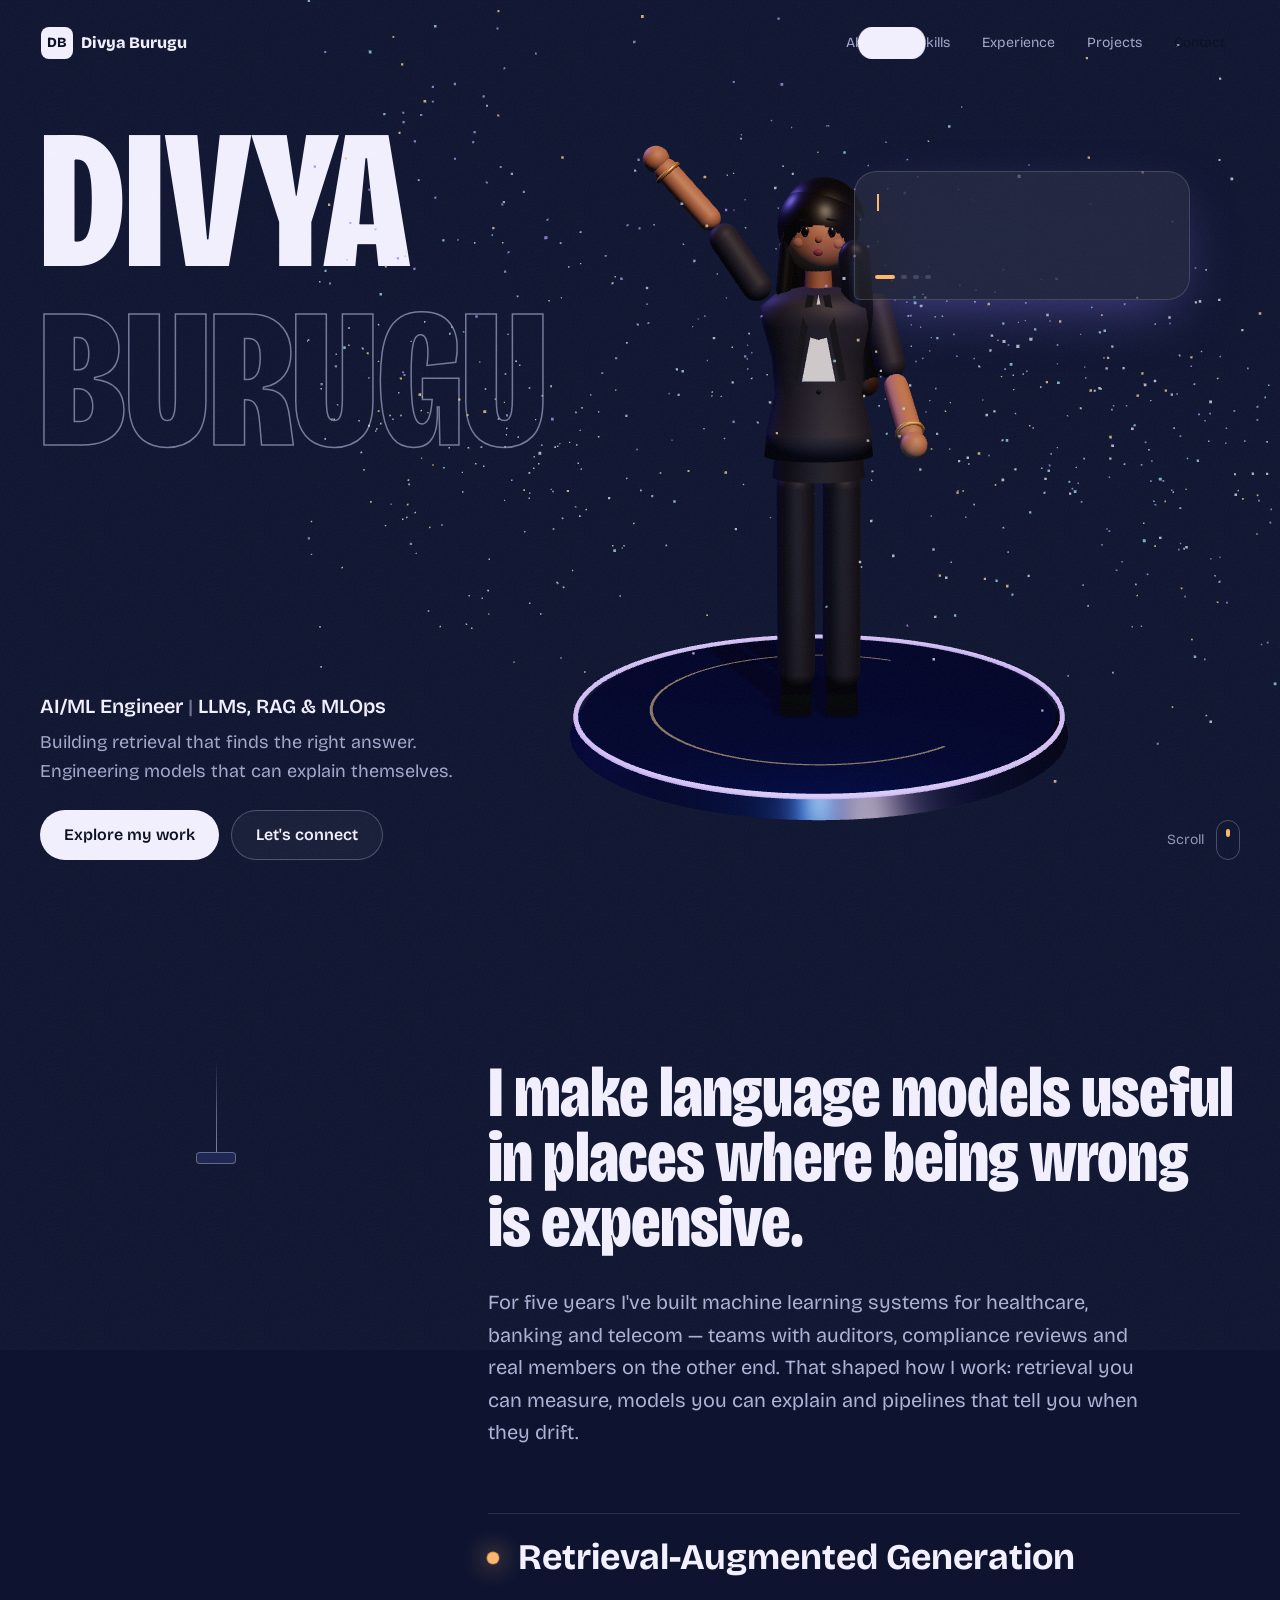
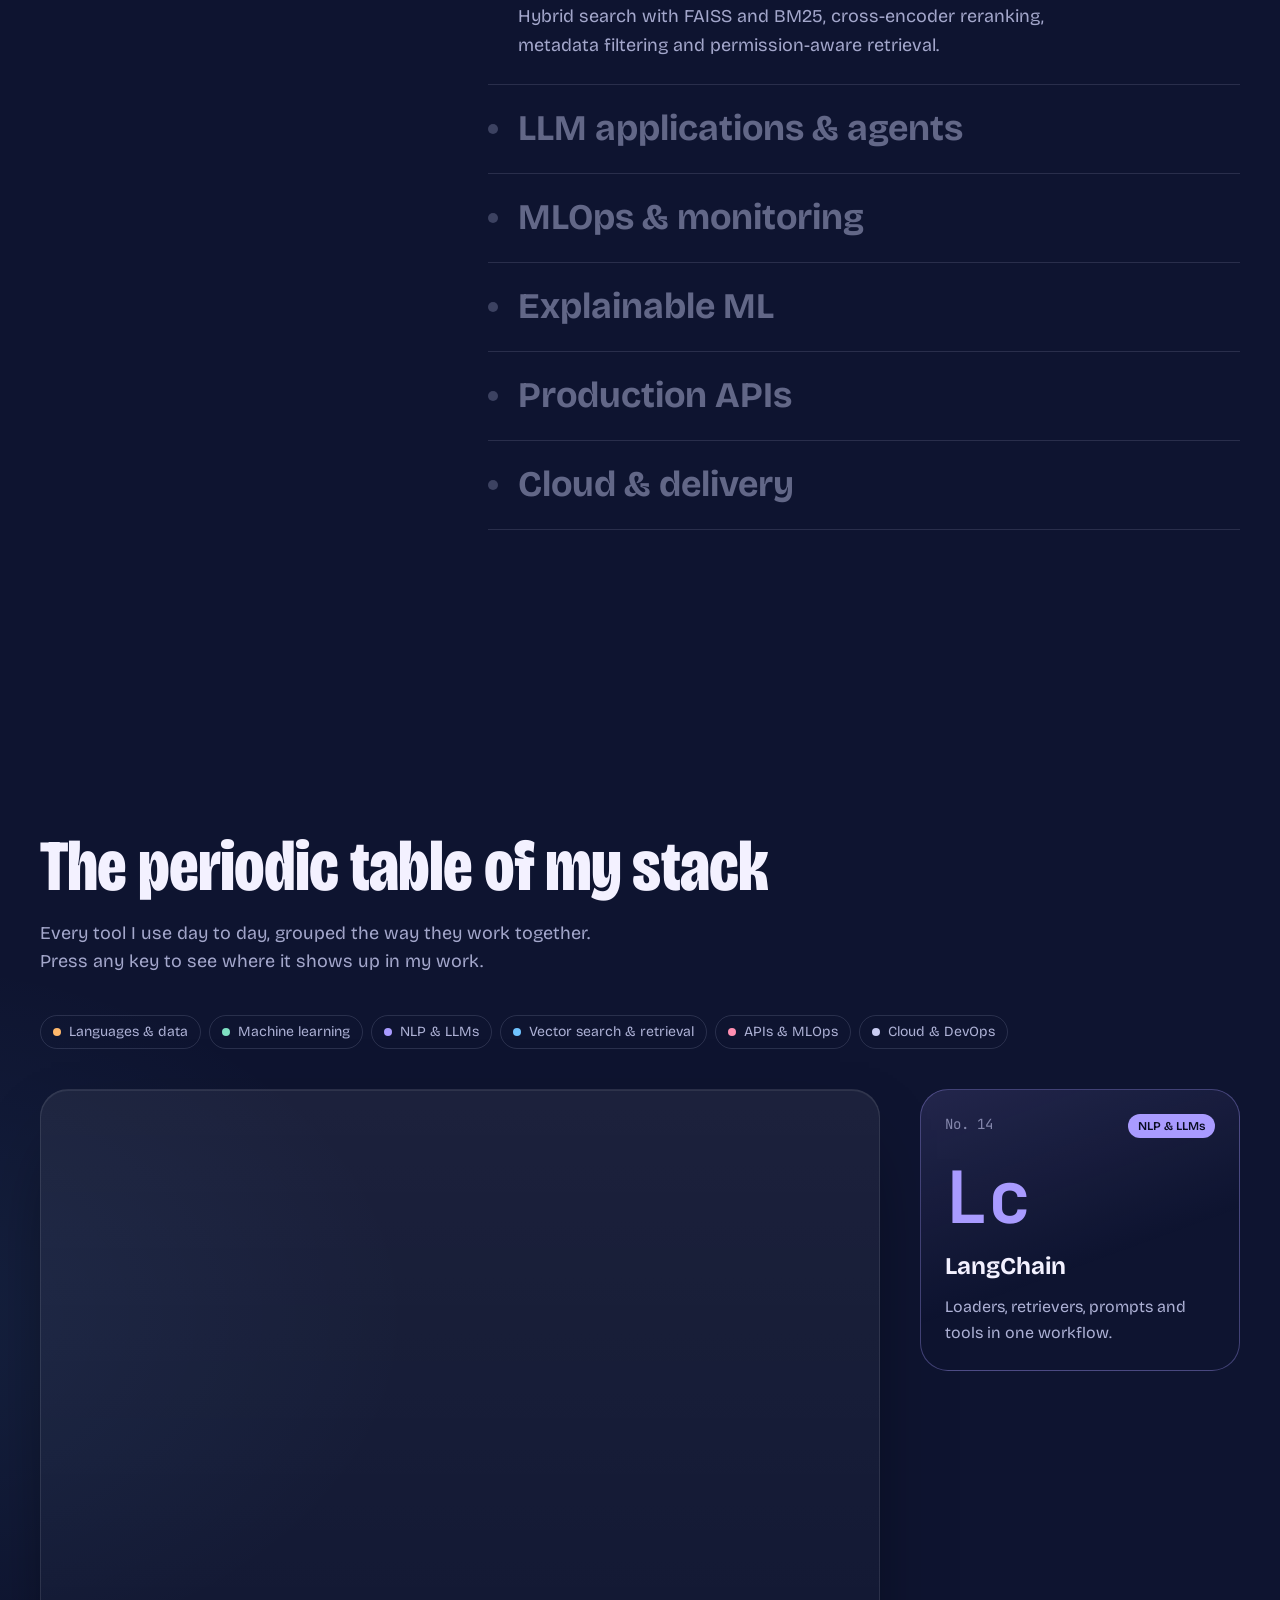
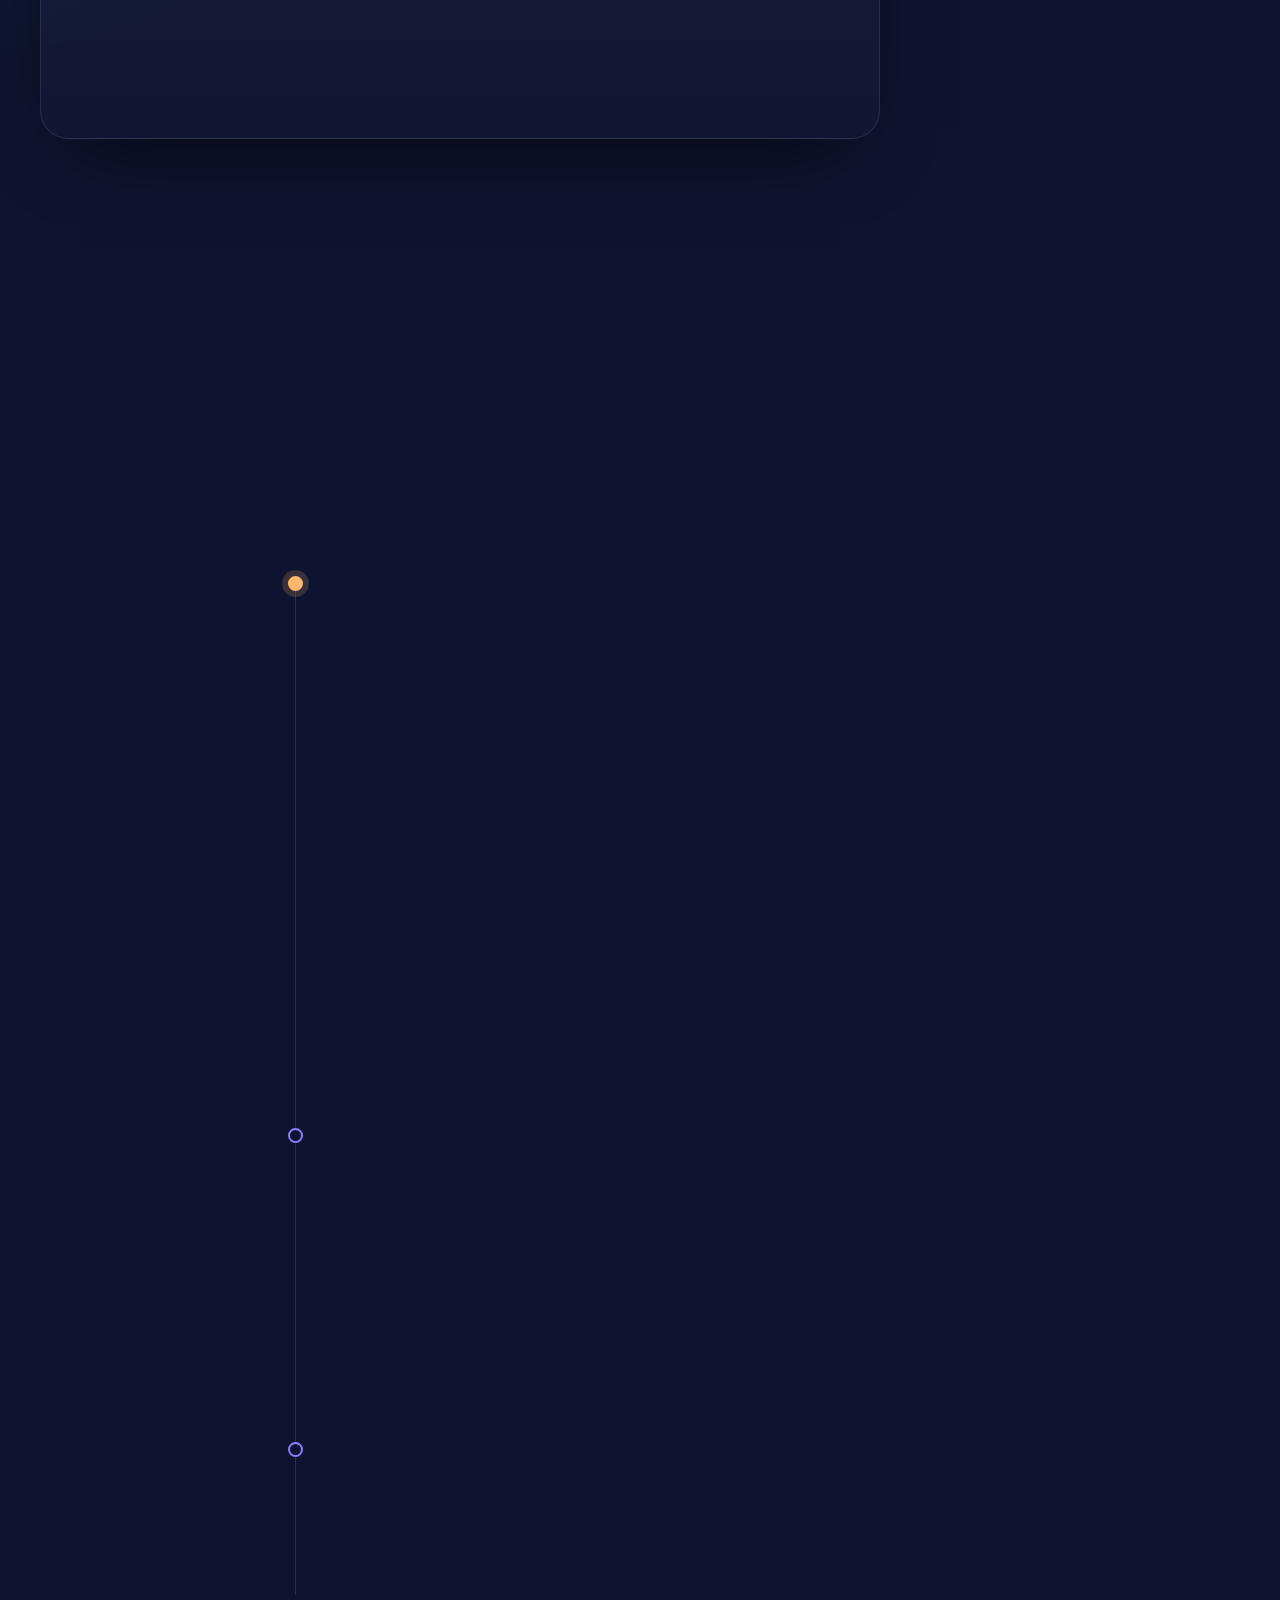
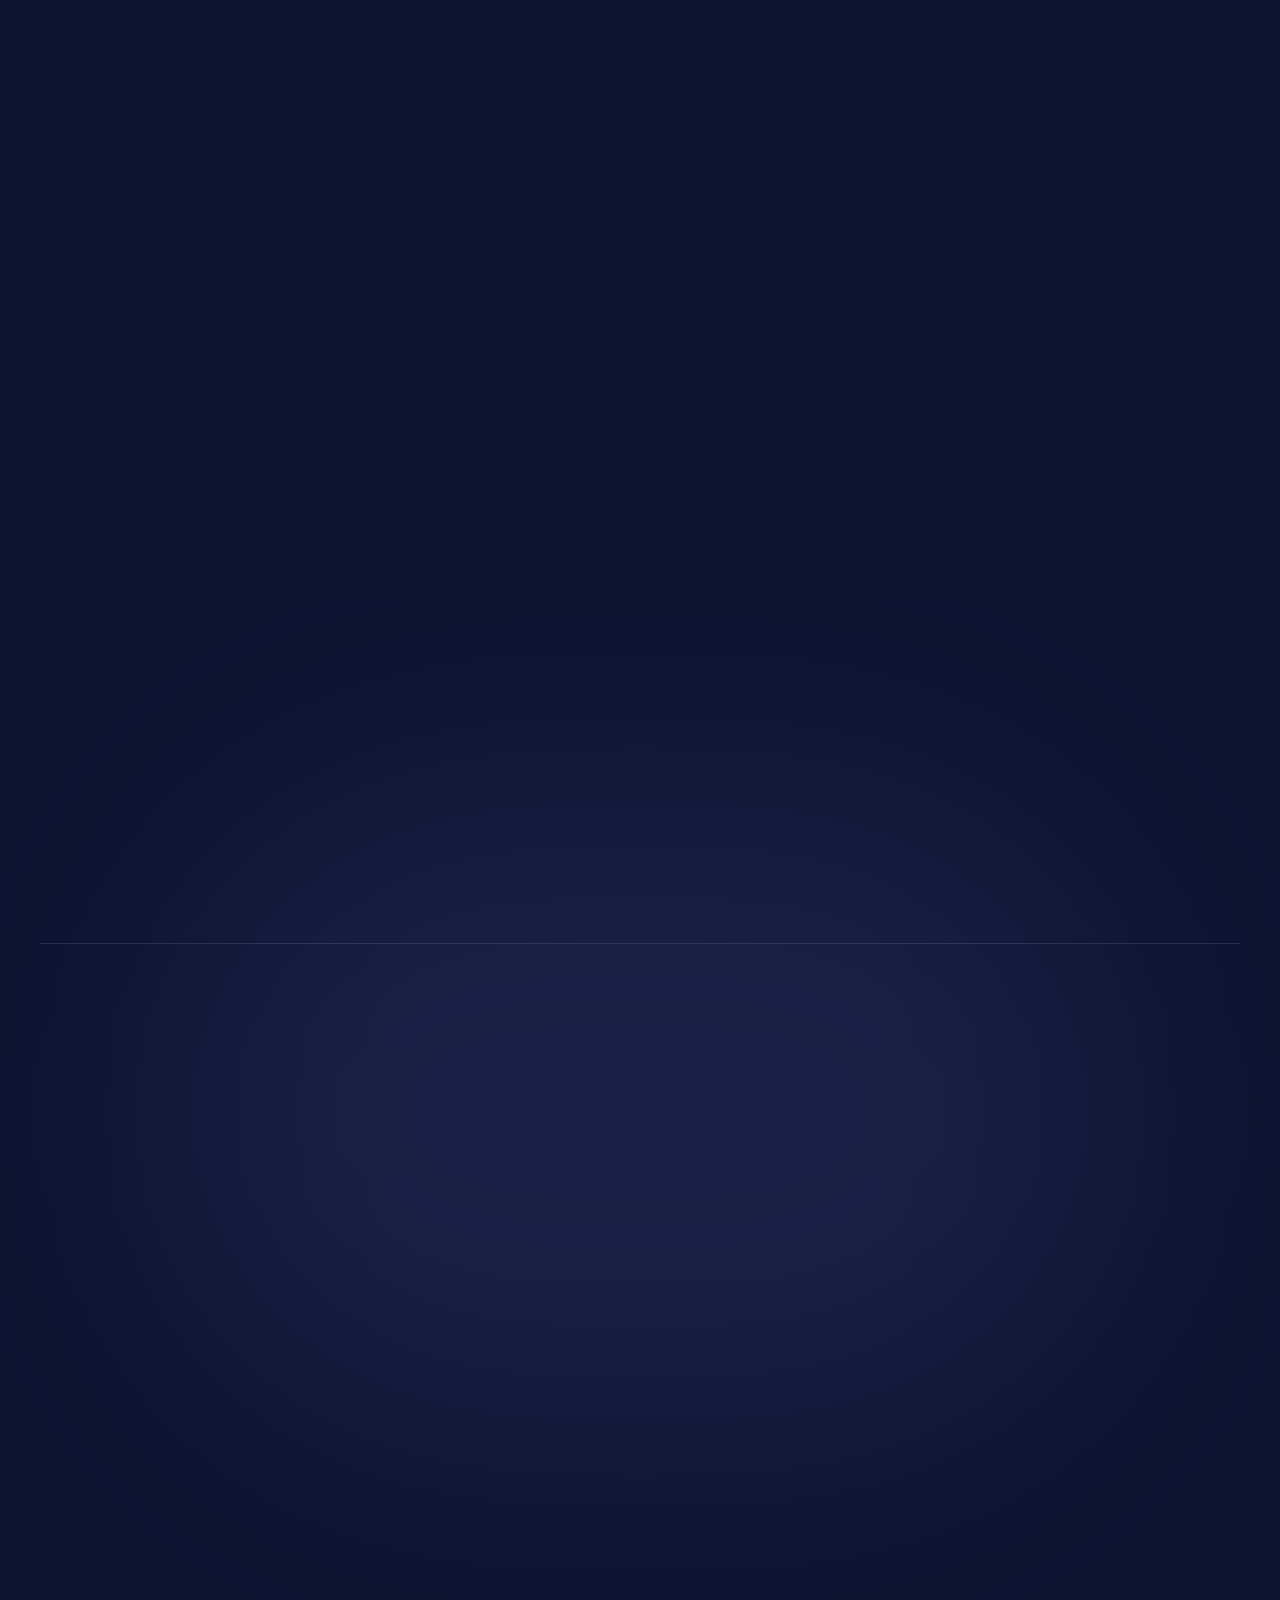
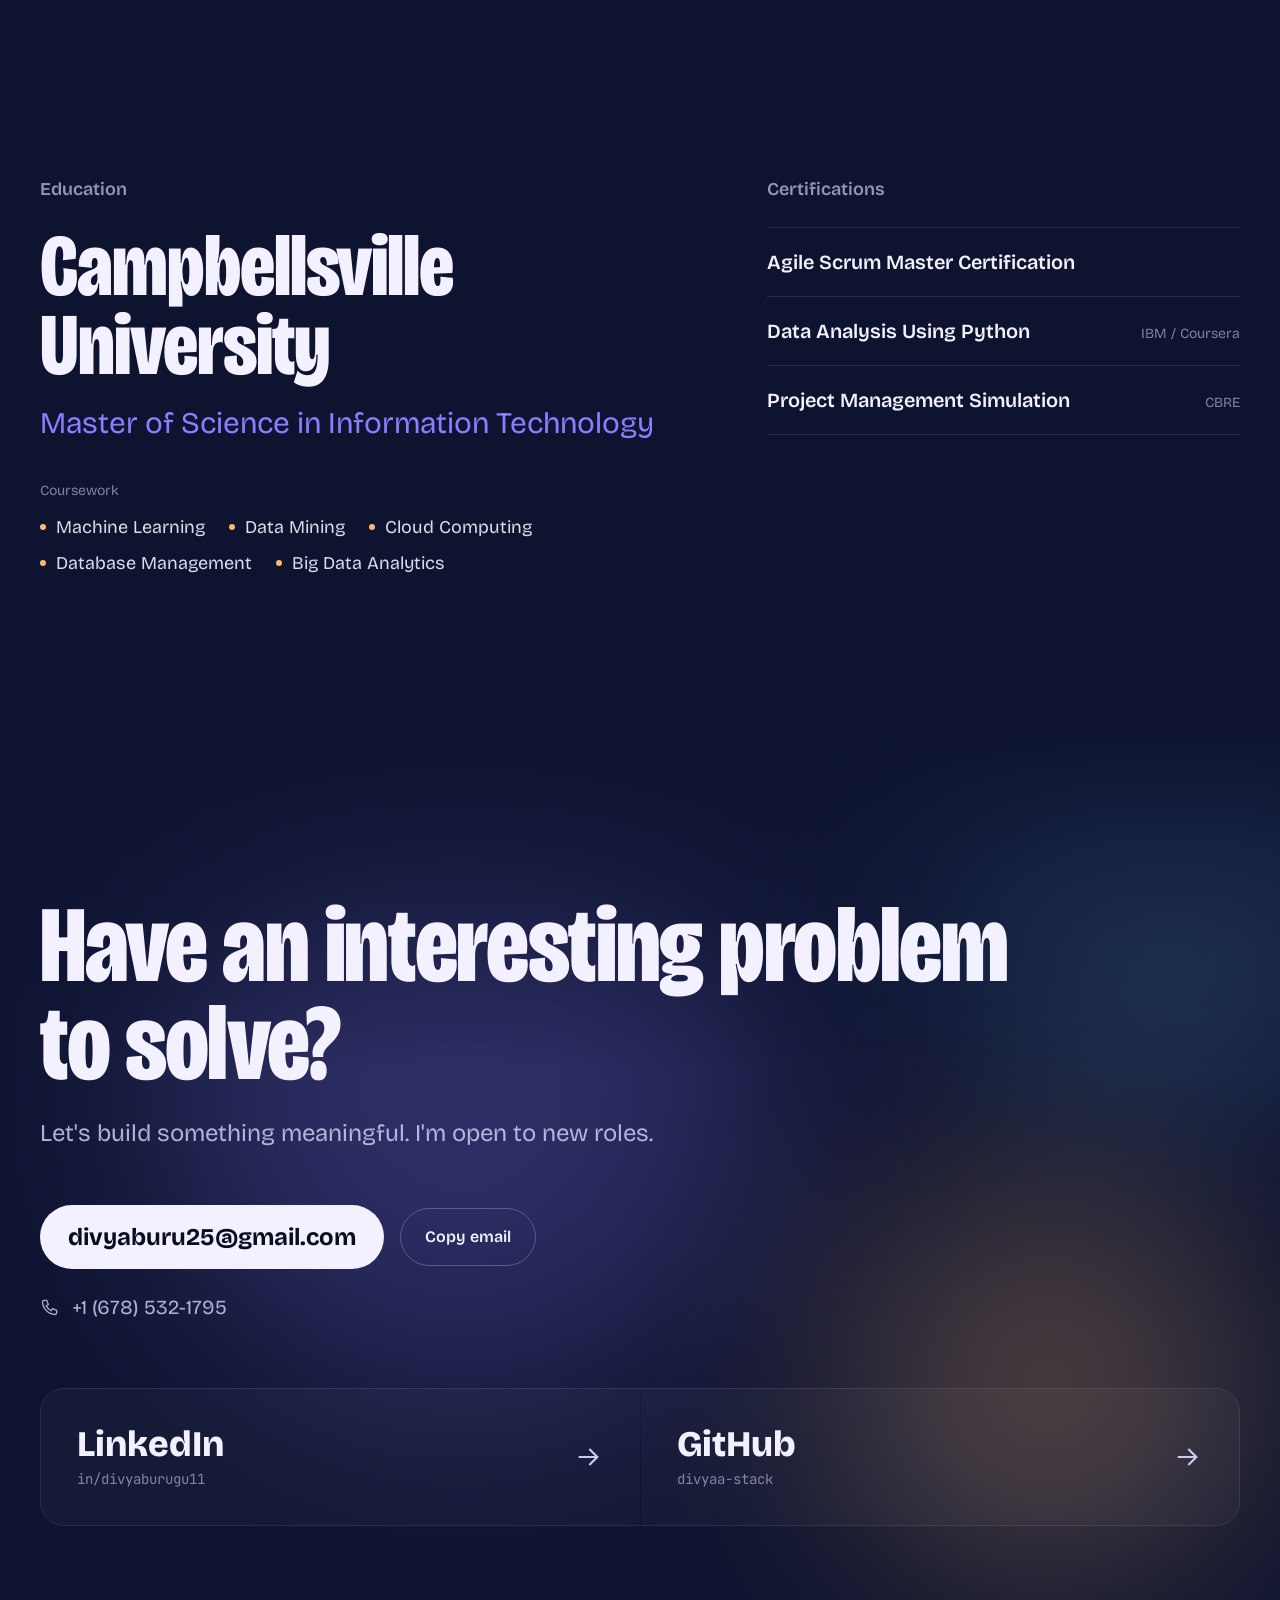
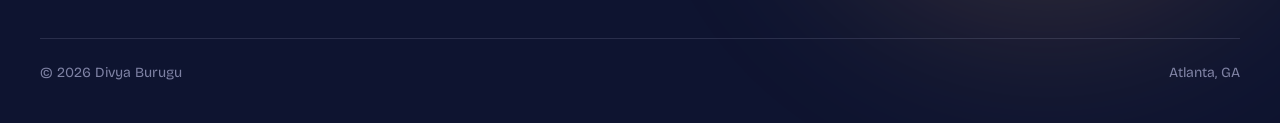
==== index.html @ d6f46c5b "Publish portfolio site Co-Authored-By: Claude Opus 5.5 <noreply@anthropic.com> Claude-Session: https" ====
<!DOCTYPE html><html lang="en"><head><meta charSet="utf-8"/><link rel="preconnect" href="/" crossorigin=""/><meta name="viewport" content="width=device-width, initial-scale=1"/><link rel="preload" as="image" href="./divya.jpg"/><link rel="stylesheet" href="/_next/static/chunks/3oq-0q0yu392y.css" data-precedence="next"/><link rel="preload" as="script" fetchPriority="low" href="/_next/static/chunks/0wfurka9errm3.js"/><script src="/_next/static/chunks/0yz0oxanetv6p.js" async=""></script><script src="/_next/static/chunks/2olo2e9e-_esu.js" async=""></script><script src="/_next/static/chunks/turbopack-2u1d16houkiyo.js" async=""></script><script src="/_next/static/chunks/1ua2kfq9s-me6.js" async=""></script><script src="/_next/static/chunks/0y5u5xzttt_m6.js" async=""></script><script src="/_next/static/chunks/0ezuucui7--x0.js" async=""></script><meta name="theme-color" content="#0e1430"/><title>Divya Burugu | AI/ML Engineer</title><meta name="description" content="Divya Burugu is an AI/ML Engineer in Atlanta building retrieval-augmented generation, LLM agents and production ML pipelines across healthcare, banking and telecom."/><meta name="author" content="Divya Burugu"/><meta name="keywords" content="Divya Burugu,AI/ML Engineer,RAG,LLM,LangChain,LangGraph,MLOps,Atlanta"/><meta property="og:title" content="Divya Burugu | AI/ML Engineer"/><meta property="og:description" content="Divya Burugu is an AI/ML Engineer in Atlanta building retrieval-augmented generation, LLM agents and production ML pipelines across healthcare, banking and telecom."/><meta property="og:url" content="https://divyaa-stack.github.io"/><meta property="og:site_name" content="Divya Burugu"/><meta property="og:image" content="https://divyaa-stack.github.io/og.png"/><meta property="og:image:width" content="1200"/><meta property="og:image:height" content="630"/><meta property="og:image:alt" content="Divya Burugu, AI/ML Engineer"/><meta property="og:type" content="website"/><meta name="twitter:card" content="summary_large_image"/><meta name="twitter:title" content="Divya Burugu | AI/ML Engineer"/><meta name="twitter:description" content="Divya Burugu is an AI/ML Engineer in Atlanta building retrieval-augmented generation, LLM agents and production ML pipelines across healthcare, banking and telecom."/><meta name="twitter:image" content="https://divyaa-stack.github.io/og.png"/><link rel="icon" href="/icon.svg"/><meta name="next-size-adjust" content=""/><script src="/_next/static/chunks/0cz1d0mv5g_q7.js" noModule=""></script></head><body class="grain min-h-screen"><div hidden=""><!--$--><!--/$--></div><div class="fixed inset-0 z-[70] flex flex-col justify-between bg-deep px-6 py-6 md:px-12 md:py-10" role="status" aria-label="Loading portfolio" style="clip-path:inset(0 0 0% 0)"><div class="flex justify-between text-sm text-mist/70"><span>Divya Burugu</span><span>AI/ML Engineer</span></div><div class="overflow-hidden"><p class="display text-[22vw] font-extrabold leading-none text-paper md:text-[16vw]" style="transform:translateY(100%)">000</p></div><div class="h-px w-full bg-mist/15"><div class="h-px bg-amber" style="width:0%"></div></div></div><header class="fixed inset-x-0 top-0 z-50 flex justify-center px-4 pt-4" style="opacity:0;transform:translateY(-30px)"><nav aria-label="Main" class="flex w-full max-w-7xl items-center justify-between rounded-full px-4 py-2.5 transition-all duration-500 md:px-6 border border-transparent"><button class="flex items-center gap-2 font-extrabold" aria-label="Back to top"><span class="grid h-8 w-8 place-items-center rounded-lg bg-paper text-sm text-deep">DB</span><span class="hidden sm:inline">Divya Burugu</span></button><ul class="hidden items-center gap-1 md:flex"><li><button class="relative rounded-full px-3.5 py-1.5 text-sm transition text-mist/80 hover:text-paper"><span class="relative">About</span></button></li><li><button class="relative rounded-full px-3.5 py-1.5 text-sm transition text-mist/80 hover:text-paper"><span class="relative">Skills</span></button></li><li><button class="relative rounded-full px-3.5 py-1.5 text-sm transition text-mist/80 hover:text-paper"><span class="relative">Experience</span></button></li><li><button class="relative rounded-full px-3.5 py-1.5 text-sm transition text-mist/80 hover:text-paper"><span class="relative">Projects</span></button></li><li><button class="relative rounded-full px-3.5 py-1.5 text-sm transition text-mist/80 hover:text-paper"><span class="relative">Contact</span></button></li></ul><button class="rounded-full bg-amber px-4 py-1.5 text-sm font-bold text-deep transition hover:bg-paper md:hidden">Contact</button></nav></header><main class="relative z-10"><section id="top" class="relative flex min-h-[100svh] flex-col overflow-hidden px-5 pb-8 pt-24 md:px-10 md:pb-10 md:pt-28" aria-label="Introduction"><h1 class="display pointer-events-none relative z-0 select-none font-extrabold uppercase text-paper"><span class="sr-only">Divya Burugu, AI/ML Engineer</span><span aria-hidden="true" class="block text-[21vw] md:text-[15.5vw]"><span class="block overflow-hidden "><span class="block" style="transform:translateY(105%)">Divya</span></span><span class="block overflow-hidden text-transparent [-webkit-text-stroke:1.5px_rgba(201,204,242,0.55)]"><span class="block" style="transform:translateY(105%)">Burugu</span></span></span></h1><div class="relative z-20 mt-5 md:absolute md:right-[7%] md:top-[19%] md:mt-0"><div class="relative w-[min(19rem,80vw)] origin-bottom-left rounded-[1.4rem] rounded-bl-md border border-white/15 bg-white/[0.07] p-4 pr-5 shadow-[0_20px_60px_-20px_rgba(140,124,255,0.5)] backdrop-blur-xl md:w-[21rem] md:p-5" style="opacity:0;transform:translateY(10px) scale(0.85)"><p class="sr-only">Hi, I&#x27;m Divya Burugu. I&#x27;m an AI/ML Engineer who builds retrieval systems, LLM applications and the pipelines that keep models honest in production. Five years across healthcare, banking and telecom. Welcome to my corner of latent space.</p><p aria-hidden="true" class="min-h-[4.2em] text-[0.98rem] leading-snug text-paper md:text-[1.06rem]"><span class="ml-0.5 inline-block h-[1em] w-[2px] translate-y-[2px] bg-amber [animation:caret_0.9s_steps(1)_infinite]"></span></p><div class="mt-3 flex items-center justify-between"><div class="flex gap-1.5" aria-hidden="true"><span class="h-1 rounded-full transition-all duration-500 w-5 bg-amber"></span><span class="h-1 rounded-full transition-all duration-500 w-1.5 bg-mist/20"></span><span class="h-1 rounded-full transition-all duration-500 w-1.5 bg-mist/20"></span><span class="h-1 rounded-full transition-all duration-500 w-1.5 bg-mist/20"></span></div></div></div></div><div class="relative z-10 -mx-5 -mt-10 h-[26rem] md:absolute md:inset-y-0 md:left-[24%] md:right-[-4%] md:mx-0 md:mt-0 md:h-auto" style="opacity:0"><!--$!--><template data-dgst=""></template><!--/$--></div><div class="relative z-20 -mt-6 grid gap-6 md:mt-auto md:grid-cols-[1fr_auto] md:items-end"><div class="max-w-xl" style="opacity:0;transform:translateY(24px)"><p class="text-lg font-semibold text-paper md:text-xl">AI/ML Engineer<!-- --> <span class="text-mist/50">|</span> <!-- -->LLMs, RAG &amp; MLOps</p><p class="mt-2 text-base leading-relaxed text-mist/80 md:text-lg">Building retrieval that finds the right answer.<br/>Engineering models that can explain themselves.</p><div class="mt-6 flex flex-wrap gap-3"><button class="group relative overflow-hidden rounded-full bg-paper px-6 py-3 font-semibold text-deep transition-transform duration-300 hover:-translate-y-0.5"><span class="relative z-10">Explore my work</span><span class="absolute inset-0 -translate-x-full bg-amber transition-transform duration-500 ease-out group-hover:translate-x-0"></span></button><button class="rounded-full border border-mist/30 bg-white/[0.04] px-6 py-3 font-semibold text-paper backdrop-blur transition duration-300 hover:-translate-y-0.5 hover:border-iris hover:bg-iris/15">Let&#x27;s connect</button></div></div><button class="hidden items-center gap-3 text-sm text-mist/70 transition hover:text-paper md:flex" aria-label="Scroll to the next section" style="opacity:0">Scroll<span class="relative flex h-10 w-6 justify-center rounded-full border border-mist/30"><span class="mt-2 h-2 w-1 rounded-full bg-amber [animation:drift_1.8s_ease-in-out_infinite]"></span></span></button></div></section><section id="identity" class="relative px-5 py-28 md:px-10 md:py-40" aria-labelledby="identity-title"><div class="mx-auto grid max-w-7xl items-start gap-16 md:grid-cols-[minmax(0,22rem)_1fr] md:gap-24"><div class="md:sticky md:top-10"><div class="flex flex-col items-center" style="perspective:1200px"><div class="h-16 w-px bg-gradient-to-b from-transparent via-mist/40 to-mist/60 md:h-24" aria-hidden="true"></div><div class="-mt-1 h-3 w-10 rounded-sm border border-mist/40 bg-dusk" aria-hidden="true"></div><div class="-mt-1 w-[min(20rem,82vw)]" style="transform-style:preserve-3d;transform:none"><button type="button" aria-label="Flip the card to read the summary" aria-pressed="false" class="relative block aspect-[5/7.6] w-full cursor-pointer text-left" style="transform-style:preserve-3d"><div class="absolute inset-0 flex flex-col overflow-hidden rounded-[1.6rem] bg-paper p-6 text-deep shadow-[0_40px_80px_-30px_rgba(0,0,0,0.8)]" style="backface-visibility:hidden"><div class="pointer-events-none absolute inset-0 mix-blend-soft-light" style="background:radial-gradient(circle at 50% 50%, rgba(255,255,255,0.55), rgba(255,255,255,0) 45%), linear-gradient(115deg, rgba(140,124,255,0.25), rgba(111,195,255,0.18) 40%, rgba(255,184,107,0.25) 70%, rgba(140,124,255,0.2))"></div><div class="flex items-center justify-between text-xs font-semibold text-deep/60"><span>Engineer ID</span><span class="flex items-center gap-1.5"><span class="h-2 w-2 rounded-full bg-emerald-500"></span> Open to work</span></div><div class="relative mt-5 h-[9.5rem] w-[7.5rem] overflow-hidden rounded-2xl bg-deep ring-1 ring-deep/10"><img src="./divya.jpg" alt="Portrait of Divya Burugu" class="h-full w-full origin-top scale-[1.35] object-cover object-[52%_8%]" draggable="false"/><div class="pointer-events-none absolute inset-0 bg-gradient-to-t from-iris/25 to-transparent mix-blend-soft-light"></div></div><p class="display mt-5 text-[2.4rem] font-extrabold uppercase">Divya<br/>Burugu</p><p class="mt-2 font-semibold text-iris">AI/ML Engineer</p><dl class="mt-auto grid grid-cols-2 gap-x-4 gap-y-2 text-xs"><div><dt class="text-deep/50">Based in</dt><dd class="font-semibold">Atlanta, GA</dd></div><div><dt class="text-deep/50">Experience</dt><dd class="font-semibold">5<!-- --> years</dd></div><div class="col-span-2"><dt class="text-deep/50">Domains</dt><dd class="font-semibold">Healthcare, banking, telecom</dd></div></dl><div class="mt-4 flex items-end justify-between gap-3"><div class="flex h-8 min-w-0 flex-1 items-stretch gap-[2px] overflow-hidden" aria-hidden="true"><span class="w-[2px] bg-deep/80"></span><span class="w-[2px] bg-deep/80"></span><span class="w-[1px] bg-deep/25"></span><span class="w-[2px] bg-deep/80"></span><span class="w-[1px] bg-deep/25"></span><span class="w-[1px] bg-deep/25"></span><span class="w-[2px] bg-deep/80"></span><span class="w-[2px] bg-deep/80"></span><span class="w-[1px] bg-deep/25"></span><span class="w-[2px] bg-deep/80"></span><span class="w-[2px] bg-deep/80"></span><span class="w-[2px] bg-deep/80"></span><span class="w-[1px] bg-deep/25"></span><span class="w-[2px] bg-deep/80"></span><span class="w-[1px] bg-deep/25"></span><span class="w-[1px] bg-deep/25"></span><span class="w-[2px] bg-deep/80"></span><span class="w-[1px] bg-deep/25"></span><span class="w-[2px] bg-deep/80"></span><span class="w-[2px] bg-deep/80"></span><span class="w-[1px] bg-deep/25"></span><span class="w-[2px] bg-deep/80"></span><span class="w-[2px] bg-deep/80"></span><span class="w-[1px] bg-deep/25"></span><span class="w-[1px] bg-deep/25"></span><span class="w-[2px] bg-deep/80"></span><span class="w-[1px] bg-deep/25"></span><span class="w-[2px] bg-deep/80"></span><span class="w-[1px] bg-deep/25"></span><span class="w-[2px] bg-deep/80"></span><span class="w-[2px] bg-deep/80"></span><span class="w-[1px] bg-deep/25"></span><span class="w-[2px] bg-deep/80"></span><span class="w-[2px] bg-deep/80"></span><span class="w-[2px] bg-deep/80"></span><span class="w-[1px] bg-deep/25"></span><span class="w-[2px] bg-deep/80"></span><span class="w-[1px] bg-deep/25"></span><span class="w-[1px] bg-deep/25"></span><span class="w-[2px] bg-deep/80"></span><span class="w-[1px] bg-deep/25"></span><span class="w-[2px] bg-deep/80"></span><span class="w-[2px] bg-deep/80"></span><span class="w-[1px] bg-deep/25"></span><span class="w-[2px] bg-deep/80"></span><span class="w-[2px] bg-deep/80"></span><span class="w-[1px] bg-deep/25"></span><span class="w-[1px] bg-deep/25"></span><span class="w-[2px] bg-deep/80"></span><span class="w-[1px] bg-deep/25"></span><span class="w-[2px] bg-deep/80"></span><span class="w-[2px] bg-deep/80"></span><span class="w-[1px] bg-deep/25"></span><span class="w-[2px] bg-deep/80"></span><span class="w-[1px] bg-deep/25"></span><span class="w-[1px] bg-deep/25"></span><span class="w-[2px] bg-deep/80"></span><span class="w-[2px] bg-deep/80"></span><span class="w-[2px] bg-deep/80"></span><span class="w-[1px] bg-deep/25"></span><span class="w-[2px] bg-deep/80"></span><span class="w-[2px] bg-deep/80"></span><span class="w-[1px] bg-deep/25"></span><span class="w-[2px] bg-deep/80"></span></div><span class="shrink-0 whitespace-nowrap text-[0.65rem] text-deep/50">Tap to flip</span></div></div><div class="absolute inset-0 flex flex-col overflow-hidden rounded-[1.6rem] border border-white/15 bg-gradient-to-br from-dusk to-deep p-6 text-paper shadow-[0_40px_80px_-30px_rgba(0,0,0,0.8)]" style="backface-visibility:hidden;transform:rotateY(180deg)"><p class="text-xs font-semibold text-mist/60">Summary</p><p class="mt-3 text-[0.95rem] leading-relaxed text-paper/90">AI/ML Engineer with 5 years of experience building machine learning systems, LLM-powered applications and data pipelines across healthcare, financial services and telecommunications.</p><p class="mt-5 text-xs font-semibold text-mist/60">Works with</p><div class="mt-2 flex flex-wrap gap-1.5"><span class="rounded-full border border-mist/20 px-2.5 py-1 font-mono text-[0.7rem] text-mist">Python</span><span class="rounded-full border border-mist/20 px-2.5 py-1 font-mono text-[0.7rem] text-mist">LangChain</span><span class="rounded-full border border-mist/20 px-2.5 py-1 font-mono text-[0.7rem] text-mist">LangGraph</span><span class="rounded-full border border-mist/20 px-2.5 py-1 font-mono text-[0.7rem] text-mist">FAISS</span><span class="rounded-full border border-mist/20 px-2.5 py-1 font-mono text-[0.7rem] text-mist">FastAPI</span><span class="rounded-full border border-mist/20 px-2.5 py-1 font-mono text-[0.7rem] text-mist">MLflow</span><span class="rounded-full border border-mist/20 px-2.5 py-1 font-mono text-[0.7rem] text-mist">XGBoost</span><span class="rounded-full border border-mist/20 px-2.5 py-1 font-mono text-[0.7rem] text-mist">AWS</span><span class="rounded-full border border-mist/20 px-2.5 py-1 font-mono text-[0.7rem] text-mist">Azure</span></div><p class="mt-auto text-sm text-amber">divyaburu25@gmail.com</p><p class="mt-1 text-sm text-mist/80">+1 (678) 532-1795</p><span class="mt-2 text-[0.65rem] text-mist/50">Tap to flip back</span></div></button></div></div></div><div><div style="opacity:0;filter:blur(8px);transform:translateY(40px)"><h2 id="identity-title" class="display max-w-3xl text-5xl font-extrabold md:text-7xl">I make language models useful in places where being wrong is expensive.</h2></div><div style="opacity:0;filter:blur(8px);transform:translateY(40px)"><p class="mt-8 max-w-2xl text-lg leading-relaxed text-mist/85 md:text-xl">For five years I&#x27;ve built machine learning systems for healthcare, banking and telecom — teams with auditors, compliance reviews and real members on the other end. That shaped how I work: retrieval you can measure, models you can explain and pipelines that tell you when they drift.</p></div><div class="mt-16 border-t hairline" role="list"><div role="listitem" class="group border-b hairline"><button class="flex w-full items-center gap-5 py-5 text-left md:py-6" aria-expanded="true"><span class="h-2.5 w-2.5 shrink-0 rounded-full transition-all duration-500 scale-125 bg-amber shadow-[0_0_20px_#ffb86b]"></span><span class="text-2xl font-bold transition-colors duration-300 md:text-4xl text-paper">Retrieval-Augmented Generation</span></button><div class="overflow-hidden" style="height:auto;opacity:1"><p class="max-w-xl pb-6 pl-[1.9rem] text-base leading-relaxed text-mist/80 md:text-lg">Hybrid search with FAISS and BM25, cross-encoder reranking, metadata filtering and permission-aware retrieval.</p></div></div><div role="listitem" class="group border-b hairline"><button class="flex w-full items-center gap-5 py-5 text-left md:py-6" aria-expanded="false"><span class="h-2.5 w-2.5 shrink-0 rounded-full transition-all duration-500 bg-mist/25"></span><span class="text-2xl font-bold transition-colors duration-300 md:text-4xl text-mist/45">LLM applications &amp; agents</span></button><div class="overflow-hidden" style="height:0px;opacity:0"><p class="max-w-xl pb-6 pl-[1.9rem] text-base leading-relaxed text-mist/80 md:text-lg">LangChain and LangGraph workflows with tool calling, memory, structured outputs and human-in-the-loop controls.</p></div></div><div role="listitem" class="group border-b hairline"><button class="flex w-full items-center gap-5 py-5 text-left md:py-6" aria-expanded="false"><span class="h-2.5 w-2.5 shrink-0 rounded-full transition-all duration-500 bg-mist/25"></span><span class="text-2xl font-bold transition-colors duration-300 md:text-4xl text-mist/45">MLOps &amp; monitoring</span></button><div class="overflow-hidden" style="height:0px;opacity:0"><p class="max-w-xl pb-6 pl-[1.9rem] text-base leading-relaxed text-mist/80 md:text-lg">MLflow registries, scheduled batch scoring, feature-drift detection and delayed-label evaluation.</p></div></div><div role="listitem" class="group border-b hairline"><button class="flex w-full items-center gap-5 py-5 text-left md:py-6" aria-expanded="false"><span class="h-2.5 w-2.5 shrink-0 rounded-full transition-all duration-500 bg-mist/25"></span><span class="text-2xl font-bold transition-colors duration-300 md:text-4xl text-mist/45">Explainable ML</span></button><div class="overflow-hidden" style="height:0px;opacity:0"><p class="max-w-xl pb-6 pl-[1.9rem] text-base leading-relaxed text-mist/80 md:text-lg">SHAP and LIME reports that make credit and healthcare models auditable for compliance teams.</p></div></div><div role="listitem" class="group border-b hairline"><button class="flex w-full items-center gap-5 py-5 text-left md:py-6" aria-expanded="false"><span class="h-2.5 w-2.5 shrink-0 rounded-full transition-all duration-500 bg-mist/25"></span><span class="text-2xl font-bold transition-colors duration-300 md:text-4xl text-mist/45">Production APIs</span></button><div class="overflow-hidden" style="height:0px;opacity:0"><p class="max-w-xl pb-6 pl-[1.9rem] text-base leading-relaxed text-mist/80 md:text-lg">FastAPI and Flask services with Pydantic validation, OAuth 2.0, retries and fallback handling.</p></div></div><div role="listitem" class="group border-b hairline"><button class="flex w-full items-center gap-5 py-5 text-left md:py-6" aria-expanded="false"><span class="h-2.5 w-2.5 shrink-0 rounded-full transition-all duration-500 bg-mist/25"></span><span class="text-2xl font-bold transition-colors duration-300 md:text-4xl text-mist/45">Cloud &amp; delivery</span></button><div class="overflow-hidden" style="height:0px;opacity:0"><p class="max-w-xl pb-6 pl-[1.9rem] text-base leading-relaxed text-mist/80 md:text-lg">AWS (S3, Lambda, EC2, SageMaker), Azure ML and DevOps, Docker and CI/CD with GitHub Actions.</p></div></div></div></div></div></section><section id="skills" class="relative px-5 py-28 md:px-10 md:py-36" aria-labelledby="skills-title"><div class="mx-auto max-w-7xl"><div style="opacity:0;filter:blur(8px);transform:translateY(40px)"><h2 id="skills-title" class="display text-5xl font-extrabold md:text-7xl">The periodic table of my stack</h2><p class="mt-5 max-w-xl text-lg text-mist/80">Every tool I use day to day, grouped the way they work together. Press any key to see where it shows up in my work.</p></div><div class="mt-10 flex flex-wrap gap-2" role="list" aria-label="Skill groups"><span role="listitem" class="flex cursor-default items-center gap-2 rounded-full border border-mist/15 px-3 py-1.5 text-sm text-mist/85 transition hover:border-mist/40"><span class="h-2 w-2 rounded-full" style="background:#FFB86B"></span>Languages &amp; data</span><span role="listitem" class="flex cursor-default items-center gap-2 rounded-full border border-mist/15 px-3 py-1.5 text-sm text-mist/85 transition hover:border-mist/40"><span class="h-2 w-2 rounded-full" style="background:#7FE0C2"></span>Machine learning</span><span role="listitem" class="flex cursor-default items-center gap-2 rounded-full border border-mist/15 px-3 py-1.5 text-sm text-mist/85 transition hover:border-mist/40"><span class="h-2 w-2 rounded-full" style="background:#A99BFF"></span>NLP &amp; LLMs</span><span role="listitem" class="flex cursor-default items-center gap-2 rounded-full border border-mist/15 px-3 py-1.5 text-sm text-mist/85 transition hover:border-mist/40"><span class="h-2 w-2 rounded-full" style="background:#6FC3FF"></span>Vector search &amp; retrieval</span><span role="listitem" class="flex cursor-default items-center gap-2 rounded-full border border-mist/15 px-3 py-1.5 text-sm text-mist/85 transition hover:border-mist/40"><span class="h-2 w-2 rounded-full" style="background:#FF8FB1"></span>APIs &amp; MLOps</span><span role="listitem" class="flex cursor-default items-center gap-2 rounded-full border border-mist/15 px-3 py-1.5 text-sm text-mist/85 transition hover:border-mist/40"><span class="h-2 w-2 rounded-full" style="background:#C9CCF2"></span>Cloud &amp; DevOps</span></div><div class="mt-10 grid gap-10 lg:grid-cols-[1fr_20rem]"><div class="rounded-[1.75rem] border border-white/10 bg-gradient-to-b from-white/[0.06] to-white/[0.015] p-3 shadow-[inset_0_1px_0_rgba(255,255,255,0.08),0_30px_80px_-40px_rgba(0,0,0,0.9)] md:p-5"><div class="flex flex-col gap-2 md:gap-2.5"><div class="grid grid-cols-4 gap-2 sm:grid-cols-7 md:gap-2.5" style="padding-left:calc(0 * 0.9rem)"><button type="button" aria-pressed="false" aria-label="Python, Languages &amp; data" class="group relative flex aspect-[1/0.9] flex-col justify-between overflow-hidden rounded-xl border p-2 text-left transition-[border-color,box-shadow,opacity] duration-300 md:p-2.5 border-white/10 bg-deep/60 shadow-[inset_0_-3px_0_rgba(0,0,0,0.45),inset_0_1px_0_rgba(255,255,255,0.06)] hover:border-[color:var(--hue)] hover:shadow-[0_0_22px_-6px_var(--hue)]" tabindex="0" style="--hue:#FFB86B;opacity:0;transform:translateY(18px) rotateX(-40deg)"><span class="absolute inset-x-0 top-0 h-[3px]" style="background:#FFB86B"></span><span class="flex justify-between font-mono text-[0.6rem] text-mist/50 md:text-[0.65rem]"><span>1</span></span><span class="font-mono text-xl font-bold leading-none text-paper md:text-[1.7rem]">Py</span><span class="truncate text-[0.6rem] text-mist/75 md:text-[0.7rem]">Python</span></button><button type="button" aria-pressed="false" aria-label="R, Languages &amp; data" class="group relative flex aspect-[1/0.9] flex-col justify-between overflow-hidden rounded-xl border p-2 text-left transition-[border-color,box-shadow,opacity] duration-300 md:p-2.5 border-white/10 bg-deep/60 shadow-[inset_0_-3px_0_rgba(0,0,0,0.45),inset_0_1px_0_rgba(255,255,255,0.06)] hover:border-[color:var(--hue)] hover:shadow-[0_0_22px_-6px_var(--hue)]" tabindex="0" style="--hue:#FFB86B;opacity:0;transform:translateY(18px) rotateX(-40deg)"><span class="absolute inset-x-0 top-0 h-[3px]" style="background:#FFB86B"></span><span class="flex justify-between font-mono text-[0.6rem] text-mist/50 md:text-[0.65rem]"><span>2</span></span><span class="font-mono text-xl font-bold leading-none text-paper md:text-[1.7rem]">R</span><span class="truncate text-[0.6rem] text-mist/75 md:text-[0.7rem]">R</span></button><button type="button" aria-pressed="false" aria-label="SQL, Languages &amp; data" class="group relative flex aspect-[1/0.9] flex-col justify-between overflow-hidden rounded-xl border p-2 text-left transition-[border-color,box-shadow,opacity] duration-300 md:p-2.5 border-white/10 bg-deep/60 shadow-[inset_0_-3px_0_rgba(0,0,0,0.45),inset_0_1px_0_rgba(255,255,255,0.06)] hover:border-[color:var(--hue)] hover:shadow-[0_0_22px_-6px_var(--hue)]" tabindex="0" style="--hue:#FFB86B;opacity:0;transform:translateY(18px) rotateX(-40deg)"><span class="absolute inset-x-0 top-0 h-[3px]" style="background:#FFB86B"></span><span class="flex justify-between font-mono text-[0.6rem] text-mist/50 md:text-[0.65rem]"><span>3</span></span><span class="font-mono text-xl font-bold leading-none text-paper md:text-[1.7rem]">Sq</span><span class="truncate text-[0.6rem] text-mist/75 md:text-[0.7rem]">SQL</span></button><button type="button" aria-pressed="false" aria-label="Bash, Languages &amp; data" class="group relative flex aspect-[1/0.9] flex-col justify-between overflow-hidden rounded-xl border p-2 text-left transition-[border-color,box-shadow,opacity] duration-300 md:p-2.5 border-white/10 bg-deep/60 shadow-[inset_0_-3px_0_rgba(0,0,0,0.45),inset_0_1px_0_rgba(255,255,255,0.06)] hover:border-[color:var(--hue)] hover:shadow-[0_0_22px_-6px_var(--hue)]" tabindex="0" style="--hue:#FFB86B;opacity:0;transform:translateY(18px) rotateX(-40deg)"><span class="absolute inset-x-0 top-0 h-[3px]" style="background:#FFB86B"></span><span class="flex justify-between font-mono text-[0.6rem] text-mist/50 md:text-[0.65rem]"><span>4</span></span><span class="font-mono text-xl font-bold leading-none text-paper md:text-[1.7rem]">Bs</span><span class="truncate text-[0.6rem] text-mist/75 md:text-[0.7rem]">Bash</span></button><button type="button" aria-pressed="false" aria-label="pandas, Languages &amp; data" class="group relative flex aspect-[1/0.9] flex-col justify-between overflow-hidden rounded-xl border p-2 text-left transition-[border-color,box-shadow,opacity] duration-300 md:p-2.5 border-white/10 bg-deep/60 shadow-[inset_0_-3px_0_rgba(0,0,0,0.45),inset_0_1px_0_rgba(255,255,255,0.06)] hover:border-[color:var(--hue)] hover:shadow-[0_0_22px_-6px_var(--hue)]" tabindex="0" style="--hue:#FFB86B;opacity:0;transform:translateY(18px) rotateX(-40deg)"><span class="absolute inset-x-0 top-0 h-[3px]" style="background:#FFB86B"></span><span class="flex justify-between font-mono text-[0.6rem] text-mist/50 md:text-[0.65rem]"><span>5</span></span><span class="font-mono text-xl font-bold leading-none text-paper md:text-[1.7rem]">Pd</span><span class="truncate text-[0.6rem] text-mist/75 md:text-[0.7rem]">pandas</span></button><button type="button" aria-pressed="false" aria-label="NumPy, Languages &amp; data" class="group relative flex aspect-[1/0.9] flex-col justify-between overflow-hidden rounded-xl border p-2 text-left transition-[border-color,box-shadow,opacity] duration-300 md:p-2.5 border-white/10 bg-deep/60 shadow-[inset_0_-3px_0_rgba(0,0,0,0.45),inset_0_1px_0_rgba(255,255,255,0.06)] hover:border-[color:var(--hue)] hover:shadow-[0_0_22px_-6px_var(--hue)]" tabindex="0" style="--hue:#FFB86B;opacity:0;transform:translateY(18px) rotateX(-40deg)"><span class="absolute inset-x-0 top-0 h-[3px]" style="background:#FFB86B"></span><span class="flex justify-between font-mono text-[0.6rem] text-mist/50 md:text-[0.65rem]"><span>6</span></span><span class="font-mono text-xl font-bold leading-none text-paper md:text-[1.7rem]">Np</span><span class="truncate text-[0.6rem] text-mist/75 md:text-[0.7rem]">NumPy</span></button></div><div class="grid grid-cols-4 gap-2 sm:grid-cols-7 md:gap-2.5" style="padding-left:calc(1 * 0.9rem)"><button type="button" aria-pressed="false" aria-label="scikit-learn, Machine learning" class="group relative flex aspect-[1/0.9] flex-col justify-between overflow-hidden rounded-xl border p-2 text-left transition-[border-color,box-shadow,opacity] duration-300 md:p-2.5 border-white/10 bg-deep/60 shadow-[inset_0_-3px_0_rgba(0,0,0,0.45),inset_0_1px_0_rgba(255,255,255,0.06)] hover:border-[color:var(--hue)] hover:shadow-[0_0_22px_-6px_var(--hue)]" tabindex="0" style="--hue:#7FE0C2;opacity:0;transform:translateY(18px) rotateX(-40deg)"><span class="absolute inset-x-0 top-0 h-[3px]" style="background:#7FE0C2"></span><span class="flex justify-between font-mono text-[0.6rem] text-mist/50 md:text-[0.65rem]"><span>7</span></span><span class="font-mono text-xl font-bold leading-none text-paper md:text-[1.7rem]">Sk</span><span class="truncate text-[0.6rem] text-mist/75 md:text-[0.7rem]">scikit-learn</span></button><button type="button" aria-pressed="false" aria-label="XGBoost, Machine learning" class="group relative flex aspect-[1/0.9] flex-col justify-between overflow-hidden rounded-xl border p-2 text-left transition-[border-color,box-shadow,opacity] duration-300 md:p-2.5 border-white/10 bg-deep/60 shadow-[inset_0_-3px_0_rgba(0,0,0,0.45),inset_0_1px_0_rgba(255,255,255,0.06)] hover:border-[color:var(--hue)] hover:shadow-[0_0_22px_-6px_var(--hue)]" tabindex="0" style="--hue:#7FE0C2;opacity:0;transform:translateY(18px) rotateX(-40deg)"><span class="absolute inset-x-0 top-0 h-[3px]" style="background:#7FE0C2"></span><span class="flex justify-between font-mono text-[0.6rem] text-mist/50 md:text-[0.65rem]"><span>8</span></span><span class="font-mono text-xl font-bold leading-none text-paper md:text-[1.7rem]">Xg</span><span class="truncate text-[0.6rem] text-mist/75 md:text-[0.7rem]">XGBoost</span></button><button type="button" aria-pressed="false" aria-label="PyTorch, Machine learning" class="group relative flex aspect-[1/0.9] flex-col justify-between overflow-hidden rounded-xl border p-2 text-left transition-[border-color,box-shadow,opacity] duration-300 md:p-2.5 border-white/10 bg-deep/60 shadow-[inset_0_-3px_0_rgba(0,0,0,0.45),inset_0_1px_0_rgba(255,255,255,0.06)] hover:border-[color:var(--hue)] hover:shadow-[0_0_22px_-6px_var(--hue)]" tabindex="0" style="--hue:#7FE0C2;opacity:0;transform:translateY(18px) rotateX(-40deg)"><span class="absolute inset-x-0 top-0 h-[3px]" style="background:#7FE0C2"></span><span class="flex justify-between font-mono text-[0.6rem] text-mist/50 md:text-[0.65rem]"><span>9</span></span><span class="font-mono text-xl font-bold leading-none text-paper md:text-[1.7rem]">Pt</span><span class="truncate text-[0.6rem] text-mist/75 md:text-[0.7rem]">PyTorch</span></button><button type="button" aria-pressed="false" aria-label="TensorFlow, Machine learning" class="group relative flex aspect-[1/0.9] flex-col justify-between overflow-hidden rounded-xl border p-2 text-left transition-[border-color,box-shadow,opacity] duration-300 md:p-2.5 border-white/10 bg-deep/60 shadow-[inset_0_-3px_0_rgba(0,0,0,0.45),inset_0_1px_0_rgba(255,255,255,0.06)] hover:border-[color:var(--hue)] hover:shadow-[0_0_22px_-6px_var(--hue)]" tabindex="0" style="--hue:#7FE0C2;opacity:0;transform:translateY(18px) rotateX(-40deg)"><span class="absolute inset-x-0 top-0 h-[3px]" style="background:#7FE0C2"></span><span class="flex justify-between font-mono text-[0.6rem] text-mist/50 md:text-[0.65rem]"><span>10</span></span><span class="font-mono text-xl font-bold leading-none text-paper md:text-[1.7rem]">Tf</span><span class="truncate text-[0.6rem] text-mist/75 md:text-[0.7rem]">TensorFlow</span></button><button type="button" aria-pressed="false" aria-label="SMOTE, Machine learning" class="group relative flex aspect-[1/0.9] flex-col justify-between overflow-hidden rounded-xl border p-2 text-left transition-[border-color,box-shadow,opacity] duration-300 md:p-2.5 border-white/10 bg-deep/60 shadow-[inset_0_-3px_0_rgba(0,0,0,0.45),inset_0_1px_0_rgba(255,255,255,0.06)] hover:border-[color:var(--hue)] hover:shadow-[0_0_22px_-6px_var(--hue)]" tabindex="0" style="--hue:#7FE0C2;opacity:0;transform:translateY(18px) rotateX(-40deg)"><span class="absolute inset-x-0 top-0 h-[3px]" style="background:#7FE0C2"></span><span class="flex justify-between font-mono text-[0.6rem] text-mist/50 md:text-[0.65rem]"><span>11</span></span><span class="font-mono text-xl font-bold leading-none text-paper md:text-[1.7rem]">Sm</span><span class="truncate text-[0.6rem] text-mist/75 md:text-[0.7rem]">SMOTE</span></button><button type="button" aria-pressed="false" aria-label="SHAP, Machine learning" class="group relative flex aspect-[1/0.9] flex-col justify-between overflow-hidden rounded-xl border p-2 text-left transition-[border-color,box-shadow,opacity] duration-300 md:p-2.5 border-white/10 bg-deep/60 shadow-[inset_0_-3px_0_rgba(0,0,0,0.45),inset_0_1px_0_rgba(255,255,255,0.06)] hover:border-[color:var(--hue)] hover:shadow-[0_0_22px_-6px_var(--hue)]" tabindex="0" style="--hue:#7FE0C2;opacity:0;transform:translateY(18px) rotateX(-40deg)"><span class="absolute inset-x-0 top-0 h-[3px]" style="background:#7FE0C2"></span><span class="flex justify-between font-mono text-[0.6rem] text-mist/50 md:text-[0.65rem]"><span>12</span></span><span class="font-mono text-xl font-bold leading-none text-paper md:text-[1.7rem]">Sh</span><span class="truncate text-[0.6rem] text-mist/75 md:text-[0.7rem]">SHAP</span></button><button type="button" aria-pressed="false" aria-label="LIME, Machine learning" class="group relative flex aspect-[1/0.9] flex-col justify-between overflow-hidden rounded-xl border p-2 text-left transition-[border-color,box-shadow,opacity] duration-300 md:p-2.5 border-white/10 bg-deep/60 shadow-[inset_0_-3px_0_rgba(0,0,0,0.45),inset_0_1px_0_rgba(255,255,255,0.06)] hover:border-[color:var(--hue)] hover:shadow-[0_0_22px_-6px_var(--hue)]" tabindex="0" style="--hue:#7FE0C2;opacity:0;transform:translateY(18px) rotateX(-40deg)"><span class="absolute inset-x-0 top-0 h-[3px]" style="background:#7FE0C2"></span><span class="flex justify-between font-mono text-[0.6rem] text-mist/50 md:text-[0.65rem]"><span>13</span></span><span class="font-mono text-xl font-bold leading-none text-paper md:text-[1.7rem]">Li</span><span class="truncate text-[0.6rem] text-mist/75 md:text-[0.7rem]">LIME</span></button></div><div class="grid grid-cols-4 gap-2 sm:grid-cols-7 md:gap-2.5" style="padding-left:calc(2 * 0.9rem)"><button type="button" aria-pressed="true" aria-label="LangChain, NLP &amp; LLMs" class="group relative flex aspect-[1/0.9] flex-col justify-between overflow-hidden rounded-xl border p-2 text-left transition-[border-color,box-shadow,opacity] duration-300 md:p-2.5 border-[color:var(--hue)] bg-[color:var(--hue)]/15 shadow-[0_0_0_1px_var(--hue),0_0_28px_-4px_var(--hue)]" tabindex="0" style="--hue:#A99BFF;opacity:0;transform:translateY(18px) rotateX(-40deg)"><span class="absolute inset-x-0 top-0 h-[3px]" style="background:#A99BFF"></span><span class="flex justify-between font-mono text-[0.6rem] text-mist/50 md:text-[0.65rem]"><span>14</span></span><span class="font-mono text-xl font-bold leading-none text-paper md:text-[1.7rem]" style="color:#A99BFF">Lc</span><span class="truncate text-[0.6rem] text-mist/75 md:text-[0.7rem]">LangChain</span></button><button type="button" aria-pressed="false" aria-label="LangGraph, NLP &amp; LLMs" class="group relative flex aspect-[1/0.9] flex-col justify-between overflow-hidden rounded-xl border p-2 text-left transition-[border-color,box-shadow,opacity] duration-300 md:p-2.5 border-white/10 bg-deep/60 shadow-[inset_0_-3px_0_rgba(0,0,0,0.45),inset_0_1px_0_rgba(255,255,255,0.06)] hover:border-[color:var(--hue)] hover:shadow-[0_0_22px_-6px_var(--hue)]" tabindex="0" style="--hue:#A99BFF;opacity:0;transform:translateY(18px) rotateX(-40deg)"><span class="absolute inset-x-0 top-0 h-[3px]" style="background:#A99BFF"></span><span class="flex justify-between font-mono text-[0.6rem] text-mist/50 md:text-[0.65rem]"><span>15</span></span><span class="font-mono text-xl font-bold leading-none text-paper md:text-[1.7rem]">Lg</span><span class="truncate text-[0.6rem] text-mist/75 md:text-[0.7rem]">LangGraph</span></button><button type="button" aria-pressed="false" aria-label="HuggingFace, NLP &amp; LLMs" class="group relative flex aspect-[1/0.9] flex-col justify-between overflow-hidden rounded-xl border p-2 text-left transition-[border-color,box-shadow,opacity] duration-300 md:p-2.5 border-white/10 bg-deep/60 shadow-[inset_0_-3px_0_rgba(0,0,0,0.45),inset_0_1px_0_rgba(255,255,255,0.06)] hover:border-[color:var(--hue)] hover:shadow-[0_0_22px_-6px_var(--hue)]" tabindex="0" style="--hue:#A99BFF;opacity:0;transform:translateY(18px) rotateX(-40deg)"><span class="absolute inset-x-0 top-0 h-[3px]" style="background:#A99BFF"></span><span class="flex justify-between font-mono text-[0.6rem] text-mist/50 md:text-[0.65rem]"><span>16</span></span><span class="font-mono text-xl font-bold leading-none text-paper md:text-[1.7rem]">Hf</span><span class="truncate text-[0.6rem] text-mist/75 md:text-[0.7rem]">HuggingFace</span></button><button type="button" aria-pressed="false" aria-label="OpenAI GPT-4, NLP &amp; LLMs" class="group relative flex aspect-[1/0.9] flex-col justify-between overflow-hidden rounded-xl border p-2 text-left transition-[border-color,box-shadow,opacity] duration-300 md:p-2.5 border-white/10 bg-deep/60 shadow-[inset_0_-3px_0_rgba(0,0,0,0.45),inset_0_1px_0_rgba(255,255,255,0.06)] hover:border-[color:var(--hue)] hover:shadow-[0_0_22px_-6px_var(--hue)]" tabindex="0" style="--hue:#A99BFF;opacity:0;transform:translateY(18px) rotateX(-40deg)"><span class="absolute inset-x-0 top-0 h-[3px]" style="background:#A99BFF"></span><span class="flex justify-between font-mono text-[0.6rem] text-mist/50 md:text-[0.65rem]"><span>17</span></span><span class="font-mono text-xl font-bold leading-none text-paper md:text-[1.7rem]">Oa</span><span class="truncate text-[0.6rem] text-mist/75 md:text-[0.7rem]">OpenAI GPT-4</span></button><button type="button" aria-pressed="false" aria-label="Prompt engineering, NLP &amp; LLMs" class="group relative flex aspect-[1/0.9] flex-col justify-between overflow-hidden rounded-xl border p-2 text-left transition-[border-color,box-shadow,opacity] duration-300 md:p-2.5 border-white/10 bg-deep/60 shadow-[inset_0_-3px_0_rgba(0,0,0,0.45),inset_0_1px_0_rgba(255,255,255,0.06)] hover:border-[color:var(--hue)] hover:shadow-[0_0_22px_-6px_var(--hue)]" tabindex="0" style="--hue:#A99BFF;opacity:0;transform:translateY(18px) rotateX(-40deg)"><span class="absolute inset-x-0 top-0 h-[3px]" style="background:#A99BFF"></span><span class="flex justify-between font-mono text-[0.6rem] text-mist/50 md:text-[0.65rem]"><span>18</span></span><span class="font-mono text-xl font-bold leading-none text-paper md:text-[1.7rem]">Pe</span><span class="truncate text-[0.6rem] text-mist/75 md:text-[0.7rem]">Prompt engineering</span></button><button type="button" aria-pressed="false" aria-label="Tool calling, NLP &amp; LLMs" class="group relative flex aspect-[1/0.9] flex-col justify-between overflow-hidden rounded-xl border p-2 text-left transition-[border-color,box-shadow,opacity] duration-300 md:p-2.5 border-white/10 bg-deep/60 shadow-[inset_0_-3px_0_rgba(0,0,0,0.45),inset_0_1px_0_rgba(255,255,255,0.06)] hover:border-[color:var(--hue)] hover:shadow-[0_0_22px_-6px_var(--hue)]" tabindex="0" style="--hue:#A99BFF;opacity:0;transform:translateY(18px) rotateX(-40deg)"><span class="absolute inset-x-0 top-0 h-[3px]" style="background:#A99BFF"></span><span class="flex justify-between font-mono text-[0.6rem] text-mist/50 md:text-[0.65rem]"><span>19</span></span><span class="font-mono text-xl font-bold leading-none text-paper md:text-[1.7rem]">Tc</span><span class="truncate text-[0.6rem] text-mist/75 md:text-[0.7rem]">Tool calling</span></button></div><div class="grid grid-cols-4 gap-2 sm:grid-cols-7 md:gap-2.5" style="padding-left:calc(0 * 0.9rem)"><button type="button" aria-pressed="false" aria-label="FAISS, Vector search &amp; retrieval" class="group relative flex aspect-[1/0.9] flex-col justify-between overflow-hidden rounded-xl border p-2 text-left transition-[border-color,box-shadow,opacity] duration-300 md:p-2.5 border-white/10 bg-deep/60 shadow-[inset_0_-3px_0_rgba(0,0,0,0.45),inset_0_1px_0_rgba(255,255,255,0.06)] hover:border-[color:var(--hue)] hover:shadow-[0_0_22px_-6px_var(--hue)]" tabindex="0" style="--hue:#6FC3FF;opacity:0;transform:translateY(18px) rotateX(-40deg)"><span class="absolute inset-x-0 top-0 h-[3px]" style="background:#6FC3FF"></span><span class="flex justify-between font-mono text-[0.6rem] text-mist/50 md:text-[0.65rem]"><span>20</span></span><span class="font-mono text-xl font-bold leading-none text-paper md:text-[1.7rem]">Fa</span><span class="truncate text-[0.6rem] text-mist/75 md:text-[0.7rem]">FAISS</span></button><button type="button" aria-pressed="false" aria-label="BM25, Vector search &amp; retrieval" class="group relative flex aspect-[1/0.9] flex-col justify-between overflow-hidden rounded-xl border p-2 text-left transition-[border-color,box-shadow,opacity] duration-300 md:p-2.5 border-white/10 bg-deep/60 shadow-[inset_0_-3px_0_rgba(0,0,0,0.45),inset_0_1px_0_rgba(255,255,255,0.06)] hover:border-[color:var(--hue)] hover:shadow-[0_0_22px_-6px_var(--hue)]" tabindex="0" style="--hue:#6FC3FF;opacity:0;transform:translateY(18px) rotateX(-40deg)"><span class="absolute inset-x-0 top-0 h-[3px]" style="background:#6FC3FF"></span><span class="flex justify-between font-mono text-[0.6rem] text-mist/50 md:text-[0.65rem]"><span>21</span></span><span class="font-mono text-xl font-bold leading-none text-paper md:text-[1.7rem]">Bm</span><span class="truncate text-[0.6rem] text-mist/75 md:text-[0.7rem]">BM25</span></button><button type="button" aria-pressed="false" aria-label="Reranking, Vector search &amp; retrieval" class="group relative flex aspect-[1/0.9] flex-col justify-between overflow-hidden rounded-xl border p-2 text-left transition-[border-color,box-shadow,opacity] duration-300 md:p-2.5 border-white/10 bg-deep/60 shadow-[inset_0_-3px_0_rgba(0,0,0,0.45),inset_0_1px_0_rgba(255,255,255,0.06)] hover:border-[color:var(--hue)] hover:shadow-[0_0_22px_-6px_var(--hue)]" tabindex="0" style="--hue:#6FC3FF;opacity:0;transform:translateY(18px) rotateX(-40deg)"><span class="absolute inset-x-0 top-0 h-[3px]" style="background:#6FC3FF"></span><span class="flex justify-between font-mono text-[0.6rem] text-mist/50 md:text-[0.65rem]"><span>22</span></span><span class="font-mono text-xl font-bold leading-none text-paper md:text-[1.7rem]">Rr</span><span class="truncate text-[0.6rem] text-mist/75 md:text-[0.7rem]">Reranking</span></button><button type="button" aria-pressed="false" aria-label="Recall@k, Vector search &amp; retrieval" class="group relative flex aspect-[1/0.9] flex-col justify-between overflow-hidden rounded-xl border p-2 text-left transition-[border-color,box-shadow,opacity] duration-300 md:p-2.5 border-white/10 bg-deep/60 shadow-[inset_0_-3px_0_rgba(0,0,0,0.45),inset_0_1px_0_rgba(255,255,255,0.06)] hover:border-[color:var(--hue)] hover:shadow-[0_0_22px_-6px_var(--hue)]" tabindex="0" style="--hue:#6FC3FF;opacity:0;transform:translateY(18px) rotateX(-40deg)"><span class="absolute inset-x-0 top-0 h-[3px]" style="background:#6FC3FF"></span><span class="flex justify-between font-mono text-[0.6rem] text-mist/50 md:text-[0.65rem]"><span>23</span></span><span class="font-mono text-xl font-bold leading-none text-paper md:text-[1.7rem]">Rk</span><span class="truncate text-[0.6rem] text-mist/75 md:text-[0.7rem]">Recall@k</span></button><button type="button" aria-pressed="false" aria-label="Groundedness, Vector search &amp; retrieval" class="group relative flex aspect-[1/0.9] flex-col justify-between overflow-hidden rounded-xl border p-2 text-left transition-[border-color,box-shadow,opacity] duration-300 md:p-2.5 border-white/10 bg-deep/60 shadow-[inset_0_-3px_0_rgba(0,0,0,0.45),inset_0_1px_0_rgba(255,255,255,0.06)] hover:border-[color:var(--hue)] hover:shadow-[0_0_22px_-6px_var(--hue)]" tabindex="0" style="--hue:#6FC3FF;opacity:0;transform:translateY(18px) rotateX(-40deg)"><span class="absolute inset-x-0 top-0 h-[3px]" style="background:#6FC3FF"></span><span class="flex justify-between font-mono text-[0.6rem] text-mist/50 md:text-[0.65rem]"><span>24</span></span><span class="font-mono text-xl font-bold leading-none text-paper md:text-[1.7rem]">Gs</span><span class="truncate text-[0.6rem] text-mist/75 md:text-[0.7rem]">Groundedness</span></button></div><div class="grid grid-cols-4 gap-2 sm:grid-cols-7 md:gap-2.5" style="padding-left:calc(1 * 0.9rem)"><button type="button" aria-pressed="false" aria-label="FastAPI, APIs &amp; MLOps" class="group relative flex aspect-[1/0.9] flex-col justify-between overflow-hidden rounded-xl border p-2 text-left transition-[border-color,box-shadow,opacity] duration-300 md:p-2.5 border-white/10 bg-deep/60 shadow-[inset_0_-3px_0_rgba(0,0,0,0.45),inset_0_1px_0_rgba(255,255,255,0.06)] hover:border-[color:var(--hue)] hover:shadow-[0_0_22px_-6px_var(--hue)]" tabindex="0" style="--hue:#FF8FB1;opacity:0;transform:translateY(18px) rotateX(-40deg)"><span class="absolute inset-x-0 top-0 h-[3px]" style="background:#FF8FB1"></span><span class="flex justify-between font-mono text-[0.6rem] text-mist/50 md:text-[0.65rem]"><span>25</span></span><span class="font-mono text-xl font-bold leading-none text-paper md:text-[1.7rem]">Fp</span><span class="truncate text-[0.6rem] text-mist/75 md:text-[0.7rem]">FastAPI</span></button><button type="button" aria-pressed="false" aria-label="Flask, APIs &amp; MLOps" class="group relative flex aspect-[1/0.9] flex-col justify-between overflow-hidden rounded-xl border p-2 text-left transition-[border-color,box-shadow,opacity] duration-300 md:p-2.5 border-white/10 bg-deep/60 shadow-[inset_0_-3px_0_rgba(0,0,0,0.45),inset_0_1px_0_rgba(255,255,255,0.06)] hover:border-[color:var(--hue)] hover:shadow-[0_0_22px_-6px_var(--hue)]" tabindex="0" style="--hue:#FF8FB1;opacity:0;transform:translateY(18px) rotateX(-40deg)"><span class="absolute inset-x-0 top-0 h-[3px]" style="background:#FF8FB1"></span><span class="flex justify-between font-mono text-[0.6rem] text-mist/50 md:text-[0.65rem]"><span>26</span></span><span class="font-mono text-xl font-bold leading-none text-paper md:text-[1.7rem]">Fl</span><span class="truncate text-[0.6rem] text-mist/75 md:text-[0.7rem]">Flask</span></button><button type="button" aria-pressed="false" aria-label="Pydantic, APIs &amp; MLOps" class="group relative flex aspect-[1/0.9] flex-col justify-between overflow-hidden rounded-xl border p-2 text-left transition-[border-color,box-shadow,opacity] duration-300 md:p-2.5 border-white/10 bg-deep/60 shadow-[inset_0_-3px_0_rgba(0,0,0,0.45),inset_0_1px_0_rgba(255,255,255,0.06)] hover:border-[color:var(--hue)] hover:shadow-[0_0_22px_-6px_var(--hue)]" tabindex="0" style="--hue:#FF8FB1;opacity:0;transform:translateY(18px) rotateX(-40deg)"><span class="absolute inset-x-0 top-0 h-[3px]" style="background:#FF8FB1"></span><span class="flex justify-between font-mono text-[0.6rem] text-mist/50 md:text-[0.65rem]"><span>27</span></span><span class="font-mono text-xl font-bold leading-none text-paper md:text-[1.7rem]">Pv</span><span class="truncate text-[0.6rem] text-mist/75 md:text-[0.7rem]">Pydantic</span></button><button type="button" aria-pressed="false" aria-label="OAuth 2.0, APIs &amp; MLOps" class="group relative flex aspect-[1/0.9] flex-col justify-between overflow-hidden rounded-xl border p-2 text-left transition-[border-color,box-shadow,opacity] duration-300 md:p-2.5 border-white/10 bg-deep/60 shadow-[inset_0_-3px_0_rgba(0,0,0,0.45),inset_0_1px_0_rgba(255,255,255,0.06)] hover:border-[color:var(--hue)] hover:shadow-[0_0_22px_-6px_var(--hue)]" tabindex="0" style="--hue:#FF8FB1;opacity:0;transform:translateY(18px) rotateX(-40deg)"><span class="absolute inset-x-0 top-0 h-[3px]" style="background:#FF8FB1"></span><span class="flex justify-between font-mono text-[0.6rem] text-mist/50 md:text-[0.65rem]"><span>28</span></span><span class="font-mono text-xl font-bold leading-none text-paper md:text-[1.7rem]">Oz</span><span class="truncate text-[0.6rem] text-mist/75 md:text-[0.7rem]">OAuth 2.0</span></button><button type="button" aria-pressed="false" aria-label="MLflow, APIs &amp; MLOps" class="group relative flex aspect-[1/0.9] flex-col justify-between overflow-hidden rounded-xl border p-2 text-left transition-[border-color,box-shadow,opacity] duration-300 md:p-2.5 border-white/10 bg-deep/60 shadow-[inset_0_-3px_0_rgba(0,0,0,0.45),inset_0_1px_0_rgba(255,255,255,0.06)] hover:border-[color:var(--hue)] hover:shadow-[0_0_22px_-6px_var(--hue)]" tabindex="0" style="--hue:#FF8FB1;opacity:0;transform:translateY(18px) rotateX(-40deg)"><span class="absolute inset-x-0 top-0 h-[3px]" style="background:#FF8FB1"></span><span class="flex justify-between font-mono text-[0.6rem] text-mist/50 md:text-[0.65rem]"><span>29</span></span><span class="font-mono text-xl font-bold leading-none text-paper md:text-[1.7rem]">Mf</span><span class="truncate text-[0.6rem] text-mist/75 md:text-[0.7rem]">MLflow</span></button><button type="button" aria-pressed="false" aria-label="pytest, APIs &amp; MLOps" class="group relative flex aspect-[1/0.9] flex-col justify-between overflow-hidden rounded-xl border p-2 text-left transition-[border-color,box-shadow,opacity] duration-300 md:p-2.5 border-white/10 bg-deep/60 shadow-[inset_0_-3px_0_rgba(0,0,0,0.45),inset_0_1px_0_rgba(255,255,255,0.06)] hover:border-[color:var(--hue)] hover:shadow-[0_0_22px_-6px_var(--hue)]" tabindex="0" style="--hue:#FF8FB1;opacity:0;transform:translateY(18px) rotateX(-40deg)"><span class="absolute inset-x-0 top-0 h-[3px]" style="background:#FF8FB1"></span><span class="flex justify-between font-mono text-[0.6rem] text-mist/50 md:text-[0.65rem]"><span>30</span></span><span class="font-mono text-xl font-bold leading-none text-paper md:text-[1.7rem]">Pq</span><span class="truncate text-[0.6rem] text-mist/75 md:text-[0.7rem]">pytest</span></button></div><div class="grid grid-cols-4 gap-2 sm:grid-cols-7 md:gap-2.5" style="padding-left:calc(2 * 0.9rem)"><button type="button" aria-pressed="false" aria-label="AWS, Cloud &amp; DevOps" class="group relative flex aspect-[1/0.9] flex-col justify-between overflow-hidden rounded-xl border p-2 text-left transition-[border-color,box-shadow,opacity] duration-300 md:p-2.5 border-white/10 bg-deep/60 shadow-[inset_0_-3px_0_rgba(0,0,0,0.45),inset_0_1px_0_rgba(255,255,255,0.06)] hover:border-[color:var(--hue)] hover:shadow-[0_0_22px_-6px_var(--hue)]" tabindex="0" style="--hue:#C9CCF2;opacity:0;transform:translateY(18px) rotateX(-40deg)"><span class="absolute inset-x-0 top-0 h-[3px]" style="background:#C9CCF2"></span><span class="flex justify-between font-mono text-[0.6rem] text-mist/50 md:text-[0.65rem]"><span>31</span></span><span class="font-mono text-xl font-bold leading-none text-paper md:text-[1.7rem]">Aw</span><span class="truncate text-[0.6rem] text-mist/75 md:text-[0.7rem]">AWS</span></button><button type="button" aria-pressed="false" aria-label="Azure, Cloud &amp; DevOps" class="group relative flex aspect-[1/0.9] flex-col justify-between overflow-hidden rounded-xl border p-2 text-left transition-[border-color,box-shadow,opacity] duration-300 md:p-2.5 border-white/10 bg-deep/60 shadow-[inset_0_-3px_0_rgba(0,0,0,0.45),inset_0_1px_0_rgba(255,255,255,0.06)] hover:border-[color:var(--hue)] hover:shadow-[0_0_22px_-6px_var(--hue)]" tabindex="0" style="--hue:#C9CCF2;opacity:0;transform:translateY(18px) rotateX(-40deg)"><span class="absolute inset-x-0 top-0 h-[3px]" style="background:#C9CCF2"></span><span class="flex justify-between font-mono text-[0.6rem] text-mist/50 md:text-[0.65rem]"><span>32</span></span><span class="font-mono text-xl font-bold leading-none text-paper md:text-[1.7rem]">Az</span><span class="truncate text-[0.6rem] text-mist/75 md:text-[0.7rem]">Azure</span></button><button type="button" aria-pressed="false" aria-label="Docker, Cloud &amp; DevOps" class="group relative flex aspect-[1/0.9] flex-col justify-between overflow-hidden rounded-xl border p-2 text-left transition-[border-color,box-shadow,opacity] duration-300 md:p-2.5 border-white/10 bg-deep/60 shadow-[inset_0_-3px_0_rgba(0,0,0,0.45),inset_0_1px_0_rgba(255,255,255,0.06)] hover:border-[color:var(--hue)] hover:shadow-[0_0_22px_-6px_var(--hue)]" tabindex="0" style="--hue:#C9CCF2;opacity:0;transform:translateY(18px) rotateX(-40deg)"><span class="absolute inset-x-0 top-0 h-[3px]" style="background:#C9CCF2"></span><span class="flex justify-between font-mono text-[0.6rem] text-mist/50 md:text-[0.65rem]"><span>33</span></span><span class="font-mono text-xl font-bold leading-none text-paper md:text-[1.7rem]">Dk</span><span class="truncate text-[0.6rem] text-mist/75 md:text-[0.7rem]">Docker</span></button><button type="button" aria-pressed="false" aria-label="Kubernetes, Cloud &amp; DevOps" class="group relative flex aspect-[1/0.9] flex-col justify-between overflow-hidden rounded-xl border p-2 text-left transition-[border-color,box-shadow,opacity] duration-300 md:p-2.5 border-white/10 bg-deep/60 shadow-[inset_0_-3px_0_rgba(0,0,0,0.45),inset_0_1px_0_rgba(255,255,255,0.06)] hover:border-[color:var(--hue)] hover:shadow-[0_0_22px_-6px_var(--hue)]" tabindex="0" style="--hue:#C9CCF2;opacity:0;transform:translateY(18px) rotateX(-40deg)"><span class="absolute inset-x-0 top-0 h-[3px]" style="background:#C9CCF2"></span><span class="flex justify-between font-mono text-[0.6rem] text-mist/50 md:text-[0.65rem]"><span>34</span></span><span class="font-mono text-xl font-bold leading-none text-paper md:text-[1.7rem]">K8</span><span class="truncate text-[0.6rem] text-mist/75 md:text-[0.7rem]">Kubernetes</span></button><button type="button" aria-pressed="false" aria-label="GitHub Actions, Cloud &amp; DevOps" class="group relative flex aspect-[1/0.9] flex-col justify-between overflow-hidden rounded-xl border p-2 text-left transition-[border-color,box-shadow,opacity] duration-300 md:p-2.5 border-white/10 bg-deep/60 shadow-[inset_0_-3px_0_rgba(0,0,0,0.45),inset_0_1px_0_rgba(255,255,255,0.06)] hover:border-[color:var(--hue)] hover:shadow-[0_0_22px_-6px_var(--hue)]" tabindex="0" style="--hue:#C9CCF2;opacity:0;transform:translateY(18px) rotateX(-40deg)"><span class="absolute inset-x-0 top-0 h-[3px]" style="background:#C9CCF2"></span><span class="flex justify-between font-mono text-[0.6rem] text-mist/50 md:text-[0.65rem]"><span>35</span></span><span class="font-mono text-xl font-bold leading-none text-paper md:text-[1.7rem]">Ga</span><span class="truncate text-[0.6rem] text-mist/75 md:text-[0.7rem]">GitHub Actions</span></button><button type="button" aria-pressed="false" aria-label="Jenkins, Cloud &amp; DevOps" class="group relative flex aspect-[1/0.9] flex-col justify-between overflow-hidden rounded-xl border p-2 text-left transition-[border-color,box-shadow,opacity] duration-300 md:p-2.5 border-white/10 bg-deep/60 shadow-[inset_0_-3px_0_rgba(0,0,0,0.45),inset_0_1px_0_rgba(255,255,255,0.06)] hover:border-[color:var(--hue)] hover:shadow-[0_0_22px_-6px_var(--hue)]" tabindex="0" style="--hue:#C9CCF2;opacity:0;transform:translateY(18px) rotateX(-40deg)"><span class="absolute inset-x-0 top-0 h-[3px]" style="background:#C9CCF2"></span><span class="flex justify-between font-mono text-[0.6rem] text-mist/50 md:text-[0.65rem]"><span>36</span></span><span class="font-mono text-xl font-bold leading-none text-paper md:text-[1.7rem]">Jk</span><span class="truncate text-[0.6rem] text-mist/75 md:text-[0.7rem]">Jenkins</span></button><button type="button" aria-pressed="false" aria-label="PostgreSQL, Cloud &amp; DevOps" class="group relative flex aspect-[1/0.9] flex-col justify-between overflow-hidden rounded-xl border p-2 text-left transition-[border-color,box-shadow,opacity] duration-300 md:p-2.5 border-white/10 bg-deep/60 shadow-[inset_0_-3px_0_rgba(0,0,0,0.45),inset_0_1px_0_rgba(255,255,255,0.06)] hover:border-[color:var(--hue)] hover:shadow-[0_0_22px_-6px_var(--hue)]" tabindex="0" style="--hue:#C9CCF2;opacity:0;transform:translateY(18px) rotateX(-40deg)"><span class="absolute inset-x-0 top-0 h-[3px]" style="background:#C9CCF2"></span><span class="flex justify-between font-mono text-[0.6rem] text-mist/50 md:text-[0.65rem]"><span>37</span></span><span class="font-mono text-xl font-bold leading-none text-paper md:text-[1.7rem]">Pg</span><span class="truncate text-[0.6rem] text-mist/75 md:text-[0.7rem]">PostgreSQL</span></button></div></div></div><div class="lg:sticky lg:top-10 lg:self-start" aria-live="polite"><div class="relative overflow-hidden rounded-[1.75rem] border p-6" style="border-color:#A99BFF55;background:linear-gradient(160deg, #A99BFF22, transparent 60%);opacity:0;filter:blur(6px);transform:translateY(14px)"><div class="flex items-start justify-between"><span class="font-mono text-sm text-mist/60">No. <!-- -->14</span><span class="rounded-full px-2.5 py-1 text-xs font-semibold text-deep" style="background:#A99BFF">NLP &amp; LLMs</span></div><p class="mt-6 font-mono text-7xl font-bold leading-none" style="color:#A99BFF">Lc</p><p class="mt-4 text-2xl font-bold text-paper">LangChain</p><p class="mt-3 leading-relaxed text-mist/85">Loaders, retrievers, prompts and tools in one workflow.</p></div></div></div></div></section><section id="experience" class="relative px-5 py-28 md:px-10 md:py-36" aria-labelledby="exp-title"><div class="mx-auto max-w-6xl"><div style="opacity:0;filter:blur(8px);transform:translateY(40px)"><h2 id="exp-title" class="display text-5xl font-extrabold md:text-7xl">Where I&#x27;ve shipped</h2></div><div class="relative mt-16 md:mt-20"><div class="absolute bottom-0 left-[7px] top-2 w-px bg-mist/15 md:left-[calc(14rem+7px)]" aria-hidden="true"></div><div class="absolute bottom-0 left-[7px] top-2 w-px origin-top bg-gradient-to-b from-amber via-iris to-[#6fc3ff] md:left-[calc(14rem+7px)]" aria-hidden="true" style="transform:scaleY(0)"></div><ol class="flex flex-col gap-16 md:gap-24"><li class="relative grid gap-4 pl-9 md:grid-cols-[14rem_1fr] md:gap-0 md:pl-0"><div class="md:pr-10 md:text-right" style="opacity:0;filter:blur(8px);transform:translateY(40px)"><p class="font-mono text-sm text-mist/70">Nov 2024 — Present</p><p class="mt-1 text-sm text-mist/50">United States</p></div><span class="absolute left-0 top-1 h-[15px] w-[15px] rounded-full border-2 md:left-[14rem] border-amber bg-amber shadow-[0_0_0_6px_rgba(255,184,107,0.18)]" aria-hidden="true"><span class="absolute inset-0 animate-ping rounded-full bg-amber/60"></span></span><div class="md:pl-12"><div style="opacity:0;filter:blur(8px);transform:translateY(40px)"><h3 class="text-3xl font-extrabold text-paper md:text-4xl">AI/ML Engineer</h3><p class="mt-1 text-xl text-iris">Molina Healthcare</p></div><div class="mt-6" style="opacity:0;filter:blur(8px);transform:translateY(40px)"><div class="border-t hairline"><button aria-expanded="true" class="group flex w-full items-center justify-between gap-4 py-4 text-left"><span class="text-lg font-semibold text-paper transition group-hover:text-amber">Healthcare policy RAG &amp; retrieval</span><span class="relative h-7 w-7 shrink-0 rounded-full border border-mist/25 transition-transform duration-500 rotate-45 border-amber" aria-hidden="true"><span class="absolute left-1/2 top-1/2 h-px w-3 -translate-x-1/2 bg-paper"></span><span class="absolute left-1/2 top-1/2 h-3 w-px -translate-y-1/2 bg-paper"></span></span></button><ul class="overflow-hidden" style="height:auto;opacity:1"><li class="relative mb-3 pl-5 leading-relaxed text-mist/85 last:mb-5" style="opacity:1;transform:none"><span class="absolute left-0 top-[0.7em] h-1 w-2 rounded-full bg-iris"></span>Build a retrieval-augmented generation pipeline for member services that searches 10,000+ healthcare policy documents with FAISS and BM25, reaching 91% Recall@5 on internal benchmarks.</li><li class="relative mb-3 pl-5 leading-relaxed text-mist/85 last:mb-5" style="opacity:1;transform:none"><span class="absolute left-0 top-[0.7em] h-1 w-2 rounded-full bg-iris"></span>Enforce document-level OAuth 2.0 access and metadata filtering so retrieved content respects member-tier permissions.</li><li class="relative mb-3 pl-5 leading-relaxed text-mist/85 last:mb-5" style="opacity:1;transform:none"><span class="absolute left-0 top-[0.7em] h-1 w-2 rounded-full bg-iris"></span>Combine dense retrieval, BM25 keyword matching and cross-encoder reranking before response generation.</li><li class="relative mb-3 pl-5 leading-relaxed text-mist/85 last:mb-5" style="opacity:1;transform:none"><span class="absolute left-0 top-[0.7em] h-1 w-2 rounded-full bg-iris"></span>Prepare clinical guidelines and prior-authorization documents with HuggingFace sentence transformers and OpenAI embeddings.</li></ul></div><div class="border-t hairline"><button aria-expanded="false" class="group flex w-full items-center justify-between gap-4 py-4 text-left"><span class="text-lg font-semibold text-paper transition group-hover:text-amber">LLM inference, evaluation &amp; reliability</span><span class="relative h-7 w-7 shrink-0 rounded-full border border-mist/25 transition-transform duration-500 " aria-hidden="true"><span class="absolute left-1/2 top-1/2 h-px w-3 -translate-x-1/2 bg-paper"></span><span class="absolute left-1/2 top-1/2 h-3 w-px -translate-y-1/2 bg-paper"></span></span></button></div></div></div></li><li class="relative grid gap-4 pl-9 md:grid-cols-[14rem_1fr] md:gap-0 md:pl-0"><div class="md:pr-10 md:text-right" style="opacity:0;filter:blur(8px);transform:translateY(40px)"><p class="font-mono text-sm text-mist/70">Dec 2021 — Dec 2023</p><p class="mt-1 text-sm text-mist/50">India</p></div><span class="absolute left-0 top-1 h-[15px] w-[15px] rounded-full border-2 md:left-[14rem] border-iris bg-ink" aria-hidden="true"></span><div class="md:pl-12"><div style="opacity:0;filter:blur(8px);transform:translateY(40px)"><h3 class="text-3xl font-extrabold text-paper md:text-4xl">ML Engineer</h3><p class="mt-1 text-xl text-iris">IDFC First Bank</p></div><div class="mt-6" style="opacity:0;filter:blur(8px);transform:translateY(40px)"><div class="border-t hairline"><button aria-expanded="false" class="group flex w-full items-center justify-between gap-4 py-4 text-left"><span class="text-lg font-semibold text-paper transition group-hover:text-amber">Credit risk classification</span><span class="relative h-7 w-7 shrink-0 rounded-full border border-mist/25 transition-transform duration-500 " aria-hidden="true"><span class="absolute left-1/2 top-1/2 h-px w-3 -translate-x-1/2 bg-paper"></span><span class="absolute left-1/2 top-1/2 h-3 w-px -translate-y-1/2 bg-paper"></span></span></button></div><div class="border-t hairline"><button aria-expanded="false" class="group flex w-full items-center justify-between gap-4 py-4 text-left"><span class="text-lg font-semibold text-paper transition group-hover:text-amber">Batch scoring &amp; model monitoring</span><span class="relative h-7 w-7 shrink-0 rounded-full border border-mist/25 transition-transform duration-500 " aria-hidden="true"><span class="absolute left-1/2 top-1/2 h-px w-3 -translate-x-1/2 bg-paper"></span><span class="absolute left-1/2 top-1/2 h-3 w-px -translate-y-1/2 bg-paper"></span></span></button></div></div></div></li><li class="relative grid gap-4 pl-9 md:grid-cols-[14rem_1fr] md:gap-0 md:pl-0"><div class="md:pr-10 md:text-right" style="opacity:0;filter:blur(8px);transform:translateY(40px)"><p class="font-mono text-sm text-mist/70">Nov 2020 — Dec 2021</p><p class="mt-1 text-sm text-mist/50">India</p></div><span class="absolute left-0 top-1 h-[15px] w-[15px] rounded-full border-2 md:left-[14rem] border-iris bg-ink" aria-hidden="true"></span><div class="md:pl-12"><div style="opacity:0;filter:blur(8px);transform:translateY(40px)"><h3 class="text-3xl font-extrabold text-paper md:text-4xl">Python Developer</h3><p class="mt-1 text-xl text-iris">Netcracker Technology</p></div><div class="mt-6" style="opacity:0;filter:blur(8px);transform:translateY(40px)"><div class="border-t hairline"><button aria-expanded="false" class="group flex w-full items-center justify-between gap-4 py-4 text-left"><span class="text-lg font-semibold text-paper transition group-hover:text-amber">Telecom OSS/BSS services</span><span class="relative h-7 w-7 shrink-0 rounded-full border border-mist/25 transition-transform duration-500 " aria-hidden="true"><span class="absolute left-1/2 top-1/2 h-px w-3 -translate-x-1/2 bg-paper"></span><span class="absolute left-1/2 top-1/2 h-3 w-px -translate-y-1/2 bg-paper"></span></span></button></div></div></div></li></ol></div></div></section><section id="work" class="relative px-5 py-28 md:px-10 md:py-36" aria-labelledby="work-title"><div class="mx-auto max-w-7xl"><div style="opacity:0;filter:blur(8px);transform:translateY(40px)"><h2 id="work-title" class="display text-5xl font-extrabold md:text-7xl">Things I&#x27;ve built</h2><p class="mt-5 max-w-xl text-lg text-mist/80">Three independent projects that go deeper on the patterns I use at work: agents, retrieval and natural-language data access.</p></div><div class="mt-16 flex flex-col gap-24 md:mt-24 md:gap-36"><article class="grid items-center gap-8 md:gap-14 lg:grid-cols-[1.25fr_1fr] "><div style="opacity:0;filter:blur(8px);transform:translateY(40px)"><div class="group relative aspect-[16/10] overflow-hidden rounded-[2rem] border border-white/10 bg-gradient-to-br from-dusk/80 to-deep"><div aria-hidden="true" class="pointer-events-none absolute h-72 w-72 -translate-x-1/2 -translate-y-1/2 rounded-full opacity-20 blur-3xl transition-opacity duration-500 group-hover:opacity-50" style="background:#8c7cff;left:50%;top:50%"></div><div class="absolute inset-0 opacity-[0.15]" style="background-image:linear-gradient(rgba(201,204,242,.25) 1px, transparent 1px), linear-gradient(90deg, rgba(201,204,242,.25) 1px, transparent 1px);background-size:32px 32px;mask-image:radial-gradient(ellipse at center, black 30%, transparent 75%)" aria-hidden="true"></div><div class="relative h-full w-full transition-transform duration-700 ease-out group-hover:scale-[1.03]"><svg viewBox="0 0 580 320" class="h-full w-full" role="img" aria-label="Diagram of an agent graph: task, plan, tools, memory, human review, answer"><g><path d="M60 160 L170 160" stroke="#c9ccf2" stroke-opacity="0.22" stroke-width="1.5" fill="none"></path><circle r="4" fill="#ffb86b"><animateMotion dur="2.4s" repeatCount="indefinite" begin="0s" path="M60 160 L170 160"></animateMotion></circle></g><g><path d="M170 160 C230 160 230 80 290 80" stroke="#c9ccf2" stroke-opacity="0.22" stroke-width="1.5" fill="none"></path><circle r="4" fill="#8c7cff"><animateMotion dur="2.9s" repeatCount="indefinite" begin="0.3s" path="M170 160 C230 160 230 80 290 80"></animateMotion></circle></g><g><path d="M170 160 L290 160" stroke="#c9ccf2" stroke-opacity="0.22" stroke-width="1.5" fill="none"></path><circle r="4" fill="#8c7cff"><animateMotion dur="3.4s" repeatCount="indefinite" begin="0.6s" path="M170 160 L290 160"></animateMotion></circle></g><g><path d="M170 160 C230 160 230 240 290 240" stroke="#c9ccf2" stroke-opacity="0.22" stroke-width="1.5" fill="none"></path><circle r="4" fill="#ffb86b"><animateMotion dur="2.4s" repeatCount="indefinite" begin="0.8999999999999999s" path="M170 160 C230 160 230 240 290 240"></animateMotion></circle></g><g><path d="M290 80 C350 80 350 160 410 160" stroke="#c9ccf2" stroke-opacity="0.22" stroke-width="1.5" fill="none"></path><circle r="4" fill="#8c7cff"><animateMotion dur="2.9s" repeatCount="indefinite" begin="1.2s" path="M290 80 C350 80 350 160 410 160"></animateMotion></circle></g><g><path d="M290 160 L410 160" stroke="#c9ccf2" stroke-opacity="0.22" stroke-width="1.5" fill="none"></path><circle r="4" fill="#8c7cff"><animateMotion dur="3.4s" repeatCount="indefinite" begin="1.5s" path="M290 160 L410 160"></animateMotion></circle></g><g><path d="M290 240 C350 240 350 160 410 160" stroke="#c9ccf2" stroke-opacity="0.22" stroke-width="1.5" fill="none"></path><circle r="4" fill="#ffb86b"><animateMotion dur="2.4s" repeatCount="indefinite" begin="1.7999999999999998s" path="M290 240 C350 240 350 160 410 160"></animateMotion></circle></g><g><path d="M410 160 L520 160" stroke="#c9ccf2" stroke-opacity="0.22" stroke-width="1.5" fill="none"></path><circle r="4" fill="#8c7cff"><animateMotion dur="2.9s" repeatCount="indefinite" begin="2.1s" path="M410 160 L520 160"></animateMotion></circle></g><path d="M410 160 C410 300 170 300 170 160" stroke="#ffb86b" stroke-opacity="0.35" stroke-dasharray="4 6" fill="none"></path><g style="transform-origin:50% 50%;transform:scale(0.6);opacity:0;transform-box:fill-box"><circle cx="60" cy="160" r="22" fill="#0e1430" stroke="#8c7cff" stroke-width="1.5"></circle><text x="60" y="204" text-anchor="middle" fill="#c9ccf2" font-size="13" font-family="var(--font-sans)">Task</text><circle cx="60" cy="160" r="5" fill="#8c7cff"></circle></g><g style="transform-origin:50% 50%;transform:scale(0.6);opacity:0;transform-box:fill-box"><circle cx="170" cy="160" r="22" fill="#0e1430" stroke="#8c7cff" stroke-width="1.5"></circle><text x="170" y="204" text-anchor="middle" fill="#c9ccf2" font-size="13" font-family="var(--font-sans)">Plan</text><circle cx="170" cy="160" r="5" fill="#8c7cff"></circle></g><g style="transform-origin:50% 50%;transform:scale(0.6);opacity:0;transform-box:fill-box"><circle cx="290" cy="80" r="22" fill="#0e1430" stroke="#8c7cff" stroke-width="1.5"></circle><text x="290" y="124" text-anchor="middle" fill="#c9ccf2" font-size="13" font-family="var(--font-sans)">Search</text><circle cx="290" cy="80" r="5" fill="#8c7cff"></circle></g><g style="transform-origin:50% 50%;transform:scale(0.6);opacity:0;transform-box:fill-box"><circle cx="290" cy="160" r="22" fill="#0e1430" stroke="#8c7cff" stroke-width="1.5"></circle><text x="290" y="204" text-anchor="middle" fill="#c9ccf2" font-size="13" font-family="var(--font-sans)">SQL tool</text><circle cx="290" cy="160" r="5" fill="#8c7cff"></circle></g><g style="transform-origin:50% 50%;transform:scale(0.6);opacity:0;transform-box:fill-box"><circle cx="290" cy="240" r="22" fill="#0e1430" stroke="#8c7cff" stroke-width="1.5"></circle><text x="290" y="284" text-anchor="middle" fill="#c9ccf2" font-size="13" font-family="var(--font-sans)">Memory</text><circle cx="290" cy="240" r="5" fill="#8c7cff"></circle></g><g style="transform-origin:50% 50%;transform:scale(0.6);opacity:0;transform-box:fill-box"><circle cx="410" cy="160" r="26" fill="#0e1430" stroke="#ffb86b" stroke-width="1.5"></circle><text x="410" y="204" text-anchor="middle" fill="#c9ccf2" font-size="13" font-family="var(--font-sans)">Review</text><circle cx="410" cy="160" r="5" fill="#ffb86b"></circle></g><g style="transform-origin:50% 50%;transform:scale(0.6);opacity:0;transform-box:fill-box"><circle cx="520" cy="160" r="22" fill="#0e1430" stroke="#8c7cff" stroke-width="1.5"></circle><text x="520" y="204" text-anchor="middle" fill="#c9ccf2" font-size="13" font-family="var(--font-sans)">Answer</text><circle cx="520" cy="160" r="5" fill="#8c7cff"></circle></g></svg></div></div></div><div style="opacity:0;filter:blur(8px);transform:translateY(40px)"><h3 class="text-3xl font-extrabold leading-tight md:text-[2.6rem]">Agentic AI system with LangGraph</h3><p class="mt-4 text-lg leading-relaxed text-mist/85">A stateful agent that plans multi-step work, picks its own tools and lets a human step in mid-run.</p><ul class="mt-6 flex flex-wrap gap-2" aria-label="Built with"><li class="rounded-full border border-mist/20 bg-white/[0.03] px-3 py-1 font-mono text-xs text-mist">LangGraph</li><li class="rounded-full border border-mist/20 bg-white/[0.03] px-3 py-1 font-mono text-xs text-mist">LangChain</li><li class="rounded-full border border-mist/20 bg-white/[0.03] px-3 py-1 font-mono text-xs text-mist">LangSmith</li><li class="rounded-full border border-mist/20 bg-white/[0.03] px-3 py-1 font-mono text-xs text-mist">Python</li><li class="rounded-full border border-mist/20 bg-white/[0.03] px-3 py-1 font-mono text-xs text-mist">LLM APIs</li></ul><button aria-expanded="false" class="mt-7 inline-flex items-center gap-2 font-semibold text-paper underline decoration-amber decoration-2 underline-offset-[6px] transition hover:text-amber">How it works</button></div></article><article class="grid items-center gap-8 md:gap-14 lg:grid-cols-[1.25fr_1fr] lg:[&amp;&gt;*:first-child]:order-2"><div style="opacity:0;filter:blur(8px);transform:translateY(40px)"><div class="group relative aspect-[16/10] overflow-hidden rounded-[2rem] border border-white/10 bg-gradient-to-br from-dusk/80 to-deep"><div aria-hidden="true" class="pointer-events-none absolute h-72 w-72 -translate-x-1/2 -translate-y-1/2 rounded-full opacity-20 blur-3xl transition-opacity duration-500 group-hover:opacity-50" style="background:#ffb86b;left:50%;top:50%"></div><div class="absolute inset-0 opacity-[0.15]" style="background-image:linear-gradient(rgba(201,204,242,.25) 1px, transparent 1px), linear-gradient(90deg, rgba(201,204,242,.25) 1px, transparent 1px);background-size:32px 32px;mask-image:radial-gradient(ellipse at center, black 30%, transparent 75%)" aria-hidden="true"></div><div class="relative h-full w-full transition-transform duration-700 ease-out group-hover:scale-[1.03]"><svg viewBox="0 0 580 320" class="h-full w-full" role="img" aria-label="Diagram of retrieval: documents become embedded chunks, the closest chunks feed a grounded answer"><g style="transform:translateX(-20px);opacity:0;transform-origin:50% 50%;transform-box:fill-box"><rect x="40" y="90" width="90" height="116" rx="8" fill="#1b2350" stroke="#c9ccf2" stroke-opacity="0.3"></rect><rect x="52" y="108" width="66" height="5" rx="2.5" fill="#c9ccf2" opacity="0.35"></rect><rect x="52" y="124" width="66" height="5" rx="2.5" fill="#c9ccf2" opacity="0.35"></rect><rect x="52" y="140" width="66" height="5" rx="2.5" fill="#c9ccf2" opacity="0.35"></rect><rect x="52" y="156" width="66" height="5" rx="2.5" fill="#c9ccf2" opacity="0.35"></rect><rect x="52" y="172" width="40" height="5" rx="2.5" fill="#c9ccf2" opacity="0.35"></rect></g><g style="transform:translateX(-20px);opacity:0;transform-origin:50% 50%;transform-box:fill-box"><rect x="54" y="104" width="90" height="116" rx="8" fill="#1b2350" stroke="#c9ccf2" stroke-opacity="0.3"></rect><rect x="66" y="122" width="66" height="5" rx="2.5" fill="#c9ccf2" opacity="0.35"></rect><rect x="66" y="138" width="66" height="5" rx="2.5" fill="#c9ccf2" opacity="0.35"></rect><rect x="66" y="154" width="66" height="5" rx="2.5" fill="#c9ccf2" opacity="0.35"></rect><rect x="66" y="170" width="66" height="5" rx="2.5" fill="#c9ccf2" opacity="0.35"></rect><rect x="66" y="186" width="40" height="5" rx="2.5" fill="#c9ccf2" opacity="0.35"></rect></g><g style="transform:translateX(-20px);opacity:0;transform-origin:50% 50%;transform-box:fill-box"><rect x="68" y="118" width="90" height="116" rx="8" fill="#1b2350" stroke="#c9ccf2" stroke-opacity="0.3"></rect><rect x="80" y="136" width="66" height="5" rx="2.5" fill="#c9ccf2" opacity="0.35"></rect><rect x="80" y="152" width="66" height="5" rx="2.5" fill="#c9ccf2" opacity="0.35"></rect><rect x="80" y="168" width="66" height="5" rx="2.5" fill="#c9ccf2" opacity="0.35"></rect><rect x="80" y="184" width="66" height="5" rx="2.5" fill="#c9ccf2" opacity="0.35"></rect><rect x="80" y="200" width="40" height="5" rx="2.5" fill="#c9ccf2" opacity="0.35"></rect></g><path d="M170 160 L240 160" stroke="#c9ccf2" stroke-opacity="0.3" stroke-dasharray="3 5"></path><circle cx="338" cy="160" r="5" fill="#ffb86b" style="opacity:0"></circle><circle cx="315.99173060060764" cy="171.55259255022779" r="5" fill="#ffb86b" style="opacity:0"></circle><circle cx="332.0530711097381" cy="138.8799608509648" r="5" fill="#ffb86b" style="opacity:0"></circle><circle cx="346.46855440411446" cy="179.316014158112" r="5" fill="#ffb86b" style="opacity:0"></circle><circle cx="300.4557674096338" cy="155.3114992029929" r="5" fill="#ffb86b" style="opacity:0"></circle><circle cx="357.4918182157769" cy="144.23720217928243" r="3.2" fill="#8c7cff" style="opacity:0"></circle><circle cx="320.95572708080863" cy="190.37831744674722" r="3.2" fill="#6fc3ff" style="opacity:0"></circle><circle cx="312.8676191067824" cy="130.38010226050002" r="3.2" fill="#8c7cff" style="opacity:0"></circle><circle cx="366.753914039389" cy="172.0395976328046" r="3.2" fill="#8c7cff" style="opacity:0"></circle><circle cx="292.12093916703725" cy="174.1210186542718" r="3.2" fill="#6fc3ff" style="opacity:0"></circle><circle cx="348.08174526062527" cy="125.10121493832791" r="3.2" fill="#8c7cff" style="opacity:0"></circle><circle cx="343.3762577976688" cy="198.18166273554115" r="3.2" fill="#8c7cff" style="opacity:0"></circle><circle cx="290.07179676972453" cy="139.25269700506806" r="3.2" fill="#6fc3ff" style="opacity:0"></circle><circle cx="376.53130650767787" cy="150.7158319313006" r="3.2" fill="#8c7cff" style="opacity:0"></circle><circle cx="301.80399689971557" cy="196.24125906318903" r="3.2" fill="#8c7cff" style="opacity:0"></circle><circle cx="323.39500700640616" cy="114.84708757395003" r="3.2" fill="#6fc3ff" style="opacity:0"></circle><circle cx="369.8343110421869" cy="190.08246013332996" r="3.2" fill="#8c7cff" style="opacity:0"></circle><circle cx="276.6966194580029" cy="162.09454826920754" r="3.2" fill="#8c7cff" style="opacity:0"></circle><circle cx="368.6568542494924" cy="125.20883117545691" r="3.2" fill="#6fc3ff" style="opacity:0"></circle><circle cx="327.55958738452614" cy="210.30517454762293" r="3.2" fill="#8c7cff" style="opacity:0"></circle><circle cx="293.23672973472577" cy="120.56851652726357" r="3.2" fill="#8c7cff" style="opacity:0"></circle><circle cx="387.9086412618159" cy="166.86143552860926" r="3.2" fill="#6fc3ff" style="opacity:0"></circle><circle cx="281.1829834052167" cy="190.76383871131816" r="3.2" fill="#8c7cff" style="opacity:0"></circle><circle cx="343.1496040691026" cy="106.61737219513833" r="3.2" fill="#8c7cff" style="opacity:0"></circle><circle cx="360.94438717061473" cy="208.23752570972897" r="3.2" fill="#6fc3ff" style="opacity:0"></circle><circle cx="269.9158321028616" cy="142.949981168108" r="3.2" fill="#8c7cff" style="opacity:0"></circle><circle cx="388.0845543019239" cy="135.6232547576437" r="3.2" fill="#8c7cff" style="opacity:0"></circle><circle cx="305.06523665473077" cy="214.17805945844265" r="3.2" fill="#6fc3ff" style="opacity:0"></circle><circle cx="307.3560335158783" cy="104.00759205818903" r="3.2" fill="#8c7cff" style="opacity:0"></circle><circle cx="389.6397814115883" cy="187.94185459448332" r="3.2" fill="#8c7cff" style="opacity:0"></circle><circle cx="264.07606335680015" cy="175.89783902688336" r="3.2" fill="#6fc3ff" style="opacity:0"></circle><circle cx="367.20553059345013" cy="107.43911371461168" r="3.2" fill="#8c7cff" style="opacity:0"></circle><circle cx="342.1945121706054" cy="222.24266365503337" r="3.2" fill="#8c7cff" style="opacity:0"></circle><circle cx="273.5210256720946" cy="120.99594287034512" r="3.2" fill="#6fc3ff" style="opacity:0"></circle><circle cx="401.86595457193584" cy="154.34128931333737" r="3.2" fill="#8c7cff" style="opacity:0"></circle><circle cx="280.6299770807894" cy="208.49013313874838" r="3.2" fill="#8c7cff" style="opacity:0"></circle><circle cx="330.00000000000017" cy="93.39999999999999" r="3.2" fill="#6fc3ff" style="opacity:0"></circle><circle cx="380.60872446885634" cy="209.7067581170204" r="3.2" fill="#8c7cff" style="opacity:0"></circle><circle cx="254.47992040266377" cy="154.053564249992" r="3.2" fill="#8c7cff" style="opacity:0"></circle><circle cx="390.8462169658856" cy="117.97995004508707" r="3.2" fill="#6fc3ff" style="opacity:0"></circle><circle cx="316.5300920134342" cy="228.75247984852842" r="3.2" fill="#8c7cff" style="opacity:0"></circle><circle cx="287.8572455385689" cy="100.46421352770011" r="3.2" fill="#8c7cff" style="opacity:0"></circle><circle cx="330" cy="160" r="22" fill="none" stroke="#ffb86b" stroke-opacity="0.6"></circle><path d="M410 160 L455 160" stroke="#c9ccf2" stroke-opacity="0.3" stroke-dasharray="3 5"></path><rect x="460" y="110" width="96" height="100" rx="14" fill="#f3f1ff"></rect><rect x="472" y="128" height="6" rx="3" fill="#1b2350" width="0px"></rect><rect x="472" y="144" height="6" rx="3" fill="#1b2350" width="0px"></rect><rect x="472" y="160" height="6" rx="3" fill="#1b2350" width="0px"></rect><rect x="472" y="176" height="6" rx="3" fill="#ffb86b" width="0px"></rect><text x="508" y="232" text-anchor="middle" fill="#c9ccf2" font-size="12">grounded answer</text><text x="330" y="290" text-anchor="middle" fill="#c9ccf2" font-size="12">nearest chunks by similarity</text><text x="98" y="250" text-anchor="middle" fill="#c9ccf2" font-size="12">your documents</text></svg></div></div></div><div style="opacity:0;filter:blur(8px);transform:translateY(40px)"><h3 class="text-3xl font-extrabold leading-tight md:text-[2.6rem]">Generative AI RAG chatbot</h3><p class="mt-4 text-lg leading-relaxed text-mist/85">Upload documents, ask questions and get answers grounded in what the documents actually say.</p><ul class="mt-6 flex flex-wrap gap-2" aria-label="Built with"><li class="rounded-full border border-mist/20 bg-white/[0.03] px-3 py-1 font-mono text-xs text-mist">LangChain</li><li class="rounded-full border border-mist/20 bg-white/[0.03] px-3 py-1 font-mono text-xs text-mist">Embeddings</li><li class="rounded-full border border-mist/20 bg-white/[0.03] px-3 py-1 font-mono text-xs text-mist">Vector DB</li><li class="rounded-full border border-mist/20 bg-white/[0.03] px-3 py-1 font-mono text-xs text-mist">Streamlit</li><li class="rounded-full border border-mist/20 bg-white/[0.03] px-3 py-1 font-mono text-xs text-mist">Python</li></ul><button aria-expanded="false" class="mt-7 inline-flex items-center gap-2 font-semibold text-paper underline decoration-amber decoration-2 underline-offset-[6px] transition hover:text-amber">How it works</button></div></article><article class="grid items-center gap-8 md:gap-14 lg:grid-cols-[1.25fr_1fr] "><div style="opacity:0;filter:blur(8px);transform:translateY(40px)"><div class="group relative aspect-[16/10] overflow-hidden rounded-[2rem] border border-white/10 bg-gradient-to-br from-dusk/80 to-deep"><div aria-hidden="true" class="pointer-events-none absolute h-72 w-72 -translate-x-1/2 -translate-y-1/2 rounded-full opacity-20 blur-3xl transition-opacity duration-500 group-hover:opacity-50" style="background:#6fc3ff;left:50%;top:50%"></div><div class="absolute inset-0 opacity-[0.15]" style="background-image:linear-gradient(rgba(201,204,242,.25) 1px, transparent 1px), linear-gradient(90deg, rgba(201,204,242,.25) 1px, transparent 1px);background-size:32px 32px;mask-image:radial-gradient(ellipse at center, black 30%, transparent 75%)" aria-hidden="true"></div><div class="relative h-full w-full transition-transform duration-700 ease-out group-hover:scale-[1.03]"><div class="flex h-full w-full flex-col justify-center gap-3 p-5 md:p-8" role="img" aria-label="Example: a plain English question turned into SQL and a result table"><div class="self-start rounded-2xl rounded-bl-sm bg-paper px-4 py-2.5 text-sm font-medium text-deep" style="opacity:0;transform:translateY(10px)">Which regions brought in the most revenue?</div><div class="rounded-xl border border-white/10 bg-deep/70 p-4 font-mono text-[0.72rem] leading-relaxed md:text-xs"><div class="whitespace-pre" style="opacity:0;transform:translateX(-8px)"><span class="text-mist"></span><span class="text-iris">SELECT</span><span class="text-mist"> region,</span></div><div class="whitespace-pre" style="opacity:0;transform:translateX(-8px)"><span class="text-mist">  </span><span class="text-iris">SUM</span><span class="text-mist">(amount) </span><span class="text-iris">AS</span><span class="text-mist"> total</span></div><div class="whitespace-pre" style="opacity:0;transform:translateX(-8px)"><span class="text-mist"></span><span class="text-iris">FROM</span><span class="text-mist"> orders</span></div><div class="whitespace-pre" style="opacity:0;transform:translateX(-8px)"><span class="text-mist"></span><span class="text-iris">GROUP BY</span><span class="text-mist"> region</span></div><div class="whitespace-pre" style="opacity:0;transform:translateX(-8px)"><span class="text-mist"></span><span class="text-iris">ORDER BY</span><span class="text-mist"> total </span><span class="text-iris">DESC</span><span class="text-mist">;</span></div></div><div class="flex flex-col gap-1.5"><div class="flex items-center gap-3 text-[0.7rem] text-mist/70"><span class="w-12">West</span><span class="h-2 rounded-full" style="background:#ffb86b;width:0px"></span></div><div class="flex items-center gap-3 text-[0.7rem] text-mist/70"><span class="w-12">South</span><span class="h-2 rounded-full" style="background:#8c7cff;width:0px"></span></div><div class="flex items-center gap-3 text-[0.7rem] text-mist/70"><span class="w-12">East</span><span class="h-2 rounded-full" style="background:#8c7cff;width:0px"></span></div><div class="flex items-center gap-3 text-[0.7rem] text-mist/70"><span class="w-12">North</span><span class="h-2 rounded-full" style="background:#8c7cff;width:0px"></span></div></div></div></div></div></div><div style="opacity:0;filter:blur(8px);transform:translateY(40px)"><h3 class="text-3xl font-extrabold leading-tight md:text-[2.6rem]">Text-to-SQL AI agent</h3><p class="mt-4 text-lg leading-relaxed text-mist/85">Ask a business question in plain English and see the generated SQL alongside the results.</p><ul class="mt-6 flex flex-wrap gap-2" aria-label="Built with"><li class="rounded-full border border-mist/20 bg-white/[0.03] px-3 py-1 font-mono text-xs text-mist">LangChain</li><li class="rounded-full border border-mist/20 bg-white/[0.03] px-3 py-1 font-mono text-xs text-mist">SQL</li><li class="rounded-full border border-mist/20 bg-white/[0.03] px-3 py-1 font-mono text-xs text-mist">RAG</li><li class="rounded-full border border-mist/20 bg-white/[0.03] px-3 py-1 font-mono text-xs text-mist">LLM APIs</li><li class="rounded-full border border-mist/20 bg-white/[0.03] px-3 py-1 font-mono text-xs text-mist">Python</li></ul><button aria-expanded="false" class="mt-7 inline-flex items-center gap-2 font-semibold text-paper underline decoration-amber decoration-2 underline-offset-[6px] transition hover:text-amber">How it works</button></div></article></div><div class="mt-20 text-center" style="opacity:0;filter:blur(8px);transform:translateY(40px)"><a href="https://github.com/divyaa-stack" target="_blank" rel="noopener noreferrer" class="inline-flex items-center gap-2 rounded-full border border-mist/25 px-6 py-3 font-semibold text-paper transition hover:border-amber hover:text-amber">See more on GitHub</a></div></div></section><section id="impact" class="relative overflow-hidden px-5 py-28 md:px-10 md:py-36" aria-labelledby="impact-title"><div class="pointer-events-none absolute left-1/2 top-1/2 h-[40rem] w-[60rem] -translate-x-1/2 -translate-y-1/2 rounded-full bg-iris/10 blur-[120px]" aria-hidden="true"></div><div class="relative mx-auto max-w-7xl"><div style="opacity:0;filter:blur(8px);transform:translateY(40px)"><h2 id="impact-title" class="display max-w-4xl text-5xl font-extrabold md:text-7xl">Measured, not promised</h2><p class="mt-5 max-w-xl text-lg text-mist/80">Results from production systems, as reported on internal benchmarks and dashboards.</p></div><dl class="mt-16 grid grid-cols-1 border-t hairline sm:grid-cols-2 lg:grid-cols-3"><div class="flex flex-col-reverse justify-end gap-3 border-b hairline py-8 sm:px-6 sm:max-lg:[&amp;:nth-child(odd)]:border-r lg:[&amp;:not(:nth-child(3n))]:border-r" style="opacity:0;filter:blur(8px);transform:translateY(40px)"><dt class="max-w-[16rem] text-base text-mist/80">Recall@5 on healthcare policy retrieval</dt><dd class="display text-7xl font-extrabold text-paper md:text-8xl"><span class="tabular-nums">0<!-- -->%</span></dd></div><div class="flex flex-col-reverse justify-end gap-3 border-b hairline py-8 sm:px-6 sm:max-lg:[&amp;:nth-child(odd)]:border-r lg:[&amp;:not(:nth-child(3n))]:border-r" style="opacity:0;filter:blur(8px);transform:translateY(40px)"><dt class="max-w-[16rem] text-base text-mist/80">PR-AUC on held-out credit risk data</dt><dd class="display text-7xl font-extrabold text-paper md:text-8xl"><span class="tabular-nums">0.00</span></dd></div><div class="flex flex-col-reverse justify-end gap-3 border-b hairline py-8 sm:px-6 sm:max-lg:[&amp;:nth-child(odd)]:border-r lg:[&amp;:not(:nth-child(3n))]:border-r" style="opacity:0;filter:blur(8px);transform:translateY(40px)"><dt class="max-w-[16rem] text-base text-mist/80">Fewer tokens per LLM request, no accuracy loss</dt><dd class="display text-7xl font-extrabold text-paper md:text-8xl"><span class="tabular-nums">0<!-- -->%</span></dd></div><div class="flex flex-col-reverse justify-end gap-3 border-b hairline py-8 sm:px-6 sm:max-lg:[&amp;:nth-child(odd)]:border-r lg:[&amp;:not(:nth-child(3n))]:border-r" style="opacity:0;filter:blur(8px);transform:translateY(40px)"><dt class="max-w-[16rem] text-base text-mist/80">Less time spent on manual model explanations</dt><dd class="display text-7xl font-extrabold text-paper md:text-8xl"><span class="tabular-nums">0<!-- -->%</span></dd></div><div class="flex flex-col-reverse justify-end gap-3 border-b hairline py-8 sm:px-6 sm:max-lg:[&amp;:nth-child(odd)]:border-r lg:[&amp;:not(:nth-child(3n))]:border-r" style="opacity:0;filter:blur(8px);transform:translateY(40px)"><dt class="max-w-[16rem] text-base text-mist/80">More loan approvals within risk limits</dt><dd class="display text-7xl font-extrabold text-paper md:text-8xl"><span class="tabular-nums">0<!-- -->%</span></dd></div><div class="flex flex-col-reverse justify-end gap-3 border-b hairline py-8 sm:px-6 sm:max-lg:[&amp;:nth-child(odd)]:border-r lg:[&amp;:not(:nth-child(3n))]:border-r" style="opacity:0;filter:blur(8px);transform:translateY(40px)"><dt class="max-w-[16rem] text-base text-mist/80">Test coverage, up from 52%</dt><dd class="display text-7xl font-extrabold text-paper md:text-8xl"><span class="tabular-nums">52<!-- -->%</span></dd></div></dl><div class="mt-14" style="opacity:0;filter:blur(8px);transform:translateY(40px)"><ul class="flex flex-wrap gap-x-12 gap-y-6"><li><p class="text-3xl font-bold text-amber md:text-4xl">10,000+</p><p class="mt-1 text-sm text-mist/70">policy documents searchable</p></li><li><p class="text-3xl font-bold text-amber md:text-4xl">500K+</p><p class="mt-1 text-sm text-mist/70">loan applications modeled</p></li><li><p class="text-3xl font-bold text-amber md:text-4xl">50,000+</p><p class="mt-1 text-sm text-mist/70">API requests served daily</p></li><li><p class="text-3xl font-bold text-amber md:text-4xl">2 wks → 3 days</p><p class="mt-1 text-sm text-mist/70">release cycle</p></li></ul></div></div></section><section id="education" class="relative px-5 py-28 md:px-10 md:py-36" aria-labelledby="edu-title"><div class="mx-auto grid max-w-7xl gap-16 lg:grid-cols-[1.4fr_1fr]"><div><div style="opacity:0;filter:blur(8px);transform:translateY(40px)"><h2 id="edu-title" class="text-lg font-semibold text-mist/70">Education</h2><p class="display mt-6 text-5xl font-extrabold md:text-[5.5rem]">Campbellsville University</p><p class="mt-5 text-2xl text-iris md:text-3xl">Master of Science in Information Technology</p></div><div class="mt-10" style="opacity:0;filter:blur(8px);transform:translateY(40px)"><p class="text-sm text-mist/60">Coursework</p><ul class="mt-3 flex flex-wrap gap-x-6 gap-y-2 text-lg text-paper/90"><li class="relative pl-4"><span class="absolute left-0 top-1/2 h-1.5 w-1.5 -translate-y-1/2 rounded-full bg-amber"></span>Machine Learning</li><li class="relative pl-4"><span class="absolute left-0 top-1/2 h-1.5 w-1.5 -translate-y-1/2 rounded-full bg-amber"></span>Data Mining</li><li class="relative pl-4"><span class="absolute left-0 top-1/2 h-1.5 w-1.5 -translate-y-1/2 rounded-full bg-amber"></span>Cloud Computing</li><li class="relative pl-4"><span class="absolute left-0 top-1/2 h-1.5 w-1.5 -translate-y-1/2 rounded-full bg-amber"></span>Database Management</li><li class="relative pl-4"><span class="absolute left-0 top-1/2 h-1.5 w-1.5 -translate-y-1/2 rounded-full bg-amber"></span>Big Data Analytics</li></ul></div></div><div><div style="opacity:0;filter:blur(8px);transform:translateY(40px)"><h3 class="text-lg font-semibold text-mist/70">Certifications</h3></div><ul class="mt-6 border-t hairline"><div style="opacity:0;filter:blur(8px);transform:translateY(40px)"><li class="group flex items-baseline justify-between gap-4 border-b hairline py-5 transition-colors hover:border-iris/40"><span class="text-xl font-semibold text-paper transition group-hover:translate-x-1 group-hover:text-amber">Agile Scrum Master Certification</span></li></div><div style="opacity:0;filter:blur(8px);transform:translateY(40px)"><li class="group flex items-baseline justify-between gap-4 border-b hairline py-5 transition-colors hover:border-iris/40"><span class="text-xl font-semibold text-paper transition group-hover:translate-x-1 group-hover:text-amber">Data Analysis Using Python</span><span class="shrink-0 text-sm text-mist/60">IBM / Coursera</span></li></div><div style="opacity:0;filter:blur(8px);transform:translateY(40px)"><li class="group flex items-baseline justify-between gap-4 border-b hairline py-5 transition-colors hover:border-iris/40"><span class="text-xl font-semibold text-paper transition group-hover:translate-x-1 group-hover:text-amber">Project Management Simulation</span><span class="shrink-0 text-sm text-mist/60">CBRE</span></li></div></ul></div></div></section><section id="contact" class="relative overflow-hidden px-5 pb-10 pt-32 md:px-10 md:pt-44" aria-labelledby="contact-title"><div class="pointer-events-none absolute inset-0 overflow-hidden [mask-image:linear-gradient(to_bottom,transparent,black_35%)]" aria-hidden="true"><div class="absolute rounded-full opacity-25 blur-[110px]" style="width:38rem;height:38rem;left:8%;top:10%;background:#8c7cff"></div><div class="absolute rounded-full opacity-25 blur-[110px]" style="width:26rem;height:26rem;left:62%;top:48%;background:#ffb86b"></div><div class="absolute rounded-full opacity-25 blur-[110px]" style="width:30rem;height:30rem;left:70%;top:-10%;background:#6fc3ff"></div></div><div class="relative mx-auto max-w-7xl"><div style="opacity:0;filter:blur(8px);transform:translateY(40px)"><h2 id="contact-title" class="display max-w-5xl text-[13vw] font-extrabold md:text-[8.5vw]">Have an interesting problem to solve?</h2><p class="mt-6 text-xl text-mist/85 md:text-2xl">Let&#x27;s build something meaningful. I&#x27;m open to new roles.</p></div><div class="mt-14" style="opacity:0;filter:blur(8px);transform:translateY(40px)"><div class="flex flex-col gap-4 md:flex-row md:items-center"><a href="mailto:divyaburu25@gmail.com" class="group relative inline-flex items-center overflow-hidden rounded-full bg-paper px-7 py-4 text-lg font-bold text-deep md:text-2xl"><span class="relative z-10">divyaburu25@gmail.com</span><span class="absolute inset-0 translate-y-full bg-amber transition-transform duration-500 ease-out group-hover:translate-y-0"></span></a><button class="relative inline-flex items-center justify-center rounded-full border border-mist/30 px-6 py-4 font-semibold text-paper transition hover:border-amber hover:text-amber" aria-live="polite"><span style="opacity:1;transform:none">Copy email</span></button></div></div><div class="mt-6" style="opacity:0;filter:blur(8px);transform:translateY(40px)"><a href="tel:+16785321795" class="inline-flex items-center gap-3 text-lg text-mist/85 transition hover:text-amber md:text-xl"><svg viewBox="0 0 24 24" class="h-5 w-5" fill="none" stroke="currentColor" stroke-width="1.6" aria-hidden="true"><path d="M5 4h3l2 5-2.5 1.5a11 11 0 0 0 6 6L15 14l5 2v3a2 2 0 0 1-2 2A16 16 0 0 1 3 6a2 2 0 0 1 2-2Z"></path></svg>+1 (678) 532-1795</a></div><div class="mt-16 grid gap-px overflow-hidden rounded-3xl border hairline sm:grid-cols-2" style="opacity:0;filter:blur(8px);transform:translateY(40px)"><a href="https://www.linkedin.com/in/divyaburugu11/" target="_blank" rel="noopener noreferrer" class="group flex items-center justify-between bg-white/[0.03] p-7 transition-colors hover:bg-iris/15 md:p-9"><span><span class="block text-3xl font-extrabold text-paper md:text-4xl">LinkedIn</span><span class="mt-1 block font-mono text-sm text-mist/60">in/divyaburugu11</span></span><svg viewBox="0 0 24 24" class="h-8 w-8 text-mist transition-transform duration-500 group-hover:-rotate-45 group-hover:text-amber" fill="none" stroke="currentColor" stroke-width="1.6" aria-hidden="true"><path d="M5 12h14M13 6l6 6-6 6"></path></svg></a><a href="https://github.com/divyaa-stack" target="_blank" rel="noopener noreferrer" class="group flex items-center justify-between bg-white/[0.03] p-7 transition-colors hover:bg-iris/15 md:p-9"><span><span class="block text-3xl font-extrabold text-paper md:text-4xl">GitHub</span><span class="mt-1 block font-mono text-sm text-mist/60">divyaa-stack</span></span><svg viewBox="0 0 24 24" class="h-8 w-8 text-mist transition-transform duration-500 group-hover:-rotate-45 group-hover:text-amber" fill="none" stroke="currentColor" stroke-width="1.6" aria-hidden="true"><path d="M5 12h14M13 6l6 6-6 6"></path></svg></a></div><footer class="mt-28 flex flex-col justify-between gap-3 border-t hairline pt-6 text-sm text-mist/60 md:flex-row"><span>© <!-- -->2026<!-- --> Divya Burugu</span><span>Atlanta, GA</span></footer></div></section></main><!--$--><!--/$--><script id="_R_">(globalThis["TURBOPACK"] || (globalThis["TURBOPACK"] = [])).push({"otherChunks":["static/chunks/0wfurka9errm3.js","static/chunks/0yz0oxanetv6p.js","static/chunks/2olo2e9e-_esu.js"],"runtimeModuleIds":[94553]});</script><script src="/_next/static/chunks/0wfurka9errm3.js" async=""></script><script>(self.__next_f=self.__next_f||[]).push([0])</script><script>self.__next_f.push([1,"1:\"$Sreact.fragment\"\n2:\"/_next/static/chunks/1ua2kfq9s-me6.js\"\n3:I[39756,[\"$2\"],\"default\"]\n4:I[37457,[\"$2\"],\"default\"]\n6:\"/_next/static/chunks/0y5u5xzttt_m6.js\"\n7:\"/_next/static/chunks/0ezuucui7--x0.js\"\n8:I[89594,[\"$2\",\"$6\",\"$7\"],\"default\"]\n9:I[97367,[\"$2\"],\"OutletBoundary\"]\na:\"$Sreact.suspense\"\nc:\"ViewportBoundary\"\nd:I[97367,[\"$2\"],\"$c\"]\nf:\"MetadataBoundary\"\n10:I[97367,[\"$2\"],\"$f\"]\n12:I[68027,[\"$2\"],\"default\",1]\n:HL[\"/_next/static/chunks/3oq-0q0yu392y.css\",\"style\"]\n:HC[\"/\",\"\"]\n5:[[\"children\",{\"s\":\"__PAGE__\",\"h\":512,\"d\":{\"r\":[\"$\",\"$1\",\"c\",{\"children\":[[\"$\",\"$L8\",null,{}],[[\"$\",\"script\",\"script-0\",{\"src\":\"/_next/static/chunks/0y5u5xzttt_m6.js\",\"async\":true,\"nonce\":\"$undefined\"}],[\"$\",\"script\",\"script-1\",{\"src\":\"/_next/static/chunks/0ezuucui7--x0.js\",\"async\":true,\"nonce\":\"$undefined\"}]],[\"$\",\"$L9\",null,{\"children\":[\"$\",\"$a\",null,{\"name\":\"Next.MetadataOutlet\",\"children\":\"$@b\"}]}]]}],\"p\":false,\"v\":null}}]]\n0:{\"P\":null,\"c\":[\"\",\"\"],\"q\":\"\",\"i\":false,\"t\":{\"t\":{\"s\":\"\",\"h\":528,\"d\":{\"r\":[\"$\",\"$1\",\"c\",{\"children\":[[[\"$\",\"link\",\"0\",{\"rel\":\"stylesheet\",\"href\":\"/_next/static/chunks/3oq-0q0yu392y.css\",\"precedence\":\"next\",\"crossOrigin\":\"$undefined\",\"nonce\":\"$undefined\"}],[\"$\",\"script\",\"script-0\",{\"src\":\"/_next/static/chunks/1ua2kfq9s-me6.js\",\"async\":true,\"nonce\":\"$undefined\"}]],[\"$\",\"html\",null,{\"lang\":\"en\",\"children\":[\"$\",\"body\",null,{\"className\":\"grain min-h-screen\",\"children\":[\"$\",\"$L3\",null,{\"parallelRouterKey\":\"children\",\"error\":\"$undefined\",\"errorStyles\":\"$undefined\",\"errorScripts\":\"$undefined\",\"template\":[\"$\",\"$L4\",null,{}],\"templateStyles\":\"$undefined\",\"templateScripts\":\"$undefined\",\"notFound\":[[[\"$\",\"title\",null,{\"children\":\"404: This page could not be found.\"}],[\"$\",\"div\",null,{\"style\":{\"fontFamily\":\"system-ui,\\\"Segoe UI\\\",Roboto,Helvetica,Arial,sans-serif,\\\"Apple Color Emoji\\\",\\\"Segoe UI Emoji\\\"\",\"height\":\"100vh\",\"textAlign\":\"center\",\"display\":\"flex\",\"flexDirection\":\"column\",\"alignItems\":\"center\",\"justifyContent\":\"center\"},\"children\":[\"$\",\"div\",null,{\"children\":[[\"$\",\"style\",null,{\"dangerouslySetInnerHTML\":{\"__html\":\"body{color:#000;background:#fff;margin:0}.next-error-h1{border-right:1px solid rgba(0,0,0,.3)}@media (prefers-color-scheme:dark){body{color:#fff;background:#000}.next-error-h1{border-right:1px solid rgba(255,255,255,.3)}}\"}}],[\"$\",\"h1\",null,{\"className\":\"next-error-h1\",\"style\":{\"display\":\"inline-block\",\"margin\":\"0 20px 0 0\",\"padding\":\"0 23px 0 0\",\"fontSize\":24,\"fontWeight\":500,\"verticalAlign\":\"top\",\"lineHeight\":\"49px\"},\"children\":404}],[\"$\",\"div\",null,{\"style\":{\"display\":\"inline-block\"},\"children\":[\"$\",\"h2\",null,{\"style\":{\"fontSize\":14,\"fontWeight\":400,\"lineHeight\":\"49px\",\"margin\":0},\"children\":\"This page could not be found.\"}]}]]}]}]],[]],\"forbidden\":\"$undefined\",\"unauthorized\":\"$undefined\"}]}]}]]}],\"p\":false,\"v\":null},\"c\":\"$Q5\"},\"h\":{\"r\":[\"$\",\"$1\",\"h\",{\"children\":[null,[\"$\",\"$Ld\",null,{\"children\":\"$Le\"}],[\"$\",\"$L10\",null,{\"children\":[[\"$\",\"div\",null,{\"hidden\":true,\"children\":[\"$\",\"$a\",null,{\"name\":\"Next.Metadata\",\"children\":\"$L11\"}]}],null]}],[\"$\",\"meta\",null,{\"name\":\"next-size-adjust\",\"content\":\"\"}]]}],\"p\":false,\"v\":null}},\"m\":\"$undefined\",\"G\":[\"$12\",[[\"$\",\"link\",\"0\",{\"rel\":\"stylesheet\",\"href\":\"/_next/static/chunks/3oq-0q0yu392y.css\",\"precedence\":\"next\",\"crossOrigin\":\"$undefined\",\"nonce\":\"$undefined\"}]]],\"S\":true,\"r\":\"$undefined\",\"s\":\"$undefined\",\"a\":\"$undefined\",\"l\":\"$undefined\",\"p\":\"$undefined\",\"d\":\"$undefined\",\"b\":\"PyKni_3taAEtL-Kgb2iGN\"}\ne:[[\"$\",\"meta\",\"0\",{\"charSet\":\"utf-8\"}],[\"$\",\"meta\",\"1\",{\"name\":\"viewport\",\"content\":\"width=device-width, initial-scale=1\"}],[\"$\",\"meta\",\"2\",{\"name\":\"theme-color\",\"content\":\"#0e1430\"}]]\n13:I[27201,[\"$2\"],\"IconMark\"]\nb:null\n11:[[\"$\",\"title\",\"0\",{\"children\":\"Divya Burugu | AI/ML Engineer\"}],[\"$\",\"meta\",\"1\",{\"name\":\"description\",\"content\":\"Divya Burugu is an AI/ML Engineer in Atlanta building retrieval-augmented generation, LLM agents and production ML pipelines across healthcare, banking and telecom.\"}],[\"$\",\"meta\",\"2\",{\"name\":\"author\",\"content\":\"Divya Burugu\"}],[\"$\",\"meta\",\"3\",{\"name\":\"keywords\",\"content\":\"Divya Burugu,AI/ML Engineer,RAG,LLM,LangChain,LangGraph,MLOps,Atlanta\"}],[\"$\",\"meta\",\"4\",{\"property\":\"og:title\",\"content\":\"Divya Burugu | AI/ML Engineer\"}],[\"$\",\"meta\",\"5\",{\"property\":\"og:description\",\"content\":\"Divya Burugu is an AI/ML Engineer in Atlanta building retrieval-augmented generation, LLM agents and production ML pipelines across healthcare, banking and telecom.\"}],[\"$\",\"meta\",\"6\",{\"property\":\"og:url\",\"content\":\"https://divyaa-stack.github.io\"}],[\"$\",\"meta\",\"7\",{\"property\":\"og:site_name\",\"content\":\"Divya Burugu\"}],[\"$\",\"meta\",\"8\",{\"property\":\"og:image\",\"content\":\"https://divyaa-stack.github.io/og.png\"}],[\"$\",\"meta\",\"9\",{\"property\":\"og:image:width\",\"content\":\"1200\"}],[\"$\",\"meta\",\"10\",{\"property\":\"og:image:height\",\"content\":\"630\"}],[\"$\",\"meta\",\"11\",{\"property\":\"og:image:alt\",\"content\":\"Divya Burugu, AI/ML Engineer\"}],[\"$\",\"meta\",\"12\",{\"property\":\"og:type\",\"content\":\"website\"}],[\"$\",\"meta\",\"13\",{\"name\":\"twitter:card\",\"content\":\"summary_large_image\"}],[\"$\",\"meta\",\"14\",{\"name\":\"twitter:title\",\"content\":\"Divya Burugu | AI/ML Engineer\"}],[\"$\",\"meta\",\"15\",{\"name\":\"twitter:description\",\"content\":\"Divya Burugu is an AI/ML Engineer in Atlanta building retrieval-augmented generation, LLM agents and production ML pipelines across healthcare, banking and telecom.\"}],[\"$\",\"meta\",\"16\",{\"name\":\"twitter:image\",\"content\":\"https://divyaa-stack.github.io/og.png\"}],[\"$\",\"link\",\"17\",{\"rel\":\"icon\",\"href\":\"/icon.svg\"}],[\"$\",\"$L13\",\"18\",{}]]\n"])</script></body></html>
---- _next/static/chunks/3oq-0q0yu392y.css ----
@layer properties{@supports (((-webkit-hyphens:none)) and (not (margin-trim:inline))) or ((-moz-orient:inline) and (not (color:rgb(from red r g b)))){*,:before,:after,::backdrop{--tw-translate-x:0;--tw-translate-y:0;--tw-translate-z:0;--tw-scale-x:1;--tw-scale-y:1;--tw-scale-z:1;--tw-rotate-x:initial;--tw-rotate-y:initial;--tw-rotate-z:initial;--tw-skew-x:initial;--tw-skew-y:initial;--tw-border-style:solid;--tw-gradient-position:initial;--tw-gradient-from:#0000;--tw-gradient-via:#0000;--tw-gradient-to:#0000;--tw-gradient-stops:initial;--tw-gradient-via-stops:initial;--tw-gradient-from-position:0%;--tw-gradient-via-position:50%;--tw-gradient-to-position:100%;--tw-leading:initial;--tw-font-weight:initial;--tw-ordinal:initial;--tw-slashed-zero:initial;--tw-numeric-figure:initial;--tw-numeric-spacing:initial;--tw-numeric-fraction:initial;--tw-shadow:0 0 #0000;--tw-shadow-color:initial;--tw-shadow-alpha:100%;--tw-inset-shadow:0 0 #0000;--tw-inset-shadow-color:initial;--tw-inset-shadow-alpha:100%;--tw-ring-color:initial;--tw-ring-shadow:0 0 #0000;--tw-inset-ring-color:initial;--tw-inset-ring-shadow:0 0 #0000;--tw-ring-inset:initial;--tw-ring-offset-width:0px;--tw-ring-offset-color:#fff;--tw-ring-offset-shadow:0 0 #0000;--tw-blur:initial;--tw-brightness:initial;--tw-contrast:initial;--tw-grayscale:initial;--tw-hue-rotate:initial;--tw-invert:initial;--tw-opacity:initial;--tw-saturate:initial;--tw-sepia:initial;--tw-drop-shadow:initial;--tw-drop-shadow-color:initial;--tw-drop-shadow-alpha:100%;--tw-drop-shadow-size:initial;--tw-backdrop-blur:initial;--tw-backdrop-brightness:initial;--tw-backdrop-contrast:initial;--tw-backdrop-grayscale:initial;--tw-backdrop-hue-rotate:initial;--tw-backdrop-invert:initial;--tw-backdrop-opacity:initial;--tw-backdrop-saturate:initial;--tw-backdrop-sepia:initial;--tw-duration:initial;--tw-ease:initial}}}@layer theme{:root,:host{--font-sans:"Bricolage Grotesque Variable", ui-sans-serif, system-ui, sans-serif;--color-emerald-500:#00bb7f;--color-white:#fff;--spacing:.25rem;--container-xl:36rem;--container-2xl:42rem;--container-3xl:48rem;--container-4xl:56rem;--container-5xl:64rem;--container-6xl:72rem;--container-7xl:80rem;--text-xs:.75rem;--text-xs--line-height:calc(1 / .75);--text-sm:.875rem;--text-sm--line-height:calc(1.25 / .875);--text-base:1rem;--text-base--line-height:calc(1.5 / 1);--text-lg:1.125rem;--text-lg--line-height:calc(1.75 / 1.125);--text-xl:1.25rem;--text-xl--line-height:calc(1.75 / 1.25);--text-2xl:1.5rem;--text-2xl--line-height:calc(2 / 1.5);--text-3xl:1.875rem;--text-3xl--line-height:calc(2.25 / 1.875);--text-4xl:2.25rem;--text-4xl--line-height:calc(2.5 / 2.25);--text-5xl:3rem;--text-5xl--line-height:1;--text-7xl:4.5rem;--text-7xl--line-height:1;--text-8xl:6rem;--text-8xl--line-height:1;--font-weight-medium:500;--font-weight-semibold:600;--font-weight-bold:700;--font-weight-extrabold:800;--leading-tight:1.25;--leading-snug:1.375;--leading-relaxed:1.625;--radius-sm:.25rem;--radius-md:.375rem;--radius-lg:.5rem;--radius-xl:.75rem;--radius-2xl:1rem;--radius-3xl:1.5rem;--ease-out:cubic-bezier(0, 0, .2, 1);--animate-ping:ping 1s cubic-bezier(0, 0, .2, 1) infinite;--blur-xl:24px;--blur-3xl:64px;--default-transition-duration:.15s;--default-transition-timing-function:cubic-bezier(.4, 0, .2, 1);--default-font-family:"Bricolage Grotesque Variable", ui-sans-serif, system-ui, sans-serif;--default-mono-font-family:"JetBrains Mono Variable", ui-monospace, monospace}@supports (color:lab(0% 0 0)){:root,:host{--color-emerald-500:lab(66.9756% -58.27 19.5419)}}}@layer base{*,:after,:before,::backdrop{box-sizing:border-box;border:0 solid;margin:0;padding:0}::file-selector-button{box-sizing:border-box;border:0 solid;margin:0;padding:0}html,:host{-webkit-text-size-adjust:100%;tab-size:4;line-height:1.5;font-family:var(--default-font-family,-apple-system, BlinkMacSystemFont, "Segoe UI", Roboto, "Helvetica Neue", "Noto Sans", Arial, sans-serif, "Apple Color Emoji", "Segoe UI Emoji", "Segoe UI Symbol", "Noto Color Emoji");font-feature-settings:var(--default-font-feature-settings,normal);font-variation-settings:var(--default-font-variation-settings,normal);-webkit-tap-highlight-color:transparent}hr{height:0;color:inherit;border-top-width:1px}abbr:where([title]){-webkit-text-decoration:underline dotted;text-decoration:underline dotted}h1,h2,h3,h4,h5,h6{font-size:inherit;font-weight:inherit}a{color:inherit;-webkit-text-decoration:inherit;-webkit-text-decoration:inherit;-webkit-text-decoration:inherit;-webkit-text-decoration:inherit;text-decoration:inherit}b,strong{font-weight:bolder}code,kbd,samp,pre{font-family:var(--default-mono-font-family,ui-monospace, SFMono-Regular, Menlo, Monaco, Consolas, "Liberation Mono", "Courier New", monospace);font-feature-settings:var(--default-mono-font-feature-settings,normal);font-variation-settings:var(--default-mono-font-variation-settings,normal);font-size:1em}small{font-size:80%}sub,sup{vertical-align:baseline;font-size:75%;line-height:0;position:relative}sub{bottom:-.25em}sup{top:-.5em}table{text-indent:0;border-color:inherit;border-collapse:collapse}:-moz-focusring:where(:not(iframe)){outline:auto}progress{vertical-align:baseline}summary{display:list-item}ol,ul,menu{list-style:none}img,svg,video,canvas,audio,iframe,embed,object{vertical-align:middle;display:block}img,video{max-width:100%;height:auto}button,input,select,optgroup,textarea{font:inherit;font-feature-settings:inherit;font-variation-settings:inherit;letter-spacing:inherit;color:inherit;opacity:1;background-color:#0000;border-radius:0}::file-selector-button{font:inherit;font-feature-settings:inherit;font-variation-settings:inherit;letter-spacing:inherit;color:inherit;opacity:1;background-color:#0000;border-radius:0}:where(select:is([multiple],[size])) optgroup{font-weight:bolder}:where(select:is([multiple],[size])) optgroup option{padding-inline-start:20px}::file-selector-button{margin-inline-end:4px}::placeholder{opacity:1}@supports (not ((-webkit-appearance:-apple-pay-button))) or (contain-intrinsic-size:1px){::placeholder{color:currentColor}@supports (color:color-mix(in lab, red, red)){::placeholder{color:color-mix(in oklab, currentcolor 50%, transparent)}}}textarea{resize:vertical}::-webkit-search-decoration{-webkit-appearance:none}::-webkit-date-and-time-value{min-height:1lh;text-align:inherit}::-webkit-datetime-edit{display:inline-flex}::-webkit-datetime-edit-fields-wrapper{padding:0}::-webkit-datetime-edit{padding-block:0}::-webkit-datetime-edit-year-field{padding-block:0}::-webkit-datetime-edit-month-field{padding-block:0}::-webkit-datetime-edit-day-field{padding-block:0}::-webkit-datetime-edit-hour-field{padding-block:0}::-webkit-datetime-edit-minute-field{padding-block:0}::-webkit-datetime-edit-second-field{padding-block:0}::-webkit-datetime-edit-millisecond-field{padding-block:0}::-webkit-datetime-edit-meridiem-field{padding-block:0}::-webkit-calendar-picker-indicator{line-height:1}:-moz-ui-invalid{box-shadow:none}button,input:where([type=button],[type=reset],[type=submit]){appearance:button}::file-selector-button{appearance:button}::-webkit-inner-spin-button{height:auto}::-webkit-outer-spin-button{height:auto}[hidden]:where(:not([hidden=until-found])){display:none!important}}@layer components;@layer utilities{.pointer-events-none{pointer-events:none}.visible{visibility:visible}.sr-only{clip-path:inset(50%);white-space:nowrap;border-width:0;width:1px;height:1px;margin:-1px;padding:0;position:absolute;overflow:hidden}.absolute{position:absolute}.fixed{position:fixed}.relative{position:relative}.static{position:static}.inset-0{inset:0}.inset-x-0{inset-inline:0}.top-0{top:0}.top-1{top:var(--spacing)}.top-1\/2{top:50%}.top-2{top:calc(var(--spacing) * 2)}.top-\[0\.7em\]{top:.7em}.bottom-0{bottom:0}.left-0{left:0}.left-1\/2{left:50%}.left-\[7px\]{left:7px}.z-0{z-index:0}.z-10{z-index:10}.z-20{z-index:20}.z-50{z-index:50}.z-\[5\]{z-index:5}.z-\[70\]{z-index:70}.col-span-2{grid-column:span 2/span 2}.-mx-5{margin-inline:calc(var(--spacing) * -5)}.mx-auto{margin-inline:auto}.-mt-1{margin-top:calc(var(--spacing) * -1)}.-mt-6{margin-top:calc(var(--spacing) * -6)}.-mt-10{margin-top:calc(var(--spacing) * -10)}.mt-1{margin-top:var(--spacing)}.mt-2{margin-top:calc(var(--spacing) * 2)}.mt-3{margin-top:calc(var(--spacing) * 3)}.mt-4{margin-top:calc(var(--spacing) * 4)}.mt-5{margin-top:calc(var(--spacing) * 5)}.mt-6{margin-top:calc(var(--spacing) * 6)}.mt-7{margin-top:calc(var(--spacing) * 7)}.mt-8{margin-top:calc(var(--spacing) * 8)}.mt-10{margin-top:calc(var(--spacing) * 10)}.mt-14{margin-top:calc(var(--spacing) * 14)}.mt-16{margin-top:calc(var(--spacing) * 16)}.mt-20{margin-top:calc(var(--spacing) * 20)}.mt-28{margin-top:calc(var(--spacing) * 28)}.mt-auto{margin-top:auto}.mb-2\.5{margin-bottom:calc(var(--spacing) * 2.5)}.mb-3{margin-bottom:calc(var(--spacing) * 3)}.ml-0\.5{margin-left:calc(var(--spacing) * .5)}.block{display:block}.flex{display:flex}.grid{display:grid}.hidden{display:none}.inline-block{display:inline-block}.inline-flex{display:inline-flex}.table{display:table}.aspect-\[1\/0\.9\]{aspect-ratio:1/.9}.aspect-\[5\/7\.6\]{aspect-ratio:5/7.6}.aspect-\[16\/10\]{aspect-ratio:16/10}.h-1{height:var(--spacing)}.h-1\.5{height:calc(var(--spacing) * 1.5)}.h-2{height:calc(var(--spacing) * 2)}.h-2\.5{height:calc(var(--spacing) * 2.5)}.h-3{height:calc(var(--spacing) * 3)}.h-5{height:calc(var(--spacing) * 5)}.h-7{height:calc(var(--spacing) * 7)}.h-8{height:calc(var(--spacing) * 8)}.h-10{height:calc(var(--spacing) * 10)}.h-16{height:calc(var(--spacing) * 16)}.h-72{height:calc(var(--spacing) * 72)}.h-\[1em\]{height:1em}.h-\[3px\]{height:3px}.h-\[9\.5rem\]{height:9.5rem}.h-\[15px\]{height:15px}.h-\[26rem\]{height:26rem}.h-\[28rem\]{height:28rem}.h-\[40rem\]{height:40rem}.h-full{height:100%}.h-px{height:1px}.min-h-\[4\.2em\]{min-height:4.2em}.min-h-\[100svh\]{min-height:100svh}.min-h-screen{min-height:100vh}.w-1{width:var(--spacing)}.w-1\.5{width:calc(var(--spacing) * 1.5)}.w-2{width:calc(var(--spacing) * 2)}.w-2\.5{width:calc(var(--spacing) * 2.5)}.w-3{width:calc(var(--spacing) * 3)}.w-5{width:calc(var(--spacing) * 5)}.w-6{width:calc(var(--spacing) * 6)}.w-7{width:calc(var(--spacing) * 7)}.w-8{width:calc(var(--spacing) * 8)}.w-10{width:calc(var(--spacing) * 10)}.w-12{width:calc(var(--spacing) * 12)}.w-72{width:calc(var(--spacing) * 72)}.w-\[1px\]{width:1px}.w-\[2px\]{width:2px}.w-\[7\.5rem\]{width:7.5rem}.w-\[15px\]{width:15px}.w-\[28rem\]{width:28rem}.w-\[60rem\]{width:60rem}.w-\[min\(19rem\,80vw\)\]{width:min(19rem,80vw)}.w-\[min\(20rem\,82vw\)\]{width:min(20rem,82vw)}.w-full{width:100%}.w-px{width:1px}.max-w-2xl{max-width:var(--container-2xl)}.max-w-3xl{max-width:var(--container-3xl)}.max-w-4xl{max-width:var(--container-4xl)}.max-w-5xl{max-width:var(--container-5xl)}.max-w-6xl{max-width:var(--container-6xl)}.max-w-7xl{max-width:var(--container-7xl)}.max-w-\[16rem\]{max-width:16rem}.max-w-xl{max-width:var(--container-xl)}.min-w-0{min-width:0}.flex-1{flex:1}.shrink-0{flex-shrink:0}.origin-bottom-left{transform-origin:0 100%}.origin-top{transform-origin:top}.-translate-x-1\/2{--tw-translate-x:calc(calc(1 / 2 * 100%) * -1);translate:var(--tw-translate-x) var(--tw-translate-y)}.-translate-x-full{--tw-translate-x:-100%;translate:var(--tw-translate-x) var(--tw-translate-y)}.-translate-y-1\/2{--tw-translate-y:calc(calc(1 / 2 * 100%) * -1);translate:var(--tw-translate-x) var(--tw-translate-y)}.translate-y-\[2px\]{--tw-translate-y:2px;translate:var(--tw-translate-x) var(--tw-translate-y)}.translate-y-full{--tw-translate-y:100%;translate:var(--tw-translate-x) var(--tw-translate-y)}.scale-125{--tw-scale-x:125%;--tw-scale-y:125%;--tw-scale-z:125%;scale:var(--tw-scale-x) var(--tw-scale-y)}.scale-\[1\.35\]{scale:1.35}.rotate-45{rotate:45deg}.transform{transform:var(--tw-rotate-x,) var(--tw-rotate-y,) var(--tw-rotate-z,) var(--tw-skew-x,) var(--tw-skew-y,)}.\[animation\:caret_0\.9s_steps\(1\)_infinite\]{animation:.9s step-end infinite caret}.\[animation\:drift_1\.8s_ease-in-out_infinite\]{animation:1.8s ease-in-out infinite drift}.animate-ping{animation:var(--animate-ping)}.cursor-default{cursor:default}.cursor-pointer{cursor:pointer}.grid-cols-1{grid-template-columns:repeat(1,minmax(0,1fr))}.grid-cols-2{grid-template-columns:repeat(2,minmax(0,1fr))}.grid-cols-4{grid-template-columns:repeat(4,minmax(0,1fr))}.flex-col{flex-direction:column}.flex-col-reverse{flex-direction:column-reverse}.flex-wrap{flex-wrap:wrap}.place-items-center{place-items:center}.items-baseline{align-items:baseline}.items-center{align-items:center}.items-end{align-items:flex-end}.items-start{align-items:flex-start}.items-stretch{align-items:stretch}.justify-between{justify-content:space-between}.justify-center{justify-content:center}.justify-end{justify-content:flex-end}.gap-1{gap:var(--spacing)}.gap-1\.5{gap:calc(var(--spacing) * 1.5)}.gap-2{gap:calc(var(--spacing) * 2)}.gap-3{gap:calc(var(--spacing) * 3)}.gap-4{gap:calc(var(--spacing) * 4)}.gap-5{gap:calc(var(--spacing) * 5)}.gap-6{gap:calc(var(--spacing) * 6)}.gap-8{gap:calc(var(--spacing) * 8)}.gap-10{gap:calc(var(--spacing) * 10)}.gap-16{gap:calc(var(--spacing) * 16)}.gap-24{gap:calc(var(--spacing) * 24)}.gap-\[2px\]{gap:2px}.gap-px{gap:1px}.gap-x-4{column-gap:calc(var(--spacing) * 4)}.gap-x-6{column-gap:calc(var(--spacing) * 6)}.gap-x-12{column-gap:calc(var(--spacing) * 12)}.gap-y-2{row-gap:calc(var(--spacing) * 2)}.gap-y-6{row-gap:calc(var(--spacing) * 6)}.self-start{align-self:flex-start}.truncate{text-overflow:ellipsis;white-space:nowrap;overflow:hidden}.overflow-hidden{overflow:hidden}.rounded-2xl{border-radius:var(--radius-2xl)}.rounded-3xl{border-radius:var(--radius-3xl)}.rounded-\[1\.4rem\]{border-radius:1.4rem}.rounded-\[1\.6rem\]{border-radius:1.6rem}.rounded-\[1\.75rem\]{border-radius:1.75rem}.rounded-\[2rem\]{border-radius:2rem}.rounded-full{border-radius:2147483647px}.rounded-lg{border-radius:var(--radius-lg)}.rounded-sm{border-radius:var(--radius-sm)}.rounded-xl{border-radius:var(--radius-xl)}.rounded-bl-md{border-bottom-left-radius:var(--radius-md)}.rounded-bl-sm{border-bottom-left-radius:var(--radius-sm)}.border{border-style:var(--tw-border-style);border-width:1px}.border-2{border-style:var(--tw-border-style);border-width:2px}.border-t{border-top-style:var(--tw-border-style);border-top-width:1px}.border-b{border-bottom-style:var(--tw-border-style);border-bottom-width:1px}.border-\[color\:var\(--hue\)\]{border-color:var(--hue)}.border-amber{border-color:var(--amber)}.border-iris{border-color:var(--iris)}.border-mist\/15{border-color:var(--mist)}@supports (color:color-mix(in lab, red, red)){.border-mist\/15{border-color:color-mix(in oklab, var(--mist) 15%, transparent)}}.border-mist\/20{border-color:var(--mist)}@supports (color:color-mix(in lab, red, red)){.border-mist\/20{border-color:color-mix(in oklab, var(--mist) 20%, transparent)}}.border-mist\/25{border-color:var(--mist)}@supports (color:color-mix(in lab, red, red)){.border-mist\/25{border-color:color-mix(in oklab, var(--mist) 25%, transparent)}}.border-mist\/30{border-color:var(--mist)}@supports (color:color-mix(in lab, red, red)){.border-mist\/30{border-color:color-mix(in oklab, var(--mist) 30%, transparent)}}.border-mist\/40{border-color:var(--mist)}@supports (color:color-mix(in lab, red, red)){.border-mist\/40{border-color:color-mix(in oklab, var(--mist) 40%, transparent)}}.border-transparent{border-color:#0000}.border-white\/10{border-color:#ffffff1a}@supports (color:color-mix(in lab, red, red)){.border-white\/10{border-color:color-mix(in oklab, var(--color-white) 10%, transparent)}}.border-white\/15{border-color:#ffffff26}@supports (color:color-mix(in lab, red, red)){.border-white\/15{border-color:color-mix(in oklab, var(--color-white) 15%, transparent)}}.bg-\[color\:var\(--hue\)\]\/15{background-color:var(--hue)}@supports (color:color-mix(in lab, red, red)){.bg-\[color\:var\(--hue\)\]\/15{background-color:color-mix(in oklab, var(--hue) 15%, transparent)}}.bg-amber,.bg-amber\/60{background-color:var(--amber)}@supports (color:color-mix(in lab, red, red)){.bg-amber\/60{background-color:color-mix(in oklab, var(--amber) 60%, transparent)}}.bg-deep,.bg-deep\/25{background-color:var(--deep)}@supports (color:color-mix(in lab, red, red)){.bg-deep\/25{background-color:color-mix(in oklab, var(--deep) 25%, transparent)}}.bg-deep\/60{background-color:var(--deep)}@supports (color:color-mix(in lab, red, red)){.bg-deep\/60{background-color:color-mix(in oklab, var(--deep) 60%, transparent)}}.bg-deep\/70{background-color:var(--deep)}@supports (color:color-mix(in lab, red, red)){.bg-deep\/70{background-color:color-mix(in oklab, var(--deep) 70%, transparent)}}.bg-deep\/80{background-color:var(--deep)}@supports (color:color-mix(in lab, red, red)){.bg-deep\/80{background-color:color-mix(in oklab, var(--deep) 80%, transparent)}}.bg-dusk{background-color:var(--dusk)}.bg-emerald-500{background-color:var(--color-emerald-500)}.bg-ink,.bg-ink\/60{background-color:var(--ink)}@supports (color:color-mix(in lab, red, red)){.bg-ink\/60{background-color:color-mix(in oklab, var(--ink) 60%, transparent)}}.bg-iris,.bg-iris\/10{background-color:var(--iris)}@supports (color:color-mix(in lab, red, red)){.bg-iris\/10{background-color:color-mix(in oklab, var(--iris) 10%, transparent)}}.bg-iris\/\[0\.09\]{background-color:var(--iris)}@supports (color:color-mix(in lab, red, red)){.bg-iris\/\[0\.09\]{background-color:color-mix(in oklab, var(--iris) 9%, transparent)}}.bg-mist\/15{background-color:var(--mist)}@supports (color:color-mix(in lab, red, red)){.bg-mist\/15{background-color:color-mix(in oklab, var(--mist) 15%, transparent)}}.bg-mist\/20{background-color:var(--mist)}@supports (color:color-mix(in lab, red, red)){.bg-mist\/20{background-color:color-mix(in oklab, var(--mist) 20%, transparent)}}.bg-mist\/25{background-color:var(--mist)}@supports (color:color-mix(in lab, red, red)){.bg-mist\/25{background-color:color-mix(in oklab, var(--mist) 25%, transparent)}}.bg-mist\/60{background-color:var(--mist)}@supports (color:color-mix(in lab, red, red)){.bg-mist\/60{background-color:color-mix(in oklab, var(--mist) 60%, transparent)}}.bg-paper{background-color:var(--paper)}.bg-white\/\[0\.03\]{background-color:#ffffff08}@supports (color:color-mix(in lab, red, red)){.bg-white\/\[0\.03\]{background-color:color-mix(in oklab, var(--color-white) 3%, transparent)}}.bg-white\/\[0\.04\]{background-color:#ffffff0a}@supports (color:color-mix(in lab, red, red)){.bg-white\/\[0\.04\]{background-color:color-mix(in oklab, var(--color-white) 4%, transparent)}}.bg-white\/\[0\.07\]{background-color:#ffffff12}@supports (color:color-mix(in lab, red, red)){.bg-white\/\[0\.07\]{background-color:color-mix(in oklab, var(--color-white) 7.0%, transparent)}}.bg-gradient-to-b{--tw-gradient-position:to bottom in oklab;background-image:linear-gradient(var(--tw-gradient-stops))}.bg-gradient-to-br{--tw-gradient-position:to bottom right in oklab;background-image:linear-gradient(var(--tw-gradient-stops))}.bg-gradient-to-t{--tw-gradient-position:to top in oklab;background-image:linear-gradient(var(--tw-gradient-stops))}.from-amber{--tw-gradient-from:var(--amber);--tw-gradient-stops:var(--tw-gradient-via-stops,var(--tw-gradient-position), var(--tw-gradient-from) var(--tw-gradient-from-position), var(--tw-gradient-to) var(--tw-gradient-to-position))}.from-dusk{--tw-gradient-from:var(--dusk);--tw-gradient-stops:var(--tw-gradient-via-stops,var(--tw-gradient-position), var(--tw-gradient-from) var(--tw-gradient-from-position), var(--tw-gradient-to) var(--tw-gradient-to-position))}.from-dusk\/80{--tw-gradient-from:var(--dusk)}@supports (color:color-mix(in lab, red, red)){.from-dusk\/80{--tw-gradient-from:color-mix(in oklab, var(--dusk) 80%, transparent)}}.from-dusk\/80{--tw-gradient-stops:var(--tw-gradient-via-stops,var(--tw-gradient-position), var(--tw-gradient-from) var(--tw-gradient-from-position), var(--tw-gradient-to) var(--tw-gradient-to-position))}.from-iris\/25{--tw-gradient-from:var(--iris)}@supports (color:color-mix(in lab, red, red)){.from-iris\/25{--tw-gradient-from:color-mix(in oklab, var(--iris) 25%, transparent)}}.from-iris\/25{--tw-gradient-stops:var(--tw-gradient-via-stops,var(--tw-gradient-position), var(--tw-gradient-from) var(--tw-gradient-from-position), var(--tw-gradient-to) var(--tw-gradient-to-position))}.from-transparent{--tw-gradient-from:transparent;--tw-gradient-stops:var(--tw-gradient-via-stops,var(--tw-gradient-position), var(--tw-gradient-from) var(--tw-gradient-from-position), var(--tw-gradient-to) var(--tw-gradient-to-position))}.from-white\/\[0\.06\]{--tw-gradient-from:#ffffff0f}@supports (color:color-mix(in lab, red, red)){.from-white\/\[0\.06\]{--tw-gradient-from:color-mix(in oklab, var(--color-white) 6%, transparent)}}.from-white\/\[0\.06\]{--tw-gradient-stops:var(--tw-gradient-via-stops,var(--tw-gradient-position), var(--tw-gradient-from) var(--tw-gradient-from-position), var(--tw-gradient-to) var(--tw-gradient-to-position))}.via-iris{--tw-gradient-via:var(--iris);--tw-gradient-via-stops:var(--tw-gradient-position), var(--tw-gradient-from) var(--tw-gradient-from-position), var(--tw-gradient-via) var(--tw-gradient-via-position), var(--tw-gradient-to) var(--tw-gradient-to-position);--tw-gradient-stops:var(--tw-gradient-via-stops)}.via-mist\/40{--tw-gradient-via:var(--mist)}@supports (color:color-mix(in lab, red, red)){.via-mist\/40{--tw-gradient-via:color-mix(in oklab, var(--mist) 40%, transparent)}}.via-mist\/40{--tw-gradient-via-stops:var(--tw-gradient-position), var(--tw-gradient-from) var(--tw-gradient-from-position), var(--tw-gradient-via) var(--tw-gradient-via-position), var(--tw-gradient-to) var(--tw-gradient-to-position);--tw-gradient-stops:var(--tw-gradient-via-stops)}.to-\[\#6fc3ff\]{--tw-gradient-to:#6fc3ff;--tw-gradient-stops:var(--tw-gradient-via-stops,var(--tw-gradient-position), var(--tw-gradient-from) var(--tw-gradient-from-position), var(--tw-gradient-to) var(--tw-gradient-to-position))}.to-deep{--tw-gradient-to:var(--deep);--tw-gradient-stops:var(--tw-gradient-via-stops,var(--tw-gradient-position), var(--tw-gradient-from) var(--tw-gradient-from-position), var(--tw-gradient-to) var(--tw-gradient-to-position))}.to-mist\/60{--tw-gradient-to:var(--mist)}@supports (color:color-mix(in lab, red, red)){.to-mist\/60{--tw-gradient-to:color-mix(in oklab, var(--mist) 60%, transparent)}}.to-mist\/60{--tw-gradient-stops:var(--tw-gradient-via-stops,var(--tw-gradient-position), var(--tw-gradient-from) var(--tw-gradient-from-position), var(--tw-gradient-to) var(--tw-gradient-to-position))}.to-transparent{--tw-gradient-to:transparent;--tw-gradient-stops:var(--tw-gradient-via-stops,var(--tw-gradient-position), var(--tw-gradient-from) var(--tw-gradient-from-position), var(--tw-gradient-to) var(--tw-gradient-to-position))}.to-white\/\[0\.015\]{--tw-gradient-to:#ffffff04}@supports (color:color-mix(in lab, red, red)){.to-white\/\[0\.015\]{--tw-gradient-to:color-mix(in oklab, var(--color-white) 1.5%, transparent)}}.to-white\/\[0\.015\]{--tw-gradient-stops:var(--tw-gradient-via-stops,var(--tw-gradient-position), var(--tw-gradient-from) var(--tw-gradient-from-position), var(--tw-gradient-to) var(--tw-gradient-to-position))}.\[mask-image\:linear-gradient\(to_bottom\,transparent\,black_35\%\)\]{-webkit-mask-image:linear-gradient(#0000,#000 35%);mask-image:linear-gradient(#0000,#000 35%)}.object-cover{object-fit:cover}.object-\[52\%_8\%\]{object-position:52% 8%}.p-2{padding:calc(var(--spacing) * 2)}.p-3{padding:calc(var(--spacing) * 3)}.p-4{padding:calc(var(--spacing) * 4)}.p-5{padding:calc(var(--spacing) * 5)}.p-6{padding:calc(var(--spacing) * 6)}.p-7{padding:calc(var(--spacing) * 7)}.px-2\.5{padding-inline:calc(var(--spacing) * 2.5)}.px-3{padding-inline:calc(var(--spacing) * 3)}.px-3\.5{padding-inline:calc(var(--spacing) * 3.5)}.px-4{padding-inline:calc(var(--spacing) * 4)}.px-5{padding-inline:calc(var(--spacing) * 5)}.px-6{padding-inline:calc(var(--spacing) * 6)}.px-7{padding-inline:calc(var(--spacing) * 7)}.py-1{padding-block:var(--spacing)}.py-1\.5{padding-block:calc(var(--spacing) * 1.5)}.py-2\.5{padding-block:calc(var(--spacing) * 2.5)}.py-3{padding-block:calc(var(--spacing) * 3)}.py-4{padding-block:calc(var(--spacing) * 4)}.py-5{padding-block:calc(var(--spacing) * 5)}.py-6{padding-block:calc(var(--spacing) * 6)}.py-8{padding-block:calc(var(--spacing) * 8)}.py-28{padding-block:calc(var(--spacing) * 28)}.pt-4{padding-top:calc(var(--spacing) * 4)}.pt-5{padding-top:calc(var(--spacing) * 5)}.pt-6{padding-top:calc(var(--spacing) * 6)}.pt-24{padding-top:calc(var(--spacing) * 24)}.pt-32{padding-top:calc(var(--spacing) * 32)}.pr-5{padding-right:calc(var(--spacing) * 5)}.pb-6{padding-bottom:calc(var(--spacing) * 6)}.pb-8{padding-bottom:calc(var(--spacing) * 8)}.pb-10{padding-bottom:calc(var(--spacing) * 10)}.pl-4{padding-left:calc(var(--spacing) * 4)}.pl-5{padding-left:calc(var(--spacing) * 5)}.pl-9{padding-left:calc(var(--spacing) * 9)}.pl-\[1\.9rem\]{padding-left:1.9rem}.text-center{text-align:center}.text-left{text-align:left}.font-mono{font-family:JetBrains Mono Variable,ui-monospace,monospace}.text-2xl{font-size:var(--text-2xl);line-height:var(--tw-leading,var(--text-2xl--line-height))}.text-3xl{font-size:var(--text-3xl);line-height:var(--tw-leading,var(--text-3xl--line-height))}.text-5xl{font-size:var(--text-5xl);line-height:var(--tw-leading,var(--text-5xl--line-height))}.text-7xl{font-size:var(--text-7xl);line-height:var(--tw-leading,var(--text-7xl--line-height))}.text-base{font-size:var(--text-base);line-height:var(--tw-leading,var(--text-base--line-height))}.text-lg{font-size:var(--text-lg);line-height:var(--tw-leading,var(--text-lg--line-height))}.text-sm{font-size:var(--text-sm);line-height:var(--tw-leading,var(--text-sm--line-height))}.text-xl{font-size:var(--text-xl);line-height:var(--tw-leading,var(--text-xl--line-height))}.text-xs{font-size:var(--text-xs);line-height:var(--tw-leading,var(--text-xs--line-height))}.text-\[0\.6rem\]{font-size:.6rem}.text-\[0\.7rem\]{font-size:.7rem}.text-\[0\.65rem\]{font-size:.65rem}.text-\[0\.72rem\]{font-size:.72rem}.text-\[0\.95rem\]{font-size:.95rem}.text-\[0\.98rem\]{font-size:.98rem}.text-\[2\.4rem\]{font-size:2.4rem}.text-\[13vw\]{font-size:13vw}.text-\[21vw\]{font-size:21vw}.text-\[22vw\]{font-size:22vw}.leading-none{--tw-leading:1;line-height:1}.leading-relaxed{--tw-leading:var(--leading-relaxed);line-height:var(--leading-relaxed)}.leading-snug{--tw-leading:var(--leading-snug);line-height:var(--leading-snug)}.leading-tight{--tw-leading:var(--leading-tight);line-height:var(--leading-tight)}.font-bold{--tw-font-weight:var(--font-weight-bold);font-weight:var(--font-weight-bold)}.font-extrabold{--tw-font-weight:var(--font-weight-extrabold);font-weight:var(--font-weight-extrabold)}.font-medium{--tw-font-weight:var(--font-weight-medium);font-weight:var(--font-weight-medium)}.font-semibold{--tw-font-weight:var(--font-weight-semibold);font-weight:var(--font-weight-semibold)}.whitespace-nowrap{white-space:nowrap}.whitespace-pre{white-space:pre}.text-amber{color:var(--amber)}.text-deep,.text-deep\/50{color:var(--deep)}@supports (color:color-mix(in lab, red, red)){.text-deep\/50{color:color-mix(in oklab, var(--deep) 50%, transparent)}}.text-deep\/60{color:var(--deep)}@supports (color:color-mix(in lab, red, red)){.text-deep\/60{color:color-mix(in oklab, var(--deep) 60%, transparent)}}.text-iris{color:var(--iris)}.text-mist,.text-mist\/45{color:var(--mist)}@supports (color:color-mix(in lab, red, red)){.text-mist\/45{color:color-mix(in oklab, var(--mist) 45%, transparent)}}.text-mist\/50{color:var(--mist)}@supports (color:color-mix(in lab, red, red)){.text-mist\/50{color:color-mix(in oklab, var(--mist) 50%, transparent)}}.text-mist\/60{color:var(--mist)}@supports (color:color-mix(in lab, red, red)){.text-mist\/60{color:color-mix(in oklab, var(--mist) 60%, transparent)}}.text-mist\/70{color:var(--mist)}@supports (color:color-mix(in lab, red, red)){.text-mist\/70{color:color-mix(in oklab, var(--mist) 70%, transparent)}}.text-mist\/75{color:var(--mist)}@supports (color:color-mix(in lab, red, red)){.text-mist\/75{color:color-mix(in oklab, var(--mist) 75%, transparent)}}.text-mist\/80{color:var(--mist)}@supports (color:color-mix(in lab, red, red)){.text-mist\/80{color:color-mix(in oklab, var(--mist) 80%, transparent)}}.text-mist\/85{color:var(--mist)}@supports (color:color-mix(in lab, red, red)){.text-mist\/85{color:color-mix(in oklab, var(--mist) 85%, transparent)}}.text-paper,.text-paper\/90{color:var(--paper)}@supports (color:color-mix(in lab, red, red)){.text-paper\/90{color:color-mix(in oklab, var(--paper) 90%, transparent)}}.text-transparent{color:#0000}.uppercase{text-transform:uppercase}.tabular-nums{--tw-numeric-spacing:tabular-nums;font-variant-numeric:var(--tw-ordinal,) var(--tw-slashed-zero,) var(--tw-numeric-figure,) var(--tw-numeric-spacing,) var(--tw-numeric-fraction,)}.underline{text-decoration-line:underline}.decoration-amber{-webkit-text-decoration-color:var(--amber);-webkit-text-decoration-color:var(--amber);-webkit-text-decoration-color:var(--amber);text-decoration-color:var(--amber)}.decoration-2{text-decoration-thickness:2px}.underline-offset-4{text-underline-offset:4px}.underline-offset-\[6px\]{text-underline-offset:6px}.opacity-20{opacity:.2}.opacity-25{opacity:.25}.opacity-\[0\.15\]{opacity:.15}.mix-blend-soft-light{mix-blend-mode:soft-light}.shadow-\[0_0_0_1px_var\(--hue\)\,0_0_28px_-4px_var\(--hue\)\]{--tw-shadow:0 0 0 1px var(--tw-shadow-color,var(--hue)), 0 0 28px -4px var(--tw-shadow-color,var(--hue));box-shadow:var(--tw-inset-shadow), var(--tw-inset-ring-shadow), var(--tw-ring-offset-shadow), var(--tw-ring-shadow), var(--tw-shadow)}.shadow-\[0_0_0_6px_rgba\(255\,184\,107\,0\.18\)\]{--tw-shadow:0 0 0 6px var(--tw-shadow-color,#ffb86b2e);box-shadow:var(--tw-inset-shadow), var(--tw-inset-ring-shadow), var(--tw-ring-offset-shadow), var(--tw-ring-shadow), var(--tw-shadow)}.shadow-\[0_0_20px_\#ffb86b\]{--tw-shadow:0 0 20px var(--tw-shadow-color,#ffb86b);box-shadow:var(--tw-inset-shadow), var(--tw-inset-ring-shadow), var(--tw-ring-offset-shadow), var(--tw-ring-shadow), var(--tw-shadow)}.shadow-\[0_20px_60px_-20px_rgba\(140\,124\,255\,0\.5\)\]{--tw-shadow:0 20px 60px -20px var(--tw-shadow-color,#8c7cff80);box-shadow:var(--tw-inset-shadow), var(--tw-inset-ring-shadow), var(--tw-ring-offset-shadow), var(--tw-ring-shadow), var(--tw-shadow)}.shadow-\[0_40px_80px_-30px_rgba\(0\,0\,0\,0\.8\)\]{--tw-shadow:0 40px 80px -30px var(--tw-shadow-color,#000c);box-shadow:var(--tw-inset-shadow), var(--tw-inset-ring-shadow), var(--tw-ring-offset-shadow), var(--tw-ring-shadow), var(--tw-shadow)}.shadow-\[inset_0_-3px_0_rgba\(0\,0\,0\,0\.45\)\,inset_0_1px_0_rgba\(255\,255\,255\,0\.06\)\]{--tw-shadow:inset 0 -3px 0 var(--tw-shadow-color,#00000073), inset 0 1px 0 var(--tw-shadow-color,#ffffff0f);box-shadow:var(--tw-inset-shadow), var(--tw-inset-ring-shadow), var(--tw-ring-offset-shadow), var(--tw-ring-shadow), var(--tw-shadow)}.shadow-\[inset_0_1px_0_rgba\(255\,255\,255\,0\.08\)\,0_30px_80px_-40px_rgba\(0\,0\,0\,0\.9\)\]{--tw-shadow:inset 0 1px 0 var(--tw-shadow-color,#ffffff14), 0 30px 80px -40px var(--tw-shadow-color,#000000e6);box-shadow:var(--tw-inset-shadow), var(--tw-inset-ring-shadow), var(--tw-ring-offset-shadow), var(--tw-ring-shadow), var(--tw-shadow)}.ring,.ring-1{--tw-ring-shadow:var(--tw-ring-inset,) 0 0 0 calc(1px + var(--tw-ring-offset-width)) var(--tw-ring-color,currentcolor);box-shadow:var(--tw-inset-shadow), var(--tw-inset-ring-shadow), var(--tw-ring-offset-shadow), var(--tw-ring-shadow), var(--tw-shadow)}.ring-deep\/10{--tw-ring-color:var(--deep)}@supports (color:color-mix(in lab, red, red)){.ring-deep\/10{--tw-ring-color:color-mix(in oklab, var(--deep) 10%, transparent)}}.blur{--tw-blur:blur(8px);filter:var(--tw-blur,) var(--tw-brightness,) var(--tw-contrast,) var(--tw-grayscale,) var(--tw-hue-rotate,) var(--tw-invert,) var(--tw-saturate,) var(--tw-sepia,) var(--tw-drop-shadow,)}.blur-3xl{--tw-blur:blur(var(--blur-3xl));filter:var(--tw-blur,) var(--tw-brightness,) var(--tw-contrast,) var(--tw-grayscale,) var(--tw-hue-rotate,) var(--tw-invert,) var(--tw-saturate,) var(--tw-sepia,) var(--tw-drop-shadow,)}.blur-\[110px\]{--tw-blur:blur(110px);filter:var(--tw-blur,) var(--tw-brightness,) var(--tw-contrast,) var(--tw-grayscale,) var(--tw-hue-rotate,) var(--tw-invert,) var(--tw-saturate,) var(--tw-sepia,) var(--tw-drop-shadow,)}.blur-\[120px\]{--tw-blur:blur(120px);filter:var(--tw-blur,) var(--tw-brightness,) var(--tw-contrast,) var(--tw-grayscale,) var(--tw-hue-rotate,) var(--tw-invert,) var(--tw-saturate,) var(--tw-sepia,) var(--tw-drop-shadow,)}.filter{filter:var(--tw-blur,) var(--tw-brightness,) var(--tw-contrast,) var(--tw-grayscale,) var(--tw-hue-rotate,) var(--tw-invert,) var(--tw-saturate,) var(--tw-sepia,) var(--tw-drop-shadow,)}.backdrop-blur{--tw-backdrop-blur:blur(8px);-webkit-backdrop-filter:var(--tw-backdrop-blur,) var(--tw-backdrop-brightness,) var(--tw-backdrop-contrast,) var(--tw-backdrop-grayscale,) var(--tw-backdrop-hue-rotate,) var(--tw-backdrop-invert,) var(--tw-backdrop-opacity,) var(--tw-backdrop-saturate,) var(--tw-backdrop-sepia,);backdrop-filter:var(--tw-backdrop-blur,) var(--tw-backdrop-brightness,) var(--tw-backdrop-contrast,) var(--tw-backdrop-grayscale,) var(--tw-backdrop-hue-rotate,) var(--tw-backdrop-invert,) var(--tw-backdrop-opacity,) var(--tw-backdrop-saturate,) var(--tw-backdrop-sepia,)}.backdrop-blur-xl{--tw-backdrop-blur:blur(var(--blur-xl));-webkit-backdrop-filter:var(--tw-backdrop-blur,) var(--tw-backdrop-brightness,) var(--tw-backdrop-contrast,) var(--tw-backdrop-grayscale,) var(--tw-backdrop-hue-rotate,) var(--tw-backdrop-invert,) var(--tw-backdrop-opacity,) var(--tw-backdrop-saturate,) var(--tw-backdrop-sepia,);backdrop-filter:var(--tw-backdrop-blur,) var(--tw-backdrop-brightness,) var(--tw-backdrop-contrast,) var(--tw-backdrop-grayscale,) var(--tw-backdrop-hue-rotate,) var(--tw-backdrop-invert,) var(--tw-backdrop-opacity,) var(--tw-backdrop-saturate,) var(--tw-backdrop-sepia,)}.transition{transition-property:color,background-color,border-color,outline-color,text-decoration-color,fill,stroke,--tw-gradient-from,--tw-gradient-via,--tw-gradient-to,opacity,box-shadow,transform,translate,scale,rotate,filter,-webkit-backdrop-filter,backdrop-filter,display,content-visibility,overlay,pointer-events;transition-timing-function:var(--tw-ease,var(--default-transition-timing-function));transition-duration:var(--tw-duration,var(--default-transition-duration))}.transition-\[border-color\,box-shadow\,opacity\]{transition-property:border-color,box-shadow,opacity;transition-timing-function:var(--tw-ease,var(--default-transition-timing-function));transition-duration:var(--tw-duration,var(--default-transition-duration))}.transition-all{transition-property:all;transition-timing-function:var(--tw-ease,var(--default-transition-timing-function));transition-duration:var(--tw-duration,var(--default-transition-duration))}.transition-colors{transition-property:color,background-color,border-color,outline-color,text-decoration-color,fill,stroke,--tw-gradient-from,--tw-gradient-via,--tw-gradient-to;transition-timing-function:var(--tw-ease,var(--default-transition-timing-function));transition-duration:var(--tw-duration,var(--default-transition-duration))}.transition-opacity{transition-property:opacity;transition-timing-function:var(--tw-ease,var(--default-transition-timing-function));transition-duration:var(--tw-duration,var(--default-transition-duration))}.transition-transform{transition-property:transform,translate,scale,rotate;transition-timing-function:var(--tw-ease,var(--default-transition-timing-function));transition-duration:var(--tw-duration,var(--default-transition-duration))}.duration-300{--tw-duration:.3s;transition-duration:.3s}.duration-500{--tw-duration:.5s;transition-duration:.5s}.duration-700{--tw-duration:.7s;transition-duration:.7s}.ease-out{--tw-ease:var(--ease-out);transition-timing-function:var(--ease-out)}.select-none{-webkit-user-select:none;user-select:none}.\[-webkit-text-stroke\:1\.5px_rgba\(201\,204\,242\,0\.55\)\]{-webkit-text-stroke:1.5px #c9ccf28c}@media (hover:hover){.group-hover\:translate-x-0:is(:where(.group):hover *){--tw-translate-x:0px;translate:var(--tw-translate-x) var(--tw-translate-y)}.group-hover\:translate-x-1:is(:where(.group):hover *){--tw-translate-x:var(--spacing);translate:var(--tw-translate-x) var(--tw-translate-y)}.group-hover\:translate-y-0:is(:where(.group):hover *){--tw-translate-y:0px;translate:var(--tw-translate-x) var(--tw-translate-y)}.group-hover\:scale-\[1\.03\]:is(:where(.group):hover *){scale:1.03}.group-hover\:-rotate-45:is(:where(.group):hover *){rotate:-45deg}.group-hover\:text-amber:is(:where(.group):hover *){color:var(--amber)}.group-hover\:opacity-50:is(:where(.group):hover *){opacity:.5}}.last\:mb-5:last-child{margin-bottom:calc(var(--spacing) * 5)}@media (hover:hover){.hover\:-translate-y-0\.5:hover{--tw-translate-y:calc(var(--spacing) * -.5);translate:var(--tw-translate-x) var(--tw-translate-y)}.hover\:border-\[color\:var\(--hue\)\]:hover{border-color:var(--hue)}.hover\:border-amber:hover{border-color:var(--amber)}.hover\:border-iris:hover,.hover\:border-iris\/40:hover{border-color:var(--iris)}@supports (color:color-mix(in lab, red, red)){.hover\:border-iris\/40:hover{border-color:color-mix(in oklab, var(--iris) 40%, transparent)}}.hover\:border-mist\/40:hover{border-color:var(--mist)}@supports (color:color-mix(in lab, red, red)){.hover\:border-mist\/40:hover{border-color:color-mix(in oklab, var(--mist) 40%, transparent)}}.hover\:bg-iris\/15:hover{background-color:var(--iris)}@supports (color:color-mix(in lab, red, red)){.hover\:bg-iris\/15:hover{background-color:color-mix(in oklab, var(--iris) 15%, transparent)}}.hover\:bg-paper:hover{background-color:var(--paper)}.hover\:text-amber:hover{color:var(--amber)}.hover\:text-paper:hover{color:var(--paper)}.hover\:underline:hover{text-decoration-line:underline}.hover\:shadow-\[0_0_22px_-6px_var\(--hue\)\]:hover{--tw-shadow:0 0 22px -6px var(--tw-shadow-color,var(--hue));box-shadow:var(--tw-inset-shadow), var(--tw-inset-ring-shadow), var(--tw-ring-offset-shadow), var(--tw-ring-shadow), var(--tw-shadow)}}@media (min-width:40rem){.sm\:inline{display:inline}.sm\:grid-cols-2{grid-template-columns:repeat(2,minmax(0,1fr))}.sm\:grid-cols-7{grid-template-columns:repeat(7,minmax(0,1fr))}.sm\:px-6{padding-inline:calc(var(--spacing) * 6)}}@media (min-width:48rem){.md\:absolute{position:absolute}.md\:sticky{position:sticky}.md\:inset-y-0{inset-block:0}.md\:top-10{top:calc(var(--spacing) * 10)}.md\:top-\[19\%\]{top:19%}.md\:right-\[-4\%\]{right:-4%}.md\:right-\[7\%\]{right:7%}.md\:left-\[14rem\]{left:14rem}.md\:left-\[24\%\]{left:24%}.md\:left-\[calc\(14rem\+7px\)\]{left:calc(14rem + 7px)}.md\:mx-0{margin-inline:0}.md\:mt-0{margin-top:0}.md\:mt-20{margin-top:calc(var(--spacing) * 20)}.md\:mt-24{margin-top:calc(var(--spacing) * 24)}.md\:mt-auto{margin-top:auto}.md\:flex{display:flex}.md\:hidden{display:none}.md\:h-24{height:calc(var(--spacing) * 24)}.md\:h-auto{height:auto}.md\:w-\[21rem\]{width:21rem}.md\:grid-cols-\[1fr_auto\]{grid-template-columns:1fr auto}.md\:grid-cols-\[14rem_1fr\]{grid-template-columns:14rem 1fr}.md\:grid-cols-\[minmax\(0\,22rem\)_1fr\]{grid-template-columns:minmax(0,22rem) 1fr}.md\:flex-row{flex-direction:row}.md\:items-center{align-items:center}.md\:items-end{align-items:flex-end}.md\:gap-0{gap:0}.md\:gap-2\.5{gap:calc(var(--spacing) * 2.5)}.md\:gap-14{gap:calc(var(--spacing) * 14)}.md\:gap-24{gap:calc(var(--spacing) * 24)}.md\:gap-36{gap:calc(var(--spacing) * 36)}.md\:p-2\.5{padding:calc(var(--spacing) * 2.5)}.md\:p-5{padding:calc(var(--spacing) * 5)}.md\:p-8{padding:calc(var(--spacing) * 8)}.md\:p-9{padding:calc(var(--spacing) * 9)}.md\:px-6{padding-inline:calc(var(--spacing) * 6)}.md\:px-10{padding-inline:calc(var(--spacing) * 10)}.md\:px-12{padding-inline:calc(var(--spacing) * 12)}.md\:py-6{padding-block:calc(var(--spacing) * 6)}.md\:py-10{padding-block:calc(var(--spacing) * 10)}.md\:py-36{padding-block:calc(var(--spacing) * 36)}.md\:py-40{padding-block:calc(var(--spacing) * 40)}.md\:pt-28{padding-top:calc(var(--spacing) * 28)}.md\:pt-44{padding-top:calc(var(--spacing) * 44)}.md\:pr-10{padding-right:calc(var(--spacing) * 10)}.md\:pb-10{padding-bottom:calc(var(--spacing) * 10)}.md\:pl-0{padding-left:0}.md\:pl-12{padding-left:calc(var(--spacing) * 12)}.md\:text-right{text-align:right}.md\:text-2xl{font-size:var(--text-2xl);line-height:var(--tw-leading,var(--text-2xl--line-height))}.md\:text-3xl{font-size:var(--text-3xl);line-height:var(--tw-leading,var(--text-3xl--line-height))}.md\:text-4xl{font-size:var(--text-4xl);line-height:var(--tw-leading,var(--text-4xl--line-height))}.md\:text-7xl{font-size:var(--text-7xl);line-height:var(--tw-leading,var(--text-7xl--line-height))}.md\:text-8xl{font-size:var(--text-8xl);line-height:var(--tw-leading,var(--text-8xl--line-height))}.md\:text-lg{font-size:var(--text-lg);line-height:var(--tw-leading,var(--text-lg--line-height))}.md\:text-xl{font-size:var(--text-xl);line-height:var(--tw-leading,var(--text-xl--line-height))}.md\:text-xs{font-size:var(--text-xs);line-height:var(--tw-leading,var(--text-xs--line-height))}.md\:text-\[0\.7rem\]{font-size:.7rem}.md\:text-\[0\.65rem\]{font-size:.65rem}.md\:text-\[1\.06rem\]{font-size:1.06rem}.md\:text-\[1\.7rem\]{font-size:1.7rem}.md\:text-\[2\.6rem\]{font-size:2.6rem}.md\:text-\[5\.5rem\]{font-size:5.5rem}.md\:text-\[8\.5vw\]{font-size:8.5vw}.md\:text-\[15\.5vw\]{font-size:15.5vw}.md\:text-\[16vw\]{font-size:16vw}}@media (min-width:64rem){.lg\:sticky{position:sticky}.lg\:top-10{top:calc(var(--spacing) * 10)}.lg\:grid-cols-3{grid-template-columns:repeat(3,minmax(0,1fr))}.lg\:grid-cols-\[1\.4fr_1fr\]{grid-template-columns:1.4fr 1fr}.lg\:grid-cols-\[1\.25fr_1fr\]{grid-template-columns:1.25fr 1fr}.lg\:grid-cols-\[1fr_20rem\]{grid-template-columns:1fr 20rem}.lg\:self-start{align-self:flex-start}.lg\:\[\&\:not\(\:nth-child\(3n\)\)\]\:border-r:not(:nth-child(3n)){border-right-style:var(--tw-border-style);border-right-width:1px}}@media (min-width:40rem){@media not all and (min-width:64rem){.sm\:max-lg\:\[\&\:nth-child\(odd\)\]\:border-r:nth-child(odd){border-right-style:var(--tw-border-style);border-right-width:1px}}}@media (min-width:64rem){.lg\:\[\&\>\*\:first-child\]\:order-2>:first-child{order:2}}}@font-face{font-family:Bricolage Grotesque Variable;font-style:normal;font-display:swap;font-weight:200 800;font-stretch:75% 100%;src:url(../media/bricolage-grotesque-vietnamese-standard-normal.133kd1f9tboda.woff2)format("woff2-variations");unicode-range:U+102-103,U+110-111,U+128-129,U+168-169,U+1A0-1A1,U+1AF-1B0,U+300-301,U+303-304,U+308-309,U+323,U+329,U+1EA0-1EF9,U+20AB}@font-face{font-family:Bricolage Grotesque Variable;font-style:normal;font-display:swap;font-weight:200 800;font-stretch:75% 100%;src:url(../media/bricolage-grotesque-latin-ext-standard-normal.3dp_t610gef-l.woff2)format("woff2-variations");unicode-range:U+100-2BA,U+2BD-2C5,U+2C7-2CC,U+2CE-2D7,U+2DD-2FF,U+304,U+308,U+329,U+1D00-1DBF,U+1E00-1E9F,U+1EF2-1EFF,U+2020,U+20A0-20AB,U+20AD-20C0,U+2113,U+2C60-2C7F,U+A720-A7FF}@font-face{font-family:Bricolage Grotesque Variable;font-style:normal;font-display:swap;font-weight:200 800;font-stretch:75% 100%;src:url(../media/bricolage-grotesque-latin-standard-normal.1rpa4hul3gyzd.woff2)format("woff2-variations");unicode-range:U+??,U+131,U+152-153,U+2BB-2BC,U+2C6,U+2DA,U+2DC,U+304,U+308,U+329,U+2000-206F,U+20AC,U+2122,U+2191,U+2193,U+2212,U+2215,U+FEFF,U+FFFD}@font-face{font-family:JetBrains Mono Variable;font-style:normal;font-display:swap;font-weight:100 800;src:url(../media/jetbrains-mono-cyrillic-ext-wght-normal.1ladf10s224e1.woff2)format("woff2-variations");unicode-range:U+460-52F,U+1C80-1C8A,U+20B4,U+2DE0-2DFF,U+A640-A69F,U+FE2E-FE2F}@font-face{font-family:JetBrains Mono Variable;font-style:normal;font-display:swap;font-weight:100 800;src:url(../media/jetbrains-mono-cyrillic-wght-normal.0x7cg5h5x34js.woff2)format("woff2-variations");unicode-range:U+301,U+400-45F,U+490-491,U+4B0-4B1,U+2116}@font-face{font-family:JetBrains Mono Variable;font-style:normal;font-display:swap;font-weight:100 800;src:url(../media/jetbrains-mono-greek-wght-normal.1k07jbkicvzf3.woff2)format("woff2-variations");unicode-range:U+370-377,U+37A-37F,U+384-38A,U+38C,U+38E-3A1,U+3A3-3FF}@font-face{font-family:JetBrains Mono Variable;font-style:normal;font-display:swap;font-weight:100 800;src:url(../media/jetbrains-mono-vietnamese-wght-normal.0a13tgqsi9z78.woff2)format("woff2-variations");unicode-range:U+102-103,U+110-111,U+128-129,U+168-169,U+1A0-1A1,U+1AF-1B0,U+300-301,U+303-304,U+308-309,U+323,U+329,U+1EA0-1EF9,U+20AB}@font-face{font-family:JetBrains Mono Variable;font-style:normal;font-display:swap;font-weight:100 800;src:url(../media/jetbrains-mono-latin-ext-wght-normal.3rxtet6g9i1k3.woff2)format("woff2-variations");unicode-range:U+100-2BA,U+2BD-2C5,U+2C7-2CC,U+2CE-2D7,U+2DD-2FF,U+304,U+308,U+329,U+1D00-1DBF,U+1E00-1E9F,U+1EF2-1EFF,U+2020,U+20A0-20AB,U+20AD-20C0,U+2113,U+2C60-2C7F,U+A720-A7FF}@font-face{font-family:JetBrains Mono Variable;font-style:normal;font-display:swap;font-weight:100 800;src:url(../media/jetbrains-mono-latin-wght-normal.2rmhnsrc80fag.woff2)format("woff2-variations");unicode-range:U+??,U+131,U+152-153,U+2BB-2BC,U+2C6,U+2DA,U+2DC,U+304,U+308,U+329,U+2000-206F,U+20AC,U+2122,U+2191,U+2193,U+2212,U+2215,U+FEFF,U+FFFD}:root{--ink:#0e1430;--dusk:#1b2350;--deep:#090d22;--mist:#c9ccf2;--paper:#f3f1ff;--iris:#8c7cff;--amber:#ffb86b}html{background:var(--deep);--lightningcss-light: ;--lightningcss-dark:initial;color-scheme:dark}html.lenis,html.lenis body{height:auto}.lenis.lenis-smooth{scroll-behavior:auto!important}body{background:radial-gradient(1200px 700px at 80% -10%, #8c7cff2e, transparent 60%), radial-gradient(900px 600px at -10% 30%, #6fc3ff14, transparent 60%), var(--ink);color:var(--paper);font-family:var(--font-sans);font-optical-sizing:auto;-webkit-font-smoothing:antialiased;overflow-x:hidden}::selection{background:var(--iris);color:var(--deep)}:focus-visible{outline:2px solid var(--amber);outline-offset:3px;border-radius:6px}.grain:after{content:"";z-index:60;pointer-events:none;opacity:.06;background-image:url("data:image/svg+xml,%3Csvg xmlns='http://www.w3.org/2000/svg' width='160' height='160'%3E%3Cfilter id='n'%3E%3CfeTurbulence type='fractalNoise' baseFrequency='.9' numOctaves='3' stitchTiles='stitch'/%3E%3C/filter%3E%3Crect width='100%25' height='100%25' filter='url(%23n)'/%3E%3C/svg%3E");animation:1.2s steps(6,end) infinite grain;position:fixed;inset:-50%}@keyframes grain{0%{transform:translate(0)}20%{transform:translate(-3%,2%)}40%{transform:translate(2%,-3%)}60%{transform:translate(-2%,-1%)}80%{transform:translate(3%,3%)}to{transform:translate(0)}}.display{letter-spacing:-.012em;font-stretch:75%;line-height:.9}.hairline{border-color:#c9ccf224}@keyframes drift{0%,to{transform:translateY(0)}50%{transform:translateY(8px)}}@keyframes caret{50%{opacity:0}}@media (prefers-reduced-motion:reduce){*,:before,:after{transition-duration:.001ms!important;animation-duration:.001ms!important;animation-iteration-count:1!important}.grain:after{animation:none}}@property --tw-translate-x{syntax:"*";inherits:false;initial-value:0}@property --tw-translate-y{syntax:"*";inherits:false;initial-value:0}@property --tw-translate-z{syntax:"*";inherits:false;initial-value:0}@property --tw-scale-x{syntax:"*";inherits:false;initial-value:1}@property --tw-scale-y{syntax:"*";inherits:false;initial-value:1}@property --tw-scale-z{syntax:"*";inherits:false;initial-value:1}@property --tw-rotate-x{syntax:"*";inherits:false}@property --tw-rotate-y{syntax:"*";inherits:false}@property --tw-rotate-z{syntax:"*";inherits:false}@property --tw-skew-x{syntax:"*";inherits:false}@property --tw-skew-y{syntax:"*";inherits:false}@property --tw-border-style{syntax:"*";inherits:false;initial-value:solid}@property --tw-gradient-position{syntax:"*";inherits:false}@property --tw-gradient-from{syntax:"<color>";inherits:false;initial-value:#0000}@property --tw-gradient-via{syntax:"<color>";inherits:false;initial-value:#0000}@property --tw-gradient-to{syntax:"<color>";inherits:false;initial-value:#0000}@property --tw-gradient-stops{syntax:"*";inherits:false}@property --tw-gradient-via-stops{syntax:"*";inherits:false}@property --tw-gradient-from-position{syntax:"<length-percentage>";inherits:false;initial-value:0%}@property --tw-gradient-via-position{syntax:"<length-percentage>";inherits:false;initial-value:50%}@property --tw-gradient-to-position{syntax:"<length-percentage>";inherits:false;initial-value:100%}@property --tw-leading{syntax:"*";inherits:false}@property --tw-font-weight{syntax:"*";inherits:false}@property --tw-ordinal{syntax:"*";inherits:false}@property --tw-slashed-zero{syntax:"*";inherits:false}@property --tw-numeric-figure{syntax:"*";inherits:false}@property --tw-numeric-spacing{syntax:"*";inherits:false}@property --tw-numeric-fraction{syntax:"*";inherits:false}@property --tw-shadow{syntax:"*";inherits:false;initial-value:0 0 #0000}@property --tw-shadow-color{syntax:"*";inherits:false}@property --tw-shadow-alpha{syntax:"<percentage>";inherits:false;initial-value:100%}@property --tw-inset-shadow{syntax:"*";inherits:false;initial-value:0 0 #0000}@property --tw-inset-shadow-color{syntax:"*";inherits:false}@property --tw-inset-shadow-alpha{syntax:"<percentage>";inherits:false;initial-value:100%}@property --tw-ring-color{syntax:"*";inherits:false}@property --tw-ring-shadow{syntax:"*";inherits:false;initial-value:0 0 #0000}@property --tw-inset-ring-color{syntax:"*";inherits:false}@property --tw-inset-ring-shadow{syntax:"*";inherits:false;initial-value:0 0 #0000}@property --tw-ring-inset{syntax:"*";inherits:false}@property --tw-ring-offset-width{syntax:"<length>";inherits:false;initial-value:0}@property --tw-ring-offset-color{syntax:"*";inherits:false;initial-value:#fff}@property --tw-ring-offset-shadow{syntax:"*";inherits:false;initial-value:0 0 #0000}@property --tw-blur{syntax:"*";inherits:false}@property --tw-brightness{syntax:"*";inherits:false}@property --tw-contrast{syntax:"*";inherits:false}@property --tw-grayscale{syntax:"*";inherits:false}@property --tw-hue-rotate{syntax:"*";inherits:false}@property --tw-invert{syntax:"*";inherits:false}@property --tw-opacity{syntax:"*";inherits:false}@property --tw-saturate{syntax:"*";inherits:false}@property --tw-sepia{syntax:"*";inherits:false}@property --tw-drop-shadow{syntax:"*";inherits:false}@property --tw-drop-shadow-color{syntax:"*";inherits:false}@property --tw-drop-shadow-alpha{syntax:"<percentage>";inherits:false;initial-value:100%}@property --tw-drop-shadow-size{syntax:"*";inherits:false}@property --tw-backdrop-blur{syntax:"*";inherits:false}@property --tw-backdrop-brightness{syntax:"*";inherits:false}@property --tw-backdrop-contrast{syntax:"*";inherits:false}@property --tw-backdrop-grayscale{syntax:"*";inherits:false}@property --tw-backdrop-hue-rotate{syntax:"*";inherits:false}@property --tw-backdrop-invert{syntax:"*";inherits:false}@property --tw-backdrop-opacity{syntax:"*";inherits:false}@property --tw-backdrop-saturate{syntax:"*";inherits:false}@property --tw-backdrop-sepia{syntax:"*";inherits:false}@property --tw-duration{syntax:"*";inherits:false}@property --tw-ease{syntax:"*";inherits:false}@keyframes ping{75%,to{opacity:0;transform:scale(2)}}
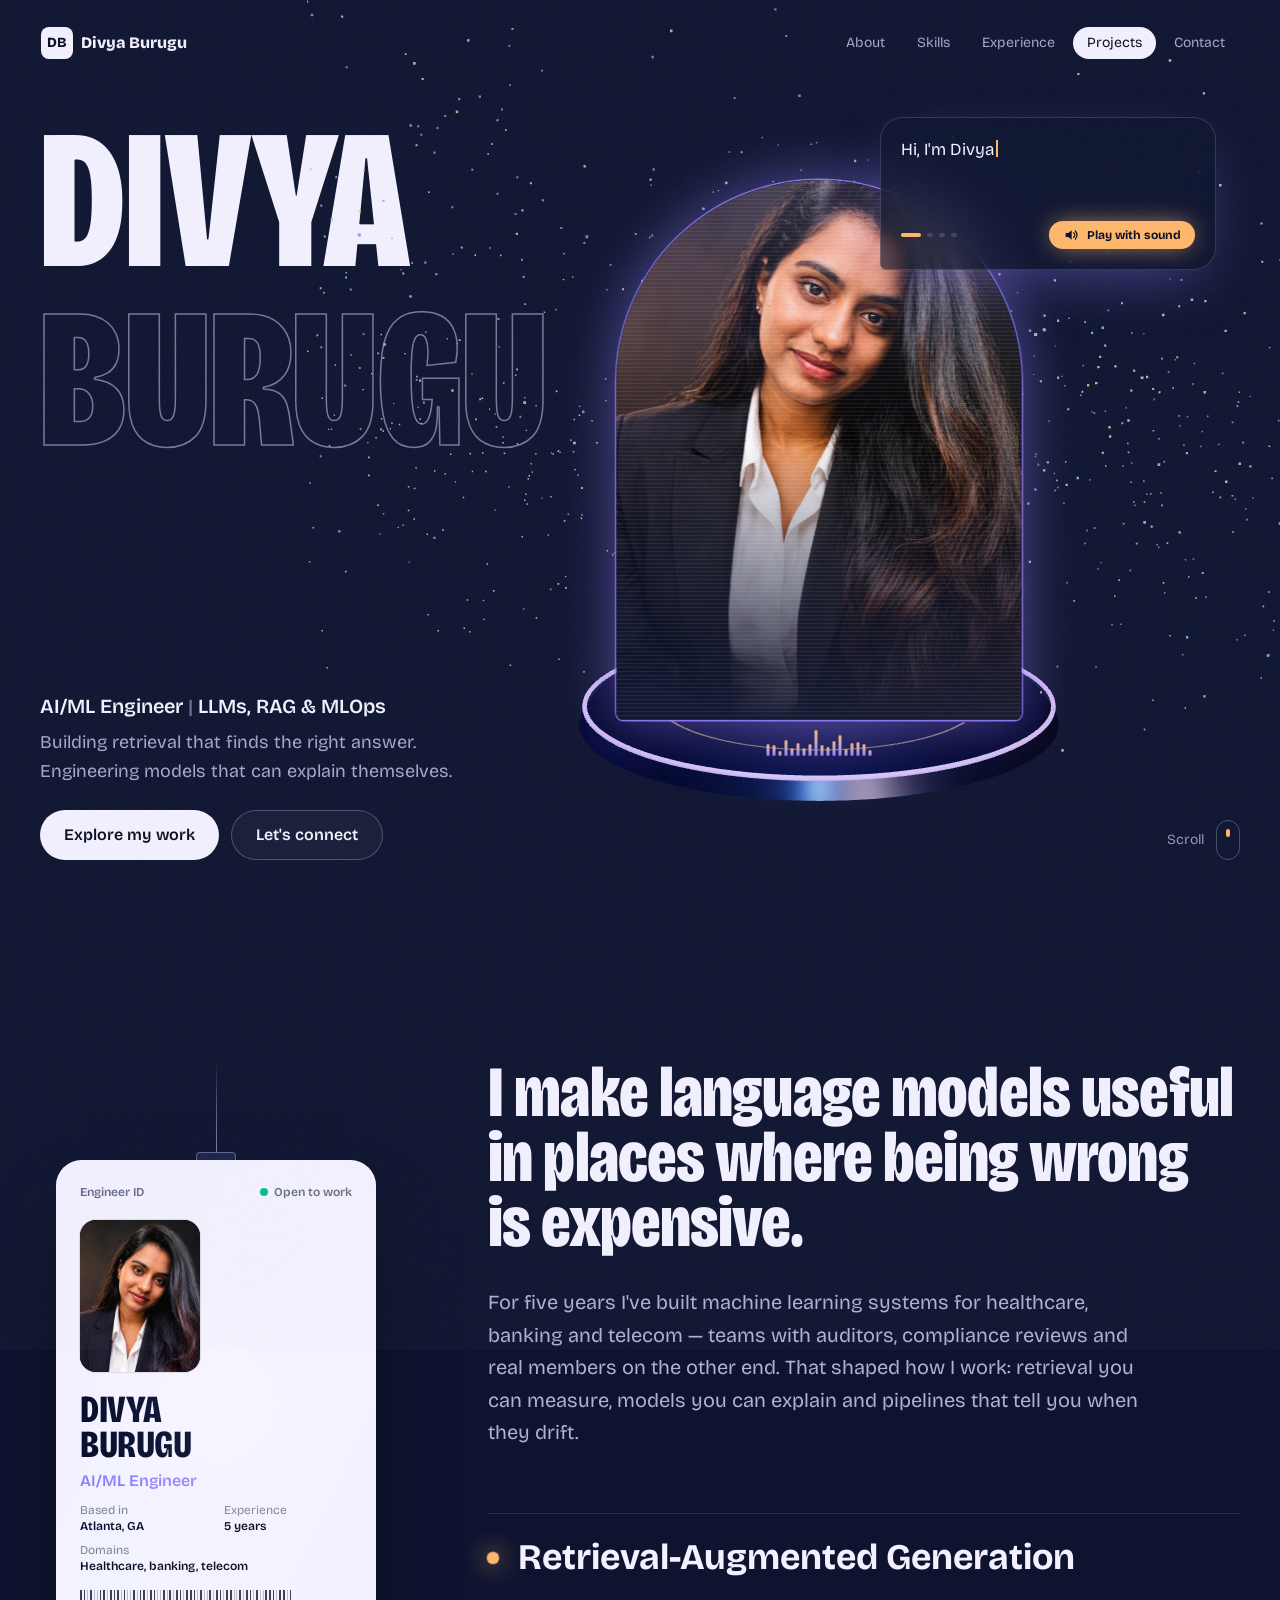
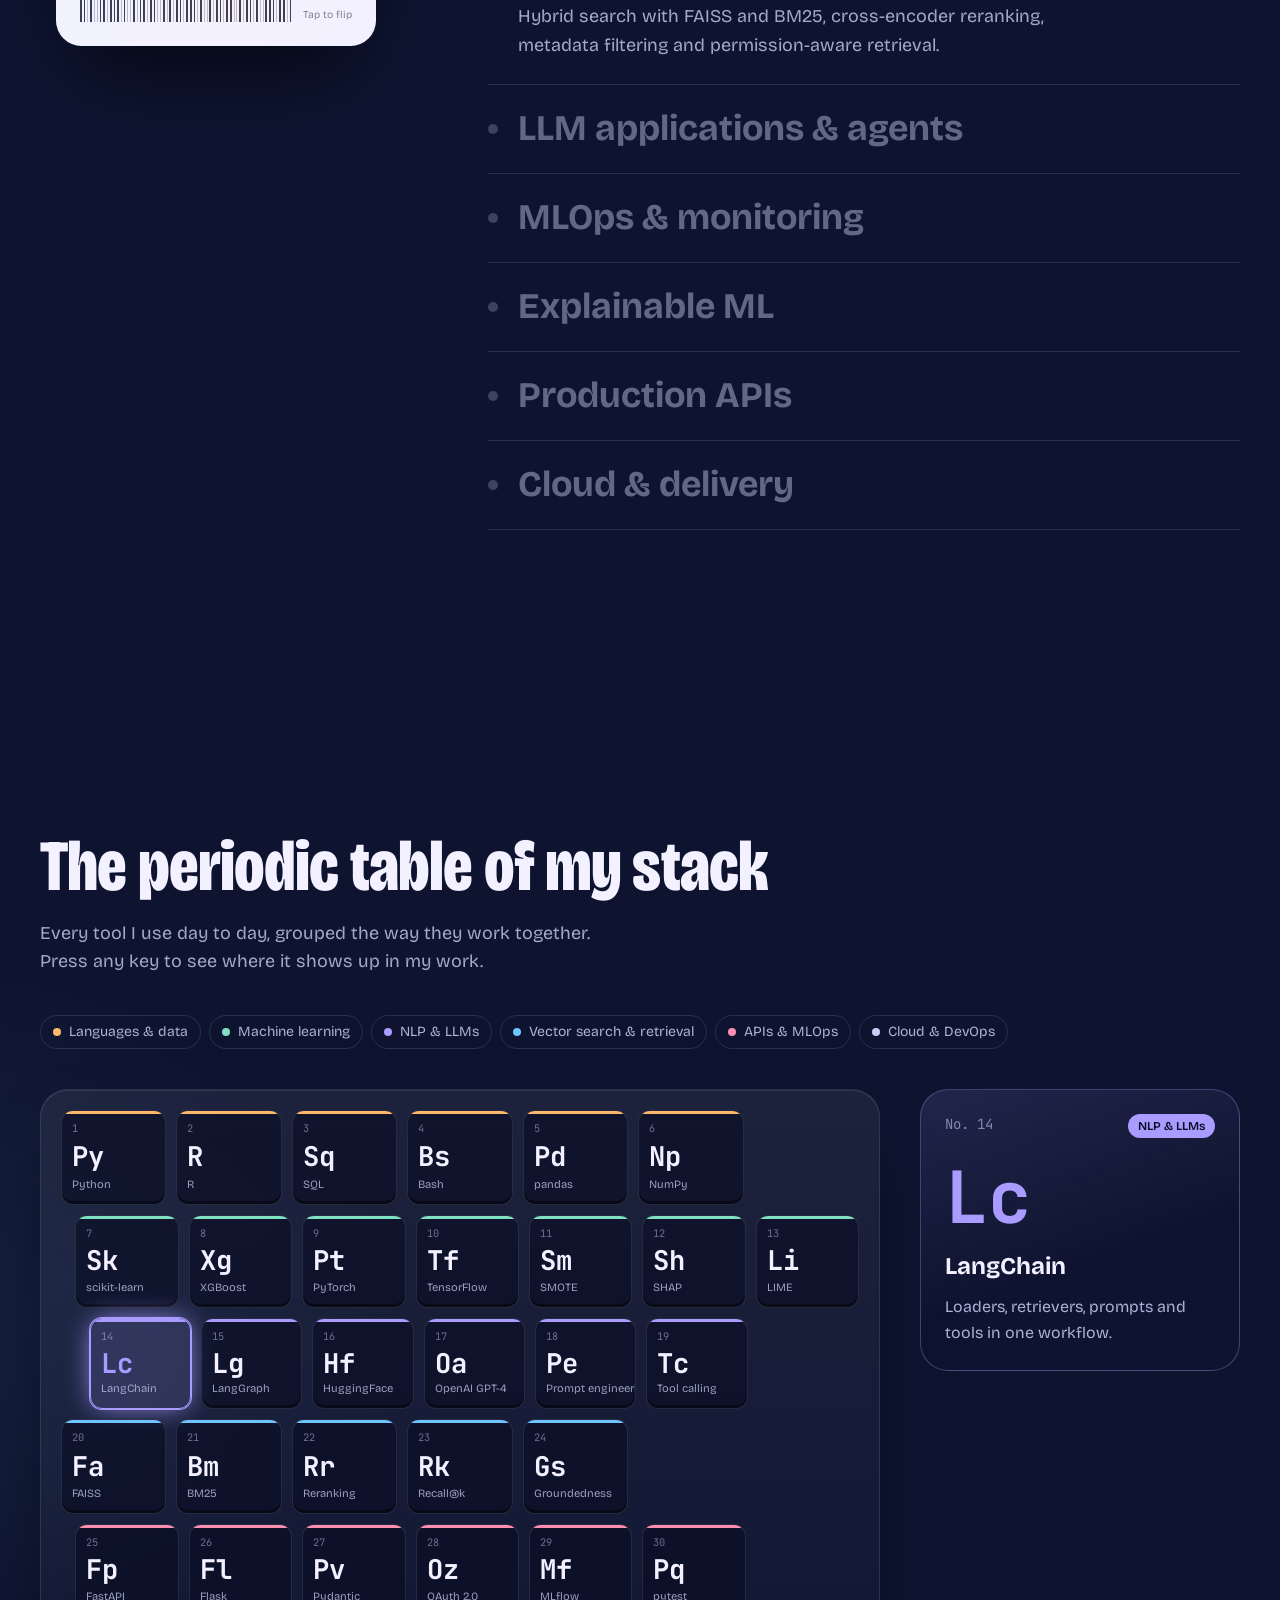
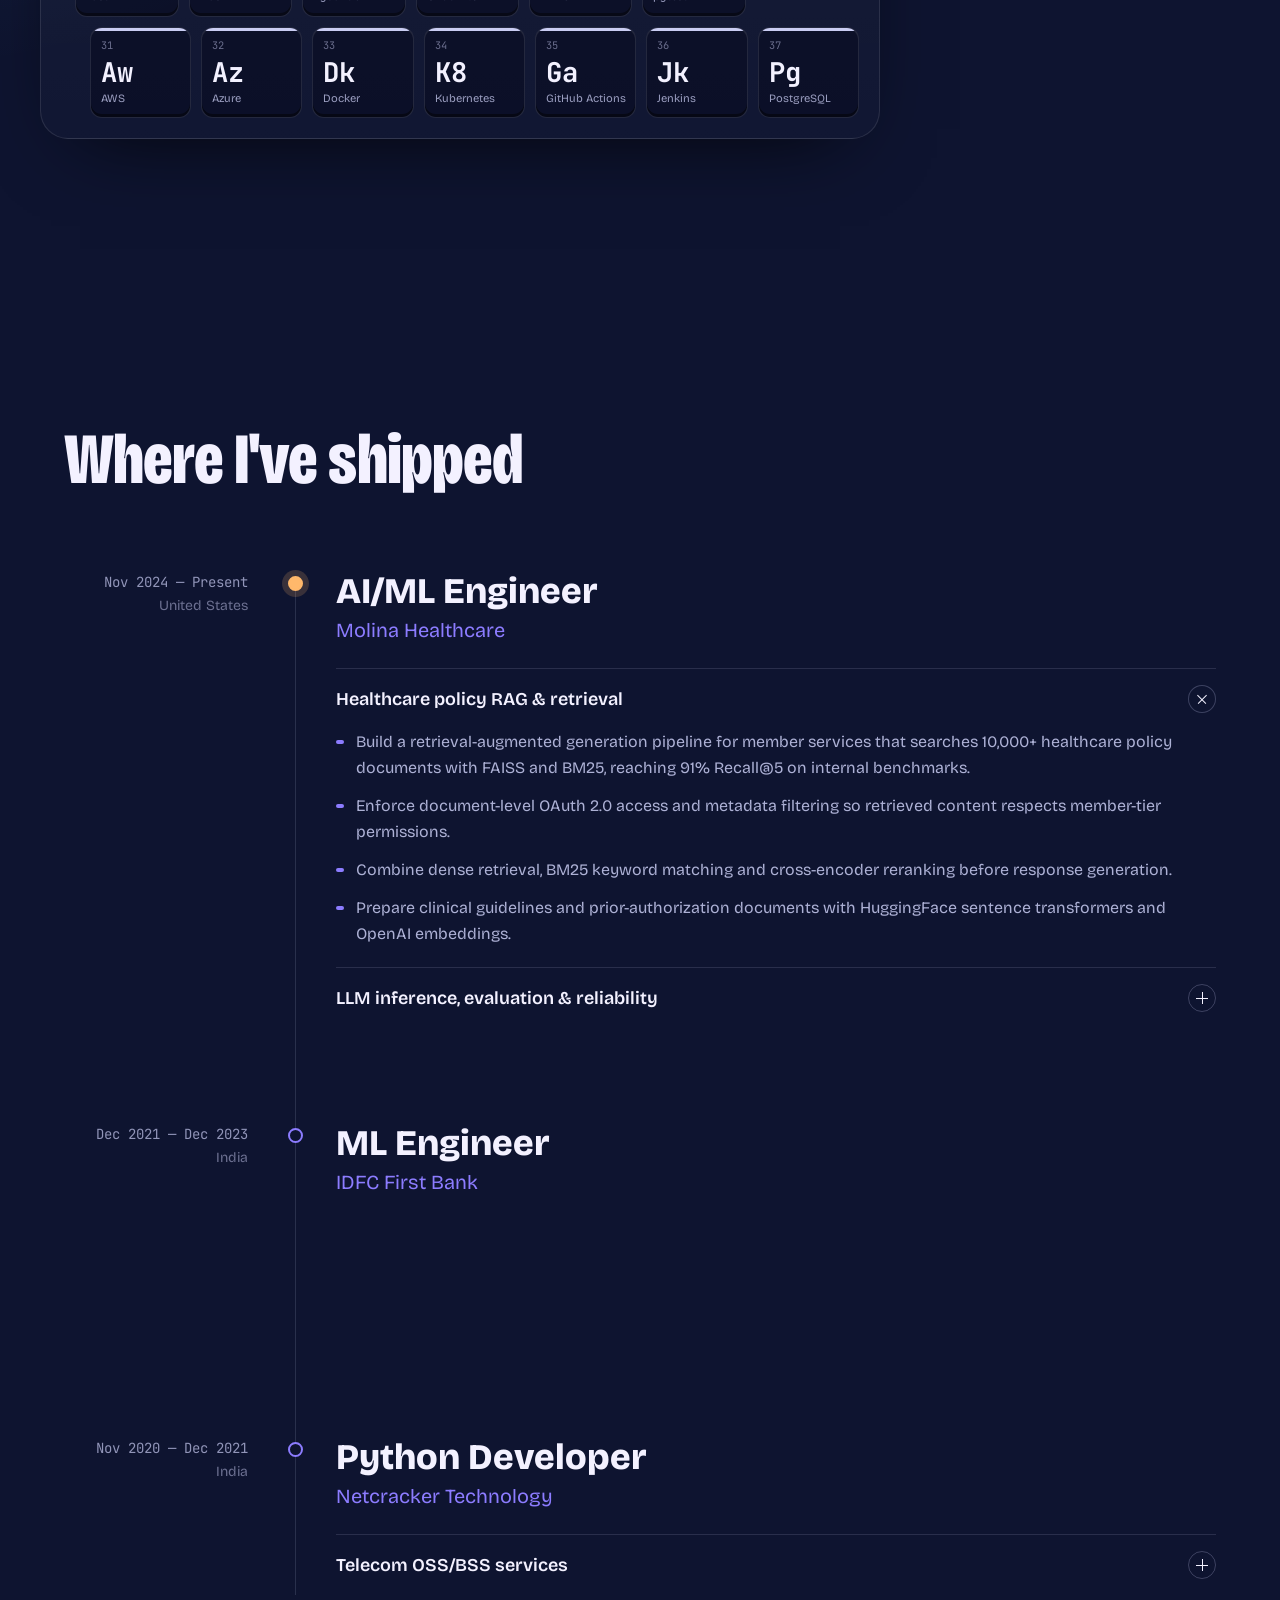
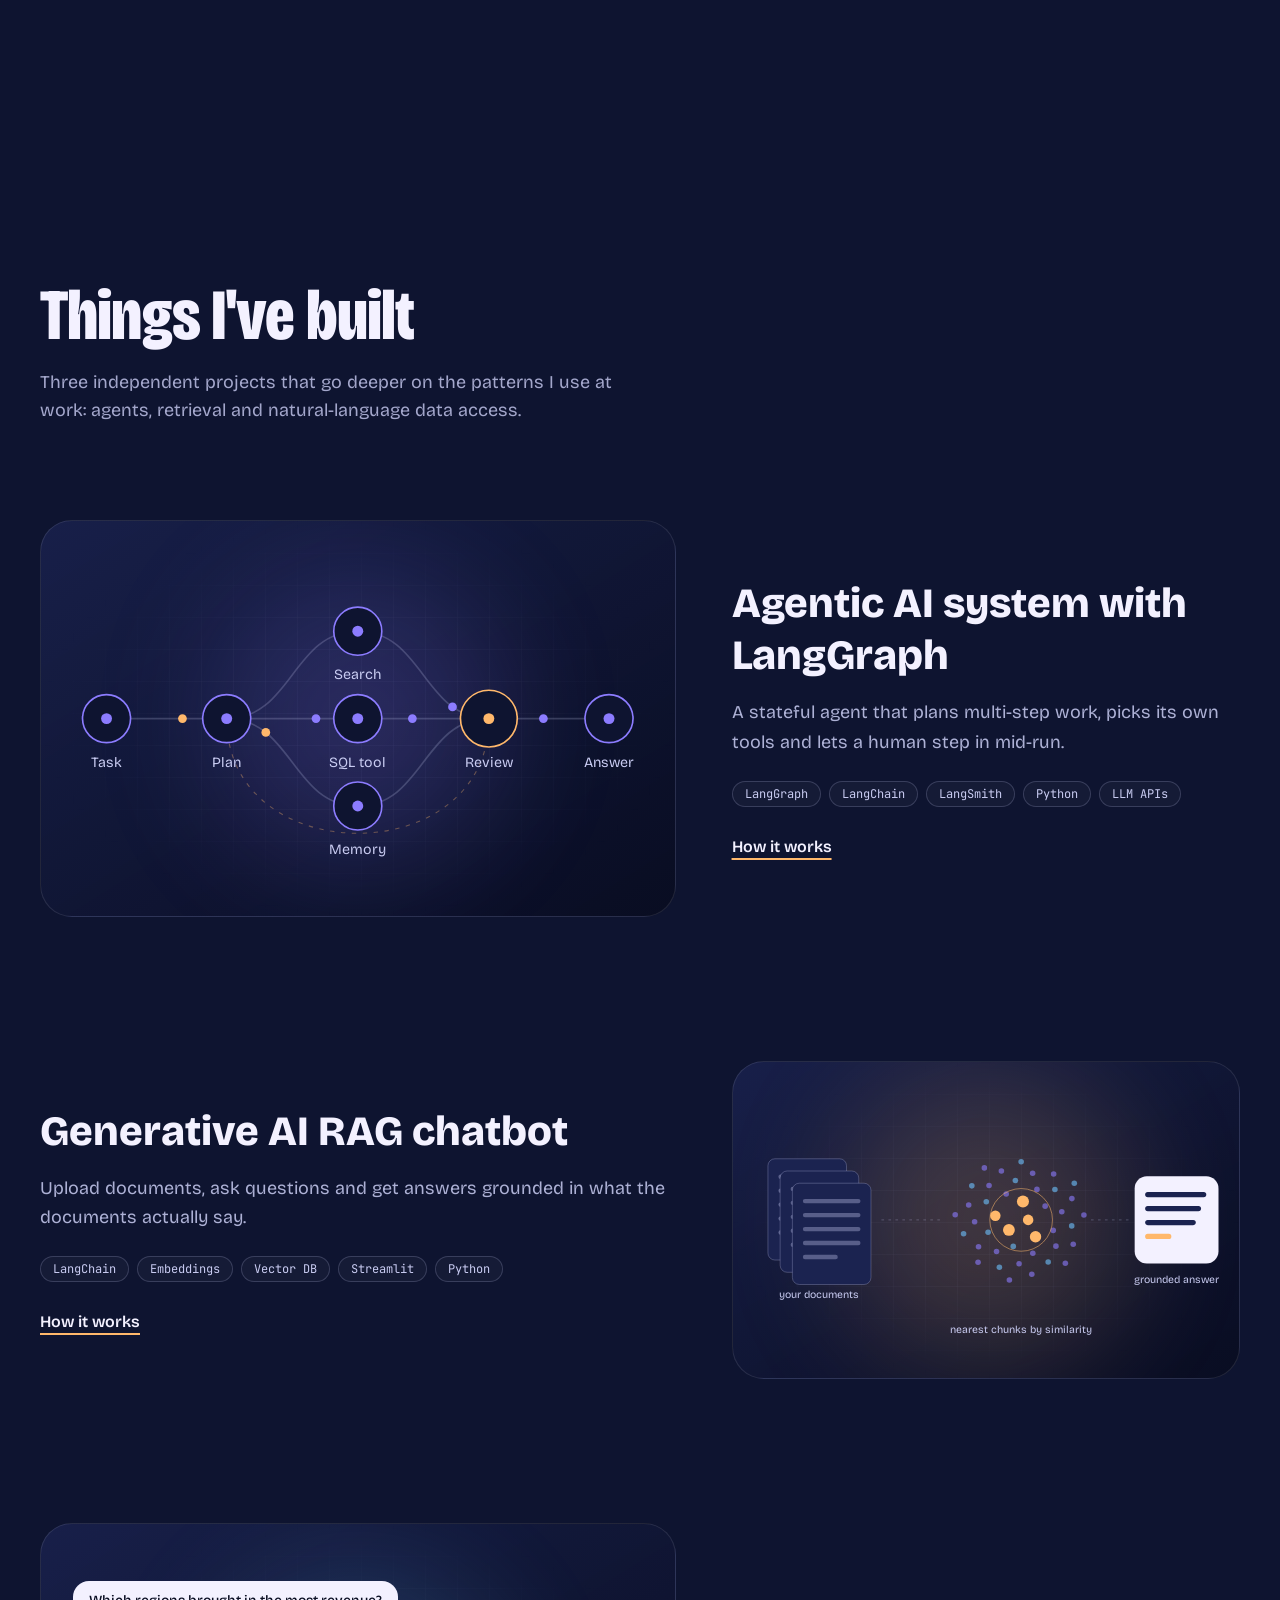
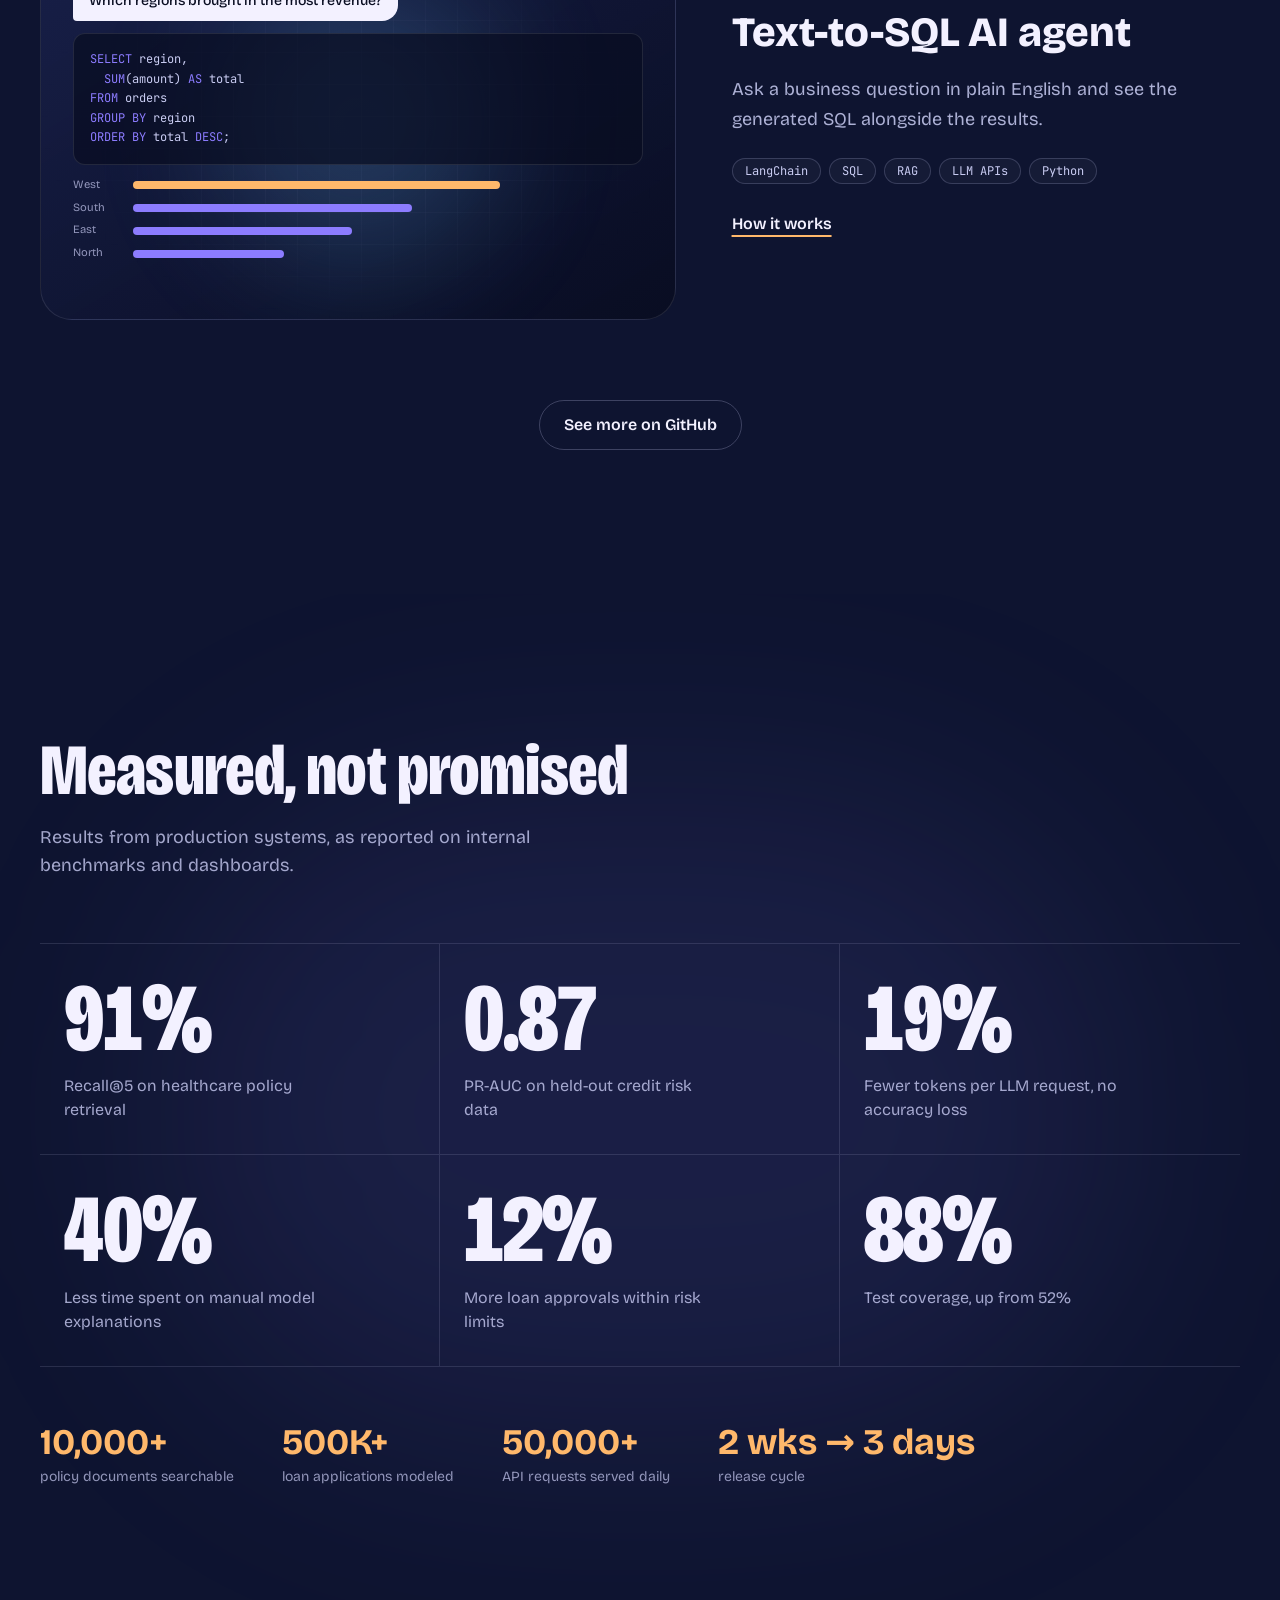
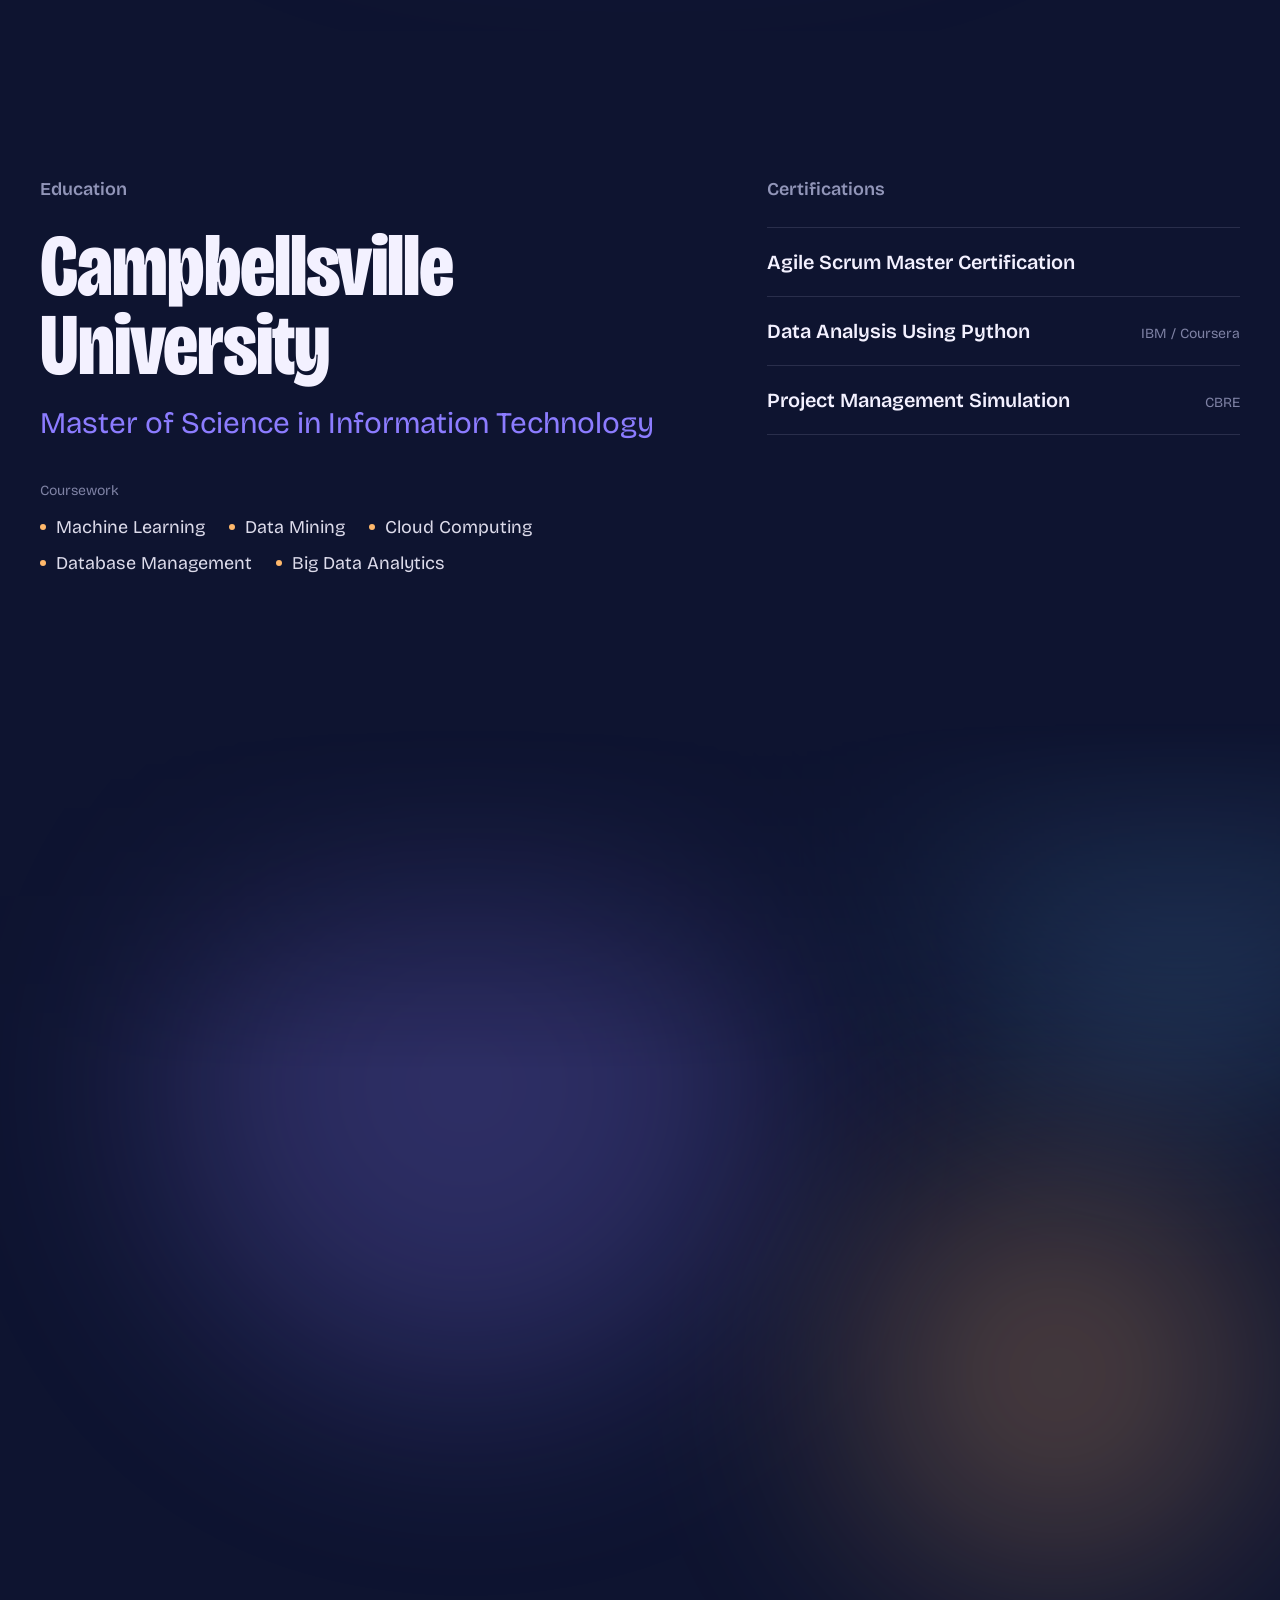
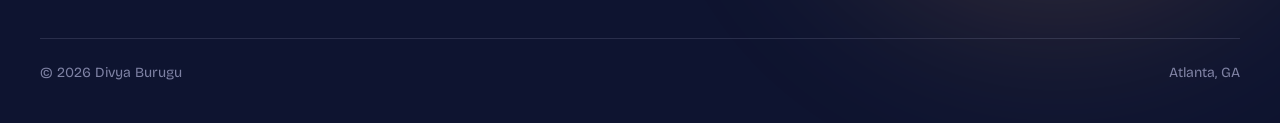
==== commit cc1d9379: "Use real photo in hero and add voice intro Co-Authored-By: Claude Opus 5.5 <noreply@anthropic.com> C" ====
--- a/index.html
+++ b/index.html
@@ -1 +1 @@
-<!DOCTYPE html><html lang="en"><head><meta charSet="utf-8"/><link rel="preconnect" href="/" crossorigin=""/><meta name="viewport" content="width=device-width, initial-scale=1"/><link rel="preload" as="image" href="./divya.jpg"/><link rel="stylesheet" href="/_next/static/chunks/3oq-0q0yu392y.css" data-precedence="next"/><link rel="preload" as="script" fetchPriority="low" href="/_next/static/chunks/0wfurka9errm3.js"/><script src="/_next/static/chunks/0yz0oxanetv6p.js" async=""></script><script src="/_next/static/chunks/2olo2e9e-_esu.js" async=""></script><script src="/_next/static/chunks/turbopack-2u1d16houkiyo.js" async=""></script><script src="/_next/static/chunks/1ua2kfq9s-me6.js" async=""></script><script src="/_next/static/chunks/0y5u5xzttt_m6.js" async=""></script><script src="/_next/static/chunks/0ezuucui7--x0.js" async=""></script><meta name="theme-color" content="#0e1430"/><title>Divya Burugu | AI/ML Engineer</title><meta name="description" content="Divya Burugu is an AI/ML Engineer in Atlanta building retrieval-augmented generation, LLM agents and production ML pipelines across healthcare, banking and telecom."/><meta name="author" content="Divya Burugu"/><meta name="keywords" content="Divya Burugu,AI/ML Engineer,RAG,LLM,LangChain,LangGraph,MLOps,Atlanta"/><meta property="og:title" content="Divya Burugu | AI/ML Engineer"/><meta property="og:description" content="Divya Burugu is an AI/ML Engineer in Atlanta building retrieval-augmented generation, LLM agents and production ML pipelines across healthcare, banking and telecom."/><meta property="og:url" content="https://divyaa-stack.github.io"/><meta property="og:site_name" content="Divya Burugu"/><meta property="og:image" content="https://divyaa-stack.github.io/og.png"/><meta property="og:image:width" content="1200"/><meta property="og:image:height" content="630"/><meta property="og:image:alt" content="Divya Burugu, AI/ML Engineer"/><meta property="og:type" content="website"/><meta name="twitter:card" content="summary_large_image"/><meta name="twitter:title" content="Divya Burugu | AI/ML Engineer"/><meta name="twitter:description" content="Divya Burugu is an AI/ML Engineer in Atlanta building retrieval-augmented generation, LLM agents and production ML pipelines across healthcare, banking and telecom."/><meta name="twitter:image" content="https://divyaa-stack.github.io/og.png"/><link rel="icon" href="/icon.svg"/><meta name="next-size-adjust" content=""/><script src="/_next/static/chunks/0cz1d0mv5g_q7.js" noModule=""></script></head><body class="grain min-h-screen"><div hidden=""><!--$--><!--/$--></div><div class="fixed inset-0 z-[70] flex flex-col justify-between bg-deep px-6 py-6 md:px-12 md:py-10" role="status" aria-label="Loading portfolio" style="clip-path:inset(0 0 0% 0)"><div class="flex justify-between text-sm text-mist/70"><span>Divya Burugu</span><span>AI/ML Engineer</span></div><div class="overflow-hidden"><p class="display text-[22vw] font-extrabold leading-none text-paper md:text-[16vw]" style="transform:translateY(100%)">000</p></div><div class="h-px w-full bg-mist/15"><div class="h-px bg-amber" style="width:0%"></div></div></div><header class="fixed inset-x-0 top-0 z-50 flex justify-center px-4 pt-4" style="opacity:0;transform:translateY(-30px)"><nav aria-label="Main" class="flex w-full max-w-7xl items-center justify-between rounded-full px-4 py-2.5 transition-all duration-500 md:px-6 border border-transparent"><button class="flex items-center gap-2 font-extrabold" aria-label="Back to top"><span class="grid h-8 w-8 place-items-center rounded-lg bg-paper text-sm text-deep">DB</span><span class="hidden sm:inline">Divya Burugu</span></button><ul class="hidden items-center gap-1 md:flex"><li><button class="relative rounded-full px-3.5 py-1.5 text-sm transition text-mist/80 hover:text-paper"><span class="relative">About</span></button></li><li><button class="relative rounded-full px-3.5 py-1.5 text-sm transition text-mist/80 hover:text-paper"><span class="relative">Skills</span></button></li><li><button class="relative rounded-full px-3.5 py-1.5 text-sm transition text-mist/80 hover:text-paper"><span class="relative">Experience</span></button></li><li><button class="relative rounded-full px-3.5 py-1.5 text-sm transition text-mist/80 hover:text-paper"><span class="relative">Projects</span></button></li><li><button class="relative rounded-full px-3.5 py-1.5 text-sm transition text-mist/80 hover:text-paper"><span class="relative">Contact</span></button></li></ul><button class="rounded-full bg-amber px-4 py-1.5 text-sm font-bold text-deep transition hover:bg-paper md:hidden">Contact</button></nav></header><main class="relative z-10"><section id="top" class="relative flex min-h-[100svh] flex-col overflow-hidden px-5 pb-8 pt-24 md:px-10 md:pb-10 md:pt-28" aria-label="Introduction"><h1 class="display pointer-events-none relative z-0 select-none font-extrabold uppercase text-paper"><span class="sr-only">Divya Burugu, AI/ML Engineer</span><span aria-hidden="true" class="block text-[21vw] md:text-[15.5vw]"><span class="block overflow-hidden "><span class="block" style="transform:translateY(105%)">Divya</span></span><span class="block overflow-hidden text-transparent [-webkit-text-stroke:1.5px_rgba(201,204,242,0.55)]"><span class="block" style="transform:translateY(105%)">Burugu</span></span></span></h1><div class="relative z-20 mt-5 md:absolute md:right-[7%] md:top-[19%] md:mt-0"><div class="relative w-[min(19rem,80vw)] origin-bottom-left rounded-[1.4rem] rounded-bl-md border border-white/15 bg-white/[0.07] p-4 pr-5 shadow-[0_20px_60px_-20px_rgba(140,124,255,0.5)] backdrop-blur-xl md:w-[21rem] md:p-5" style="opacity:0;transform:translateY(10px) scale(0.85)"><p class="sr-only">Hi, I&#x27;m Divya Burugu. I&#x27;m an AI/ML Engineer who builds retrieval systems, LLM applications and the pipelines that keep models honest in production. Five years across healthcare, banking and telecom. Welcome to my corner of latent space.</p><p aria-hidden="true" class="min-h-[4.2em] text-[0.98rem] leading-snug text-paper md:text-[1.06rem]"><span class="ml-0.5 inline-block h-[1em] w-[2px] translate-y-[2px] bg-amber [animation:caret_0.9s_steps(1)_infinite]"></span></p><div class="mt-3 flex items-center justify-between"><div class="flex gap-1.5" aria-hidden="true"><span class="h-1 rounded-full transition-all duration-500 w-5 bg-amber"></span><span class="h-1 rounded-full transition-all duration-500 w-1.5 bg-mist/20"></span><span class="h-1 rounded-full transition-all duration-500 w-1.5 bg-mist/20"></span><span class="h-1 rounded-full transition-all duration-500 w-1.5 bg-mist/20"></span></div></div></div></div><div class="relative z-10 -mx-5 -mt-10 h-[26rem] md:absolute md:inset-y-0 md:left-[24%] md:right-[-4%] md:mx-0 md:mt-0 md:h-auto" style="opacity:0"><!--$!--><template data-dgst=""></template><!--/$--></div><div class="relative z-20 -mt-6 grid gap-6 md:mt-auto md:grid-cols-[1fr_auto] md:items-end"><div class="max-w-xl" style="opacity:0;transform:translateY(24px)"><p class="text-lg font-semibold text-paper md:text-xl">AI/ML Engineer<!-- --> <span class="text-mist/50">|</span> <!-- -->LLMs, RAG &amp; MLOps</p><p class="mt-2 text-base leading-relaxed text-mist/80 md:text-lg">Building retrieval that finds the right answer.<br/>Engineering models that can explain themselves.</p><div class="mt-6 flex flex-wrap gap-3"><button class="group relative overflow-hidden rounded-full bg-paper px-6 py-3 font-semibold text-deep transition-transform duration-300 hover:-translate-y-0.5"><span class="relative z-10">Explore my work</span><span class="absolute inset-0 -translate-x-full bg-amber transition-transform duration-500 ease-out group-hover:translate-x-0"></span></button><button class="rounded-full border border-mist/30 bg-white/[0.04] px-6 py-3 font-semibold text-paper backdrop-blur transition duration-300 hover:-translate-y-0.5 hover:border-iris hover:bg-iris/15">Let&#x27;s connect</button></div></div><button class="hidden items-center gap-3 text-sm text-mist/70 transition hover:text-paper md:flex" aria-label="Scroll to the next section" style="opacity:0">Scroll<span class="relative flex h-10 w-6 justify-center rounded-full border border-mist/30"><span class="mt-2 h-2 w-1 rounded-full bg-amber [animation:drift_1.8s_ease-in-out_infinite]"></span></span></button></div></section><section id="identity" class="relative px-5 py-28 md:px-10 md:py-40" aria-labelledby="identity-title"><div class="mx-auto grid max-w-7xl items-start gap-16 md:grid-cols-[minmax(0,22rem)_1fr] md:gap-24"><div class="md:sticky md:top-10"><div class="flex flex-col items-center" style="perspective:1200px"><div class="h-16 w-px bg-gradient-to-b from-transparent via-mist/40 to-mist/60 md:h-24" aria-hidden="true"></div><div class="-mt-1 h-3 w-10 rounded-sm border border-mist/40 bg-dusk" aria-hidden="true"></div><div class="-mt-1 w-[min(20rem,82vw)]" style="transform-style:preserve-3d;transform:none"><button type="button" aria-label="Flip the card to read the summary" aria-pressed="false" class="relative block aspect-[5/7.6] w-full cursor-pointer text-left" style="transform-style:preserve-3d"><div class="absolute inset-0 flex flex-col overflow-hidden rounded-[1.6rem] bg-paper p-6 text-deep shadow-[0_40px_80px_-30px_rgba(0,0,0,0.8)]" style="backface-visibility:hidden"><div class="pointer-events-none absolute inset-0 mix-blend-soft-light" style="background:radial-gradient(circle at 50% 50%, rgba(255,255,255,0.55), rgba(255,255,255,0) 45%), linear-gradient(115deg, rgba(140,124,255,0.25), rgba(111,195,255,0.18) 40%, rgba(255,184,107,0.25) 70%, rgba(140,124,255,0.2))"></div><div class="flex items-center justify-between text-xs font-semibold text-deep/60"><span>Engineer ID</span><span class="flex items-center gap-1.5"><span class="h-2 w-2 rounded-full bg-emerald-500"></span> Open to work</span></div><div class="relative mt-5 h-[9.5rem] w-[7.5rem] overflow-hidden rounded-2xl bg-deep ring-1 ring-deep/10"><img src="./divya.jpg" alt="Portrait of Divya Burugu" class="h-full w-full origin-top scale-[1.35] object-cover object-[52%_8%]" draggable="false"/><div class="pointer-events-none absolute inset-0 bg-gradient-to-t from-iris/25 to-transparent mix-blend-soft-light"></div></div><p class="display mt-5 text-[2.4rem] font-extrabold uppercase">Divya<br/>Burugu</p><p class="mt-2 font-semibold text-iris">AI/ML Engineer</p><dl class="mt-auto grid grid-cols-2 gap-x-4 gap-y-2 text-xs"><div><dt class="text-deep/50">Based in</dt><dd class="font-semibold">Atlanta, GA</dd></div><div><dt class="text-deep/50">Experience</dt><dd class="font-semibold">5<!-- --> years</dd></div><div class="col-span-2"><dt class="text-deep/50">Domains</dt><dd class="font-semibold">Healthcare, banking, telecom</dd></div></dl><div class="mt-4 flex items-end justify-between gap-3"><div class="flex h-8 min-w-0 flex-1 items-stretch gap-[2px] overflow-hidden" aria-hidden="true"><span class="w-[2px] bg-deep/80"></span><span class="w-[2px] bg-deep/80"></span><span class="w-[1px] bg-deep/25"></span><span class="w-[2px] bg-deep/80"></span><span class="w-[1px] bg-deep/25"></span><span class="w-[1px] bg-deep/25"></span><span class="w-[2px] bg-deep/80"></span><span class="w-[2px] bg-deep/80"></span><span class="w-[1px] bg-deep/25"></span><span class="w-[2px] bg-deep/80"></span><span class="w-[2px] bg-deep/80"></span><span class="w-[2px] bg-deep/80"></span><span class="w-[1px] bg-deep/25"></span><span class="w-[2px] bg-deep/80"></span><span class="w-[1px] bg-deep/25"></span><span class="w-[1px] bg-deep/25"></span><span class="w-[2px] bg-deep/80"></span><span class="w-[1px] bg-deep/25"></span><span class="w-[2px] bg-deep/80"></span><span class="w-[2px] bg-deep/80"></span><span class="w-[1px] bg-deep/25"></span><span class="w-[2px] bg-deep/80"></span><span class="w-[2px] bg-deep/80"></span><span class="w-[1px] bg-deep/25"></span><span class="w-[1px] bg-deep/25"></span><span class="w-[2px] bg-deep/80"></span><span class="w-[1px] bg-deep/25"></span><span class="w-[2px] bg-deep/80"></span><span class="w-[1px] bg-deep/25"></span><span class="w-[2px] bg-deep/80"></span><span class="w-[2px] bg-deep/80"></span><span class="w-[1px] bg-deep/25"></span><span class="w-[2px] bg-deep/80"></span><span class="w-[2px] bg-deep/80"></span><span class="w-[2px] bg-deep/80"></span><span class="w-[1px] bg-deep/25"></span><span class="w-[2px] bg-deep/80"></span><span class="w-[1px] bg-deep/25"></span><span class="w-[1px] bg-deep/25"></span><span class="w-[2px] bg-deep/80"></span><span class="w-[1px] bg-deep/25"></span><span class="w-[2px] bg-deep/80"></span><span class="w-[2px] bg-deep/80"></span><span class="w-[1px] bg-deep/25"></span><span class="w-[2px] bg-deep/80"></span><span class="w-[2px] bg-deep/80"></span><span class="w-[1px] bg-deep/25"></span><span class="w-[1px] bg-deep/25"></span><span class="w-[2px] bg-deep/80"></span><span class="w-[1px] bg-deep/25"></span><span class="w-[2px] bg-deep/80"></span><span class="w-[2px] bg-deep/80"></span><span class="w-[1px] bg-deep/25"></span><span class="w-[2px] bg-deep/80"></span><span class="w-[1px] bg-deep/25"></span><span class="w-[1px] bg-deep/25"></span><span class="w-[2px] bg-deep/80"></span><span class="w-[2px] bg-deep/80"></span><span class="w-[2px] bg-deep/80"></span><span class="w-[1px] bg-deep/25"></span><span class="w-[2px] bg-deep/80"></span><span class="w-[2px] bg-deep/80"></span><span class="w-[1px] bg-deep/25"></span><span class="w-[2px] bg-deep/80"></span></div><span class="shrink-0 whitespace-nowrap text-[0.65rem] text-deep/50">Tap to flip</span></div></div><div class="absolute inset-0 flex flex-col overflow-hidden rounded-[1.6rem] border border-white/15 bg-gradient-to-br from-dusk to-deep p-6 text-paper shadow-[0_40px_80px_-30px_rgba(0,0,0,0.8)]" style="backface-visibility:hidden;transform:rotateY(180deg)"><p class="text-xs font-semibold text-mist/60">Summary</p><p class="mt-3 text-[0.95rem] leading-relaxed text-paper/90">AI/ML Engineer with 5 years of experience building machine learning systems, LLM-powered applications and data pipelines across healthcare, financial services and telecommunications.</p><p class="mt-5 text-xs font-semibold text-mist/60">Works with</p><div class="mt-2 flex flex-wrap gap-1.5"><span class="rounded-full border border-mist/20 px-2.5 py-1 font-mono text-[0.7rem] text-mist">Python</span><span class="rounded-full border border-mist/20 px-2.5 py-1 font-mono text-[0.7rem] text-mist">LangChain</span><span class="rounded-full border border-mist/20 px-2.5 py-1 font-mono text-[0.7rem] text-mist">LangGraph</span><span class="rounded-full border border-mist/20 px-2.5 py-1 font-mono text-[0.7rem] text-mist">FAISS</span><span class="rounded-full border border-mist/20 px-2.5 py-1 font-mono text-[0.7rem] text-mist">FastAPI</span><span class="rounded-full border border-mist/20 px-2.5 py-1 font-mono text-[0.7rem] text-mist">MLflow</span><span class="rounded-full border border-mist/20 px-2.5 py-1 font-mono text-[0.7rem] text-mist">XGBoost</span><span class="rounded-full border border-mist/20 px-2.5 py-1 font-mono text-[0.7rem] text-mist">AWS</span><span class="rounded-full border border-mist/20 px-2.5 py-1 font-mono text-[0.7rem] text-mist">Azure</span></div><p class="mt-auto text-sm text-amber">divyaburu25@gmail.com</p><p class="mt-1 text-sm text-mist/80">+1 (678) 532-1795</p><span class="mt-2 text-[0.65rem] text-mist/50">Tap to flip back</span></div></button></div></div></div><div><div style="opacity:0;filter:blur(8px);transform:translateY(40px)"><h2 id="identity-title" class="display max-w-3xl text-5xl font-extrabold md:text-7xl">I make language models useful in places where being wrong is expensive.</h2></div><div style="opacity:0;filter:blur(8px);transform:translateY(40px)"><p class="mt-8 max-w-2xl text-lg leading-relaxed text-mist/85 md:text-xl">For five years I&#x27;ve built machine learning systems for healthcare, banking and telecom — teams with auditors, compliance reviews and real members on the other end. That shaped how I work: retrieval you can measure, models you can explain and pipelines that tell you when they drift.</p></div><div class="mt-16 border-t hairline" role="list"><div role="listitem" class="group border-b hairline"><button class="flex w-full items-center gap-5 py-5 text-left md:py-6" aria-expanded="true"><span class="h-2.5 w-2.5 shrink-0 rounded-full transition-all duration-500 scale-125 bg-amber shadow-[0_0_20px_#ffb86b]"></span><span class="text-2xl font-bold transition-colors duration-300 md:text-4xl text-paper">Retrieval-Augmented Generation</span></button><div class="overflow-hidden" style="height:auto;opacity:1"><p class="max-w-xl pb-6 pl-[1.9rem] text-base leading-relaxed text-mist/80 md:text-lg">Hybrid search with FAISS and BM25, cross-encoder reranking, metadata filtering and permission-aware retrieval.</p></div></div><div role="listitem" class="group border-b hairline"><button class="flex w-full items-center gap-5 py-5 text-left md:py-6" aria-expanded="false"><span class="h-2.5 w-2.5 shrink-0 rounded-full transition-all duration-500 bg-mist/25"></span><span class="text-2xl font-bold transition-colors duration-300 md:text-4xl text-mist/45">LLM applications &amp; agents</span></button><div class="overflow-hidden" style="height:0px;opacity:0"><p class="max-w-xl pb-6 pl-[1.9rem] text-base leading-relaxed text-mist/80 md:text-lg">LangChain and LangGraph workflows with tool calling, memory, structured outputs and human-in-the-loop controls.</p></div></div><div role="listitem" class="group border-b hairline"><button class="flex w-full items-center gap-5 py-5 text-left md:py-6" aria-expanded="false"><span class="h-2.5 w-2.5 shrink-0 rounded-full transition-all duration-500 bg-mist/25"></span><span class="text-2xl font-bold transition-colors duration-300 md:text-4xl text-mist/45">MLOps &amp; monitoring</span></button><div class="overflow-hidden" style="height:0px;opacity:0"><p class="max-w-xl pb-6 pl-[1.9rem] text-base leading-relaxed text-mist/80 md:text-lg">MLflow registries, scheduled batch scoring, feature-drift detection and delayed-label evaluation.</p></div></div><div role="listitem" class="group border-b hairline"><button class="flex w-full items-center gap-5 py-5 text-left md:py-6" aria-expanded="false"><span class="h-2.5 w-2.5 shrink-0 rounded-full transition-all duration-500 bg-mist/25"></span><span class="text-2xl font-bold transition-colors duration-300 md:text-4xl text-mist/45">Explainable ML</span></button><div class="overflow-hidden" style="height:0px;opacity:0"><p class="max-w-xl pb-6 pl-[1.9rem] text-base leading-relaxed text-mist/80 md:text-lg">SHAP and LIME reports that make credit and healthcare models auditable for compliance teams.</p></div></div><div role="listitem" class="group border-b hairline"><button class="flex w-full items-center gap-5 py-5 text-left md:py-6" aria-expanded="false"><span class="h-2.5 w-2.5 shrink-0 rounded-full transition-all duration-500 bg-mist/25"></span><span class="text-2xl font-bold transition-colors duration-300 md:text-4xl text-mist/45">Production APIs</span></button><div class="overflow-hidden" style="height:0px;opacity:0"><p class="max-w-xl pb-6 pl-[1.9rem] text-base leading-relaxed text-mist/80 md:text-lg">FastAPI and Flask services with Pydantic validation, OAuth 2.0, retries and fallback handling.</p></div></div><div role="listitem" class="group border-b hairline"><button class="flex w-full items-center gap-5 py-5 text-left md:py-6" aria-expanded="false"><span class="h-2.5 w-2.5 shrink-0 rounded-full transition-all duration-500 bg-mist/25"></span><span class="text-2xl font-bold transition-colors duration-300 md:text-4xl text-mist/45">Cloud &amp; delivery</span></button><div class="overflow-hidden" style="height:0px;opacity:0"><p class="max-w-xl pb-6 pl-[1.9rem] text-base leading-relaxed text-mist/80 md:text-lg">AWS (S3, Lambda, EC2, SageMaker), Azure ML and DevOps, Docker and CI/CD with GitHub Actions.</p></div></div></div></div></div></section><section id="skills" class="relative px-5 py-28 md:px-10 md:py-36" aria-labelledby="skills-title"><div class="mx-auto max-w-7xl"><div style="opacity:0;filter:blur(8px);transform:translateY(40px)"><h2 id="skills-title" class="display text-5xl font-extrabold md:text-7xl">The periodic table of my stack</h2><p class="mt-5 max-w-xl text-lg text-mist/80">Every tool I use day to day, grouped the way they work together. Press any key to see where it shows up in my work.</p></div><div class="mt-10 flex flex-wrap gap-2" role="list" aria-label="Skill groups"><span role="listitem" class="flex cursor-default items-center gap-2 rounded-full border border-mist/15 px-3 py-1.5 text-sm text-mist/85 transition hover:border-mist/40"><span class="h-2 w-2 rounded-full" style="background:#FFB86B"></span>Languages &amp; data</span><span role="listitem" class="flex cursor-default items-center gap-2 rounded-full border border-mist/15 px-3 py-1.5 text-sm text-mist/85 transition hover:border-mist/40"><span class="h-2 w-2 rounded-full" style="background:#7FE0C2"></span>Machine learning</span><span role="listitem" class="flex cursor-default items-center gap-2 rounded-full border border-mist/15 px-3 py-1.5 text-sm text-mist/85 transition hover:border-mist/40"><span class="h-2 w-2 rounded-full" style="background:#A99BFF"></span>NLP &amp; LLMs</span><span role="listitem" class="flex cursor-default items-center gap-2 rounded-full border border-mist/15 px-3 py-1.5 text-sm text-mist/85 transition hover:border-mist/40"><span class="h-2 w-2 rounded-full" style="background:#6FC3FF"></span>Vector search &amp; retrieval</span><span role="listitem" class="flex cursor-default items-center gap-2 rounded-full border border-mist/15 px-3 py-1.5 text-sm text-mist/85 transition hover:border-mist/40"><span class="h-2 w-2 rounded-full" style="background:#FF8FB1"></span>APIs &amp; MLOps</span><span role="listitem" class="flex cursor-default items-center gap-2 rounded-full border border-mist/15 px-3 py-1.5 text-sm text-mist/85 transition hover:border-mist/40"><span class="h-2 w-2 rounded-full" style="background:#C9CCF2"></span>Cloud &amp; DevOps</span></div><div class="mt-10 grid gap-10 lg:grid-cols-[1fr_20rem]"><div class="rounded-[1.75rem] border border-white/10 bg-gradient-to-b from-white/[0.06] to-white/[0.015] p-3 shadow-[inset_0_1px_0_rgba(255,255,255,0.08),0_30px_80px_-40px_rgba(0,0,0,0.9)] md:p-5"><div class="flex flex-col gap-2 md:gap-2.5"><div class="grid grid-cols-4 gap-2 sm:grid-cols-7 md:gap-2.5" style="padding-left:calc(0 * 0.9rem)"><button type="button" aria-pressed="false" aria-label="Python, Languages &amp; data" class="group relative flex aspect-[1/0.9] flex-col justify-between overflow-hidden rounded-xl border p-2 text-left transition-[border-color,box-shadow,opacity] duration-300 md:p-2.5 border-white/10 bg-deep/60 shadow-[inset_0_-3px_0_rgba(0,0,0,0.45),inset_0_1px_0_rgba(255,255,255,0.06)] hover:border-[color:var(--hue)] hover:shadow-[0_0_22px_-6px_var(--hue)]" tabindex="0" style="--hue:#FFB86B;opacity:0;transform:translateY(18px) rotateX(-40deg)"><span class="absolute inset-x-0 top-0 h-[3px]" style="background:#FFB86B"></span><span class="flex justify-between font-mono text-[0.6rem] text-mist/50 md:text-[0.65rem]"><span>1</span></span><span class="font-mono text-xl font-bold leading-none text-paper md:text-[1.7rem]">Py</span><span class="truncate text-[0.6rem] text-mist/75 md:text-[0.7rem]">Python</span></button><button type="button" aria-pressed="false" aria-label="R, Languages &amp; data" class="group relative flex aspect-[1/0.9] flex-col justify-between overflow-hidden rounded-xl border p-2 text-left transition-[border-color,box-shadow,opacity] duration-300 md:p-2.5 border-white/10 bg-deep/60 shadow-[inset_0_-3px_0_rgba(0,0,0,0.45),inset_0_1px_0_rgba(255,255,255,0.06)] hover:border-[color:var(--hue)] hover:shadow-[0_0_22px_-6px_var(--hue)]" tabindex="0" style="--hue:#FFB86B;opacity:0;transform:translateY(18px) rotateX(-40deg)"><span class="absolute inset-x-0 top-0 h-[3px]" style="background:#FFB86B"></span><span class="flex justify-between font-mono text-[0.6rem] text-mist/50 md:text-[0.65rem]"><span>2</span></span><span class="font-mono text-xl font-bold leading-none text-paper md:text-[1.7rem]">R</span><span class="truncate text-[0.6rem] text-mist/75 md:text-[0.7rem]">R</span></button><button type="button" aria-pressed="false" aria-label="SQL, Languages &amp; data" class="group relative flex aspect-[1/0.9] flex-col justify-between overflow-hidden rounded-xl border p-2 text-left transition-[border-color,box-shadow,opacity] duration-300 md:p-2.5 border-white/10 bg-deep/60 shadow-[inset_0_-3px_0_rgba(0,0,0,0.45),inset_0_1px_0_rgba(255,255,255,0.06)] hover:border-[color:var(--hue)] hover:shadow-[0_0_22px_-6px_var(--hue)]" tabindex="0" style="--hue:#FFB86B;opacity:0;transform:translateY(18px) rotateX(-40deg)"><span class="absolute inset-x-0 top-0 h-[3px]" style="background:#FFB86B"></span><span class="flex justify-between font-mono text-[0.6rem] text-mist/50 md:text-[0.65rem]"><span>3</span></span><span class="font-mono text-xl font-bold leading-none text-paper md:text-[1.7rem]">Sq</span><span class="truncate text-[0.6rem] text-mist/75 md:text-[0.7rem]">SQL</span></button><button type="button" aria-pressed="false" aria-label="Bash, Languages &amp; data" class="group relative flex aspect-[1/0.9] flex-col justify-between overflow-hidden rounded-xl border p-2 text-left transition-[border-color,box-shadow,opacity] duration-300 md:p-2.5 border-white/10 bg-deep/60 shadow-[inset_0_-3px_0_rgba(0,0,0,0.45),inset_0_1px_0_rgba(255,255,255,0.06)] hover:border-[color:var(--hue)] hover:shadow-[0_0_22px_-6px_var(--hue)]" tabindex="0" style="--hue:#FFB86B;opacity:0;transform:translateY(18px) rotateX(-40deg)"><span class="absolute inset-x-0 top-0 h-[3px]" style="background:#FFB86B"></span><span class="flex justify-between font-mono text-[0.6rem] text-mist/50 md:text-[0.65rem]"><span>4</span></span><span class="font-mono text-xl font-bold leading-none text-paper md:text-[1.7rem]">Bs</span><span class="truncate text-[0.6rem] text-mist/75 md:text-[0.7rem]">Bash</span></button><button type="button" aria-pressed="false" aria-label="pandas, Languages &amp; data" class="group relative flex aspect-[1/0.9] flex-col justify-between overflow-hidden rounded-xl border p-2 text-left transition-[border-color,box-shadow,opacity] duration-300 md:p-2.5 border-white/10 bg-deep/60 shadow-[inset_0_-3px_0_rgba(0,0,0,0.45),inset_0_1px_0_rgba(255,255,255,0.06)] hover:border-[color:var(--hue)] hover:shadow-[0_0_22px_-6px_var(--hue)]" tabindex="0" style="--hue:#FFB86B;opacity:0;transform:translateY(18px) rotateX(-40deg)"><span class="absolute inset-x-0 top-0 h-[3px]" style="background:#FFB86B"></span><span class="flex justify-between font-mono text-[0.6rem] text-mist/50 md:text-[0.65rem]"><span>5</span></span><span class="font-mono text-xl font-bold leading-none text-paper md:text-[1.7rem]">Pd</span><span class="truncate text-[0.6rem] text-mist/75 md:text-[0.7rem]">pandas</span></button><button type="button" aria-pressed="false" aria-label="NumPy, Languages &amp; data" class="group relative flex aspect-[1/0.9] flex-col justify-between overflow-hidden rounded-xl border p-2 text-left transition-[border-color,box-shadow,opacity] duration-300 md:p-2.5 border-white/10 bg-deep/60 shadow-[inset_0_-3px_0_rgba(0,0,0,0.45),inset_0_1px_0_rgba(255,255,255,0.06)] hover:border-[color:var(--hue)] hover:shadow-[0_0_22px_-6px_var(--hue)]" tabindex="0" style="--hue:#FFB86B;opacity:0;transform:translateY(18px) rotateX(-40deg)"><span class="absolute inset-x-0 top-0 h-[3px]" style="background:#FFB86B"></span><span class="flex justify-between font-mono text-[0.6rem] text-mist/50 md:text-[0.65rem]"><span>6</span></span><span class="font-mono text-xl font-bold leading-none text-paper md:text-[1.7rem]">Np</span><span class="truncate text-[0.6rem] text-mist/75 md:text-[0.7rem]">NumPy</span></button></div><div class="grid grid-cols-4 gap-2 sm:grid-cols-7 md:gap-2.5" style="padding-left:calc(1 * 0.9rem)"><button type="button" aria-pressed="false" aria-label="scikit-learn, Machine learning" class="group relative flex aspect-[1/0.9] flex-col justify-between overflow-hidden rounded-xl border p-2 text-left transition-[border-color,box-shadow,opacity] duration-300 md:p-2.5 border-white/10 bg-deep/60 shadow-[inset_0_-3px_0_rgba(0,0,0,0.45),inset_0_1px_0_rgba(255,255,255,0.06)] hover:border-[color:var(--hue)] hover:shadow-[0_0_22px_-6px_var(--hue)]" tabindex="0" style="--hue:#7FE0C2;opacity:0;transform:translateY(18px) rotateX(-40deg)"><span class="absolute inset-x-0 top-0 h-[3px]" style="background:#7FE0C2"></span><span class="flex justify-between font-mono text-[0.6rem] text-mist/50 md:text-[0.65rem]"><span>7</span></span><span class="font-mono text-xl font-bold leading-none text-paper md:text-[1.7rem]">Sk</span><span class="truncate text-[0.6rem] text-mist/75 md:text-[0.7rem]">scikit-learn</span></button><button type="button" aria-pressed="false" aria-label="XGBoost, Machine learning" class="group relative flex aspect-[1/0.9] flex-col justify-between overflow-hidden rounded-xl border p-2 text-left transition-[border-color,box-shadow,opacity] duration-300 md:p-2.5 border-white/10 bg-deep/60 shadow-[inset_0_-3px_0_rgba(0,0,0,0.45),inset_0_1px_0_rgba(255,255,255,0.06)] hover:border-[color:var(--hue)] hover:shadow-[0_0_22px_-6px_var(--hue)]" tabindex="0" style="--hue:#7FE0C2;opacity:0;transform:translateY(18px) rotateX(-40deg)"><span class="absolute inset-x-0 top-0 h-[3px]" style="background:#7FE0C2"></span><span class="flex justify-between font-mono text-[0.6rem] text-mist/50 md:text-[0.65rem]"><span>8</span></span><span class="font-mono text-xl font-bold leading-none text-paper md:text-[1.7rem]">Xg</span><span class="truncate text-[0.6rem] text-mist/75 md:text-[0.7rem]">XGBoost</span></button><button type="button" aria-pressed="false" aria-label="PyTorch, Machine learning" class="group relative flex aspect-[1/0.9] flex-col justify-between overflow-hidden rounded-xl border p-2 text-left transition-[border-color,box-shadow,opacity] duration-300 md:p-2.5 border-white/10 bg-deep/60 shadow-[inset_0_-3px_0_rgba(0,0,0,0.45),inset_0_1px_0_rgba(255,255,255,0.06)] hover:border-[color:var(--hue)] hover:shadow-[0_0_22px_-6px_var(--hue)]" tabindex="0" style="--hue:#7FE0C2;opacity:0;transform:translateY(18px) rotateX(-40deg)"><span class="absolute inset-x-0 top-0 h-[3px]" style="background:#7FE0C2"></span><span class="flex justify-between font-mono text-[0.6rem] text-mist/50 md:text-[0.65rem]"><span>9</span></span><span class="font-mono text-xl font-bold leading-none text-paper md:text-[1.7rem]">Pt</span><span class="truncate text-[0.6rem] text-mist/75 md:text-[0.7rem]">PyTorch</span></button><button type="button" aria-pressed="false" aria-label="TensorFlow, Machine learning" class="group relative flex aspect-[1/0.9] flex-col justify-between overflow-hidden rounded-xl border p-2 text-left transition-[border-color,box-shadow,opacity] duration-300 md:p-2.5 border-white/10 bg-deep/60 shadow-[inset_0_-3px_0_rgba(0,0,0,0.45),inset_0_1px_0_rgba(255,255,255,0.06)] hover:border-[color:var(--hue)] hover:shadow-[0_0_22px_-6px_var(--hue)]" tabindex="0" style="--hue:#7FE0C2;opacity:0;transform:translateY(18px) rotateX(-40deg)"><span class="absolute inset-x-0 top-0 h-[3px]" style="background:#7FE0C2"></span><span class="flex justify-between font-mono text-[0.6rem] text-mist/50 md:text-[0.65rem]"><span>10</span></span><span class="font-mono text-xl font-bold leading-none text-paper md:text-[1.7rem]">Tf</span><span class="truncate text-[0.6rem] text-mist/75 md:text-[0.7rem]">TensorFlow</span></button><button type="button" aria-pressed="false" aria-label="SMOTE, Machine learning" class="group relative flex aspect-[1/0.9] flex-col justify-between overflow-hidden rounded-xl border p-2 text-left transition-[border-color,box-shadow,opacity] duration-300 md:p-2.5 border-white/10 bg-deep/60 shadow-[inset_0_-3px_0_rgba(0,0,0,0.45),inset_0_1px_0_rgba(255,255,255,0.06)] hover:border-[color:var(--hue)] hover:shadow-[0_0_22px_-6px_var(--hue)]" tabindex="0" style="--hue:#7FE0C2;opacity:0;transform:translateY(18px) rotateX(-40deg)"><span class="absolute inset-x-0 top-0 h-[3px]" style="background:#7FE0C2"></span><span class="flex justify-between font-mono text-[0.6rem] text-mist/50 md:text-[0.65rem]"><span>11</span></span><span class="font-mono text-xl font-bold leading-none text-paper md:text-[1.7rem]">Sm</span><span class="truncate text-[0.6rem] text-mist/75 md:text-[0.7rem]">SMOTE</span></button><button type="button" aria-pressed="false" aria-label="SHAP, Machine learning" class="group relative flex aspect-[1/0.9] flex-col justify-between overflow-hidden rounded-xl border p-2 text-left transition-[border-color,box-shadow,opacity] duration-300 md:p-2.5 border-white/10 bg-deep/60 shadow-[inset_0_-3px_0_rgba(0,0,0,0.45),inset_0_1px_0_rgba(255,255,255,0.06)] hover:border-[color:var(--hue)] hover:shadow-[0_0_22px_-6px_var(--hue)]" tabindex="0" style="--hue:#7FE0C2;opacity:0;transform:translateY(18px) rotateX(-40deg)"><span class="absolute inset-x-0 top-0 h-[3px]" style="background:#7FE0C2"></span><span class="flex justify-between font-mono text-[0.6rem] text-mist/50 md:text-[0.65rem]"><span>12</span></span><span class="font-mono text-xl font-bold leading-none text-paper md:text-[1.7rem]">Sh</span><span class="truncate text-[0.6rem] text-mist/75 md:text-[0.7rem]">SHAP</span></button><button type="button" aria-pressed="false" aria-label="LIME, Machine learning" class="group relative flex aspect-[1/0.9] flex-col justify-between overflow-hidden rounded-xl border p-2 text-left transition-[border-color,box-shadow,opacity] duration-300 md:p-2.5 border-white/10 bg-deep/60 shadow-[inset_0_-3px_0_rgba(0,0,0,0.45),inset_0_1px_0_rgba(255,255,255,0.06)] hover:border-[color:var(--hue)] hover:shadow-[0_0_22px_-6px_var(--hue)]" tabindex="0" style="--hue:#7FE0C2;opacity:0;transform:translateY(18px) rotateX(-40deg)"><span class="absolute inset-x-0 top-0 h-[3px]" style="background:#7FE0C2"></span><span class="flex justify-between font-mono text-[0.6rem] text-mist/50 md:text-[0.65rem]"><span>13</span></span><span class="font-mono text-xl font-bold leading-none text-paper md:text-[1.7rem]">Li</span><span class="truncate text-[0.6rem] text-mist/75 md:text-[0.7rem]">LIME</span></button></div><div class="grid grid-cols-4 gap-2 sm:grid-cols-7 md:gap-2.5" style="padding-left:calc(2 * 0.9rem)"><button type="button" aria-pressed="true" aria-label="LangChain, NLP &amp; LLMs" class="group relative flex aspect-[1/0.9] flex-col justify-between overflow-hidden rounded-xl border p-2 text-left transition-[border-color,box-shadow,opacity] duration-300 md:p-2.5 border-[color:var(--hue)] bg-[color:var(--hue)]/15 shadow-[0_0_0_1px_var(--hue),0_0_28px_-4px_var(--hue)]" tabindex="0" style="--hue:#A99BFF;opacity:0;transform:translateY(18px) rotateX(-40deg)"><span class="absolute inset-x-0 top-0 h-[3px]" style="background:#A99BFF"></span><span class="flex justify-between font-mono text-[0.6rem] text-mist/50 md:text-[0.65rem]"><span>14</span></span><span class="font-mono text-xl font-bold leading-none text-paper md:text-[1.7rem]" style="color:#A99BFF">Lc</span><span class="truncate text-[0.6rem] text-mist/75 md:text-[0.7rem]">LangChain</span></button><button type="button" aria-pressed="false" aria-label="LangGraph, NLP &amp; LLMs" class="group relative flex aspect-[1/0.9] flex-col justify-between overflow-hidden rounded-xl border p-2 text-left transition-[border-color,box-shadow,opacity] duration-300 md:p-2.5 border-white/10 bg-deep/60 shadow-[inset_0_-3px_0_rgba(0,0,0,0.45),inset_0_1px_0_rgba(255,255,255,0.06)] hover:border-[color:var(--hue)] hover:shadow-[0_0_22px_-6px_var(--hue)]" tabindex="0" style="--hue:#A99BFF;opacity:0;transform:translateY(18px) rotateX(-40deg)"><span class="absolute inset-x-0 top-0 h-[3px]" style="background:#A99BFF"></span><span class="flex justify-between font-mono text-[0.6rem] text-mist/50 md:text-[0.65rem]"><span>15</span></span><span class="font-mono text-xl font-bold leading-none text-paper md:text-[1.7rem]">Lg</span><span class="truncate text-[0.6rem] text-mist/75 md:text-[0.7rem]">LangGraph</span></button><button type="button" aria-pressed="false" aria-label="HuggingFace, NLP &amp; LLMs" class="group relative flex aspect-[1/0.9] flex-col justify-between overflow-hidden rounded-xl border p-2 text-left transition-[border-color,box-shadow,opacity] duration-300 md:p-2.5 border-white/10 bg-deep/60 shadow-[inset_0_-3px_0_rgba(0,0,0,0.45),inset_0_1px_0_rgba(255,255,255,0.06)] hover:border-[color:var(--hue)] hover:shadow-[0_0_22px_-6px_var(--hue)]" tabindex="0" style="--hue:#A99BFF;opacity:0;transform:translateY(18px) rotateX(-40deg)"><span class="absolute inset-x-0 top-0 h-[3px]" style="background:#A99BFF"></span><span class="flex justify-between font-mono text-[0.6rem] text-mist/50 md:text-[0.65rem]"><span>16</span></span><span class="font-mono text-xl font-bold leading-none text-paper md:text-[1.7rem]">Hf</span><span class="truncate text-[0.6rem] text-mist/75 md:text-[0.7rem]">HuggingFace</span></button><button type="button" aria-pressed="false" aria-label="OpenAI GPT-4, NLP &amp; LLMs" class="group relative flex aspect-[1/0.9] flex-col justify-between overflow-hidden rounded-xl border p-2 text-left transition-[border-color,box-shadow,opacity] duration-300 md:p-2.5 border-white/10 bg-deep/60 shadow-[inset_0_-3px_0_rgba(0,0,0,0.45),inset_0_1px_0_rgba(255,255,255,0.06)] hover:border-[color:var(--hue)] hover:shadow-[0_0_22px_-6px_var(--hue)]" tabindex="0" style="--hue:#A99BFF;opacity:0;transform:translateY(18px) rotateX(-40deg)"><span class="absolute inset-x-0 top-0 h-[3px]" style="background:#A99BFF"></span><span class="flex justify-between font-mono text-[0.6rem] text-mist/50 md:text-[0.65rem]"><span>17</span></span><span class="font-mono text-xl font-bold leading-none text-paper md:text-[1.7rem]">Oa</span><span class="truncate text-[0.6rem] text-mist/75 md:text-[0.7rem]">OpenAI GPT-4</span></button><button type="button" aria-pressed="false" aria-label="Prompt engineering, NLP &amp; LLMs" class="group relative flex aspect-[1/0.9] flex-col justify-between overflow-hidden rounded-xl border p-2 text-left transition-[border-color,box-shadow,opacity] duration-300 md:p-2.5 border-white/10 bg-deep/60 shadow-[inset_0_-3px_0_rgba(0,0,0,0.45),inset_0_1px_0_rgba(255,255,255,0.06)] hover:border-[color:var(--hue)] hover:shadow-[0_0_22px_-6px_var(--hue)]" tabindex="0" style="--hue:#A99BFF;opacity:0;transform:translateY(18px) rotateX(-40deg)"><span class="absolute inset-x-0 top-0 h-[3px]" style="background:#A99BFF"></span><span class="flex justify-between font-mono text-[0.6rem] text-mist/50 md:text-[0.65rem]"><span>18</span></span><span class="font-mono text-xl font-bold leading-none text-paper md:text-[1.7rem]">Pe</span><span class="truncate text-[0.6rem] text-mist/75 md:text-[0.7rem]">Prompt engineering</span></button><button type="button" aria-pressed="false" aria-label="Tool calling, NLP &amp; LLMs" class="group relative flex aspect-[1/0.9] flex-col justify-between overflow-hidden rounded-xl border p-2 text-left transition-[border-color,box-shadow,opacity] duration-300 md:p-2.5 border-white/10 bg-deep/60 shadow-[inset_0_-3px_0_rgba(0,0,0,0.45),inset_0_1px_0_rgba(255,255,255,0.06)] hover:border-[color:var(--hue)] hover:shadow-[0_0_22px_-6px_var(--hue)]" tabindex="0" style="--hue:#A99BFF;opacity:0;transform:translateY(18px) rotateX(-40deg)"><span class="absolute inset-x-0 top-0 h-[3px]" style="background:#A99BFF"></span><span class="flex justify-between font-mono text-[0.6rem] text-mist/50 md:text-[0.65rem]"><span>19</span></span><span class="font-mono text-xl font-bold leading-none text-paper md:text-[1.7rem]">Tc</span><span class="truncate text-[0.6rem] text-mist/75 md:text-[0.7rem]">Tool calling</span></button></div><div class="grid grid-cols-4 gap-2 sm:grid-cols-7 md:gap-2.5" style="padding-left:calc(0 * 0.9rem)"><button type="button" aria-pressed="false" aria-label="FAISS, Vector search &amp; retrieval" class="group relative flex aspect-[1/0.9] flex-col justify-between overflow-hidden rounded-xl border p-2 text-left transition-[border-color,box-shadow,opacity] duration-300 md:p-2.5 border-white/10 bg-deep/60 shadow-[inset_0_-3px_0_rgba(0,0,0,0.45),inset_0_1px_0_rgba(255,255,255,0.06)] hover:border-[color:var(--hue)] hover:shadow-[0_0_22px_-6px_var(--hue)]" tabindex="0" style="--hue:#6FC3FF;opacity:0;transform:translateY(18px) rotateX(-40deg)"><span class="absolute inset-x-0 top-0 h-[3px]" style="background:#6FC3FF"></span><span class="flex justify-between font-mono text-[0.6rem] text-mist/50 md:text-[0.65rem]"><span>20</span></span><span class="font-mono text-xl font-bold leading-none text-paper md:text-[1.7rem]">Fa</span><span class="truncate text-[0.6rem] text-mist/75 md:text-[0.7rem]">FAISS</span></button><button type="button" aria-pressed="false" aria-label="BM25, Vector search &amp; retrieval" class="group relative flex aspect-[1/0.9] flex-col justify-between overflow-hidden rounded-xl border p-2 text-left transition-[border-color,box-shadow,opacity] duration-300 md:p-2.5 border-white/10 bg-deep/60 shadow-[inset_0_-3px_0_rgba(0,0,0,0.45),inset_0_1px_0_rgba(255,255,255,0.06)] hover:border-[color:var(--hue)] hover:shadow-[0_0_22px_-6px_var(--hue)]" tabindex="0" style="--hue:#6FC3FF;opacity:0;transform:translateY(18px) rotateX(-40deg)"><span class="absolute inset-x-0 top-0 h-[3px]" style="background:#6FC3FF"></span><span class="flex justify-between font-mono text-[0.6rem] text-mist/50 md:text-[0.65rem]"><span>21</span></span><span class="font-mono text-xl font-bold leading-none text-paper md:text-[1.7rem]">Bm</span><span class="truncate text-[0.6rem] text-mist/75 md:text-[0.7rem]">BM25</span></button><button type="button" aria-pressed="false" aria-label="Reranking, Vector search &amp; retrieval" class="group relative flex aspect-[1/0.9] flex-col justify-between overflow-hidden rounded-xl border p-2 text-left transition-[border-color,box-shadow,opacity] duration-300 md:p-2.5 border-white/10 bg-deep/60 shadow-[inset_0_-3px_0_rgba(0,0,0,0.45),inset_0_1px_0_rgba(255,255,255,0.06)] hover:border-[color:var(--hue)] hover:shadow-[0_0_22px_-6px_var(--hue)]" tabindex="0" style="--hue:#6FC3FF;opacity:0;transform:translateY(18px) rotateX(-40deg)"><span class="absolute inset-x-0 top-0 h-[3px]" style="background:#6FC3FF"></span><span class="flex justify-between font-mono text-[0.6rem] text-mist/50 md:text-[0.65rem]"><span>22</span></span><span class="font-mono text-xl font-bold leading-none text-paper md:text-[1.7rem]">Rr</span><span class="truncate text-[0.6rem] text-mist/75 md:text-[0.7rem]">Reranking</span></button><button type="button" aria-pressed="false" aria-label="Recall@k, Vector search &amp; retrieval" class="group relative flex aspect-[1/0.9] flex-col justify-between overflow-hidden rounded-xl border p-2 text-left transition-[border-color,box-shadow,opacity] duration-300 md:p-2.5 border-white/10 bg-deep/60 shadow-[inset_0_-3px_0_rgba(0,0,0,0.45),inset_0_1px_0_rgba(255,255,255,0.06)] hover:border-[color:var(--hue)] hover:shadow-[0_0_22px_-6px_var(--hue)]" tabindex="0" style="--hue:#6FC3FF;opacity:0;transform:translateY(18px) rotateX(-40deg)"><span class="absolute inset-x-0 top-0 h-[3px]" style="background:#6FC3FF"></span><span class="flex justify-between font-mono text-[0.6rem] text-mist/50 md:text-[0.65rem]"><span>23</span></span><span class="font-mono text-xl font-bold leading-none text-paper md:text-[1.7rem]">Rk</span><span class="truncate text-[0.6rem] text-mist/75 md:text-[0.7rem]">Recall@k</span></button><button type="button" aria-pressed="false" aria-label="Groundedness, Vector search &amp; retrieval" class="group relative flex aspect-[1/0.9] flex-col justify-between overflow-hidden rounded-xl border p-2 text-left transition-[border-color,box-shadow,opacity] duration-300 md:p-2.5 border-white/10 bg-deep/60 shadow-[inset_0_-3px_0_rgba(0,0,0,0.45),inset_0_1px_0_rgba(255,255,255,0.06)] hover:border-[color:var(--hue)] hover:shadow-[0_0_22px_-6px_var(--hue)]" tabindex="0" style="--hue:#6FC3FF;opacity:0;transform:translateY(18px) rotateX(-40deg)"><span class="absolute inset-x-0 top-0 h-[3px]" style="background:#6FC3FF"></span><span class="flex justify-between font-mono text-[0.6rem] text-mist/50 md:text-[0.65rem]"><span>24</span></span><span class="font-mono text-xl font-bold leading-none text-paper md:text-[1.7rem]">Gs</span><span class="truncate text-[0.6rem] text-mist/75 md:text-[0.7rem]">Groundedness</span></button></div><div class="grid grid-cols-4 gap-2 sm:grid-cols-7 md:gap-2.5" style="padding-left:calc(1 * 0.9rem)"><button type="button" aria-pressed="false" aria-label="FastAPI, APIs &amp; MLOps" class="group relative flex aspect-[1/0.9] flex-col justify-between overflow-hidden rounded-xl border p-2 text-left transition-[border-color,box-shadow,opacity] duration-300 md:p-2.5 border-white/10 bg-deep/60 shadow-[inset_0_-3px_0_rgba(0,0,0,0.45),inset_0_1px_0_rgba(255,255,255,0.06)] hover:border-[color:var(--hue)] hover:shadow-[0_0_22px_-6px_var(--hue)]" tabindex="0" style="--hue:#FF8FB1;opacity:0;transform:translateY(18px) rotateX(-40deg)"><span class="absolute inset-x-0 top-0 h-[3px]" style="background:#FF8FB1"></span><span class="flex justify-between font-mono text-[0.6rem] text-mist/50 md:text-[0.65rem]"><span>25</span></span><span class="font-mono text-xl font-bold leading-none text-paper md:text-[1.7rem]">Fp</span><span class="truncate text-[0.6rem] text-mist/75 md:text-[0.7rem]">FastAPI</span></button><button type="button" aria-pressed="false" aria-label="Flask, APIs &amp; MLOps" class="group relative flex aspect-[1/0.9] flex-col justify-between overflow-hidden rounded-xl border p-2 text-left transition-[border-color,box-shadow,opacity] duration-300 md:p-2.5 border-white/10 bg-deep/60 shadow-[inset_0_-3px_0_rgba(0,0,0,0.45),inset_0_1px_0_rgba(255,255,255,0.06)] hover:border-[color:var(--hue)] hover:shadow-[0_0_22px_-6px_var(--hue)]" tabindex="0" style="--hue:#FF8FB1;opacity:0;transform:translateY(18px) rotateX(-40deg)"><span class="absolute inset-x-0 top-0 h-[3px]" style="background:#FF8FB1"></span><span class="flex justify-between font-mono text-[0.6rem] text-mist/50 md:text-[0.65rem]"><span>26</span></span><span class="font-mono text-xl font-bold leading-none text-paper md:text-[1.7rem]">Fl</span><span class="truncate text-[0.6rem] text-mist/75 md:text-[0.7rem]">Flask</span></button><button type="button" aria-pressed="false" aria-label="Pydantic, APIs &amp; MLOps" class="group relative flex aspect-[1/0.9] flex-col justify-between overflow-hidden rounded-xl border p-2 text-left transition-[border-color,box-shadow,opacity] duration-300 md:p-2.5 border-white/10 bg-deep/60 shadow-[inset_0_-3px_0_rgba(0,0,0,0.45),inset_0_1px_0_rgba(255,255,255,0.06)] hover:border-[color:var(--hue)] hover:shadow-[0_0_22px_-6px_var(--hue)]" tabindex="0" style="--hue:#FF8FB1;opacity:0;transform:translateY(18px) rotateX(-40deg)"><span class="absolute inset-x-0 top-0 h-[3px]" style="background:#FF8FB1"></span><span class="flex justify-between font-mono text-[0.6rem] text-mist/50 md:text-[0.65rem]"><span>27</span></span><span class="font-mono text-xl font-bold leading-none text-paper md:text-[1.7rem]">Pv</span><span class="truncate text-[0.6rem] text-mist/75 md:text-[0.7rem]">Pydantic</span></button><button type="button" aria-pressed="false" aria-label="OAuth 2.0, APIs &amp; MLOps" class="group relative flex aspect-[1/0.9] flex-col justify-between overflow-hidden rounded-xl border p-2 text-left transition-[border-color,box-shadow,opacity] duration-300 md:p-2.5 border-white/10 bg-deep/60 shadow-[inset_0_-3px_0_rgba(0,0,0,0.45),inset_0_1px_0_rgba(255,255,255,0.06)] hover:border-[color:var(--hue)] hover:shadow-[0_0_22px_-6px_var(--hue)]" tabindex="0" style="--hue:#FF8FB1;opacity:0;transform:translateY(18px) rotateX(-40deg)"><span class="absolute inset-x-0 top-0 h-[3px]" style="background:#FF8FB1"></span><span class="flex justify-between font-mono text-[0.6rem] text-mist/50 md:text-[0.65rem]"><span>28</span></span><span class="font-mono text-xl font-bold leading-none text-paper md:text-[1.7rem]">Oz</span><span class="truncate text-[0.6rem] text-mist/75 md:text-[0.7rem]">OAuth 2.0</span></button><button type="button" aria-pressed="false" aria-label="MLflow, APIs &amp; MLOps" class="group relative flex aspect-[1/0.9] flex-col justify-between overflow-hidden rounded-xl border p-2 text-left transition-[border-color,box-shadow,opacity] duration-300 md:p-2.5 border-white/10 bg-deep/60 shadow-[inset_0_-3px_0_rgba(0,0,0,0.45),inset_0_1px_0_rgba(255,255,255,0.06)] hover:border-[color:var(--hue)] hover:shadow-[0_0_22px_-6px_var(--hue)]" tabindex="0" style="--hue:#FF8FB1;opacity:0;transform:translateY(18px) rotateX(-40deg)"><span class="absolute inset-x-0 top-0 h-[3px]" style="background:#FF8FB1"></span><span class="flex justify-between font-mono text-[0.6rem] text-mist/50 md:text-[0.65rem]"><span>29</span></span><span class="font-mono text-xl font-bold leading-none text-paper md:text-[1.7rem]">Mf</span><span class="truncate text-[0.6rem] text-mist/75 md:text-[0.7rem]">MLflow</span></button><button type="button" aria-pressed="false" aria-label="pytest, APIs &amp; MLOps" class="group relative flex aspect-[1/0.9] flex-col justify-between overflow-hidden rounded-xl border p-2 text-left transition-[border-color,box-shadow,opacity] duration-300 md:p-2.5 border-white/10 bg-deep/60 shadow-[inset_0_-3px_0_rgba(0,0,0,0.45),inset_0_1px_0_rgba(255,255,255,0.06)] hover:border-[color:var(--hue)] hover:shadow-[0_0_22px_-6px_var(--hue)]" tabindex="0" style="--hue:#FF8FB1;opacity:0;transform:translateY(18px) rotateX(-40deg)"><span class="absolute inset-x-0 top-0 h-[3px]" style="background:#FF8FB1"></span><span class="flex justify-between font-mono text-[0.6rem] text-mist/50 md:text-[0.65rem]"><span>30</span></span><span class="font-mono text-xl font-bold leading-none text-paper md:text-[1.7rem]">Pq</span><span class="truncate text-[0.6rem] text-mist/75 md:text-[0.7rem]">pytest</span></button></div><div class="grid grid-cols-4 gap-2 sm:grid-cols-7 md:gap-2.5" style="padding-left:calc(2 * 0.9rem)"><button type="button" aria-pressed="false" aria-label="AWS, Cloud &amp; DevOps" class="group relative flex aspect-[1/0.9] flex-col justify-between overflow-hidden rounded-xl border p-2 text-left transition-[border-color,box-shadow,opacity] duration-300 md:p-2.5 border-white/10 bg-deep/60 shadow-[inset_0_-3px_0_rgba(0,0,0,0.45),inset_0_1px_0_rgba(255,255,255,0.06)] hover:border-[color:var(--hue)] hover:shadow-[0_0_22px_-6px_var(--hue)]" tabindex="0" style="--hue:#C9CCF2;opacity:0;transform:translateY(18px) rotateX(-40deg)"><span class="absolute inset-x-0 top-0 h-[3px]" style="background:#C9CCF2"></span><span class="flex justify-between font-mono text-[0.6rem] text-mist/50 md:text-[0.65rem]"><span>31</span></span><span class="font-mono text-xl font-bold leading-none text-paper md:text-[1.7rem]">Aw</span><span class="truncate text-[0.6rem] text-mist/75 md:text-[0.7rem]">AWS</span></button><button type="button" aria-pressed="false" aria-label="Azure, Cloud &amp; DevOps" class="group relative flex aspect-[1/0.9] flex-col justify-between overflow-hidden rounded-xl border p-2 text-left transition-[border-color,box-shadow,opacity] duration-300 md:p-2.5 border-white/10 bg-deep/60 shadow-[inset_0_-3px_0_rgba(0,0,0,0.45),inset_0_1px_0_rgba(255,255,255,0.06)] hover:border-[color:var(--hue)] hover:shadow-[0_0_22px_-6px_var(--hue)]" tabindex="0" style="--hue:#C9CCF2;opacity:0;transform:translateY(18px) rotateX(-40deg)"><span class="absolute inset-x-0 top-0 h-[3px]" style="background:#C9CCF2"></span><span class="flex justify-between font-mono text-[0.6rem] text-mist/50 md:text-[0.65rem]"><span>32</span></span><span class="font-mono text-xl font-bold leading-none text-paper md:text-[1.7rem]">Az</span><span class="truncate text-[0.6rem] text-mist/75 md:text-[0.7rem]">Azure</span></button><button type="button" aria-pressed="false" aria-label="Docker, Cloud &amp; DevOps" class="group relative flex aspect-[1/0.9] flex-col justify-between overflow-hidden rounded-xl border p-2 text-left transition-[border-color,box-shadow,opacity] duration-300 md:p-2.5 border-white/10 bg-deep/60 shadow-[inset_0_-3px_0_rgba(0,0,0,0.45),inset_0_1px_0_rgba(255,255,255,0.06)] hover:border-[color:var(--hue)] hover:shadow-[0_0_22px_-6px_var(--hue)]" tabindex="0" style="--hue:#C9CCF2;opacity:0;transform:translateY(18px) rotateX(-40deg)"><span class="absolute inset-x-0 top-0 h-[3px]" style="background:#C9CCF2"></span><span class="flex justify-between font-mono text-[0.6rem] text-mist/50 md:text-[0.65rem]"><span>33</span></span><span class="font-mono text-xl font-bold leading-none text-paper md:text-[1.7rem]">Dk</span><span class="truncate text-[0.6rem] text-mist/75 md:text-[0.7rem]">Docker</span></button><button type="button" aria-pressed="false" aria-label="Kubernetes, Cloud &amp; DevOps" class="group relative flex aspect-[1/0.9] flex-col justify-between overflow-hidden rounded-xl border p-2 text-left transition-[border-color,box-shadow,opacity] duration-300 md:p-2.5 border-white/10 bg-deep/60 shadow-[inset_0_-3px_0_rgba(0,0,0,0.45),inset_0_1px_0_rgba(255,255,255,0.06)] hover:border-[color:var(--hue)] hover:shadow-[0_0_22px_-6px_var(--hue)]" tabindex="0" style="--hue:#C9CCF2;opacity:0;transform:translateY(18px) rotateX(-40deg)"><span class="absolute inset-x-0 top-0 h-[3px]" style="background:#C9CCF2"></span><span class="flex justify-between font-mono text-[0.6rem] text-mist/50 md:text-[0.65rem]"><span>34</span></span><span class="font-mono text-xl font-bold leading-none text-paper md:text-[1.7rem]">K8</span><span class="truncate text-[0.6rem] text-mist/75 md:text-[0.7rem]">Kubernetes</span></button><button type="button" aria-pressed="false" aria-label="GitHub Actions, Cloud &amp; DevOps" class="group relative flex aspect-[1/0.9] flex-col justify-between overflow-hidden rounded-xl border p-2 text-left transition-[border-color,box-shadow,opacity] duration-300 md:p-2.5 border-white/10 bg-deep/60 shadow-[inset_0_-3px_0_rgba(0,0,0,0.45),inset_0_1px_0_rgba(255,255,255,0.06)] hover:border-[color:var(--hue)] hover:shadow-[0_0_22px_-6px_var(--hue)]" tabindex="0" style="--hue:#C9CCF2;opacity:0;transform:translateY(18px) rotateX(-40deg)"><span class="absolute inset-x-0 top-0 h-[3px]" style="background:#C9CCF2"></span><span class="flex justify-between font-mono text-[0.6rem] text-mist/50 md:text-[0.65rem]"><span>35</span></span><span class="font-mono text-xl font-bold leading-none text-paper md:text-[1.7rem]">Ga</span><span class="truncate text-[0.6rem] text-mist/75 md:text-[0.7rem]">GitHub Actions</span></button><button type="button" aria-pressed="false" aria-label="Jenkins, Cloud &amp; DevOps" class="group relative flex aspect-[1/0.9] flex-col justify-between overflow-hidden rounded-xl border p-2 text-left transition-[border-color,box-shadow,opacity] duration-300 md:p-2.5 border-white/10 bg-deep/60 shadow-[inset_0_-3px_0_rgba(0,0,0,0.45),inset_0_1px_0_rgba(255,255,255,0.06)] hover:border-[color:var(--hue)] hover:shadow-[0_0_22px_-6px_var(--hue)]" tabindex="0" style="--hue:#C9CCF2;opacity:0;transform:translateY(18px) rotateX(-40deg)"><span class="absolute inset-x-0 top-0 h-[3px]" style="background:#C9CCF2"></span><span class="flex justify-between font-mono text-[0.6rem] text-mist/50 md:text-[0.65rem]"><span>36</span></span><span class="font-mono text-xl font-bold leading-none text-paper md:text-[1.7rem]">Jk</span><span class="truncate text-[0.6rem] text-mist/75 md:text-[0.7rem]">Jenkins</span></button><button type="button" aria-pressed="false" aria-label="PostgreSQL, Cloud &amp; DevOps" class="group relative flex aspect-[1/0.9] flex-col justify-between overflow-hidden rounded-xl border p-2 text-left transition-[border-color,box-shadow,opacity] duration-300 md:p-2.5 border-white/10 bg-deep/60 shadow-[inset_0_-3px_0_rgba(0,0,0,0.45),inset_0_1px_0_rgba(255,255,255,0.06)] hover:border-[color:var(--hue)] hover:shadow-[0_0_22px_-6px_var(--hue)]" tabindex="0" style="--hue:#C9CCF2;opacity:0;transform:translateY(18px) rotateX(-40deg)"><span class="absolute inset-x-0 top-0 h-[3px]" style="background:#C9CCF2"></span><span class="flex justify-between font-mono text-[0.6rem] text-mist/50 md:text-[0.65rem]"><span>37</span></span><span class="font-mono text-xl font-bold leading-none text-paper md:text-[1.7rem]">Pg</span><span class="truncate text-[0.6rem] text-mist/75 md:text-[0.7rem]">PostgreSQL</span></button></div></div></div><div class="lg:sticky lg:top-10 lg:self-start" aria-live="polite"><div class="relative overflow-hidden rounded-[1.75rem] border p-6" style="border-color:#A99BFF55;background:linear-gradient(160deg, #A99BFF22, transparent 60%);opacity:0;filter:blur(6px);transform:translateY(14px)"><div class="flex items-start justify-between"><span class="font-mono text-sm text-mist/60">No. <!-- -->14</span><span class="rounded-full px-2.5 py-1 text-xs font-semibold text-deep" style="background:#A99BFF">NLP &amp; LLMs</span></div><p class="mt-6 font-mono text-7xl font-bold leading-none" style="color:#A99BFF">Lc</p><p class="mt-4 text-2xl font-bold text-paper">LangChain</p><p class="mt-3 leading-relaxed text-mist/85">Loaders, retrievers, prompts and tools in one workflow.</p></div></div></div></div></section><section id="experience" class="relative px-5 py-28 md:px-10 md:py-36" aria-labelledby="exp-title"><div class="mx-auto max-w-6xl"><div style="opacity:0;filter:blur(8px);transform:translateY(40px)"><h2 id="exp-title" class="display text-5xl font-extrabold md:text-7xl">Where I&#x27;ve shipped</h2></div><div class="relative mt-16 md:mt-20"><div class="absolute bottom-0 left-[7px] top-2 w-px bg-mist/15 md:left-[calc(14rem+7px)]" aria-hidden="true"></div><div class="absolute bottom-0 left-[7px] top-2 w-px origin-top bg-gradient-to-b from-amber via-iris to-[#6fc3ff] md:left-[calc(14rem+7px)]" aria-hidden="true" style="transform:scaleY(0)"></div><ol class="flex flex-col gap-16 md:gap-24"><li class="relative grid gap-4 pl-9 md:grid-cols-[14rem_1fr] md:gap-0 md:pl-0"><div class="md:pr-10 md:text-right" style="opacity:0;filter:blur(8px);transform:translateY(40px)"><p class="font-mono text-sm text-mist/70">Nov 2024 — Present</p><p class="mt-1 text-sm text-mist/50">United States</p></div><span class="absolute left-0 top-1 h-[15px] w-[15px] rounded-full border-2 md:left-[14rem] border-amber bg-amber shadow-[0_0_0_6px_rgba(255,184,107,0.18)]" aria-hidden="true"><span class="absolute inset-0 animate-ping rounded-full bg-amber/60"></span></span><div class="md:pl-12"><div style="opacity:0;filter:blur(8px);transform:translateY(40px)"><h3 class="text-3xl font-extrabold text-paper md:text-4xl">AI/ML Engineer</h3><p class="mt-1 text-xl text-iris">Molina Healthcare</p></div><div class="mt-6" style="opacity:0;filter:blur(8px);transform:translateY(40px)"><div class="border-t hairline"><button aria-expanded="true" class="group flex w-full items-center justify-between gap-4 py-4 text-left"><span class="text-lg font-semibold text-paper transition group-hover:text-amber">Healthcare policy RAG &amp; retrieval</span><span class="relative h-7 w-7 shrink-0 rounded-full border border-mist/25 transition-transform duration-500 rotate-45 border-amber" aria-hidden="true"><span class="absolute left-1/2 top-1/2 h-px w-3 -translate-x-1/2 bg-paper"></span><span class="absolute left-1/2 top-1/2 h-3 w-px -translate-y-1/2 bg-paper"></span></span></button><ul class="overflow-hidden" style="height:auto;opacity:1"><li class="relative mb-3 pl-5 leading-relaxed text-mist/85 last:mb-5" style="opacity:1;transform:none"><span class="absolute left-0 top-[0.7em] h-1 w-2 rounded-full bg-iris"></span>Build a retrieval-augmented generation pipeline for member services that searches 10,000+ healthcare policy documents with FAISS and BM25, reaching 91% Recall@5 on internal benchmarks.</li><li class="relative mb-3 pl-5 leading-relaxed text-mist/85 last:mb-5" style="opacity:1;transform:none"><span class="absolute left-0 top-[0.7em] h-1 w-2 rounded-full bg-iris"></span>Enforce document-level OAuth 2.0 access and metadata filtering so retrieved content respects member-tier permissions.</li><li class="relative mb-3 pl-5 leading-relaxed text-mist/85 last:mb-5" style="opacity:1;transform:none"><span class="absolute left-0 top-[0.7em] h-1 w-2 rounded-full bg-iris"></span>Combine dense retrieval, BM25 keyword matching and cross-encoder reranking before response generation.</li><li class="relative mb-3 pl-5 leading-relaxed text-mist/85 last:mb-5" style="opacity:1;transform:none"><span class="absolute left-0 top-[0.7em] h-1 w-2 rounded-full bg-iris"></span>Prepare clinical guidelines and prior-authorization documents with HuggingFace sentence transformers and OpenAI embeddings.</li></ul></div><div class="border-t hairline"><button aria-expanded="false" class="group flex w-full items-center justify-between gap-4 py-4 text-left"><span class="text-lg font-semibold text-paper transition group-hover:text-amber">LLM inference, evaluation &amp; reliability</span><span class="relative h-7 w-7 shrink-0 rounded-full border border-mist/25 transition-transform duration-500 " aria-hidden="true"><span class="absolute left-1/2 top-1/2 h-px w-3 -translate-x-1/2 bg-paper"></span><span class="absolute left-1/2 top-1/2 h-3 w-px -translate-y-1/2 bg-paper"></span></span></button></div></div></div></li><li class="relative grid gap-4 pl-9 md:grid-cols-[14rem_1fr] md:gap-0 md:pl-0"><div class="md:pr-10 md:text-right" style="opacity:0;filter:blur(8px);transform:translateY(40px)"><p class="font-mono text-sm text-mist/70">Dec 2021 — Dec 2023</p><p class="mt-1 text-sm text-mist/50">India</p></div><span class="absolute left-0 top-1 h-[15px] w-[15px] rounded-full border-2 md:left-[14rem] border-iris bg-ink" aria-hidden="true"></span><div class="md:pl-12"><div style="opacity:0;filter:blur(8px);transform:translateY(40px)"><h3 class="text-3xl font-extrabold text-paper md:text-4xl">ML Engineer</h3><p class="mt-1 text-xl text-iris">IDFC First Bank</p></div><div class="mt-6" style="opacity:0;filter:blur(8px);transform:translateY(40px)"><div class="border-t hairline"><button aria-expanded="false" class="group flex w-full items-center justify-between gap-4 py-4 text-left"><span class="text-lg font-semibold text-paper transition group-hover:text-amber">Credit risk classification</span><span class="relative h-7 w-7 shrink-0 rounded-full border border-mist/25 transition-transform duration-500 " aria-hidden="true"><span class="absolute left-1/2 top-1/2 h-px w-3 -translate-x-1/2 bg-paper"></span><span class="absolute left-1/2 top-1/2 h-3 w-px -translate-y-1/2 bg-paper"></span></span></button></div><div class="border-t hairline"><button aria-expanded="false" class="group flex w-full items-center justify-between gap-4 py-4 text-left"><span class="text-lg font-semibold text-paper transition group-hover:text-amber">Batch scoring &amp; model monitoring</span><span class="relative h-7 w-7 shrink-0 rounded-full border border-mist/25 transition-transform duration-500 " aria-hidden="true"><span class="absolute left-1/2 top-1/2 h-px w-3 -translate-x-1/2 bg-paper"></span><span class="absolute left-1/2 top-1/2 h-3 w-px -translate-y-1/2 bg-paper"></span></span></button></div></div></div></li><li class="relative grid gap-4 pl-9 md:grid-cols-[14rem_1fr] md:gap-0 md:pl-0"><div class="md:pr-10 md:text-right" style="opacity:0;filter:blur(8px);transform:translateY(40px)"><p class="font-mono text-sm text-mist/70">Nov 2020 — Dec 2021</p><p class="mt-1 text-sm text-mist/50">India</p></div><span class="absolute left-0 top-1 h-[15px] w-[15px] rounded-full border-2 md:left-[14rem] border-iris bg-ink" aria-hidden="true"></span><div class="md:pl-12"><div style="opacity:0;filter:blur(8px);transform:translateY(40px)"><h3 class="text-3xl font-extrabold text-paper md:text-4xl">Python Developer</h3><p class="mt-1 text-xl text-iris">Netcracker Technology</p></div><div class="mt-6" style="opacity:0;filter:blur(8px);transform:translateY(40px)"><div class="border-t hairline"><button aria-expanded="false" class="group flex w-full items-center justify-between gap-4 py-4 text-left"><span class="text-lg font-semibold text-paper transition group-hover:text-amber">Telecom OSS/BSS services</span><span class="relative h-7 w-7 shrink-0 rounded-full border border-mist/25 transition-transform duration-500 " aria-hidden="true"><span class="absolute left-1/2 top-1/2 h-px w-3 -translate-x-1/2 bg-paper"></span><span class="absolute left-1/2 top-1/2 h-3 w-px -translate-y-1/2 bg-paper"></span></span></button></div></div></div></li></ol></div></div></section><section id="work" class="relative px-5 py-28 md:px-10 md:py-36" aria-labelledby="work-title"><div class="mx-auto max-w-7xl"><div style="opacity:0;filter:blur(8px);transform:translateY(40px)"><h2 id="work-title" class="display text-5xl font-extrabold md:text-7xl">Things I&#x27;ve built</h2><p class="mt-5 max-w-xl text-lg text-mist/80">Three independent projects that go deeper on the patterns I use at work: agents, retrieval and natural-language data access.</p></div><div class="mt-16 flex flex-col gap-24 md:mt-24 md:gap-36"><article class="grid items-center gap-8 md:gap-14 lg:grid-cols-[1.25fr_1fr] "><div style="opacity:0;filter:blur(8px);transform:translateY(40px)"><div class="group relative aspect-[16/10] overflow-hidden rounded-[2rem] border border-white/10 bg-gradient-to-br from-dusk/80 to-deep"><div aria-hidden="true" class="pointer-events-none absolute h-72 w-72 -translate-x-1/2 -translate-y-1/2 rounded-full opacity-20 blur-3xl transition-opacity duration-500 group-hover:opacity-50" style="background:#8c7cff;left:50%;top:50%"></div><div class="absolute inset-0 opacity-[0.15]" style="background-image:linear-gradient(rgba(201,204,242,.25) 1px, transparent 1px), linear-gradient(90deg, rgba(201,204,242,.25) 1px, transparent 1px);background-size:32px 32px;mask-image:radial-gradient(ellipse at center, black 30%, transparent 75%)" aria-hidden="true"></div><div class="relative h-full w-full transition-transform duration-700 ease-out group-hover:scale-[1.03]"><svg viewBox="0 0 580 320" class="h-full w-full" role="img" aria-label="Diagram of an agent graph: task, plan, tools, memory, human review, answer"><g><path d="M60 160 L170 160" stroke="#c9ccf2" stroke-opacity="0.22" stroke-width="1.5" fill="none"></path><circle r="4" fill="#ffb86b"><animateMotion dur="2.4s" repeatCount="indefinite" begin="0s" path="M60 160 L170 160"></animateMotion></circle></g><g><path d="M170 160 C230 160 230 80 290 80" stroke="#c9ccf2" stroke-opacity="0.22" stroke-width="1.5" fill="none"></path><circle r="4" fill="#8c7cff"><animateMotion dur="2.9s" repeatCount="indefinite" begin="0.3s" path="M170 160 C230 160 230 80 290 80"></animateMotion></circle></g><g><path d="M170 160 L290 160" stroke="#c9ccf2" stroke-opacity="0.22" stroke-width="1.5" fill="none"></path><circle r="4" fill="#8c7cff"><animateMotion dur="3.4s" repeatCount="indefinite" begin="0.6s" path="M170 160 L290 160"></animateMotion></circle></g><g><path d="M170 160 C230 160 230 240 290 240" stroke="#c9ccf2" stroke-opacity="0.22" stroke-width="1.5" fill="none"></path><circle r="4" fill="#ffb86b"><animateMotion dur="2.4s" repeatCount="indefinite" begin="0.8999999999999999s" path="M170 160 C230 160 230 240 290 240"></animateMotion></circle></g><g><path d="M290 80 C350 80 350 160 410 160" stroke="#c9ccf2" stroke-opacity="0.22" stroke-width="1.5" fill="none"></path><circle r="4" fill="#8c7cff"><animateMotion dur="2.9s" repeatCount="indefinite" begin="1.2s" path="M290 80 C350 80 350 160 410 160"></animateMotion></circle></g><g><path d="M290 160 L410 160" stroke="#c9ccf2" stroke-opacity="0.22" stroke-width="1.5" fill="none"></path><circle r="4" fill="#8c7cff"><animateMotion dur="3.4s" repeatCount="indefinite" begin="1.5s" path="M290 160 L410 160"></animateMotion></circle></g><g><path d="M290 240 C350 240 350 160 410 160" stroke="#c9ccf2" stroke-opacity="0.22" stroke-width="1.5" fill="none"></path><circle r="4" fill="#ffb86b"><animateMotion dur="2.4s" repeatCount="indefinite" begin="1.7999999999999998s" path="M290 240 C350 240 350 160 410 160"></animateMotion></circle></g><g><path d="M410 160 L520 160" stroke="#c9ccf2" stroke-opacity="0.22" stroke-width="1.5" fill="none"></path><circle r="4" fill="#8c7cff"><animateMotion dur="2.9s" repeatCount="indefinite" begin="2.1s" path="M410 160 L520 160"></animateMotion></circle></g><path d="M410 160 C410 300 170 300 170 160" stroke="#ffb86b" stroke-opacity="0.35" stroke-dasharray="4 6" fill="none"></path><g style="transform-origin:50% 50%;transform:scale(0.6);opacity:0;transform-box:fill-box"><circle cx="60" cy="160" r="22" fill="#0e1430" stroke="#8c7cff" stroke-width="1.5"></circle><text x="60" y="204" text-anchor="middle" fill="#c9ccf2" font-size="13" font-family="var(--font-sans)">Task</text><circle cx="60" cy="160" r="5" fill="#8c7cff"></circle></g><g style="transform-origin:50% 50%;transform:scale(0.6);opacity:0;transform-box:fill-box"><circle cx="170" cy="160" r="22" fill="#0e1430" stroke="#8c7cff" stroke-width="1.5"></circle><text x="170" y="204" text-anchor="middle" fill="#c9ccf2" font-size="13" font-family="var(--font-sans)">Plan</text><circle cx="170" cy="160" r="5" fill="#8c7cff"></circle></g><g style="transform-origin:50% 50%;transform:scale(0.6);opacity:0;transform-box:fill-box"><circle cx="290" cy="80" r="22" fill="#0e1430" stroke="#8c7cff" stroke-width="1.5"></circle><text x="290" y="124" text-anchor="middle" fill="#c9ccf2" font-size="13" font-family="var(--font-sans)">Search</text><circle cx="290" cy="80" r="5" fill="#8c7cff"></circle></g><g style="transform-origin:50% 50%;transform:scale(0.6);opacity:0;transform-box:fill-box"><circle cx="290" cy="160" r="22" fill="#0e1430" stroke="#8c7cff" stroke-width="1.5"></circle><text x="290" y="204" text-anchor="middle" fill="#c9ccf2" font-size="13" font-family="var(--font-sans)">SQL tool</text><circle cx="290" cy="160" r="5" fill="#8c7cff"></circle></g><g style="transform-origin:50% 50%;transform:scale(0.6);opacity:0;transform-box:fill-box"><circle cx="290" cy="240" r="22" fill="#0e1430" stroke="#8c7cff" stroke-width="1.5"></circle><text x="290" y="284" text-anchor="middle" fill="#c9ccf2" font-size="13" font-family="var(--font-sans)">Memory</text><circle cx="290" cy="240" r="5" fill="#8c7cff"></circle></g><g style="transform-origin:50% 50%;transform:scale(0.6);opacity:0;transform-box:fill-box"><circle cx="410" cy="160" r="26" fill="#0e1430" stroke="#ffb86b" stroke-width="1.5"></circle><text x="410" y="204" text-anchor="middle" fill="#c9ccf2" font-size="13" font-family="var(--font-sans)">Review</text><circle cx="410" cy="160" r="5" fill="#ffb86b"></circle></g><g style="transform-origin:50% 50%;transform:scale(0.6);opacity:0;transform-box:fill-box"><circle cx="520" cy="160" r="22" fill="#0e1430" stroke="#8c7cff" stroke-width="1.5"></circle><text x="520" y="204" text-anchor="middle" fill="#c9ccf2" font-size="13" font-family="var(--font-sans)">Answer</text><circle cx="520" cy="160" r="5" fill="#8c7cff"></circle></g></svg></div></div></div><div style="opacity:0;filter:blur(8px);transform:translateY(40px)"><h3 class="text-3xl font-extrabold leading-tight md:text-[2.6rem]">Agentic AI system with LangGraph</h3><p class="mt-4 text-lg leading-relaxed text-mist/85">A stateful agent that plans multi-step work, picks its own tools and lets a human step in mid-run.</p><ul class="mt-6 flex flex-wrap gap-2" aria-label="Built with"><li class="rounded-full border border-mist/20 bg-white/[0.03] px-3 py-1 font-mono text-xs text-mist">LangGraph</li><li class="rounded-full border border-mist/20 bg-white/[0.03] px-3 py-1 font-mono text-xs text-mist">LangChain</li><li class="rounded-full border border-mist/20 bg-white/[0.03] px-3 py-1 font-mono text-xs text-mist">LangSmith</li><li class="rounded-full border border-mist/20 bg-white/[0.03] px-3 py-1 font-mono text-xs text-mist">Python</li><li class="rounded-full border border-mist/20 bg-white/[0.03] px-3 py-1 font-mono text-xs text-mist">LLM APIs</li></ul><button aria-expanded="false" class="mt-7 inline-flex items-center gap-2 font-semibold text-paper underline decoration-amber decoration-2 underline-offset-[6px] transition hover:text-amber">How it works</button></div></article><article class="grid items-center gap-8 md:gap-14 lg:grid-cols-[1.25fr_1fr] lg:[&amp;&gt;*:first-child]:order-2"><div style="opacity:0;filter:blur(8px);transform:translateY(40px)"><div class="group relative aspect-[16/10] overflow-hidden rounded-[2rem] border border-white/10 bg-gradient-to-br from-dusk/80 to-deep"><div aria-hidden="true" class="pointer-events-none absolute h-72 w-72 -translate-x-1/2 -translate-y-1/2 rounded-full opacity-20 blur-3xl transition-opacity duration-500 group-hover:opacity-50" style="background:#ffb86b;left:50%;top:50%"></div><div class="absolute inset-0 opacity-[0.15]" style="background-image:linear-gradient(rgba(201,204,242,.25) 1px, transparent 1px), linear-gradient(90deg, rgba(201,204,242,.25) 1px, transparent 1px);background-size:32px 32px;mask-image:radial-gradient(ellipse at center, black 30%, transparent 75%)" aria-hidden="true"></div><div class="relative h-full w-full transition-transform duration-700 ease-out group-hover:scale-[1.03]"><svg viewBox="0 0 580 320" class="h-full w-full" role="img" aria-label="Diagram of retrieval: documents become embedded chunks, the closest chunks feed a grounded answer"><g style="transform:translateX(-20px);opacity:0;transform-origin:50% 50%;transform-box:fill-box"><rect x="40" y="90" width="90" height="116" rx="8" fill="#1b2350" stroke="#c9ccf2" stroke-opacity="0.3"></rect><rect x="52" y="108" width="66" height="5" rx="2.5" fill="#c9ccf2" opacity="0.35"></rect><rect x="52" y="124" width="66" height="5" rx="2.5" fill="#c9ccf2" opacity="0.35"></rect><rect x="52" y="140" width="66" height="5" rx="2.5" fill="#c9ccf2" opacity="0.35"></rect><rect x="52" y="156" width="66" height="5" rx="2.5" fill="#c9ccf2" opacity="0.35"></rect><rect x="52" y="172" width="40" height="5" rx="2.5" fill="#c9ccf2" opacity="0.35"></rect></g><g style="transform:translateX(-20px);opacity:0;transform-origin:50% 50%;transform-box:fill-box"><rect x="54" y="104" width="90" height="116" rx="8" fill="#1b2350" stroke="#c9ccf2" stroke-opacity="0.3"></rect><rect x="66" y="122" width="66" height="5" rx="2.5" fill="#c9ccf2" opacity="0.35"></rect><rect x="66" y="138" width="66" height="5" rx="2.5" fill="#c9ccf2" opacity="0.35"></rect><rect x="66" y="154" width="66" height="5" rx="2.5" fill="#c9ccf2" opacity="0.35"></rect><rect x="66" y="170" width="66" height="5" rx="2.5" fill="#c9ccf2" opacity="0.35"></rect><rect x="66" y="186" width="40" height="5" rx="2.5" fill="#c9ccf2" opacity="0.35"></rect></g><g style="transform:translateX(-20px);opacity:0;transform-origin:50% 50%;transform-box:fill-box"><rect x="68" y="118" width="90" height="116" rx="8" fill="#1b2350" stroke="#c9ccf2" stroke-opacity="0.3"></rect><rect x="80" y="136" width="66" height="5" rx="2.5" fill="#c9ccf2" opacity="0.35"></rect><rect x="80" y="152" width="66" height="5" rx="2.5" fill="#c9ccf2" opacity="0.35"></rect><rect x="80" y="168" width="66" height="5" rx="2.5" fill="#c9ccf2" opacity="0.35"></rect><rect x="80" y="184" width="66" height="5" rx="2.5" fill="#c9ccf2" opacity="0.35"></rect><rect x="80" y="200" width="40" height="5" rx="2.5" fill="#c9ccf2" opacity="0.35"></rect></g><path d="M170 160 L240 160" stroke="#c9ccf2" stroke-opacity="0.3" stroke-dasharray="3 5"></path><circle cx="338" cy="160" r="5" fill="#ffb86b" style="opacity:0"></circle><circle cx="315.99173060060764" cy="171.55259255022779" r="5" fill="#ffb86b" style="opacity:0"></circle><circle cx="332.0530711097381" cy="138.8799608509648" r="5" fill="#ffb86b" style="opacity:0"></circle><circle cx="346.46855440411446" cy="179.316014158112" r="5" fill="#ffb86b" style="opacity:0"></circle><circle cx="300.4557674096338" cy="155.3114992029929" r="5" fill="#ffb86b" style="opacity:0"></circle><circle cx="357.4918182157769" cy="144.23720217928243" r="3.2" fill="#8c7cff" style="opacity:0"></circle><circle cx="320.95572708080863" cy="190.37831744674722" r="3.2" fill="#6fc3ff" style="opacity:0"></circle><circle cx="312.8676191067824" cy="130.38010226050002" r="3.2" fill="#8c7cff" style="opacity:0"></circle><circle cx="366.753914039389" cy="172.0395976328046" r="3.2" fill="#8c7cff" style="opacity:0"></circle><circle cx="292.12093916703725" cy="174.1210186542718" r="3.2" fill="#6fc3ff" style="opacity:0"></circle><circle cx="348.08174526062527" cy="125.10121493832791" r="3.2" fill="#8c7cff" style="opacity:0"></circle><circle cx="343.3762577976688" cy="198.18166273554115" r="3.2" fill="#8c7cff" style="opacity:0"></circle><circle cx="290.07179676972453" cy="139.25269700506806" r="3.2" fill="#6fc3ff" style="opacity:0"></circle><circle cx="376.53130650767787" cy="150.7158319313006" r="3.2" fill="#8c7cff" style="opacity:0"></circle><circle cx="301.80399689971557" cy="196.24125906318903" r="3.2" fill="#8c7cff" style="opacity:0"></circle><circle cx="323.39500700640616" cy="114.84708757395003" r="3.2" fill="#6fc3ff" style="opacity:0"></circle><circle cx="369.8343110421869" cy="190.08246013332996" r="3.2" fill="#8c7cff" style="opacity:0"></circle><circle cx="276.6966194580029" cy="162.09454826920754" r="3.2" fill="#8c7cff" style="opacity:0"></circle><circle cx="368.6568542494924" cy="125.20883117545691" r="3.2" fill="#6fc3ff" style="opacity:0"></circle><circle cx="327.55958738452614" cy="210.30517454762293" r="3.2" fill="#8c7cff" style="opacity:0"></circle><circle cx="293.23672973472577" cy="120.56851652726357" r="3.2" fill="#8c7cff" style="opacity:0"></circle><circle cx="387.9086412618159" cy="166.86143552860926" r="3.2" fill="#6fc3ff" style="opacity:0"></circle><circle cx="281.1829834052167" cy="190.76383871131816" r="3.2" fill="#8c7cff" style="opacity:0"></circle><circle cx="343.1496040691026" cy="106.61737219513833" r="3.2" fill="#8c7cff" style="opacity:0"></circle><circle cx="360.94438717061473" cy="208.23752570972897" r="3.2" fill="#6fc3ff" style="opacity:0"></circle><circle cx="269.9158321028616" cy="142.949981168108" r="3.2" fill="#8c7cff" style="opacity:0"></circle><circle cx="388.0845543019239" cy="135.6232547576437" r="3.2" fill="#8c7cff" style="opacity:0"></circle><circle cx="305.06523665473077" cy="214.17805945844265" r="3.2" fill="#6fc3ff" style="opacity:0"></circle><circle cx="307.3560335158783" cy="104.00759205818903" r="3.2" fill="#8c7cff" style="opacity:0"></circle><circle cx="389.6397814115883" cy="187.94185459448332" r="3.2" fill="#8c7cff" style="opacity:0"></circle><circle cx="264.07606335680015" cy="175.89783902688336" r="3.2" fill="#6fc3ff" style="opacity:0"></circle><circle cx="367.20553059345013" cy="107.43911371461168" r="3.2" fill="#8c7cff" style="opacity:0"></circle><circle cx="342.1945121706054" cy="222.24266365503337" r="3.2" fill="#8c7cff" style="opacity:0"></circle><circle cx="273.5210256720946" cy="120.99594287034512" r="3.2" fill="#6fc3ff" style="opacity:0"></circle><circle cx="401.86595457193584" cy="154.34128931333737" r="3.2" fill="#8c7cff" style="opacity:0"></circle><circle cx="280.6299770807894" cy="208.49013313874838" r="3.2" fill="#8c7cff" style="opacity:0"></circle><circle cx="330.00000000000017" cy="93.39999999999999" r="3.2" fill="#6fc3ff" style="opacity:0"></circle><circle cx="380.60872446885634" cy="209.7067581170204" r="3.2" fill="#8c7cff" style="opacity:0"></circle><circle cx="254.47992040266377" cy="154.053564249992" r="3.2" fill="#8c7cff" style="opacity:0"></circle><circle cx="390.8462169658856" cy="117.97995004508707" r="3.2" fill="#6fc3ff" style="opacity:0"></circle><circle cx="316.5300920134342" cy="228.75247984852842" r="3.2" fill="#8c7cff" style="opacity:0"></circle><circle cx="287.8572455385689" cy="100.46421352770011" r="3.2" fill="#8c7cff" style="opacity:0"></circle><circle cx="330" cy="160" r="22" fill="none" stroke="#ffb86b" stroke-opacity="0.6"></circle><path d="M410 160 L455 160" stroke="#c9ccf2" stroke-opacity="0.3" stroke-dasharray="3 5"></path><rect x="460" y="110" width="96" height="100" rx="14" fill="#f3f1ff"></rect><rect x="472" y="128" height="6" rx="3" fill="#1b2350" width="0px"></rect><rect x="472" y="144" height="6" rx="3" fill="#1b2350" width="0px"></rect><rect x="472" y="160" height="6" rx="3" fill="#1b2350" width="0px"></rect><rect x="472" y="176" height="6" rx="3" fill="#ffb86b" width="0px"></rect><text x="508" y="232" text-anchor="middle" fill="#c9ccf2" font-size="12">grounded answer</text><text x="330" y="290" text-anchor="middle" fill="#c9ccf2" font-size="12">nearest chunks by similarity</text><text x="98" y="250" text-anchor="middle" fill="#c9ccf2" font-size="12">your documents</text></svg></div></div></div><div style="opacity:0;filter:blur(8px);transform:translateY(40px)"><h3 class="text-3xl font-extrabold leading-tight md:text-[2.6rem]">Generative AI RAG chatbot</h3><p class="mt-4 text-lg leading-relaxed text-mist/85">Upload documents, ask questions and get answers grounded in what the documents actually say.</p><ul class="mt-6 flex flex-wrap gap-2" aria-label="Built with"><li class="rounded-full border border-mist/20 bg-white/[0.03] px-3 py-1 font-mono text-xs text-mist">LangChain</li><li class="rounded-full border border-mist/20 bg-white/[0.03] px-3 py-1 font-mono text-xs text-mist">Embeddings</li><li class="rounded-full border border-mist/20 bg-white/[0.03] px-3 py-1 font-mono text-xs text-mist">Vector DB</li><li class="rounded-full border border-mist/20 bg-white/[0.03] px-3 py-1 font-mono text-xs text-mist">Streamlit</li><li class="rounded-full border border-mist/20 bg-white/[0.03] px-3 py-1 font-mono text-xs text-mist">Python</li></ul><button aria-expanded="false" class="mt-7 inline-flex items-center gap-2 font-semibold text-paper underline decoration-amber decoration-2 underline-offset-[6px] transition hover:text-amber">How it works</button></div></article><article class="grid items-center gap-8 md:gap-14 lg:grid-cols-[1.25fr_1fr] "><div style="opacity:0;filter:blur(8px);transform:translateY(40px)"><div class="group relative aspect-[16/10] overflow-hidden rounded-[2rem] border border-white/10 bg-gradient-to-br from-dusk/80 to-deep"><div aria-hidden="true" class="pointer-events-none absolute h-72 w-72 -translate-x-1/2 -translate-y-1/2 rounded-full opacity-20 blur-3xl transition-opacity duration-500 group-hover:opacity-50" style="background:#6fc3ff;left:50%;top:50%"></div><div class="absolute inset-0 opacity-[0.15]" style="background-image:linear-gradient(rgba(201,204,242,.25) 1px, transparent 1px), linear-gradient(90deg, rgba(201,204,242,.25) 1px, transparent 1px);background-size:32px 32px;mask-image:radial-gradient(ellipse at center, black 30%, transparent 75%)" aria-hidden="true"></div><div class="relative h-full w-full transition-transform duration-700 ease-out group-hover:scale-[1.03]"><div class="flex h-full w-full flex-col justify-center gap-3 p-5 md:p-8" role="img" aria-label="Example: a plain English question turned into SQL and a result table"><div class="self-start rounded-2xl rounded-bl-sm bg-paper px-4 py-2.5 text-sm font-medium text-deep" style="opacity:0;transform:translateY(10px)">Which regions brought in the most revenue?</div><div class="rounded-xl border border-white/10 bg-deep/70 p-4 font-mono text-[0.72rem] leading-relaxed md:text-xs"><div class="whitespace-pre" style="opacity:0;transform:translateX(-8px)"><span class="text-mist"></span><span class="text-iris">SELECT</span><span class="text-mist"> region,</span></div><div class="whitespace-pre" style="opacity:0;transform:translateX(-8px)"><span class="text-mist">  </span><span class="text-iris">SUM</span><span class="text-mist">(amount) </span><span class="text-iris">AS</span><span class="text-mist"> total</span></div><div class="whitespace-pre" style="opacity:0;transform:translateX(-8px)"><span class="text-mist"></span><span class="text-iris">FROM</span><span class="text-mist"> orders</span></div><div class="whitespace-pre" style="opacity:0;transform:translateX(-8px)"><span class="text-mist"></span><span class="text-iris">GROUP BY</span><span class="text-mist"> region</span></div><div class="whitespace-pre" style="opacity:0;transform:translateX(-8px)"><span class="text-mist"></span><span class="text-iris">ORDER BY</span><span class="text-mist"> total </span><span class="text-iris">DESC</span><span class="text-mist">;</span></div></div><div class="flex flex-col gap-1.5"><div class="flex items-center gap-3 text-[0.7rem] text-mist/70"><span class="w-12">West</span><span class="h-2 rounded-full" style="background:#ffb86b;width:0px"></span></div><div class="flex items-center gap-3 text-[0.7rem] text-mist/70"><span class="w-12">South</span><span class="h-2 rounded-full" style="background:#8c7cff;width:0px"></span></div><div class="flex items-center gap-3 text-[0.7rem] text-mist/70"><span class="w-12">East</span><span class="h-2 rounded-full" style="background:#8c7cff;width:0px"></span></div><div class="flex items-center gap-3 text-[0.7rem] text-mist/70"><span class="w-12">North</span><span class="h-2 rounded-full" style="background:#8c7cff;width:0px"></span></div></div></div></div></div></div><div style="opacity:0;filter:blur(8px);transform:translateY(40px)"><h3 class="text-3xl font-extrabold leading-tight md:text-[2.6rem]">Text-to-SQL AI agent</h3><p class="mt-4 text-lg leading-relaxed text-mist/85">Ask a business question in plain English and see the generated SQL alongside the results.</p><ul class="mt-6 flex flex-wrap gap-2" aria-label="Built with"><li class="rounded-full border border-mist/20 bg-white/[0.03] px-3 py-1 font-mono text-xs text-mist">LangChain</li><li class="rounded-full border border-mist/20 bg-white/[0.03] px-3 py-1 font-mono text-xs text-mist">SQL</li><li class="rounded-full border border-mist/20 bg-white/[0.03] px-3 py-1 font-mono text-xs text-mist">RAG</li><li class="rounded-full border border-mist/20 bg-white/[0.03] px-3 py-1 font-mono text-xs text-mist">LLM APIs</li><li class="rounded-full border border-mist/20 bg-white/[0.03] px-3 py-1 font-mono text-xs text-mist">Python</li></ul><button aria-expanded="false" class="mt-7 inline-flex items-center gap-2 font-semibold text-paper underline decoration-amber decoration-2 underline-offset-[6px] transition hover:text-amber">How it works</button></div></article></div><div class="mt-20 text-center" style="opacity:0;filter:blur(8px);transform:translateY(40px)"><a href="https://github.com/divyaa-stack" target="_blank" rel="noopener noreferrer" class="inline-flex items-center gap-2 rounded-full border border-mist/25 px-6 py-3 font-semibold text-paper transition hover:border-amber hover:text-amber">See more on GitHub</a></div></div></section><section id="impact" class="relative overflow-hidden px-5 py-28 md:px-10 md:py-36" aria-labelledby="impact-title"><div class="pointer-events-none absolute left-1/2 top-1/2 h-[40rem] w-[60rem] -translate-x-1/2 -translate-y-1/2 rounded-full bg-iris/10 blur-[120px]" aria-hidden="true"></div><div class="relative mx-auto max-w-7xl"><div style="opacity:0;filter:blur(8px);transform:translateY(40px)"><h2 id="impact-title" class="display max-w-4xl text-5xl font-extrabold md:text-7xl">Measured, not promised</h2><p class="mt-5 max-w-xl text-lg text-mist/80">Results from production systems, as reported on internal benchmarks and dashboards.</p></div><dl class="mt-16 grid grid-cols-1 border-t hairline sm:grid-cols-2 lg:grid-cols-3"><div class="flex flex-col-reverse justify-end gap-3 border-b hairline py-8 sm:px-6 sm:max-lg:[&amp;:nth-child(odd)]:border-r lg:[&amp;:not(:nth-child(3n))]:border-r" style="opacity:0;filter:blur(8px);transform:translateY(40px)"><dt class="max-w-[16rem] text-base text-mist/80">Recall@5 on healthcare policy retrieval</dt><dd class="display text-7xl font-extrabold text-paper md:text-8xl"><span class="tabular-nums">0<!-- -->%</span></dd></div><div class="flex flex-col-reverse justify-end gap-3 border-b hairline py-8 sm:px-6 sm:max-lg:[&amp;:nth-child(odd)]:border-r lg:[&amp;:not(:nth-child(3n))]:border-r" style="opacity:0;filter:blur(8px);transform:translateY(40px)"><dt class="max-w-[16rem] text-base text-mist/80">PR-AUC on held-out credit risk data</dt><dd class="display text-7xl font-extrabold text-paper md:text-8xl"><span class="tabular-nums">0.00</span></dd></div><div class="flex flex-col-reverse justify-end gap-3 border-b hairline py-8 sm:px-6 sm:max-lg:[&amp;:nth-child(odd)]:border-r lg:[&amp;:not(:nth-child(3n))]:border-r" style="opacity:0;filter:blur(8px);transform:translateY(40px)"><dt class="max-w-[16rem] text-base text-mist/80">Fewer tokens per LLM request, no accuracy loss</dt><dd class="display text-7xl font-extrabold text-paper md:text-8xl"><span class="tabular-nums">0<!-- -->%</span></dd></div><div class="flex flex-col-reverse justify-end gap-3 border-b hairline py-8 sm:px-6 sm:max-lg:[&amp;:nth-child(odd)]:border-r lg:[&amp;:not(:nth-child(3n))]:border-r" style="opacity:0;filter:blur(8px);transform:translateY(40px)"><dt class="max-w-[16rem] text-base text-mist/80">Less time spent on manual model explanations</dt><dd class="display text-7xl font-extrabold text-paper md:text-8xl"><span class="tabular-nums">0<!-- -->%</span></dd></div><div class="flex flex-col-reverse justify-end gap-3 border-b hairline py-8 sm:px-6 sm:max-lg:[&amp;:nth-child(odd)]:border-r lg:[&amp;:not(:nth-child(3n))]:border-r" style="opacity:0;filter:blur(8px);transform:translateY(40px)"><dt class="max-w-[16rem] text-base text-mist/80">More loan approvals within risk limits</dt><dd class="display text-7xl font-extrabold text-paper md:text-8xl"><span class="tabular-nums">0<!-- -->%</span></dd></div><div class="flex flex-col-reverse justify-end gap-3 border-b hairline py-8 sm:px-6 sm:max-lg:[&amp;:nth-child(odd)]:border-r lg:[&amp;:not(:nth-child(3n))]:border-r" style="opacity:0;filter:blur(8px);transform:translateY(40px)"><dt class="max-w-[16rem] text-base text-mist/80">Test coverage, up from 52%</dt><dd class="display text-7xl font-extrabold text-paper md:text-8xl"><span class="tabular-nums">52<!-- -->%</span></dd></div></dl><div class="mt-14" style="opacity:0;filter:blur(8px);transform:translateY(40px)"><ul class="flex flex-wrap gap-x-12 gap-y-6"><li><p class="text-3xl font-bold text-amber md:text-4xl">10,000+</p><p class="mt-1 text-sm text-mist/70">policy documents searchable</p></li><li><p class="text-3xl font-bold text-amber md:text-4xl">500K+</p><p class="mt-1 text-sm text-mist/70">loan applications modeled</p></li><li><p class="text-3xl font-bold text-amber md:text-4xl">50,000+</p><p class="mt-1 text-sm text-mist/70">API requests served daily</p></li><li><p class="text-3xl font-bold text-amber md:text-4xl">2 wks → 3 days</p><p class="mt-1 text-sm text-mist/70">release cycle</p></li></ul></div></div></section><section id="education" class="relative px-5 py-28 md:px-10 md:py-36" aria-labelledby="edu-title"><div class="mx-auto grid max-w-7xl gap-16 lg:grid-cols-[1.4fr_1fr]"><div><div style="opacity:0;filter:blur(8px);transform:translateY(40px)"><h2 id="edu-title" class="text-lg font-semibold text-mist/70">Education</h2><p class="display mt-6 text-5xl font-extrabold md:text-[5.5rem]">Campbellsville University</p><p class="mt-5 text-2xl text-iris md:text-3xl">Master of Science in Information Technology</p></div><div class="mt-10" style="opacity:0;filter:blur(8px);transform:translateY(40px)"><p class="text-sm text-mist/60">Coursework</p><ul class="mt-3 flex flex-wrap gap-x-6 gap-y-2 text-lg text-paper/90"><li class="relative pl-4"><span class="absolute left-0 top-1/2 h-1.5 w-1.5 -translate-y-1/2 rounded-full bg-amber"></span>Machine Learning</li><li class="relative pl-4"><span class="absolute left-0 top-1/2 h-1.5 w-1.5 -translate-y-1/2 rounded-full bg-amber"></span>Data Mining</li><li class="relative pl-4"><span class="absolute left-0 top-1/2 h-1.5 w-1.5 -translate-y-1/2 rounded-full bg-amber"></span>Cloud Computing</li><li class="relative pl-4"><span class="absolute left-0 top-1/2 h-1.5 w-1.5 -translate-y-1/2 rounded-full bg-amber"></span>Database Management</li><li class="relative pl-4"><span class="absolute left-0 top-1/2 h-1.5 w-1.5 -translate-y-1/2 rounded-full bg-amber"></span>Big Data Analytics</li></ul></div></div><div><div style="opacity:0;filter:blur(8px);transform:translateY(40px)"><h3 class="text-lg font-semibold text-mist/70">Certifications</h3></div><ul class="mt-6 border-t hairline"><div style="opacity:0;filter:blur(8px);transform:translateY(40px)"><li class="group flex items-baseline justify-between gap-4 border-b hairline py-5 transition-colors hover:border-iris/40"><span class="text-xl font-semibold text-paper transition group-hover:translate-x-1 group-hover:text-amber">Agile Scrum Master Certification</span></li></div><div style="opacity:0;filter:blur(8px);transform:translateY(40px)"><li class="group flex items-baseline justify-between gap-4 border-b hairline py-5 transition-colors hover:border-iris/40"><span class="text-xl font-semibold text-paper transition group-hover:translate-x-1 group-hover:text-amber">Data Analysis Using Python</span><span class="shrink-0 text-sm text-mist/60">IBM / Coursera</span></li></div><div style="opacity:0;filter:blur(8px);transform:translateY(40px)"><li class="group flex items-baseline justify-between gap-4 border-b hairline py-5 transition-colors hover:border-iris/40"><span class="text-xl font-semibold text-paper transition group-hover:translate-x-1 group-hover:text-amber">Project Management Simulation</span><span class="shrink-0 text-sm text-mist/60">CBRE</span></li></div></ul></div></div></section><section id="contact" class="relative overflow-hidden px-5 pb-10 pt-32 md:px-10 md:pt-44" aria-labelledby="contact-title"><div class="pointer-events-none absolute inset-0 overflow-hidden [mask-image:linear-gradient(to_bottom,transparent,black_35%)]" aria-hidden="true"><div class="absolute rounded-full opacity-25 blur-[110px]" style="width:38rem;height:38rem;left:8%;top:10%;background:#8c7cff"></div><div class="absolute rounded-full opacity-25 blur-[110px]" style="width:26rem;height:26rem;left:62%;top:48%;background:#ffb86b"></div><div class="absolute rounded-full opacity-25 blur-[110px]" style="width:30rem;height:30rem;left:70%;top:-10%;background:#6fc3ff"></div></div><div class="relative mx-auto max-w-7xl"><div style="opacity:0;filter:blur(8px);transform:translateY(40px)"><h2 id="contact-title" class="display max-w-5xl text-[13vw] font-extrabold md:text-[8.5vw]">Have an interesting problem to solve?</h2><p class="mt-6 text-xl text-mist/85 md:text-2xl">Let&#x27;s build something meaningful. I&#x27;m open to new roles.</p></div><div class="mt-14" style="opacity:0;filter:blur(8px);transform:translateY(40px)"><div class="flex flex-col gap-4 md:flex-row md:items-center"><a href="mailto:divyaburu25@gmail.com" class="group relative inline-flex items-center overflow-hidden rounded-full bg-paper px-7 py-4 text-lg font-bold text-deep md:text-2xl"><span class="relative z-10">divyaburu25@gmail.com</span><span class="absolute inset-0 translate-y-full bg-amber transition-transform duration-500 ease-out group-hover:translate-y-0"></span></a><button class="relative inline-flex items-center justify-center rounded-full border border-mist/30 px-6 py-4 font-semibold text-paper transition hover:border-amber hover:text-amber" aria-live="polite"><span style="opacity:1;transform:none">Copy email</span></button></div></div><div class="mt-6" style="opacity:0;filter:blur(8px);transform:translateY(40px)"><a href="tel:+16785321795" class="inline-flex items-center gap-3 text-lg text-mist/85 transition hover:text-amber md:text-xl"><svg viewBox="0 0 24 24" class="h-5 w-5" fill="none" stroke="currentColor" stroke-width="1.6" aria-hidden="true"><path d="M5 4h3l2 5-2.5 1.5a11 11 0 0 0 6 6L15 14l5 2v3a2 2 0 0 1-2 2A16 16 0 0 1 3 6a2 2 0 0 1 2-2Z"></path></svg>+1 (678) 532-1795</a></div><div class="mt-16 grid gap-px overflow-hidden rounded-3xl border hairline sm:grid-cols-2" style="opacity:0;filter:blur(8px);transform:translateY(40px)"><a href="https://www.linkedin.com/in/divyaburugu11/" target="_blank" rel="noopener noreferrer" class="group flex items-center justify-between bg-white/[0.03] p-7 transition-colors hover:bg-iris/15 md:p-9"><span><span class="block text-3xl font-extrabold text-paper md:text-4xl">LinkedIn</span><span class="mt-1 block font-mono text-sm text-mist/60">in/divyaburugu11</span></span><svg viewBox="0 0 24 24" class="h-8 w-8 text-mist transition-transform duration-500 group-hover:-rotate-45 group-hover:text-amber" fill="none" stroke="currentColor" stroke-width="1.6" aria-hidden="true"><path d="M5 12h14M13 6l6 6-6 6"></path></svg></a><a href="https://github.com/divyaa-stack" target="_blank" rel="noopener noreferrer" class="group flex items-center justify-between bg-white/[0.03] p-7 transition-colors hover:bg-iris/15 md:p-9"><span><span class="block text-3xl font-extrabold text-paper md:text-4xl">GitHub</span><span class="mt-1 block font-mono text-sm text-mist/60">divyaa-stack</span></span><svg viewBox="0 0 24 24" class="h-8 w-8 text-mist transition-transform duration-500 group-hover:-rotate-45 group-hover:text-amber" fill="none" stroke="currentColor" stroke-width="1.6" aria-hidden="true"><path d="M5 12h14M13 6l6 6-6 6"></path></svg></a></div><footer class="mt-28 flex flex-col justify-between gap-3 border-t hairline pt-6 text-sm text-mist/60 md:flex-row"><span>© <!-- -->2026<!-- --> Divya Burugu</span><span>Atlanta, GA</span></footer></div></section></main><!--$--><!--/$--><script id="_R_">(globalThis["TURBOPACK"] || (globalThis["TURBOPACK"] = [])).push({"otherChunks":["static/chunks/0wfurka9errm3.js","static/chunks/0yz0oxanetv6p.js","static/chunks/2olo2e9e-_esu.js"],"runtimeModuleIds":[94553]});</script><script src="/_next/static/chunks/0wfurka9errm3.js" async=""></script><script>(self.__next_f=self.__next_f||[]).push([0])</script><script>self.__next_f.push([1,"1:\"$Sreact.fragment\"\n2:\"/_next/static/chunks/1ua2kfq9s-me6.js\"\n3:I[39756,[\"$2\"],\"default\"]\n4:I[37457,[\"$2\"],\"default\"]\n6:\"/_next/static/chunks/0y5u5xzttt_m6.js\"\n7:\"/_next/static/chunks/0ezuucui7--x0.js\"\n8:I[89594,[\"$2\",\"$6\",\"$7\"],\"default\"]\n9:I[97367,[\"$2\"],\"OutletBoundary\"]\na:\"$Sreact.suspense\"\nc:\"ViewportBoundary\"\nd:I[97367,[\"$2\"],\"$c\"]\nf:\"MetadataBoundary\"\n10:I[97367,[\"$2\"],\"$f\"]\n12:I[68027,[\"$2\"],\"default\",1]\n:HL[\"/_next/static/chunks/3oq-0q0yu392y.css\",\"style\"]\n:HC[\"/\",\"\"]\n5:[[\"children\",{\"s\":\"__PAGE__\",\"h\":512,\"d\":{\"r\":[\"$\",\"$1\",\"c\",{\"children\":[[\"$\",\"$L8\",null,{}],[[\"$\",\"script\",\"script-0\",{\"src\":\"/_next/static/chunks/0y5u5xzttt_m6.js\",\"async\":true,\"nonce\":\"$undefined\"}],[\"$\",\"script\",\"script-1\",{\"src\":\"/_next/static/chunks/0ezuucui7--x0.js\",\"async\":true,\"nonce\":\"$undefined\"}]],[\"$\",\"$L9\",null,{\"children\":[\"$\",\"$a\",null,{\"name\":\"Next.MetadataOutlet\",\"children\":\"$@b\"}]}]]}],\"p\":false,\"v\":null}}]]\n0:{\"P\":null,\"c\":[\"\",\"\"],\"q\":\"\",\"i\":false,\"t\":{\"t\":{\"s\":\"\",\"h\":528,\"d\":{\"r\":[\"$\",\"$1\",\"c\",{\"children\":[[[\"$\",\"link\",\"0\",{\"rel\":\"stylesheet\",\"href\":\"/_next/static/chunks/3oq-0q0yu392y.css\",\"precedence\":\"next\",\"crossOrigin\":\"$undefined\",\"nonce\":\"$undefined\"}],[\"$\",\"script\",\"script-0\",{\"src\":\"/_next/static/chunks/1ua2kfq9s-me6.js\",\"async\":true,\"nonce\":\"$undefined\"}]],[\"$\",\"html\",null,{\"lang\":\"en\",\"children\":[\"$\",\"body\",null,{\"className\":\"grain min-h-screen\",\"children\":[\"$\",\"$L3\",null,{\"parallelRouterKey\":\"children\",\"error\":\"$undefined\",\"errorStyles\":\"$undefined\",\"errorScripts\":\"$undefined\",\"template\":[\"$\",\"$L4\",null,{}],\"templateStyles\":\"$undefined\",\"templateScripts\":\"$undefined\",\"notFound\":[[[\"$\",\"title\",null,{\"children\":\"404: This page could not be found.\"}],[\"$\",\"div\",null,{\"style\":{\"fontFamily\":\"system-ui,\\\"Segoe UI\\\",Roboto,Helvetica,Arial,sans-serif,\\\"Apple Color Emoji\\\",\\\"Segoe UI Emoji\\\"\",\"height\":\"100vh\",\"textAlign\":\"center\",\"display\":\"flex\",\"flexDirection\":\"column\",\"alignItems\":\"center\",\"justifyContent\":\"center\"},\"children\":[\"$\",\"div\",null,{\"children\":[[\"$\",\"style\",null,{\"dangerouslySetInnerHTML\":{\"__html\":\"body{color:#000;background:#fff;margin:0}.next-error-h1{border-right:1px solid rgba(0,0,0,.3)}@media (prefers-color-scheme:dark){body{color:#fff;background:#000}.next-error-h1{border-right:1px solid rgba(255,255,255,.3)}}\"}}],[\"$\",\"h1\",null,{\"className\":\"next-error-h1\",\"style\":{\"display\":\"inline-block\",\"margin\":\"0 20px 0 0\",\"padding\":\"0 23px 0 0\",\"fontSize\":24,\"fontWeight\":500,\"verticalAlign\":\"top\",\"lineHeight\":\"49px\"},\"children\":404}],[\"$\",\"div\",null,{\"style\":{\"display\":\"inline-block\"},\"children\":[\"$\",\"h2\",null,{\"style\":{\"fontSize\":14,\"fontWeight\":400,\"lineHeight\":\"49px\",\"margin\":0},\"children\":\"This page could not be found.\"}]}]]}]}]],[]],\"forbidden\":\"$undefined\",\"unauthorized\":\"$undefined\"}]}]}]]}],\"p\":false,\"v\":null},\"c\":\"$Q5\"},\"h\":{\"r\":[\"$\",\"$1\",\"h\",{\"children\":[null,[\"$\",\"$Ld\",null,{\"children\":\"$Le\"}],[\"$\",\"$L10\",null,{\"children\":[[\"$\",\"div\",null,{\"hidden\":true,\"children\":[\"$\",\"$a\",null,{\"name\":\"Next.Metadata\",\"children\":\"$L11\"}]}],null]}],[\"$\",\"meta\",null,{\"name\":\"next-size-adjust\",\"content\":\"\"}]]}],\"p\":false,\"v\":null}},\"m\":\"$undefined\",\"G\":[\"$12\",[[\"$\",\"link\",\"0\",{\"rel\":\"stylesheet\",\"href\":\"/_next/static/chunks/3oq-0q0yu392y.css\",\"precedence\":\"next\",\"crossOrigin\":\"$undefined\",\"nonce\":\"$undefined\"}]]],\"S\":true,\"r\":\"$undefined\",\"s\":\"$undefined\",\"a\":\"$undefined\",\"l\":\"$undefined\",\"p\":\"$undefined\",\"d\":\"$undefined\",\"b\":\"PyKni_3taAEtL-Kgb2iGN\"}\ne:[[\"$\",\"meta\",\"0\",{\"charSet\":\"utf-8\"}],[\"$\",\"meta\",\"1\",{\"name\":\"viewport\",\"content\":\"width=device-width, initial-scale=1\"}],[\"$\",\"meta\",\"2\",{\"name\":\"theme-color\",\"content\":\"#0e1430\"}]]\n13:I[27201,[\"$2\"],\"IconMark\"]\nb:null\n11:[[\"$\",\"title\",\"0\",{\"children\":\"Divya Burugu | AI/ML Engineer\"}],[\"$\",\"meta\",\"1\",{\"name\":\"description\",\"content\":\"Divya Burugu is an AI/ML Engineer in Atlanta building retrieval-augmented generation, LLM agents and production ML pipelines across healthcare, banking and telecom.\"}],[\"$\",\"meta\",\"2\",{\"name\":\"author\",\"content\":\"Divya Burugu\"}],[\"$\",\"meta\",\"3\",{\"name\":\"keywords\",\"content\":\"Divya Burugu,AI/ML Engineer,RAG,LLM,LangChain,LangGraph,MLOps,Atlanta\"}],[\"$\",\"meta\",\"4\",{\"property\":\"og:title\",\"content\":\"Divya Burugu | AI/ML Engineer\"}],[\"$\",\"meta\",\"5\",{\"property\":\"og:description\",\"content\":\"Divya Burugu is an AI/ML Engineer in Atlanta building retrieval-augmented generation, LLM agents and production ML pipelines across healthcare, banking and telecom.\"}],[\"$\",\"meta\",\"6\",{\"property\":\"og:url\",\"content\":\"https://divyaa-stack.github.io\"}],[\"$\",\"meta\",\"7\",{\"property\":\"og:site_name\",\"content\":\"Divya Burugu\"}],[\"$\",\"meta\",\"8\",{\"property\":\"og:image\",\"content\":\"https://divyaa-stack.github.io/og.png\"}],[\"$\",\"meta\",\"9\",{\"property\":\"og:image:width\",\"content\":\"1200\"}],[\"$\",\"meta\",\"10\",{\"property\":\"og:image:height\",\"content\":\"630\"}],[\"$\",\"meta\",\"11\",{\"property\":\"og:image:alt\",\"content\":\"Divya Burugu, AI/ML Engineer\"}],[\"$\",\"meta\",\"12\",{\"property\":\"og:type\",\"content\":\"website\"}],[\"$\",\"meta\",\"13\",{\"name\":\"twitter:card\",\"content\":\"summary_large_image\"}],[\"$\",\"meta\",\"14\",{\"name\":\"twitter:title\",\"content\":\"Divya Burugu | AI/ML Engineer\"}],[\"$\",\"meta\",\"15\",{\"name\":\"twitter:description\",\"content\":\"Divya Burugu is an AI/ML Engineer in Atlanta building retrieval-augmented generation, LLM agents and production ML pipelines across healthcare, banking and telecom.\"}],[\"$\",\"meta\",\"16\",{\"name\":\"twitter:image\",\"content\":\"https://divyaa-stack.github.io/og.png\"}],[\"$\",\"link\",\"17\",{\"rel\":\"icon\",\"href\":\"/icon.svg\"}],[\"$\",\"$L13\",\"18\",{}]]\n"])</script></body></html>+<!DOCTYPE html><html lang="en"><head><meta charSet="utf-8"/><link rel="preconnect" href="/" crossorigin=""/><meta name="viewport" content="width=device-width, initial-scale=1"/><link rel="preload" as="image" href="./divya.jpg"/><link rel="stylesheet" href="/_next/static/chunks/2-mf1p57-yptn.css" data-precedence="next"/><link rel="preload" as="script" fetchPriority="low" href="/_next/static/chunks/0wfurka9errm3.js"/><script src="/_next/static/chunks/0yz0oxanetv6p.js" async=""></script><script src="/_next/static/chunks/2olo2e9e-_esu.js" async=""></script><script src="/_next/static/chunks/turbopack-2u1d16houkiyo.js" async=""></script><script src="/_next/static/chunks/1ua2kfq9s-me6.js" async=""></script><script src="/_next/static/chunks/3ga2hsp7vs5t5.js" async=""></script><script src="/_next/static/chunks/1xnqhimbhq7sc.js" async=""></script><meta name="theme-color" content="#0e1430"/><title>Divya Burugu | AI/ML Engineer</title><meta name="description" content="Divya Burugu is an AI/ML Engineer in Atlanta building retrieval-augmented generation, LLM agents and production ML pipelines across healthcare, banking and telecom."/><meta name="author" content="Divya Burugu"/><meta name="keywords" content="Divya Burugu,AI/ML Engineer,RAG,LLM,LangChain,LangGraph,MLOps,Atlanta"/><meta property="og:title" content="Divya Burugu | AI/ML Engineer"/><meta property="og:description" content="Divya Burugu is an AI/ML Engineer in Atlanta building retrieval-augmented generation, LLM agents and production ML pipelines across healthcare, banking and telecom."/><meta property="og:url" content="https://divyaa-stack.github.io"/><meta property="og:site_name" content="Divya Burugu"/><meta property="og:image" content="https://divyaa-stack.github.io/og.png"/><meta property="og:image:width" content="1200"/><meta property="og:image:height" content="630"/><meta property="og:image:alt" content="Divya Burugu, AI/ML Engineer"/><meta property="og:type" content="website"/><meta name="twitter:card" content="summary_large_image"/><meta name="twitter:title" content="Divya Burugu | AI/ML Engineer"/><meta name="twitter:description" content="Divya Burugu is an AI/ML Engineer in Atlanta building retrieval-augmented generation, LLM agents and production ML pipelines across healthcare, banking and telecom."/><meta name="twitter:image" content="https://divyaa-stack.github.io/og.png"/><link rel="icon" href="/icon.svg"/><meta name="next-size-adjust" content=""/><script src="/_next/static/chunks/0cz1d0mv5g_q7.js" noModule=""></script></head><body class="grain min-h-screen"><div hidden=""><!--$--><!--/$--></div><div class="fixed inset-0 z-[70] flex flex-col justify-between bg-deep px-6 py-6 md:px-12 md:py-10" role="status" aria-label="Loading portfolio" style="clip-path:inset(0 0 0% 0)"><div class="flex justify-between text-sm text-mist/70"><span>Divya Burugu</span><span>AI/ML Engineer</span></div><div class="overflow-hidden"><p class="display text-[22vw] font-extrabold leading-none text-paper md:text-[16vw]" style="transform:translateY(100%)">000</p></div><div class="h-px w-full bg-mist/15"><div class="h-px bg-amber" style="width:0%"></div></div></div><header class="fixed inset-x-0 top-0 z-50 flex justify-center px-4 pt-4" style="opacity:0;transform:translateY(-30px)"><nav aria-label="Main" class="flex w-full max-w-7xl items-center justify-between rounded-full px-4 py-2.5 transition-all duration-500 md:px-6 border border-transparent"><button class="flex items-center gap-2 font-extrabold" aria-label="Back to top"><span class="grid h-8 w-8 place-items-center rounded-lg bg-paper text-sm text-deep">DB</span><span class="hidden sm:inline">Divya Burugu</span></button><ul class="hidden items-center gap-1 md:flex"><li><button class="relative rounded-full px-3.5 py-1.5 text-sm transition text-mist/80 hover:text-paper"><span class="relative">About</span></button></li><li><button class="relative rounded-full px-3.5 py-1.5 text-sm transition text-mist/80 hover:text-paper"><span class="relative">Skills</span></button></li><li><button class="relative rounded-full px-3.5 py-1.5 text-sm transition text-mist/80 hover:text-paper"><span class="relative">Experience</span></button></li><li><button class="relative rounded-full px-3.5 py-1.5 text-sm transition text-mist/80 hover:text-paper"><span class="relative">Projects</span></button></li><li><button class="relative rounded-full px-3.5 py-1.5 text-sm transition text-mist/80 hover:text-paper"><span class="relative">Contact</span></button></li></ul><button class="rounded-full bg-amber px-4 py-1.5 text-sm font-bold text-deep transition hover:bg-paper md:hidden">Contact</button></nav></header><main class="relative z-10"><section id="top" class="relative flex min-h-[100svh] flex-col overflow-hidden px-5 pb-8 pt-24 md:px-10 md:pb-10 md:pt-28" aria-label="Introduction"><h1 class="display pointer-events-none relative z-0 select-none font-extrabold uppercase text-paper"><span class="sr-only">Divya Burugu, AI/ML Engineer</span><span aria-hidden="true" class="block text-[21vw] md:text-[15.5vw]"><span class="block overflow-hidden "><span class="block" style="transform:translateY(105%)">Divya</span></span><span class="block overflow-hidden text-transparent [-webkit-text-stroke:1.5px_rgba(201,204,242,0.55)]"><span class="block" style="transform:translateY(105%)">Burugu</span></span></span></h1><div class="relative z-20 mt-5 md:absolute md:right-[5%] md:top-[13%] md:mt-0"><div class="relative w-[min(19rem,86vw)] origin-bottom-left rounded-[1.4rem] rounded-bl-md border border-white/15 bg-ink/55 p-4 pr-5 shadow-[0_20px_60px_-20px_rgba(140,124,255,0.5)] backdrop-blur-xl md:w-[21rem] md:p-5" style="opacity:0;transform:translateY(10px) scale(0.85)"><p class="sr-only">Hi, I&#x27;m Divya Burugu. I&#x27;m an AI/ML Engineer who builds retrieval systems, LLM applications and the pipelines that keep models honest in production. Five years across healthcare, banking and telecom. Welcome to my corner of latent space.</p><p aria-hidden="true" class="min-h-[4.2em] text-[0.98rem] leading-snug text-paper md:text-[1.06rem]"><span class="ml-0.5 inline-block h-[1em] w-[2px] translate-y-[2px] bg-amber [animation:caret_0.9s_steps(1)_infinite]"></span></p><div class="mt-3 flex items-center justify-between gap-3"><div class="flex gap-1.5" aria-hidden="true"><span class="h-1 rounded-full transition-all duration-500 w-5 bg-amber"></span><span class="h-1 rounded-full transition-all duration-500 w-1.5 bg-mist/20"></span><span class="h-1 rounded-full transition-all duration-500 w-1.5 bg-mist/20"></span><span class="h-1 rounded-full transition-all duration-500 w-1.5 bg-mist/20"></span></div></div></div></div><div class="relative z-10 -mx-5 -mt-10 h-[26rem] md:absolute md:inset-y-0 md:left-[24%] md:right-[-4%] md:mx-0 md:mt-0 md:h-auto" style="opacity:0"><!--$!--><template data-dgst=""></template><!--/$--><div class="pointer-events-none absolute bottom-[19%] left-1/2 h-[64%] -translate-x-1/2 md:bottom-[20%] md:h-[60%]" style="aspect-ratio:3 / 4;perspective:1100px;opacity:0;transform:translateY(60px) scale(0.92)"><div aria-hidden="true" class="absolute inset-x-[8%] -bottom-[6%] top-[30%] rounded-[50%] bg-gradient-to-t from-iris/35 via-iris/5 to-transparent blur-2xl"></div><div class="relative h-full w-full" style="transform-style:preserve-3d;transform:none"><div class="absolute inset-0 rounded-t-[999px] rounded-b-[2.2rem]"></div><div class="absolute inset-0 overflow-hidden rounded-t-[999px] rounded-b-[2.2rem] bg-deep"><div class="absolute inset-[-4%]" style="transform:none"><div class="h-full w-full"><img src="./divya.jpg" alt="Divya Burugu" class="h-full w-full object-cover object-[50%_18%]" draggable="false"/></div></div><div aria-hidden="true" class="absolute inset-0 bg-gradient-to-t from-ink via-transparent to-iris/10"></div><div aria-hidden="true" class="absolute inset-0 mix-blend-soft-light bg-gradient-to-br from-iris/30 via-transparent to-amber/25"></div><div aria-hidden="true" class="absolute inset-y-0 w-1/3 -skew-x-12 bg-gradient-to-r from-transparent via-white/15 to-transparent"></div><div aria-hidden="true" class="absolute inset-0 opacity-40" style="background:radial-gradient(circle at 50% 0%, rgba(255,255,255,.25), transparent 45%)"></div><div aria-hidden="true" class="absolute inset-0 opacity-[0.07]" style="background-image:repeating-linear-gradient(0deg, #fff 0 1px, transparent 1px 4px)"></div></div><div aria-hidden="true" class="absolute inset-x-0 -bottom-9 flex h-7 items-end justify-center gap-[3px]"><span class="w-[3px] rounded-full bg-gradient-to-t from-iris to-amber" style="opacity:0.35"></span><span class="w-[3px] rounded-full bg-gradient-to-t from-iris to-amber" style="opacity:0.35"></span><span class="w-[3px] rounded-full bg-gradient-to-t from-iris to-amber" style="opacity:0.35"></span><span class="w-[3px] rounded-full bg-gradient-to-t from-iris to-amber" style="opacity:0.35"></span><span class="w-[3px] rounded-full bg-gradient-to-t from-iris to-amber" style="opacity:0.35"></span><span class="w-[3px] rounded-full bg-gradient-to-t from-iris to-amber" style="opacity:0.35"></span><span class="w-[3px] rounded-full bg-gradient-to-t from-iris to-amber" style="opacity:0.35"></span><span class="w-[3px] rounded-full bg-gradient-to-t from-iris to-amber" style="opacity:0.35"></span><span class="w-[3px] rounded-full bg-gradient-to-t from-iris to-amber" style="opacity:0.35"></span><span class="w-[3px] rounded-full bg-gradient-to-t from-iris to-amber" style="opacity:0.35"></span><span class="w-[3px] rounded-full bg-gradient-to-t from-iris to-amber" style="opacity:0.35"></span><span class="w-[3px] rounded-full bg-gradient-to-t from-iris to-amber" style="opacity:0.35"></span><span class="w-[3px] rounded-full bg-gradient-to-t from-iris to-amber" style="opacity:0.35"></span><span class="w-[3px] rounded-full bg-gradient-to-t from-iris to-amber" style="opacity:0.35"></span><span class="w-[3px] rounded-full bg-gradient-to-t from-iris to-amber" style="opacity:0.35"></span><span class="w-[3px] rounded-full bg-gradient-to-t from-iris to-amber" style="opacity:0.35"></span><span class="w-[3px] rounded-full bg-gradient-to-t from-iris to-amber" style="opacity:0.35"></span><span class="w-[3px] rounded-full bg-gradient-to-t from-iris to-amber" style="opacity:0.35"></span></div></div></div></div><div class="relative z-20 -mt-6 grid gap-6 md:mt-auto md:grid-cols-[1fr_auto] md:items-end"><div class="max-w-xl" style="opacity:0;transform:translateY(24px)"><p class="text-lg font-semibold text-paper md:text-xl">AI/ML Engineer<!-- --> <span class="text-mist/50">|</span> <!-- -->LLMs, RAG &amp; MLOps</p><p class="mt-2 text-base leading-relaxed text-mist/80 md:text-lg">Building retrieval that finds the right answer.<br/>Engineering models that can explain themselves.</p><div class="mt-6 flex flex-wrap gap-3"><button class="group relative overflow-hidden rounded-full bg-paper px-6 py-3 font-semibold text-deep transition-transform duration-300 hover:-translate-y-0.5"><span class="relative z-10">Explore my work</span><span class="absolute inset-0 -translate-x-full bg-amber transition-transform duration-500 ease-out group-hover:translate-x-0"></span></button><button class="rounded-full border border-mist/30 bg-white/[0.04] px-6 py-3 font-semibold text-paper backdrop-blur transition duration-300 hover:-translate-y-0.5 hover:border-iris hover:bg-iris/15">Let&#x27;s connect</button></div></div><button class="hidden items-center gap-3 text-sm text-mist/70 transition hover:text-paper md:flex" aria-label="Scroll to the next section" style="opacity:0">Scroll<span class="relative flex h-10 w-6 justify-center rounded-full border border-mist/30"><span class="mt-2 h-2 w-1 rounded-full bg-amber [animation:drift_1.8s_ease-in-out_infinite]"></span></span></button></div></section><section id="identity" class="relative px-5 py-28 md:px-10 md:py-40" aria-labelledby="identity-title"><div class="mx-auto grid max-w-7xl items-start gap-16 md:grid-cols-[minmax(0,22rem)_1fr] md:gap-24"><div class="md:sticky md:top-10"><div class="flex flex-col items-center" style="perspective:1200px"><div class="h-16 w-px bg-gradient-to-b from-transparent via-mist/40 to-mist/60 md:h-24" aria-hidden="true"></div><div class="-mt-1 h-3 w-10 rounded-sm border border-mist/40 bg-dusk" aria-hidden="true"></div><div class="-mt-1 w-[min(20rem,82vw)]" style="transform-style:preserve-3d;transform:none"><button type="button" aria-label="Flip the card to read the summary" aria-pressed="false" class="relative block aspect-[5/7.6] w-full cursor-pointer text-left" style="transform-style:preserve-3d"><div class="absolute inset-0 flex flex-col overflow-hidden rounded-[1.6rem] bg-paper p-6 text-deep shadow-[0_40px_80px_-30px_rgba(0,0,0,0.8)]" style="backface-visibility:hidden"><div class="pointer-events-none absolute inset-0 mix-blend-soft-light" style="background:radial-gradient(circle at 50% 50%, rgba(255,255,255,0.55), rgba(255,255,255,0) 45%), linear-gradient(115deg, rgba(140,124,255,0.25), rgba(111,195,255,0.18) 40%, rgba(255,184,107,0.25) 70%, rgba(140,124,255,0.2))"></div><div class="flex items-center justify-between text-xs font-semibold text-deep/60"><span>Engineer ID</span><span class="flex items-center gap-1.5"><span class="h-2 w-2 rounded-full bg-emerald-500"></span> Open to work</span></div><div class="relative mt-5 h-[9.5rem] w-[7.5rem] overflow-hidden rounded-2xl bg-deep ring-1 ring-deep/10"><img src="./divya.jpg" alt="Portrait of Divya Burugu" class="h-full w-full origin-top scale-[1.35] object-cover object-[52%_8%]" draggable="false"/><div class="pointer-events-none absolute inset-0 bg-gradient-to-t from-iris/25 to-transparent mix-blend-soft-light"></div></div><p class="display mt-5 text-[2.4rem] font-extrabold uppercase">Divya<br/>Burugu</p><p class="mt-2 font-semibold text-iris">AI/ML Engineer</p><dl class="mt-auto grid grid-cols-2 gap-x-4 gap-y-2 text-xs"><div><dt class="text-deep/50">Based in</dt><dd class="font-semibold">Atlanta, GA</dd></div><div><dt class="text-deep/50">Experience</dt><dd class="font-semibold">5<!-- --> years</dd></div><div class="col-span-2"><dt class="text-deep/50">Domains</dt><dd class="font-semibold">Healthcare, banking, telecom</dd></div></dl><div class="mt-4 flex items-end justify-between gap-3"><div class="flex h-8 min-w-0 flex-1 items-stretch gap-[2px] overflow-hidden" aria-hidden="true"><span class="w-[2px] bg-deep/80"></span><span class="w-[2px] bg-deep/80"></span><span class="w-[1px] bg-deep/25"></span><span class="w-[2px] bg-deep/80"></span><span class="w-[1px] bg-deep/25"></span><span class="w-[1px] bg-deep/25"></span><span class="w-[2px] bg-deep/80"></span><span class="w-[2px] bg-deep/80"></span><span class="w-[1px] bg-deep/25"></span><span class="w-[2px] bg-deep/80"></span><span class="w-[2px] bg-deep/80"></span><span class="w-[2px] bg-deep/80"></span><span class="w-[1px] bg-deep/25"></span><span class="w-[2px] bg-deep/80"></span><span class="w-[1px] bg-deep/25"></span><span class="w-[1px] bg-deep/25"></span><span class="w-[2px] bg-deep/80"></span><span class="w-[1px] bg-deep/25"></span><span class="w-[2px] bg-deep/80"></span><span class="w-[2px] bg-deep/80"></span><span class="w-[1px] bg-deep/25"></span><span class="w-[2px] bg-deep/80"></span><span class="w-[2px] bg-deep/80"></span><span class="w-[1px] bg-deep/25"></span><span class="w-[1px] bg-deep/25"></span><span class="w-[2px] bg-deep/80"></span><span class="w-[1px] bg-deep/25"></span><span class="w-[2px] bg-deep/80"></span><span class="w-[1px] bg-deep/25"></span><span class="w-[2px] bg-deep/80"></span><span class="w-[2px] bg-deep/80"></span><span class="w-[1px] bg-deep/25"></span><span class="w-[2px] bg-deep/80"></span><span class="w-[2px] bg-deep/80"></span><span class="w-[2px] bg-deep/80"></span><span class="w-[1px] bg-deep/25"></span><span class="w-[2px] bg-deep/80"></span><span class="w-[1px] bg-deep/25"></span><span class="w-[1px] bg-deep/25"></span><span class="w-[2px] bg-deep/80"></span><span class="w-[1px] bg-deep/25"></span><span class="w-[2px] bg-deep/80"></span><span class="w-[2px] bg-deep/80"></span><span class="w-[1px] bg-deep/25"></span><span class="w-[2px] bg-deep/80"></span><span class="w-[2px] bg-deep/80"></span><span class="w-[1px] bg-deep/25"></span><span class="w-[1px] bg-deep/25"></span><span class="w-[2px] bg-deep/80"></span><span class="w-[1px] bg-deep/25"></span><span class="w-[2px] bg-deep/80"></span><span class="w-[2px] bg-deep/80"></span><span class="w-[1px] bg-deep/25"></span><span class="w-[2px] bg-deep/80"></span><span class="w-[1px] bg-deep/25"></span><span class="w-[1px] bg-deep/25"></span><span class="w-[2px] bg-deep/80"></span><span class="w-[2px] bg-deep/80"></span><span class="w-[2px] bg-deep/80"></span><span class="w-[1px] bg-deep/25"></span><span class="w-[2px] bg-deep/80"></span><span class="w-[2px] bg-deep/80"></span><span class="w-[1px] bg-deep/25"></span><span class="w-[2px] bg-deep/80"></span></div><span class="shrink-0 whitespace-nowrap text-[0.65rem] text-deep/50">Tap to flip</span></div></div><div class="absolute inset-0 flex flex-col overflow-hidden rounded-[1.6rem] border border-white/15 bg-gradient-to-br from-dusk to-deep p-6 text-paper shadow-[0_40px_80px_-30px_rgba(0,0,0,0.8)]" style="backface-visibility:hidden;transform:rotateY(180deg)"><p class="text-xs font-semibold text-mist/60">Summary</p><p class="mt-3 text-[0.95rem] leading-relaxed text-paper/90">AI/ML Engineer with 5 years of experience building machine learning systems, LLM-powered applications and data pipelines across healthcare, financial services and telecommunications.</p><p class="mt-5 text-xs font-semibold text-mist/60">Works with</p><div class="mt-2 flex flex-wrap gap-1.5"><span class="rounded-full border border-mist/20 px-2.5 py-1 font-mono text-[0.7rem] text-mist">Python</span><span class="rounded-full border border-mist/20 px-2.5 py-1 font-mono text-[0.7rem] text-mist">LangChain</span><span class="rounded-full border border-mist/20 px-2.5 py-1 font-mono text-[0.7rem] text-mist">LangGraph</span><span class="rounded-full border border-mist/20 px-2.5 py-1 font-mono text-[0.7rem] text-mist">FAISS</span><span class="rounded-full border border-mist/20 px-2.5 py-1 font-mono text-[0.7rem] text-mist">FastAPI</span><span class="rounded-full border border-mist/20 px-2.5 py-1 font-mono text-[0.7rem] text-mist">MLflow</span><span class="rounded-full border border-mist/20 px-2.5 py-1 font-mono text-[0.7rem] text-mist">XGBoost</span><span class="rounded-full border border-mist/20 px-2.5 py-1 font-mono text-[0.7rem] text-mist">AWS</span><span class="rounded-full border border-mist/20 px-2.5 py-1 font-mono text-[0.7rem] text-mist">Azure</span></div><p class="mt-auto text-sm text-amber">divyaburu25@gmail.com</p><p class="mt-1 text-sm text-mist/80">+1 (678) 532-1795</p><span class="mt-2 text-[0.65rem] text-mist/50">Tap to flip back</span></div></button></div></div></div><div><div style="opacity:0;filter:blur(8px);transform:translateY(40px)"><h2 id="identity-title" class="display max-w-3xl text-5xl font-extrabold md:text-7xl">I make language models useful in places where being wrong is expensive.</h2></div><div style="opacity:0;filter:blur(8px);transform:translateY(40px)"><p class="mt-8 max-w-2xl text-lg leading-relaxed text-mist/85 md:text-xl">For five years I&#x27;ve built machine learning systems for healthcare, banking and telecom — teams with auditors, compliance reviews and real members on the other end. That shaped how I work: retrieval you can measure, models you can explain and pipelines that tell you when they drift.</p></div><div class="mt-16 border-t hairline" role="list"><div role="listitem" class="group border-b hairline"><button class="flex w-full items-center gap-5 py-5 text-left md:py-6" aria-expanded="true"><span class="h-2.5 w-2.5 shrink-0 rounded-full transition-all duration-500 scale-125 bg-amber shadow-[0_0_20px_#ffb86b]"></span><span class="text-2xl font-bold transition-colors duration-300 md:text-4xl text-paper">Retrieval-Augmented Generation</span></button><div class="overflow-hidden" style="height:auto;opacity:1"><p class="max-w-xl pb-6 pl-[1.9rem] text-base leading-relaxed text-mist/80 md:text-lg">Hybrid search with FAISS and BM25, cross-encoder reranking, metadata filtering and permission-aware retrieval.</p></div></div><div role="listitem" class="group border-b hairline"><button class="flex w-full items-center gap-5 py-5 text-left md:py-6" aria-expanded="false"><span class="h-2.5 w-2.5 shrink-0 rounded-full transition-all duration-500 bg-mist/25"></span><span class="text-2xl font-bold transition-colors duration-300 md:text-4xl text-mist/45">LLM applications &amp; agents</span></button><div class="overflow-hidden" style="height:0px;opacity:0"><p class="max-w-xl pb-6 pl-[1.9rem] text-base leading-relaxed text-mist/80 md:text-lg">LangChain and LangGraph workflows with tool calling, memory, structured outputs and human-in-the-loop controls.</p></div></div><div role="listitem" class="group border-b hairline"><button class="flex w-full items-center gap-5 py-5 text-left md:py-6" aria-expanded="false"><span class="h-2.5 w-2.5 shrink-0 rounded-full transition-all duration-500 bg-mist/25"></span><span class="text-2xl font-bold transition-colors duration-300 md:text-4xl text-mist/45">MLOps &amp; monitoring</span></button><div class="overflow-hidden" style="height:0px;opacity:0"><p class="max-w-xl pb-6 pl-[1.9rem] text-base leading-relaxed text-mist/80 md:text-lg">MLflow registries, scheduled batch scoring, feature-drift detection and delayed-label evaluation.</p></div></div><div role="listitem" class="group border-b hairline"><button class="flex w-full items-center gap-5 py-5 text-left md:py-6" aria-expanded="false"><span class="h-2.5 w-2.5 shrink-0 rounded-full transition-all duration-500 bg-mist/25"></span><span class="text-2xl font-bold transition-colors duration-300 md:text-4xl text-mist/45">Explainable ML</span></button><div class="overflow-hidden" style="height:0px;opacity:0"><p class="max-w-xl pb-6 pl-[1.9rem] text-base leading-relaxed text-mist/80 md:text-lg">SHAP and LIME reports that make credit and healthcare models auditable for compliance teams.</p></div></div><div role="listitem" class="group border-b hairline"><button class="flex w-full items-center gap-5 py-5 text-left md:py-6" aria-expanded="false"><span class="h-2.5 w-2.5 shrink-0 rounded-full transition-all duration-500 bg-mist/25"></span><span class="text-2xl font-bold transition-colors duration-300 md:text-4xl text-mist/45">Production APIs</span></button><div class="overflow-hidden" style="height:0px;opacity:0"><p class="max-w-xl pb-6 pl-[1.9rem] text-base leading-relaxed text-mist/80 md:text-lg">FastAPI and Flask services with Pydantic validation, OAuth 2.0, retries and fallback handling.</p></div></div><div role="listitem" class="group border-b hairline"><button class="flex w-full items-center gap-5 py-5 text-left md:py-6" aria-expanded="false"><span class="h-2.5 w-2.5 shrink-0 rounded-full transition-all duration-500 bg-mist/25"></span><span class="text-2xl font-bold transition-colors duration-300 md:text-4xl text-mist/45">Cloud &amp; delivery</span></button><div class="overflow-hidden" style="height:0px;opacity:0"><p class="max-w-xl pb-6 pl-[1.9rem] text-base leading-relaxed text-mist/80 md:text-lg">AWS (S3, Lambda, EC2, SageMaker), Azure ML and DevOps, Docker and CI/CD with GitHub Actions.</p></div></div></div></div></div></section><section id="skills" class="relative px-5 py-28 md:px-10 md:py-36" aria-labelledby="skills-title"><div class="mx-auto max-w-7xl"><div style="opacity:0;filter:blur(8px);transform:translateY(40px)"><h2 id="skills-title" class="display text-5xl font-extrabold md:text-7xl">The periodic table of my stack</h2><p class="mt-5 max-w-xl text-lg text-mist/80">Every tool I use day to day, grouped the way they work together. Press any key to see where it shows up in my work.</p></div><div class="mt-10 flex flex-wrap gap-2" role="list" aria-label="Skill groups"><span role="listitem" class="flex cursor-default items-center gap-2 rounded-full border border-mist/15 px-3 py-1.5 text-sm text-mist/85 transition hover:border-mist/40"><span class="h-2 w-2 rounded-full" style="background:#FFB86B"></span>Languages &amp; data</span><span role="listitem" class="flex cursor-default items-center gap-2 rounded-full border border-mist/15 px-3 py-1.5 text-sm text-mist/85 transition hover:border-mist/40"><span class="h-2 w-2 rounded-full" style="background:#7FE0C2"></span>Machine learning</span><span role="listitem" class="flex cursor-default items-center gap-2 rounded-full border border-mist/15 px-3 py-1.5 text-sm text-mist/85 transition hover:border-mist/40"><span class="h-2 w-2 rounded-full" style="background:#A99BFF"></span>NLP &amp; LLMs</span><span role="listitem" class="flex cursor-default items-center gap-2 rounded-full border border-mist/15 px-3 py-1.5 text-sm text-mist/85 transition hover:border-mist/40"><span class="h-2 w-2 rounded-full" style="background:#6FC3FF"></span>Vector search &amp; retrieval</span><span role="listitem" class="flex cursor-default items-center gap-2 rounded-full border border-mist/15 px-3 py-1.5 text-sm text-mist/85 transition hover:border-mist/40"><span class="h-2 w-2 rounded-full" style="background:#FF8FB1"></span>APIs &amp; MLOps</span><span role="listitem" class="flex cursor-default items-center gap-2 rounded-full border border-mist/15 px-3 py-1.5 text-sm text-mist/85 transition hover:border-mist/40"><span class="h-2 w-2 rounded-full" style="background:#C9CCF2"></span>Cloud &amp; DevOps</span></div><div class="mt-10 grid gap-10 lg:grid-cols-[1fr_20rem]"><div class="rounded-[1.75rem] border border-white/10 bg-gradient-to-b from-white/[0.06] to-white/[0.015] p-3 shadow-[inset_0_1px_0_rgba(255,255,255,0.08),0_30px_80px_-40px_rgba(0,0,0,0.9)] md:p-5"><div class="flex flex-col gap-2 md:gap-2.5"><div class="grid grid-cols-4 gap-2 sm:grid-cols-7 md:gap-2.5" style="padding-left:calc(0 * 0.9rem)"><button type="button" aria-pressed="false" aria-label="Python, Languages &amp; data" class="group relative flex aspect-[1/0.9] flex-col justify-between overflow-hidden rounded-xl border p-2 text-left transition-[border-color,box-shadow,opacity] duration-300 md:p-2.5 border-white/10 bg-deep/60 shadow-[inset_0_-3px_0_rgba(0,0,0,0.45),inset_0_1px_0_rgba(255,255,255,0.06)] hover:border-[color:var(--hue)] hover:shadow-[0_0_22px_-6px_var(--hue)]" tabindex="0" style="--hue:#FFB86B;opacity:0;transform:translateY(18px) rotateX(-40deg)"><span class="absolute inset-x-0 top-0 h-[3px]" style="background:#FFB86B"></span><span class="flex justify-between font-mono text-[0.6rem] text-mist/50 md:text-[0.65rem]"><span>1</span></span><span class="font-mono text-xl font-bold leading-none text-paper md:text-[1.7rem]">Py</span><span class="truncate text-[0.6rem] text-mist/75 md:text-[0.7rem]">Python</span></button><button type="button" aria-pressed="false" aria-label="R, Languages &amp; data" class="group relative flex aspect-[1/0.9] flex-col justify-between overflow-hidden rounded-xl border p-2 text-left transition-[border-color,box-shadow,opacity] duration-300 md:p-2.5 border-white/10 bg-deep/60 shadow-[inset_0_-3px_0_rgba(0,0,0,0.45),inset_0_1px_0_rgba(255,255,255,0.06)] hover:border-[color:var(--hue)] hover:shadow-[0_0_22px_-6px_var(--hue)]" tabindex="0" style="--hue:#FFB86B;opacity:0;transform:translateY(18px) rotateX(-40deg)"><span class="absolute inset-x-0 top-0 h-[3px]" style="background:#FFB86B"></span><span class="flex justify-between font-mono text-[0.6rem] text-mist/50 md:text-[0.65rem]"><span>2</span></span><span class="font-mono text-xl font-bold leading-none text-paper md:text-[1.7rem]">R</span><span class="truncate text-[0.6rem] text-mist/75 md:text-[0.7rem]">R</span></button><button type="button" aria-pressed="false" aria-label="SQL, Languages &amp; data" class="group relative flex aspect-[1/0.9] flex-col justify-between overflow-hidden rounded-xl border p-2 text-left transition-[border-color,box-shadow,opacity] duration-300 md:p-2.5 border-white/10 bg-deep/60 shadow-[inset_0_-3px_0_rgba(0,0,0,0.45),inset_0_1px_0_rgba(255,255,255,0.06)] hover:border-[color:var(--hue)] hover:shadow-[0_0_22px_-6px_var(--hue)]" tabindex="0" style="--hue:#FFB86B;opacity:0;transform:translateY(18px) rotateX(-40deg)"><span class="absolute inset-x-0 top-0 h-[3px]" style="background:#FFB86B"></span><span class="flex justify-between font-mono text-[0.6rem] text-mist/50 md:text-[0.65rem]"><span>3</span></span><span class="font-mono text-xl font-bold leading-none text-paper md:text-[1.7rem]">Sq</span><span class="truncate text-[0.6rem] text-mist/75 md:text-[0.7rem]">SQL</span></button><button type="button" aria-pressed="false" aria-label="Bash, Languages &amp; data" class="group relative flex aspect-[1/0.9] flex-col justify-between overflow-hidden rounded-xl border p-2 text-left transition-[border-color,box-shadow,opacity] duration-300 md:p-2.5 border-white/10 bg-deep/60 shadow-[inset_0_-3px_0_rgba(0,0,0,0.45),inset_0_1px_0_rgba(255,255,255,0.06)] hover:border-[color:var(--hue)] hover:shadow-[0_0_22px_-6px_var(--hue)]" tabindex="0" style="--hue:#FFB86B;opacity:0;transform:translateY(18px) rotateX(-40deg)"><span class="absolute inset-x-0 top-0 h-[3px]" style="background:#FFB86B"></span><span class="flex justify-between font-mono text-[0.6rem] text-mist/50 md:text-[0.65rem]"><span>4</span></span><span class="font-mono text-xl font-bold leading-none text-paper md:text-[1.7rem]">Bs</span><span class="truncate text-[0.6rem] text-mist/75 md:text-[0.7rem]">Bash</span></button><button type="button" aria-pressed="false" aria-label="pandas, Languages &amp; data" class="group relative flex aspect-[1/0.9] flex-col justify-between overflow-hidden rounded-xl border p-2 text-left transition-[border-color,box-shadow,opacity] duration-300 md:p-2.5 border-white/10 bg-deep/60 shadow-[inset_0_-3px_0_rgba(0,0,0,0.45),inset_0_1px_0_rgba(255,255,255,0.06)] hover:border-[color:var(--hue)] hover:shadow-[0_0_22px_-6px_var(--hue)]" tabindex="0" style="--hue:#FFB86B;opacity:0;transform:translateY(18px) rotateX(-40deg)"><span class="absolute inset-x-0 top-0 h-[3px]" style="background:#FFB86B"></span><span class="flex justify-between font-mono text-[0.6rem] text-mist/50 md:text-[0.65rem]"><span>5</span></span><span class="font-mono text-xl font-bold leading-none text-paper md:text-[1.7rem]">Pd</span><span class="truncate text-[0.6rem] text-mist/75 md:text-[0.7rem]">pandas</span></button><button type="button" aria-pressed="false" aria-label="NumPy, Languages &amp; data" class="group relative flex aspect-[1/0.9] flex-col justify-between overflow-hidden rounded-xl border p-2 text-left transition-[border-color,box-shadow,opacity] duration-300 md:p-2.5 border-white/10 bg-deep/60 shadow-[inset_0_-3px_0_rgba(0,0,0,0.45),inset_0_1px_0_rgba(255,255,255,0.06)] hover:border-[color:var(--hue)] hover:shadow-[0_0_22px_-6px_var(--hue)]" tabindex="0" style="--hue:#FFB86B;opacity:0;transform:translateY(18px) rotateX(-40deg)"><span class="absolute inset-x-0 top-0 h-[3px]" style="background:#FFB86B"></span><span class="flex justify-between font-mono text-[0.6rem] text-mist/50 md:text-[0.65rem]"><span>6</span></span><span class="font-mono text-xl font-bold leading-none text-paper md:text-[1.7rem]">Np</span><span class="truncate text-[0.6rem] text-mist/75 md:text-[0.7rem]">NumPy</span></button></div><div class="grid grid-cols-4 gap-2 sm:grid-cols-7 md:gap-2.5" style="padding-left:calc(1 * 0.9rem)"><button type="button" aria-pressed="false" aria-label="scikit-learn, Machine learning" class="group relative flex aspect-[1/0.9] flex-col justify-between overflow-hidden rounded-xl border p-2 text-left transition-[border-color,box-shadow,opacity] duration-300 md:p-2.5 border-white/10 bg-deep/60 shadow-[inset_0_-3px_0_rgba(0,0,0,0.45),inset_0_1px_0_rgba(255,255,255,0.06)] hover:border-[color:var(--hue)] hover:shadow-[0_0_22px_-6px_var(--hue)]" tabindex="0" style="--hue:#7FE0C2;opacity:0;transform:translateY(18px) rotateX(-40deg)"><span class="absolute inset-x-0 top-0 h-[3px]" style="background:#7FE0C2"></span><span class="flex justify-between font-mono text-[0.6rem] text-mist/50 md:text-[0.65rem]"><span>7</span></span><span class="font-mono text-xl font-bold leading-none text-paper md:text-[1.7rem]">Sk</span><span class="truncate text-[0.6rem] text-mist/75 md:text-[0.7rem]">scikit-learn</span></button><button type="button" aria-pressed="false" aria-label="XGBoost, Machine learning" class="group relative flex aspect-[1/0.9] flex-col justify-between overflow-hidden rounded-xl border p-2 text-left transition-[border-color,box-shadow,opacity] duration-300 md:p-2.5 border-white/10 bg-deep/60 shadow-[inset_0_-3px_0_rgba(0,0,0,0.45),inset_0_1px_0_rgba(255,255,255,0.06)] hover:border-[color:var(--hue)] hover:shadow-[0_0_22px_-6px_var(--hue)]" tabindex="0" style="--hue:#7FE0C2;opacity:0;transform:translateY(18px) rotateX(-40deg)"><span class="absolute inset-x-0 top-0 h-[3px]" style="background:#7FE0C2"></span><span class="flex justify-between font-mono text-[0.6rem] text-mist/50 md:text-[0.65rem]"><span>8</span></span><span class="font-mono text-xl font-bold leading-none text-paper md:text-[1.7rem]">Xg</span><span class="truncate text-[0.6rem] text-mist/75 md:text-[0.7rem]">XGBoost</span></button><button type="button" aria-pressed="false" aria-label="PyTorch, Machine learning" class="group relative flex aspect-[1/0.9] flex-col justify-between overflow-hidden rounded-xl border p-2 text-left transition-[border-color,box-shadow,opacity] duration-300 md:p-2.5 border-white/10 bg-deep/60 shadow-[inset_0_-3px_0_rgba(0,0,0,0.45),inset_0_1px_0_rgba(255,255,255,0.06)] hover:border-[color:var(--hue)] hover:shadow-[0_0_22px_-6px_var(--hue)]" tabindex="0" style="--hue:#7FE0C2;opacity:0;transform:translateY(18px) rotateX(-40deg)"><span class="absolute inset-x-0 top-0 h-[3px]" style="background:#7FE0C2"></span><span class="flex justify-between font-mono text-[0.6rem] text-mist/50 md:text-[0.65rem]"><span>9</span></span><span class="font-mono text-xl font-bold leading-none text-paper md:text-[1.7rem]">Pt</span><span class="truncate text-[0.6rem] text-mist/75 md:text-[0.7rem]">PyTorch</span></button><button type="button" aria-pressed="false" aria-label="TensorFlow, Machine learning" class="group relative flex aspect-[1/0.9] flex-col justify-between overflow-hidden rounded-xl border p-2 text-left transition-[border-color,box-shadow,opacity] duration-300 md:p-2.5 border-white/10 bg-deep/60 shadow-[inset_0_-3px_0_rgba(0,0,0,0.45),inset_0_1px_0_rgba(255,255,255,0.06)] hover:border-[color:var(--hue)] hover:shadow-[0_0_22px_-6px_var(--hue)]" tabindex="0" style="--hue:#7FE0C2;opacity:0;transform:translateY(18px) rotateX(-40deg)"><span class="absolute inset-x-0 top-0 h-[3px]" style="background:#7FE0C2"></span><span class="flex justify-between font-mono text-[0.6rem] text-mist/50 md:text-[0.65rem]"><span>10</span></span><span class="font-mono text-xl font-bold leading-none text-paper md:text-[1.7rem]">Tf</span><span class="truncate text-[0.6rem] text-mist/75 md:text-[0.7rem]">TensorFlow</span></button><button type="button" aria-pressed="false" aria-label="SMOTE, Machine learning" class="group relative flex aspect-[1/0.9] flex-col justify-between overflow-hidden rounded-xl border p-2 text-left transition-[border-color,box-shadow,opacity] duration-300 md:p-2.5 border-white/10 bg-deep/60 shadow-[inset_0_-3px_0_rgba(0,0,0,0.45),inset_0_1px_0_rgba(255,255,255,0.06)] hover:border-[color:var(--hue)] hover:shadow-[0_0_22px_-6px_var(--hue)]" tabindex="0" style="--hue:#7FE0C2;opacity:0;transform:translateY(18px) rotateX(-40deg)"><span class="absolute inset-x-0 top-0 h-[3px]" style="background:#7FE0C2"></span><span class="flex justify-between font-mono text-[0.6rem] text-mist/50 md:text-[0.65rem]"><span>11</span></span><span class="font-mono text-xl font-bold leading-none text-paper md:text-[1.7rem]">Sm</span><span class="truncate text-[0.6rem] text-mist/75 md:text-[0.7rem]">SMOTE</span></button><button type="button" aria-pressed="false" aria-label="SHAP, Machine learning" class="group relative flex aspect-[1/0.9] flex-col justify-between overflow-hidden rounded-xl border p-2 text-left transition-[border-color,box-shadow,opacity] duration-300 md:p-2.5 border-white/10 bg-deep/60 shadow-[inset_0_-3px_0_rgba(0,0,0,0.45),inset_0_1px_0_rgba(255,255,255,0.06)] hover:border-[color:var(--hue)] hover:shadow-[0_0_22px_-6px_var(--hue)]" tabindex="0" style="--hue:#7FE0C2;opacity:0;transform:translateY(18px) rotateX(-40deg)"><span class="absolute inset-x-0 top-0 h-[3px]" style="background:#7FE0C2"></span><span class="flex justify-between font-mono text-[0.6rem] text-mist/50 md:text-[0.65rem]"><span>12</span></span><span class="font-mono text-xl font-bold leading-none text-paper md:text-[1.7rem]">Sh</span><span class="truncate text-[0.6rem] text-mist/75 md:text-[0.7rem]">SHAP</span></button><button type="button" aria-pressed="false" aria-label="LIME, Machine learning" class="group relative flex aspect-[1/0.9] flex-col justify-between overflow-hidden rounded-xl border p-2 text-left transition-[border-color,box-shadow,opacity] duration-300 md:p-2.5 border-white/10 bg-deep/60 shadow-[inset_0_-3px_0_rgba(0,0,0,0.45),inset_0_1px_0_rgba(255,255,255,0.06)] hover:border-[color:var(--hue)] hover:shadow-[0_0_22px_-6px_var(--hue)]" tabindex="0" style="--hue:#7FE0C2;opacity:0;transform:translateY(18px) rotateX(-40deg)"><span class="absolute inset-x-0 top-0 h-[3px]" style="background:#7FE0C2"></span><span class="flex justify-between font-mono text-[0.6rem] text-mist/50 md:text-[0.65rem]"><span>13</span></span><span class="font-mono text-xl font-bold leading-none text-paper md:text-[1.7rem]">Li</span><span class="truncate text-[0.6rem] text-mist/75 md:text-[0.7rem]">LIME</span></button></div><div class="grid grid-cols-4 gap-2 sm:grid-cols-7 md:gap-2.5" style="padding-left:calc(2 * 0.9rem)"><button type="button" aria-pressed="true" aria-label="LangChain, NLP &amp; LLMs" class="group relative flex aspect-[1/0.9] flex-col justify-between overflow-hidden rounded-xl border p-2 text-left transition-[border-color,box-shadow,opacity] duration-300 md:p-2.5 border-[color:var(--hue)] bg-[color:var(--hue)]/15 shadow-[0_0_0_1px_var(--hue),0_0_28px_-4px_var(--hue)]" tabindex="0" style="--hue:#A99BFF;opacity:0;transform:translateY(18px) rotateX(-40deg)"><span class="absolute inset-x-0 top-0 h-[3px]" style="background:#A99BFF"></span><span class="flex justify-between font-mono text-[0.6rem] text-mist/50 md:text-[0.65rem]"><span>14</span></span><span class="font-mono text-xl font-bold leading-none text-paper md:text-[1.7rem]" style="color:#A99BFF">Lc</span><span class="truncate text-[0.6rem] text-mist/75 md:text-[0.7rem]">LangChain</span></button><button type="button" aria-pressed="false" aria-label="LangGraph, NLP &amp; LLMs" class="group relative flex aspect-[1/0.9] flex-col justify-between overflow-hidden rounded-xl border p-2 text-left transition-[border-color,box-shadow,opacity] duration-300 md:p-2.5 border-white/10 bg-deep/60 shadow-[inset_0_-3px_0_rgba(0,0,0,0.45),inset_0_1px_0_rgba(255,255,255,0.06)] hover:border-[color:var(--hue)] hover:shadow-[0_0_22px_-6px_var(--hue)]" tabindex="0" style="--hue:#A99BFF;opacity:0;transform:translateY(18px) rotateX(-40deg)"><span class="absolute inset-x-0 top-0 h-[3px]" style="background:#A99BFF"></span><span class="flex justify-between font-mono text-[0.6rem] text-mist/50 md:text-[0.65rem]"><span>15</span></span><span class="font-mono text-xl font-bold leading-none text-paper md:text-[1.7rem]">Lg</span><span class="truncate text-[0.6rem] text-mist/75 md:text-[0.7rem]">LangGraph</span></button><button type="button" aria-pressed="false" aria-label="HuggingFace, NLP &amp; LLMs" class="group relative flex aspect-[1/0.9] flex-col justify-between overflow-hidden rounded-xl border p-2 text-left transition-[border-color,box-shadow,opacity] duration-300 md:p-2.5 border-white/10 bg-deep/60 shadow-[inset_0_-3px_0_rgba(0,0,0,0.45),inset_0_1px_0_rgba(255,255,255,0.06)] hover:border-[color:var(--hue)] hover:shadow-[0_0_22px_-6px_var(--hue)]" tabindex="0" style="--hue:#A99BFF;opacity:0;transform:translateY(18px) rotateX(-40deg)"><span class="absolute inset-x-0 top-0 h-[3px]" style="background:#A99BFF"></span><span class="flex justify-between font-mono text-[0.6rem] text-mist/50 md:text-[0.65rem]"><span>16</span></span><span class="font-mono text-xl font-bold leading-none text-paper md:text-[1.7rem]">Hf</span><span class="truncate text-[0.6rem] text-mist/75 md:text-[0.7rem]">HuggingFace</span></button><button type="button" aria-pressed="false" aria-label="OpenAI GPT-4, NLP &amp; LLMs" class="group relative flex aspect-[1/0.9] flex-col justify-between overflow-hidden rounded-xl border p-2 text-left transition-[border-color,box-shadow,opacity] duration-300 md:p-2.5 border-white/10 bg-deep/60 shadow-[inset_0_-3px_0_rgba(0,0,0,0.45),inset_0_1px_0_rgba(255,255,255,0.06)] hover:border-[color:var(--hue)] hover:shadow-[0_0_22px_-6px_var(--hue)]" tabindex="0" style="--hue:#A99BFF;opacity:0;transform:translateY(18px) rotateX(-40deg)"><span class="absolute inset-x-0 top-0 h-[3px]" style="background:#A99BFF"></span><span class="flex justify-between font-mono text-[0.6rem] text-mist/50 md:text-[0.65rem]"><span>17</span></span><span class="font-mono text-xl font-bold leading-none text-paper md:text-[1.7rem]">Oa</span><span class="truncate text-[0.6rem] text-mist/75 md:text-[0.7rem]">OpenAI GPT-4</span></button><button type="button" aria-pressed="false" aria-label="Prompt engineering, NLP &amp; LLMs" class="group relative flex aspect-[1/0.9] flex-col justify-between overflow-hidden rounded-xl border p-2 text-left transition-[border-color,box-shadow,opacity] duration-300 md:p-2.5 border-white/10 bg-deep/60 shadow-[inset_0_-3px_0_rgba(0,0,0,0.45),inset_0_1px_0_rgba(255,255,255,0.06)] hover:border-[color:var(--hue)] hover:shadow-[0_0_22px_-6px_var(--hue)]" tabindex="0" style="--hue:#A99BFF;opacity:0;transform:translateY(18px) rotateX(-40deg)"><span class="absolute inset-x-0 top-0 h-[3px]" style="background:#A99BFF"></span><span class="flex justify-between font-mono text-[0.6rem] text-mist/50 md:text-[0.65rem]"><span>18</span></span><span class="font-mono text-xl font-bold leading-none text-paper md:text-[1.7rem]">Pe</span><span class="truncate text-[0.6rem] text-mist/75 md:text-[0.7rem]">Prompt engineering</span></button><button type="button" aria-pressed="false" aria-label="Tool calling, NLP &amp; LLMs" class="group relative flex aspect-[1/0.9] flex-col justify-between overflow-hidden rounded-xl border p-2 text-left transition-[border-color,box-shadow,opacity] duration-300 md:p-2.5 border-white/10 bg-deep/60 shadow-[inset_0_-3px_0_rgba(0,0,0,0.45),inset_0_1px_0_rgba(255,255,255,0.06)] hover:border-[color:var(--hue)] hover:shadow-[0_0_22px_-6px_var(--hue)]" tabindex="0" style="--hue:#A99BFF;opacity:0;transform:translateY(18px) rotateX(-40deg)"><span class="absolute inset-x-0 top-0 h-[3px]" style="background:#A99BFF"></span><span class="flex justify-between font-mono text-[0.6rem] text-mist/50 md:text-[0.65rem]"><span>19</span></span><span class="font-mono text-xl font-bold leading-none text-paper md:text-[1.7rem]">Tc</span><span class="truncate text-[0.6rem] text-mist/75 md:text-[0.7rem]">Tool calling</span></button></div><div class="grid grid-cols-4 gap-2 sm:grid-cols-7 md:gap-2.5" style="padding-left:calc(0 * 0.9rem)"><button type="button" aria-pressed="false" aria-label="FAISS, Vector search &amp; retrieval" class="group relative flex aspect-[1/0.9] flex-col justify-between overflow-hidden rounded-xl border p-2 text-left transition-[border-color,box-shadow,opacity] duration-300 md:p-2.5 border-white/10 bg-deep/60 shadow-[inset_0_-3px_0_rgba(0,0,0,0.45),inset_0_1px_0_rgba(255,255,255,0.06)] hover:border-[color:var(--hue)] hover:shadow-[0_0_22px_-6px_var(--hue)]" tabindex="0" style="--hue:#6FC3FF;opacity:0;transform:translateY(18px) rotateX(-40deg)"><span class="absolute inset-x-0 top-0 h-[3px]" style="background:#6FC3FF"></span><span class="flex justify-between font-mono text-[0.6rem] text-mist/50 md:text-[0.65rem]"><span>20</span></span><span class="font-mono text-xl font-bold leading-none text-paper md:text-[1.7rem]">Fa</span><span class="truncate text-[0.6rem] text-mist/75 md:text-[0.7rem]">FAISS</span></button><button type="button" aria-pressed="false" aria-label="BM25, Vector search &amp; retrieval" class="group relative flex aspect-[1/0.9] flex-col justify-between overflow-hidden rounded-xl border p-2 text-left transition-[border-color,box-shadow,opacity] duration-300 md:p-2.5 border-white/10 bg-deep/60 shadow-[inset_0_-3px_0_rgba(0,0,0,0.45),inset_0_1px_0_rgba(255,255,255,0.06)] hover:border-[color:var(--hue)] hover:shadow-[0_0_22px_-6px_var(--hue)]" tabindex="0" style="--hue:#6FC3FF;opacity:0;transform:translateY(18px) rotateX(-40deg)"><span class="absolute inset-x-0 top-0 h-[3px]" style="background:#6FC3FF"></span><span class="flex justify-between font-mono text-[0.6rem] text-mist/50 md:text-[0.65rem]"><span>21</span></span><span class="font-mono text-xl font-bold leading-none text-paper md:text-[1.7rem]">Bm</span><span class="truncate text-[0.6rem] text-mist/75 md:text-[0.7rem]">BM25</span></button><button type="button" aria-pressed="false" aria-label="Reranking, Vector search &amp; retrieval" class="group relative flex aspect-[1/0.9] flex-col justify-between overflow-hidden rounded-xl border p-2 text-left transition-[border-color,box-shadow,opacity] duration-300 md:p-2.5 border-white/10 bg-deep/60 shadow-[inset_0_-3px_0_rgba(0,0,0,0.45),inset_0_1px_0_rgba(255,255,255,0.06)] hover:border-[color:var(--hue)] hover:shadow-[0_0_22px_-6px_var(--hue)]" tabindex="0" style="--hue:#6FC3FF;opacity:0;transform:translateY(18px) rotateX(-40deg)"><span class="absolute inset-x-0 top-0 h-[3px]" style="background:#6FC3FF"></span><span class="flex justify-between font-mono text-[0.6rem] text-mist/50 md:text-[0.65rem]"><span>22</span></span><span class="font-mono text-xl font-bold leading-none text-paper md:text-[1.7rem]">Rr</span><span class="truncate text-[0.6rem] text-mist/75 md:text-[0.7rem]">Reranking</span></button><button type="button" aria-pressed="false" aria-label="Recall@k, Vector search &amp; retrieval" class="group relative flex aspect-[1/0.9] flex-col justify-between overflow-hidden rounded-xl border p-2 text-left transition-[border-color,box-shadow,opacity] duration-300 md:p-2.5 border-white/10 bg-deep/60 shadow-[inset_0_-3px_0_rgba(0,0,0,0.45),inset_0_1px_0_rgba(255,255,255,0.06)] hover:border-[color:var(--hue)] hover:shadow-[0_0_22px_-6px_var(--hue)]" tabindex="0" style="--hue:#6FC3FF;opacity:0;transform:translateY(18px) rotateX(-40deg)"><span class="absolute inset-x-0 top-0 h-[3px]" style="background:#6FC3FF"></span><span class="flex justify-between font-mono text-[0.6rem] text-mist/50 md:text-[0.65rem]"><span>23</span></span><span class="font-mono text-xl font-bold leading-none text-paper md:text-[1.7rem]">Rk</span><span class="truncate text-[0.6rem] text-mist/75 md:text-[0.7rem]">Recall@k</span></button><button type="button" aria-pressed="false" aria-label="Groundedness, Vector search &amp; retrieval" class="group relative flex aspect-[1/0.9] flex-col justify-between overflow-hidden rounded-xl border p-2 text-left transition-[border-color,box-shadow,opacity] duration-300 md:p-2.5 border-white/10 bg-deep/60 shadow-[inset_0_-3px_0_rgba(0,0,0,0.45),inset_0_1px_0_rgba(255,255,255,0.06)] hover:border-[color:var(--hue)] hover:shadow-[0_0_22px_-6px_var(--hue)]" tabindex="0" style="--hue:#6FC3FF;opacity:0;transform:translateY(18px) rotateX(-40deg)"><span class="absolute inset-x-0 top-0 h-[3px]" style="background:#6FC3FF"></span><span class="flex justify-between font-mono text-[0.6rem] text-mist/50 md:text-[0.65rem]"><span>24</span></span><span class="font-mono text-xl font-bold leading-none text-paper md:text-[1.7rem]">Gs</span><span class="truncate text-[0.6rem] text-mist/75 md:text-[0.7rem]">Groundedness</span></button></div><div class="grid grid-cols-4 gap-2 sm:grid-cols-7 md:gap-2.5" style="padding-left:calc(1 * 0.9rem)"><button type="button" aria-pressed="false" aria-label="FastAPI, APIs &amp; MLOps" class="group relative flex aspect-[1/0.9] flex-col justify-between overflow-hidden rounded-xl border p-2 text-left transition-[border-color,box-shadow,opacity] duration-300 md:p-2.5 border-white/10 bg-deep/60 shadow-[inset_0_-3px_0_rgba(0,0,0,0.45),inset_0_1px_0_rgba(255,255,255,0.06)] hover:border-[color:var(--hue)] hover:shadow-[0_0_22px_-6px_var(--hue)]" tabindex="0" style="--hue:#FF8FB1;opacity:0;transform:translateY(18px) rotateX(-40deg)"><span class="absolute inset-x-0 top-0 h-[3px]" style="background:#FF8FB1"></span><span class="flex justify-between font-mono text-[0.6rem] text-mist/50 md:text-[0.65rem]"><span>25</span></span><span class="font-mono text-xl font-bold leading-none text-paper md:text-[1.7rem]">Fp</span><span class="truncate text-[0.6rem] text-mist/75 md:text-[0.7rem]">FastAPI</span></button><button type="button" aria-pressed="false" aria-label="Flask, APIs &amp; MLOps" class="group relative flex aspect-[1/0.9] flex-col justify-between overflow-hidden rounded-xl border p-2 text-left transition-[border-color,box-shadow,opacity] duration-300 md:p-2.5 border-white/10 bg-deep/60 shadow-[inset_0_-3px_0_rgba(0,0,0,0.45),inset_0_1px_0_rgba(255,255,255,0.06)] hover:border-[color:var(--hue)] hover:shadow-[0_0_22px_-6px_var(--hue)]" tabindex="0" style="--hue:#FF8FB1;opacity:0;transform:translateY(18px) rotateX(-40deg)"><span class="absolute inset-x-0 top-0 h-[3px]" style="background:#FF8FB1"></span><span class="flex justify-between font-mono text-[0.6rem] text-mist/50 md:text-[0.65rem]"><span>26</span></span><span class="font-mono text-xl font-bold leading-none text-paper md:text-[1.7rem]">Fl</span><span class="truncate text-[0.6rem] text-mist/75 md:text-[0.7rem]">Flask</span></button><button type="button" aria-pressed="false" aria-label="Pydantic, APIs &amp; MLOps" class="group relative flex aspect-[1/0.9] flex-col justify-between overflow-hidden rounded-xl border p-2 text-left transition-[border-color,box-shadow,opacity] duration-300 md:p-2.5 border-white/10 bg-deep/60 shadow-[inset_0_-3px_0_rgba(0,0,0,0.45),inset_0_1px_0_rgba(255,255,255,0.06)] hover:border-[color:var(--hue)] hover:shadow-[0_0_22px_-6px_var(--hue)]" tabindex="0" style="--hue:#FF8FB1;opacity:0;transform:translateY(18px) rotateX(-40deg)"><span class="absolute inset-x-0 top-0 h-[3px]" style="background:#FF8FB1"></span><span class="flex justify-between font-mono text-[0.6rem] text-mist/50 md:text-[0.65rem]"><span>27</span></span><span class="font-mono text-xl font-bold leading-none text-paper md:text-[1.7rem]">Pv</span><span class="truncate text-[0.6rem] text-mist/75 md:text-[0.7rem]">Pydantic</span></button><button type="button" aria-pressed="false" aria-label="OAuth 2.0, APIs &amp; MLOps" class="group relative flex aspect-[1/0.9] flex-col justify-between overflow-hidden rounded-xl border p-2 text-left transition-[border-color,box-shadow,opacity] duration-300 md:p-2.5 border-white/10 bg-deep/60 shadow-[inset_0_-3px_0_rgba(0,0,0,0.45),inset_0_1px_0_rgba(255,255,255,0.06)] hover:border-[color:var(--hue)] hover:shadow-[0_0_22px_-6px_var(--hue)]" tabindex="0" style="--hue:#FF8FB1;opacity:0;transform:translateY(18px) rotateX(-40deg)"><span class="absolute inset-x-0 top-0 h-[3px]" style="background:#FF8FB1"></span><span class="flex justify-between font-mono text-[0.6rem] text-mist/50 md:text-[0.65rem]"><span>28</span></span><span class="font-mono text-xl font-bold leading-none text-paper md:text-[1.7rem]">Oz</span><span class="truncate text-[0.6rem] text-mist/75 md:text-[0.7rem]">OAuth 2.0</span></button><button type="button" aria-pressed="false" aria-label="MLflow, APIs &amp; MLOps" class="group relative flex aspect-[1/0.9] flex-col justify-between overflow-hidden rounded-xl border p-2 text-left transition-[border-color,box-shadow,opacity] duration-300 md:p-2.5 border-white/10 bg-deep/60 shadow-[inset_0_-3px_0_rgba(0,0,0,0.45),inset_0_1px_0_rgba(255,255,255,0.06)] hover:border-[color:var(--hue)] hover:shadow-[0_0_22px_-6px_var(--hue)]" tabindex="0" style="--hue:#FF8FB1;opacity:0;transform:translateY(18px) rotateX(-40deg)"><span class="absolute inset-x-0 top-0 h-[3px]" style="background:#FF8FB1"></span><span class="flex justify-between font-mono text-[0.6rem] text-mist/50 md:text-[0.65rem]"><span>29</span></span><span class="font-mono text-xl font-bold leading-none text-paper md:text-[1.7rem]">Mf</span><span class="truncate text-[0.6rem] text-mist/75 md:text-[0.7rem]">MLflow</span></button><button type="button" aria-pressed="false" aria-label="pytest, APIs &amp; MLOps" class="group relative flex aspect-[1/0.9] flex-col justify-between overflow-hidden rounded-xl border p-2 text-left transition-[border-color,box-shadow,opacity] duration-300 md:p-2.5 border-white/10 bg-deep/60 shadow-[inset_0_-3px_0_rgba(0,0,0,0.45),inset_0_1px_0_rgba(255,255,255,0.06)] hover:border-[color:var(--hue)] hover:shadow-[0_0_22px_-6px_var(--hue)]" tabindex="0" style="--hue:#FF8FB1;opacity:0;transform:translateY(18px) rotateX(-40deg)"><span class="absolute inset-x-0 top-0 h-[3px]" style="background:#FF8FB1"></span><span class="flex justify-between font-mono text-[0.6rem] text-mist/50 md:text-[0.65rem]"><span>30</span></span><span class="font-mono text-xl font-bold leading-none text-paper md:text-[1.7rem]">Pq</span><span class="truncate text-[0.6rem] text-mist/75 md:text-[0.7rem]">pytest</span></button></div><div class="grid grid-cols-4 gap-2 sm:grid-cols-7 md:gap-2.5" style="padding-left:calc(2 * 0.9rem)"><button type="button" aria-pressed="false" aria-label="AWS, Cloud &amp; DevOps" class="group relative flex aspect-[1/0.9] flex-col justify-between overflow-hidden rounded-xl border p-2 text-left transition-[border-color,box-shadow,opacity] duration-300 md:p-2.5 border-white/10 bg-deep/60 shadow-[inset_0_-3px_0_rgba(0,0,0,0.45),inset_0_1px_0_rgba(255,255,255,0.06)] hover:border-[color:var(--hue)] hover:shadow-[0_0_22px_-6px_var(--hue)]" tabindex="0" style="--hue:#C9CCF2;opacity:0;transform:translateY(18px) rotateX(-40deg)"><span class="absolute inset-x-0 top-0 h-[3px]" style="background:#C9CCF2"></span><span class="flex justify-between font-mono text-[0.6rem] text-mist/50 md:text-[0.65rem]"><span>31</span></span><span class="font-mono text-xl font-bold leading-none text-paper md:text-[1.7rem]">Aw</span><span class="truncate text-[0.6rem] text-mist/75 md:text-[0.7rem]">AWS</span></button><button type="button" aria-pressed="false" aria-label="Azure, Cloud &amp; DevOps" class="group relative flex aspect-[1/0.9] flex-col justify-between overflow-hidden rounded-xl border p-2 text-left transition-[border-color,box-shadow,opacity] duration-300 md:p-2.5 border-white/10 bg-deep/60 shadow-[inset_0_-3px_0_rgba(0,0,0,0.45),inset_0_1px_0_rgba(255,255,255,0.06)] hover:border-[color:var(--hue)] hover:shadow-[0_0_22px_-6px_var(--hue)]" tabindex="0" style="--hue:#C9CCF2;opacity:0;transform:translateY(18px) rotateX(-40deg)"><span class="absolute inset-x-0 top-0 h-[3px]" style="background:#C9CCF2"></span><span class="flex justify-between font-mono text-[0.6rem] text-mist/50 md:text-[0.65rem]"><span>32</span></span><span class="font-mono text-xl font-bold leading-none text-paper md:text-[1.7rem]">Az</span><span class="truncate text-[0.6rem] text-mist/75 md:text-[0.7rem]">Azure</span></button><button type="button" aria-pressed="false" aria-label="Docker, Cloud &amp; DevOps" class="group relative flex aspect-[1/0.9] flex-col justify-between overflow-hidden rounded-xl border p-2 text-left transition-[border-color,box-shadow,opacity] duration-300 md:p-2.5 border-white/10 bg-deep/60 shadow-[inset_0_-3px_0_rgba(0,0,0,0.45),inset_0_1px_0_rgba(255,255,255,0.06)] hover:border-[color:var(--hue)] hover:shadow-[0_0_22px_-6px_var(--hue)]" tabindex="0" style="--hue:#C9CCF2;opacity:0;transform:translateY(18px) rotateX(-40deg)"><span class="absolute inset-x-0 top-0 h-[3px]" style="background:#C9CCF2"></span><span class="flex justify-between font-mono text-[0.6rem] text-mist/50 md:text-[0.65rem]"><span>33</span></span><span class="font-mono text-xl font-bold leading-none text-paper md:text-[1.7rem]">Dk</span><span class="truncate text-[0.6rem] text-mist/75 md:text-[0.7rem]">Docker</span></button><button type="button" aria-pressed="false" aria-label="Kubernetes, Cloud &amp; DevOps" class="group relative flex aspect-[1/0.9] flex-col justify-between overflow-hidden rounded-xl border p-2 text-left transition-[border-color,box-shadow,opacity] duration-300 md:p-2.5 border-white/10 bg-deep/60 shadow-[inset_0_-3px_0_rgba(0,0,0,0.45),inset_0_1px_0_rgba(255,255,255,0.06)] hover:border-[color:var(--hue)] hover:shadow-[0_0_22px_-6px_var(--hue)]" tabindex="0" style="--hue:#C9CCF2;opacity:0;transform:translateY(18px) rotateX(-40deg)"><span class="absolute inset-x-0 top-0 h-[3px]" style="background:#C9CCF2"></span><span class="flex justify-between font-mono text-[0.6rem] text-mist/50 md:text-[0.65rem]"><span>34</span></span><span class="font-mono text-xl font-bold leading-none text-paper md:text-[1.7rem]">K8</span><span class="truncate text-[0.6rem] text-mist/75 md:text-[0.7rem]">Kubernetes</span></button><button type="button" aria-pressed="false" aria-label="GitHub Actions, Cloud &amp; DevOps" class="group relative flex aspect-[1/0.9] flex-col justify-between overflow-hidden rounded-xl border p-2 text-left transition-[border-color,box-shadow,opacity] duration-300 md:p-2.5 border-white/10 bg-deep/60 shadow-[inset_0_-3px_0_rgba(0,0,0,0.45),inset_0_1px_0_rgba(255,255,255,0.06)] hover:border-[color:var(--hue)] hover:shadow-[0_0_22px_-6px_var(--hue)]" tabindex="0" style="--hue:#C9CCF2;opacity:0;transform:translateY(18px) rotateX(-40deg)"><span class="absolute inset-x-0 top-0 h-[3px]" style="background:#C9CCF2"></span><span class="flex justify-between font-mono text-[0.6rem] text-mist/50 md:text-[0.65rem]"><span>35</span></span><span class="font-mono text-xl font-bold leading-none text-paper md:text-[1.7rem]">Ga</span><span class="truncate text-[0.6rem] text-mist/75 md:text-[0.7rem]">GitHub Actions</span></button><button type="button" aria-pressed="false" aria-label="Jenkins, Cloud &amp; DevOps" class="group relative flex aspect-[1/0.9] flex-col justify-between overflow-hidden rounded-xl border p-2 text-left transition-[border-color,box-shadow,opacity] duration-300 md:p-2.5 border-white/10 bg-deep/60 shadow-[inset_0_-3px_0_rgba(0,0,0,0.45),inset_0_1px_0_rgba(255,255,255,0.06)] hover:border-[color:var(--hue)] hover:shadow-[0_0_22px_-6px_var(--hue)]" tabindex="0" style="--hue:#C9CCF2;opacity:0;transform:translateY(18px) rotateX(-40deg)"><span class="absolute inset-x-0 top-0 h-[3px]" style="background:#C9CCF2"></span><span class="flex justify-between font-mono text-[0.6rem] text-mist/50 md:text-[0.65rem]"><span>36</span></span><span class="font-mono text-xl font-bold leading-none text-paper md:text-[1.7rem]">Jk</span><span class="truncate text-[0.6rem] text-mist/75 md:text-[0.7rem]">Jenkins</span></button><button type="button" aria-pressed="false" aria-label="PostgreSQL, Cloud &amp; DevOps" class="group relative flex aspect-[1/0.9] flex-col justify-between overflow-hidden rounded-xl border p-2 text-left transition-[border-color,box-shadow,opacity] duration-300 md:p-2.5 border-white/10 bg-deep/60 shadow-[inset_0_-3px_0_rgba(0,0,0,0.45),inset_0_1px_0_rgba(255,255,255,0.06)] hover:border-[color:var(--hue)] hover:shadow-[0_0_22px_-6px_var(--hue)]" tabindex="0" style="--hue:#C9CCF2;opacity:0;transform:translateY(18px) rotateX(-40deg)"><span class="absolute inset-x-0 top-0 h-[3px]" style="background:#C9CCF2"></span><span class="flex justify-between font-mono text-[0.6rem] text-mist/50 md:text-[0.65rem]"><span>37</span></span><span class="font-mono text-xl font-bold leading-none text-paper md:text-[1.7rem]">Pg</span><span class="truncate text-[0.6rem] text-mist/75 md:text-[0.7rem]">PostgreSQL</span></button></div></div></div><div class="lg:sticky lg:top-10 lg:self-start" aria-live="polite"><div class="relative overflow-hidden rounded-[1.75rem] border p-6" style="border-color:#A99BFF55;background:linear-gradient(160deg, #A99BFF22, transparent 60%);opacity:0;filter:blur(6px);transform:translateY(14px)"><div class="flex items-start justify-between"><span class="font-mono text-sm text-mist/60">No. <!-- -->14</span><span class="rounded-full px-2.5 py-1 text-xs font-semibold text-deep" style="background:#A99BFF">NLP &amp; LLMs</span></div><p class="mt-6 font-mono text-7xl font-bold leading-none" style="color:#A99BFF">Lc</p><p class="mt-4 text-2xl font-bold text-paper">LangChain</p><p class="mt-3 leading-relaxed text-mist/85">Loaders, retrievers, prompts and tools in one workflow.</p></div></div></div></div></section><section id="experience" class="relative px-5 py-28 md:px-10 md:py-36" aria-labelledby="exp-title"><div class="mx-auto max-w-6xl"><div style="opacity:0;filter:blur(8px);transform:translateY(40px)"><h2 id="exp-title" class="display text-5xl font-extrabold md:text-7xl">Where I&#x27;ve shipped</h2></div><div class="relative mt-16 md:mt-20"><div class="absolute bottom-0 left-[7px] top-2 w-px bg-mist/15 md:left-[calc(14rem+7px)]" aria-hidden="true"></div><div class="absolute bottom-0 left-[7px] top-2 w-px origin-top bg-gradient-to-b from-amber via-iris to-[#6fc3ff] md:left-[calc(14rem+7px)]" aria-hidden="true" style="transform:scaleY(0)"></div><ol class="flex flex-col gap-16 md:gap-24"><li class="relative grid gap-4 pl-9 md:grid-cols-[14rem_1fr] md:gap-0 md:pl-0"><div class="md:pr-10 md:text-right" style="opacity:0;filter:blur(8px);transform:translateY(40px)"><p class="font-mono text-sm text-mist/70">Nov 2024 — Present</p><p class="mt-1 text-sm text-mist/50">United States</p></div><span class="absolute left-0 top-1 h-[15px] w-[15px] rounded-full border-2 md:left-[14rem] border-amber bg-amber shadow-[0_0_0_6px_rgba(255,184,107,0.18)]" aria-hidden="true"><span class="absolute inset-0 animate-ping rounded-full bg-amber/60"></span></span><div class="md:pl-12"><div style="opacity:0;filter:blur(8px);transform:translateY(40px)"><h3 class="text-3xl font-extrabold text-paper md:text-4xl">AI/ML Engineer</h3><p class="mt-1 text-xl text-iris">Molina Healthcare</p></div><div class="mt-6" style="opacity:0;filter:blur(8px);transform:translateY(40px)"><div class="border-t hairline"><button aria-expanded="true" class="group flex w-full items-center justify-between gap-4 py-4 text-left"><span class="text-lg font-semibold text-paper transition group-hover:text-amber">Healthcare policy RAG &amp; retrieval</span><span class="relative h-7 w-7 shrink-0 rounded-full border border-mist/25 transition-transform duration-500 rotate-45 border-amber" aria-hidden="true"><span class="absolute left-1/2 top-1/2 h-px w-3 -translate-x-1/2 bg-paper"></span><span class="absolute left-1/2 top-1/2 h-3 w-px -translate-y-1/2 bg-paper"></span></span></button><ul class="overflow-hidden" style="height:auto;opacity:1"><li class="relative mb-3 pl-5 leading-relaxed text-mist/85 last:mb-5" style="opacity:1;transform:none"><span class="absolute left-0 top-[0.7em] h-1 w-2 rounded-full bg-iris"></span>Build a retrieval-augmented generation pipeline for member services that searches 10,000+ healthcare policy documents with FAISS and BM25, reaching 91% Recall@5 on internal benchmarks.</li><li class="relative mb-3 pl-5 leading-relaxed text-mist/85 last:mb-5" style="opacity:1;transform:none"><span class="absolute left-0 top-[0.7em] h-1 w-2 rounded-full bg-iris"></span>Enforce document-level OAuth 2.0 access and metadata filtering so retrieved content respects member-tier permissions.</li><li class="relative mb-3 pl-5 leading-relaxed text-mist/85 last:mb-5" style="opacity:1;transform:none"><span class="absolute left-0 top-[0.7em] h-1 w-2 rounded-full bg-iris"></span>Combine dense retrieval, BM25 keyword matching and cross-encoder reranking before response generation.</li><li class="relative mb-3 pl-5 leading-relaxed text-mist/85 last:mb-5" style="opacity:1;transform:none"><span class="absolute left-0 top-[0.7em] h-1 w-2 rounded-full bg-iris"></span>Prepare clinical guidelines and prior-authorization documents with HuggingFace sentence transformers and OpenAI embeddings.</li></ul></div><div class="border-t hairline"><button aria-expanded="false" class="group flex w-full items-center justify-between gap-4 py-4 text-left"><span class="text-lg font-semibold text-paper transition group-hover:text-amber">LLM inference, evaluation &amp; reliability</span><span class="relative h-7 w-7 shrink-0 rounded-full border border-mist/25 transition-transform duration-500 " aria-hidden="true"><span class="absolute left-1/2 top-1/2 h-px w-3 -translate-x-1/2 bg-paper"></span><span class="absolute left-1/2 top-1/2 h-3 w-px -translate-y-1/2 bg-paper"></span></span></button></div></div></div></li><li class="relative grid gap-4 pl-9 md:grid-cols-[14rem_1fr] md:gap-0 md:pl-0"><div class="md:pr-10 md:text-right" style="opacity:0;filter:blur(8px);transform:translateY(40px)"><p class="font-mono text-sm text-mist/70">Dec 2021 — Dec 2023</p><p class="mt-1 text-sm text-mist/50">India</p></div><span class="absolute left-0 top-1 h-[15px] w-[15px] rounded-full border-2 md:left-[14rem] border-iris bg-ink" aria-hidden="true"></span><div class="md:pl-12"><div style="opacity:0;filter:blur(8px);transform:translateY(40px)"><h3 class="text-3xl font-extrabold text-paper md:text-4xl">ML Engineer</h3><p class="mt-1 text-xl text-iris">IDFC First Bank</p></div><div class="mt-6" style="opacity:0;filter:blur(8px);transform:translateY(40px)"><div class="border-t hairline"><button aria-expanded="false" class="group flex w-full items-center justify-between gap-4 py-4 text-left"><span class="text-lg font-semibold text-paper transition group-hover:text-amber">Credit risk classification</span><span class="relative h-7 w-7 shrink-0 rounded-full border border-mist/25 transition-transform duration-500 " aria-hidden="true"><span class="absolute left-1/2 top-1/2 h-px w-3 -translate-x-1/2 bg-paper"></span><span class="absolute left-1/2 top-1/2 h-3 w-px -translate-y-1/2 bg-paper"></span></span></button></div><div class="border-t hairline"><button aria-expanded="false" class="group flex w-full items-center justify-between gap-4 py-4 text-left"><span class="text-lg font-semibold text-paper transition group-hover:text-amber">Batch scoring &amp; model monitoring</span><span class="relative h-7 w-7 shrink-0 rounded-full border border-mist/25 transition-transform duration-500 " aria-hidden="true"><span class="absolute left-1/2 top-1/2 h-px w-3 -translate-x-1/2 bg-paper"></span><span class="absolute left-1/2 top-1/2 h-3 w-px -translate-y-1/2 bg-paper"></span></span></button></div></div></div></li><li class="relative grid gap-4 pl-9 md:grid-cols-[14rem_1fr] md:gap-0 md:pl-0"><div class="md:pr-10 md:text-right" style="opacity:0;filter:blur(8px);transform:translateY(40px)"><p class="font-mono text-sm text-mist/70">Nov 2020 — Dec 2021</p><p class="mt-1 text-sm text-mist/50">India</p></div><span class="absolute left-0 top-1 h-[15px] w-[15px] rounded-full border-2 md:left-[14rem] border-iris bg-ink" aria-hidden="true"></span><div class="md:pl-12"><div style="opacity:0;filter:blur(8px);transform:translateY(40px)"><h3 class="text-3xl font-extrabold text-paper md:text-4xl">Python Developer</h3><p class="mt-1 text-xl text-iris">Netcracker Technology</p></div><div class="mt-6" style="opacity:0;filter:blur(8px);transform:translateY(40px)"><div class="border-t hairline"><button aria-expanded="false" class="group flex w-full items-center justify-between gap-4 py-4 text-left"><span class="text-lg font-semibold text-paper transition group-hover:text-amber">Telecom OSS/BSS services</span><span class="relative h-7 w-7 shrink-0 rounded-full border border-mist/25 transition-transform duration-500 " aria-hidden="true"><span class="absolute left-1/2 top-1/2 h-px w-3 -translate-x-1/2 bg-paper"></span><span class="absolute left-1/2 top-1/2 h-3 w-px -translate-y-1/2 bg-paper"></span></span></button></div></div></div></li></ol></div></div></section><section id="work" class="relative px-5 py-28 md:px-10 md:py-36" aria-labelledby="work-title"><div class="mx-auto max-w-7xl"><div style="opacity:0;filter:blur(8px);transform:translateY(40px)"><h2 id="work-title" class="display text-5xl font-extrabold md:text-7xl">Things I&#x27;ve built</h2><p class="mt-5 max-w-xl text-lg text-mist/80">Three independent projects that go deeper on the patterns I use at work: agents, retrieval and natural-language data access.</p></div><div class="mt-16 flex flex-col gap-24 md:mt-24 md:gap-36"><article class="grid items-center gap-8 md:gap-14 lg:grid-cols-[1.25fr_1fr] "><div style="opacity:0;filter:blur(8px);transform:translateY(40px)"><div class="group relative aspect-[16/10] overflow-hidden rounded-[2rem] border border-white/10 bg-gradient-to-br from-dusk/80 to-deep"><div aria-hidden="true" class="pointer-events-none absolute h-72 w-72 -translate-x-1/2 -translate-y-1/2 rounded-full opacity-20 blur-3xl transition-opacity duration-500 group-hover:opacity-50" style="background:#8c7cff;left:50%;top:50%"></div><div class="absolute inset-0 opacity-[0.15]" style="background-image:linear-gradient(rgba(201,204,242,.25) 1px, transparent 1px), linear-gradient(90deg, rgba(201,204,242,.25) 1px, transparent 1px);background-size:32px 32px;mask-image:radial-gradient(ellipse at center, black 30%, transparent 75%)" aria-hidden="true"></div><div class="relative h-full w-full transition-transform duration-700 ease-out group-hover:scale-[1.03]"><svg viewBox="0 0 580 320" class="h-full w-full" role="img" aria-label="Diagram of an agent graph: task, plan, tools, memory, human review, answer"><g><path d="M60 160 L170 160" stroke="#c9ccf2" stroke-opacity="0.22" stroke-width="1.5" fill="none"></path><circle r="4" fill="#ffb86b"><animateMotion dur="2.4s" repeatCount="indefinite" begin="0s" path="M60 160 L170 160"></animateMotion></circle></g><g><path d="M170 160 C230 160 230 80 290 80" stroke="#c9ccf2" stroke-opacity="0.22" stroke-width="1.5" fill="none"></path><circle r="4" fill="#8c7cff"><animateMotion dur="2.9s" repeatCount="indefinite" begin="0.3s" path="M170 160 C230 160 230 80 290 80"></animateMotion></circle></g><g><path d="M170 160 L290 160" stroke="#c9ccf2" stroke-opacity="0.22" stroke-width="1.5" fill="none"></path><circle r="4" fill="#8c7cff"><animateMotion dur="3.4s" repeatCount="indefinite" begin="0.6s" path="M170 160 L290 160"></animateMotion></circle></g><g><path d="M170 160 C230 160 230 240 290 240" stroke="#c9ccf2" stroke-opacity="0.22" stroke-width="1.5" fill="none"></path><circle r="4" fill="#ffb86b"><animateMotion dur="2.4s" repeatCount="indefinite" begin="0.8999999999999999s" path="M170 160 C230 160 230 240 290 240"></animateMotion></circle></g><g><path d="M290 80 C350 80 350 160 410 160" stroke="#c9ccf2" stroke-opacity="0.22" stroke-width="1.5" fill="none"></path><circle r="4" fill="#8c7cff"><animateMotion dur="2.9s" repeatCount="indefinite" begin="1.2s" path="M290 80 C350 80 350 160 410 160"></animateMotion></circle></g><g><path d="M290 160 L410 160" stroke="#c9ccf2" stroke-opacity="0.22" stroke-width="1.5" fill="none"></path><circle r="4" fill="#8c7cff"><animateMotion dur="3.4s" repeatCount="indefinite" begin="1.5s" path="M290 160 L410 160"></animateMotion></circle></g><g><path d="M290 240 C350 240 350 160 410 160" stroke="#c9ccf2" stroke-opacity="0.22" stroke-width="1.5" fill="none"></path><circle r="4" fill="#ffb86b"><animateMotion dur="2.4s" repeatCount="indefinite" begin="1.7999999999999998s" path="M290 240 C350 240 350 160 410 160"></animateMotion></circle></g><g><path d="M410 160 L520 160" stroke="#c9ccf2" stroke-opacity="0.22" stroke-width="1.5" fill="none"></path><circle r="4" fill="#8c7cff"><animateMotion dur="2.9s" repeatCount="indefinite" begin="2.1s" path="M410 160 L520 160"></animateMotion></circle></g><path d="M410 160 C410 300 170 300 170 160" stroke="#ffb86b" stroke-opacity="0.35" stroke-dasharray="4 6" fill="none"></path><g style="transform-origin:50% 50%;transform:scale(0.6);opacity:0;transform-box:fill-box"><circle cx="60" cy="160" r="22" fill="#0e1430" stroke="#8c7cff" stroke-width="1.5"></circle><text x="60" y="204" text-anchor="middle" fill="#c9ccf2" font-size="13" font-family="var(--font-sans)">Task</text><circle cx="60" cy="160" r="5" fill="#8c7cff"></circle></g><g style="transform-origin:50% 50%;transform:scale(0.6);opacity:0;transform-box:fill-box"><circle cx="170" cy="160" r="22" fill="#0e1430" stroke="#8c7cff" stroke-width="1.5"></circle><text x="170" y="204" text-anchor="middle" fill="#c9ccf2" font-size="13" font-family="var(--font-sans)">Plan</text><circle cx="170" cy="160" r="5" fill="#8c7cff"></circle></g><g style="transform-origin:50% 50%;transform:scale(0.6);opacity:0;transform-box:fill-box"><circle cx="290" cy="80" r="22" fill="#0e1430" stroke="#8c7cff" stroke-width="1.5"></circle><text x="290" y="124" text-anchor="middle" fill="#c9ccf2" font-size="13" font-family="var(--font-sans)">Search</text><circle cx="290" cy="80" r="5" fill="#8c7cff"></circle></g><g style="transform-origin:50% 50%;transform:scale(0.6);opacity:0;transform-box:fill-box"><circle cx="290" cy="160" r="22" fill="#0e1430" stroke="#8c7cff" stroke-width="1.5"></circle><text x="290" y="204" text-anchor="middle" fill="#c9ccf2" font-size="13" font-family="var(--font-sans)">SQL tool</text><circle cx="290" cy="160" r="5" fill="#8c7cff"></circle></g><g style="transform-origin:50% 50%;transform:scale(0.6);opacity:0;transform-box:fill-box"><circle cx="290" cy="240" r="22" fill="#0e1430" stroke="#8c7cff" stroke-width="1.5"></circle><text x="290" y="284" text-anchor="middle" fill="#c9ccf2" font-size="13" font-family="var(--font-sans)">Memory</text><circle cx="290" cy="240" r="5" fill="#8c7cff"></circle></g><g style="transform-origin:50% 50%;transform:scale(0.6);opacity:0;transform-box:fill-box"><circle cx="410" cy="160" r="26" fill="#0e1430" stroke="#ffb86b" stroke-width="1.5"></circle><text x="410" y="204" text-anchor="middle" fill="#c9ccf2" font-size="13" font-family="var(--font-sans)">Review</text><circle cx="410" cy="160" r="5" fill="#ffb86b"></circle></g><g style="transform-origin:50% 50%;transform:scale(0.6);opacity:0;transform-box:fill-box"><circle cx="520" cy="160" r="22" fill="#0e1430" stroke="#8c7cff" stroke-width="1.5"></circle><text x="520" y="204" text-anchor="middle" fill="#c9ccf2" font-size="13" font-family="var(--font-sans)">Answer</text><circle cx="520" cy="160" r="5" fill="#8c7cff"></circle></g></svg></div></div></div><div style="opacity:0;filter:blur(8px);transform:translateY(40px)"><h3 class="text-3xl font-extrabold leading-tight md:text-[2.6rem]">Agentic AI system with LangGraph</h3><p class="mt-4 text-lg leading-relaxed text-mist/85">A stateful agent that plans multi-step work, picks its own tools and lets a human step in mid-run.</p><ul class="mt-6 flex flex-wrap gap-2" aria-label="Built with"><li class="rounded-full border border-mist/20 bg-white/[0.03] px-3 py-1 font-mono text-xs text-mist">LangGraph</li><li class="rounded-full border border-mist/20 bg-white/[0.03] px-3 py-1 font-mono text-xs text-mist">LangChain</li><li class="rounded-full border border-mist/20 bg-white/[0.03] px-3 py-1 font-mono text-xs text-mist">LangSmith</li><li class="rounded-full border border-mist/20 bg-white/[0.03] px-3 py-1 font-mono text-xs text-mist">Python</li><li class="rounded-full border border-mist/20 bg-white/[0.03] px-3 py-1 font-mono text-xs text-mist">LLM APIs</li></ul><button aria-expanded="false" class="mt-7 inline-flex items-center gap-2 font-semibold text-paper underline decoration-amber decoration-2 underline-offset-[6px] transition hover:text-amber">How it works</button></div></article><article class="grid items-center gap-8 md:gap-14 lg:grid-cols-[1.25fr_1fr] lg:[&amp;&gt;*:first-child]:order-2"><div style="opacity:0;filter:blur(8px);transform:translateY(40px)"><div class="group relative aspect-[16/10] overflow-hidden rounded-[2rem] border border-white/10 bg-gradient-to-br from-dusk/80 to-deep"><div aria-hidden="true" class="pointer-events-none absolute h-72 w-72 -translate-x-1/2 -translate-y-1/2 rounded-full opacity-20 blur-3xl transition-opacity duration-500 group-hover:opacity-50" style="background:#ffb86b;left:50%;top:50%"></div><div class="absolute inset-0 opacity-[0.15]" style="background-image:linear-gradient(rgba(201,204,242,.25) 1px, transparent 1px), linear-gradient(90deg, rgba(201,204,242,.25) 1px, transparent 1px);background-size:32px 32px;mask-image:radial-gradient(ellipse at center, black 30%, transparent 75%)" aria-hidden="true"></div><div class="relative h-full w-full transition-transform duration-700 ease-out group-hover:scale-[1.03]"><svg viewBox="0 0 580 320" class="h-full w-full" role="img" aria-label="Diagram of retrieval: documents become embedded chunks, the closest chunks feed a grounded answer"><g style="transform:translateX(-20px);opacity:0;transform-origin:50% 50%;transform-box:fill-box"><rect x="40" y="90" width="90" height="116" rx="8" fill="#1b2350" stroke="#c9ccf2" stroke-opacity="0.3"></rect><rect x="52" y="108" width="66" height="5" rx="2.5" fill="#c9ccf2" opacity="0.35"></rect><rect x="52" y="124" width="66" height="5" rx="2.5" fill="#c9ccf2" opacity="0.35"></rect><rect x="52" y="140" width="66" height="5" rx="2.5" fill="#c9ccf2" opacity="0.35"></rect><rect x="52" y="156" width="66" height="5" rx="2.5" fill="#c9ccf2" opacity="0.35"></rect><rect x="52" y="172" width="40" height="5" rx="2.5" fill="#c9ccf2" opacity="0.35"></rect></g><g style="transform:translateX(-20px);opacity:0;transform-origin:50% 50%;transform-box:fill-box"><rect x="54" y="104" width="90" height="116" rx="8" fill="#1b2350" stroke="#c9ccf2" stroke-opacity="0.3"></rect><rect x="66" y="122" width="66" height="5" rx="2.5" fill="#c9ccf2" opacity="0.35"></rect><rect x="66" y="138" width="66" height="5" rx="2.5" fill="#c9ccf2" opacity="0.35"></rect><rect x="66" y="154" width="66" height="5" rx="2.5" fill="#c9ccf2" opacity="0.35"></rect><rect x="66" y="170" width="66" height="5" rx="2.5" fill="#c9ccf2" opacity="0.35"></rect><rect x="66" y="186" width="40" height="5" rx="2.5" fill="#c9ccf2" opacity="0.35"></rect></g><g style="transform:translateX(-20px);opacity:0;transform-origin:50% 50%;transform-box:fill-box"><rect x="68" y="118" width="90" height="116" rx="8" fill="#1b2350" stroke="#c9ccf2" stroke-opacity="0.3"></rect><rect x="80" y="136" width="66" height="5" rx="2.5" fill="#c9ccf2" opacity="0.35"></rect><rect x="80" y="152" width="66" height="5" rx="2.5" fill="#c9ccf2" opacity="0.35"></rect><rect x="80" y="168" width="66" height="5" rx="2.5" fill="#c9ccf2" opacity="0.35"></rect><rect x="80" y="184" width="66" height="5" rx="2.5" fill="#c9ccf2" opacity="0.35"></rect><rect x="80" y="200" width="40" height="5" rx="2.5" fill="#c9ccf2" opacity="0.35"></rect></g><path d="M170 160 L240 160" stroke="#c9ccf2" stroke-opacity="0.3" stroke-dasharray="3 5"></path><circle cx="338" cy="160" r="5" fill="#ffb86b" style="opacity:0"></circle><circle cx="315.99173060060764" cy="171.55259255022779" r="5" fill="#ffb86b" style="opacity:0"></circle><circle cx="332.0530711097381" cy="138.8799608509648" r="5" fill="#ffb86b" style="opacity:0"></circle><circle cx="346.46855440411446" cy="179.316014158112" r="5" fill="#ffb86b" style="opacity:0"></circle><circle cx="300.4557674096338" cy="155.3114992029929" r="5" fill="#ffb86b" style="opacity:0"></circle><circle cx="357.4918182157769" cy="144.23720217928243" r="3.2" fill="#8c7cff" style="opacity:0"></circle><circle cx="320.95572708080863" cy="190.37831744674722" r="3.2" fill="#6fc3ff" style="opacity:0"></circle><circle cx="312.8676191067824" cy="130.38010226050002" r="3.2" fill="#8c7cff" style="opacity:0"></circle><circle cx="366.753914039389" cy="172.0395976328046" r="3.2" fill="#8c7cff" style="opacity:0"></circle><circle cx="292.12093916703725" cy="174.1210186542718" r="3.2" fill="#6fc3ff" style="opacity:0"></circle><circle cx="348.08174526062527" cy="125.10121493832791" r="3.2" fill="#8c7cff" style="opacity:0"></circle><circle cx="343.3762577976688" cy="198.18166273554115" r="3.2" fill="#8c7cff" style="opacity:0"></circle><circle cx="290.07179676972453" cy="139.25269700506806" r="3.2" fill="#6fc3ff" style="opacity:0"></circle><circle cx="376.53130650767787" cy="150.7158319313006" r="3.2" fill="#8c7cff" style="opacity:0"></circle><circle cx="301.80399689971557" cy="196.24125906318903" r="3.2" fill="#8c7cff" style="opacity:0"></circle><circle cx="323.39500700640616" cy="114.84708757395003" r="3.2" fill="#6fc3ff" style="opacity:0"></circle><circle cx="369.8343110421869" cy="190.08246013332996" r="3.2" fill="#8c7cff" style="opacity:0"></circle><circle cx="276.6966194580029" cy="162.09454826920754" r="3.2" fill="#8c7cff" style="opacity:0"></circle><circle cx="368.6568542494924" cy="125.20883117545691" r="3.2" fill="#6fc3ff" style="opacity:0"></circle><circle cx="327.55958738452614" cy="210.30517454762293" r="3.2" fill="#8c7cff" style="opacity:0"></circle><circle cx="293.23672973472577" cy="120.56851652726357" r="3.2" fill="#8c7cff" style="opacity:0"></circle><circle cx="387.9086412618159" cy="166.86143552860926" r="3.2" fill="#6fc3ff" style="opacity:0"></circle><circle cx="281.1829834052167" cy="190.76383871131816" r="3.2" fill="#8c7cff" style="opacity:0"></circle><circle cx="343.1496040691026" cy="106.61737219513833" r="3.2" fill="#8c7cff" style="opacity:0"></circle><circle cx="360.94438717061473" cy="208.23752570972897" r="3.2" fill="#6fc3ff" style="opacity:0"></circle><circle cx="269.9158321028616" cy="142.949981168108" r="3.2" fill="#8c7cff" style="opacity:0"></circle><circle cx="388.0845543019239" cy="135.6232547576437" r="3.2" fill="#8c7cff" style="opacity:0"></circle><circle cx="305.06523665473077" cy="214.17805945844265" r="3.2" fill="#6fc3ff" style="opacity:0"></circle><circle cx="307.3560335158783" cy="104.00759205818903" r="3.2" fill="#8c7cff" style="opacity:0"></circle><circle cx="389.6397814115883" cy="187.94185459448332" r="3.2" fill="#8c7cff" style="opacity:0"></circle><circle cx="264.07606335680015" cy="175.89783902688336" r="3.2" fill="#6fc3ff" style="opacity:0"></circle><circle cx="367.20553059345013" cy="107.43911371461168" r="3.2" fill="#8c7cff" style="opacity:0"></circle><circle cx="342.1945121706054" cy="222.24266365503337" r="3.2" fill="#8c7cff" style="opacity:0"></circle><circle cx="273.5210256720946" cy="120.99594287034512" r="3.2" fill="#6fc3ff" style="opacity:0"></circle><circle cx="401.86595457193584" cy="154.34128931333737" r="3.2" fill="#8c7cff" style="opacity:0"></circle><circle cx="280.6299770807894" cy="208.49013313874838" r="3.2" fill="#8c7cff" style="opacity:0"></circle><circle cx="330.00000000000017" cy="93.39999999999999" r="3.2" fill="#6fc3ff" style="opacity:0"></circle><circle cx="380.60872446885634" cy="209.7067581170204" r="3.2" fill="#8c7cff" style="opacity:0"></circle><circle cx="254.47992040266377" cy="154.053564249992" r="3.2" fill="#8c7cff" style="opacity:0"></circle><circle cx="390.8462169658856" cy="117.97995004508707" r="3.2" fill="#6fc3ff" style="opacity:0"></circle><circle cx="316.5300920134342" cy="228.75247984852842" r="3.2" fill="#8c7cff" style="opacity:0"></circle><circle cx="287.8572455385689" cy="100.46421352770011" r="3.2" fill="#8c7cff" style="opacity:0"></circle><circle cx="330" cy="160" r="22" fill="none" stroke="#ffb86b" stroke-opacity="0.6"></circle><path d="M410 160 L455 160" stroke="#c9ccf2" stroke-opacity="0.3" stroke-dasharray="3 5"></path><rect x="460" y="110" width="96" height="100" rx="14" fill="#f3f1ff"></rect><rect x="472" y="128" height="6" rx="3" fill="#1b2350" width="0px"></rect><rect x="472" y="144" height="6" rx="3" fill="#1b2350" width="0px"></rect><rect x="472" y="160" height="6" rx="3" fill="#1b2350" width="0px"></rect><rect x="472" y="176" height="6" rx="3" fill="#ffb86b" width="0px"></rect><text x="508" y="232" text-anchor="middle" fill="#c9ccf2" font-size="12">grounded answer</text><text x="330" y="290" text-anchor="middle" fill="#c9ccf2" font-size="12">nearest chunks by similarity</text><text x="98" y="250" text-anchor="middle" fill="#c9ccf2" font-size="12">your documents</text></svg></div></div></div><div style="opacity:0;filter:blur(8px);transform:translateY(40px)"><h3 class="text-3xl font-extrabold leading-tight md:text-[2.6rem]">Generative AI RAG chatbot</h3><p class="mt-4 text-lg leading-relaxed text-mist/85">Upload documents, ask questions and get answers grounded in what the documents actually say.</p><ul class="mt-6 flex flex-wrap gap-2" aria-label="Built with"><li class="rounded-full border border-mist/20 bg-white/[0.03] px-3 py-1 font-mono text-xs text-mist">LangChain</li><li class="rounded-full border border-mist/20 bg-white/[0.03] px-3 py-1 font-mono text-xs text-mist">Embeddings</li><li class="rounded-full border border-mist/20 bg-white/[0.03] px-3 py-1 font-mono text-xs text-mist">Vector DB</li><li class="rounded-full border border-mist/20 bg-white/[0.03] px-3 py-1 font-mono text-xs text-mist">Streamlit</li><li class="rounded-full border border-mist/20 bg-white/[0.03] px-3 py-1 font-mono text-xs text-mist">Python</li></ul><button aria-expanded="false" class="mt-7 inline-flex items-center gap-2 font-semibold text-paper underline decoration-amber decoration-2 underline-offset-[6px] transition hover:text-amber">How it works</button></div></article><article class="grid items-center gap-8 md:gap-14 lg:grid-cols-[1.25fr_1fr] "><div style="opacity:0;filter:blur(8px);transform:translateY(40px)"><div class="group relative aspect-[16/10] overflow-hidden rounded-[2rem] border border-white/10 bg-gradient-to-br from-dusk/80 to-deep"><div aria-hidden="true" class="pointer-events-none absolute h-72 w-72 -translate-x-1/2 -translate-y-1/2 rounded-full opacity-20 blur-3xl transition-opacity duration-500 group-hover:opacity-50" style="background:#6fc3ff;left:50%;top:50%"></div><div class="absolute inset-0 opacity-[0.15]" style="background-image:linear-gradient(rgba(201,204,242,.25) 1px, transparent 1px), linear-gradient(90deg, rgba(201,204,242,.25) 1px, transparent 1px);background-size:32px 32px;mask-image:radial-gradient(ellipse at center, black 30%, transparent 75%)" aria-hidden="true"></div><div class="relative h-full w-full transition-transform duration-700 ease-out group-hover:scale-[1.03]"><div class="flex h-full w-full flex-col justify-center gap-3 p-5 md:p-8" role="img" aria-label="Example: a plain English question turned into SQL and a result table"><div class="self-start rounded-2xl rounded-bl-sm bg-paper px-4 py-2.5 text-sm font-medium text-deep" style="opacity:0;transform:translateY(10px)">Which regions brought in the most revenue?</div><div class="rounded-xl border border-white/10 bg-deep/70 p-4 font-mono text-[0.72rem] leading-relaxed md:text-xs"><div class="whitespace-pre" style="opacity:0;transform:translateX(-8px)"><span class="text-mist"></span><span class="text-iris">SELECT</span><span class="text-mist"> region,</span></div><div class="whitespace-pre" style="opacity:0;transform:translateX(-8px)"><span class="text-mist">  </span><span class="text-iris">SUM</span><span class="text-mist">(amount) </span><span class="text-iris">AS</span><span class="text-mist"> total</span></div><div class="whitespace-pre" style="opacity:0;transform:translateX(-8px)"><span class="text-mist"></span><span class="text-iris">FROM</span><span class="text-mist"> orders</span></div><div class="whitespace-pre" style="opacity:0;transform:translateX(-8px)"><span class="text-mist"></span><span class="text-iris">GROUP BY</span><span class="text-mist"> region</span></div><div class="whitespace-pre" style="opacity:0;transform:translateX(-8px)"><span class="text-mist"></span><span class="text-iris">ORDER BY</span><span class="text-mist"> total </span><span class="text-iris">DESC</span><span class="text-mist">;</span></div></div><div class="flex flex-col gap-1.5"><div class="flex items-center gap-3 text-[0.7rem] text-mist/70"><span class="w-12">West</span><span class="h-2 rounded-full" style="background:#ffb86b;width:0px"></span></div><div class="flex items-center gap-3 text-[0.7rem] text-mist/70"><span class="w-12">South</span><span class="h-2 rounded-full" style="background:#8c7cff;width:0px"></span></div><div class="flex items-center gap-3 text-[0.7rem] text-mist/70"><span class="w-12">East</span><span class="h-2 rounded-full" style="background:#8c7cff;width:0px"></span></div><div class="flex items-center gap-3 text-[0.7rem] text-mist/70"><span class="w-12">North</span><span class="h-2 rounded-full" style="background:#8c7cff;width:0px"></span></div></div></div></div></div></div><div style="opacity:0;filter:blur(8px);transform:translateY(40px)"><h3 class="text-3xl font-extrabold leading-tight md:text-[2.6rem]">Text-to-SQL AI agent</h3><p class="mt-4 text-lg leading-relaxed text-mist/85">Ask a business question in plain English and see the generated SQL alongside the results.</p><ul class="mt-6 flex flex-wrap gap-2" aria-label="Built with"><li class="rounded-full border border-mist/20 bg-white/[0.03] px-3 py-1 font-mono text-xs text-mist">LangChain</li><li class="rounded-full border border-mist/20 bg-white/[0.03] px-3 py-1 font-mono text-xs text-mist">SQL</li><li class="rounded-full border border-mist/20 bg-white/[0.03] px-3 py-1 font-mono text-xs text-mist">RAG</li><li class="rounded-full border border-mist/20 bg-white/[0.03] px-3 py-1 font-mono text-xs text-mist">LLM APIs</li><li class="rounded-full border border-mist/20 bg-white/[0.03] px-3 py-1 font-mono text-xs text-mist">Python</li></ul><button aria-expanded="false" class="mt-7 inline-flex items-center gap-2 font-semibold text-paper underline decoration-amber decoration-2 underline-offset-[6px] transition hover:text-amber">How it works</button></div></article></div><div class="mt-20 text-center" style="opacity:0;filter:blur(8px);transform:translateY(40px)"><a href="https://github.com/divyaa-stack" target="_blank" rel="noopener noreferrer" class="inline-flex items-center gap-2 rounded-full border border-mist/25 px-6 py-3 font-semibold text-paper transition hover:border-amber hover:text-amber">See more on GitHub</a></div></div></section><section id="impact" class="relative overflow-hidden px-5 py-28 md:px-10 md:py-36" aria-labelledby="impact-title"><div class="pointer-events-none absolute left-1/2 top-1/2 h-[40rem] w-[60rem] -translate-x-1/2 -translate-y-1/2 rounded-full bg-iris/10 blur-[120px]" aria-hidden="true"></div><div class="relative mx-auto max-w-7xl"><div style="opacity:0;filter:blur(8px);transform:translateY(40px)"><h2 id="impact-title" class="display max-w-4xl text-5xl font-extrabold md:text-7xl">Measured, not promised</h2><p class="mt-5 max-w-xl text-lg text-mist/80">Results from production systems, as reported on internal benchmarks and dashboards.</p></div><dl class="mt-16 grid grid-cols-1 border-t hairline sm:grid-cols-2 lg:grid-cols-3"><div class="flex flex-col-reverse justify-end gap-3 border-b hairline py-8 sm:px-6 sm:max-lg:[&amp;:nth-child(odd)]:border-r lg:[&amp;:not(:nth-child(3n))]:border-r" style="opacity:0;filter:blur(8px);transform:translateY(40px)"><dt class="max-w-[16rem] text-base text-mist/80">Recall@5 on healthcare policy retrieval</dt><dd class="display text-7xl font-extrabold text-paper md:text-8xl"><span class="tabular-nums">0<!-- -->%</span></dd></div><div class="flex flex-col-reverse justify-end gap-3 border-b hairline py-8 sm:px-6 sm:max-lg:[&amp;:nth-child(odd)]:border-r lg:[&amp;:not(:nth-child(3n))]:border-r" style="opacity:0;filter:blur(8px);transform:translateY(40px)"><dt class="max-w-[16rem] text-base text-mist/80">PR-AUC on held-out credit risk data</dt><dd class="display text-7xl font-extrabold text-paper md:text-8xl"><span class="tabular-nums">0.00</span></dd></div><div class="flex flex-col-reverse justify-end gap-3 border-b hairline py-8 sm:px-6 sm:max-lg:[&amp;:nth-child(odd)]:border-r lg:[&amp;:not(:nth-child(3n))]:border-r" style="opacity:0;filter:blur(8px);transform:translateY(40px)"><dt class="max-w-[16rem] text-base text-mist/80">Fewer tokens per LLM request, no accuracy loss</dt><dd class="display text-7xl font-extrabold text-paper md:text-8xl"><span class="tabular-nums">0<!-- -->%</span></dd></div><div class="flex flex-col-reverse justify-end gap-3 border-b hairline py-8 sm:px-6 sm:max-lg:[&amp;:nth-child(odd)]:border-r lg:[&amp;:not(:nth-child(3n))]:border-r" style="opacity:0;filter:blur(8px);transform:translateY(40px)"><dt class="max-w-[16rem] text-base text-mist/80">Less time spent on manual model explanations</dt><dd class="display text-7xl font-extrabold text-paper md:text-8xl"><span class="tabular-nums">0<!-- -->%</span></dd></div><div class="flex flex-col-reverse justify-end gap-3 border-b hairline py-8 sm:px-6 sm:max-lg:[&amp;:nth-child(odd)]:border-r lg:[&amp;:not(:nth-child(3n))]:border-r" style="opacity:0;filter:blur(8px);transform:translateY(40px)"><dt class="max-w-[16rem] text-base text-mist/80">More loan approvals within risk limits</dt><dd class="display text-7xl font-extrabold text-paper md:text-8xl"><span class="tabular-nums">0<!-- -->%</span></dd></div><div class="flex flex-col-reverse justify-end gap-3 border-b hairline py-8 sm:px-6 sm:max-lg:[&amp;:nth-child(odd)]:border-r lg:[&amp;:not(:nth-child(3n))]:border-r" style="opacity:0;filter:blur(8px);transform:translateY(40px)"><dt class="max-w-[16rem] text-base text-mist/80">Test coverage, up from 52%</dt><dd class="display text-7xl font-extrabold text-paper md:text-8xl"><span class="tabular-nums">52<!-- -->%</span></dd></div></dl><div class="mt-14" style="opacity:0;filter:blur(8px);transform:translateY(40px)"><ul class="flex flex-wrap gap-x-12 gap-y-6"><li><p class="text-3xl font-bold text-amber md:text-4xl">10,000+</p><p class="mt-1 text-sm text-mist/70">policy documents searchable</p></li><li><p class="text-3xl font-bold text-amber md:text-4xl">500K+</p><p class="mt-1 text-sm text-mist/70">loan applications modeled</p></li><li><p class="text-3xl font-bold text-amber md:text-4xl">50,000+</p><p class="mt-1 text-sm text-mist/70">API requests served daily</p></li><li><p class="text-3xl font-bold text-amber md:text-4xl">2 wks → 3 days</p><p class="mt-1 text-sm text-mist/70">release cycle</p></li></ul></div></div></section><section id="education" class="relative px-5 py-28 md:px-10 md:py-36" aria-labelledby="edu-title"><div class="mx-auto grid max-w-7xl gap-16 lg:grid-cols-[1.4fr_1fr]"><div><div style="opacity:0;filter:blur(8px);transform:translateY(40px)"><h2 id="edu-title" class="text-lg font-semibold text-mist/70">Education</h2><p class="display mt-6 text-5xl font-extrabold md:text-[5.5rem]">Campbellsville University</p><p class="mt-5 text-2xl text-iris md:text-3xl">Master of Science in Information Technology</p></div><div class="mt-10" style="opacity:0;filter:blur(8px);transform:translateY(40px)"><p class="text-sm text-mist/60">Coursework</p><ul class="mt-3 flex flex-wrap gap-x-6 gap-y-2 text-lg text-paper/90"><li class="relative pl-4"><span class="absolute left-0 top-1/2 h-1.5 w-1.5 -translate-y-1/2 rounded-full bg-amber"></span>Machine Learning</li><li class="relative pl-4"><span class="absolute left-0 top-1/2 h-1.5 w-1.5 -translate-y-1/2 rounded-full bg-amber"></span>Data Mining</li><li class="relative pl-4"><span class="absolute left-0 top-1/2 h-1.5 w-1.5 -translate-y-1/2 rounded-full bg-amber"></span>Cloud Computing</li><li class="relative pl-4"><span class="absolute left-0 top-1/2 h-1.5 w-1.5 -translate-y-1/2 rounded-full bg-amber"></span>Database Management</li><li class="relative pl-4"><span class="absolute left-0 top-1/2 h-1.5 w-1.5 -translate-y-1/2 rounded-full bg-amber"></span>Big Data Analytics</li></ul></div></div><div><div style="opacity:0;filter:blur(8px);transform:translateY(40px)"><h3 class="text-lg font-semibold text-mist/70">Certifications</h3></div><ul class="mt-6 border-t hairline"><div style="opacity:0;filter:blur(8px);transform:translateY(40px)"><li class="group flex items-baseline justify-between gap-4 border-b hairline py-5 transition-colors hover:border-iris/40"><span class="text-xl font-semibold text-paper transition group-hover:translate-x-1 group-hover:text-amber">Agile Scrum Master Certification</span></li></div><div style="opacity:0;filter:blur(8px);transform:translateY(40px)"><li class="group flex items-baseline justify-between gap-4 border-b hairline py-5 transition-colors hover:border-iris/40"><span class="text-xl font-semibold text-paper transition group-hover:translate-x-1 group-hover:text-amber">Data Analysis Using Python</span><span class="shrink-0 text-sm text-mist/60">IBM / Coursera</span></li></div><div style="opacity:0;filter:blur(8px);transform:translateY(40px)"><li class="group flex items-baseline justify-between gap-4 border-b hairline py-5 transition-colors hover:border-iris/40"><span class="text-xl font-semibold text-paper transition group-hover:translate-x-1 group-hover:text-amber">Project Management Simulation</span><span class="shrink-0 text-sm text-mist/60">CBRE</span></li></div></ul></div></div></section><section id="contact" class="relative overflow-hidden px-5 pb-10 pt-32 md:px-10 md:pt-44" aria-labelledby="contact-title"><div class="pointer-events-none absolute inset-0 overflow-hidden [mask-image:linear-gradient(to_bottom,transparent,black_35%)]" aria-hidden="true"><div class="absolute rounded-full opacity-25 blur-[110px]" style="width:38rem;height:38rem;left:8%;top:10%;background:#8c7cff"></div><div class="absolute rounded-full opacity-25 blur-[110px]" style="width:26rem;height:26rem;left:62%;top:48%;background:#ffb86b"></div><div class="absolute rounded-full opacity-25 blur-[110px]" style="width:30rem;height:30rem;left:70%;top:-10%;background:#6fc3ff"></div></div><div class="relative mx-auto max-w-7xl"><div style="opacity:0;filter:blur(8px);transform:translateY(40px)"><h2 id="contact-title" class="display max-w-5xl text-[13vw] font-extrabold md:text-[8.5vw]">Have an interesting problem to solve?</h2><p class="mt-6 text-xl text-mist/85 md:text-2xl">Let&#x27;s build something meaningful. I&#x27;m open to new roles.</p></div><div class="mt-14" style="opacity:0;filter:blur(8px);transform:translateY(40px)"><div class="flex flex-col gap-4 md:flex-row md:items-center"><a href="mailto:divyaburu25@gmail.com" class="group relative inline-flex items-center overflow-hidden rounded-full bg-paper px-7 py-4 text-lg font-bold text-deep md:text-2xl"><span class="relative z-10">divyaburu25@gmail.com</span><span class="absolute inset-0 translate-y-full bg-amber transition-transform duration-500 ease-out group-hover:translate-y-0"></span></a><button class="relative inline-flex items-center justify-center rounded-full border border-mist/30 px-6 py-4 font-semibold text-paper transition hover:border-amber hover:text-amber" aria-live="polite"><span style="opacity:1;transform:none">Copy email</span></button></div></div><div class="mt-6" style="opacity:0;filter:blur(8px);transform:translateY(40px)"><a href="tel:+16785321795" class="inline-flex items-center gap-3 text-lg text-mist/85 transition hover:text-amber md:text-xl"><svg viewBox="0 0 24 24" class="h-5 w-5" fill="none" stroke="currentColor" stroke-width="1.6" aria-hidden="true"><path d="M5 4h3l2 5-2.5 1.5a11 11 0 0 0 6 6L15 14l5 2v3a2 2 0 0 1-2 2A16 16 0 0 1 3 6a2 2 0 0 1 2-2Z"></path></svg>+1 (678) 532-1795</a></div><div class="mt-16 grid gap-px overflow-hidden rounded-3xl border hairline sm:grid-cols-2" style="opacity:0;filter:blur(8px);transform:translateY(40px)"><a href="https://www.linkedin.com/in/divyaburugu11/" target="_blank" rel="noopener noreferrer" class="group flex items-center justify-between bg-white/[0.03] p-7 transition-colors hover:bg-iris/15 md:p-9"><span><span class="block text-3xl font-extrabold text-paper md:text-4xl">LinkedIn</span><span class="mt-1 block font-mono text-sm text-mist/60">in/divyaburugu11</span></span><svg viewBox="0 0 24 24" class="h-8 w-8 text-mist transition-transform duration-500 group-hover:-rotate-45 group-hover:text-amber" fill="none" stroke="currentColor" stroke-width="1.6" aria-hidden="true"><path d="M5 12h14M13 6l6 6-6 6"></path></svg></a><a href="https://github.com/divyaa-stack" target="_blank" rel="noopener noreferrer" class="group flex items-center justify-between bg-white/[0.03] p-7 transition-colors hover:bg-iris/15 md:p-9"><span><span class="block text-3xl font-extrabold text-paper md:text-4xl">GitHub</span><span class="mt-1 block font-mono text-sm text-mist/60">divyaa-stack</span></span><svg viewBox="0 0 24 24" class="h-8 w-8 text-mist transition-transform duration-500 group-hover:-rotate-45 group-hover:text-amber" fill="none" stroke="currentColor" stroke-width="1.6" aria-hidden="true"><path d="M5 12h14M13 6l6 6-6 6"></path></svg></a></div><footer class="mt-28 flex flex-col justify-between gap-3 border-t hairline pt-6 text-sm text-mist/60 md:flex-row"><span>© <!-- -->2026<!-- --> Divya Burugu</span><span>Atlanta, GA</span></footer></div></section></main><!--$--><!--/$--><script id="_R_">(globalThis["TURBOPACK"] || (globalThis["TURBOPACK"] = [])).push({"otherChunks":["static/chunks/0wfurka9errm3.js","static/chunks/0yz0oxanetv6p.js","static/chunks/2olo2e9e-_esu.js"],"runtimeModuleIds":[94553]});</script><script src="/_next/static/chunks/0wfurka9errm3.js" async=""></script><script>(self.__next_f=self.__next_f||[]).push([0])</script><script>self.__next_f.push([1,"1:\"$Sreact.fragment\"\n2:\"/_next/static/chunks/1ua2kfq9s-me6.js\"\n3:I[39756,[\"$2\"],\"default\"]\n4:I[37457,[\"$2\"],\"default\"]\n6:\"/_next/static/chunks/3ga2hsp7vs5t5.js\"\n7:\"/_next/static/chunks/1xnqhimbhq7sc.js\"\n8:I[89594,[\"$2\",\"$6\",\"$7\"],\"default\"]\n9:I[97367,[\"$2\"],\"OutletBoundary\"]\na:\"$Sreact.suspense\"\nc:\"ViewportBoundary\"\nd:I[97367,[\"$2\"],\"$c\"]\nf:\"MetadataBoundary\"\n10:I[97367,[\"$2\"],\"$f\"]\n12:I[68027,[\"$2\"],\"default\",1]\n:HL[\"/_next/static/chunks/2-mf1p57-yptn.css\",\"style\"]\n:HC[\"/\",\"\"]\n5:[[\"children\",{\"s\":\"__PAGE__\",\"h\":512,\"d\":{\"r\":[\"$\",\"$1\",\"c\",{\"children\":[[\"$\",\"$L8\",null,{}],[[\"$\",\"script\",\"script-0\",{\"src\":\"/_next/static/chunks/3ga2hsp7vs5t5.js\",\"async\":true,\"nonce\":\"$undefined\"}],[\"$\",\"script\",\"script-1\",{\"src\":\"/_next/static/chunks/1xnqhimbhq7sc.js\",\"async\":true,\"nonce\":\"$undefined\"}]],[\"$\",\"$L9\",null,{\"children\":[\"$\",\"$a\",null,{\"name\":\"Next.MetadataOutlet\",\"children\":\"$@b\"}]}]]}],\"p\":false,\"v\":null}}]]\n0:{\"P\":null,\"c\":[\"\",\"\"],\"q\":\"\",\"i\":false,\"t\":{\"t\":{\"s\":\"\",\"h\":528,\"d\":{\"r\":[\"$\",\"$1\",\"c\",{\"children\":[[[\"$\",\"link\",\"0\",{\"rel\":\"stylesheet\",\"href\":\"/_next/static/chunks/2-mf1p57-yptn.css\",\"precedence\":\"next\",\"crossOrigin\":\"$undefined\",\"nonce\":\"$undefined\"}],[\"$\",\"script\",\"script-0\",{\"src\":\"/_next/static/chunks/1ua2kfq9s-me6.js\",\"async\":true,\"nonce\":\"$undefined\"}]],[\"$\",\"html\",null,{\"lang\":\"en\",\"children\":[\"$\",\"body\",null,{\"className\":\"grain min-h-screen\",\"children\":[\"$\",\"$L3\",null,{\"parallelRouterKey\":\"children\",\"error\":\"$undefined\",\"errorStyles\":\"$undefined\",\"errorScripts\":\"$undefined\",\"template\":[\"$\",\"$L4\",null,{}],\"templateStyles\":\"$undefined\",\"templateScripts\":\"$undefined\",\"notFound\":[[[\"$\",\"title\",null,{\"children\":\"404: This page could not be found.\"}],[\"$\",\"div\",null,{\"style\":{\"fontFamily\":\"system-ui,\\\"Segoe UI\\\",Roboto,Helvetica,Arial,sans-serif,\\\"Apple Color Emoji\\\",\\\"Segoe UI Emoji\\\"\",\"height\":\"100vh\",\"textAlign\":\"center\",\"display\":\"flex\",\"flexDirection\":\"column\",\"alignItems\":\"center\",\"justifyContent\":\"center\"},\"children\":[\"$\",\"div\",null,{\"children\":[[\"$\",\"style\",null,{\"dangerouslySetInnerHTML\":{\"__html\":\"body{color:#000;background:#fff;margin:0}.next-error-h1{border-right:1px solid rgba(0,0,0,.3)}@media (prefers-color-scheme:dark){body{color:#fff;background:#000}.next-error-h1{border-right:1px solid rgba(255,255,255,.3)}}\"}}],[\"$\",\"h1\",null,{\"className\":\"next-error-h1\",\"style\":{\"display\":\"inline-block\",\"margin\":\"0 20px 0 0\",\"padding\":\"0 23px 0 0\",\"fontSize\":24,\"fontWeight\":500,\"verticalAlign\":\"top\",\"lineHeight\":\"49px\"},\"children\":404}],[\"$\",\"div\",null,{\"style\":{\"display\":\"inline-block\"},\"children\":[\"$\",\"h2\",null,{\"style\":{\"fontSize\":14,\"fontWeight\":400,\"lineHeight\":\"49px\",\"margin\":0},\"children\":\"This page could not be found.\"}]}]]}]}]],[]],\"forbidden\":\"$undefined\",\"unauthorized\":\"$undefined\"}]}]}]]}],\"p\":false,\"v\":null},\"c\":\"$Q5\"},\"h\":{\"r\":[\"$\",\"$1\",\"h\",{\"children\":[null,[\"$\",\"$Ld\",null,{\"children\":\"$Le\"}],[\"$\",\"$L10\",null,{\"children\":[[\"$\",\"div\",null,{\"hidden\":true,\"children\":[\"$\",\"$a\",null,{\"name\":\"Next.Metadata\",\"children\":\"$L11\"}]}],null]}],[\"$\",\"meta\",null,{\"name\":\"next-size-adjust\",\"content\":\"\"}]]}],\"p\":false,\"v\":null}},\"m\":\"$undefined\",\"G\":[\"$12\",[[\"$\",\"link\",\"0\",{\"rel\":\"stylesheet\",\"href\":\"/_next/static/chunks/2-mf1p57-yptn.css\",\"precedence\":\"next\",\"crossOrigin\":\"$undefined\",\"nonce\":\"$undefined\"}]]],\"S\":true,\"r\":\"$undefined\",\"s\":\"$undefined\",\"a\":\"$undefined\",\"l\":\"$undefined\",\"p\":\"$undefined\",\"d\":\"$undefined\",\"b\":\"5Vag1zQ-IamIwAXShYzEe\"}\ne:[[\"$\",\"meta\",\"0\",{\"charSet\":\"utf-8\"}],[\"$\",\"meta\",\"1\",{\"name\":\"viewport\",\"content\":\"width=device-width, initial-scale=1\"}],[\"$\",\"meta\",\"2\",{\"name\":\"theme-color\",\"content\":\"#0e1430\"}]]\n13:I[27201,[\"$2\"],\"IconMark\"]\nb:null\n11:[[\"$\",\"title\",\"0\",{\"children\":\"Divya Burugu | AI/ML Engineer\"}],[\"$\",\"meta\",\"1\",{\"name\":\"description\",\"content\":\"Divya Burugu is an AI/ML Engineer in Atlanta building retrieval-augmented generation, LLM agents and production ML pipelines across healthcare, banking and telecom.\"}],[\"$\",\"meta\",\"2\",{\"name\":\"author\",\"content\":\"Divya Burugu\"}],[\"$\",\"meta\",\"3\",{\"name\":\"keywords\",\"content\":\"Divya Burugu,AI/ML Engineer,RAG,LLM,LangChain,LangGraph,MLOps,Atlanta\"}],[\"$\",\"meta\",\"4\",{\"property\":\"og:title\",\"content\":\"Divya Burugu | AI/ML Engineer\"}],[\"$\",\"meta\",\"5\",{\"property\":\"og:description\",\"content\":\"Divya Burugu is an AI/ML Engineer in Atlanta building retrieval-augmented generation, LLM agents and production ML pipelines across healthcare, banking and telecom.\"}],[\"$\",\"meta\",\"6\",{\"property\":\"og:url\",\"content\":\"https://divyaa-stack.github.io\"}],[\"$\",\"meta\",\"7\",{\"property\":\"og:site_name\",\"content\":\"Divya Burugu\"}],[\"$\",\"meta\",\"8\",{\"property\":\"og:image\",\"content\":\"https://divyaa-stack.github.io/og.png\"}],[\"$\",\"meta\",\"9\",{\"property\":\"og:image:width\",\"content\":\"1200\"}],[\"$\",\"meta\",\"10\",{\"property\":\"og:image:height\",\"content\":\"630\"}],[\"$\",\"meta\",\"11\",{\"property\":\"og:image:alt\",\"content\":\"Divya Burugu, AI/ML Engineer\"}],[\"$\",\"meta\",\"12\",{\"property\":\"og:type\",\"content\":\"website\"}],[\"$\",\"meta\",\"13\",{\"name\":\"twitter:card\",\"content\":\"summary_large_image\"}],[\"$\",\"meta\",\"14\",{\"name\":\"twitter:title\",\"content\":\"Divya Burugu | AI/ML Engineer\"}],[\"$\",\"meta\",\"15\",{\"name\":\"twitter:description\",\"content\":\"Divya Burugu is an AI/ML Engineer in Atlanta building retrieval-augmented generation, LLM agents and production ML pipelines across healthcare, banking and telecom.\"}],[\"$\",\"meta\",\"16\",{\"name\":\"twitter:image\",\"content\":\"https://divyaa-stack.github.io/og.png\"}],[\"$\",\"link\",\"17\",{\"rel\":\"icon\",\"href\":\"/icon.svg\"}],[\"$\",\"$L13\",\"18\",{}]]\n"])</script></body></html>
--- a/_next/static/chunks/2-mf1p57-yptn.css
+++ b/_next/static/chunks/2-mf1p57-yptn.css
@@ -0,0 +1 @@
+@layer properties{@supports (((-webkit-hyphens:none)) and (not (margin-trim:inline))) or ((-moz-orient:inline) and (not (color:rgb(from red r g b)))){*,:before,:after,::backdrop{--tw-translate-x:0;--tw-translate-y:0;--tw-translate-z:0;--tw-scale-x:1;--tw-scale-y:1;--tw-scale-z:1;--tw-rotate-x:initial;--tw-rotate-y:initial;--tw-rotate-z:initial;--tw-skew-x:initial;--tw-skew-y:initial;--tw-border-style:solid;--tw-gradient-position:initial;--tw-gradient-from:#0000;--tw-gradient-via:#0000;--tw-gradient-to:#0000;--tw-gradient-stops:initial;--tw-gradient-via-stops:initial;--tw-gradient-from-position:0%;--tw-gradient-via-position:50%;--tw-gradient-to-position:100%;--tw-leading:initial;--tw-font-weight:initial;--tw-ordinal:initial;--tw-slashed-zero:initial;--tw-numeric-figure:initial;--tw-numeric-spacing:initial;--tw-numeric-fraction:initial;--tw-shadow:0 0 #0000;--tw-shadow-color:initial;--tw-shadow-alpha:100%;--tw-inset-shadow:0 0 #0000;--tw-inset-shadow-color:initial;--tw-inset-shadow-alpha:100%;--tw-ring-color:initial;--tw-ring-shadow:0 0 #0000;--tw-inset-ring-color:initial;--tw-inset-ring-shadow:0 0 #0000;--tw-ring-inset:initial;--tw-ring-offset-width:0px;--tw-ring-offset-color:#fff;--tw-ring-offset-shadow:0 0 #0000;--tw-blur:initial;--tw-brightness:initial;--tw-contrast:initial;--tw-grayscale:initial;--tw-hue-rotate:initial;--tw-invert:initial;--tw-opacity:initial;--tw-saturate:initial;--tw-sepia:initial;--tw-drop-shadow:initial;--tw-drop-shadow-color:initial;--tw-drop-shadow-alpha:100%;--tw-drop-shadow-size:initial;--tw-backdrop-blur:initial;--tw-backdrop-brightness:initial;--tw-backdrop-contrast:initial;--tw-backdrop-grayscale:initial;--tw-backdrop-hue-rotate:initial;--tw-backdrop-invert:initial;--tw-backdrop-opacity:initial;--tw-backdrop-saturate:initial;--tw-backdrop-sepia:initial;--tw-duration:initial;--tw-ease:initial}}}@layer theme{:root,:host{--font-sans:"Bricolage Grotesque Variable", ui-sans-serif, system-ui, sans-serif;--color-emerald-500:#00bb7f;--color-white:#fff;--spacing:.25rem;--container-xl:36rem;--container-2xl:42rem;--container-3xl:48rem;--container-4xl:56rem;--container-5xl:64rem;--container-6xl:72rem;--container-7xl:80rem;--text-xs:.75rem;--text-xs--line-height:calc(1 / .75);--text-sm:.875rem;--text-sm--line-height:calc(1.25 / .875);--text-base:1rem;--text-base--line-height:calc(1.5 / 1);--text-lg:1.125rem;--text-lg--line-height:calc(1.75 / 1.125);--text-xl:1.25rem;--text-xl--line-height:calc(1.75 / 1.25);--text-2xl:1.5rem;--text-2xl--line-height:calc(2 / 1.5);--text-3xl:1.875rem;--text-3xl--line-height:calc(2.25 / 1.875);--text-4xl:2.25rem;--text-4xl--line-height:calc(2.5 / 2.25);--text-5xl:3rem;--text-5xl--line-height:1;--text-7xl:4.5rem;--text-7xl--line-height:1;--text-8xl:6rem;--text-8xl--line-height:1;--font-weight-medium:500;--font-weight-semibold:600;--font-weight-bold:700;--font-weight-extrabold:800;--leading-tight:1.25;--leading-snug:1.375;--leading-relaxed:1.625;--radius-sm:.25rem;--radius-md:.375rem;--radius-lg:.5rem;--radius-xl:.75rem;--radius-2xl:1rem;--radius-3xl:1.5rem;--ease-out:cubic-bezier(0, 0, .2, 1);--animate-ping:ping 1s cubic-bezier(0, 0, .2, 1) infinite;--blur-xl:24px;--blur-2xl:40px;--blur-3xl:64px;--default-transition-duration:.15s;--default-transition-timing-function:cubic-bezier(.4, 0, .2, 1);--default-font-family:"Bricolage Grotesque Variable", ui-sans-serif, system-ui, sans-serif;--default-mono-font-family:"JetBrains Mono Variable", ui-monospace, monospace}@supports (color:lab(0% 0 0)){:root,:host{--color-emerald-500:lab(66.9756% -58.27 19.5419)}}}@layer base{*,:after,:before,::backdrop{box-sizing:border-box;border:0 solid;margin:0;padding:0}::file-selector-button{box-sizing:border-box;border:0 solid;margin:0;padding:0}html,:host{-webkit-text-size-adjust:100%;tab-size:4;line-height:1.5;font-family:var(--default-font-family,-apple-system, BlinkMacSystemFont, "Segoe UI", Roboto, "Helvetica Neue", "Noto Sans", Arial, sans-serif, "Apple Color Emoji", "Segoe UI Emoji", "Segoe UI Symbol", "Noto Color Emoji");font-feature-settings:var(--default-font-feature-settings,normal);font-variation-settings:var(--default-font-variation-settings,normal);-webkit-tap-highlight-color:transparent}hr{height:0;color:inherit;border-top-width:1px}abbr:where([title]){-webkit-text-decoration:underline dotted;text-decoration:underline dotted}h1,h2,h3,h4,h5,h6{font-size:inherit;font-weight:inherit}a{color:inherit;-webkit-text-decoration:inherit;-webkit-text-decoration:inherit;-webkit-text-decoration:inherit;-webkit-text-decoration:inherit;text-decoration:inherit}b,strong{font-weight:bolder}code,kbd,samp,pre{font-family:var(--default-mono-font-family,ui-monospace, SFMono-Regular, Menlo, Monaco, Consolas, "Liberation Mono", "Courier New", monospace);font-feature-settings:var(--default-mono-font-feature-settings,normal);font-variation-settings:var(--default-mono-font-variation-settings,normal);font-size:1em}small{font-size:80%}sub,sup{vertical-align:baseline;font-size:75%;line-height:0;position:relative}sub{bottom:-.25em}sup{top:-.5em}table{text-indent:0;border-color:inherit;border-collapse:collapse}:-moz-focusring:where(:not(iframe)){outline:auto}progress{vertical-align:baseline}summary{display:list-item}ol,ul,menu{list-style:none}img,svg,video,canvas,audio,iframe,embed,object{vertical-align:middle;display:block}img,video{max-width:100%;height:auto}button,input,select,optgroup,textarea{font:inherit;font-feature-settings:inherit;font-variation-settings:inherit;letter-spacing:inherit;color:inherit;opacity:1;background-color:#0000;border-radius:0}::file-selector-button{font:inherit;font-feature-settings:inherit;font-variation-settings:inherit;letter-spacing:inherit;color:inherit;opacity:1;background-color:#0000;border-radius:0}:where(select:is([multiple],[size])) optgroup{font-weight:bolder}:where(select:is([multiple],[size])) optgroup option{padding-inline-start:20px}::file-selector-button{margin-inline-end:4px}::placeholder{opacity:1}@supports (not ((-webkit-appearance:-apple-pay-button))) or (contain-intrinsic-size:1px){::placeholder{color:currentColor}@supports (color:color-mix(in lab, red, red)){::placeholder{color:color-mix(in oklab, currentcolor 50%, transparent)}}}textarea{resize:vertical}::-webkit-search-decoration{-webkit-appearance:none}::-webkit-date-and-time-value{min-height:1lh;text-align:inherit}::-webkit-datetime-edit{display:inline-flex}::-webkit-datetime-edit-fields-wrapper{padding:0}::-webkit-datetime-edit{padding-block:0}::-webkit-datetime-edit-year-field{padding-block:0}::-webkit-datetime-edit-month-field{padding-block:0}::-webkit-datetime-edit-day-field{padding-block:0}::-webkit-datetime-edit-hour-field{padding-block:0}::-webkit-datetime-edit-minute-field{padding-block:0}::-webkit-datetime-edit-second-field{padding-block:0}::-webkit-datetime-edit-millisecond-field{padding-block:0}::-webkit-datetime-edit-meridiem-field{padding-block:0}::-webkit-calendar-picker-indicator{line-height:1}:-moz-ui-invalid{box-shadow:none}button,input:where([type=button],[type=reset],[type=submit]){appearance:button}::file-selector-button{appearance:button}::-webkit-inner-spin-button{height:auto}::-webkit-outer-spin-button{height:auto}[hidden]:where(:not([hidden=until-found])){display:none!important}}@layer components;@layer utilities{.pointer-events-auto{pointer-events:auto}.pointer-events-none{pointer-events:none}.visible{visibility:visible}.sr-only{clip-path:inset(50%);white-space:nowrap;border-width:0;width:1px;height:1px;margin:-1px;padding:0;position:absolute;overflow:hidden}.absolute{position:absolute}.fixed{position:fixed}.relative{position:relative}.static{position:static}.inset-0{inset:0}.inset-\[-4\%\]{inset:-4%}.inset-x-0{inset-inline:0}.inset-x-\[8\%\]{inset-inline:8%}.inset-y-0{inset-block:0}.top-0{top:0}.top-1{top:var(--spacing)}.top-1\/2{top:50%}.top-2{top:calc(var(--spacing) * 2)}.top-\[0\.7em\]{top:.7em}.top-\[30\%\]{top:30%}.-bottom-9{bottom:calc(var(--spacing) * -9)}.-bottom-\[6\%\]{bottom:-6%}.bottom-0{bottom:0}.bottom-\[19\%\]{bottom:19%}.left-0{left:0}.left-1\/2{left:50%}.left-\[7px\]{left:7px}.z-0{z-index:0}.z-10{z-index:10}.z-20{z-index:20}.z-50{z-index:50}.z-\[5\]{z-index:5}.z-\[70\]{z-index:70}.col-span-2{grid-column:span 2/span 2}.-mx-5{margin-inline:calc(var(--spacing) * -5)}.mx-auto{margin-inline:auto}.-mt-1{margin-top:calc(var(--spacing) * -1)}.-mt-6{margin-top:calc(var(--spacing) * -6)}.-mt-10{margin-top:calc(var(--spacing) * -10)}.mt-1{margin-top:var(--spacing)}.mt-2{margin-top:calc(var(--spacing) * 2)}.mt-3{margin-top:calc(var(--spacing) * 3)}.mt-4{margin-top:calc(var(--spacing) * 4)}.mt-5{margin-top:calc(var(--spacing) * 5)}.mt-6{margin-top:calc(var(--spacing) * 6)}.mt-7{margin-top:calc(var(--spacing) * 7)}.mt-8{margin-top:calc(var(--spacing) * 8)}.mt-10{margin-top:calc(var(--spacing) * 10)}.mt-14{margin-top:calc(var(--spacing) * 14)}.mt-16{margin-top:calc(var(--spacing) * 16)}.mt-20{margin-top:calc(var(--spacing) * 20)}.mt-28{margin-top:calc(var(--spacing) * 28)}.mt-auto{margin-top:auto}.mb-2\.5{margin-bottom:calc(var(--spacing) * 2.5)}.mb-3{margin-bottom:calc(var(--spacing) * 3)}.ml-0\.5{margin-left:calc(var(--spacing) * .5)}.block{display:block}.flex{display:flex}.grid{display:grid}.hidden{display:none}.inline-block{display:inline-block}.inline-flex{display:inline-flex}.table{display:table}.aspect-\[1\/0\.9\]{aspect-ratio:1/.9}.aspect-\[5\/7\.6\]{aspect-ratio:5/7.6}.aspect-\[16\/10\]{aspect-ratio:16/10}.h-1{height:var(--spacing)}.h-1\.5{height:calc(var(--spacing) * 1.5)}.h-2{height:calc(var(--spacing) * 2)}.h-2\.5{height:calc(var(--spacing) * 2.5)}.h-3{height:calc(var(--spacing) * 3)}.h-4{height:calc(var(--spacing) * 4)}.h-5{height:calc(var(--spacing) * 5)}.h-7{height:calc(var(--spacing) * 7)}.h-8{height:calc(var(--spacing) * 8)}.h-10{height:calc(var(--spacing) * 10)}.h-16{height:calc(var(--spacing) * 16)}.h-72{height:calc(var(--spacing) * 72)}.h-\[1em\]{height:1em}.h-\[3px\]{height:3px}.h-\[9\.5rem\]{height:9.5rem}.h-\[15px\]{height:15px}.h-\[26rem\]{height:26rem}.h-\[28rem\]{height:28rem}.h-\[40rem\]{height:40rem}.h-\[64\%\]{height:64%}.h-full{height:100%}.h-px{height:1px}.min-h-\[4\.2em\]{min-height:4.2em}.min-h-\[100svh\]{min-height:100svh}.min-h-screen{min-height:100vh}.w-1{width:var(--spacing)}.w-1\.5{width:calc(var(--spacing) * 1.5)}.w-1\/3{width:33.3333%}.w-2{width:calc(var(--spacing) * 2)}.w-2\.5{width:calc(var(--spacing) * 2.5)}.w-3{width:calc(var(--spacing) * 3)}.w-4{width:calc(var(--spacing) * 4)}.w-5{width:calc(var(--spacing) * 5)}.w-6{width:calc(var(--spacing) * 6)}.w-7{width:calc(var(--spacing) * 7)}.w-8{width:calc(var(--spacing) * 8)}.w-10{width:calc(var(--spacing) * 10)}.w-12{width:calc(var(--spacing) * 12)}.w-72{width:calc(var(--spacing) * 72)}.w-\[1px\]{width:1px}.w-\[2px\]{width:2px}.w-\[3px\]{width:3px}.w-\[7\.5rem\]{width:7.5rem}.w-\[15px\]{width:15px}.w-\[28rem\]{width:28rem}.w-\[60rem\]{width:60rem}.w-\[min\(19rem\,86vw\)\]{width:min(19rem,86vw)}.w-\[min\(20rem\,82vw\)\]{width:min(20rem,82vw)}.w-full{width:100%}.w-px{width:1px}.max-w-2xl{max-width:var(--container-2xl)}.max-w-3xl{max-width:var(--container-3xl)}.max-w-4xl{max-width:var(--container-4xl)}.max-w-5xl{max-width:var(--container-5xl)}.max-w-6xl{max-width:var(--container-6xl)}.max-w-7xl{max-width:var(--container-7xl)}.max-w-\[16rem\]{max-width:16rem}.max-w-xl{max-width:var(--container-xl)}.min-w-0{min-width:0}.flex-1{flex:1}.shrink-0{flex-shrink:0}.origin-bottom-left{transform-origin:0 100%}.origin-top{transform-origin:top}.-translate-x-1\/2{--tw-translate-x:calc(calc(1 / 2 * 100%) * -1);translate:var(--tw-translate-x) var(--tw-translate-y)}.-translate-x-full{--tw-translate-x:-100%;translate:var(--tw-translate-x) var(--tw-translate-y)}.-translate-y-1\/2{--tw-translate-y:calc(calc(1 / 2 * 100%) * -1);translate:var(--tw-translate-x) var(--tw-translate-y)}.translate-y-\[2px\]{--tw-translate-y:2px;translate:var(--tw-translate-x) var(--tw-translate-y)}.translate-y-full{--tw-translate-y:100%;translate:var(--tw-translate-x) var(--tw-translate-y)}.scale-125{--tw-scale-x:125%;--tw-scale-y:125%;--tw-scale-z:125%;scale:var(--tw-scale-x) var(--tw-scale-y)}.scale-\[1\.35\]{scale:1.35}.rotate-45{rotate:45deg}.-skew-x-12{--tw-skew-x:skewX(calc(12deg * -1));transform:var(--tw-rotate-x,) var(--tw-rotate-y,) var(--tw-rotate-z,) var(--tw-skew-x,) var(--tw-skew-y,)}.transform{transform:var(--tw-rotate-x,) var(--tw-rotate-y,) var(--tw-rotate-z,) var(--tw-skew-x,) var(--tw-skew-y,)}.\[animation\:caret_0\.9s_steps\(1\)_infinite\]{animation:.9s step-end infinite caret}.\[animation\:drift_1\.8s_ease-in-out_infinite\]{animation:1.8s ease-in-out infinite drift}.animate-ping{animation:var(--animate-ping)}.cursor-default{cursor:default}.cursor-pointer{cursor:pointer}.grid-cols-1{grid-template-columns:repeat(1,minmax(0,1fr))}.grid-cols-2{grid-template-columns:repeat(2,minmax(0,1fr))}.grid-cols-4{grid-template-columns:repeat(4,minmax(0,1fr))}.flex-col{flex-direction:column}.flex-col-reverse{flex-direction:column-reverse}.flex-wrap{flex-wrap:wrap}.place-items-center{place-items:center}.items-baseline{align-items:baseline}.items-center{align-items:center}.items-end{align-items:flex-end}.items-start{align-items:flex-start}.items-stretch{align-items:stretch}.justify-between{justify-content:space-between}.justify-center{justify-content:center}.justify-end{justify-content:flex-end}.gap-1{gap:var(--spacing)}.gap-1\.5{gap:calc(var(--spacing) * 1.5)}.gap-2{gap:calc(var(--spacing) * 2)}.gap-3{gap:calc(var(--spacing) * 3)}.gap-4{gap:calc(var(--spacing) * 4)}.gap-5{gap:calc(var(--spacing) * 5)}.gap-6{gap:calc(var(--spacing) * 6)}.gap-8{gap:calc(var(--spacing) * 8)}.gap-10{gap:calc(var(--spacing) * 10)}.gap-16{gap:calc(var(--spacing) * 16)}.gap-24{gap:calc(var(--spacing) * 24)}.gap-\[2px\]{gap:2px}.gap-\[3px\]{gap:3px}.gap-px{gap:1px}.gap-x-4{column-gap:calc(var(--spacing) * 4)}.gap-x-6{column-gap:calc(var(--spacing) * 6)}.gap-x-12{column-gap:calc(var(--spacing) * 12)}.gap-y-2{row-gap:calc(var(--spacing) * 2)}.gap-y-6{row-gap:calc(var(--spacing) * 6)}.self-start{align-self:flex-start}.truncate{text-overflow:ellipsis;white-space:nowrap;overflow:hidden}.overflow-hidden{overflow:hidden}.rounded-2xl{border-radius:var(--radius-2xl)}.rounded-3xl{border-radius:var(--radius-3xl)}.rounded-\[1\.4rem\]{border-radius:1.4rem}.rounded-\[1\.6rem\]{border-radius:1.6rem}.rounded-\[1\.75rem\]{border-radius:1.75rem}.rounded-\[2px\]{border-radius:2px}.rounded-\[2rem\]{border-radius:2rem}.rounded-\[50\%\]{border-radius:50%}.rounded-full{border-radius:2147483647px}.rounded-lg{border-radius:var(--radius-lg)}.rounded-sm{border-radius:var(--radius-sm)}.rounded-xl{border-radius:var(--radius-xl)}.rounded-t-\[999px\]{border-top-left-radius:999px;border-top-right-radius:999px}.rounded-b-\[2\.2rem\]{border-bottom-right-radius:2.2rem;border-bottom-left-radius:2.2rem}.rounded-bl-md{border-bottom-left-radius:var(--radius-md)}.rounded-bl-sm{border-bottom-left-radius:var(--radius-sm)}.border{border-style:var(--tw-border-style);border-width:1px}.border-2{border-style:var(--tw-border-style);border-width:2px}.border-t{border-top-style:var(--tw-border-style);border-top-width:1px}.border-b{border-bottom-style:var(--tw-border-style);border-bottom-width:1px}.border-\[color\:var\(--hue\)\]{border-color:var(--hue)}.border-amber{border-color:var(--amber)}.border-iris{border-color:var(--iris)}.border-mist\/15{border-color:var(--mist)}@supports (color:color-mix(in lab, red, red)){.border-mist\/15{border-color:color-mix(in oklab, var(--mist) 15%, transparent)}}.border-mist\/20{border-color:var(--mist)}@supports (color:color-mix(in lab, red, red)){.border-mist\/20{border-color:color-mix(in oklab, var(--mist) 20%, transparent)}}.border-mist\/25{border-color:var(--mist)}@supports (color:color-mix(in lab, red, red)){.border-mist\/25{border-color:color-mix(in oklab, var(--mist) 25%, transparent)}}.border-mist\/30{border-color:var(--mist)}@supports (color:color-mix(in lab, red, red)){.border-mist\/30{border-color:color-mix(in oklab, var(--mist) 30%, transparent)}}.border-mist\/40{border-color:var(--mist)}@supports (color:color-mix(in lab, red, red)){.border-mist\/40{border-color:color-mix(in oklab, var(--mist) 40%, transparent)}}.border-transparent{border-color:#0000}.border-white\/10{border-color:#ffffff1a}@supports (color:color-mix(in lab, red, red)){.border-white\/10{border-color:color-mix(in oklab, var(--color-white) 10%, transparent)}}.border-white\/15{border-color:#ffffff26}@supports (color:color-mix(in lab, red, red)){.border-white\/15{border-color:color-mix(in oklab, var(--color-white) 15%, transparent)}}.bg-\[color\:var\(--hue\)\]\/15{background-color:var(--hue)}@supports (color:color-mix(in lab, red, red)){.bg-\[color\:var\(--hue\)\]\/15{background-color:color-mix(in oklab, var(--hue) 15%, transparent)}}.bg-amber,.bg-amber\/60{background-color:var(--amber)}@supports (color:color-mix(in lab, red, red)){.bg-amber\/60{background-color:color-mix(in oklab, var(--amber) 60%, transparent)}}.bg-deep,.bg-deep\/25{background-color:var(--deep)}@supports (color:color-mix(in lab, red, red)){.bg-deep\/25{background-color:color-mix(in oklab, var(--deep) 25%, transparent)}}.bg-deep\/60{background-color:var(--deep)}@supports (color:color-mix(in lab, red, red)){.bg-deep\/60{background-color:color-mix(in oklab, var(--deep) 60%, transparent)}}.bg-deep\/70{background-color:var(--deep)}@supports (color:color-mix(in lab, red, red)){.bg-deep\/70{background-color:color-mix(in oklab, var(--deep) 70%, transparent)}}.bg-deep\/80{background-color:var(--deep)}@supports (color:color-mix(in lab, red, red)){.bg-deep\/80{background-color:color-mix(in oklab, var(--deep) 80%, transparent)}}.bg-dusk{background-color:var(--dusk)}.bg-emerald-500{background-color:var(--color-emerald-500)}.bg-ink,.bg-ink\/55{background-color:var(--ink)}@supports (color:color-mix(in lab, red, red)){.bg-ink\/55{background-color:color-mix(in oklab, var(--ink) 55%, transparent)}}.bg-ink\/60{background-color:var(--ink)}@supports (color:color-mix(in lab, red, red)){.bg-ink\/60{background-color:color-mix(in oklab, var(--ink) 60%, transparent)}}.bg-iris,.bg-iris\/10{background-color:var(--iris)}@supports (color:color-mix(in lab, red, red)){.bg-iris\/10{background-color:color-mix(in oklab, var(--iris) 10%, transparent)}}.bg-iris\/\[0\.09\]{background-color:var(--iris)}@supports (color:color-mix(in lab, red, red)){.bg-iris\/\[0\.09\]{background-color:color-mix(in oklab, var(--iris) 9%, transparent)}}.bg-mist\/15{background-color:var(--mist)}@supports (color:color-mix(in lab, red, red)){.bg-mist\/15{background-color:color-mix(in oklab, var(--mist) 15%, transparent)}}.bg-mist\/20{background-color:var(--mist)}@supports (color:color-mix(in lab, red, red)){.bg-mist\/20{background-color:color-mix(in oklab, var(--mist) 20%, transparent)}}.bg-mist\/25{background-color:var(--mist)}@supports (color:color-mix(in lab, red, red)){.bg-mist\/25{background-color:color-mix(in oklab, var(--mist) 25%, transparent)}}.bg-mist\/60{background-color:var(--mist)}@supports (color:color-mix(in lab, red, red)){.bg-mist\/60{background-color:color-mix(in oklab, var(--mist) 60%, transparent)}}.bg-paper{background-color:var(--paper)}.bg-white\/\[0\.03\]{background-color:#ffffff08}@supports (color:color-mix(in lab, red, red)){.bg-white\/\[0\.03\]{background-color:color-mix(in oklab, var(--color-white) 3%, transparent)}}.bg-white\/\[0\.04\]{background-color:#ffffff0a}@supports (color:color-mix(in lab, red, red)){.bg-white\/\[0\.04\]{background-color:color-mix(in oklab, var(--color-white) 4%, transparent)}}.bg-gradient-to-b{--tw-gradient-position:to bottom in oklab;background-image:linear-gradient(var(--tw-gradient-stops))}.bg-gradient-to-br{--tw-gradient-position:to bottom right in oklab;background-image:linear-gradient(var(--tw-gradient-stops))}.bg-gradient-to-r{--tw-gradient-position:to right in oklab;background-image:linear-gradient(var(--tw-gradient-stops))}.bg-gradient-to-t{--tw-gradient-position:to top in oklab;background-image:linear-gradient(var(--tw-gradient-stops))}.from-amber{--tw-gradient-from:var(--amber);--tw-gradient-stops:var(--tw-gradient-via-stops,var(--tw-gradient-position), var(--tw-gradient-from) var(--tw-gradient-from-position), var(--tw-gradient-to) var(--tw-gradient-to-position))}.from-dusk{--tw-gradient-from:var(--dusk);--tw-gradient-stops:var(--tw-gradient-via-stops,var(--tw-gradient-position), var(--tw-gradient-from) var(--tw-gradient-from-position), var(--tw-gradient-to) var(--tw-gradient-to-position))}.from-dusk\/80{--tw-gradient-from:var(--dusk)}@supports (color:color-mix(in lab, red, red)){.from-dusk\/80{--tw-gradient-from:color-mix(in oklab, var(--dusk) 80%, transparent)}}.from-dusk\/80{--tw-gradient-stops:var(--tw-gradient-via-stops,var(--tw-gradient-position), var(--tw-gradient-from) var(--tw-gradient-from-position), var(--tw-gradient-to) var(--tw-gradient-to-position))}.from-ink{--tw-gradient-from:var(--ink);--tw-gradient-stops:var(--tw-gradient-via-stops,var(--tw-gradient-position), var(--tw-gradient-from) var(--tw-gradient-from-position), var(--tw-gradient-to) var(--tw-gradient-to-position))}.from-iris{--tw-gradient-from:var(--iris);--tw-gradient-stops:var(--tw-gradient-via-stops,var(--tw-gradient-position), var(--tw-gradient-from) var(--tw-gradient-from-position), var(--tw-gradient-to) var(--tw-gradient-to-position))}.from-iris\/25{--tw-gradient-from:var(--iris)}@supports (color:color-mix(in lab, red, red)){.from-iris\/25{--tw-gradient-from:color-mix(in oklab, var(--iris) 25%, transparent)}}.from-iris\/25{--tw-gradient-stops:var(--tw-gradient-via-stops,var(--tw-gradient-position), var(--tw-gradient-from) var(--tw-gradient-from-position), var(--tw-gradient-to) var(--tw-gradient-to-position))}.from-iris\/30{--tw-gradient-from:var(--iris)}@supports (color:color-mix(in lab, red, red)){.from-iris\/30{--tw-gradient-from:color-mix(in oklab, var(--iris) 30%, transparent)}}.from-iris\/30{--tw-gradient-stops:var(--tw-gradient-via-stops,var(--tw-gradient-position), var(--tw-gradient-from) var(--tw-gradient-from-position), var(--tw-gradient-to) var(--tw-gradient-to-position))}.from-iris\/35{--tw-gradient-from:var(--iris)}@supports (color:color-mix(in lab, red, red)){.from-iris\/35{--tw-gradient-from:color-mix(in oklab, var(--iris) 35%, transparent)}}.from-iris\/35{--tw-gradient-stops:var(--tw-gradient-via-stops,var(--tw-gradient-position), var(--tw-gradient-from) var(--tw-gradient-from-position), var(--tw-gradient-to) var(--tw-gradient-to-position))}.from-transparent{--tw-gradient-from:transparent;--tw-gradient-stops:var(--tw-gradient-via-stops,var(--tw-gradient-position), var(--tw-gradient-from) var(--tw-gradient-from-position), var(--tw-gradient-to) var(--tw-gradient-to-position))}.from-white\/\[0\.06\]{--tw-gradient-from:#ffffff0f}@supports (color:color-mix(in lab, red, red)){.from-white\/\[0\.06\]{--tw-gradient-from:color-mix(in oklab, var(--color-white) 6%, transparent)}}.from-white\/\[0\.06\]{--tw-gradient-stops:var(--tw-gradient-via-stops,var(--tw-gradient-position), var(--tw-gradient-from) var(--tw-gradient-from-position), var(--tw-gradient-to) var(--tw-gradient-to-position))}.via-iris{--tw-gradient-via:var(--iris);--tw-gradient-via-stops:var(--tw-gradient-position), var(--tw-gradient-from) var(--tw-gradient-from-position), var(--tw-gradient-via) var(--tw-gradient-via-position), var(--tw-gradient-to) var(--tw-gradient-to-position);--tw-gradient-stops:var(--tw-gradient-via-stops)}.via-iris\/5{--tw-gradient-via:var(--iris)}@supports (color:color-mix(in lab, red, red)){.via-iris\/5{--tw-gradient-via:color-mix(in oklab, var(--iris) 5%, transparent)}}.via-iris\/5{--tw-gradient-via-stops:var(--tw-gradient-position), var(--tw-gradient-from) var(--tw-gradient-from-position), var(--tw-gradient-via) var(--tw-gradient-via-position), var(--tw-gradient-to) var(--tw-gradient-to-position);--tw-gradient-stops:var(--tw-gradient-via-stops)}.via-mist\/40{--tw-gradient-via:var(--mist)}@supports (color:color-mix(in lab, red, red)){.via-mist\/40{--tw-gradient-via:color-mix(in oklab, var(--mist) 40%, transparent)}}.via-mist\/40{--tw-gradient-via-stops:var(--tw-gradient-position), var(--tw-gradient-from) var(--tw-gradient-from-position), var(--tw-gradient-via) var(--tw-gradient-via-position), var(--tw-gradient-to) var(--tw-gradient-to-position);--tw-gradient-stops:var(--tw-gradient-via-stops)}.via-transparent{--tw-gradient-via:transparent;--tw-gradient-via-stops:var(--tw-gradient-position), var(--tw-gradient-from) var(--tw-gradient-from-position), var(--tw-gradient-via) var(--tw-gradient-via-position), var(--tw-gradient-to) var(--tw-gradient-to-position);--tw-gradient-stops:var(--tw-gradient-via-stops)}.via-white\/15{--tw-gradient-via:#ffffff26}@supports (color:color-mix(in lab, red, red)){.via-white\/15{--tw-gradient-via:color-mix(in oklab, var(--color-white) 15%, transparent)}}.via-white\/15{--tw-gradient-via-stops:var(--tw-gradient-position), var(--tw-gradient-from) var(--tw-gradient-from-position), var(--tw-gradient-via) var(--tw-gradient-via-position), var(--tw-gradient-to) var(--tw-gradient-to-position);--tw-gradient-stops:var(--tw-gradient-via-stops)}.to-\[\#6fc3ff\]{--tw-gradient-to:#6fc3ff;--tw-gradient-stops:var(--tw-gradient-via-stops,var(--tw-gradient-position), var(--tw-gradient-from) var(--tw-gradient-from-position), var(--tw-gradient-to) var(--tw-gradient-to-position))}.to-amber{--tw-gradient-to:var(--amber);--tw-gradient-stops:var(--tw-gradient-via-stops,var(--tw-gradient-position), var(--tw-gradient-from) var(--tw-gradient-from-position), var(--tw-gradient-to) var(--tw-gradient-to-position))}.to-amber\/25{--tw-gradient-to:var(--amber)}@supports (color:color-mix(in lab, red, red)){.to-amber\/25{--tw-gradient-to:color-mix(in oklab, var(--amber) 25%, transparent)}}.to-amber\/25{--tw-gradient-stops:var(--tw-gradient-via-stops,var(--tw-gradient-position), var(--tw-gradient-from) var(--tw-gradient-from-position), var(--tw-gradient-to) var(--tw-gradient-to-position))}.to-deep{--tw-gradient-to:var(--deep);--tw-gradient-stops:var(--tw-gradient-via-stops,var(--tw-gradient-position), var(--tw-gradient-from) var(--tw-gradient-from-position), var(--tw-gradient-to) var(--tw-gradient-to-position))}.to-iris\/10{--tw-gradient-to:var(--iris)}@supports (color:color-mix(in lab, red, red)){.to-iris\/10{--tw-gradient-to:color-mix(in oklab, var(--iris) 10%, transparent)}}.to-iris\/10{--tw-gradient-stops:var(--tw-gradient-via-stops,var(--tw-gradient-position), var(--tw-gradient-from) var(--tw-gradient-from-position), var(--tw-gradient-to) var(--tw-gradient-to-position))}.to-mist\/60{--tw-gradient-to:var(--mist)}@supports (color:color-mix(in lab, red, red)){.to-mist\/60{--tw-gradient-to:color-mix(in oklab, var(--mist) 60%, transparent)}}.to-mist\/60{--tw-gradient-stops:var(--tw-gradient-via-stops,var(--tw-gradient-position), var(--tw-gradient-from) var(--tw-gradient-from-position), var(--tw-gradient-to) var(--tw-gradient-to-position))}.to-transparent{--tw-gradient-to:transparent;--tw-gradient-stops:var(--tw-gradient-via-stops,var(--tw-gradient-position), var(--tw-gradient-from) var(--tw-gradient-from-position), var(--tw-gradient-to) var(--tw-gradient-to-position))}.to-white\/\[0\.015\]{--tw-gradient-to:#ffffff04}@supports (color:color-mix(in lab, red, red)){.to-white\/\[0\.015\]{--tw-gradient-to:color-mix(in oklab, var(--color-white) 1.5%, transparent)}}.to-white\/\[0\.015\]{--tw-gradient-stops:var(--tw-gradient-via-stops,var(--tw-gradient-position), var(--tw-gradient-from) var(--tw-gradient-from-position), var(--tw-gradient-to) var(--tw-gradient-to-position))}.\[mask-image\:linear-gradient\(to_bottom\,transparent\,black_35\%\)\]{-webkit-mask-image:linear-gradient(#0000,#000 35%);mask-image:linear-gradient(#0000,#000 35%)}.object-cover{object-fit:cover}.object-\[50\%_18\%\]{object-position:50% 18%}.object-\[52\%_8\%\]{object-position:52% 8%}.p-2{padding:calc(var(--spacing) * 2)}.p-3{padding:calc(var(--spacing) * 3)}.p-4{padding:calc(var(--spacing) * 4)}.p-5{padding:calc(var(--spacing) * 5)}.p-6{padding:calc(var(--spacing) * 6)}.p-7{padding:calc(var(--spacing) * 7)}.px-2\.5{padding-inline:calc(var(--spacing) * 2.5)}.px-3{padding-inline:calc(var(--spacing) * 3)}.px-3\.5{padding-inline:calc(var(--spacing) * 3.5)}.px-4{padding-inline:calc(var(--spacing) * 4)}.px-5{padding-inline:calc(var(--spacing) * 5)}.px-6{padding-inline:calc(var(--spacing) * 6)}.px-7{padding-inline:calc(var(--spacing) * 7)}.py-1{padding-block:var(--spacing)}.py-1\.5{padding-block:calc(var(--spacing) * 1.5)}.py-2\.5{padding-block:calc(var(--spacing) * 2.5)}.py-3{padding-block:calc(var(--spacing) * 3)}.py-4{padding-block:calc(var(--spacing) * 4)}.py-5{padding-block:calc(var(--spacing) * 5)}.py-6{padding-block:calc(var(--spacing) * 6)}.py-8{padding-block:calc(var(--spacing) * 8)}.py-28{padding-block:calc(var(--spacing) * 28)}.pt-4{padding-top:calc(var(--spacing) * 4)}.pt-5{padding-top:calc(var(--spacing) * 5)}.pt-6{padding-top:calc(var(--spacing) * 6)}.pt-24{padding-top:calc(var(--spacing) * 24)}.pt-32{padding-top:calc(var(--spacing) * 32)}.pr-5{padding-right:calc(var(--spacing) * 5)}.pb-6{padding-bottom:calc(var(--spacing) * 6)}.pb-8{padding-bottom:calc(var(--spacing) * 8)}.pb-10{padding-bottom:calc(var(--spacing) * 10)}.pl-4{padding-left:calc(var(--spacing) * 4)}.pl-5{padding-left:calc(var(--spacing) * 5)}.pl-9{padding-left:calc(var(--spacing) * 9)}.pl-\[1\.9rem\]{padding-left:1.9rem}.text-center{text-align:center}.text-left{text-align:left}.font-mono{font-family:JetBrains Mono Variable,ui-monospace,monospace}.text-2xl{font-size:var(--text-2xl);line-height:var(--tw-leading,var(--text-2xl--line-height))}.text-3xl{font-size:var(--text-3xl);line-height:var(--tw-leading,var(--text-3xl--line-height))}.text-5xl{font-size:var(--text-5xl);line-height:var(--tw-leading,var(--text-5xl--line-height))}.text-7xl{font-size:var(--text-7xl);line-height:var(--tw-leading,var(--text-7xl--line-height))}.text-base{font-size:var(--text-base);line-height:var(--tw-leading,var(--text-base--line-height))}.text-lg{font-size:var(--text-lg);line-height:var(--tw-leading,var(--text-lg--line-height))}.text-sm{font-size:var(--text-sm);line-height:var(--tw-leading,var(--text-sm--line-height))}.text-xl{font-size:var(--text-xl);line-height:var(--tw-leading,var(--text-xl--line-height))}.text-xs{font-size:var(--text-xs);line-height:var(--tw-leading,var(--text-xs--line-height))}.text-\[0\.6rem\]{font-size:.6rem}.text-\[0\.7rem\]{font-size:.7rem}.text-\[0\.65rem\]{font-size:.65rem}.text-\[0\.72rem\]{font-size:.72rem}.text-\[0\.95rem\]{font-size:.95rem}.text-\[0\.98rem\]{font-size:.98rem}.text-\[2\.4rem\]{font-size:2.4rem}.text-\[13vw\]{font-size:13vw}.text-\[21vw\]{font-size:21vw}.text-\[22vw\]{font-size:22vw}.leading-none{--tw-leading:1;line-height:1}.leading-relaxed{--tw-leading:var(--leading-relaxed);line-height:var(--leading-relaxed)}.leading-snug{--tw-leading:var(--leading-snug);line-height:var(--leading-snug)}.leading-tight{--tw-leading:var(--leading-tight);line-height:var(--leading-tight)}.font-bold{--tw-font-weight:var(--font-weight-bold);font-weight:var(--font-weight-bold)}.font-extrabold{--tw-font-weight:var(--font-weight-extrabold);font-weight:var(--font-weight-extrabold)}.font-medium{--tw-font-weight:var(--font-weight-medium);font-weight:var(--font-weight-medium)}.font-semibold{--tw-font-weight:var(--font-weight-semibold);font-weight:var(--font-weight-semibold)}.whitespace-nowrap{white-space:nowrap}.whitespace-pre{white-space:pre}.text-amber{color:var(--amber)}.text-deep,.text-deep\/50{color:var(--deep)}@supports (color:color-mix(in lab, red, red)){.text-deep\/50{color:color-mix(in oklab, var(--deep) 50%, transparent)}}.text-deep\/60{color:var(--deep)}@supports (color:color-mix(in lab, red, red)){.text-deep\/60{color:color-mix(in oklab, var(--deep) 60%, transparent)}}.text-iris{color:var(--iris)}.text-mist,.text-mist\/45{color:var(--mist)}@supports (color:color-mix(in lab, red, red)){.text-mist\/45{color:color-mix(in oklab, var(--mist) 45%, transparent)}}.text-mist\/50{color:var(--mist)}@supports (color:color-mix(in lab, red, red)){.text-mist\/50{color:color-mix(in oklab, var(--mist) 50%, transparent)}}.text-mist\/60{color:var(--mist)}@supports (color:color-mix(in lab, red, red)){.text-mist\/60{color:color-mix(in oklab, var(--mist) 60%, transparent)}}.text-mist\/70{color:var(--mist)}@supports (color:color-mix(in lab, red, red)){.text-mist\/70{color:color-mix(in oklab, var(--mist) 70%, transparent)}}.text-mist\/75{color:var(--mist)}@supports (color:color-mix(in lab, red, red)){.text-mist\/75{color:color-mix(in oklab, var(--mist) 75%, transparent)}}.text-mist\/80{color:var(--mist)}@supports (color:color-mix(in lab, red, red)){.text-mist\/80{color:color-mix(in oklab, var(--mist) 80%, transparent)}}.text-mist\/85{color:var(--mist)}@supports (color:color-mix(in lab, red, red)){.text-mist\/85{color:color-mix(in oklab, var(--mist) 85%, transparent)}}.text-paper,.text-paper\/90{color:var(--paper)}@supports (color:color-mix(in lab, red, red)){.text-paper\/90{color:color-mix(in oklab, var(--paper) 90%, transparent)}}.text-transparent{color:#0000}.uppercase{text-transform:uppercase}.tabular-nums{--tw-numeric-spacing:tabular-nums;font-variant-numeric:var(--tw-ordinal,) var(--tw-slashed-zero,) var(--tw-numeric-figure,) var(--tw-numeric-spacing,) var(--tw-numeric-fraction,)}.underline{text-decoration-line:underline}.decoration-amber{-webkit-text-decoration-color:var(--amber);-webkit-text-decoration-color:var(--amber);-webkit-text-decoration-color:var(--amber);text-decoration-color:var(--amber)}.decoration-2{text-decoration-thickness:2px}.underline-offset-4{text-underline-offset:4px}.underline-offset-\[6px\]{text-underline-offset:6px}.opacity-20{opacity:.2}.opacity-25{opacity:.25}.opacity-40{opacity:.4}.opacity-\[0\.07\]{opacity:.07}.opacity-\[0\.15\]{opacity:.15}.mix-blend-soft-light{mix-blend-mode:soft-light}.shadow-\[0_0_0_1px_var\(--hue\)\,0_0_28px_-4px_var\(--hue\)\]{--tw-shadow:0 0 0 1px var(--tw-shadow-color,var(--hue)), 0 0 28px -4px var(--tw-shadow-color,var(--hue));box-shadow:var(--tw-inset-shadow), var(--tw-inset-ring-shadow), var(--tw-ring-offset-shadow), var(--tw-ring-shadow), var(--tw-shadow)}.shadow-\[0_0_0_6px_rgba\(255\,184\,107\,0\.18\)\]{--tw-shadow:0 0 0 6px var(--tw-shadow-color,#ffb86b2e);box-shadow:var(--tw-inset-shadow), var(--tw-inset-ring-shadow), var(--tw-ring-offset-shadow), var(--tw-ring-shadow), var(--tw-shadow)}.shadow-\[0_0_20px_\#ffb86b\]{--tw-shadow:0 0 20px var(--tw-shadow-color,#ffb86b);box-shadow:var(--tw-inset-shadow), var(--tw-inset-ring-shadow), var(--tw-ring-offset-shadow), var(--tw-ring-shadow), var(--tw-shadow)}.shadow-\[0_0_24px_-4px_rgba\(255\,184\,107\,0\.8\)\]{--tw-shadow:0 0 24px -4px var(--tw-shadow-color,#ffb86bcc);box-shadow:var(--tw-inset-shadow), var(--tw-inset-ring-shadow), var(--tw-ring-offset-shadow), var(--tw-ring-shadow), var(--tw-shadow)}.shadow-\[0_20px_60px_-20px_rgba\(140\,124\,255\,0\.5\)\]{--tw-shadow:0 20px 60px -20px var(--tw-shadow-color,#8c7cff80);box-shadow:var(--tw-inset-shadow), var(--tw-inset-ring-shadow), var(--tw-ring-offset-shadow), var(--tw-ring-shadow), var(--tw-shadow)}.shadow-\[0_40px_80px_-30px_rgba\(0\,0\,0\,0\.8\)\]{--tw-shadow:0 40px 80px -30px var(--tw-shadow-color,#000c);box-shadow:var(--tw-inset-shadow), var(--tw-inset-ring-shadow), var(--tw-ring-offset-shadow), var(--tw-ring-shadow), var(--tw-shadow)}.shadow-\[inset_0_-3px_0_rgba\(0\,0\,0\,0\.45\)\,inset_0_1px_0_rgba\(255\,255\,255\,0\.06\)\]{--tw-shadow:inset 0 -3px 0 var(--tw-shadow-color,#00000073), inset 0 1px 0 var(--tw-shadow-color,#ffffff0f);box-shadow:var(--tw-inset-shadow), var(--tw-inset-ring-shadow), var(--tw-ring-offset-shadow), var(--tw-ring-shadow), var(--tw-shadow)}.shadow-\[inset_0_1px_0_rgba\(255\,255\,255\,0\.08\)\,0_30px_80px_-40px_rgba\(0\,0\,0\,0\.9\)\]{--tw-shadow:inset 0 1px 0 var(--tw-shadow-color,#ffffff14), 0 30px 80px -40px var(--tw-shadow-color,#000000e6);box-shadow:var(--tw-inset-shadow), var(--tw-inset-ring-shadow), var(--tw-ring-offset-shadow), var(--tw-ring-shadow), var(--tw-shadow)}.ring,.ring-1{--tw-ring-shadow:var(--tw-ring-inset,) 0 0 0 calc(1px + var(--tw-ring-offset-width)) var(--tw-ring-color,currentcolor);box-shadow:var(--tw-inset-shadow), var(--tw-inset-ring-shadow), var(--tw-ring-offset-shadow), var(--tw-ring-shadow), var(--tw-shadow)}.ring-deep\/10{--tw-ring-color:var(--deep)}@supports (color:color-mix(in lab, red, red)){.ring-deep\/10{--tw-ring-color:color-mix(in oklab, var(--deep) 10%, transparent)}}.blur{--tw-blur:blur(8px);filter:var(--tw-blur,) var(--tw-brightness,) var(--tw-contrast,) var(--tw-grayscale,) var(--tw-hue-rotate,) var(--tw-invert,) var(--tw-saturate,) var(--tw-sepia,) var(--tw-drop-shadow,)}.blur-2xl{--tw-blur:blur(var(--blur-2xl));filter:var(--tw-blur,) var(--tw-brightness,) var(--tw-contrast,) var(--tw-grayscale,) var(--tw-hue-rotate,) var(--tw-invert,) var(--tw-saturate,) var(--tw-sepia,) var(--tw-drop-shadow,)}.blur-3xl{--tw-blur:blur(var(--blur-3xl));filter:var(--tw-blur,) var(--tw-brightness,) var(--tw-contrast,) var(--tw-grayscale,) var(--tw-hue-rotate,) var(--tw-invert,) var(--tw-saturate,) var(--tw-sepia,) var(--tw-drop-shadow,)}.blur-\[110px\]{--tw-blur:blur(110px);filter:var(--tw-blur,) var(--tw-brightness,) var(--tw-contrast,) var(--tw-grayscale,) var(--tw-hue-rotate,) var(--tw-invert,) var(--tw-saturate,) var(--tw-sepia,) var(--tw-drop-shadow,)}.blur-\[120px\]{--tw-blur:blur(120px);filter:var(--tw-blur,) var(--tw-brightness,) var(--tw-contrast,) var(--tw-grayscale,) var(--tw-hue-rotate,) var(--tw-invert,) var(--tw-saturate,) var(--tw-sepia,) var(--tw-drop-shadow,)}.filter{filter:var(--tw-blur,) var(--tw-brightness,) var(--tw-contrast,) var(--tw-grayscale,) var(--tw-hue-rotate,) var(--tw-invert,) var(--tw-saturate,) var(--tw-sepia,) var(--tw-drop-shadow,)}.backdrop-blur{--tw-backdrop-blur:blur(8px);-webkit-backdrop-filter:var(--tw-backdrop-blur,) var(--tw-backdrop-brightness,) var(--tw-backdrop-contrast,) var(--tw-backdrop-grayscale,) var(--tw-backdrop-hue-rotate,) var(--tw-backdrop-invert,) var(--tw-backdrop-opacity,) var(--tw-backdrop-saturate,) var(--tw-backdrop-sepia,);backdrop-filter:var(--tw-backdrop-blur,) var(--tw-backdrop-brightness,) var(--tw-backdrop-contrast,) var(--tw-backdrop-grayscale,) var(--tw-backdrop-hue-rotate,) var(--tw-backdrop-invert,) var(--tw-backdrop-opacity,) var(--tw-backdrop-saturate,) var(--tw-backdrop-sepia,)}.backdrop-blur-xl{--tw-backdrop-blur:blur(var(--blur-xl));-webkit-backdrop-filter:var(--tw-backdrop-blur,) var(--tw-backdrop-brightness,) var(--tw-backdrop-contrast,) var(--tw-backdrop-grayscale,) var(--tw-backdrop-hue-rotate,) var(--tw-backdrop-invert,) var(--tw-backdrop-opacity,) var(--tw-backdrop-saturate,) var(--tw-backdrop-sepia,);backdrop-filter:var(--tw-backdrop-blur,) var(--tw-backdrop-brightness,) var(--tw-backdrop-contrast,) var(--tw-backdrop-grayscale,) var(--tw-backdrop-hue-rotate,) var(--tw-backdrop-invert,) var(--tw-backdrop-opacity,) var(--tw-backdrop-saturate,) var(--tw-backdrop-sepia,)}.transition{transition-property:color,background-color,border-color,outline-color,text-decoration-color,fill,stroke,--tw-gradient-from,--tw-gradient-via,--tw-gradient-to,opacity,box-shadow,transform,translate,scale,rotate,filter,-webkit-backdrop-filter,backdrop-filter,display,content-visibility,overlay,pointer-events;transition-timing-function:var(--tw-ease,var(--default-transition-timing-function));transition-duration:var(--tw-duration,var(--default-transition-duration))}.transition-\[border-color\,box-shadow\,opacity\]{transition-property:border-color,box-shadow,opacity;transition-timing-function:var(--tw-ease,var(--default-transition-timing-function));transition-duration:var(--tw-duration,var(--default-transition-duration))}.transition-all{transition-property:all;transition-timing-function:var(--tw-ease,var(--default-transition-timing-function));transition-duration:var(--tw-duration,var(--default-transition-duration))}.transition-colors{transition-property:color,background-color,border-color,outline-color,text-decoration-color,fill,stroke,--tw-gradient-from,--tw-gradient-via,--tw-gradient-to;transition-timing-function:var(--tw-ease,var(--default-transition-timing-function));transition-duration:var(--tw-duration,var(--default-transition-duration))}.transition-opacity{transition-property:opacity;transition-timing-function:var(--tw-ease,var(--default-transition-timing-function));transition-duration:var(--tw-duration,var(--default-transition-duration))}.transition-transform{transition-property:transform,translate,scale,rotate;transition-timing-function:var(--tw-ease,var(--default-transition-timing-function));transition-duration:var(--tw-duration,var(--default-transition-duration))}.duration-300{--tw-duration:.3s;transition-duration:.3s}.duration-500{--tw-duration:.5s;transition-duration:.5s}.duration-700{--tw-duration:.7s;transition-duration:.7s}.ease-out{--tw-ease:var(--ease-out);transition-timing-function:var(--ease-out)}.select-none{-webkit-user-select:none;user-select:none}.\[-webkit-text-stroke\:1\.5px_rgba\(201\,204\,242\,0\.55\)\]{-webkit-text-stroke:1.5px #c9ccf28c}@media (hover:hover){.group-hover\:translate-x-0:is(:where(.group):hover *){--tw-translate-x:0px;translate:var(--tw-translate-x) var(--tw-translate-y)}.group-hover\:translate-x-1:is(:where(.group):hover *){--tw-translate-x:var(--spacing);translate:var(--tw-translate-x) var(--tw-translate-y)}.group-hover\:translate-y-0:is(:where(.group):hover *){--tw-translate-y:0px;translate:var(--tw-translate-x) var(--tw-translate-y)}.group-hover\:scale-\[1\.03\]:is(:where(.group):hover *){scale:1.03}.group-hover\:-rotate-45:is(:where(.group):hover *){rotate:-45deg}.group-hover\:text-amber:is(:where(.group):hover *){color:var(--amber)}.group-hover\:opacity-50:is(:where(.group):hover *){opacity:.5}}.last\:mb-5:last-child{margin-bottom:calc(var(--spacing) * 5)}@media (hover:hover){.hover\:-translate-y-0\.5:hover{--tw-translate-y:calc(var(--spacing) * -.5);translate:var(--tw-translate-x) var(--tw-translate-y)}.hover\:border-\[color\:var\(--hue\)\]:hover{border-color:var(--hue)}.hover\:border-amber:hover{border-color:var(--amber)}.hover\:border-iris:hover,.hover\:border-iris\/40:hover{border-color:var(--iris)}@supports (color:color-mix(in lab, red, red)){.hover\:border-iris\/40:hover{border-color:color-mix(in oklab, var(--iris) 40%, transparent)}}.hover\:border-mist\/40:hover{border-color:var(--mist)}@supports (color:color-mix(in lab, red, red)){.hover\:border-mist\/40:hover{border-color:color-mix(in oklab, var(--mist) 40%, transparent)}}.hover\:bg-iris\/15:hover{background-color:var(--iris)}@supports (color:color-mix(in lab, red, red)){.hover\:bg-iris\/15:hover{background-color:color-mix(in oklab, var(--iris) 15%, transparent)}}.hover\:bg-paper:hover{background-color:var(--paper)}.hover\:text-amber:hover{color:var(--amber)}.hover\:text-paper:hover{color:var(--paper)}.hover\:underline:hover{text-decoration-line:underline}.hover\:shadow-\[0_0_22px_-6px_var\(--hue\)\]:hover{--tw-shadow:0 0 22px -6px var(--tw-shadow-color,var(--hue));box-shadow:var(--tw-inset-shadow), var(--tw-inset-ring-shadow), var(--tw-ring-offset-shadow), var(--tw-ring-shadow), var(--tw-shadow)}}@media (min-width:40rem){.sm\:inline{display:inline}.sm\:grid-cols-2{grid-template-columns:repeat(2,minmax(0,1fr))}.sm\:grid-cols-7{grid-template-columns:repeat(7,minmax(0,1fr))}.sm\:px-6{padding-inline:calc(var(--spacing) * 6)}}@media (min-width:48rem){.md\:absolute{position:absolute}.md\:sticky{position:sticky}.md\:inset-y-0{inset-block:0}.md\:top-10{top:calc(var(--spacing) * 10)}.md\:top-\[13\%\]{top:13%}.md\:right-\[-4\%\]{right:-4%}.md\:right-\[5\%\]{right:5%}.md\:bottom-\[20\%\]{bottom:20%}.md\:left-\[14rem\]{left:14rem}.md\:left-\[24\%\]{left:24%}.md\:left-\[calc\(14rem\+7px\)\]{left:calc(14rem + 7px)}.md\:mx-0{margin-inline:0}.md\:mt-0{margin-top:0}.md\:mt-20{margin-top:calc(var(--spacing) * 20)}.md\:mt-24{margin-top:calc(var(--spacing) * 24)}.md\:mt-auto{margin-top:auto}.md\:flex{display:flex}.md\:hidden{display:none}.md\:h-24{height:calc(var(--spacing) * 24)}.md\:h-\[60\%\]{height:60%}.md\:h-auto{height:auto}.md\:w-\[21rem\]{width:21rem}.md\:grid-cols-\[1fr_auto\]{grid-template-columns:1fr auto}.md\:grid-cols-\[14rem_1fr\]{grid-template-columns:14rem 1fr}.md\:grid-cols-\[minmax\(0\,22rem\)_1fr\]{grid-template-columns:minmax(0,22rem) 1fr}.md\:flex-row{flex-direction:row}.md\:items-center{align-items:center}.md\:items-end{align-items:flex-end}.md\:gap-0{gap:0}.md\:gap-2\.5{gap:calc(var(--spacing) * 2.5)}.md\:gap-14{gap:calc(var(--spacing) * 14)}.md\:gap-24{gap:calc(var(--spacing) * 24)}.md\:gap-36{gap:calc(var(--spacing) * 36)}.md\:p-2\.5{padding:calc(var(--spacing) * 2.5)}.md\:p-5{padding:calc(var(--spacing) * 5)}.md\:p-8{padding:calc(var(--spacing) * 8)}.md\:p-9{padding:calc(var(--spacing) * 9)}.md\:px-6{padding-inline:calc(var(--spacing) * 6)}.md\:px-10{padding-inline:calc(var(--spacing) * 10)}.md\:px-12{padding-inline:calc(var(--spacing) * 12)}.md\:py-6{padding-block:calc(var(--spacing) * 6)}.md\:py-10{padding-block:calc(var(--spacing) * 10)}.md\:py-36{padding-block:calc(var(--spacing) * 36)}.md\:py-40{padding-block:calc(var(--spacing) * 40)}.md\:pt-28{padding-top:calc(var(--spacing) * 28)}.md\:pt-44{padding-top:calc(var(--spacing) * 44)}.md\:pr-10{padding-right:calc(var(--spacing) * 10)}.md\:pb-10{padding-bottom:calc(var(--spacing) * 10)}.md\:pl-0{padding-left:0}.md\:pl-12{padding-left:calc(var(--spacing) * 12)}.md\:text-right{text-align:right}.md\:text-2xl{font-size:var(--text-2xl);line-height:var(--tw-leading,var(--text-2xl--line-height))}.md\:text-3xl{font-size:var(--text-3xl);line-height:var(--tw-leading,var(--text-3xl--line-height))}.md\:text-4xl{font-size:var(--text-4xl);line-height:var(--tw-leading,var(--text-4xl--line-height))}.md\:text-7xl{font-size:var(--text-7xl);line-height:var(--tw-leading,var(--text-7xl--line-height))}.md\:text-8xl{font-size:var(--text-8xl);line-height:var(--tw-leading,var(--text-8xl--line-height))}.md\:text-lg{font-size:var(--text-lg);line-height:var(--tw-leading,var(--text-lg--line-height))}.md\:text-xl{font-size:var(--text-xl);line-height:var(--tw-leading,var(--text-xl--line-height))}.md\:text-xs{font-size:var(--text-xs);line-height:var(--tw-leading,var(--text-xs--line-height))}.md\:text-\[0\.7rem\]{font-size:.7rem}.md\:text-\[0\.65rem\]{font-size:.65rem}.md\:text-\[1\.06rem\]{font-size:1.06rem}.md\:text-\[1\.7rem\]{font-size:1.7rem}.md\:text-\[2\.6rem\]{font-size:2.6rem}.md\:text-\[5\.5rem\]{font-size:5.5rem}.md\:text-\[8\.5vw\]{font-size:8.5vw}.md\:text-\[15\.5vw\]{font-size:15.5vw}.md\:text-\[16vw\]{font-size:16vw}}@media (min-width:64rem){.lg\:sticky{position:sticky}.lg\:top-10{top:calc(var(--spacing) * 10)}.lg\:grid-cols-3{grid-template-columns:repeat(3,minmax(0,1fr))}.lg\:grid-cols-\[1\.4fr_1fr\]{grid-template-columns:1.4fr 1fr}.lg\:grid-cols-\[1\.25fr_1fr\]{grid-template-columns:1.25fr 1fr}.lg\:grid-cols-\[1fr_20rem\]{grid-template-columns:1fr 20rem}.lg\:self-start{align-self:flex-start}.lg\:\[\&\:not\(\:nth-child\(3n\)\)\]\:border-r:not(:nth-child(3n)){border-right-style:var(--tw-border-style);border-right-width:1px}}@media (min-width:40rem){@media not all and (min-width:64rem){.sm\:max-lg\:\[\&\:nth-child\(odd\)\]\:border-r:nth-child(odd){border-right-style:var(--tw-border-style);border-right-width:1px}}}@media (min-width:64rem){.lg\:\[\&\>\*\:first-child\]\:order-2>:first-child{order:2}}}@font-face{font-family:Bricolage Grotesque Variable;font-style:normal;font-display:swap;font-weight:200 800;font-stretch:75% 100%;src:url(../media/bricolage-grotesque-vietnamese-standard-normal.133kd1f9tboda.woff2)format("woff2-variations");unicode-range:U+102-103,U+110-111,U+128-129,U+168-169,U+1A0-1A1,U+1AF-1B0,U+300-301,U+303-304,U+308-309,U+323,U+329,U+1EA0-1EF9,U+20AB}@font-face{font-family:Bricolage Grotesque Variable;font-style:normal;font-display:swap;font-weight:200 800;font-stretch:75% 100%;src:url(../media/bricolage-grotesque-latin-ext-standard-normal.3dp_t610gef-l.woff2)format("woff2-variations");unicode-range:U+100-2BA,U+2BD-2C5,U+2C7-2CC,U+2CE-2D7,U+2DD-2FF,U+304,U+308,U+329,U+1D00-1DBF,U+1E00-1E9F,U+1EF2-1EFF,U+2020,U+20A0-20AB,U+20AD-20C0,U+2113,U+2C60-2C7F,U+A720-A7FF}@font-face{font-family:Bricolage Grotesque Variable;font-style:normal;font-display:swap;font-weight:200 800;font-stretch:75% 100%;src:url(../media/bricolage-grotesque-latin-standard-normal.1rpa4hul3gyzd.woff2)format("woff2-variations");unicode-range:U+??,U+131,U+152-153,U+2BB-2BC,U+2C6,U+2DA,U+2DC,U+304,U+308,U+329,U+2000-206F,U+20AC,U+2122,U+2191,U+2193,U+2212,U+2215,U+FEFF,U+FFFD}@font-face{font-family:JetBrains Mono Variable;font-style:normal;font-display:swap;font-weight:100 800;src:url(../media/jetbrains-mono-cyrillic-ext-wght-normal.1ladf10s224e1.woff2)format("woff2-variations");unicode-range:U+460-52F,U+1C80-1C8A,U+20B4,U+2DE0-2DFF,U+A640-A69F,U+FE2E-FE2F}@font-face{font-family:JetBrains Mono Variable;font-style:normal;font-display:swap;font-weight:100 800;src:url(../media/jetbrains-mono-cyrillic-wght-normal.0x7cg5h5x34js.woff2)format("woff2-variations");unicode-range:U+301,U+400-45F,U+490-491,U+4B0-4B1,U+2116}@font-face{font-family:JetBrains Mono Variable;font-style:normal;font-display:swap;font-weight:100 800;src:url(../media/jetbrains-mono-greek-wght-normal.1k07jbkicvzf3.woff2)format("woff2-variations");unicode-range:U+370-377,U+37A-37F,U+384-38A,U+38C,U+38E-3A1,U+3A3-3FF}@font-face{font-family:JetBrains Mono Variable;font-style:normal;font-display:swap;font-weight:100 800;src:url(../media/jetbrains-mono-vietnamese-wght-normal.0a13tgqsi9z78.woff2)format("woff2-variations");unicode-range:U+102-103,U+110-111,U+128-129,U+168-169,U+1A0-1A1,U+1AF-1B0,U+300-301,U+303-304,U+308-309,U+323,U+329,U+1EA0-1EF9,U+20AB}@font-face{font-family:JetBrains Mono Variable;font-style:normal;font-display:swap;font-weight:100 800;src:url(../media/jetbrains-mono-latin-ext-wght-normal.3rxtet6g9i1k3.woff2)format("woff2-variations");unicode-range:U+100-2BA,U+2BD-2C5,U+2C7-2CC,U+2CE-2D7,U+2DD-2FF,U+304,U+308,U+329,U+1D00-1DBF,U+1E00-1E9F,U+1EF2-1EFF,U+2020,U+20A0-20AB,U+20AD-20C0,U+2113,U+2C60-2C7F,U+A720-A7FF}@font-face{font-family:JetBrains Mono Variable;font-style:normal;font-display:swap;font-weight:100 800;src:url(../media/jetbrains-mono-latin-wght-normal.2rmhnsrc80fag.woff2)format("woff2-variations");unicode-range:U+??,U+131,U+152-153,U+2BB-2BC,U+2C6,U+2DA,U+2DC,U+304,U+308,U+329,U+2000-206F,U+20AC,U+2122,U+2191,U+2193,U+2212,U+2215,U+FEFF,U+FFFD}:root{--ink:#0e1430;--dusk:#1b2350;--deep:#090d22;--mist:#c9ccf2;--paper:#f3f1ff;--iris:#8c7cff;--amber:#ffb86b}html{background:var(--deep);--lightningcss-light: ;--lightningcss-dark:initial;color-scheme:dark}html.lenis,html.lenis body{height:auto}.lenis.lenis-smooth{scroll-behavior:auto!important}body{background:radial-gradient(1200px 700px at 80% -10%, #8c7cff2e, transparent 60%), radial-gradient(900px 600px at -10% 30%, #6fc3ff14, transparent 60%), var(--ink);color:var(--paper);font-family:var(--font-sans);font-optical-sizing:auto;-webkit-font-smoothing:antialiased;overflow-x:hidden}::selection{background:var(--iris);color:var(--deep)}:focus-visible{outline:2px solid var(--amber);outline-offset:3px;border-radius:6px}.grain:after{content:"";z-index:60;pointer-events:none;opacity:.06;background-image:url("data:image/svg+xml,%3Csvg xmlns='http://www.w3.org/2000/svg' width='160' height='160'%3E%3Cfilter id='n'%3E%3CfeTurbulence type='fractalNoise' baseFrequency='.9' numOctaves='3' stitchTiles='stitch'/%3E%3C/filter%3E%3Crect width='100%25' height='100%25' filter='url(%23n)'/%3E%3C/svg%3E");animation:1.2s steps(6,end) infinite grain;position:fixed;inset:-50%}@keyframes grain{0%{transform:translate(0)}20%{transform:translate(-3%,2%)}40%{transform:translate(2%,-3%)}60%{transform:translate(-2%,-1%)}80%{transform:translate(3%,3%)}to{transform:translate(0)}}.display{letter-spacing:-.012em;font-stretch:75%;line-height:.9}.hairline{border-color:#c9ccf224}@keyframes drift{0%,to{transform:translateY(0)}50%{transform:translateY(8px)}}@keyframes caret{50%{opacity:0}}@media (prefers-reduced-motion:reduce){*,:before,:after{transition-duration:.001ms!important;animation-duration:.001ms!important;animation-iteration-count:1!important}.grain:after{animation:none}}@property --tw-translate-x{syntax:"*";inherits:false;initial-value:0}@property --tw-translate-y{syntax:"*";inherits:false;initial-value:0}@property --tw-translate-z{syntax:"*";inherits:false;initial-value:0}@property --tw-scale-x{syntax:"*";inherits:false;initial-value:1}@property --tw-scale-y{syntax:"*";inherits:false;initial-value:1}@property --tw-scale-z{syntax:"*";inherits:false;initial-value:1}@property --tw-rotate-x{syntax:"*";inherits:false}@property --tw-rotate-y{syntax:"*";inherits:false}@property --tw-rotate-z{syntax:"*";inherits:false}@property --tw-skew-x{syntax:"*";inherits:false}@property --tw-skew-y{syntax:"*";inherits:false}@property --tw-border-style{syntax:"*";inherits:false;initial-value:solid}@property --tw-gradient-position{syntax:"*";inherits:false}@property --tw-gradient-from{syntax:"<color>";inherits:false;initial-value:#0000}@property --tw-gradient-via{syntax:"<color>";inherits:false;initial-value:#0000}@property --tw-gradient-to{syntax:"<color>";inherits:false;initial-value:#0000}@property --tw-gradient-stops{syntax:"*";inherits:false}@property --tw-gradient-via-stops{syntax:"*";inherits:false}@property --tw-gradient-from-position{syntax:"<length-percentage>";inherits:false;initial-value:0%}@property --tw-gradient-via-position{syntax:"<length-percentage>";inherits:false;initial-value:50%}@property --tw-gradient-to-position{syntax:"<length-percentage>";inherits:false;initial-value:100%}@property --tw-leading{syntax:"*";inherits:false}@property --tw-font-weight{syntax:"*";inherits:false}@property --tw-ordinal{syntax:"*";inherits:false}@property --tw-slashed-zero{syntax:"*";inherits:false}@property --tw-numeric-figure{syntax:"*";inherits:false}@property --tw-numeric-spacing{syntax:"*";inherits:false}@property --tw-numeric-fraction{syntax:"*";inherits:false}@property --tw-shadow{syntax:"*";inherits:false;initial-value:0 0 #0000}@property --tw-shadow-color{syntax:"*";inherits:false}@property --tw-shadow-alpha{syntax:"<percentage>";inherits:false;initial-value:100%}@property --tw-inset-shadow{syntax:"*";inherits:false;initial-value:0 0 #0000}@property --tw-inset-shadow-color{syntax:"*";inherits:false}@property --tw-inset-shadow-alpha{syntax:"<percentage>";inherits:false;initial-value:100%}@property --tw-ring-color{syntax:"*";inherits:false}@property --tw-ring-shadow{syntax:"*";inherits:false;initial-value:0 0 #0000}@property --tw-inset-ring-color{syntax:"*";inherits:false}@property --tw-inset-ring-shadow{syntax:"*";inherits:false;initial-value:0 0 #0000}@property --tw-ring-inset{syntax:"*";inherits:false}@property --tw-ring-offset-width{syntax:"<length>";inherits:false;initial-value:0}@property --tw-ring-offset-color{syntax:"*";inherits:false;initial-value:#fff}@property --tw-ring-offset-shadow{syntax:"*";inherits:false;initial-value:0 0 #0000}@property --tw-blur{syntax:"*";inherits:false}@property --tw-brightness{syntax:"*";inherits:false}@property --tw-contrast{syntax:"*";inherits:false}@property --tw-grayscale{syntax:"*";inherits:false}@property --tw-hue-rotate{syntax:"*";inherits:false}@property --tw-invert{syntax:"*";inherits:false}@property --tw-opacity{syntax:"*";inherits:false}@property --tw-saturate{syntax:"*";inherits:false}@property --tw-sepia{syntax:"*";inherits:false}@property --tw-drop-shadow{syntax:"*";inherits:false}@property --tw-drop-shadow-color{syntax:"*";inherits:false}@property --tw-drop-shadow-alpha{syntax:"<percentage>";inherits:false;initial-value:100%}@property --tw-drop-shadow-size{syntax:"*";inherits:false}@property --tw-backdrop-blur{syntax:"*";inherits:false}@property --tw-backdrop-brightness{syntax:"*";inherits:false}@property --tw-backdrop-contrast{syntax:"*";inherits:false}@property --tw-backdrop-grayscale{syntax:"*";inherits:false}@property --tw-backdrop-hue-rotate{syntax:"*";inherits:false}@property --tw-backdrop-invert{syntax:"*";inherits:false}@property --tw-backdrop-opacity{syntax:"*";inherits:false}@property --tw-backdrop-saturate{syntax:"*";inherits:false}@property --tw-backdrop-sepia{syntax:"*";inherits:false}@property --tw-duration{syntax:"*";inherits:false}@property --tw-ease{syntax:"*";inherits:false}@keyframes ping{75%,to{opacity:0;transform:scale(2)}}
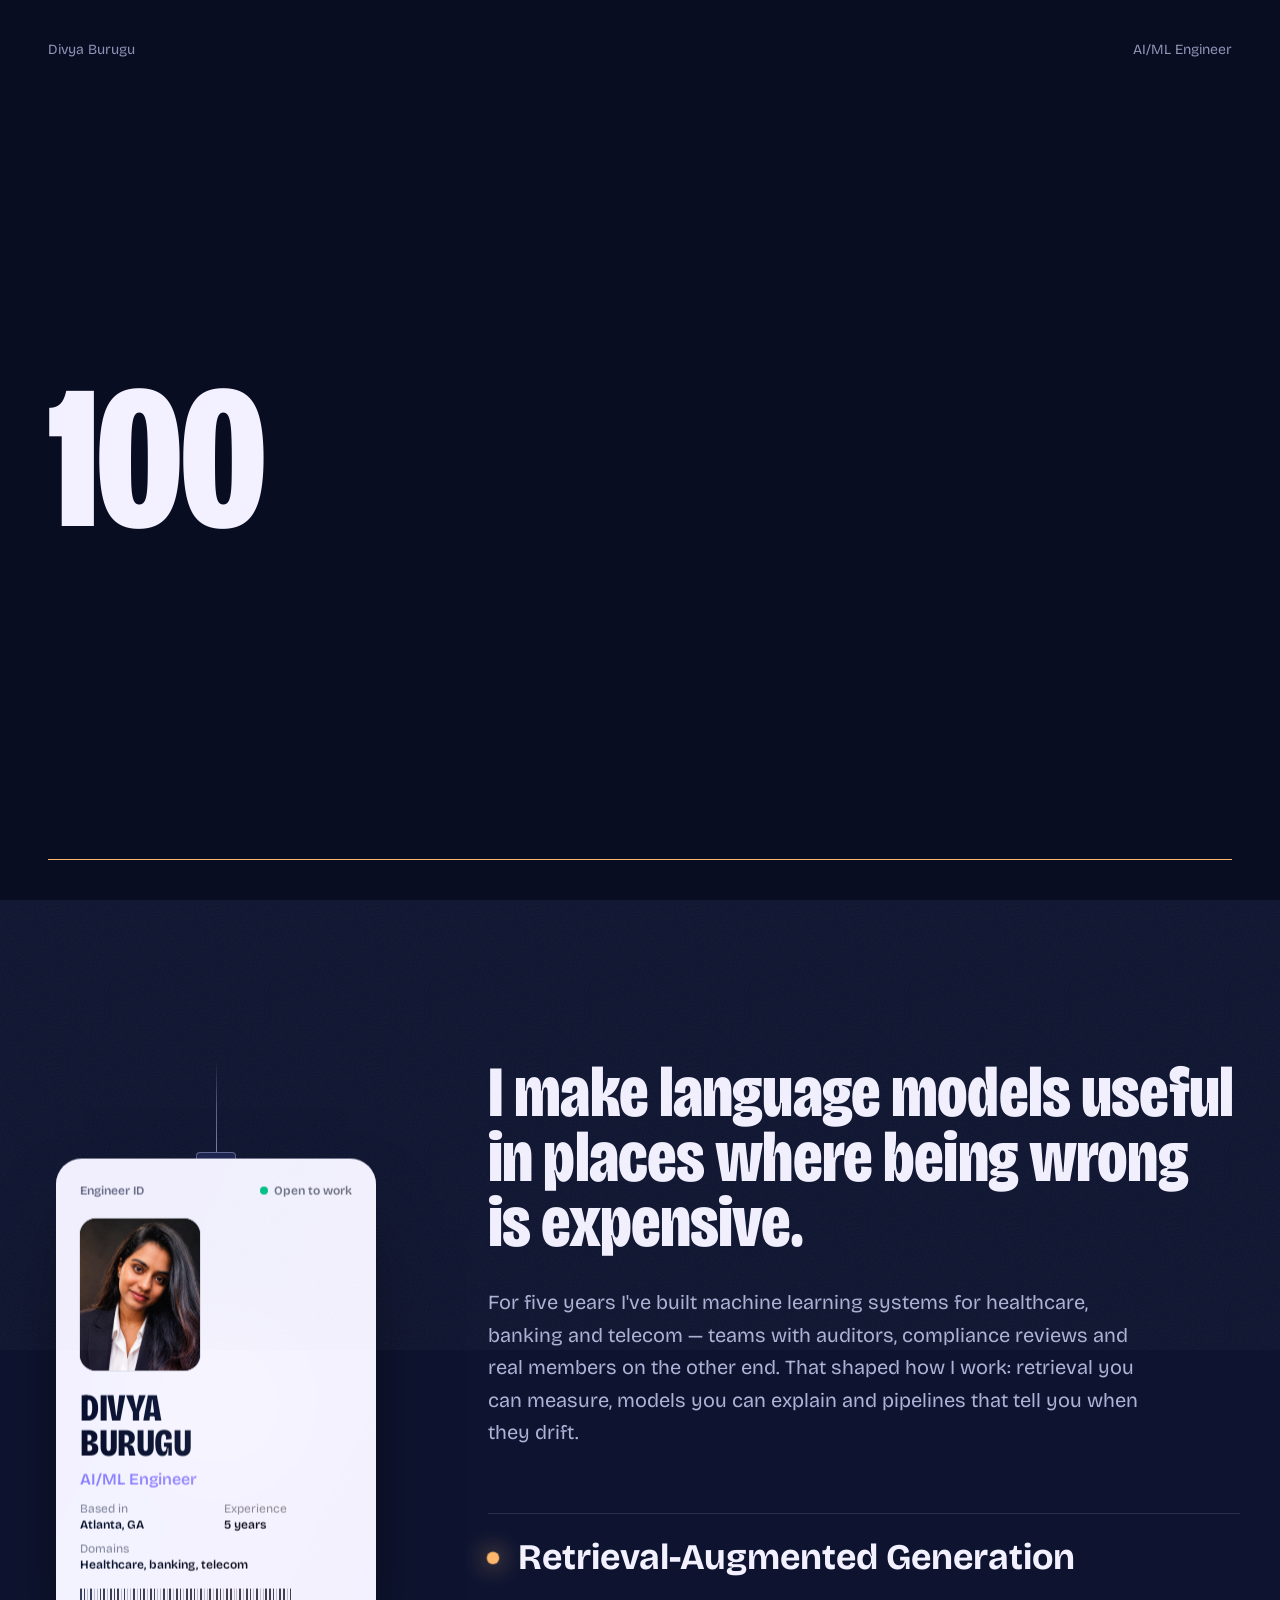
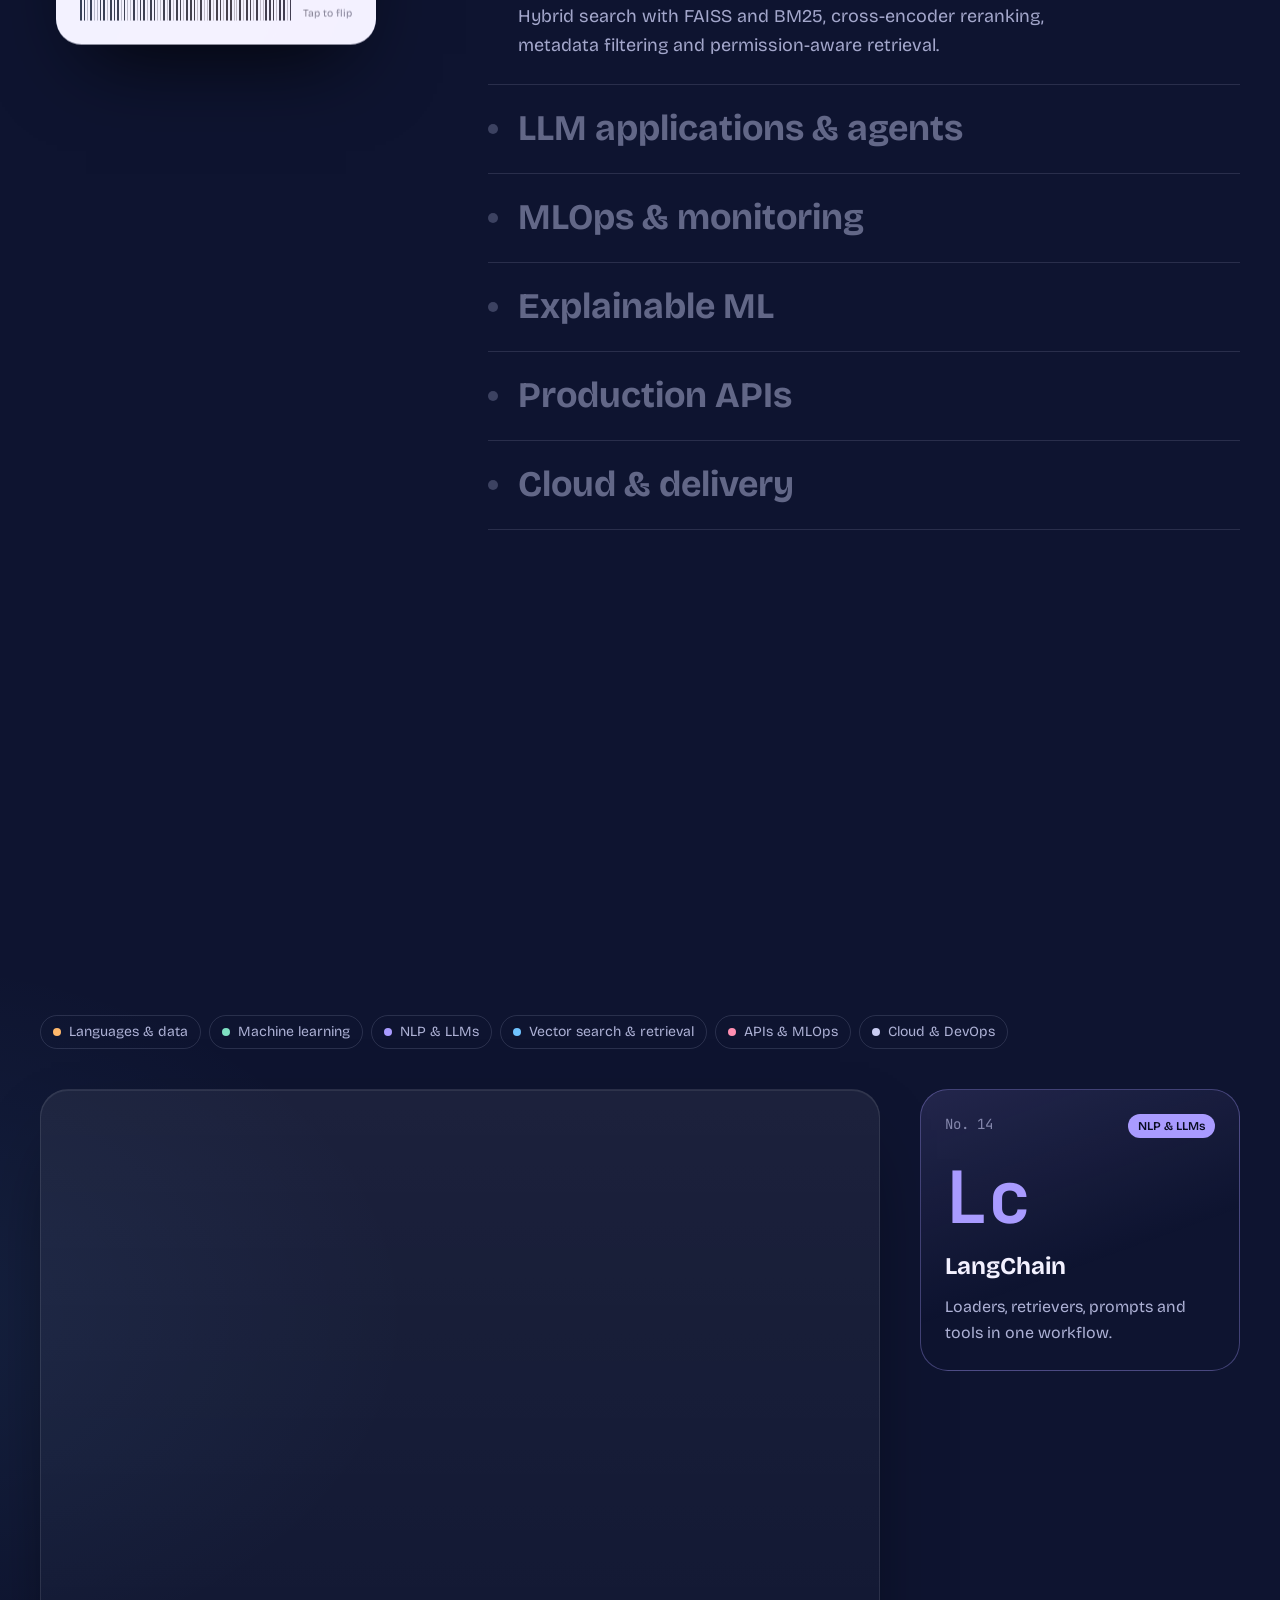
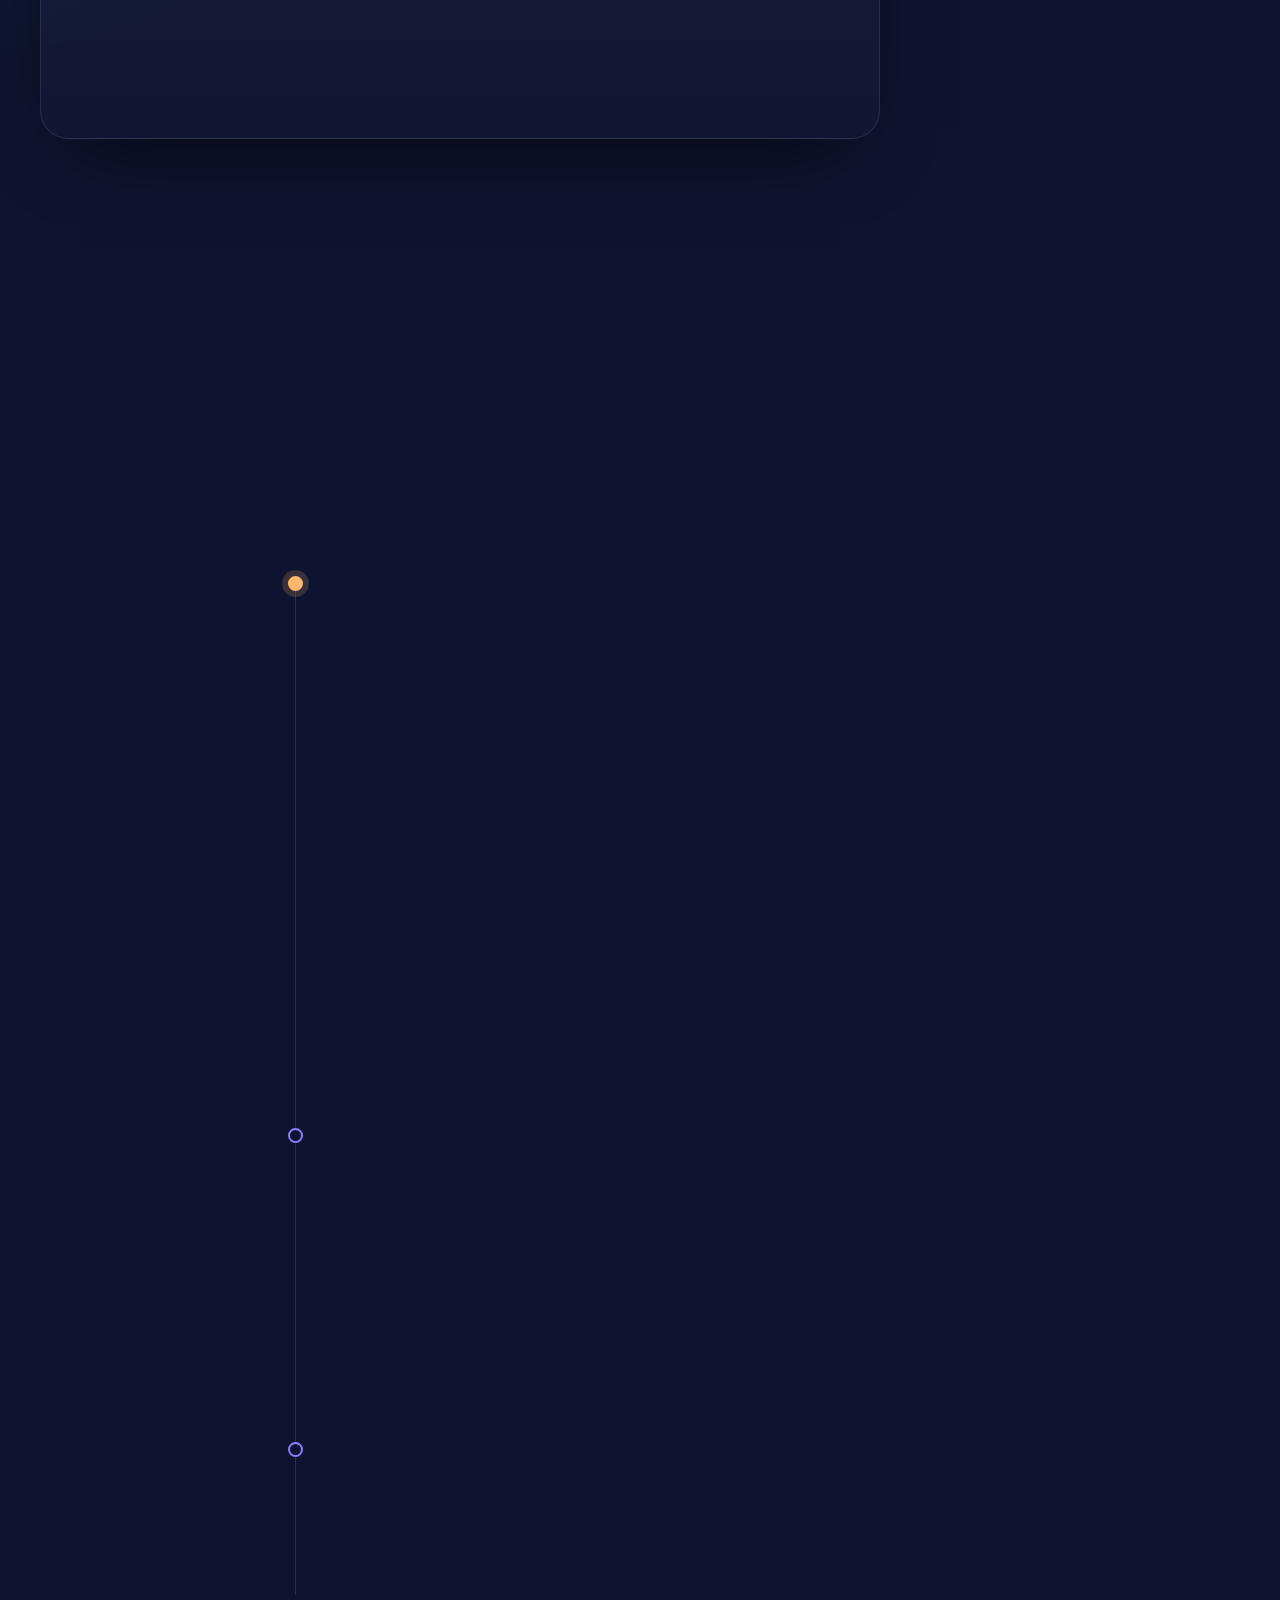
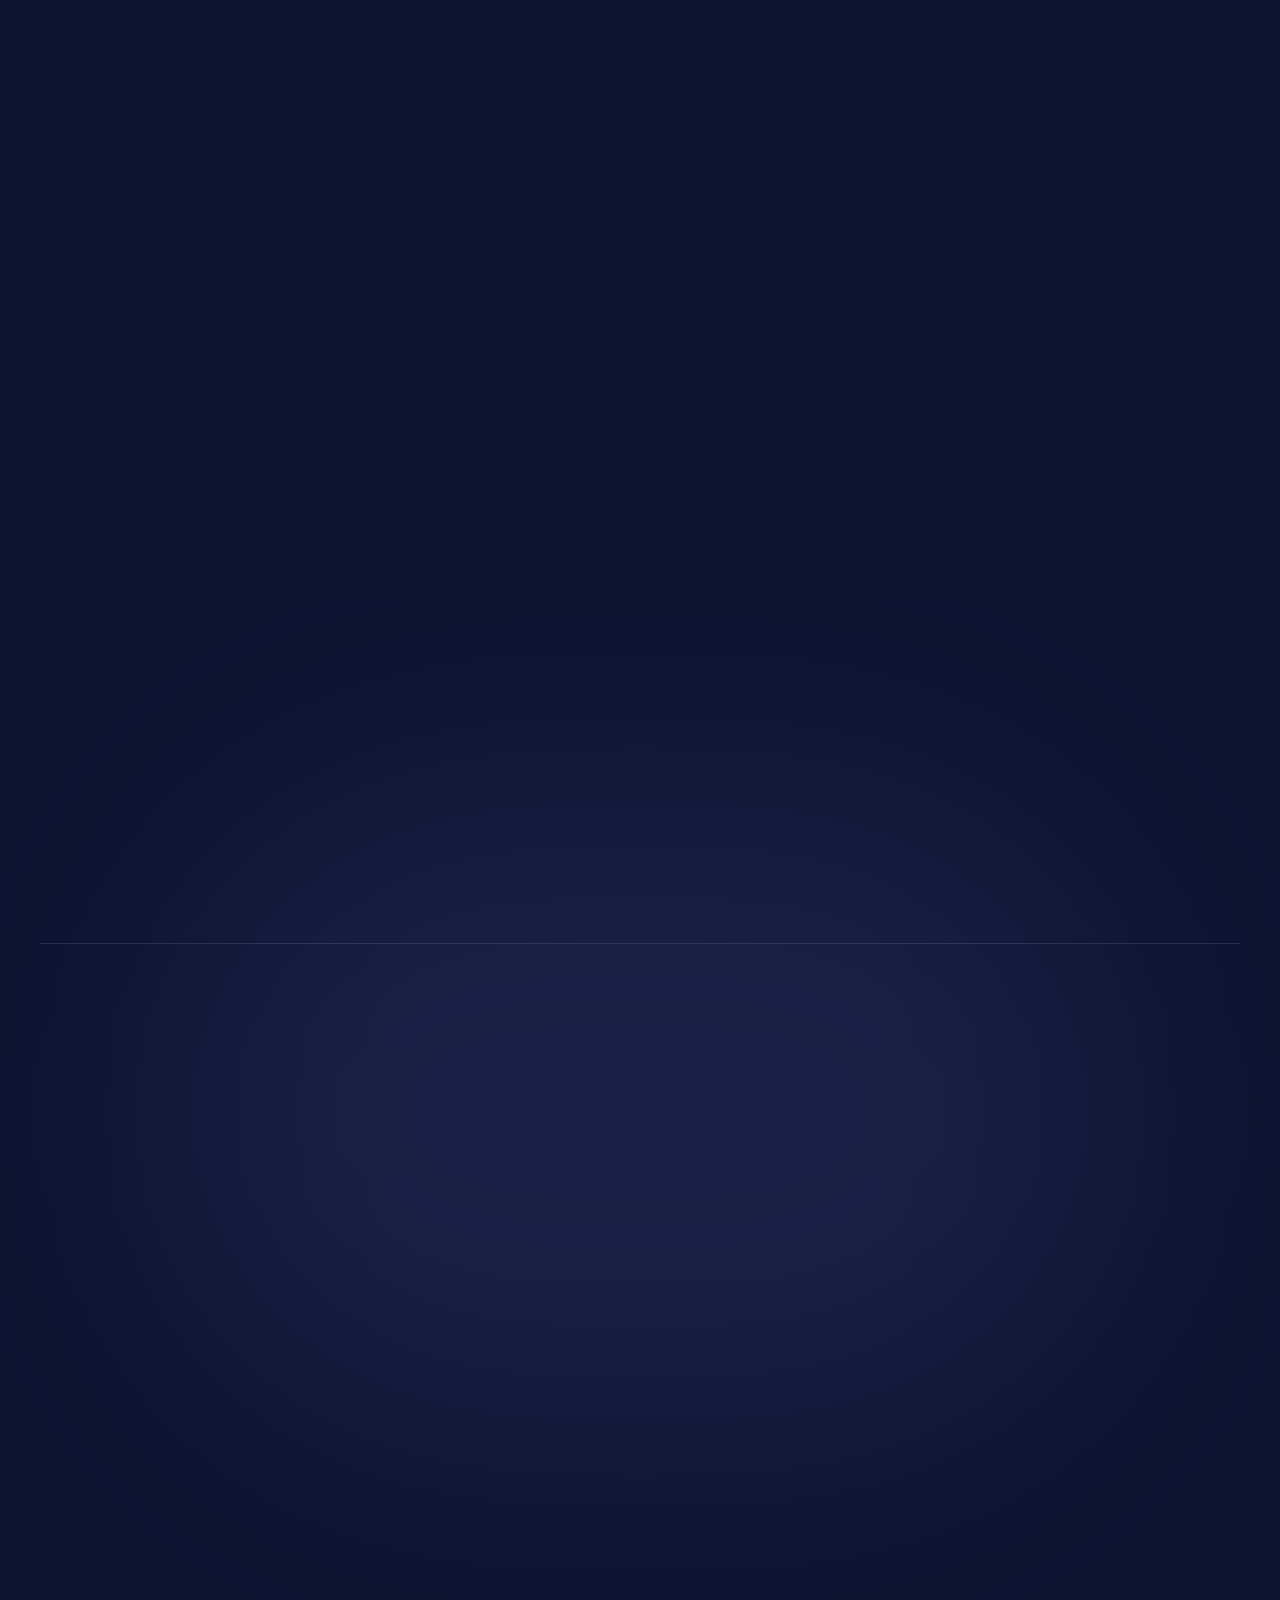
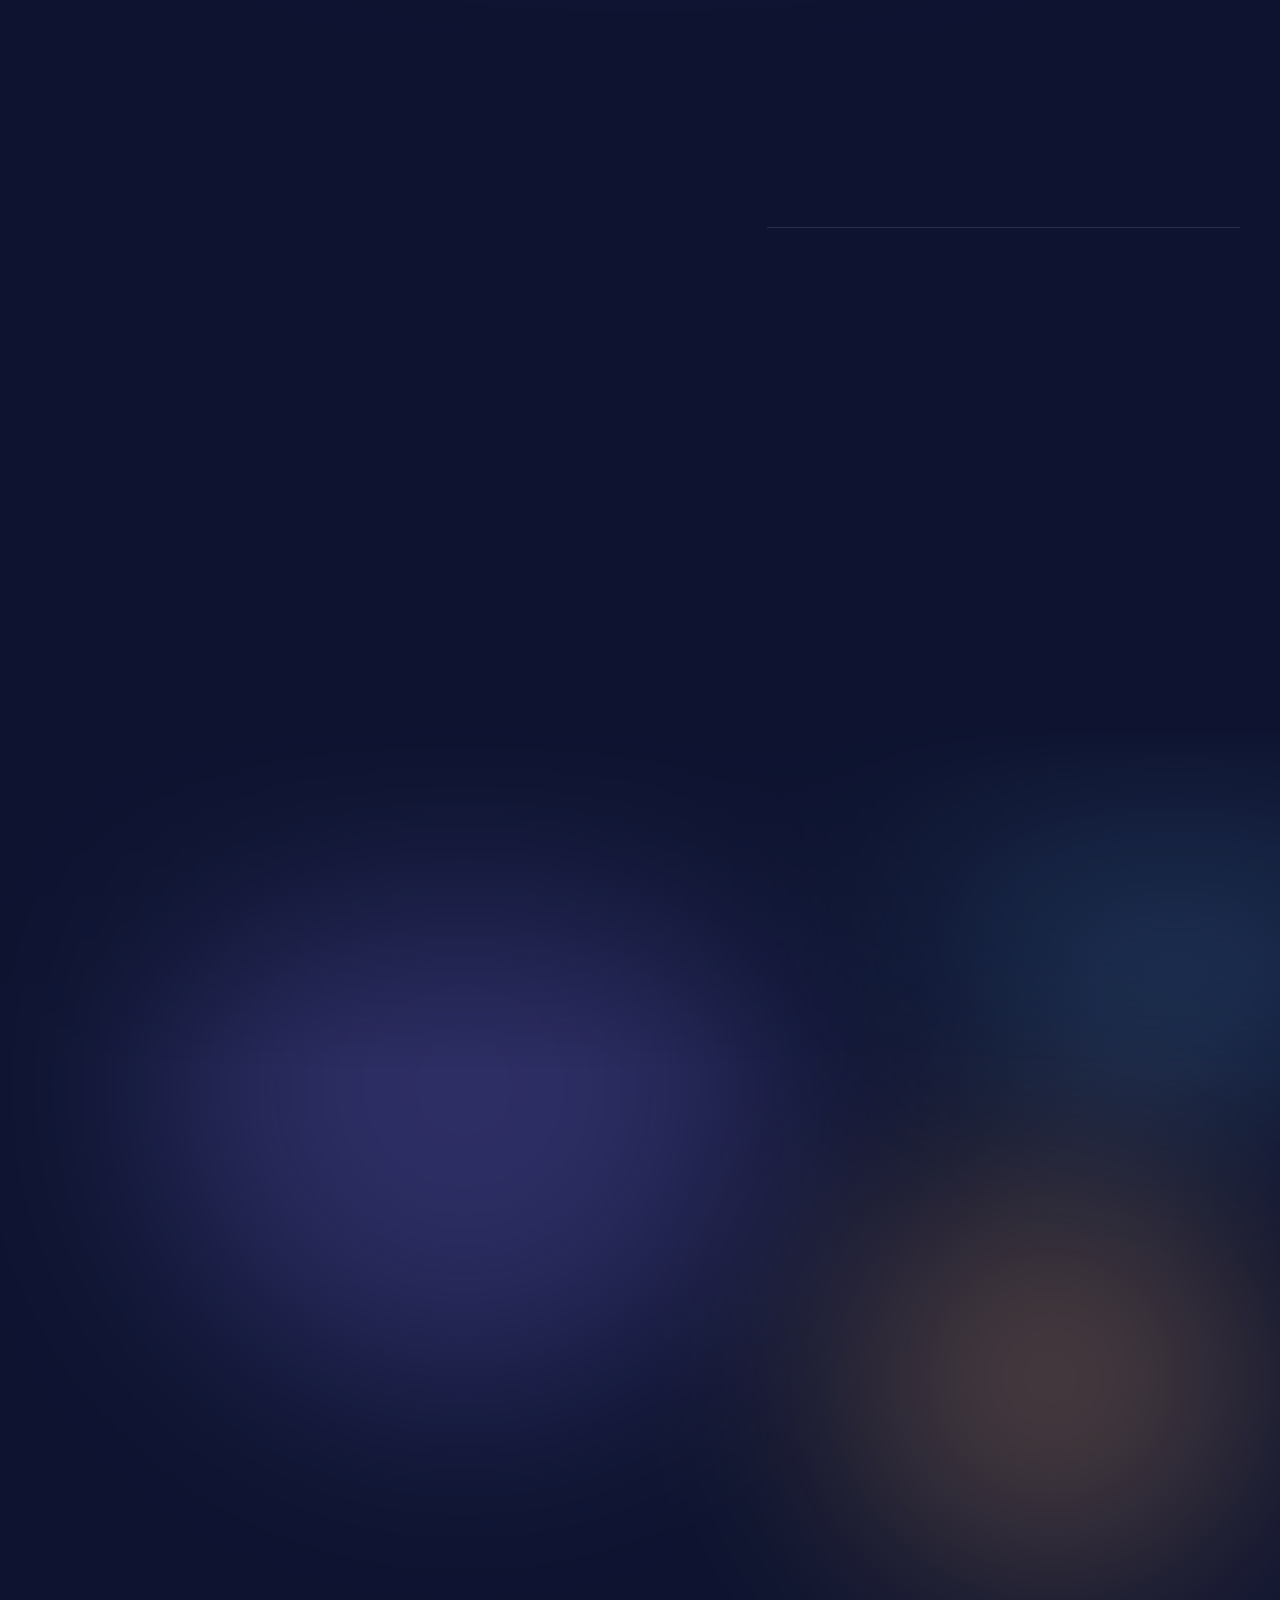
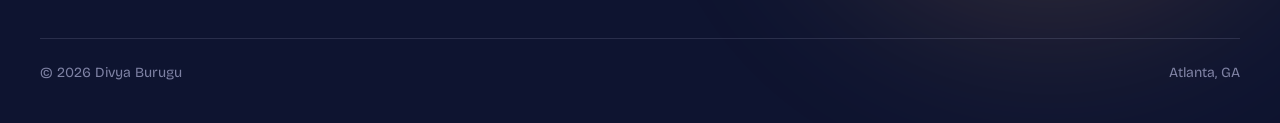
==== commit 185440f4: "Revert to 3D character hero Co-Authored-By: Claude Opus 5.5 <noreply@anthropic.com> Claude-Session: " ====
--- a/index.html
+++ b/index.html
@@ -1 +1 @@
-<!DOCTYPE html><html lang="en"><head><meta charSet="utf-8"/><link rel="preconnect" href="/" crossorigin=""/><meta name="viewport" content="width=device-width, initial-scale=1"/><link rel="preload" as="image" href="./divya.jpg"/><link rel="stylesheet" href="/_next/static/chunks/2-mf1p57-yptn.css" data-precedence="next"/><link rel="preload" as="script" fetchPriority="low" href="/_next/static/chunks/0wfurka9errm3.js"/><script src="/_next/static/chunks/0yz0oxanetv6p.js" async=""></script><script src="/_next/static/chunks/2olo2e9e-_esu.js" async=""></script><script src="/_next/static/chunks/turbopack-2u1d16houkiyo.js" async=""></script><script src="/_next/static/chunks/1ua2kfq9s-me6.js" async=""></script><script src="/_next/static/chunks/3ga2hsp7vs5t5.js" async=""></script><script src="/_next/static/chunks/1xnqhimbhq7sc.js" async=""></script><meta name="theme-color" content="#0e1430"/><title>Divya Burugu | AI/ML Engineer</title><meta name="description" content="Divya Burugu is an AI/ML Engineer in Atlanta building retrieval-augmented generation, LLM agents and production ML pipelines across healthcare, banking and telecom."/><meta name="author" content="Divya Burugu"/><meta name="keywords" content="Divya Burugu,AI/ML Engineer,RAG,LLM,LangChain,LangGraph,MLOps,Atlanta"/><meta property="og:title" content="Divya Burugu | AI/ML Engineer"/><meta property="og:description" content="Divya Burugu is an AI/ML Engineer in Atlanta building retrieval-augmented generation, LLM agents and production ML pipelines across healthcare, banking and telecom."/><meta property="og:url" content="https://divyaa-stack.github.io"/><meta property="og:site_name" content="Divya Burugu"/><meta property="og:image" content="https://divyaa-stack.github.io/og.png"/><meta property="og:image:width" content="1200"/><meta property="og:image:height" content="630"/><meta property="og:image:alt" content="Divya Burugu, AI/ML Engineer"/><meta property="og:type" content="website"/><meta name="twitter:card" content="summary_large_image"/><meta name="twitter:title" content="Divya Burugu | AI/ML Engineer"/><meta name="twitter:description" content="Divya Burugu is an AI/ML Engineer in Atlanta building retrieval-augmented generation, LLM agents and production ML pipelines across healthcare, banking and telecom."/><meta name="twitter:image" content="https://divyaa-stack.github.io/og.png"/><link rel="icon" href="/icon.svg"/><meta name="next-size-adjust" content=""/><script src="/_next/static/chunks/0cz1d0mv5g_q7.js" noModule=""></script></head><body class="grain min-h-screen"><div hidden=""><!--$--><!--/$--></div><div class="fixed inset-0 z-[70] flex flex-col justify-between bg-deep px-6 py-6 md:px-12 md:py-10" role="status" aria-label="Loading portfolio" style="clip-path:inset(0 0 0% 0)"><div class="flex justify-between text-sm text-mist/70"><span>Divya Burugu</span><span>AI/ML Engineer</span></div><div class="overflow-hidden"><p class="display text-[22vw] font-extrabold leading-none text-paper md:text-[16vw]" style="transform:translateY(100%)">000</p></div><div class="h-px w-full bg-mist/15"><div class="h-px bg-amber" style="width:0%"></div></div></div><header class="fixed inset-x-0 top-0 z-50 flex justify-center px-4 pt-4" style="opacity:0;transform:translateY(-30px)"><nav aria-label="Main" class="flex w-full max-w-7xl items-center justify-between rounded-full px-4 py-2.5 transition-all duration-500 md:px-6 border border-transparent"><button class="flex items-center gap-2 font-extrabold" aria-label="Back to top"><span class="grid h-8 w-8 place-items-center rounded-lg bg-paper text-sm text-deep">DB</span><span class="hidden sm:inline">Divya Burugu</span></button><ul class="hidden items-center gap-1 md:flex"><li><button class="relative rounded-full px-3.5 py-1.5 text-sm transition text-mist/80 hover:text-paper"><span class="relative">About</span></button></li><li><button class="relative rounded-full px-3.5 py-1.5 text-sm transition text-mist/80 hover:text-paper"><span class="relative">Skills</span></button></li><li><button class="relative rounded-full px-3.5 py-1.5 text-sm transition text-mist/80 hover:text-paper"><span class="relative">Experience</span></button></li><li><button class="relative rounded-full px-3.5 py-1.5 text-sm transition text-mist/80 hover:text-paper"><span class="relative">Projects</span></button></li><li><button class="relative rounded-full px-3.5 py-1.5 text-sm transition text-mist/80 hover:text-paper"><span class="relative">Contact</span></button></li></ul><button class="rounded-full bg-amber px-4 py-1.5 text-sm font-bold text-deep transition hover:bg-paper md:hidden">Contact</button></nav></header><main class="relative z-10"><section id="top" class="relative flex min-h-[100svh] flex-col overflow-hidden px-5 pb-8 pt-24 md:px-10 md:pb-10 md:pt-28" aria-label="Introduction"><h1 class="display pointer-events-none relative z-0 select-none font-extrabold uppercase text-paper"><span class="sr-only">Divya Burugu, AI/ML Engineer</span><span aria-hidden="true" class="block text-[21vw] md:text-[15.5vw]"><span class="block overflow-hidden "><span class="block" style="transform:translateY(105%)">Divya</span></span><span class="block overflow-hidden text-transparent [-webkit-text-stroke:1.5px_rgba(201,204,242,0.55)]"><span class="block" style="transform:translateY(105%)">Burugu</span></span></span></h1><div class="relative z-20 mt-5 md:absolute md:right-[5%] md:top-[13%] md:mt-0"><div class="relative w-[min(19rem,86vw)] origin-bottom-left rounded-[1.4rem] rounded-bl-md border border-white/15 bg-ink/55 p-4 pr-5 shadow-[0_20px_60px_-20px_rgba(140,124,255,0.5)] backdrop-blur-xl md:w-[21rem] md:p-5" style="opacity:0;transform:translateY(10px) scale(0.85)"><p class="sr-only">Hi, I&#x27;m Divya Burugu. I&#x27;m an AI/ML Engineer who builds retrieval systems, LLM applications and the pipelines that keep models honest in production. Five years across healthcare, banking and telecom. Welcome to my corner of latent space.</p><p aria-hidden="true" class="min-h-[4.2em] text-[0.98rem] leading-snug text-paper md:text-[1.06rem]"><span class="ml-0.5 inline-block h-[1em] w-[2px] translate-y-[2px] bg-amber [animation:caret_0.9s_steps(1)_infinite]"></span></p><div class="mt-3 flex items-center justify-between gap-3"><div class="flex gap-1.5" aria-hidden="true"><span class="h-1 rounded-full transition-all duration-500 w-5 bg-amber"></span><span class="h-1 rounded-full transition-all duration-500 w-1.5 bg-mist/20"></span><span class="h-1 rounded-full transition-all duration-500 w-1.5 bg-mist/20"></span><span class="h-1 rounded-full transition-all duration-500 w-1.5 bg-mist/20"></span></div></div></div></div><div class="relative z-10 -mx-5 -mt-10 h-[26rem] md:absolute md:inset-y-0 md:left-[24%] md:right-[-4%] md:mx-0 md:mt-0 md:h-auto" style="opacity:0"><!--$!--><template data-dgst=""></template><!--/$--><div class="pointer-events-none absolute bottom-[19%] left-1/2 h-[64%] -translate-x-1/2 md:bottom-[20%] md:h-[60%]" style="aspect-ratio:3 / 4;perspective:1100px;opacity:0;transform:translateY(60px) scale(0.92)"><div aria-hidden="true" class="absolute inset-x-[8%] -bottom-[6%] top-[30%] rounded-[50%] bg-gradient-to-t from-iris/35 via-iris/5 to-transparent blur-2xl"></div><div class="relative h-full w-full" style="transform-style:preserve-3d;transform:none"><div class="absolute inset-0 rounded-t-[999px] rounded-b-[2.2rem]"></div><div class="absolute inset-0 overflow-hidden rounded-t-[999px] rounded-b-[2.2rem] bg-deep"><div class="absolute inset-[-4%]" style="transform:none"><div class="h-full w-full"><img src="./divya.jpg" alt="Divya Burugu" class="h-full w-full object-cover object-[50%_18%]" draggable="false"/></div></div><div aria-hidden="true" class="absolute inset-0 bg-gradient-to-t from-ink via-transparent to-iris/10"></div><div aria-hidden="true" class="absolute inset-0 mix-blend-soft-light bg-gradient-to-br from-iris/30 via-transparent to-amber/25"></div><div aria-hidden="true" class="absolute inset-y-0 w-1/3 -skew-x-12 bg-gradient-to-r from-transparent via-white/15 to-transparent"></div><div aria-hidden="true" class="absolute inset-0 opacity-40" style="background:radial-gradient(circle at 50% 0%, rgba(255,255,255,.25), transparent 45%)"></div><div aria-hidden="true" class="absolute inset-0 opacity-[0.07]" style="background-image:repeating-linear-gradient(0deg, #fff 0 1px, transparent 1px 4px)"></div></div><div aria-hidden="true" class="absolute inset-x-0 -bottom-9 flex h-7 items-end justify-center gap-[3px]"><span class="w-[3px] rounded-full bg-gradient-to-t from-iris to-amber" style="opacity:0.35"></span><span class="w-[3px] rounded-full bg-gradient-to-t from-iris to-amber" style="opacity:0.35"></span><span class="w-[3px] rounded-full bg-gradient-to-t from-iris to-amber" style="opacity:0.35"></span><span class="w-[3px] rounded-full bg-gradient-to-t from-iris to-amber" style="opacity:0.35"></span><span class="w-[3px] rounded-full bg-gradient-to-t from-iris to-amber" style="opacity:0.35"></span><span class="w-[3px] rounded-full bg-gradient-to-t from-iris to-amber" style="opacity:0.35"></span><span class="w-[3px] rounded-full bg-gradient-to-t from-iris to-amber" style="opacity:0.35"></span><span class="w-[3px] rounded-full bg-gradient-to-t from-iris to-amber" style="opacity:0.35"></span><span class="w-[3px] rounded-full bg-gradient-to-t from-iris to-amber" style="opacity:0.35"></span><span class="w-[3px] rounded-full bg-gradient-to-t from-iris to-amber" style="opacity:0.35"></span><span class="w-[3px] rounded-full bg-gradient-to-t from-iris to-amber" style="opacity:0.35"></span><span class="w-[3px] rounded-full bg-gradient-to-t from-iris to-amber" style="opacity:0.35"></span><span class="w-[3px] rounded-full bg-gradient-to-t from-iris to-amber" style="opacity:0.35"></span><span class="w-[3px] rounded-full bg-gradient-to-t from-iris to-amber" style="opacity:0.35"></span><span class="w-[3px] rounded-full bg-gradient-to-t from-iris to-amber" style="opacity:0.35"></span><span class="w-[3px] rounded-full bg-gradient-to-t from-iris to-amber" style="opacity:0.35"></span><span class="w-[3px] rounded-full bg-gradient-to-t from-iris to-amber" style="opacity:0.35"></span><span class="w-[3px] rounded-full bg-gradient-to-t from-iris to-amber" style="opacity:0.35"></span></div></div></div></div><div class="relative z-20 -mt-6 grid gap-6 md:mt-auto md:grid-cols-[1fr_auto] md:items-end"><div class="max-w-xl" style="opacity:0;transform:translateY(24px)"><p class="text-lg font-semibold text-paper md:text-xl">AI/ML Engineer<!-- --> <span class="text-mist/50">|</span> <!-- -->LLMs, RAG &amp; MLOps</p><p class="mt-2 text-base leading-relaxed text-mist/80 md:text-lg">Building retrieval that finds the right answer.<br/>Engineering models that can explain themselves.</p><div class="mt-6 flex flex-wrap gap-3"><button class="group relative overflow-hidden rounded-full bg-paper px-6 py-3 font-semibold text-deep transition-transform duration-300 hover:-translate-y-0.5"><span class="relative z-10">Explore my work</span><span class="absolute inset-0 -translate-x-full bg-amber transition-transform duration-500 ease-out group-hover:translate-x-0"></span></button><button class="rounded-full border border-mist/30 bg-white/[0.04] px-6 py-3 font-semibold text-paper backdrop-blur transition duration-300 hover:-translate-y-0.5 hover:border-iris hover:bg-iris/15">Let&#x27;s connect</button></div></div><button class="hidden items-center gap-3 text-sm text-mist/70 transition hover:text-paper md:flex" aria-label="Scroll to the next section" style="opacity:0">Scroll<span class="relative flex h-10 w-6 justify-center rounded-full border border-mist/30"><span class="mt-2 h-2 w-1 rounded-full bg-amber [animation:drift_1.8s_ease-in-out_infinite]"></span></span></button></div></section><section id="identity" class="relative px-5 py-28 md:px-10 md:py-40" aria-labelledby="identity-title"><div class="mx-auto grid max-w-7xl items-start gap-16 md:grid-cols-[minmax(0,22rem)_1fr] md:gap-24"><div class="md:sticky md:top-10"><div class="flex flex-col items-center" style="perspective:1200px"><div class="h-16 w-px bg-gradient-to-b from-transparent via-mist/40 to-mist/60 md:h-24" aria-hidden="true"></div><div class="-mt-1 h-3 w-10 rounded-sm border border-mist/40 bg-dusk" aria-hidden="true"></div><div class="-mt-1 w-[min(20rem,82vw)]" style="transform-style:preserve-3d;transform:none"><button type="button" aria-label="Flip the card to read the summary" aria-pressed="false" class="relative block aspect-[5/7.6] w-full cursor-pointer text-left" style="transform-style:preserve-3d"><div class="absolute inset-0 flex flex-col overflow-hidden rounded-[1.6rem] bg-paper p-6 text-deep shadow-[0_40px_80px_-30px_rgba(0,0,0,0.8)]" style="backface-visibility:hidden"><div class="pointer-events-none absolute inset-0 mix-blend-soft-light" style="background:radial-gradient(circle at 50% 50%, rgba(255,255,255,0.55), rgba(255,255,255,0) 45%), linear-gradient(115deg, rgba(140,124,255,0.25), rgba(111,195,255,0.18) 40%, rgba(255,184,107,0.25) 70%, rgba(140,124,255,0.2))"></div><div class="flex items-center justify-between text-xs font-semibold text-deep/60"><span>Engineer ID</span><span class="flex items-center gap-1.5"><span class="h-2 w-2 rounded-full bg-emerald-500"></span> Open to work</span></div><div class="relative mt-5 h-[9.5rem] w-[7.5rem] overflow-hidden rounded-2xl bg-deep ring-1 ring-deep/10"><img src="./divya.jpg" alt="Portrait of Divya Burugu" class="h-full w-full origin-top scale-[1.35] object-cover object-[52%_8%]" draggable="false"/><div class="pointer-events-none absolute inset-0 bg-gradient-to-t from-iris/25 to-transparent mix-blend-soft-light"></div></div><p class="display mt-5 text-[2.4rem] font-extrabold uppercase">Divya<br/>Burugu</p><p class="mt-2 font-semibold text-iris">AI/ML Engineer</p><dl class="mt-auto grid grid-cols-2 gap-x-4 gap-y-2 text-xs"><div><dt class="text-deep/50">Based in</dt><dd class="font-semibold">Atlanta, GA</dd></div><div><dt class="text-deep/50">Experience</dt><dd class="font-semibold">5<!-- --> years</dd></div><div class="col-span-2"><dt class="text-deep/50">Domains</dt><dd class="font-semibold">Healthcare, banking, telecom</dd></div></dl><div class="mt-4 flex items-end justify-between gap-3"><div class="flex h-8 min-w-0 flex-1 items-stretch gap-[2px] overflow-hidden" aria-hidden="true"><span class="w-[2px] bg-deep/80"></span><span class="w-[2px] bg-deep/80"></span><span class="w-[1px] bg-deep/25"></span><span class="w-[2px] bg-deep/80"></span><span class="w-[1px] bg-deep/25"></span><span class="w-[1px] bg-deep/25"></span><span class="w-[2px] bg-deep/80"></span><span class="w-[2px] bg-deep/80"></span><span class="w-[1px] bg-deep/25"></span><span class="w-[2px] bg-deep/80"></span><span class="w-[2px] bg-deep/80"></span><span class="w-[2px] bg-deep/80"></span><span class="w-[1px] bg-deep/25"></span><span class="w-[2px] bg-deep/80"></span><span class="w-[1px] bg-deep/25"></span><span class="w-[1px] bg-deep/25"></span><span class="w-[2px] bg-deep/80"></span><span class="w-[1px] bg-deep/25"></span><span class="w-[2px] bg-deep/80"></span><span class="w-[2px] bg-deep/80"></span><span class="w-[1px] bg-deep/25"></span><span class="w-[2px] bg-deep/80"></span><span class="w-[2px] bg-deep/80"></span><span class="w-[1px] bg-deep/25"></span><span class="w-[1px] bg-deep/25"></span><span class="w-[2px] bg-deep/80"></span><span class="w-[1px] bg-deep/25"></span><span class="w-[2px] bg-deep/80"></span><span class="w-[1px] bg-deep/25"></span><span class="w-[2px] bg-deep/80"></span><span class="w-[2px] bg-deep/80"></span><span class="w-[1px] bg-deep/25"></span><span class="w-[2px] bg-deep/80"></span><span class="w-[2px] bg-deep/80"></span><span class="w-[2px] bg-deep/80"></span><span class="w-[1px] bg-deep/25"></span><span class="w-[2px] bg-deep/80"></span><span class="w-[1px] bg-deep/25"></span><span class="w-[1px] bg-deep/25"></span><span class="w-[2px] bg-deep/80"></span><span class="w-[1px] bg-deep/25"></span><span class="w-[2px] bg-deep/80"></span><span class="w-[2px] bg-deep/80"></span><span class="w-[1px] bg-deep/25"></span><span class="w-[2px] bg-deep/80"></span><span class="w-[2px] bg-deep/80"></span><span class="w-[1px] bg-deep/25"></span><span class="w-[1px] bg-deep/25"></span><span class="w-[2px] bg-deep/80"></span><span class="w-[1px] bg-deep/25"></span><span class="w-[2px] bg-deep/80"></span><span class="w-[2px] bg-deep/80"></span><span class="w-[1px] bg-deep/25"></span><span class="w-[2px] bg-deep/80"></span><span class="w-[1px] bg-deep/25"></span><span class="w-[1px] bg-deep/25"></span><span class="w-[2px] bg-deep/80"></span><span class="w-[2px] bg-deep/80"></span><span class="w-[2px] bg-deep/80"></span><span class="w-[1px] bg-deep/25"></span><span class="w-[2px] bg-deep/80"></span><span class="w-[2px] bg-deep/80"></span><span class="w-[1px] bg-deep/25"></span><span class="w-[2px] bg-deep/80"></span></div><span class="shrink-0 whitespace-nowrap text-[0.65rem] text-deep/50">Tap to flip</span></div></div><div class="absolute inset-0 flex flex-col overflow-hidden rounded-[1.6rem] border border-white/15 bg-gradient-to-br from-dusk to-deep p-6 text-paper shadow-[0_40px_80px_-30px_rgba(0,0,0,0.8)]" style="backface-visibility:hidden;transform:rotateY(180deg)"><p class="text-xs font-semibold text-mist/60">Summary</p><p class="mt-3 text-[0.95rem] leading-relaxed text-paper/90">AI/ML Engineer with 5 years of experience building machine learning systems, LLM-powered applications and data pipelines across healthcare, financial services and telecommunications.</p><p class="mt-5 text-xs font-semibold text-mist/60">Works with</p><div class="mt-2 flex flex-wrap gap-1.5"><span class="rounded-full border border-mist/20 px-2.5 py-1 font-mono text-[0.7rem] text-mist">Python</span><span class="rounded-full border border-mist/20 px-2.5 py-1 font-mono text-[0.7rem] text-mist">LangChain</span><span class="rounded-full border border-mist/20 px-2.5 py-1 font-mono text-[0.7rem] text-mist">LangGraph</span><span class="rounded-full border border-mist/20 px-2.5 py-1 font-mono text-[0.7rem] text-mist">FAISS</span><span class="rounded-full border border-mist/20 px-2.5 py-1 font-mono text-[0.7rem] text-mist">FastAPI</span><span class="rounded-full border border-mist/20 px-2.5 py-1 font-mono text-[0.7rem] text-mist">MLflow</span><span class="rounded-full border border-mist/20 px-2.5 py-1 font-mono text-[0.7rem] text-mist">XGBoost</span><span class="rounded-full border border-mist/20 px-2.5 py-1 font-mono text-[0.7rem] text-mist">AWS</span><span class="rounded-full border border-mist/20 px-2.5 py-1 font-mono text-[0.7rem] text-mist">Azure</span></div><p class="mt-auto text-sm text-amber">divyaburu25@gmail.com</p><p class="mt-1 text-sm text-mist/80">+1 (678) 532-1795</p><span class="mt-2 text-[0.65rem] text-mist/50">Tap to flip back</span></div></button></div></div></div><div><div style="opacity:0;filter:blur(8px);transform:translateY(40px)"><h2 id="identity-title" class="display max-w-3xl text-5xl font-extrabold md:text-7xl">I make language models useful in places where being wrong is expensive.</h2></div><div style="opacity:0;filter:blur(8px);transform:translateY(40px)"><p class="mt-8 max-w-2xl text-lg leading-relaxed text-mist/85 md:text-xl">For five years I&#x27;ve built machine learning systems for healthcare, banking and telecom — teams with auditors, compliance reviews and real members on the other end. That shaped how I work: retrieval you can measure, models you can explain and pipelines that tell you when they drift.</p></div><div class="mt-16 border-t hairline" role="list"><div role="listitem" class="group border-b hairline"><button class="flex w-full items-center gap-5 py-5 text-left md:py-6" aria-expanded="true"><span class="h-2.5 w-2.5 shrink-0 rounded-full transition-all duration-500 scale-125 bg-amber shadow-[0_0_20px_#ffb86b]"></span><span class="text-2xl font-bold transition-colors duration-300 md:text-4xl text-paper">Retrieval-Augmented Generation</span></button><div class="overflow-hidden" style="height:auto;opacity:1"><p class="max-w-xl pb-6 pl-[1.9rem] text-base leading-relaxed text-mist/80 md:text-lg">Hybrid search with FAISS and BM25, cross-encoder reranking, metadata filtering and permission-aware retrieval.</p></div></div><div role="listitem" class="group border-b hairline"><button class="flex w-full items-center gap-5 py-5 text-left md:py-6" aria-expanded="false"><span class="h-2.5 w-2.5 shrink-0 rounded-full transition-all duration-500 bg-mist/25"></span><span class="text-2xl font-bold transition-colors duration-300 md:text-4xl text-mist/45">LLM applications &amp; agents</span></button><div class="overflow-hidden" style="height:0px;opacity:0"><p class="max-w-xl pb-6 pl-[1.9rem] text-base leading-relaxed text-mist/80 md:text-lg">LangChain and LangGraph workflows with tool calling, memory, structured outputs and human-in-the-loop controls.</p></div></div><div role="listitem" class="group border-b hairline"><button class="flex w-full items-center gap-5 py-5 text-left md:py-6" aria-expanded="false"><span class="h-2.5 w-2.5 shrink-0 rounded-full transition-all duration-500 bg-mist/25"></span><span class="text-2xl font-bold transition-colors duration-300 md:text-4xl text-mist/45">MLOps &amp; monitoring</span></button><div class="overflow-hidden" style="height:0px;opacity:0"><p class="max-w-xl pb-6 pl-[1.9rem] text-base leading-relaxed text-mist/80 md:text-lg">MLflow registries, scheduled batch scoring, feature-drift detection and delayed-label evaluation.</p></div></div><div role="listitem" class="group border-b hairline"><button class="flex w-full items-center gap-5 py-5 text-left md:py-6" aria-expanded="false"><span class="h-2.5 w-2.5 shrink-0 rounded-full transition-all duration-500 bg-mist/25"></span><span class="text-2xl font-bold transition-colors duration-300 md:text-4xl text-mist/45">Explainable ML</span></button><div class="overflow-hidden" style="height:0px;opacity:0"><p class="max-w-xl pb-6 pl-[1.9rem] text-base leading-relaxed text-mist/80 md:text-lg">SHAP and LIME reports that make credit and healthcare models auditable for compliance teams.</p></div></div><div role="listitem" class="group border-b hairline"><button class="flex w-full items-center gap-5 py-5 text-left md:py-6" aria-expanded="false"><span class="h-2.5 w-2.5 shrink-0 rounded-full transition-all duration-500 bg-mist/25"></span><span class="text-2xl font-bold transition-colors duration-300 md:text-4xl text-mist/45">Production APIs</span></button><div class="overflow-hidden" style="height:0px;opacity:0"><p class="max-w-xl pb-6 pl-[1.9rem] text-base leading-relaxed text-mist/80 md:text-lg">FastAPI and Flask services with Pydantic validation, OAuth 2.0, retries and fallback handling.</p></div></div><div role="listitem" class="group border-b hairline"><button class="flex w-full items-center gap-5 py-5 text-left md:py-6" aria-expanded="false"><span class="h-2.5 w-2.5 shrink-0 rounded-full transition-all duration-500 bg-mist/25"></span><span class="text-2xl font-bold transition-colors duration-300 md:text-4xl text-mist/45">Cloud &amp; delivery</span></button><div class="overflow-hidden" style="height:0px;opacity:0"><p class="max-w-xl pb-6 pl-[1.9rem] text-base leading-relaxed text-mist/80 md:text-lg">AWS (S3, Lambda, EC2, SageMaker), Azure ML and DevOps, Docker and CI/CD with GitHub Actions.</p></div></div></div></div></div></section><section id="skills" class="relative px-5 py-28 md:px-10 md:py-36" aria-labelledby="skills-title"><div class="mx-auto max-w-7xl"><div style="opacity:0;filter:blur(8px);transform:translateY(40px)"><h2 id="skills-title" class="display text-5xl font-extrabold md:text-7xl">The periodic table of my stack</h2><p class="mt-5 max-w-xl text-lg text-mist/80">Every tool I use day to day, grouped the way they work together. Press any key to see where it shows up in my work.</p></div><div class="mt-10 flex flex-wrap gap-2" role="list" aria-label="Skill groups"><span role="listitem" class="flex cursor-default items-center gap-2 rounded-full border border-mist/15 px-3 py-1.5 text-sm text-mist/85 transition hover:border-mist/40"><span class="h-2 w-2 rounded-full" style="background:#FFB86B"></span>Languages &amp; data</span><span role="listitem" class="flex cursor-default items-center gap-2 rounded-full border border-mist/15 px-3 py-1.5 text-sm text-mist/85 transition hover:border-mist/40"><span class="h-2 w-2 rounded-full" style="background:#7FE0C2"></span>Machine learning</span><span role="listitem" class="flex cursor-default items-center gap-2 rounded-full border border-mist/15 px-3 py-1.5 text-sm text-mist/85 transition hover:border-mist/40"><span class="h-2 w-2 rounded-full" style="background:#A99BFF"></span>NLP &amp; LLMs</span><span role="listitem" class="flex cursor-default items-center gap-2 rounded-full border border-mist/15 px-3 py-1.5 text-sm text-mist/85 transition hover:border-mist/40"><span class="h-2 w-2 rounded-full" style="background:#6FC3FF"></span>Vector search &amp; retrieval</span><span role="listitem" class="flex cursor-default items-center gap-2 rounded-full border border-mist/15 px-3 py-1.5 text-sm text-mist/85 transition hover:border-mist/40"><span class="h-2 w-2 rounded-full" style="background:#FF8FB1"></span>APIs &amp; MLOps</span><span role="listitem" class="flex cursor-default items-center gap-2 rounded-full border border-mist/15 px-3 py-1.5 text-sm text-mist/85 transition hover:border-mist/40"><span class="h-2 w-2 rounded-full" style="background:#C9CCF2"></span>Cloud &amp; DevOps</span></div><div class="mt-10 grid gap-10 lg:grid-cols-[1fr_20rem]"><div class="rounded-[1.75rem] border border-white/10 bg-gradient-to-b from-white/[0.06] to-white/[0.015] p-3 shadow-[inset_0_1px_0_rgba(255,255,255,0.08),0_30px_80px_-40px_rgba(0,0,0,0.9)] md:p-5"><div class="flex flex-col gap-2 md:gap-2.5"><div class="grid grid-cols-4 gap-2 sm:grid-cols-7 md:gap-2.5" style="padding-left:calc(0 * 0.9rem)"><button type="button" aria-pressed="false" aria-label="Python, Languages &amp; data" class="group relative flex aspect-[1/0.9] flex-col justify-between overflow-hidden rounded-xl border p-2 text-left transition-[border-color,box-shadow,opacity] duration-300 md:p-2.5 border-white/10 bg-deep/60 shadow-[inset_0_-3px_0_rgba(0,0,0,0.45),inset_0_1px_0_rgba(255,255,255,0.06)] hover:border-[color:var(--hue)] hover:shadow-[0_0_22px_-6px_var(--hue)]" tabindex="0" style="--hue:#FFB86B;opacity:0;transform:translateY(18px) rotateX(-40deg)"><span class="absolute inset-x-0 top-0 h-[3px]" style="background:#FFB86B"></span><span class="flex justify-between font-mono text-[0.6rem] text-mist/50 md:text-[0.65rem]"><span>1</span></span><span class="font-mono text-xl font-bold leading-none text-paper md:text-[1.7rem]">Py</span><span class="truncate text-[0.6rem] text-mist/75 md:text-[0.7rem]">Python</span></button><button type="button" aria-pressed="false" aria-label="R, Languages &amp; data" class="group relative flex aspect-[1/0.9] flex-col justify-between overflow-hidden rounded-xl border p-2 text-left transition-[border-color,box-shadow,opacity] duration-300 md:p-2.5 border-white/10 bg-deep/60 shadow-[inset_0_-3px_0_rgba(0,0,0,0.45),inset_0_1px_0_rgba(255,255,255,0.06)] hover:border-[color:var(--hue)] hover:shadow-[0_0_22px_-6px_var(--hue)]" tabindex="0" style="--hue:#FFB86B;opacity:0;transform:translateY(18px) rotateX(-40deg)"><span class="absolute inset-x-0 top-0 h-[3px]" style="background:#FFB86B"></span><span class="flex justify-between font-mono text-[0.6rem] text-mist/50 md:text-[0.65rem]"><span>2</span></span><span class="font-mono text-xl font-bold leading-none text-paper md:text-[1.7rem]">R</span><span class="truncate text-[0.6rem] text-mist/75 md:text-[0.7rem]">R</span></button><button type="button" aria-pressed="false" aria-label="SQL, Languages &amp; data" class="group relative flex aspect-[1/0.9] flex-col justify-between overflow-hidden rounded-xl border p-2 text-left transition-[border-color,box-shadow,opacity] duration-300 md:p-2.5 border-white/10 bg-deep/60 shadow-[inset_0_-3px_0_rgba(0,0,0,0.45),inset_0_1px_0_rgba(255,255,255,0.06)] hover:border-[color:var(--hue)] hover:shadow-[0_0_22px_-6px_var(--hue)]" tabindex="0" style="--hue:#FFB86B;opacity:0;transform:translateY(18px) rotateX(-40deg)"><span class="absolute inset-x-0 top-0 h-[3px]" style="background:#FFB86B"></span><span class="flex justify-between font-mono text-[0.6rem] text-mist/50 md:text-[0.65rem]"><span>3</span></span><span class="font-mono text-xl font-bold leading-none text-paper md:text-[1.7rem]">Sq</span><span class="truncate text-[0.6rem] text-mist/75 md:text-[0.7rem]">SQL</span></button><button type="button" aria-pressed="false" aria-label="Bash, Languages &amp; data" class="group relative flex aspect-[1/0.9] flex-col justify-between overflow-hidden rounded-xl border p-2 text-left transition-[border-color,box-shadow,opacity] duration-300 md:p-2.5 border-white/10 bg-deep/60 shadow-[inset_0_-3px_0_rgba(0,0,0,0.45),inset_0_1px_0_rgba(255,255,255,0.06)] hover:border-[color:var(--hue)] hover:shadow-[0_0_22px_-6px_var(--hue)]" tabindex="0" style="--hue:#FFB86B;opacity:0;transform:translateY(18px) rotateX(-40deg)"><span class="absolute inset-x-0 top-0 h-[3px]" style="background:#FFB86B"></span><span class="flex justify-between font-mono text-[0.6rem] text-mist/50 md:text-[0.65rem]"><span>4</span></span><span class="font-mono text-xl font-bold leading-none text-paper md:text-[1.7rem]">Bs</span><span class="truncate text-[0.6rem] text-mist/75 md:text-[0.7rem]">Bash</span></button><button type="button" aria-pressed="false" aria-label="pandas, Languages &amp; data" class="group relative flex aspect-[1/0.9] flex-col justify-between overflow-hidden rounded-xl border p-2 text-left transition-[border-color,box-shadow,opacity] duration-300 md:p-2.5 border-white/10 bg-deep/60 shadow-[inset_0_-3px_0_rgba(0,0,0,0.45),inset_0_1px_0_rgba(255,255,255,0.06)] hover:border-[color:var(--hue)] hover:shadow-[0_0_22px_-6px_var(--hue)]" tabindex="0" style="--hue:#FFB86B;opacity:0;transform:translateY(18px) rotateX(-40deg)"><span class="absolute inset-x-0 top-0 h-[3px]" style="background:#FFB86B"></span><span class="flex justify-between font-mono text-[0.6rem] text-mist/50 md:text-[0.65rem]"><span>5</span></span><span class="font-mono text-xl font-bold leading-none text-paper md:text-[1.7rem]">Pd</span><span class="truncate text-[0.6rem] text-mist/75 md:text-[0.7rem]">pandas</span></button><button type="button" aria-pressed="false" aria-label="NumPy, Languages &amp; data" class="group relative flex aspect-[1/0.9] flex-col justify-between overflow-hidden rounded-xl border p-2 text-left transition-[border-color,box-shadow,opacity] duration-300 md:p-2.5 border-white/10 bg-deep/60 shadow-[inset_0_-3px_0_rgba(0,0,0,0.45),inset_0_1px_0_rgba(255,255,255,0.06)] hover:border-[color:var(--hue)] hover:shadow-[0_0_22px_-6px_var(--hue)]" tabindex="0" style="--hue:#FFB86B;opacity:0;transform:translateY(18px) rotateX(-40deg)"><span class="absolute inset-x-0 top-0 h-[3px]" style="background:#FFB86B"></span><span class="flex justify-between font-mono text-[0.6rem] text-mist/50 md:text-[0.65rem]"><span>6</span></span><span class="font-mono text-xl font-bold leading-none text-paper md:text-[1.7rem]">Np</span><span class="truncate text-[0.6rem] text-mist/75 md:text-[0.7rem]">NumPy</span></button></div><div class="grid grid-cols-4 gap-2 sm:grid-cols-7 md:gap-2.5" style="padding-left:calc(1 * 0.9rem)"><button type="button" aria-pressed="false" aria-label="scikit-learn, Machine learning" class="group relative flex aspect-[1/0.9] flex-col justify-between overflow-hidden rounded-xl border p-2 text-left transition-[border-color,box-shadow,opacity] duration-300 md:p-2.5 border-white/10 bg-deep/60 shadow-[inset_0_-3px_0_rgba(0,0,0,0.45),inset_0_1px_0_rgba(255,255,255,0.06)] hover:border-[color:var(--hue)] hover:shadow-[0_0_22px_-6px_var(--hue)]" tabindex="0" style="--hue:#7FE0C2;opacity:0;transform:translateY(18px) rotateX(-40deg)"><span class="absolute inset-x-0 top-0 h-[3px]" style="background:#7FE0C2"></span><span class="flex justify-between font-mono text-[0.6rem] text-mist/50 md:text-[0.65rem]"><span>7</span></span><span class="font-mono text-xl font-bold leading-none text-paper md:text-[1.7rem]">Sk</span><span class="truncate text-[0.6rem] text-mist/75 md:text-[0.7rem]">scikit-learn</span></button><button type="button" aria-pressed="false" aria-label="XGBoost, Machine learning" class="group relative flex aspect-[1/0.9] flex-col justify-between overflow-hidden rounded-xl border p-2 text-left transition-[border-color,box-shadow,opacity] duration-300 md:p-2.5 border-white/10 bg-deep/60 shadow-[inset_0_-3px_0_rgba(0,0,0,0.45),inset_0_1px_0_rgba(255,255,255,0.06)] hover:border-[color:var(--hue)] hover:shadow-[0_0_22px_-6px_var(--hue)]" tabindex="0" style="--hue:#7FE0C2;opacity:0;transform:translateY(18px) rotateX(-40deg)"><span class="absolute inset-x-0 top-0 h-[3px]" style="background:#7FE0C2"></span><span class="flex justify-between font-mono text-[0.6rem] text-mist/50 md:text-[0.65rem]"><span>8</span></span><span class="font-mono text-xl font-bold leading-none text-paper md:text-[1.7rem]">Xg</span><span class="truncate text-[0.6rem] text-mist/75 md:text-[0.7rem]">XGBoost</span></button><button type="button" aria-pressed="false" aria-label="PyTorch, Machine learning" class="group relative flex aspect-[1/0.9] flex-col justify-between overflow-hidden rounded-xl border p-2 text-left transition-[border-color,box-shadow,opacity] duration-300 md:p-2.5 border-white/10 bg-deep/60 shadow-[inset_0_-3px_0_rgba(0,0,0,0.45),inset_0_1px_0_rgba(255,255,255,0.06)] hover:border-[color:var(--hue)] hover:shadow-[0_0_22px_-6px_var(--hue)]" tabindex="0" style="--hue:#7FE0C2;opacity:0;transform:translateY(18px) rotateX(-40deg)"><span class="absolute inset-x-0 top-0 h-[3px]" style="background:#7FE0C2"></span><span class="flex justify-between font-mono text-[0.6rem] text-mist/50 md:text-[0.65rem]"><span>9</span></span><span class="font-mono text-xl font-bold leading-none text-paper md:text-[1.7rem]">Pt</span><span class="truncate text-[0.6rem] text-mist/75 md:text-[0.7rem]">PyTorch</span></button><button type="button" aria-pressed="false" aria-label="TensorFlow, Machine learning" class="group relative flex aspect-[1/0.9] flex-col justify-between overflow-hidden rounded-xl border p-2 text-left transition-[border-color,box-shadow,opacity] duration-300 md:p-2.5 border-white/10 bg-deep/60 shadow-[inset_0_-3px_0_rgba(0,0,0,0.45),inset_0_1px_0_rgba(255,255,255,0.06)] hover:border-[color:var(--hue)] hover:shadow-[0_0_22px_-6px_var(--hue)]" tabindex="0" style="--hue:#7FE0C2;opacity:0;transform:translateY(18px) rotateX(-40deg)"><span class="absolute inset-x-0 top-0 h-[3px]" style="background:#7FE0C2"></span><span class="flex justify-between font-mono text-[0.6rem] text-mist/50 md:text-[0.65rem]"><span>10</span></span><span class="font-mono text-xl font-bold leading-none text-paper md:text-[1.7rem]">Tf</span><span class="truncate text-[0.6rem] text-mist/75 md:text-[0.7rem]">TensorFlow</span></button><button type="button" aria-pressed="false" aria-label="SMOTE, Machine learning" class="group relative flex aspect-[1/0.9] flex-col justify-between overflow-hidden rounded-xl border p-2 text-left transition-[border-color,box-shadow,opacity] duration-300 md:p-2.5 border-white/10 bg-deep/60 shadow-[inset_0_-3px_0_rgba(0,0,0,0.45),inset_0_1px_0_rgba(255,255,255,0.06)] hover:border-[color:var(--hue)] hover:shadow-[0_0_22px_-6px_var(--hue)]" tabindex="0" style="--hue:#7FE0C2;opacity:0;transform:translateY(18px) rotateX(-40deg)"><span class="absolute inset-x-0 top-0 h-[3px]" style="background:#7FE0C2"></span><span class="flex justify-between font-mono text-[0.6rem] text-mist/50 md:text-[0.65rem]"><span>11</span></span><span class="font-mono text-xl font-bold leading-none text-paper md:text-[1.7rem]">Sm</span><span class="truncate text-[0.6rem] text-mist/75 md:text-[0.7rem]">SMOTE</span></button><button type="button" aria-pressed="false" aria-label="SHAP, Machine learning" class="group relative flex aspect-[1/0.9] flex-col justify-between overflow-hidden rounded-xl border p-2 text-left transition-[border-color,box-shadow,opacity] duration-300 md:p-2.5 border-white/10 bg-deep/60 shadow-[inset_0_-3px_0_rgba(0,0,0,0.45),inset_0_1px_0_rgba(255,255,255,0.06)] hover:border-[color:var(--hue)] hover:shadow-[0_0_22px_-6px_var(--hue)]" tabindex="0" style="--hue:#7FE0C2;opacity:0;transform:translateY(18px) rotateX(-40deg)"><span class="absolute inset-x-0 top-0 h-[3px]" style="background:#7FE0C2"></span><span class="flex justify-between font-mono text-[0.6rem] text-mist/50 md:text-[0.65rem]"><span>12</span></span><span class="font-mono text-xl font-bold leading-none text-paper md:text-[1.7rem]">Sh</span><span class="truncate text-[0.6rem] text-mist/75 md:text-[0.7rem]">SHAP</span></button><button type="button" aria-pressed="false" aria-label="LIME, Machine learning" class="group relative flex aspect-[1/0.9] flex-col justify-between overflow-hidden rounded-xl border p-2 text-left transition-[border-color,box-shadow,opacity] duration-300 md:p-2.5 border-white/10 bg-deep/60 shadow-[inset_0_-3px_0_rgba(0,0,0,0.45),inset_0_1px_0_rgba(255,255,255,0.06)] hover:border-[color:var(--hue)] hover:shadow-[0_0_22px_-6px_var(--hue)]" tabindex="0" style="--hue:#7FE0C2;opacity:0;transform:translateY(18px) rotateX(-40deg)"><span class="absolute inset-x-0 top-0 h-[3px]" style="background:#7FE0C2"></span><span class="flex justify-between font-mono text-[0.6rem] text-mist/50 md:text-[0.65rem]"><span>13</span></span><span class="font-mono text-xl font-bold leading-none text-paper md:text-[1.7rem]">Li</span><span class="truncate text-[0.6rem] text-mist/75 md:text-[0.7rem]">LIME</span></button></div><div class="grid grid-cols-4 gap-2 sm:grid-cols-7 md:gap-2.5" style="padding-left:calc(2 * 0.9rem)"><button type="button" aria-pressed="true" aria-label="LangChain, NLP &amp; LLMs" class="group relative flex aspect-[1/0.9] flex-col justify-between overflow-hidden rounded-xl border p-2 text-left transition-[border-color,box-shadow,opacity] duration-300 md:p-2.5 border-[color:var(--hue)] bg-[color:var(--hue)]/15 shadow-[0_0_0_1px_var(--hue),0_0_28px_-4px_var(--hue)]" tabindex="0" style="--hue:#A99BFF;opacity:0;transform:translateY(18px) rotateX(-40deg)"><span class="absolute inset-x-0 top-0 h-[3px]" style="background:#A99BFF"></span><span class="flex justify-between font-mono text-[0.6rem] text-mist/50 md:text-[0.65rem]"><span>14</span></span><span class="font-mono text-xl font-bold leading-none text-paper md:text-[1.7rem]" style="color:#A99BFF">Lc</span><span class="truncate text-[0.6rem] text-mist/75 md:text-[0.7rem]">LangChain</span></button><button type="button" aria-pressed="false" aria-label="LangGraph, NLP &amp; LLMs" class="group relative flex aspect-[1/0.9] flex-col justify-between overflow-hidden rounded-xl border p-2 text-left transition-[border-color,box-shadow,opacity] duration-300 md:p-2.5 border-white/10 bg-deep/60 shadow-[inset_0_-3px_0_rgba(0,0,0,0.45),inset_0_1px_0_rgba(255,255,255,0.06)] hover:border-[color:var(--hue)] hover:shadow-[0_0_22px_-6px_var(--hue)]" tabindex="0" style="--hue:#A99BFF;opacity:0;transform:translateY(18px) rotateX(-40deg)"><span class="absolute inset-x-0 top-0 h-[3px]" style="background:#A99BFF"></span><span class="flex justify-between font-mono text-[0.6rem] text-mist/50 md:text-[0.65rem]"><span>15</span></span><span class="font-mono text-xl font-bold leading-none text-paper md:text-[1.7rem]">Lg</span><span class="truncate text-[0.6rem] text-mist/75 md:text-[0.7rem]">LangGraph</span></button><button type="button" aria-pressed="false" aria-label="HuggingFace, NLP &amp; LLMs" class="group relative flex aspect-[1/0.9] flex-col justify-between overflow-hidden rounded-xl border p-2 text-left transition-[border-color,box-shadow,opacity] duration-300 md:p-2.5 border-white/10 bg-deep/60 shadow-[inset_0_-3px_0_rgba(0,0,0,0.45),inset_0_1px_0_rgba(255,255,255,0.06)] hover:border-[color:var(--hue)] hover:shadow-[0_0_22px_-6px_var(--hue)]" tabindex="0" style="--hue:#A99BFF;opacity:0;transform:translateY(18px) rotateX(-40deg)"><span class="absolute inset-x-0 top-0 h-[3px]" style="background:#A99BFF"></span><span class="flex justify-between font-mono text-[0.6rem] text-mist/50 md:text-[0.65rem]"><span>16</span></span><span class="font-mono text-xl font-bold leading-none text-paper md:text-[1.7rem]">Hf</span><span class="truncate text-[0.6rem] text-mist/75 md:text-[0.7rem]">HuggingFace</span></button><button type="button" aria-pressed="false" aria-label="OpenAI GPT-4, NLP &amp; LLMs" class="group relative flex aspect-[1/0.9] flex-col justify-between overflow-hidden rounded-xl border p-2 text-left transition-[border-color,box-shadow,opacity] duration-300 md:p-2.5 border-white/10 bg-deep/60 shadow-[inset_0_-3px_0_rgba(0,0,0,0.45),inset_0_1px_0_rgba(255,255,255,0.06)] hover:border-[color:var(--hue)] hover:shadow-[0_0_22px_-6px_var(--hue)]" tabindex="0" style="--hue:#A99BFF;opacity:0;transform:translateY(18px) rotateX(-40deg)"><span class="absolute inset-x-0 top-0 h-[3px]" style="background:#A99BFF"></span><span class="flex justify-between font-mono text-[0.6rem] text-mist/50 md:text-[0.65rem]"><span>17</span></span><span class="font-mono text-xl font-bold leading-none text-paper md:text-[1.7rem]">Oa</span><span class="truncate text-[0.6rem] text-mist/75 md:text-[0.7rem]">OpenAI GPT-4</span></button><button type="button" aria-pressed="false" aria-label="Prompt engineering, NLP &amp; LLMs" class="group relative flex aspect-[1/0.9] flex-col justify-between overflow-hidden rounded-xl border p-2 text-left transition-[border-color,box-shadow,opacity] duration-300 md:p-2.5 border-white/10 bg-deep/60 shadow-[inset_0_-3px_0_rgba(0,0,0,0.45),inset_0_1px_0_rgba(255,255,255,0.06)] hover:border-[color:var(--hue)] hover:shadow-[0_0_22px_-6px_var(--hue)]" tabindex="0" style="--hue:#A99BFF;opacity:0;transform:translateY(18px) rotateX(-40deg)"><span class="absolute inset-x-0 top-0 h-[3px]" style="background:#A99BFF"></span><span class="flex justify-between font-mono text-[0.6rem] text-mist/50 md:text-[0.65rem]"><span>18</span></span><span class="font-mono text-xl font-bold leading-none text-paper md:text-[1.7rem]">Pe</span><span class="truncate text-[0.6rem] text-mist/75 md:text-[0.7rem]">Prompt engineering</span></button><button type="button" aria-pressed="false" aria-label="Tool calling, NLP &amp; LLMs" class="group relative flex aspect-[1/0.9] flex-col justify-between overflow-hidden rounded-xl border p-2 text-left transition-[border-color,box-shadow,opacity] duration-300 md:p-2.5 border-white/10 bg-deep/60 shadow-[inset_0_-3px_0_rgba(0,0,0,0.45),inset_0_1px_0_rgba(255,255,255,0.06)] hover:border-[color:var(--hue)] hover:shadow-[0_0_22px_-6px_var(--hue)]" tabindex="0" style="--hue:#A99BFF;opacity:0;transform:translateY(18px) rotateX(-40deg)"><span class="absolute inset-x-0 top-0 h-[3px]" style="background:#A99BFF"></span><span class="flex justify-between font-mono text-[0.6rem] text-mist/50 md:text-[0.65rem]"><span>19</span></span><span class="font-mono text-xl font-bold leading-none text-paper md:text-[1.7rem]">Tc</span><span class="truncate text-[0.6rem] text-mist/75 md:text-[0.7rem]">Tool calling</span></button></div><div class="grid grid-cols-4 gap-2 sm:grid-cols-7 md:gap-2.5" style="padding-left:calc(0 * 0.9rem)"><button type="button" aria-pressed="false" aria-label="FAISS, Vector search &amp; retrieval" class="group relative flex aspect-[1/0.9] flex-col justify-between overflow-hidden rounded-xl border p-2 text-left transition-[border-color,box-shadow,opacity] duration-300 md:p-2.5 border-white/10 bg-deep/60 shadow-[inset_0_-3px_0_rgba(0,0,0,0.45),inset_0_1px_0_rgba(255,255,255,0.06)] hover:border-[color:var(--hue)] hover:shadow-[0_0_22px_-6px_var(--hue)]" tabindex="0" style="--hue:#6FC3FF;opacity:0;transform:translateY(18px) rotateX(-40deg)"><span class="absolute inset-x-0 top-0 h-[3px]" style="background:#6FC3FF"></span><span class="flex justify-between font-mono text-[0.6rem] text-mist/50 md:text-[0.65rem]"><span>20</span></span><span class="font-mono text-xl font-bold leading-none text-paper md:text-[1.7rem]">Fa</span><span class="truncate text-[0.6rem] text-mist/75 md:text-[0.7rem]">FAISS</span></button><button type="button" aria-pressed="false" aria-label="BM25, Vector search &amp; retrieval" class="group relative flex aspect-[1/0.9] flex-col justify-between overflow-hidden rounded-xl border p-2 text-left transition-[border-color,box-shadow,opacity] duration-300 md:p-2.5 border-white/10 bg-deep/60 shadow-[inset_0_-3px_0_rgba(0,0,0,0.45),inset_0_1px_0_rgba(255,255,255,0.06)] hover:border-[color:var(--hue)] hover:shadow-[0_0_22px_-6px_var(--hue)]" tabindex="0" style="--hue:#6FC3FF;opacity:0;transform:translateY(18px) rotateX(-40deg)"><span class="absolute inset-x-0 top-0 h-[3px]" style="background:#6FC3FF"></span><span class="flex justify-between font-mono text-[0.6rem] text-mist/50 md:text-[0.65rem]"><span>21</span></span><span class="font-mono text-xl font-bold leading-none text-paper md:text-[1.7rem]">Bm</span><span class="truncate text-[0.6rem] text-mist/75 md:text-[0.7rem]">BM25</span></button><button type="button" aria-pressed="false" aria-label="Reranking, Vector search &amp; retrieval" class="group relative flex aspect-[1/0.9] flex-col justify-between overflow-hidden rounded-xl border p-2 text-left transition-[border-color,box-shadow,opacity] duration-300 md:p-2.5 border-white/10 bg-deep/60 shadow-[inset_0_-3px_0_rgba(0,0,0,0.45),inset_0_1px_0_rgba(255,255,255,0.06)] hover:border-[color:var(--hue)] hover:shadow-[0_0_22px_-6px_var(--hue)]" tabindex="0" style="--hue:#6FC3FF;opacity:0;transform:translateY(18px) rotateX(-40deg)"><span class="absolute inset-x-0 top-0 h-[3px]" style="background:#6FC3FF"></span><span class="flex justify-between font-mono text-[0.6rem] text-mist/50 md:text-[0.65rem]"><span>22</span></span><span class="font-mono text-xl font-bold leading-none text-paper md:text-[1.7rem]">Rr</span><span class="truncate text-[0.6rem] text-mist/75 md:text-[0.7rem]">Reranking</span></button><button type="button" aria-pressed="false" aria-label="Recall@k, Vector search &amp; retrieval" class="group relative flex aspect-[1/0.9] flex-col justify-between overflow-hidden rounded-xl border p-2 text-left transition-[border-color,box-shadow,opacity] duration-300 md:p-2.5 border-white/10 bg-deep/60 shadow-[inset_0_-3px_0_rgba(0,0,0,0.45),inset_0_1px_0_rgba(255,255,255,0.06)] hover:border-[color:var(--hue)] hover:shadow-[0_0_22px_-6px_var(--hue)]" tabindex="0" style="--hue:#6FC3FF;opacity:0;transform:translateY(18px) rotateX(-40deg)"><span class="absolute inset-x-0 top-0 h-[3px]" style="background:#6FC3FF"></span><span class="flex justify-between font-mono text-[0.6rem] text-mist/50 md:text-[0.65rem]"><span>23</span></span><span class="font-mono text-xl font-bold leading-none text-paper md:text-[1.7rem]">Rk</span><span class="truncate text-[0.6rem] text-mist/75 md:text-[0.7rem]">Recall@k</span></button><button type="button" aria-pressed="false" aria-label="Groundedness, Vector search &amp; retrieval" class="group relative flex aspect-[1/0.9] flex-col justify-between overflow-hidden rounded-xl border p-2 text-left transition-[border-color,box-shadow,opacity] duration-300 md:p-2.5 border-white/10 bg-deep/60 shadow-[inset_0_-3px_0_rgba(0,0,0,0.45),inset_0_1px_0_rgba(255,255,255,0.06)] hover:border-[color:var(--hue)] hover:shadow-[0_0_22px_-6px_var(--hue)]" tabindex="0" style="--hue:#6FC3FF;opacity:0;transform:translateY(18px) rotateX(-40deg)"><span class="absolute inset-x-0 top-0 h-[3px]" style="background:#6FC3FF"></span><span class="flex justify-between font-mono text-[0.6rem] text-mist/50 md:text-[0.65rem]"><span>24</span></span><span class="font-mono text-xl font-bold leading-none text-paper md:text-[1.7rem]">Gs</span><span class="truncate text-[0.6rem] text-mist/75 md:text-[0.7rem]">Groundedness</span></button></div><div class="grid grid-cols-4 gap-2 sm:grid-cols-7 md:gap-2.5" style="padding-left:calc(1 * 0.9rem)"><button type="button" aria-pressed="false" aria-label="FastAPI, APIs &amp; MLOps" class="group relative flex aspect-[1/0.9] flex-col justify-between overflow-hidden rounded-xl border p-2 text-left transition-[border-color,box-shadow,opacity] duration-300 md:p-2.5 border-white/10 bg-deep/60 shadow-[inset_0_-3px_0_rgba(0,0,0,0.45),inset_0_1px_0_rgba(255,255,255,0.06)] hover:border-[color:var(--hue)] hover:shadow-[0_0_22px_-6px_var(--hue)]" tabindex="0" style="--hue:#FF8FB1;opacity:0;transform:translateY(18px) rotateX(-40deg)"><span class="absolute inset-x-0 top-0 h-[3px]" style="background:#FF8FB1"></span><span class="flex justify-between font-mono text-[0.6rem] text-mist/50 md:text-[0.65rem]"><span>25</span></span><span class="font-mono text-xl font-bold leading-none text-paper md:text-[1.7rem]">Fp</span><span class="truncate text-[0.6rem] text-mist/75 md:text-[0.7rem]">FastAPI</span></button><button type="button" aria-pressed="false" aria-label="Flask, APIs &amp; MLOps" class="group relative flex aspect-[1/0.9] flex-col justify-between overflow-hidden rounded-xl border p-2 text-left transition-[border-color,box-shadow,opacity] duration-300 md:p-2.5 border-white/10 bg-deep/60 shadow-[inset_0_-3px_0_rgba(0,0,0,0.45),inset_0_1px_0_rgba(255,255,255,0.06)] hover:border-[color:var(--hue)] hover:shadow-[0_0_22px_-6px_var(--hue)]" tabindex="0" style="--hue:#FF8FB1;opacity:0;transform:translateY(18px) rotateX(-40deg)"><span class="absolute inset-x-0 top-0 h-[3px]" style="background:#FF8FB1"></span><span class="flex justify-between font-mono text-[0.6rem] text-mist/50 md:text-[0.65rem]"><span>26</span></span><span class="font-mono text-xl font-bold leading-none text-paper md:text-[1.7rem]">Fl</span><span class="truncate text-[0.6rem] text-mist/75 md:text-[0.7rem]">Flask</span></button><button type="button" aria-pressed="false" aria-label="Pydantic, APIs &amp; MLOps" class="group relative flex aspect-[1/0.9] flex-col justify-between overflow-hidden rounded-xl border p-2 text-left transition-[border-color,box-shadow,opacity] duration-300 md:p-2.5 border-white/10 bg-deep/60 shadow-[inset_0_-3px_0_rgba(0,0,0,0.45),inset_0_1px_0_rgba(255,255,255,0.06)] hover:border-[color:var(--hue)] hover:shadow-[0_0_22px_-6px_var(--hue)]" tabindex="0" style="--hue:#FF8FB1;opacity:0;transform:translateY(18px) rotateX(-40deg)"><span class="absolute inset-x-0 top-0 h-[3px]" style="background:#FF8FB1"></span><span class="flex justify-between font-mono text-[0.6rem] text-mist/50 md:text-[0.65rem]"><span>27</span></span><span class="font-mono text-xl font-bold leading-none text-paper md:text-[1.7rem]">Pv</span><span class="truncate text-[0.6rem] text-mist/75 md:text-[0.7rem]">Pydantic</span></button><button type="button" aria-pressed="false" aria-label="OAuth 2.0, APIs &amp; MLOps" class="group relative flex aspect-[1/0.9] flex-col justify-between overflow-hidden rounded-xl border p-2 text-left transition-[border-color,box-shadow,opacity] duration-300 md:p-2.5 border-white/10 bg-deep/60 shadow-[inset_0_-3px_0_rgba(0,0,0,0.45),inset_0_1px_0_rgba(255,255,255,0.06)] hover:border-[color:var(--hue)] hover:shadow-[0_0_22px_-6px_var(--hue)]" tabindex="0" style="--hue:#FF8FB1;opacity:0;transform:translateY(18px) rotateX(-40deg)"><span class="absolute inset-x-0 top-0 h-[3px]" style="background:#FF8FB1"></span><span class="flex justify-between font-mono text-[0.6rem] text-mist/50 md:text-[0.65rem]"><span>28</span></span><span class="font-mono text-xl font-bold leading-none text-paper md:text-[1.7rem]">Oz</span><span class="truncate text-[0.6rem] text-mist/75 md:text-[0.7rem]">OAuth 2.0</span></button><button type="button" aria-pressed="false" aria-label="MLflow, APIs &amp; MLOps" class="group relative flex aspect-[1/0.9] flex-col justify-between overflow-hidden rounded-xl border p-2 text-left transition-[border-color,box-shadow,opacity] duration-300 md:p-2.5 border-white/10 bg-deep/60 shadow-[inset_0_-3px_0_rgba(0,0,0,0.45),inset_0_1px_0_rgba(255,255,255,0.06)] hover:border-[color:var(--hue)] hover:shadow-[0_0_22px_-6px_var(--hue)]" tabindex="0" style="--hue:#FF8FB1;opacity:0;transform:translateY(18px) rotateX(-40deg)"><span class="absolute inset-x-0 top-0 h-[3px]" style="background:#FF8FB1"></span><span class="flex justify-between font-mono text-[0.6rem] text-mist/50 md:text-[0.65rem]"><span>29</span></span><span class="font-mono text-xl font-bold leading-none text-paper md:text-[1.7rem]">Mf</span><span class="truncate text-[0.6rem] text-mist/75 md:text-[0.7rem]">MLflow</span></button><button type="button" aria-pressed="false" aria-label="pytest, APIs &amp; MLOps" class="group relative flex aspect-[1/0.9] flex-col justify-between overflow-hidden rounded-xl border p-2 text-left transition-[border-color,box-shadow,opacity] duration-300 md:p-2.5 border-white/10 bg-deep/60 shadow-[inset_0_-3px_0_rgba(0,0,0,0.45),inset_0_1px_0_rgba(255,255,255,0.06)] hover:border-[color:var(--hue)] hover:shadow-[0_0_22px_-6px_var(--hue)]" tabindex="0" style="--hue:#FF8FB1;opacity:0;transform:translateY(18px) rotateX(-40deg)"><span class="absolute inset-x-0 top-0 h-[3px]" style="background:#FF8FB1"></span><span class="flex justify-between font-mono text-[0.6rem] text-mist/50 md:text-[0.65rem]"><span>30</span></span><span class="font-mono text-xl font-bold leading-none text-paper md:text-[1.7rem]">Pq</span><span class="truncate text-[0.6rem] text-mist/75 md:text-[0.7rem]">pytest</span></button></div><div class="grid grid-cols-4 gap-2 sm:grid-cols-7 md:gap-2.5" style="padding-left:calc(2 * 0.9rem)"><button type="button" aria-pressed="false" aria-label="AWS, Cloud &amp; DevOps" class="group relative flex aspect-[1/0.9] flex-col justify-between overflow-hidden rounded-xl border p-2 text-left transition-[border-color,box-shadow,opacity] duration-300 md:p-2.5 border-white/10 bg-deep/60 shadow-[inset_0_-3px_0_rgba(0,0,0,0.45),inset_0_1px_0_rgba(255,255,255,0.06)] hover:border-[color:var(--hue)] hover:shadow-[0_0_22px_-6px_var(--hue)]" tabindex="0" style="--hue:#C9CCF2;opacity:0;transform:translateY(18px) rotateX(-40deg)"><span class="absolute inset-x-0 top-0 h-[3px]" style="background:#C9CCF2"></span><span class="flex justify-between font-mono text-[0.6rem] text-mist/50 md:text-[0.65rem]"><span>31</span></span><span class="font-mono text-xl font-bold leading-none text-paper md:text-[1.7rem]">Aw</span><span class="truncate text-[0.6rem] text-mist/75 md:text-[0.7rem]">AWS</span></button><button type="button" aria-pressed="false" aria-label="Azure, Cloud &amp; DevOps" class="group relative flex aspect-[1/0.9] flex-col justify-between overflow-hidden rounded-xl border p-2 text-left transition-[border-color,box-shadow,opacity] duration-300 md:p-2.5 border-white/10 bg-deep/60 shadow-[inset_0_-3px_0_rgba(0,0,0,0.45),inset_0_1px_0_rgba(255,255,255,0.06)] hover:border-[color:var(--hue)] hover:shadow-[0_0_22px_-6px_var(--hue)]" tabindex="0" style="--hue:#C9CCF2;opacity:0;transform:translateY(18px) rotateX(-40deg)"><span class="absolute inset-x-0 top-0 h-[3px]" style="background:#C9CCF2"></span><span class="flex justify-between font-mono text-[0.6rem] text-mist/50 md:text-[0.65rem]"><span>32</span></span><span class="font-mono text-xl font-bold leading-none text-paper md:text-[1.7rem]">Az</span><span class="truncate text-[0.6rem] text-mist/75 md:text-[0.7rem]">Azure</span></button><button type="button" aria-pressed="false" aria-label="Docker, Cloud &amp; DevOps" class="group relative flex aspect-[1/0.9] flex-col justify-between overflow-hidden rounded-xl border p-2 text-left transition-[border-color,box-shadow,opacity] duration-300 md:p-2.5 border-white/10 bg-deep/60 shadow-[inset_0_-3px_0_rgba(0,0,0,0.45),inset_0_1px_0_rgba(255,255,255,0.06)] hover:border-[color:var(--hue)] hover:shadow-[0_0_22px_-6px_var(--hue)]" tabindex="0" style="--hue:#C9CCF2;opacity:0;transform:translateY(18px) rotateX(-40deg)"><span class="absolute inset-x-0 top-0 h-[3px]" style="background:#C9CCF2"></span><span class="flex justify-between font-mono text-[0.6rem] text-mist/50 md:text-[0.65rem]"><span>33</span></span><span class="font-mono text-xl font-bold leading-none text-paper md:text-[1.7rem]">Dk</span><span class="truncate text-[0.6rem] text-mist/75 md:text-[0.7rem]">Docker</span></button><button type="button" aria-pressed="false" aria-label="Kubernetes, Cloud &amp; DevOps" class="group relative flex aspect-[1/0.9] flex-col justify-between overflow-hidden rounded-xl border p-2 text-left transition-[border-color,box-shadow,opacity] duration-300 md:p-2.5 border-white/10 bg-deep/60 shadow-[inset_0_-3px_0_rgba(0,0,0,0.45),inset_0_1px_0_rgba(255,255,255,0.06)] hover:border-[color:var(--hue)] hover:shadow-[0_0_22px_-6px_var(--hue)]" tabindex="0" style="--hue:#C9CCF2;opacity:0;transform:translateY(18px) rotateX(-40deg)"><span class="absolute inset-x-0 top-0 h-[3px]" style="background:#C9CCF2"></span><span class="flex justify-between font-mono text-[0.6rem] text-mist/50 md:text-[0.65rem]"><span>34</span></span><span class="font-mono text-xl font-bold leading-none text-paper md:text-[1.7rem]">K8</span><span class="truncate text-[0.6rem] text-mist/75 md:text-[0.7rem]">Kubernetes</span></button><button type="button" aria-pressed="false" aria-label="GitHub Actions, Cloud &amp; DevOps" class="group relative flex aspect-[1/0.9] flex-col justify-between overflow-hidden rounded-xl border p-2 text-left transition-[border-color,box-shadow,opacity] duration-300 md:p-2.5 border-white/10 bg-deep/60 shadow-[inset_0_-3px_0_rgba(0,0,0,0.45),inset_0_1px_0_rgba(255,255,255,0.06)] hover:border-[color:var(--hue)] hover:shadow-[0_0_22px_-6px_var(--hue)]" tabindex="0" style="--hue:#C9CCF2;opacity:0;transform:translateY(18px) rotateX(-40deg)"><span class="absolute inset-x-0 top-0 h-[3px]" style="background:#C9CCF2"></span><span class="flex justify-between font-mono text-[0.6rem] text-mist/50 md:text-[0.65rem]"><span>35</span></span><span class="font-mono text-xl font-bold leading-none text-paper md:text-[1.7rem]">Ga</span><span class="truncate text-[0.6rem] text-mist/75 md:text-[0.7rem]">GitHub Actions</span></button><button type="button" aria-pressed="false" aria-label="Jenkins, Cloud &amp; DevOps" class="group relative flex aspect-[1/0.9] flex-col justify-between overflow-hidden rounded-xl border p-2 text-left transition-[border-color,box-shadow,opacity] duration-300 md:p-2.5 border-white/10 bg-deep/60 shadow-[inset_0_-3px_0_rgba(0,0,0,0.45),inset_0_1px_0_rgba(255,255,255,0.06)] hover:border-[color:var(--hue)] hover:shadow-[0_0_22px_-6px_var(--hue)]" tabindex="0" style="--hue:#C9CCF2;opacity:0;transform:translateY(18px) rotateX(-40deg)"><span class="absolute inset-x-0 top-0 h-[3px]" style="background:#C9CCF2"></span><span class="flex justify-between font-mono text-[0.6rem] text-mist/50 md:text-[0.65rem]"><span>36</span></span><span class="font-mono text-xl font-bold leading-none text-paper md:text-[1.7rem]">Jk</span><span class="truncate text-[0.6rem] text-mist/75 md:text-[0.7rem]">Jenkins</span></button><button type="button" aria-pressed="false" aria-label="PostgreSQL, Cloud &amp; DevOps" class="group relative flex aspect-[1/0.9] flex-col justify-between overflow-hidden rounded-xl border p-2 text-left transition-[border-color,box-shadow,opacity] duration-300 md:p-2.5 border-white/10 bg-deep/60 shadow-[inset_0_-3px_0_rgba(0,0,0,0.45),inset_0_1px_0_rgba(255,255,255,0.06)] hover:border-[color:var(--hue)] hover:shadow-[0_0_22px_-6px_var(--hue)]" tabindex="0" style="--hue:#C9CCF2;opacity:0;transform:translateY(18px) rotateX(-40deg)"><span class="absolute inset-x-0 top-0 h-[3px]" style="background:#C9CCF2"></span><span class="flex justify-between font-mono text-[0.6rem] text-mist/50 md:text-[0.65rem]"><span>37</span></span><span class="font-mono text-xl font-bold leading-none text-paper md:text-[1.7rem]">Pg</span><span class="truncate text-[0.6rem] text-mist/75 md:text-[0.7rem]">PostgreSQL</span></button></div></div></div><div class="lg:sticky lg:top-10 lg:self-start" aria-live="polite"><div class="relative overflow-hidden rounded-[1.75rem] border p-6" style="border-color:#A99BFF55;background:linear-gradient(160deg, #A99BFF22, transparent 60%);opacity:0;filter:blur(6px);transform:translateY(14px)"><div class="flex items-start justify-between"><span class="font-mono text-sm text-mist/60">No. <!-- -->14</span><span class="rounded-full px-2.5 py-1 text-xs font-semibold text-deep" style="background:#A99BFF">NLP &amp; LLMs</span></div><p class="mt-6 font-mono text-7xl font-bold leading-none" style="color:#A99BFF">Lc</p><p class="mt-4 text-2xl font-bold text-paper">LangChain</p><p class="mt-3 leading-relaxed text-mist/85">Loaders, retrievers, prompts and tools in one workflow.</p></div></div></div></div></section><section id="experience" class="relative px-5 py-28 md:px-10 md:py-36" aria-labelledby="exp-title"><div class="mx-auto max-w-6xl"><div style="opacity:0;filter:blur(8px);transform:translateY(40px)"><h2 id="exp-title" class="display text-5xl font-extrabold md:text-7xl">Where I&#x27;ve shipped</h2></div><div class="relative mt-16 md:mt-20"><div class="absolute bottom-0 left-[7px] top-2 w-px bg-mist/15 md:left-[calc(14rem+7px)]" aria-hidden="true"></div><div class="absolute bottom-0 left-[7px] top-2 w-px origin-top bg-gradient-to-b from-amber via-iris to-[#6fc3ff] md:left-[calc(14rem+7px)]" aria-hidden="true" style="transform:scaleY(0)"></div><ol class="flex flex-col gap-16 md:gap-24"><li class="relative grid gap-4 pl-9 md:grid-cols-[14rem_1fr] md:gap-0 md:pl-0"><div class="md:pr-10 md:text-right" style="opacity:0;filter:blur(8px);transform:translateY(40px)"><p class="font-mono text-sm text-mist/70">Nov 2024 — Present</p><p class="mt-1 text-sm text-mist/50">United States</p></div><span class="absolute left-0 top-1 h-[15px] w-[15px] rounded-full border-2 md:left-[14rem] border-amber bg-amber shadow-[0_0_0_6px_rgba(255,184,107,0.18)]" aria-hidden="true"><span class="absolute inset-0 animate-ping rounded-full bg-amber/60"></span></span><div class="md:pl-12"><div style="opacity:0;filter:blur(8px);transform:translateY(40px)"><h3 class="text-3xl font-extrabold text-paper md:text-4xl">AI/ML Engineer</h3><p class="mt-1 text-xl text-iris">Molina Healthcare</p></div><div class="mt-6" style="opacity:0;filter:blur(8px);transform:translateY(40px)"><div class="border-t hairline"><button aria-expanded="true" class="group flex w-full items-center justify-between gap-4 py-4 text-left"><span class="text-lg font-semibold text-paper transition group-hover:text-amber">Healthcare policy RAG &amp; retrieval</span><span class="relative h-7 w-7 shrink-0 rounded-full border border-mist/25 transition-transform duration-500 rotate-45 border-amber" aria-hidden="true"><span class="absolute left-1/2 top-1/2 h-px w-3 -translate-x-1/2 bg-paper"></span><span class="absolute left-1/2 top-1/2 h-3 w-px -translate-y-1/2 bg-paper"></span></span></button><ul class="overflow-hidden" style="height:auto;opacity:1"><li class="relative mb-3 pl-5 leading-relaxed text-mist/85 last:mb-5" style="opacity:1;transform:none"><span class="absolute left-0 top-[0.7em] h-1 w-2 rounded-full bg-iris"></span>Build a retrieval-augmented generation pipeline for member services that searches 10,000+ healthcare policy documents with FAISS and BM25, reaching 91% Recall@5 on internal benchmarks.</li><li class="relative mb-3 pl-5 leading-relaxed text-mist/85 last:mb-5" style="opacity:1;transform:none"><span class="absolute left-0 top-[0.7em] h-1 w-2 rounded-full bg-iris"></span>Enforce document-level OAuth 2.0 access and metadata filtering so retrieved content respects member-tier permissions.</li><li class="relative mb-3 pl-5 leading-relaxed text-mist/85 last:mb-5" style="opacity:1;transform:none"><span class="absolute left-0 top-[0.7em] h-1 w-2 rounded-full bg-iris"></span>Combine dense retrieval, BM25 keyword matching and cross-encoder reranking before response generation.</li><li class="relative mb-3 pl-5 leading-relaxed text-mist/85 last:mb-5" style="opacity:1;transform:none"><span class="absolute left-0 top-[0.7em] h-1 w-2 rounded-full bg-iris"></span>Prepare clinical guidelines and prior-authorization documents with HuggingFace sentence transformers and OpenAI embeddings.</li></ul></div><div class="border-t hairline"><button aria-expanded="false" class="group flex w-full items-center justify-between gap-4 py-4 text-left"><span class="text-lg font-semibold text-paper transition group-hover:text-amber">LLM inference, evaluation &amp; reliability</span><span class="relative h-7 w-7 shrink-0 rounded-full border border-mist/25 transition-transform duration-500 " aria-hidden="true"><span class="absolute left-1/2 top-1/2 h-px w-3 -translate-x-1/2 bg-paper"></span><span class="absolute left-1/2 top-1/2 h-3 w-px -translate-y-1/2 bg-paper"></span></span></button></div></div></div></li><li class="relative grid gap-4 pl-9 md:grid-cols-[14rem_1fr] md:gap-0 md:pl-0"><div class="md:pr-10 md:text-right" style="opacity:0;filter:blur(8px);transform:translateY(40px)"><p class="font-mono text-sm text-mist/70">Dec 2021 — Dec 2023</p><p class="mt-1 text-sm text-mist/50">India</p></div><span class="absolute left-0 top-1 h-[15px] w-[15px] rounded-full border-2 md:left-[14rem] border-iris bg-ink" aria-hidden="true"></span><div class="md:pl-12"><div style="opacity:0;filter:blur(8px);transform:translateY(40px)"><h3 class="text-3xl font-extrabold text-paper md:text-4xl">ML Engineer</h3><p class="mt-1 text-xl text-iris">IDFC First Bank</p></div><div class="mt-6" style="opacity:0;filter:blur(8px);transform:translateY(40px)"><div class="border-t hairline"><button aria-expanded="false" class="group flex w-full items-center justify-between gap-4 py-4 text-left"><span class="text-lg font-semibold text-paper transition group-hover:text-amber">Credit risk classification</span><span class="relative h-7 w-7 shrink-0 rounded-full border border-mist/25 transition-transform duration-500 " aria-hidden="true"><span class="absolute left-1/2 top-1/2 h-px w-3 -translate-x-1/2 bg-paper"></span><span class="absolute left-1/2 top-1/2 h-3 w-px -translate-y-1/2 bg-paper"></span></span></button></div><div class="border-t hairline"><button aria-expanded="false" class="group flex w-full items-center justify-between gap-4 py-4 text-left"><span class="text-lg font-semibold text-paper transition group-hover:text-amber">Batch scoring &amp; model monitoring</span><span class="relative h-7 w-7 shrink-0 rounded-full border border-mist/25 transition-transform duration-500 " aria-hidden="true"><span class="absolute left-1/2 top-1/2 h-px w-3 -translate-x-1/2 bg-paper"></span><span class="absolute left-1/2 top-1/2 h-3 w-px -translate-y-1/2 bg-paper"></span></span></button></div></div></div></li><li class="relative grid gap-4 pl-9 md:grid-cols-[14rem_1fr] md:gap-0 md:pl-0"><div class="md:pr-10 md:text-right" style="opacity:0;filter:blur(8px);transform:translateY(40px)"><p class="font-mono text-sm text-mist/70">Nov 2020 — Dec 2021</p><p class="mt-1 text-sm text-mist/50">India</p></div><span class="absolute left-0 top-1 h-[15px] w-[15px] rounded-full border-2 md:left-[14rem] border-iris bg-ink" aria-hidden="true"></span><div class="md:pl-12"><div style="opacity:0;filter:blur(8px);transform:translateY(40px)"><h3 class="text-3xl font-extrabold text-paper md:text-4xl">Python Developer</h3><p class="mt-1 text-xl text-iris">Netcracker Technology</p></div><div class="mt-6" style="opacity:0;filter:blur(8px);transform:translateY(40px)"><div class="border-t hairline"><button aria-expanded="false" class="group flex w-full items-center justify-between gap-4 py-4 text-left"><span class="text-lg font-semibold text-paper transition group-hover:text-amber">Telecom OSS/BSS services</span><span class="relative h-7 w-7 shrink-0 rounded-full border border-mist/25 transition-transform duration-500 " aria-hidden="true"><span class="absolute left-1/2 top-1/2 h-px w-3 -translate-x-1/2 bg-paper"></span><span class="absolute left-1/2 top-1/2 h-3 w-px -translate-y-1/2 bg-paper"></span></span></button></div></div></div></li></ol></div></div></section><section id="work" class="relative px-5 py-28 md:px-10 md:py-36" aria-labelledby="work-title"><div class="mx-auto max-w-7xl"><div style="opacity:0;filter:blur(8px);transform:translateY(40px)"><h2 id="work-title" class="display text-5xl font-extrabold md:text-7xl">Things I&#x27;ve built</h2><p class="mt-5 max-w-xl text-lg text-mist/80">Three independent projects that go deeper on the patterns I use at work: agents, retrieval and natural-language data access.</p></div><div class="mt-16 flex flex-col gap-24 md:mt-24 md:gap-36"><article class="grid items-center gap-8 md:gap-14 lg:grid-cols-[1.25fr_1fr] "><div style="opacity:0;filter:blur(8px);transform:translateY(40px)"><div class="group relative aspect-[16/10] overflow-hidden rounded-[2rem] border border-white/10 bg-gradient-to-br from-dusk/80 to-deep"><div aria-hidden="true" class="pointer-events-none absolute h-72 w-72 -translate-x-1/2 -translate-y-1/2 rounded-full opacity-20 blur-3xl transition-opacity duration-500 group-hover:opacity-50" style="background:#8c7cff;left:50%;top:50%"></div><div class="absolute inset-0 opacity-[0.15]" style="background-image:linear-gradient(rgba(201,204,242,.25) 1px, transparent 1px), linear-gradient(90deg, rgba(201,204,242,.25) 1px, transparent 1px);background-size:32px 32px;mask-image:radial-gradient(ellipse at center, black 30%, transparent 75%)" aria-hidden="true"></div><div class="relative h-full w-full transition-transform duration-700 ease-out group-hover:scale-[1.03]"><svg viewBox="0 0 580 320" class="h-full w-full" role="img" aria-label="Diagram of an agent graph: task, plan, tools, memory, human review, answer"><g><path d="M60 160 L170 160" stroke="#c9ccf2" stroke-opacity="0.22" stroke-width="1.5" fill="none"></path><circle r="4" fill="#ffb86b"><animateMotion dur="2.4s" repeatCount="indefinite" begin="0s" path="M60 160 L170 160"></animateMotion></circle></g><g><path d="M170 160 C230 160 230 80 290 80" stroke="#c9ccf2" stroke-opacity="0.22" stroke-width="1.5" fill="none"></path><circle r="4" fill="#8c7cff"><animateMotion dur="2.9s" repeatCount="indefinite" begin="0.3s" path="M170 160 C230 160 230 80 290 80"></animateMotion></circle></g><g><path d="M170 160 L290 160" stroke="#c9ccf2" stroke-opacity="0.22" stroke-width="1.5" fill="none"></path><circle r="4" fill="#8c7cff"><animateMotion dur="3.4s" repeatCount="indefinite" begin="0.6s" path="M170 160 L290 160"></animateMotion></circle></g><g><path d="M170 160 C230 160 230 240 290 240" stroke="#c9ccf2" stroke-opacity="0.22" stroke-width="1.5" fill="none"></path><circle r="4" fill="#ffb86b"><animateMotion dur="2.4s" repeatCount="indefinite" begin="0.8999999999999999s" path="M170 160 C230 160 230 240 290 240"></animateMotion></circle></g><g><path d="M290 80 C350 80 350 160 410 160" stroke="#c9ccf2" stroke-opacity="0.22" stroke-width="1.5" fill="none"></path><circle r="4" fill="#8c7cff"><animateMotion dur="2.9s" repeatCount="indefinite" begin="1.2s" path="M290 80 C350 80 350 160 410 160"></animateMotion></circle></g><g><path d="M290 160 L410 160" stroke="#c9ccf2" stroke-opacity="0.22" stroke-width="1.5" fill="none"></path><circle r="4" fill="#8c7cff"><animateMotion dur="3.4s" repeatCount="indefinite" begin="1.5s" path="M290 160 L410 160"></animateMotion></circle></g><g><path d="M290 240 C350 240 350 160 410 160" stroke="#c9ccf2" stroke-opacity="0.22" stroke-width="1.5" fill="none"></path><circle r="4" fill="#ffb86b"><animateMotion dur="2.4s" repeatCount="indefinite" begin="1.7999999999999998s" path="M290 240 C350 240 350 160 410 160"></animateMotion></circle></g><g><path d="M410 160 L520 160" stroke="#c9ccf2" stroke-opacity="0.22" stroke-width="1.5" fill="none"></path><circle r="4" fill="#8c7cff"><animateMotion dur="2.9s" repeatCount="indefinite" begin="2.1s" path="M410 160 L520 160"></animateMotion></circle></g><path d="M410 160 C410 300 170 300 170 160" stroke="#ffb86b" stroke-opacity="0.35" stroke-dasharray="4 6" fill="none"></path><g style="transform-origin:50% 50%;transform:scale(0.6);opacity:0;transform-box:fill-box"><circle cx="60" cy="160" r="22" fill="#0e1430" stroke="#8c7cff" stroke-width="1.5"></circle><text x="60" y="204" text-anchor="middle" fill="#c9ccf2" font-size="13" font-family="var(--font-sans)">Task</text><circle cx="60" cy="160" r="5" fill="#8c7cff"></circle></g><g style="transform-origin:50% 50%;transform:scale(0.6);opacity:0;transform-box:fill-box"><circle cx="170" cy="160" r="22" fill="#0e1430" stroke="#8c7cff" stroke-width="1.5"></circle><text x="170" y="204" text-anchor="middle" fill="#c9ccf2" font-size="13" font-family="var(--font-sans)">Plan</text><circle cx="170" cy="160" r="5" fill="#8c7cff"></circle></g><g style="transform-origin:50% 50%;transform:scale(0.6);opacity:0;transform-box:fill-box"><circle cx="290" cy="80" r="22" fill="#0e1430" stroke="#8c7cff" stroke-width="1.5"></circle><text x="290" y="124" text-anchor="middle" fill="#c9ccf2" font-size="13" font-family="var(--font-sans)">Search</text><circle cx="290" cy="80" r="5" fill="#8c7cff"></circle></g><g style="transform-origin:50% 50%;transform:scale(0.6);opacity:0;transform-box:fill-box"><circle cx="290" cy="160" r="22" fill="#0e1430" stroke="#8c7cff" stroke-width="1.5"></circle><text x="290" y="204" text-anchor="middle" fill="#c9ccf2" font-size="13" font-family="var(--font-sans)">SQL tool</text><circle cx="290" cy="160" r="5" fill="#8c7cff"></circle></g><g style="transform-origin:50% 50%;transform:scale(0.6);opacity:0;transform-box:fill-box"><circle cx="290" cy="240" r="22" fill="#0e1430" stroke="#8c7cff" stroke-width="1.5"></circle><text x="290" y="284" text-anchor="middle" fill="#c9ccf2" font-size="13" font-family="var(--font-sans)">Memory</text><circle cx="290" cy="240" r="5" fill="#8c7cff"></circle></g><g style="transform-origin:50% 50%;transform:scale(0.6);opacity:0;transform-box:fill-box"><circle cx="410" cy="160" r="26" fill="#0e1430" stroke="#ffb86b" stroke-width="1.5"></circle><text x="410" y="204" text-anchor="middle" fill="#c9ccf2" font-size="13" font-family="var(--font-sans)">Review</text><circle cx="410" cy="160" r="5" fill="#ffb86b"></circle></g><g style="transform-origin:50% 50%;transform:scale(0.6);opacity:0;transform-box:fill-box"><circle cx="520" cy="160" r="22" fill="#0e1430" stroke="#8c7cff" stroke-width="1.5"></circle><text x="520" y="204" text-anchor="middle" fill="#c9ccf2" font-size="13" font-family="var(--font-sans)">Answer</text><circle cx="520" cy="160" r="5" fill="#8c7cff"></circle></g></svg></div></div></div><div style="opacity:0;filter:blur(8px);transform:translateY(40px)"><h3 class="text-3xl font-extrabold leading-tight md:text-[2.6rem]">Agentic AI system with LangGraph</h3><p class="mt-4 text-lg leading-relaxed text-mist/85">A stateful agent that plans multi-step work, picks its own tools and lets a human step in mid-run.</p><ul class="mt-6 flex flex-wrap gap-2" aria-label="Built with"><li class="rounded-full border border-mist/20 bg-white/[0.03] px-3 py-1 font-mono text-xs text-mist">LangGraph</li><li class="rounded-full border border-mist/20 bg-white/[0.03] px-3 py-1 font-mono text-xs text-mist">LangChain</li><li class="rounded-full border border-mist/20 bg-white/[0.03] px-3 py-1 font-mono text-xs text-mist">LangSmith</li><li class="rounded-full border border-mist/20 bg-white/[0.03] px-3 py-1 font-mono text-xs text-mist">Python</li><li class="rounded-full border border-mist/20 bg-white/[0.03] px-3 py-1 font-mono text-xs text-mist">LLM APIs</li></ul><button aria-expanded="false" class="mt-7 inline-flex items-center gap-2 font-semibold text-paper underline decoration-amber decoration-2 underline-offset-[6px] transition hover:text-amber">How it works</button></div></article><article class="grid items-center gap-8 md:gap-14 lg:grid-cols-[1.25fr_1fr] lg:[&amp;&gt;*:first-child]:order-2"><div style="opacity:0;filter:blur(8px);transform:translateY(40px)"><div class="group relative aspect-[16/10] overflow-hidden rounded-[2rem] border border-white/10 bg-gradient-to-br from-dusk/80 to-deep"><div aria-hidden="true" class="pointer-events-none absolute h-72 w-72 -translate-x-1/2 -translate-y-1/2 rounded-full opacity-20 blur-3xl transition-opacity duration-500 group-hover:opacity-50" style="background:#ffb86b;left:50%;top:50%"></div><div class="absolute inset-0 opacity-[0.15]" style="background-image:linear-gradient(rgba(201,204,242,.25) 1px, transparent 1px), linear-gradient(90deg, rgba(201,204,242,.25) 1px, transparent 1px);background-size:32px 32px;mask-image:radial-gradient(ellipse at center, black 30%, transparent 75%)" aria-hidden="true"></div><div class="relative h-full w-full transition-transform duration-700 ease-out group-hover:scale-[1.03]"><svg viewBox="0 0 580 320" class="h-full w-full" role="img" aria-label="Diagram of retrieval: documents become embedded chunks, the closest chunks feed a grounded answer"><g style="transform:translateX(-20px);opacity:0;transform-origin:50% 50%;transform-box:fill-box"><rect x="40" y="90" width="90" height="116" rx="8" fill="#1b2350" stroke="#c9ccf2" stroke-opacity="0.3"></rect><rect x="52" y="108" width="66" height="5" rx="2.5" fill="#c9ccf2" opacity="0.35"></rect><rect x="52" y="124" width="66" height="5" rx="2.5" fill="#c9ccf2" opacity="0.35"></rect><rect x="52" y="140" width="66" height="5" rx="2.5" fill="#c9ccf2" opacity="0.35"></rect><rect x="52" y="156" width="66" height="5" rx="2.5" fill="#c9ccf2" opacity="0.35"></rect><rect x="52" y="172" width="40" height="5" rx="2.5" fill="#c9ccf2" opacity="0.35"></rect></g><g style="transform:translateX(-20px);opacity:0;transform-origin:50% 50%;transform-box:fill-box"><rect x="54" y="104" width="90" height="116" rx="8" fill="#1b2350" stroke="#c9ccf2" stroke-opacity="0.3"></rect><rect x="66" y="122" width="66" height="5" rx="2.5" fill="#c9ccf2" opacity="0.35"></rect><rect x="66" y="138" width="66" height="5" rx="2.5" fill="#c9ccf2" opacity="0.35"></rect><rect x="66" y="154" width="66" height="5" rx="2.5" fill="#c9ccf2" opacity="0.35"></rect><rect x="66" y="170" width="66" height="5" rx="2.5" fill="#c9ccf2" opacity="0.35"></rect><rect x="66" y="186" width="40" height="5" rx="2.5" fill="#c9ccf2" opacity="0.35"></rect></g><g style="transform:translateX(-20px);opacity:0;transform-origin:50% 50%;transform-box:fill-box"><rect x="68" y="118" width="90" height="116" rx="8" fill="#1b2350" stroke="#c9ccf2" stroke-opacity="0.3"></rect><rect x="80" y="136" width="66" height="5" rx="2.5" fill="#c9ccf2" opacity="0.35"></rect><rect x="80" y="152" width="66" height="5" rx="2.5" fill="#c9ccf2" opacity="0.35"></rect><rect x="80" y="168" width="66" height="5" rx="2.5" fill="#c9ccf2" opacity="0.35"></rect><rect x="80" y="184" width="66" height="5" rx="2.5" fill="#c9ccf2" opacity="0.35"></rect><rect x="80" y="200" width="40" height="5" rx="2.5" fill="#c9ccf2" opacity="0.35"></rect></g><path d="M170 160 L240 160" stroke="#c9ccf2" stroke-opacity="0.3" stroke-dasharray="3 5"></path><circle cx="338" cy="160" r="5" fill="#ffb86b" style="opacity:0"></circle><circle cx="315.99173060060764" cy="171.55259255022779" r="5" fill="#ffb86b" style="opacity:0"></circle><circle cx="332.0530711097381" cy="138.8799608509648" r="5" fill="#ffb86b" style="opacity:0"></circle><circle cx="346.46855440411446" cy="179.316014158112" r="5" fill="#ffb86b" style="opacity:0"></circle><circle cx="300.4557674096338" cy="155.3114992029929" r="5" fill="#ffb86b" style="opacity:0"></circle><circle cx="357.4918182157769" cy="144.23720217928243" r="3.2" fill="#8c7cff" style="opacity:0"></circle><circle cx="320.95572708080863" cy="190.37831744674722" r="3.2" fill="#6fc3ff" style="opacity:0"></circle><circle cx="312.8676191067824" cy="130.38010226050002" r="3.2" fill="#8c7cff" style="opacity:0"></circle><circle cx="366.753914039389" cy="172.0395976328046" r="3.2" fill="#8c7cff" style="opacity:0"></circle><circle cx="292.12093916703725" cy="174.1210186542718" r="3.2" fill="#6fc3ff" style="opacity:0"></circle><circle cx="348.08174526062527" cy="125.10121493832791" r="3.2" fill="#8c7cff" style="opacity:0"></circle><circle cx="343.3762577976688" cy="198.18166273554115" r="3.2" fill="#8c7cff" style="opacity:0"></circle><circle cx="290.07179676972453" cy="139.25269700506806" r="3.2" fill="#6fc3ff" style="opacity:0"></circle><circle cx="376.53130650767787" cy="150.7158319313006" r="3.2" fill="#8c7cff" style="opacity:0"></circle><circle cx="301.80399689971557" cy="196.24125906318903" r="3.2" fill="#8c7cff" style="opacity:0"></circle><circle cx="323.39500700640616" cy="114.84708757395003" r="3.2" fill="#6fc3ff" style="opacity:0"></circle><circle cx="369.8343110421869" cy="190.08246013332996" r="3.2" fill="#8c7cff" style="opacity:0"></circle><circle cx="276.6966194580029" cy="162.09454826920754" r="3.2" fill="#8c7cff" style="opacity:0"></circle><circle cx="368.6568542494924" cy="125.20883117545691" r="3.2" fill="#6fc3ff" style="opacity:0"></circle><circle cx="327.55958738452614" cy="210.30517454762293" r="3.2" fill="#8c7cff" style="opacity:0"></circle><circle cx="293.23672973472577" cy="120.56851652726357" r="3.2" fill="#8c7cff" style="opacity:0"></circle><circle cx="387.9086412618159" cy="166.86143552860926" r="3.2" fill="#6fc3ff" style="opacity:0"></circle><circle cx="281.1829834052167" cy="190.76383871131816" r="3.2" fill="#8c7cff" style="opacity:0"></circle><circle cx="343.1496040691026" cy="106.61737219513833" r="3.2" fill="#8c7cff" style="opacity:0"></circle><circle cx="360.94438717061473" cy="208.23752570972897" r="3.2" fill="#6fc3ff" style="opacity:0"></circle><circle cx="269.9158321028616" cy="142.949981168108" r="3.2" fill="#8c7cff" style="opacity:0"></circle><circle cx="388.0845543019239" cy="135.6232547576437" r="3.2" fill="#8c7cff" style="opacity:0"></circle><circle cx="305.06523665473077" cy="214.17805945844265" r="3.2" fill="#6fc3ff" style="opacity:0"></circle><circle cx="307.3560335158783" cy="104.00759205818903" r="3.2" fill="#8c7cff" style="opacity:0"></circle><circle cx="389.6397814115883" cy="187.94185459448332" r="3.2" fill="#8c7cff" style="opacity:0"></circle><circle cx="264.07606335680015" cy="175.89783902688336" r="3.2" fill="#6fc3ff" style="opacity:0"></circle><circle cx="367.20553059345013" cy="107.43911371461168" r="3.2" fill="#8c7cff" style="opacity:0"></circle><circle cx="342.1945121706054" cy="222.24266365503337" r="3.2" fill="#8c7cff" style="opacity:0"></circle><circle cx="273.5210256720946" cy="120.99594287034512" r="3.2" fill="#6fc3ff" style="opacity:0"></circle><circle cx="401.86595457193584" cy="154.34128931333737" r="3.2" fill="#8c7cff" style="opacity:0"></circle><circle cx="280.6299770807894" cy="208.49013313874838" r="3.2" fill="#8c7cff" style="opacity:0"></circle><circle cx="330.00000000000017" cy="93.39999999999999" r="3.2" fill="#6fc3ff" style="opacity:0"></circle><circle cx="380.60872446885634" cy="209.7067581170204" r="3.2" fill="#8c7cff" style="opacity:0"></circle><circle cx="254.47992040266377" cy="154.053564249992" r="3.2" fill="#8c7cff" style="opacity:0"></circle><circle cx="390.8462169658856" cy="117.97995004508707" r="3.2" fill="#6fc3ff" style="opacity:0"></circle><circle cx="316.5300920134342" cy="228.75247984852842" r="3.2" fill="#8c7cff" style="opacity:0"></circle><circle cx="287.8572455385689" cy="100.46421352770011" r="3.2" fill="#8c7cff" style="opacity:0"></circle><circle cx="330" cy="160" r="22" fill="none" stroke="#ffb86b" stroke-opacity="0.6"></circle><path d="M410 160 L455 160" stroke="#c9ccf2" stroke-opacity="0.3" stroke-dasharray="3 5"></path><rect x="460" y="110" width="96" height="100" rx="14" fill="#f3f1ff"></rect><rect x="472" y="128" height="6" rx="3" fill="#1b2350" width="0px"></rect><rect x="472" y="144" height="6" rx="3" fill="#1b2350" width="0px"></rect><rect x="472" y="160" height="6" rx="3" fill="#1b2350" width="0px"></rect><rect x="472" y="176" height="6" rx="3" fill="#ffb86b" width="0px"></rect><text x="508" y="232" text-anchor="middle" fill="#c9ccf2" font-size="12">grounded answer</text><text x="330" y="290" text-anchor="middle" fill="#c9ccf2" font-size="12">nearest chunks by similarity</text><text x="98" y="250" text-anchor="middle" fill="#c9ccf2" font-size="12">your documents</text></svg></div></div></div><div style="opacity:0;filter:blur(8px);transform:translateY(40px)"><h3 class="text-3xl font-extrabold leading-tight md:text-[2.6rem]">Generative AI RAG chatbot</h3><p class="mt-4 text-lg leading-relaxed text-mist/85">Upload documents, ask questions and get answers grounded in what the documents actually say.</p><ul class="mt-6 flex flex-wrap gap-2" aria-label="Built with"><li class="rounded-full border border-mist/20 bg-white/[0.03] px-3 py-1 font-mono text-xs text-mist">LangChain</li><li class="rounded-full border border-mist/20 bg-white/[0.03] px-3 py-1 font-mono text-xs text-mist">Embeddings</li><li class="rounded-full border border-mist/20 bg-white/[0.03] px-3 py-1 font-mono text-xs text-mist">Vector DB</li><li class="rounded-full border border-mist/20 bg-white/[0.03] px-3 py-1 font-mono text-xs text-mist">Streamlit</li><li class="rounded-full border border-mist/20 bg-white/[0.03] px-3 py-1 font-mono text-xs text-mist">Python</li></ul><button aria-expanded="false" class="mt-7 inline-flex items-center gap-2 font-semibold text-paper underline decoration-amber decoration-2 underline-offset-[6px] transition hover:text-amber">How it works</button></div></article><article class="grid items-center gap-8 md:gap-14 lg:grid-cols-[1.25fr_1fr] "><div style="opacity:0;filter:blur(8px);transform:translateY(40px)"><div class="group relative aspect-[16/10] overflow-hidden rounded-[2rem] border border-white/10 bg-gradient-to-br from-dusk/80 to-deep"><div aria-hidden="true" class="pointer-events-none absolute h-72 w-72 -translate-x-1/2 -translate-y-1/2 rounded-full opacity-20 blur-3xl transition-opacity duration-500 group-hover:opacity-50" style="background:#6fc3ff;left:50%;top:50%"></div><div class="absolute inset-0 opacity-[0.15]" style="background-image:linear-gradient(rgba(201,204,242,.25) 1px, transparent 1px), linear-gradient(90deg, rgba(201,204,242,.25) 1px, transparent 1px);background-size:32px 32px;mask-image:radial-gradient(ellipse at center, black 30%, transparent 75%)" aria-hidden="true"></div><div class="relative h-full w-full transition-transform duration-700 ease-out group-hover:scale-[1.03]"><div class="flex h-full w-full flex-col justify-center gap-3 p-5 md:p-8" role="img" aria-label="Example: a plain English question turned into SQL and a result table"><div class="self-start rounded-2xl rounded-bl-sm bg-paper px-4 py-2.5 text-sm font-medium text-deep" style="opacity:0;transform:translateY(10px)">Which regions brought in the most revenue?</div><div class="rounded-xl border border-white/10 bg-deep/70 p-4 font-mono text-[0.72rem] leading-relaxed md:text-xs"><div class="whitespace-pre" style="opacity:0;transform:translateX(-8px)"><span class="text-mist"></span><span class="text-iris">SELECT</span><span class="text-mist"> region,</span></div><div class="whitespace-pre" style="opacity:0;transform:translateX(-8px)"><span class="text-mist">  </span><span class="text-iris">SUM</span><span class="text-mist">(amount) </span><span class="text-iris">AS</span><span class="text-mist"> total</span></div><div class="whitespace-pre" style="opacity:0;transform:translateX(-8px)"><span class="text-mist"></span><span class="text-iris">FROM</span><span class="text-mist"> orders</span></div><div class="whitespace-pre" style="opacity:0;transform:translateX(-8px)"><span class="text-mist"></span><span class="text-iris">GROUP BY</span><span class="text-mist"> region</span></div><div class="whitespace-pre" style="opacity:0;transform:translateX(-8px)"><span class="text-mist"></span><span class="text-iris">ORDER BY</span><span class="text-mist"> total </span><span class="text-iris">DESC</span><span class="text-mist">;</span></div></div><div class="flex flex-col gap-1.5"><div class="flex items-center gap-3 text-[0.7rem] text-mist/70"><span class="w-12">West</span><span class="h-2 rounded-full" style="background:#ffb86b;width:0px"></span></div><div class="flex items-center gap-3 text-[0.7rem] text-mist/70"><span class="w-12">South</span><span class="h-2 rounded-full" style="background:#8c7cff;width:0px"></span></div><div class="flex items-center gap-3 text-[0.7rem] text-mist/70"><span class="w-12">East</span><span class="h-2 rounded-full" style="background:#8c7cff;width:0px"></span></div><div class="flex items-center gap-3 text-[0.7rem] text-mist/70"><span class="w-12">North</span><span class="h-2 rounded-full" style="background:#8c7cff;width:0px"></span></div></div></div></div></div></div><div style="opacity:0;filter:blur(8px);transform:translateY(40px)"><h3 class="text-3xl font-extrabold leading-tight md:text-[2.6rem]">Text-to-SQL AI agent</h3><p class="mt-4 text-lg leading-relaxed text-mist/85">Ask a business question in plain English and see the generated SQL alongside the results.</p><ul class="mt-6 flex flex-wrap gap-2" aria-label="Built with"><li class="rounded-full border border-mist/20 bg-white/[0.03] px-3 py-1 font-mono text-xs text-mist">LangChain</li><li class="rounded-full border border-mist/20 bg-white/[0.03] px-3 py-1 font-mono text-xs text-mist">SQL</li><li class="rounded-full border border-mist/20 bg-white/[0.03] px-3 py-1 font-mono text-xs text-mist">RAG</li><li class="rounded-full border border-mist/20 bg-white/[0.03] px-3 py-1 font-mono text-xs text-mist">LLM APIs</li><li class="rounded-full border border-mist/20 bg-white/[0.03] px-3 py-1 font-mono text-xs text-mist">Python</li></ul><button aria-expanded="false" class="mt-7 inline-flex items-center gap-2 font-semibold text-paper underline decoration-amber decoration-2 underline-offset-[6px] transition hover:text-amber">How it works</button></div></article></div><div class="mt-20 text-center" style="opacity:0;filter:blur(8px);transform:translateY(40px)"><a href="https://github.com/divyaa-stack" target="_blank" rel="noopener noreferrer" class="inline-flex items-center gap-2 rounded-full border border-mist/25 px-6 py-3 font-semibold text-paper transition hover:border-amber hover:text-amber">See more on GitHub</a></div></div></section><section id="impact" class="relative overflow-hidden px-5 py-28 md:px-10 md:py-36" aria-labelledby="impact-title"><div class="pointer-events-none absolute left-1/2 top-1/2 h-[40rem] w-[60rem] -translate-x-1/2 -translate-y-1/2 rounded-full bg-iris/10 blur-[120px]" aria-hidden="true"></div><div class="relative mx-auto max-w-7xl"><div style="opacity:0;filter:blur(8px);transform:translateY(40px)"><h2 id="impact-title" class="display max-w-4xl text-5xl font-extrabold md:text-7xl">Measured, not promised</h2><p class="mt-5 max-w-xl text-lg text-mist/80">Results from production systems, as reported on internal benchmarks and dashboards.</p></div><dl class="mt-16 grid grid-cols-1 border-t hairline sm:grid-cols-2 lg:grid-cols-3"><div class="flex flex-col-reverse justify-end gap-3 border-b hairline py-8 sm:px-6 sm:max-lg:[&amp;:nth-child(odd)]:border-r lg:[&amp;:not(:nth-child(3n))]:border-r" style="opacity:0;filter:blur(8px);transform:translateY(40px)"><dt class="max-w-[16rem] text-base text-mist/80">Recall@5 on healthcare policy retrieval</dt><dd class="display text-7xl font-extrabold text-paper md:text-8xl"><span class="tabular-nums">0<!-- -->%</span></dd></div><div class="flex flex-col-reverse justify-end gap-3 border-b hairline py-8 sm:px-6 sm:max-lg:[&amp;:nth-child(odd)]:border-r lg:[&amp;:not(:nth-child(3n))]:border-r" style="opacity:0;filter:blur(8px);transform:translateY(40px)"><dt class="max-w-[16rem] text-base text-mist/80">PR-AUC on held-out credit risk data</dt><dd class="display text-7xl font-extrabold text-paper md:text-8xl"><span class="tabular-nums">0.00</span></dd></div><div class="flex flex-col-reverse justify-end gap-3 border-b hairline py-8 sm:px-6 sm:max-lg:[&amp;:nth-child(odd)]:border-r lg:[&amp;:not(:nth-child(3n))]:border-r" style="opacity:0;filter:blur(8px);transform:translateY(40px)"><dt class="max-w-[16rem] text-base text-mist/80">Fewer tokens per LLM request, no accuracy loss</dt><dd class="display text-7xl font-extrabold text-paper md:text-8xl"><span class="tabular-nums">0<!-- -->%</span></dd></div><div class="flex flex-col-reverse justify-end gap-3 border-b hairline py-8 sm:px-6 sm:max-lg:[&amp;:nth-child(odd)]:border-r lg:[&amp;:not(:nth-child(3n))]:border-r" style="opacity:0;filter:blur(8px);transform:translateY(40px)"><dt class="max-w-[16rem] text-base text-mist/80">Less time spent on manual model explanations</dt><dd class="display text-7xl font-extrabold text-paper md:text-8xl"><span class="tabular-nums">0<!-- -->%</span></dd></div><div class="flex flex-col-reverse justify-end gap-3 border-b hairline py-8 sm:px-6 sm:max-lg:[&amp;:nth-child(odd)]:border-r lg:[&amp;:not(:nth-child(3n))]:border-r" style="opacity:0;filter:blur(8px);transform:translateY(40px)"><dt class="max-w-[16rem] text-base text-mist/80">More loan approvals within risk limits</dt><dd class="display text-7xl font-extrabold text-paper md:text-8xl"><span class="tabular-nums">0<!-- -->%</span></dd></div><div class="flex flex-col-reverse justify-end gap-3 border-b hairline py-8 sm:px-6 sm:max-lg:[&amp;:nth-child(odd)]:border-r lg:[&amp;:not(:nth-child(3n))]:border-r" style="opacity:0;filter:blur(8px);transform:translateY(40px)"><dt class="max-w-[16rem] text-base text-mist/80">Test coverage, up from 52%</dt><dd class="display text-7xl font-extrabold text-paper md:text-8xl"><span class="tabular-nums">52<!-- -->%</span></dd></div></dl><div class="mt-14" style="opacity:0;filter:blur(8px);transform:translateY(40px)"><ul class="flex flex-wrap gap-x-12 gap-y-6"><li><p class="text-3xl font-bold text-amber md:text-4xl">10,000+</p><p class="mt-1 text-sm text-mist/70">policy documents searchable</p></li><li><p class="text-3xl font-bold text-amber md:text-4xl">500K+</p><p class="mt-1 text-sm text-mist/70">loan applications modeled</p></li><li><p class="text-3xl font-bold text-amber md:text-4xl">50,000+</p><p class="mt-1 text-sm text-mist/70">API requests served daily</p></li><li><p class="text-3xl font-bold text-amber md:text-4xl">2 wks → 3 days</p><p class="mt-1 text-sm text-mist/70">release cycle</p></li></ul></div></div></section><section id="education" class="relative px-5 py-28 md:px-10 md:py-36" aria-labelledby="edu-title"><div class="mx-auto grid max-w-7xl gap-16 lg:grid-cols-[1.4fr_1fr]"><div><div style="opacity:0;filter:blur(8px);transform:translateY(40px)"><h2 id="edu-title" class="text-lg font-semibold text-mist/70">Education</h2><p class="display mt-6 text-5xl font-extrabold md:text-[5.5rem]">Campbellsville University</p><p class="mt-5 text-2xl text-iris md:text-3xl">Master of Science in Information Technology</p></div><div class="mt-10" style="opacity:0;filter:blur(8px);transform:translateY(40px)"><p class="text-sm text-mist/60">Coursework</p><ul class="mt-3 flex flex-wrap gap-x-6 gap-y-2 text-lg text-paper/90"><li class="relative pl-4"><span class="absolute left-0 top-1/2 h-1.5 w-1.5 -translate-y-1/2 rounded-full bg-amber"></span>Machine Learning</li><li class="relative pl-4"><span class="absolute left-0 top-1/2 h-1.5 w-1.5 -translate-y-1/2 rounded-full bg-amber"></span>Data Mining</li><li class="relative pl-4"><span class="absolute left-0 top-1/2 h-1.5 w-1.5 -translate-y-1/2 rounded-full bg-amber"></span>Cloud Computing</li><li class="relative pl-4"><span class="absolute left-0 top-1/2 h-1.5 w-1.5 -translate-y-1/2 rounded-full bg-amber"></span>Database Management</li><li class="relative pl-4"><span class="absolute left-0 top-1/2 h-1.5 w-1.5 -translate-y-1/2 rounded-full bg-amber"></span>Big Data Analytics</li></ul></div></div><div><div style="opacity:0;filter:blur(8px);transform:translateY(40px)"><h3 class="text-lg font-semibold text-mist/70">Certifications</h3></div><ul class="mt-6 border-t hairline"><div style="opacity:0;filter:blur(8px);transform:translateY(40px)"><li class="group flex items-baseline justify-between gap-4 border-b hairline py-5 transition-colors hover:border-iris/40"><span class="text-xl font-semibold text-paper transition group-hover:translate-x-1 group-hover:text-amber">Agile Scrum Master Certification</span></li></div><div style="opacity:0;filter:blur(8px);transform:translateY(40px)"><li class="group flex items-baseline justify-between gap-4 border-b hairline py-5 transition-colors hover:border-iris/40"><span class="text-xl font-semibold text-paper transition group-hover:translate-x-1 group-hover:text-amber">Data Analysis Using Python</span><span class="shrink-0 text-sm text-mist/60">IBM / Coursera</span></li></div><div style="opacity:0;filter:blur(8px);transform:translateY(40px)"><li class="group flex items-baseline justify-between gap-4 border-b hairline py-5 transition-colors hover:border-iris/40"><span class="text-xl font-semibold text-paper transition group-hover:translate-x-1 group-hover:text-amber">Project Management Simulation</span><span class="shrink-0 text-sm text-mist/60">CBRE</span></li></div></ul></div></div></section><section id="contact" class="relative overflow-hidden px-5 pb-10 pt-32 md:px-10 md:pt-44" aria-labelledby="contact-title"><div class="pointer-events-none absolute inset-0 overflow-hidden [mask-image:linear-gradient(to_bottom,transparent,black_35%)]" aria-hidden="true"><div class="absolute rounded-full opacity-25 blur-[110px]" style="width:38rem;height:38rem;left:8%;top:10%;background:#8c7cff"></div><div class="absolute rounded-full opacity-25 blur-[110px]" style="width:26rem;height:26rem;left:62%;top:48%;background:#ffb86b"></div><div class="absolute rounded-full opacity-25 blur-[110px]" style="width:30rem;height:30rem;left:70%;top:-10%;background:#6fc3ff"></div></div><div class="relative mx-auto max-w-7xl"><div style="opacity:0;filter:blur(8px);transform:translateY(40px)"><h2 id="contact-title" class="display max-w-5xl text-[13vw] font-extrabold md:text-[8.5vw]">Have an interesting problem to solve?</h2><p class="mt-6 text-xl text-mist/85 md:text-2xl">Let&#x27;s build something meaningful. I&#x27;m open to new roles.</p></div><div class="mt-14" style="opacity:0;filter:blur(8px);transform:translateY(40px)"><div class="flex flex-col gap-4 md:flex-row md:items-center"><a href="mailto:divyaburu25@gmail.com" class="group relative inline-flex items-center overflow-hidden rounded-full bg-paper px-7 py-4 text-lg font-bold text-deep md:text-2xl"><span class="relative z-10">divyaburu25@gmail.com</span><span class="absolute inset-0 translate-y-full bg-amber transition-transform duration-500 ease-out group-hover:translate-y-0"></span></a><button class="relative inline-flex items-center justify-center rounded-full border border-mist/30 px-6 py-4 font-semibold text-paper transition hover:border-amber hover:text-amber" aria-live="polite"><span style="opacity:1;transform:none">Copy email</span></button></div></div><div class="mt-6" style="opacity:0;filter:blur(8px);transform:translateY(40px)"><a href="tel:+16785321795" class="inline-flex items-center gap-3 text-lg text-mist/85 transition hover:text-amber md:text-xl"><svg viewBox="0 0 24 24" class="h-5 w-5" fill="none" stroke="currentColor" stroke-width="1.6" aria-hidden="true"><path d="M5 4h3l2 5-2.5 1.5a11 11 0 0 0 6 6L15 14l5 2v3a2 2 0 0 1-2 2A16 16 0 0 1 3 6a2 2 0 0 1 2-2Z"></path></svg>+1 (678) 532-1795</a></div><div class="mt-16 grid gap-px overflow-hidden rounded-3xl border hairline sm:grid-cols-2" style="opacity:0;filter:blur(8px);transform:translateY(40px)"><a href="https://www.linkedin.com/in/divyaburugu11/" target="_blank" rel="noopener noreferrer" class="group flex items-center justify-between bg-white/[0.03] p-7 transition-colors hover:bg-iris/15 md:p-9"><span><span class="block text-3xl font-extrabold text-paper md:text-4xl">LinkedIn</span><span class="mt-1 block font-mono text-sm text-mist/60">in/divyaburugu11</span></span><svg viewBox="0 0 24 24" class="h-8 w-8 text-mist transition-transform duration-500 group-hover:-rotate-45 group-hover:text-amber" fill="none" stroke="currentColor" stroke-width="1.6" aria-hidden="true"><path d="M5 12h14M13 6l6 6-6 6"></path></svg></a><a href="https://github.com/divyaa-stack" target="_blank" rel="noopener noreferrer" class="group flex items-center justify-between bg-white/[0.03] p-7 transition-colors hover:bg-iris/15 md:p-9"><span><span class="block text-3xl font-extrabold text-paper md:text-4xl">GitHub</span><span class="mt-1 block font-mono text-sm text-mist/60">divyaa-stack</span></span><svg viewBox="0 0 24 24" class="h-8 w-8 text-mist transition-transform duration-500 group-hover:-rotate-45 group-hover:text-amber" fill="none" stroke="currentColor" stroke-width="1.6" aria-hidden="true"><path d="M5 12h14M13 6l6 6-6 6"></path></svg></a></div><footer class="mt-28 flex flex-col justify-between gap-3 border-t hairline pt-6 text-sm text-mist/60 md:flex-row"><span>© <!-- -->2026<!-- --> Divya Burugu</span><span>Atlanta, GA</span></footer></div></section></main><!--$--><!--/$--><script id="_R_">(globalThis["TURBOPACK"] || (globalThis["TURBOPACK"] = [])).push({"otherChunks":["static/chunks/0wfurka9errm3.js","static/chunks/0yz0oxanetv6p.js","static/chunks/2olo2e9e-_esu.js"],"runtimeModuleIds":[94553]});</script><script src="/_next/static/chunks/0wfurka9errm3.js" async=""></script><script>(self.__next_f=self.__next_f||[]).push([0])</script><script>self.__next_f.push([1,"1:\"$Sreact.fragment\"\n2:\"/_next/static/chunks/1ua2kfq9s-me6.js\"\n3:I[39756,[\"$2\"],\"default\"]\n4:I[37457,[\"$2\"],\"default\"]\n6:\"/_next/static/chunks/3ga2hsp7vs5t5.js\"\n7:\"/_next/static/chunks/1xnqhimbhq7sc.js\"\n8:I[89594,[\"$2\",\"$6\",\"$7\"],\"default\"]\n9:I[97367,[\"$2\"],\"OutletBoundary\"]\na:\"$Sreact.suspense\"\nc:\"ViewportBoundary\"\nd:I[97367,[\"$2\"],\"$c\"]\nf:\"MetadataBoundary\"\n10:I[97367,[\"$2\"],\"$f\"]\n12:I[68027,[\"$2\"],\"default\",1]\n:HL[\"/_next/static/chunks/2-mf1p57-yptn.css\",\"style\"]\n:HC[\"/\",\"\"]\n5:[[\"children\",{\"s\":\"__PAGE__\",\"h\":512,\"d\":{\"r\":[\"$\",\"$1\",\"c\",{\"children\":[[\"$\",\"$L8\",null,{}],[[\"$\",\"script\",\"script-0\",{\"src\":\"/_next/static/chunks/3ga2hsp7vs5t5.js\",\"async\":true,\"nonce\":\"$undefined\"}],[\"$\",\"script\",\"script-1\",{\"src\":\"/_next/static/chunks/1xnqhimbhq7sc.js\",\"async\":true,\"nonce\":\"$undefined\"}]],[\"$\",\"$L9\",null,{\"children\":[\"$\",\"$a\",null,{\"name\":\"Next.MetadataOutlet\",\"children\":\"$@b\"}]}]]}],\"p\":false,\"v\":null}}]]\n0:{\"P\":null,\"c\":[\"\",\"\"],\"q\":\"\",\"i\":false,\"t\":{\"t\":{\"s\":\"\",\"h\":528,\"d\":{\"r\":[\"$\",\"$1\",\"c\",{\"children\":[[[\"$\",\"link\",\"0\",{\"rel\":\"stylesheet\",\"href\":\"/_next/static/chunks/2-mf1p57-yptn.css\",\"precedence\":\"next\",\"crossOrigin\":\"$undefined\",\"nonce\":\"$undefined\"}],[\"$\",\"script\",\"script-0\",{\"src\":\"/_next/static/chunks/1ua2kfq9s-me6.js\",\"async\":true,\"nonce\":\"$undefined\"}]],[\"$\",\"html\",null,{\"lang\":\"en\",\"children\":[\"$\",\"body\",null,{\"className\":\"grain min-h-screen\",\"children\":[\"$\",\"$L3\",null,{\"parallelRouterKey\":\"children\",\"error\":\"$undefined\",\"errorStyles\":\"$undefined\",\"errorScripts\":\"$undefined\",\"template\":[\"$\",\"$L4\",null,{}],\"templateStyles\":\"$undefined\",\"templateScripts\":\"$undefined\",\"notFound\":[[[\"$\",\"title\",null,{\"children\":\"404: This page could not be found.\"}],[\"$\",\"div\",null,{\"style\":{\"fontFamily\":\"system-ui,\\\"Segoe UI\\\",Roboto,Helvetica,Arial,sans-serif,\\\"Apple Color Emoji\\\",\\\"Segoe UI Emoji\\\"\",\"height\":\"100vh\",\"textAlign\":\"center\",\"display\":\"flex\",\"flexDirection\":\"column\",\"alignItems\":\"center\",\"justifyContent\":\"center\"},\"children\":[\"$\",\"div\",null,{\"children\":[[\"$\",\"style\",null,{\"dangerouslySetInnerHTML\":{\"__html\":\"body{color:#000;background:#fff;margin:0}.next-error-h1{border-right:1px solid rgba(0,0,0,.3)}@media (prefers-color-scheme:dark){body{color:#fff;background:#000}.next-error-h1{border-right:1px solid rgba(255,255,255,.3)}}\"}}],[\"$\",\"h1\",null,{\"className\":\"next-error-h1\",\"style\":{\"display\":\"inline-block\",\"margin\":\"0 20px 0 0\",\"padding\":\"0 23px 0 0\",\"fontSize\":24,\"fontWeight\":500,\"verticalAlign\":\"top\",\"lineHeight\":\"49px\"},\"children\":404}],[\"$\",\"div\",null,{\"style\":{\"display\":\"inline-block\"},\"children\":[\"$\",\"h2\",null,{\"style\":{\"fontSize\":14,\"fontWeight\":400,\"lineHeight\":\"49px\",\"margin\":0},\"children\":\"This page could not be found.\"}]}]]}]}]],[]],\"forbidden\":\"$undefined\",\"unauthorized\":\"$undefined\"}]}]}]]}],\"p\":false,\"v\":null},\"c\":\"$Q5\"},\"h\":{\"r\":[\"$\",\"$1\",\"h\",{\"children\":[null,[\"$\",\"$Ld\",null,{\"children\":\"$Le\"}],[\"$\",\"$L10\",null,{\"children\":[[\"$\",\"div\",null,{\"hidden\":true,\"children\":[\"$\",\"$a\",null,{\"name\":\"Next.Metadata\",\"children\":\"$L11\"}]}],null]}],[\"$\",\"meta\",null,{\"name\":\"next-size-adjust\",\"content\":\"\"}]]}],\"p\":false,\"v\":null}},\"m\":\"$undefined\",\"G\":[\"$12\",[[\"$\",\"link\",\"0\",{\"rel\":\"stylesheet\",\"href\":\"/_next/static/chunks/2-mf1p57-yptn.css\",\"precedence\":\"next\",\"crossOrigin\":\"$undefined\",\"nonce\":\"$undefined\"}]]],\"S\":true,\"r\":\"$undefined\",\"s\":\"$undefined\",\"a\":\"$undefined\",\"l\":\"$undefined\",\"p\":\"$undefined\",\"d\":\"$undefined\",\"b\":\"5Vag1zQ-IamIwAXShYzEe\"}\ne:[[\"$\",\"meta\",\"0\",{\"charSet\":\"utf-8\"}],[\"$\",\"meta\",\"1\",{\"name\":\"viewport\",\"content\":\"width=device-width, initial-scale=1\"}],[\"$\",\"meta\",\"2\",{\"name\":\"theme-color\",\"content\":\"#0e1430\"}]]\n13:I[27201,[\"$2\"],\"IconMark\"]\nb:null\n11:[[\"$\",\"title\",\"0\",{\"children\":\"Divya Burugu | AI/ML Engineer\"}],[\"$\",\"meta\",\"1\",{\"name\":\"description\",\"content\":\"Divya Burugu is an AI/ML Engineer in Atlanta building retrieval-augmented generation, LLM agents and production ML pipelines across healthcare, banking and telecom.\"}],[\"$\",\"meta\",\"2\",{\"name\":\"author\",\"content\":\"Divya Burugu\"}],[\"$\",\"meta\",\"3\",{\"name\":\"keywords\",\"content\":\"Divya Burugu,AI/ML Engineer,RAG,LLM,LangChain,LangGraph,MLOps,Atlanta\"}],[\"$\",\"meta\",\"4\",{\"property\":\"og:title\",\"content\":\"Divya Burugu | AI/ML Engineer\"}],[\"$\",\"meta\",\"5\",{\"property\":\"og:description\",\"content\":\"Divya Burugu is an AI/ML Engineer in Atlanta building retrieval-augmented generation, LLM agents and production ML pipelines across healthcare, banking and telecom.\"}],[\"$\",\"meta\",\"6\",{\"property\":\"og:url\",\"content\":\"https://divyaa-stack.github.io\"}],[\"$\",\"meta\",\"7\",{\"property\":\"og:site_name\",\"content\":\"Divya Burugu\"}],[\"$\",\"meta\",\"8\",{\"property\":\"og:image\",\"content\":\"https://divyaa-stack.github.io/og.png\"}],[\"$\",\"meta\",\"9\",{\"property\":\"og:image:width\",\"content\":\"1200\"}],[\"$\",\"meta\",\"10\",{\"property\":\"og:image:height\",\"content\":\"630\"}],[\"$\",\"meta\",\"11\",{\"property\":\"og:image:alt\",\"content\":\"Divya Burugu, AI/ML Engineer\"}],[\"$\",\"meta\",\"12\",{\"property\":\"og:type\",\"content\":\"website\"}],[\"$\",\"meta\",\"13\",{\"name\":\"twitter:card\",\"content\":\"summary_large_image\"}],[\"$\",\"meta\",\"14\",{\"name\":\"twitter:title\",\"content\":\"Divya Burugu | AI/ML Engineer\"}],[\"$\",\"meta\",\"15\",{\"name\":\"twitter:description\",\"content\":\"Divya Burugu is an AI/ML Engineer in Atlanta building retrieval-augmented generation, LLM agents and production ML pipelines across healthcare, banking and telecom.\"}],[\"$\",\"meta\",\"16\",{\"name\":\"twitter:image\",\"content\":\"https://divyaa-stack.github.io/og.png\"}],[\"$\",\"link\",\"17\",{\"rel\":\"icon\",\"href\":\"/icon.svg\"}],[\"$\",\"$L13\",\"18\",{}]]\n"])</script></body></html>+<!DOCTYPE html><html lang="en"><head><meta charSet="utf-8"/><link rel="preconnect" href="/" crossorigin=""/><meta name="viewport" content="width=device-width, initial-scale=1"/><link rel="preload" as="image" href="./divya.jpg"/><link rel="stylesheet" href="/_next/static/chunks/3oq-0q0yu392y.css" data-precedence="next"/><link rel="preload" as="script" fetchPriority="low" href="/_next/static/chunks/0wfurka9errm3.js"/><script src="/_next/static/chunks/0yz0oxanetv6p.js" async=""></script><script src="/_next/static/chunks/2olo2e9e-_esu.js" async=""></script><script src="/_next/static/chunks/turbopack-2u1d16houkiyo.js" async=""></script><script src="/_next/static/chunks/1ua2kfq9s-me6.js" async=""></script><script src="/_next/static/chunks/0y5u5xzttt_m6.js" async=""></script><script src="/_next/static/chunks/0ezuucui7--x0.js" async=""></script><meta name="theme-color" content="#0e1430"/><title>Divya Burugu | AI/ML Engineer</title><meta name="description" content="Divya Burugu is an AI/ML Engineer in Atlanta building retrieval-augmented generation, LLM agents and production ML pipelines across healthcare, banking and telecom."/><meta name="author" content="Divya Burugu"/><meta name="keywords" content="Divya Burugu,AI/ML Engineer,RAG,LLM,LangChain,LangGraph,MLOps,Atlanta"/><meta property="og:title" content="Divya Burugu | AI/ML Engineer"/><meta property="og:description" content="Divya Burugu is an AI/ML Engineer in Atlanta building retrieval-augmented generation, LLM agents and production ML pipelines across healthcare, banking and telecom."/><meta property="og:url" content="https://divyaa-stack.github.io"/><meta property="og:site_name" content="Divya Burugu"/><meta property="og:image" content="https://divyaa-stack.github.io/og.png"/><meta property="og:image:width" content="1200"/><meta property="og:image:height" content="630"/><meta property="og:image:alt" content="Divya Burugu, AI/ML Engineer"/><meta property="og:type" content="website"/><meta name="twitter:card" content="summary_large_image"/><meta name="twitter:title" content="Divya Burugu | AI/ML Engineer"/><meta name="twitter:description" content="Divya Burugu is an AI/ML Engineer in Atlanta building retrieval-augmented generation, LLM agents and production ML pipelines across healthcare, banking and telecom."/><meta name="twitter:image" content="https://divyaa-stack.github.io/og.png"/><link rel="icon" href="/icon.svg"/><meta name="next-size-adjust" content=""/><script src="/_next/static/chunks/0cz1d0mv5g_q7.js" noModule=""></script></head><body class="grain min-h-screen"><div hidden=""><!--$--><!--/$--></div><div class="fixed inset-0 z-[70] flex flex-col justify-between bg-deep px-6 py-6 md:px-12 md:py-10" role="status" aria-label="Loading portfolio" style="clip-path:inset(0 0 0% 0)"><div class="flex justify-between text-sm text-mist/70"><span>Divya Burugu</span><span>AI/ML Engineer</span></div><div class="overflow-hidden"><p class="display text-[22vw] font-extrabold leading-none text-paper md:text-[16vw]" style="transform:translateY(100%)">000</p></div><div class="h-px w-full bg-mist/15"><div class="h-px bg-amber" style="width:0%"></div></div></div><header class="fixed inset-x-0 top-0 z-50 flex justify-center px-4 pt-4" style="opacity:0;transform:translateY(-30px)"><nav aria-label="Main" class="flex w-full max-w-7xl items-center justify-between rounded-full px-4 py-2.5 transition-all duration-500 md:px-6 border border-transparent"><button class="flex items-center gap-2 font-extrabold" aria-label="Back to top"><span class="grid h-8 w-8 place-items-center rounded-lg bg-paper text-sm text-deep">DB</span><span class="hidden sm:inline">Divya Burugu</span></button><ul class="hidden items-center gap-1 md:flex"><li><button class="relative rounded-full px-3.5 py-1.5 text-sm transition text-mist/80 hover:text-paper"><span class="relative">About</span></button></li><li><button class="relative rounded-full px-3.5 py-1.5 text-sm transition text-mist/80 hover:text-paper"><span class="relative">Skills</span></button></li><li><button class="relative rounded-full px-3.5 py-1.5 text-sm transition text-mist/80 hover:text-paper"><span class="relative">Experience</span></button></li><li><button class="relative rounded-full px-3.5 py-1.5 text-sm transition text-mist/80 hover:text-paper"><span class="relative">Projects</span></button></li><li><button class="relative rounded-full px-3.5 py-1.5 text-sm transition text-mist/80 hover:text-paper"><span class="relative">Contact</span></button></li></ul><button class="rounded-full bg-amber px-4 py-1.5 text-sm font-bold text-deep transition hover:bg-paper md:hidden">Contact</button></nav></header><main class="relative z-10"><section id="top" class="relative flex min-h-[100svh] flex-col overflow-hidden px-5 pb-8 pt-24 md:px-10 md:pb-10 md:pt-28" aria-label="Introduction"><h1 class="display pointer-events-none relative z-0 select-none font-extrabold uppercase text-paper"><span class="sr-only">Divya Burugu, AI/ML Engineer</span><span aria-hidden="true" class="block text-[21vw] md:text-[15.5vw]"><span class="block overflow-hidden "><span class="block" style="transform:translateY(105%)">Divya</span></span><span class="block overflow-hidden text-transparent [-webkit-text-stroke:1.5px_rgba(201,204,242,0.55)]"><span class="block" style="transform:translateY(105%)">Burugu</span></span></span></h1><div class="relative z-20 mt-5 md:absolute md:right-[7%] md:top-[19%] md:mt-0"><div class="relative w-[min(19rem,80vw)] origin-bottom-left rounded-[1.4rem] rounded-bl-md border border-white/15 bg-white/[0.07] p-4 pr-5 shadow-[0_20px_60px_-20px_rgba(140,124,255,0.5)] backdrop-blur-xl md:w-[21rem] md:p-5" style="opacity:0;transform:translateY(10px) scale(0.85)"><p class="sr-only">Hi, I&#x27;m Divya Burugu. I&#x27;m an AI/ML Engineer who builds retrieval systems, LLM applications and the pipelines that keep models honest in production. Five years across healthcare, banking and telecom. Welcome to my corner of latent space.</p><p aria-hidden="true" class="min-h-[4.2em] text-[0.98rem] leading-snug text-paper md:text-[1.06rem]"><span class="ml-0.5 inline-block h-[1em] w-[2px] translate-y-[2px] bg-amber [animation:caret_0.9s_steps(1)_infinite]"></span></p><div class="mt-3 flex items-center justify-between"><div class="flex gap-1.5" aria-hidden="true"><span class="h-1 rounded-full transition-all duration-500 w-5 bg-amber"></span><span class="h-1 rounded-full transition-all duration-500 w-1.5 bg-mist/20"></span><span class="h-1 rounded-full transition-all duration-500 w-1.5 bg-mist/20"></span><span class="h-1 rounded-full transition-all duration-500 w-1.5 bg-mist/20"></span></div></div></div></div><div class="relative z-10 -mx-5 -mt-10 h-[26rem] md:absolute md:inset-y-0 md:left-[24%] md:right-[-4%] md:mx-0 md:mt-0 md:h-auto" style="opacity:0"><!--$!--><template data-dgst=""></template><!--/$--></div><div class="relative z-20 -mt-6 grid gap-6 md:mt-auto md:grid-cols-[1fr_auto] md:items-end"><div class="max-w-xl" style="opacity:0;transform:translateY(24px)"><p class="text-lg font-semibold text-paper md:text-xl">AI/ML Engineer<!-- --> <span class="text-mist/50">|</span> <!-- -->LLMs, RAG &amp; MLOps</p><p class="mt-2 text-base leading-relaxed text-mist/80 md:text-lg">Building retrieval that finds the right answer.<br/>Engineering models that can explain themselves.</p><div class="mt-6 flex flex-wrap gap-3"><button class="group relative overflow-hidden rounded-full bg-paper px-6 py-3 font-semibold text-deep transition-transform duration-300 hover:-translate-y-0.5"><span class="relative z-10">Explore my work</span><span class="absolute inset-0 -translate-x-full bg-amber transition-transform duration-500 ease-out group-hover:translate-x-0"></span></button><button class="rounded-full border border-mist/30 bg-white/[0.04] px-6 py-3 font-semibold text-paper backdrop-blur transition duration-300 hover:-translate-y-0.5 hover:border-iris hover:bg-iris/15">Let&#x27;s connect</button></div></div><button class="hidden items-center gap-3 text-sm text-mist/70 transition hover:text-paper md:flex" aria-label="Scroll to the next section" style="opacity:0">Scroll<span class="relative flex h-10 w-6 justify-center rounded-full border border-mist/30"><span class="mt-2 h-2 w-1 rounded-full bg-amber [animation:drift_1.8s_ease-in-out_infinite]"></span></span></button></div></section><section id="identity" class="relative px-5 py-28 md:px-10 md:py-40" aria-labelledby="identity-title"><div class="mx-auto grid max-w-7xl items-start gap-16 md:grid-cols-[minmax(0,22rem)_1fr] md:gap-24"><div class="md:sticky md:top-10"><div class="flex flex-col items-center" style="perspective:1200px"><div class="h-16 w-px bg-gradient-to-b from-transparent via-mist/40 to-mist/60 md:h-24" aria-hidden="true"></div><div class="-mt-1 h-3 w-10 rounded-sm border border-mist/40 bg-dusk" aria-hidden="true"></div><div class="-mt-1 w-[min(20rem,82vw)]" style="transform-style:preserve-3d;transform:none"><button type="button" aria-label="Flip the card to read the summary" aria-pressed="false" class="relative block aspect-[5/7.6] w-full cursor-pointer text-left" style="transform-style:preserve-3d"><div class="absolute inset-0 flex flex-col overflow-hidden rounded-[1.6rem] bg-paper p-6 text-deep shadow-[0_40px_80px_-30px_rgba(0,0,0,0.8)]" style="backface-visibility:hidden"><div class="pointer-events-none absolute inset-0 mix-blend-soft-light" style="background:radial-gradient(circle at 50% 50%, rgba(255,255,255,0.55), rgba(255,255,255,0) 45%), linear-gradient(115deg, rgba(140,124,255,0.25), rgba(111,195,255,0.18) 40%, rgba(255,184,107,0.25) 70%, rgba(140,124,255,0.2))"></div><div class="flex items-center justify-between text-xs font-semibold text-deep/60"><span>Engineer ID</span><span class="flex items-center gap-1.5"><span class="h-2 w-2 rounded-full bg-emerald-500"></span> Open to work</span></div><div class="relative mt-5 h-[9.5rem] w-[7.5rem] overflow-hidden rounded-2xl bg-deep ring-1 ring-deep/10"><img src="./divya.jpg" alt="Portrait of Divya Burugu" class="h-full w-full origin-top scale-[1.35] object-cover object-[52%_8%]" draggable="false"/><div class="pointer-events-none absolute inset-0 bg-gradient-to-t from-iris/25 to-transparent mix-blend-soft-light"></div></div><p class="display mt-5 text-[2.4rem] font-extrabold uppercase">Divya<br/>Burugu</p><p class="mt-2 font-semibold text-iris">AI/ML Engineer</p><dl class="mt-auto grid grid-cols-2 gap-x-4 gap-y-2 text-xs"><div><dt class="text-deep/50">Based in</dt><dd class="font-semibold">Atlanta, GA</dd></div><div><dt class="text-deep/50">Experience</dt><dd class="font-semibold">5<!-- --> years</dd></div><div class="col-span-2"><dt class="text-deep/50">Domains</dt><dd class="font-semibold">Healthcare, banking, telecom</dd></div></dl><div class="mt-4 flex items-end justify-between gap-3"><div class="flex h-8 min-w-0 flex-1 items-stretch gap-[2px] overflow-hidden" aria-hidden="true"><span class="w-[2px] bg-deep/80"></span><span class="w-[2px] bg-deep/80"></span><span class="w-[1px] bg-deep/25"></span><span class="w-[2px] bg-deep/80"></span><span class="w-[1px] bg-deep/25"></span><span class="w-[1px] bg-deep/25"></span><span class="w-[2px] bg-deep/80"></span><span class="w-[2px] bg-deep/80"></span><span class="w-[1px] bg-deep/25"></span><span class="w-[2px] bg-deep/80"></span><span class="w-[2px] bg-deep/80"></span><span class="w-[2px] bg-deep/80"></span><span class="w-[1px] bg-deep/25"></span><span class="w-[2px] bg-deep/80"></span><span class="w-[1px] bg-deep/25"></span><span class="w-[1px] bg-deep/25"></span><span class="w-[2px] bg-deep/80"></span><span class="w-[1px] bg-deep/25"></span><span class="w-[2px] bg-deep/80"></span><span class="w-[2px] bg-deep/80"></span><span class="w-[1px] bg-deep/25"></span><span class="w-[2px] bg-deep/80"></span><span class="w-[2px] bg-deep/80"></span><span class="w-[1px] bg-deep/25"></span><span class="w-[1px] bg-deep/25"></span><span class="w-[2px] bg-deep/80"></span><span class="w-[1px] bg-deep/25"></span><span class="w-[2px] bg-deep/80"></span><span class="w-[1px] bg-deep/25"></span><span class="w-[2px] bg-deep/80"></span><span class="w-[2px] bg-deep/80"></span><span class="w-[1px] bg-deep/25"></span><span class="w-[2px] bg-deep/80"></span><span class="w-[2px] bg-deep/80"></span><span class="w-[2px] bg-deep/80"></span><span class="w-[1px] bg-deep/25"></span><span class="w-[2px] bg-deep/80"></span><span class="w-[1px] bg-deep/25"></span><span class="w-[1px] bg-deep/25"></span><span class="w-[2px] bg-deep/80"></span><span class="w-[1px] bg-deep/25"></span><span class="w-[2px] bg-deep/80"></span><span class="w-[2px] bg-deep/80"></span><span class="w-[1px] bg-deep/25"></span><span class="w-[2px] bg-deep/80"></span><span class="w-[2px] bg-deep/80"></span><span class="w-[1px] bg-deep/25"></span><span class="w-[1px] bg-deep/25"></span><span class="w-[2px] bg-deep/80"></span><span class="w-[1px] bg-deep/25"></span><span class="w-[2px] bg-deep/80"></span><span class="w-[2px] bg-deep/80"></span><span class="w-[1px] bg-deep/25"></span><span class="w-[2px] bg-deep/80"></span><span class="w-[1px] bg-deep/25"></span><span class="w-[1px] bg-deep/25"></span><span class="w-[2px] bg-deep/80"></span><span class="w-[2px] bg-deep/80"></span><span class="w-[2px] bg-deep/80"></span><span class="w-[1px] bg-deep/25"></span><span class="w-[2px] bg-deep/80"></span><span class="w-[2px] bg-deep/80"></span><span class="w-[1px] bg-deep/25"></span><span class="w-[2px] bg-deep/80"></span></div><span class="shrink-0 whitespace-nowrap text-[0.65rem] text-deep/50">Tap to flip</span></div></div><div class="absolute inset-0 flex flex-col overflow-hidden rounded-[1.6rem] border border-white/15 bg-gradient-to-br from-dusk to-deep p-6 text-paper shadow-[0_40px_80px_-30px_rgba(0,0,0,0.8)]" style="backface-visibility:hidden;transform:rotateY(180deg)"><p class="text-xs font-semibold text-mist/60">Summary</p><p class="mt-3 text-[0.95rem] leading-relaxed text-paper/90">AI/ML Engineer with 5 years of experience building machine learning systems, LLM-powered applications and data pipelines across healthcare, financial services and telecommunications.</p><p class="mt-5 text-xs font-semibold text-mist/60">Works with</p><div class="mt-2 flex flex-wrap gap-1.5"><span class="rounded-full border border-mist/20 px-2.5 py-1 font-mono text-[0.7rem] text-mist">Python</span><span class="rounded-full border border-mist/20 px-2.5 py-1 font-mono text-[0.7rem] text-mist">LangChain</span><span class="rounded-full border border-mist/20 px-2.5 py-1 font-mono text-[0.7rem] text-mist">LangGraph</span><span class="rounded-full border border-mist/20 px-2.5 py-1 font-mono text-[0.7rem] text-mist">FAISS</span><span class="rounded-full border border-mist/20 px-2.5 py-1 font-mono text-[0.7rem] text-mist">FastAPI</span><span class="rounded-full border border-mist/20 px-2.5 py-1 font-mono text-[0.7rem] text-mist">MLflow</span><span class="rounded-full border border-mist/20 px-2.5 py-1 font-mono text-[0.7rem] text-mist">XGBoost</span><span class="rounded-full border border-mist/20 px-2.5 py-1 font-mono text-[0.7rem] text-mist">AWS</span><span class="rounded-full border border-mist/20 px-2.5 py-1 font-mono text-[0.7rem] text-mist">Azure</span></div><p class="mt-auto text-sm text-amber">divyaburu25@gmail.com</p><p class="mt-1 text-sm text-mist/80">+1 (678) 532-1795</p><span class="mt-2 text-[0.65rem] text-mist/50">Tap to flip back</span></div></button></div></div></div><div><div style="opacity:0;filter:blur(8px);transform:translateY(40px)"><h2 id="identity-title" class="display max-w-3xl text-5xl font-extrabold md:text-7xl">I make language models useful in places where being wrong is expensive.</h2></div><div style="opacity:0;filter:blur(8px);transform:translateY(40px)"><p class="mt-8 max-w-2xl text-lg leading-relaxed text-mist/85 md:text-xl">For five years I&#x27;ve built machine learning systems for healthcare, banking and telecom — teams with auditors, compliance reviews and real members on the other end. That shaped how I work: retrieval you can measure, models you can explain and pipelines that tell you when they drift.</p></div><div class="mt-16 border-t hairline" role="list"><div role="listitem" class="group border-b hairline"><button class="flex w-full items-center gap-5 py-5 text-left md:py-6" aria-expanded="true"><span class="h-2.5 w-2.5 shrink-0 rounded-full transition-all duration-500 scale-125 bg-amber shadow-[0_0_20px_#ffb86b]"></span><span class="text-2xl font-bold transition-colors duration-300 md:text-4xl text-paper">Retrieval-Augmented Generation</span></button><div class="overflow-hidden" style="height:auto;opacity:1"><p class="max-w-xl pb-6 pl-[1.9rem] text-base leading-relaxed text-mist/80 md:text-lg">Hybrid search with FAISS and BM25, cross-encoder reranking, metadata filtering and permission-aware retrieval.</p></div></div><div role="listitem" class="group border-b hairline"><button class="flex w-full items-center gap-5 py-5 text-left md:py-6" aria-expanded="false"><span class="h-2.5 w-2.5 shrink-0 rounded-full transition-all duration-500 bg-mist/25"></span><span class="text-2xl font-bold transition-colors duration-300 md:text-4xl text-mist/45">LLM applications &amp; agents</span></button><div class="overflow-hidden" style="height:0px;opacity:0"><p class="max-w-xl pb-6 pl-[1.9rem] text-base leading-relaxed text-mist/80 md:text-lg">LangChain and LangGraph workflows with tool calling, memory, structured outputs and human-in-the-loop controls.</p></div></div><div role="listitem" class="group border-b hairline"><button class="flex w-full items-center gap-5 py-5 text-left md:py-6" aria-expanded="false"><span class="h-2.5 w-2.5 shrink-0 rounded-full transition-all duration-500 bg-mist/25"></span><span class="text-2xl font-bold transition-colors duration-300 md:text-4xl text-mist/45">MLOps &amp; monitoring</span></button><div class="overflow-hidden" style="height:0px;opacity:0"><p class="max-w-xl pb-6 pl-[1.9rem] text-base leading-relaxed text-mist/80 md:text-lg">MLflow registries, scheduled batch scoring, feature-drift detection and delayed-label evaluation.</p></div></div><div role="listitem" class="group border-b hairline"><button class="flex w-full items-center gap-5 py-5 text-left md:py-6" aria-expanded="false"><span class="h-2.5 w-2.5 shrink-0 rounded-full transition-all duration-500 bg-mist/25"></span><span class="text-2xl font-bold transition-colors duration-300 md:text-4xl text-mist/45">Explainable ML</span></button><div class="overflow-hidden" style="height:0px;opacity:0"><p class="max-w-xl pb-6 pl-[1.9rem] text-base leading-relaxed text-mist/80 md:text-lg">SHAP and LIME reports that make credit and healthcare models auditable for compliance teams.</p></div></div><div role="listitem" class="group border-b hairline"><button class="flex w-full items-center gap-5 py-5 text-left md:py-6" aria-expanded="false"><span class="h-2.5 w-2.5 shrink-0 rounded-full transition-all duration-500 bg-mist/25"></span><span class="text-2xl font-bold transition-colors duration-300 md:text-4xl text-mist/45">Production APIs</span></button><div class="overflow-hidden" style="height:0px;opacity:0"><p class="max-w-xl pb-6 pl-[1.9rem] text-base leading-relaxed text-mist/80 md:text-lg">FastAPI and Flask services with Pydantic validation, OAuth 2.0, retries and fallback handling.</p></div></div><div role="listitem" class="group border-b hairline"><button class="flex w-full items-center gap-5 py-5 text-left md:py-6" aria-expanded="false"><span class="h-2.5 w-2.5 shrink-0 rounded-full transition-all duration-500 bg-mist/25"></span><span class="text-2xl font-bold transition-colors duration-300 md:text-4xl text-mist/45">Cloud &amp; delivery</span></button><div class="overflow-hidden" style="height:0px;opacity:0"><p class="max-w-xl pb-6 pl-[1.9rem] text-base leading-relaxed text-mist/80 md:text-lg">AWS (S3, Lambda, EC2, SageMaker), Azure ML and DevOps, Docker and CI/CD with GitHub Actions.</p></div></div></div></div></div></section><section id="skills" class="relative px-5 py-28 md:px-10 md:py-36" aria-labelledby="skills-title"><div class="mx-auto max-w-7xl"><div style="opacity:0;filter:blur(8px);transform:translateY(40px)"><h2 id="skills-title" class="display text-5xl font-extrabold md:text-7xl">The periodic table of my stack</h2><p class="mt-5 max-w-xl text-lg text-mist/80">Every tool I use day to day, grouped the way they work together. Press any key to see where it shows up in my work.</p></div><div class="mt-10 flex flex-wrap gap-2" role="list" aria-label="Skill groups"><span role="listitem" class="flex cursor-default items-center gap-2 rounded-full border border-mist/15 px-3 py-1.5 text-sm text-mist/85 transition hover:border-mist/40"><span class="h-2 w-2 rounded-full" style="background:#FFB86B"></span>Languages &amp; data</span><span role="listitem" class="flex cursor-default items-center gap-2 rounded-full border border-mist/15 px-3 py-1.5 text-sm text-mist/85 transition hover:border-mist/40"><span class="h-2 w-2 rounded-full" style="background:#7FE0C2"></span>Machine learning</span><span role="listitem" class="flex cursor-default items-center gap-2 rounded-full border border-mist/15 px-3 py-1.5 text-sm text-mist/85 transition hover:border-mist/40"><span class="h-2 w-2 rounded-full" style="background:#A99BFF"></span>NLP &amp; LLMs</span><span role="listitem" class="flex cursor-default items-center gap-2 rounded-full border border-mist/15 px-3 py-1.5 text-sm text-mist/85 transition hover:border-mist/40"><span class="h-2 w-2 rounded-full" style="background:#6FC3FF"></span>Vector search &amp; retrieval</span><span role="listitem" class="flex cursor-default items-center gap-2 rounded-full border border-mist/15 px-3 py-1.5 text-sm text-mist/85 transition hover:border-mist/40"><span class="h-2 w-2 rounded-full" style="background:#FF8FB1"></span>APIs &amp; MLOps</span><span role="listitem" class="flex cursor-default items-center gap-2 rounded-full border border-mist/15 px-3 py-1.5 text-sm text-mist/85 transition hover:border-mist/40"><span class="h-2 w-2 rounded-full" style="background:#C9CCF2"></span>Cloud &amp; DevOps</span></div><div class="mt-10 grid gap-10 lg:grid-cols-[1fr_20rem]"><div class="rounded-[1.75rem] border border-white/10 bg-gradient-to-b from-white/[0.06] to-white/[0.015] p-3 shadow-[inset_0_1px_0_rgba(255,255,255,0.08),0_30px_80px_-40px_rgba(0,0,0,0.9)] md:p-5"><div class="flex flex-col gap-2 md:gap-2.5"><div class="grid grid-cols-4 gap-2 sm:grid-cols-7 md:gap-2.5" style="padding-left:calc(0 * 0.9rem)"><button type="button" aria-pressed="false" aria-label="Python, Languages &amp; data" class="group relative flex aspect-[1/0.9] flex-col justify-between overflow-hidden rounded-xl border p-2 text-left transition-[border-color,box-shadow,opacity] duration-300 md:p-2.5 border-white/10 bg-deep/60 shadow-[inset_0_-3px_0_rgba(0,0,0,0.45),inset_0_1px_0_rgba(255,255,255,0.06)] hover:border-[color:var(--hue)] hover:shadow-[0_0_22px_-6px_var(--hue)]" tabindex="0" style="--hue:#FFB86B;opacity:0;transform:translateY(18px) rotateX(-40deg)"><span class="absolute inset-x-0 top-0 h-[3px]" style="background:#FFB86B"></span><span class="flex justify-between font-mono text-[0.6rem] text-mist/50 md:text-[0.65rem]"><span>1</span></span><span class="font-mono text-xl font-bold leading-none text-paper md:text-[1.7rem]">Py</span><span class="truncate text-[0.6rem] text-mist/75 md:text-[0.7rem]">Python</span></button><button type="button" aria-pressed="false" aria-label="R, Languages &amp; data" class="group relative flex aspect-[1/0.9] flex-col justify-between overflow-hidden rounded-xl border p-2 text-left transition-[border-color,box-shadow,opacity] duration-300 md:p-2.5 border-white/10 bg-deep/60 shadow-[inset_0_-3px_0_rgba(0,0,0,0.45),inset_0_1px_0_rgba(255,255,255,0.06)] hover:border-[color:var(--hue)] hover:shadow-[0_0_22px_-6px_var(--hue)]" tabindex="0" style="--hue:#FFB86B;opacity:0;transform:translateY(18px) rotateX(-40deg)"><span class="absolute inset-x-0 top-0 h-[3px]" style="background:#FFB86B"></span><span class="flex justify-between font-mono text-[0.6rem] text-mist/50 md:text-[0.65rem]"><span>2</span></span><span class="font-mono text-xl font-bold leading-none text-paper md:text-[1.7rem]">R</span><span class="truncate text-[0.6rem] text-mist/75 md:text-[0.7rem]">R</span></button><button type="button" aria-pressed="false" aria-label="SQL, Languages &amp; data" class="group relative flex aspect-[1/0.9] flex-col justify-between overflow-hidden rounded-xl border p-2 text-left transition-[border-color,box-shadow,opacity] duration-300 md:p-2.5 border-white/10 bg-deep/60 shadow-[inset_0_-3px_0_rgba(0,0,0,0.45),inset_0_1px_0_rgba(255,255,255,0.06)] hover:border-[color:var(--hue)] hover:shadow-[0_0_22px_-6px_var(--hue)]" tabindex="0" style="--hue:#FFB86B;opacity:0;transform:translateY(18px) rotateX(-40deg)"><span class="absolute inset-x-0 top-0 h-[3px]" style="background:#FFB86B"></span><span class="flex justify-between font-mono text-[0.6rem] text-mist/50 md:text-[0.65rem]"><span>3</span></span><span class="font-mono text-xl font-bold leading-none text-paper md:text-[1.7rem]">Sq</span><span class="truncate text-[0.6rem] text-mist/75 md:text-[0.7rem]">SQL</span></button><button type="button" aria-pressed="false" aria-label="Bash, Languages &amp; data" class="group relative flex aspect-[1/0.9] flex-col justify-between overflow-hidden rounded-xl border p-2 text-left transition-[border-color,box-shadow,opacity] duration-300 md:p-2.5 border-white/10 bg-deep/60 shadow-[inset_0_-3px_0_rgba(0,0,0,0.45),inset_0_1px_0_rgba(255,255,255,0.06)] hover:border-[color:var(--hue)] hover:shadow-[0_0_22px_-6px_var(--hue)]" tabindex="0" style="--hue:#FFB86B;opacity:0;transform:translateY(18px) rotateX(-40deg)"><span class="absolute inset-x-0 top-0 h-[3px]" style="background:#FFB86B"></span><span class="flex justify-between font-mono text-[0.6rem] text-mist/50 md:text-[0.65rem]"><span>4</span></span><span class="font-mono text-xl font-bold leading-none text-paper md:text-[1.7rem]">Bs</span><span class="truncate text-[0.6rem] text-mist/75 md:text-[0.7rem]">Bash</span></button><button type="button" aria-pressed="false" aria-label="pandas, Languages &amp; data" class="group relative flex aspect-[1/0.9] flex-col justify-between overflow-hidden rounded-xl border p-2 text-left transition-[border-color,box-shadow,opacity] duration-300 md:p-2.5 border-white/10 bg-deep/60 shadow-[inset_0_-3px_0_rgba(0,0,0,0.45),inset_0_1px_0_rgba(255,255,255,0.06)] hover:border-[color:var(--hue)] hover:shadow-[0_0_22px_-6px_var(--hue)]" tabindex="0" style="--hue:#FFB86B;opacity:0;transform:translateY(18px) rotateX(-40deg)"><span class="absolute inset-x-0 top-0 h-[3px]" style="background:#FFB86B"></span><span class="flex justify-between font-mono text-[0.6rem] text-mist/50 md:text-[0.65rem]"><span>5</span></span><span class="font-mono text-xl font-bold leading-none text-paper md:text-[1.7rem]">Pd</span><span class="truncate text-[0.6rem] text-mist/75 md:text-[0.7rem]">pandas</span></button><button type="button" aria-pressed="false" aria-label="NumPy, Languages &amp; data" class="group relative flex aspect-[1/0.9] flex-col justify-between overflow-hidden rounded-xl border p-2 text-left transition-[border-color,box-shadow,opacity] duration-300 md:p-2.5 border-white/10 bg-deep/60 shadow-[inset_0_-3px_0_rgba(0,0,0,0.45),inset_0_1px_0_rgba(255,255,255,0.06)] hover:border-[color:var(--hue)] hover:shadow-[0_0_22px_-6px_var(--hue)]" tabindex="0" style="--hue:#FFB86B;opacity:0;transform:translateY(18px) rotateX(-40deg)"><span class="absolute inset-x-0 top-0 h-[3px]" style="background:#FFB86B"></span><span class="flex justify-between font-mono text-[0.6rem] text-mist/50 md:text-[0.65rem]"><span>6</span></span><span class="font-mono text-xl font-bold leading-none text-paper md:text-[1.7rem]">Np</span><span class="truncate text-[0.6rem] text-mist/75 md:text-[0.7rem]">NumPy</span></button></div><div class="grid grid-cols-4 gap-2 sm:grid-cols-7 md:gap-2.5" style="padding-left:calc(1 * 0.9rem)"><button type="button" aria-pressed="false" aria-label="scikit-learn, Machine learning" class="group relative flex aspect-[1/0.9] flex-col justify-between overflow-hidden rounded-xl border p-2 text-left transition-[border-color,box-shadow,opacity] duration-300 md:p-2.5 border-white/10 bg-deep/60 shadow-[inset_0_-3px_0_rgba(0,0,0,0.45),inset_0_1px_0_rgba(255,255,255,0.06)] hover:border-[color:var(--hue)] hover:shadow-[0_0_22px_-6px_var(--hue)]" tabindex="0" style="--hue:#7FE0C2;opacity:0;transform:translateY(18px) rotateX(-40deg)"><span class="absolute inset-x-0 top-0 h-[3px]" style="background:#7FE0C2"></span><span class="flex justify-between font-mono text-[0.6rem] text-mist/50 md:text-[0.65rem]"><span>7</span></span><span class="font-mono text-xl font-bold leading-none text-paper md:text-[1.7rem]">Sk</span><span class="truncate text-[0.6rem] text-mist/75 md:text-[0.7rem]">scikit-learn</span></button><button type="button" aria-pressed="false" aria-label="XGBoost, Machine learning" class="group relative flex aspect-[1/0.9] flex-col justify-between overflow-hidden rounded-xl border p-2 text-left transition-[border-color,box-shadow,opacity] duration-300 md:p-2.5 border-white/10 bg-deep/60 shadow-[inset_0_-3px_0_rgba(0,0,0,0.45),inset_0_1px_0_rgba(255,255,255,0.06)] hover:border-[color:var(--hue)] hover:shadow-[0_0_22px_-6px_var(--hue)]" tabindex="0" style="--hue:#7FE0C2;opacity:0;transform:translateY(18px) rotateX(-40deg)"><span class="absolute inset-x-0 top-0 h-[3px]" style="background:#7FE0C2"></span><span class="flex justify-between font-mono text-[0.6rem] text-mist/50 md:text-[0.65rem]"><span>8</span></span><span class="font-mono text-xl font-bold leading-none text-paper md:text-[1.7rem]">Xg</span><span class="truncate text-[0.6rem] text-mist/75 md:text-[0.7rem]">XGBoost</span></button><button type="button" aria-pressed="false" aria-label="PyTorch, Machine learning" class="group relative flex aspect-[1/0.9] flex-col justify-between overflow-hidden rounded-xl border p-2 text-left transition-[border-color,box-shadow,opacity] duration-300 md:p-2.5 border-white/10 bg-deep/60 shadow-[inset_0_-3px_0_rgba(0,0,0,0.45),inset_0_1px_0_rgba(255,255,255,0.06)] hover:border-[color:var(--hue)] hover:shadow-[0_0_22px_-6px_var(--hue)]" tabindex="0" style="--hue:#7FE0C2;opacity:0;transform:translateY(18px) rotateX(-40deg)"><span class="absolute inset-x-0 top-0 h-[3px]" style="background:#7FE0C2"></span><span class="flex justify-between font-mono text-[0.6rem] text-mist/50 md:text-[0.65rem]"><span>9</span></span><span class="font-mono text-xl font-bold leading-none text-paper md:text-[1.7rem]">Pt</span><span class="truncate text-[0.6rem] text-mist/75 md:text-[0.7rem]">PyTorch</span></button><button type="button" aria-pressed="false" aria-label="TensorFlow, Machine learning" class="group relative flex aspect-[1/0.9] flex-col justify-between overflow-hidden rounded-xl border p-2 text-left transition-[border-color,box-shadow,opacity] duration-300 md:p-2.5 border-white/10 bg-deep/60 shadow-[inset_0_-3px_0_rgba(0,0,0,0.45),inset_0_1px_0_rgba(255,255,255,0.06)] hover:border-[color:var(--hue)] hover:shadow-[0_0_22px_-6px_var(--hue)]" tabindex="0" style="--hue:#7FE0C2;opacity:0;transform:translateY(18px) rotateX(-40deg)"><span class="absolute inset-x-0 top-0 h-[3px]" style="background:#7FE0C2"></span><span class="flex justify-between font-mono text-[0.6rem] text-mist/50 md:text-[0.65rem]"><span>10</span></span><span class="font-mono text-xl font-bold leading-none text-paper md:text-[1.7rem]">Tf</span><span class="truncate text-[0.6rem] text-mist/75 md:text-[0.7rem]">TensorFlow</span></button><button type="button" aria-pressed="false" aria-label="SMOTE, Machine learning" class="group relative flex aspect-[1/0.9] flex-col justify-between overflow-hidden rounded-xl border p-2 text-left transition-[border-color,box-shadow,opacity] duration-300 md:p-2.5 border-white/10 bg-deep/60 shadow-[inset_0_-3px_0_rgba(0,0,0,0.45),inset_0_1px_0_rgba(255,255,255,0.06)] hover:border-[color:var(--hue)] hover:shadow-[0_0_22px_-6px_var(--hue)]" tabindex="0" style="--hue:#7FE0C2;opacity:0;transform:translateY(18px) rotateX(-40deg)"><span class="absolute inset-x-0 top-0 h-[3px]" style="background:#7FE0C2"></span><span class="flex justify-between font-mono text-[0.6rem] text-mist/50 md:text-[0.65rem]"><span>11</span></span><span class="font-mono text-xl font-bold leading-none text-paper md:text-[1.7rem]">Sm</span><span class="truncate text-[0.6rem] text-mist/75 md:text-[0.7rem]">SMOTE</span></button><button type="button" aria-pressed="false" aria-label="SHAP, Machine learning" class="group relative flex aspect-[1/0.9] flex-col justify-between overflow-hidden rounded-xl border p-2 text-left transition-[border-color,box-shadow,opacity] duration-300 md:p-2.5 border-white/10 bg-deep/60 shadow-[inset_0_-3px_0_rgba(0,0,0,0.45),inset_0_1px_0_rgba(255,255,255,0.06)] hover:border-[color:var(--hue)] hover:shadow-[0_0_22px_-6px_var(--hue)]" tabindex="0" style="--hue:#7FE0C2;opacity:0;transform:translateY(18px) rotateX(-40deg)"><span class="absolute inset-x-0 top-0 h-[3px]" style="background:#7FE0C2"></span><span class="flex justify-between font-mono text-[0.6rem] text-mist/50 md:text-[0.65rem]"><span>12</span></span><span class="font-mono text-xl font-bold leading-none text-paper md:text-[1.7rem]">Sh</span><span class="truncate text-[0.6rem] text-mist/75 md:text-[0.7rem]">SHAP</span></button><button type="button" aria-pressed="false" aria-label="LIME, Machine learning" class="group relative flex aspect-[1/0.9] flex-col justify-between overflow-hidden rounded-xl border p-2 text-left transition-[border-color,box-shadow,opacity] duration-300 md:p-2.5 border-white/10 bg-deep/60 shadow-[inset_0_-3px_0_rgba(0,0,0,0.45),inset_0_1px_0_rgba(255,255,255,0.06)] hover:border-[color:var(--hue)] hover:shadow-[0_0_22px_-6px_var(--hue)]" tabindex="0" style="--hue:#7FE0C2;opacity:0;transform:translateY(18px) rotateX(-40deg)"><span class="absolute inset-x-0 top-0 h-[3px]" style="background:#7FE0C2"></span><span class="flex justify-between font-mono text-[0.6rem] text-mist/50 md:text-[0.65rem]"><span>13</span></span><span class="font-mono text-xl font-bold leading-none text-paper md:text-[1.7rem]">Li</span><span class="truncate text-[0.6rem] text-mist/75 md:text-[0.7rem]">LIME</span></button></div><div class="grid grid-cols-4 gap-2 sm:grid-cols-7 md:gap-2.5" style="padding-left:calc(2 * 0.9rem)"><button type="button" aria-pressed="true" aria-label="LangChain, NLP &amp; LLMs" class="group relative flex aspect-[1/0.9] flex-col justify-between overflow-hidden rounded-xl border p-2 text-left transition-[border-color,box-shadow,opacity] duration-300 md:p-2.5 border-[color:var(--hue)] bg-[color:var(--hue)]/15 shadow-[0_0_0_1px_var(--hue),0_0_28px_-4px_var(--hue)]" tabindex="0" style="--hue:#A99BFF;opacity:0;transform:translateY(18px) rotateX(-40deg)"><span class="absolute inset-x-0 top-0 h-[3px]" style="background:#A99BFF"></span><span class="flex justify-between font-mono text-[0.6rem] text-mist/50 md:text-[0.65rem]"><span>14</span></span><span class="font-mono text-xl font-bold leading-none text-paper md:text-[1.7rem]" style="color:#A99BFF">Lc</span><span class="truncate text-[0.6rem] text-mist/75 md:text-[0.7rem]">LangChain</span></button><button type="button" aria-pressed="false" aria-label="LangGraph, NLP &amp; LLMs" class="group relative flex aspect-[1/0.9] flex-col justify-between overflow-hidden rounded-xl border p-2 text-left transition-[border-color,box-shadow,opacity] duration-300 md:p-2.5 border-white/10 bg-deep/60 shadow-[inset_0_-3px_0_rgba(0,0,0,0.45),inset_0_1px_0_rgba(255,255,255,0.06)] hover:border-[color:var(--hue)] hover:shadow-[0_0_22px_-6px_var(--hue)]" tabindex="0" style="--hue:#A99BFF;opacity:0;transform:translateY(18px) rotateX(-40deg)"><span class="absolute inset-x-0 top-0 h-[3px]" style="background:#A99BFF"></span><span class="flex justify-between font-mono text-[0.6rem] text-mist/50 md:text-[0.65rem]"><span>15</span></span><span class="font-mono text-xl font-bold leading-none text-paper md:text-[1.7rem]">Lg</span><span class="truncate text-[0.6rem] text-mist/75 md:text-[0.7rem]">LangGraph</span></button><button type="button" aria-pressed="false" aria-label="HuggingFace, NLP &amp; LLMs" class="group relative flex aspect-[1/0.9] flex-col justify-between overflow-hidden rounded-xl border p-2 text-left transition-[border-color,box-shadow,opacity] duration-300 md:p-2.5 border-white/10 bg-deep/60 shadow-[inset_0_-3px_0_rgba(0,0,0,0.45),inset_0_1px_0_rgba(255,255,255,0.06)] hover:border-[color:var(--hue)] hover:shadow-[0_0_22px_-6px_var(--hue)]" tabindex="0" style="--hue:#A99BFF;opacity:0;transform:translateY(18px) rotateX(-40deg)"><span class="absolute inset-x-0 top-0 h-[3px]" style="background:#A99BFF"></span><span class="flex justify-between font-mono text-[0.6rem] text-mist/50 md:text-[0.65rem]"><span>16</span></span><span class="font-mono text-xl font-bold leading-none text-paper md:text-[1.7rem]">Hf</span><span class="truncate text-[0.6rem] text-mist/75 md:text-[0.7rem]">HuggingFace</span></button><button type="button" aria-pressed="false" aria-label="OpenAI GPT-4, NLP &amp; LLMs" class="group relative flex aspect-[1/0.9] flex-col justify-between overflow-hidden rounded-xl border p-2 text-left transition-[border-color,box-shadow,opacity] duration-300 md:p-2.5 border-white/10 bg-deep/60 shadow-[inset_0_-3px_0_rgba(0,0,0,0.45),inset_0_1px_0_rgba(255,255,255,0.06)] hover:border-[color:var(--hue)] hover:shadow-[0_0_22px_-6px_var(--hue)]" tabindex="0" style="--hue:#A99BFF;opacity:0;transform:translateY(18px) rotateX(-40deg)"><span class="absolute inset-x-0 top-0 h-[3px]" style="background:#A99BFF"></span><span class="flex justify-between font-mono text-[0.6rem] text-mist/50 md:text-[0.65rem]"><span>17</span></span><span class="font-mono text-xl font-bold leading-none text-paper md:text-[1.7rem]">Oa</span><span class="truncate text-[0.6rem] text-mist/75 md:text-[0.7rem]">OpenAI GPT-4</span></button><button type="button" aria-pressed="false" aria-label="Prompt engineering, NLP &amp; LLMs" class="group relative flex aspect-[1/0.9] flex-col justify-between overflow-hidden rounded-xl border p-2 text-left transition-[border-color,box-shadow,opacity] duration-300 md:p-2.5 border-white/10 bg-deep/60 shadow-[inset_0_-3px_0_rgba(0,0,0,0.45),inset_0_1px_0_rgba(255,255,255,0.06)] hover:border-[color:var(--hue)] hover:shadow-[0_0_22px_-6px_var(--hue)]" tabindex="0" style="--hue:#A99BFF;opacity:0;transform:translateY(18px) rotateX(-40deg)"><span class="absolute inset-x-0 top-0 h-[3px]" style="background:#A99BFF"></span><span class="flex justify-between font-mono text-[0.6rem] text-mist/50 md:text-[0.65rem]"><span>18</span></span><span class="font-mono text-xl font-bold leading-none text-paper md:text-[1.7rem]">Pe</span><span class="truncate text-[0.6rem] text-mist/75 md:text-[0.7rem]">Prompt engineering</span></button><button type="button" aria-pressed="false" aria-label="Tool calling, NLP &amp; LLMs" class="group relative flex aspect-[1/0.9] flex-col justify-between overflow-hidden rounded-xl border p-2 text-left transition-[border-color,box-shadow,opacity] duration-300 md:p-2.5 border-white/10 bg-deep/60 shadow-[inset_0_-3px_0_rgba(0,0,0,0.45),inset_0_1px_0_rgba(255,255,255,0.06)] hover:border-[color:var(--hue)] hover:shadow-[0_0_22px_-6px_var(--hue)]" tabindex="0" style="--hue:#A99BFF;opacity:0;transform:translateY(18px) rotateX(-40deg)"><span class="absolute inset-x-0 top-0 h-[3px]" style="background:#A99BFF"></span><span class="flex justify-between font-mono text-[0.6rem] text-mist/50 md:text-[0.65rem]"><span>19</span></span><span class="font-mono text-xl font-bold leading-none text-paper md:text-[1.7rem]">Tc</span><span class="truncate text-[0.6rem] text-mist/75 md:text-[0.7rem]">Tool calling</span></button></div><div class="grid grid-cols-4 gap-2 sm:grid-cols-7 md:gap-2.5" style="padding-left:calc(0 * 0.9rem)"><button type="button" aria-pressed="false" aria-label="FAISS, Vector search &amp; retrieval" class="group relative flex aspect-[1/0.9] flex-col justify-between overflow-hidden rounded-xl border p-2 text-left transition-[border-color,box-shadow,opacity] duration-300 md:p-2.5 border-white/10 bg-deep/60 shadow-[inset_0_-3px_0_rgba(0,0,0,0.45),inset_0_1px_0_rgba(255,255,255,0.06)] hover:border-[color:var(--hue)] hover:shadow-[0_0_22px_-6px_var(--hue)]" tabindex="0" style="--hue:#6FC3FF;opacity:0;transform:translateY(18px) rotateX(-40deg)"><span class="absolute inset-x-0 top-0 h-[3px]" style="background:#6FC3FF"></span><span class="flex justify-between font-mono text-[0.6rem] text-mist/50 md:text-[0.65rem]"><span>20</span></span><span class="font-mono text-xl font-bold leading-none text-paper md:text-[1.7rem]">Fa</span><span class="truncate text-[0.6rem] text-mist/75 md:text-[0.7rem]">FAISS</span></button><button type="button" aria-pressed="false" aria-label="BM25, Vector search &amp; retrieval" class="group relative flex aspect-[1/0.9] flex-col justify-between overflow-hidden rounded-xl border p-2 text-left transition-[border-color,box-shadow,opacity] duration-300 md:p-2.5 border-white/10 bg-deep/60 shadow-[inset_0_-3px_0_rgba(0,0,0,0.45),inset_0_1px_0_rgba(255,255,255,0.06)] hover:border-[color:var(--hue)] hover:shadow-[0_0_22px_-6px_var(--hue)]" tabindex="0" style="--hue:#6FC3FF;opacity:0;transform:translateY(18px) rotateX(-40deg)"><span class="absolute inset-x-0 top-0 h-[3px]" style="background:#6FC3FF"></span><span class="flex justify-between font-mono text-[0.6rem] text-mist/50 md:text-[0.65rem]"><span>21</span></span><span class="font-mono text-xl font-bold leading-none text-paper md:text-[1.7rem]">Bm</span><span class="truncate text-[0.6rem] text-mist/75 md:text-[0.7rem]">BM25</span></button><button type="button" aria-pressed="false" aria-label="Reranking, Vector search &amp; retrieval" class="group relative flex aspect-[1/0.9] flex-col justify-between overflow-hidden rounded-xl border p-2 text-left transition-[border-color,box-shadow,opacity] duration-300 md:p-2.5 border-white/10 bg-deep/60 shadow-[inset_0_-3px_0_rgba(0,0,0,0.45),inset_0_1px_0_rgba(255,255,255,0.06)] hover:border-[color:var(--hue)] hover:shadow-[0_0_22px_-6px_var(--hue)]" tabindex="0" style="--hue:#6FC3FF;opacity:0;transform:translateY(18px) rotateX(-40deg)"><span class="absolute inset-x-0 top-0 h-[3px]" style="background:#6FC3FF"></span><span class="flex justify-between font-mono text-[0.6rem] text-mist/50 md:text-[0.65rem]"><span>22</span></span><span class="font-mono text-xl font-bold leading-none text-paper md:text-[1.7rem]">Rr</span><span class="truncate text-[0.6rem] text-mist/75 md:text-[0.7rem]">Reranking</span></button><button type="button" aria-pressed="false" aria-label="Recall@k, Vector search &amp; retrieval" class="group relative flex aspect-[1/0.9] flex-col justify-between overflow-hidden rounded-xl border p-2 text-left transition-[border-color,box-shadow,opacity] duration-300 md:p-2.5 border-white/10 bg-deep/60 shadow-[inset_0_-3px_0_rgba(0,0,0,0.45),inset_0_1px_0_rgba(255,255,255,0.06)] hover:border-[color:var(--hue)] hover:shadow-[0_0_22px_-6px_var(--hue)]" tabindex="0" style="--hue:#6FC3FF;opacity:0;transform:translateY(18px) rotateX(-40deg)"><span class="absolute inset-x-0 top-0 h-[3px]" style="background:#6FC3FF"></span><span class="flex justify-between font-mono text-[0.6rem] text-mist/50 md:text-[0.65rem]"><span>23</span></span><span class="font-mono text-xl font-bold leading-none text-paper md:text-[1.7rem]">Rk</span><span class="truncate text-[0.6rem] text-mist/75 md:text-[0.7rem]">Recall@k</span></button><button type="button" aria-pressed="false" aria-label="Groundedness, Vector search &amp; retrieval" class="group relative flex aspect-[1/0.9] flex-col justify-between overflow-hidden rounded-xl border p-2 text-left transition-[border-color,box-shadow,opacity] duration-300 md:p-2.5 border-white/10 bg-deep/60 shadow-[inset_0_-3px_0_rgba(0,0,0,0.45),inset_0_1px_0_rgba(255,255,255,0.06)] hover:border-[color:var(--hue)] hover:shadow-[0_0_22px_-6px_var(--hue)]" tabindex="0" style="--hue:#6FC3FF;opacity:0;transform:translateY(18px) rotateX(-40deg)"><span class="absolute inset-x-0 top-0 h-[3px]" style="background:#6FC3FF"></span><span class="flex justify-between font-mono text-[0.6rem] text-mist/50 md:text-[0.65rem]"><span>24</span></span><span class="font-mono text-xl font-bold leading-none text-paper md:text-[1.7rem]">Gs</span><span class="truncate text-[0.6rem] text-mist/75 md:text-[0.7rem]">Groundedness</span></button></div><div class="grid grid-cols-4 gap-2 sm:grid-cols-7 md:gap-2.5" style="padding-left:calc(1 * 0.9rem)"><button type="button" aria-pressed="false" aria-label="FastAPI, APIs &amp; MLOps" class="group relative flex aspect-[1/0.9] flex-col justify-between overflow-hidden rounded-xl border p-2 text-left transition-[border-color,box-shadow,opacity] duration-300 md:p-2.5 border-white/10 bg-deep/60 shadow-[inset_0_-3px_0_rgba(0,0,0,0.45),inset_0_1px_0_rgba(255,255,255,0.06)] hover:border-[color:var(--hue)] hover:shadow-[0_0_22px_-6px_var(--hue)]" tabindex="0" style="--hue:#FF8FB1;opacity:0;transform:translateY(18px) rotateX(-40deg)"><span class="absolute inset-x-0 top-0 h-[3px]" style="background:#FF8FB1"></span><span class="flex justify-between font-mono text-[0.6rem] text-mist/50 md:text-[0.65rem]"><span>25</span></span><span class="font-mono text-xl font-bold leading-none text-paper md:text-[1.7rem]">Fp</span><span class="truncate text-[0.6rem] text-mist/75 md:text-[0.7rem]">FastAPI</span></button><button type="button" aria-pressed="false" aria-label="Flask, APIs &amp; MLOps" class="group relative flex aspect-[1/0.9] flex-col justify-between overflow-hidden rounded-xl border p-2 text-left transition-[border-color,box-shadow,opacity] duration-300 md:p-2.5 border-white/10 bg-deep/60 shadow-[inset_0_-3px_0_rgba(0,0,0,0.45),inset_0_1px_0_rgba(255,255,255,0.06)] hover:border-[color:var(--hue)] hover:shadow-[0_0_22px_-6px_var(--hue)]" tabindex="0" style="--hue:#FF8FB1;opacity:0;transform:translateY(18px) rotateX(-40deg)"><span class="absolute inset-x-0 top-0 h-[3px]" style="background:#FF8FB1"></span><span class="flex justify-between font-mono text-[0.6rem] text-mist/50 md:text-[0.65rem]"><span>26</span></span><span class="font-mono text-xl font-bold leading-none text-paper md:text-[1.7rem]">Fl</span><span class="truncate text-[0.6rem] text-mist/75 md:text-[0.7rem]">Flask</span></button><button type="button" aria-pressed="false" aria-label="Pydantic, APIs &amp; MLOps" class="group relative flex aspect-[1/0.9] flex-col justify-between overflow-hidden rounded-xl border p-2 text-left transition-[border-color,box-shadow,opacity] duration-300 md:p-2.5 border-white/10 bg-deep/60 shadow-[inset_0_-3px_0_rgba(0,0,0,0.45),inset_0_1px_0_rgba(255,255,255,0.06)] hover:border-[color:var(--hue)] hover:shadow-[0_0_22px_-6px_var(--hue)]" tabindex="0" style="--hue:#FF8FB1;opacity:0;transform:translateY(18px) rotateX(-40deg)"><span class="absolute inset-x-0 top-0 h-[3px]" style="background:#FF8FB1"></span><span class="flex justify-between font-mono text-[0.6rem] text-mist/50 md:text-[0.65rem]"><span>27</span></span><span class="font-mono text-xl font-bold leading-none text-paper md:text-[1.7rem]">Pv</span><span class="truncate text-[0.6rem] text-mist/75 md:text-[0.7rem]">Pydantic</span></button><button type="button" aria-pressed="false" aria-label="OAuth 2.0, APIs &amp; MLOps" class="group relative flex aspect-[1/0.9] flex-col justify-between overflow-hidden rounded-xl border p-2 text-left transition-[border-color,box-shadow,opacity] duration-300 md:p-2.5 border-white/10 bg-deep/60 shadow-[inset_0_-3px_0_rgba(0,0,0,0.45),inset_0_1px_0_rgba(255,255,255,0.06)] hover:border-[color:var(--hue)] hover:shadow-[0_0_22px_-6px_var(--hue)]" tabindex="0" style="--hue:#FF8FB1;opacity:0;transform:translateY(18px) rotateX(-40deg)"><span class="absolute inset-x-0 top-0 h-[3px]" style="background:#FF8FB1"></span><span class="flex justify-between font-mono text-[0.6rem] text-mist/50 md:text-[0.65rem]"><span>28</span></span><span class="font-mono text-xl font-bold leading-none text-paper md:text-[1.7rem]">Oz</span><span class="truncate text-[0.6rem] text-mist/75 md:text-[0.7rem]">OAuth 2.0</span></button><button type="button" aria-pressed="false" aria-label="MLflow, APIs &amp; MLOps" class="group relative flex aspect-[1/0.9] flex-col justify-between overflow-hidden rounded-xl border p-2 text-left transition-[border-color,box-shadow,opacity] duration-300 md:p-2.5 border-white/10 bg-deep/60 shadow-[inset_0_-3px_0_rgba(0,0,0,0.45),inset_0_1px_0_rgba(255,255,255,0.06)] hover:border-[color:var(--hue)] hover:shadow-[0_0_22px_-6px_var(--hue)]" tabindex="0" style="--hue:#FF8FB1;opacity:0;transform:translateY(18px) rotateX(-40deg)"><span class="absolute inset-x-0 top-0 h-[3px]" style="background:#FF8FB1"></span><span class="flex justify-between font-mono text-[0.6rem] text-mist/50 md:text-[0.65rem]"><span>29</span></span><span class="font-mono text-xl font-bold leading-none text-paper md:text-[1.7rem]">Mf</span><span class="truncate text-[0.6rem] text-mist/75 md:text-[0.7rem]">MLflow</span></button><button type="button" aria-pressed="false" aria-label="pytest, APIs &amp; MLOps" class="group relative flex aspect-[1/0.9] flex-col justify-between overflow-hidden rounded-xl border p-2 text-left transition-[border-color,box-shadow,opacity] duration-300 md:p-2.5 border-white/10 bg-deep/60 shadow-[inset_0_-3px_0_rgba(0,0,0,0.45),inset_0_1px_0_rgba(255,255,255,0.06)] hover:border-[color:var(--hue)] hover:shadow-[0_0_22px_-6px_var(--hue)]" tabindex="0" style="--hue:#FF8FB1;opacity:0;transform:translateY(18px) rotateX(-40deg)"><span class="absolute inset-x-0 top-0 h-[3px]" style="background:#FF8FB1"></span><span class="flex justify-between font-mono text-[0.6rem] text-mist/50 md:text-[0.65rem]"><span>30</span></span><span class="font-mono text-xl font-bold leading-none text-paper md:text-[1.7rem]">Pq</span><span class="truncate text-[0.6rem] text-mist/75 md:text-[0.7rem]">pytest</span></button></div><div class="grid grid-cols-4 gap-2 sm:grid-cols-7 md:gap-2.5" style="padding-left:calc(2 * 0.9rem)"><button type="button" aria-pressed="false" aria-label="AWS, Cloud &amp; DevOps" class="group relative flex aspect-[1/0.9] flex-col justify-between overflow-hidden rounded-xl border p-2 text-left transition-[border-color,box-shadow,opacity] duration-300 md:p-2.5 border-white/10 bg-deep/60 shadow-[inset_0_-3px_0_rgba(0,0,0,0.45),inset_0_1px_0_rgba(255,255,255,0.06)] hover:border-[color:var(--hue)] hover:shadow-[0_0_22px_-6px_var(--hue)]" tabindex="0" style="--hue:#C9CCF2;opacity:0;transform:translateY(18px) rotateX(-40deg)"><span class="absolute inset-x-0 top-0 h-[3px]" style="background:#C9CCF2"></span><span class="flex justify-between font-mono text-[0.6rem] text-mist/50 md:text-[0.65rem]"><span>31</span></span><span class="font-mono text-xl font-bold leading-none text-paper md:text-[1.7rem]">Aw</span><span class="truncate text-[0.6rem] text-mist/75 md:text-[0.7rem]">AWS</span></button><button type="button" aria-pressed="false" aria-label="Azure, Cloud &amp; DevOps" class="group relative flex aspect-[1/0.9] flex-col justify-between overflow-hidden rounded-xl border p-2 text-left transition-[border-color,box-shadow,opacity] duration-300 md:p-2.5 border-white/10 bg-deep/60 shadow-[inset_0_-3px_0_rgba(0,0,0,0.45),inset_0_1px_0_rgba(255,255,255,0.06)] hover:border-[color:var(--hue)] hover:shadow-[0_0_22px_-6px_var(--hue)]" tabindex="0" style="--hue:#C9CCF2;opacity:0;transform:translateY(18px) rotateX(-40deg)"><span class="absolute inset-x-0 top-0 h-[3px]" style="background:#C9CCF2"></span><span class="flex justify-between font-mono text-[0.6rem] text-mist/50 md:text-[0.65rem]"><span>32</span></span><span class="font-mono text-xl font-bold leading-none text-paper md:text-[1.7rem]">Az</span><span class="truncate text-[0.6rem] text-mist/75 md:text-[0.7rem]">Azure</span></button><button type="button" aria-pressed="false" aria-label="Docker, Cloud &amp; DevOps" class="group relative flex aspect-[1/0.9] flex-col justify-between overflow-hidden rounded-xl border p-2 text-left transition-[border-color,box-shadow,opacity] duration-300 md:p-2.5 border-white/10 bg-deep/60 shadow-[inset_0_-3px_0_rgba(0,0,0,0.45),inset_0_1px_0_rgba(255,255,255,0.06)] hover:border-[color:var(--hue)] hover:shadow-[0_0_22px_-6px_var(--hue)]" tabindex="0" style="--hue:#C9CCF2;opacity:0;transform:translateY(18px) rotateX(-40deg)"><span class="absolute inset-x-0 top-0 h-[3px]" style="background:#C9CCF2"></span><span class="flex justify-between font-mono text-[0.6rem] text-mist/50 md:text-[0.65rem]"><span>33</span></span><span class="font-mono text-xl font-bold leading-none text-paper md:text-[1.7rem]">Dk</span><span class="truncate text-[0.6rem] text-mist/75 md:text-[0.7rem]">Docker</span></button><button type="button" aria-pressed="false" aria-label="Kubernetes, Cloud &amp; DevOps" class="group relative flex aspect-[1/0.9] flex-col justify-between overflow-hidden rounded-xl border p-2 text-left transition-[border-color,box-shadow,opacity] duration-300 md:p-2.5 border-white/10 bg-deep/60 shadow-[inset_0_-3px_0_rgba(0,0,0,0.45),inset_0_1px_0_rgba(255,255,255,0.06)] hover:border-[color:var(--hue)] hover:shadow-[0_0_22px_-6px_var(--hue)]" tabindex="0" style="--hue:#C9CCF2;opacity:0;transform:translateY(18px) rotateX(-40deg)"><span class="absolute inset-x-0 top-0 h-[3px]" style="background:#C9CCF2"></span><span class="flex justify-between font-mono text-[0.6rem] text-mist/50 md:text-[0.65rem]"><span>34</span></span><span class="font-mono text-xl font-bold leading-none text-paper md:text-[1.7rem]">K8</span><span class="truncate text-[0.6rem] text-mist/75 md:text-[0.7rem]">Kubernetes</span></button><button type="button" aria-pressed="false" aria-label="GitHub Actions, Cloud &amp; DevOps" class="group relative flex aspect-[1/0.9] flex-col justify-between overflow-hidden rounded-xl border p-2 text-left transition-[border-color,box-shadow,opacity] duration-300 md:p-2.5 border-white/10 bg-deep/60 shadow-[inset_0_-3px_0_rgba(0,0,0,0.45),inset_0_1px_0_rgba(255,255,255,0.06)] hover:border-[color:var(--hue)] hover:shadow-[0_0_22px_-6px_var(--hue)]" tabindex="0" style="--hue:#C9CCF2;opacity:0;transform:translateY(18px) rotateX(-40deg)"><span class="absolute inset-x-0 top-0 h-[3px]" style="background:#C9CCF2"></span><span class="flex justify-between font-mono text-[0.6rem] text-mist/50 md:text-[0.65rem]"><span>35</span></span><span class="font-mono text-xl font-bold leading-none text-paper md:text-[1.7rem]">Ga</span><span class="truncate text-[0.6rem] text-mist/75 md:text-[0.7rem]">GitHub Actions</span></button><button type="button" aria-pressed="false" aria-label="Jenkins, Cloud &amp; DevOps" class="group relative flex aspect-[1/0.9] flex-col justify-between overflow-hidden rounded-xl border p-2 text-left transition-[border-color,box-shadow,opacity] duration-300 md:p-2.5 border-white/10 bg-deep/60 shadow-[inset_0_-3px_0_rgba(0,0,0,0.45),inset_0_1px_0_rgba(255,255,255,0.06)] hover:border-[color:var(--hue)] hover:shadow-[0_0_22px_-6px_var(--hue)]" tabindex="0" style="--hue:#C9CCF2;opacity:0;transform:translateY(18px) rotateX(-40deg)"><span class="absolute inset-x-0 top-0 h-[3px]" style="background:#C9CCF2"></span><span class="flex justify-between font-mono text-[0.6rem] text-mist/50 md:text-[0.65rem]"><span>36</span></span><span class="font-mono text-xl font-bold leading-none text-paper md:text-[1.7rem]">Jk</span><span class="truncate text-[0.6rem] text-mist/75 md:text-[0.7rem]">Jenkins</span></button><button type="button" aria-pressed="false" aria-label="PostgreSQL, Cloud &amp; DevOps" class="group relative flex aspect-[1/0.9] flex-col justify-between overflow-hidden rounded-xl border p-2 text-left transition-[border-color,box-shadow,opacity] duration-300 md:p-2.5 border-white/10 bg-deep/60 shadow-[inset_0_-3px_0_rgba(0,0,0,0.45),inset_0_1px_0_rgba(255,255,255,0.06)] hover:border-[color:var(--hue)] hover:shadow-[0_0_22px_-6px_var(--hue)]" tabindex="0" style="--hue:#C9CCF2;opacity:0;transform:translateY(18px) rotateX(-40deg)"><span class="absolute inset-x-0 top-0 h-[3px]" style="background:#C9CCF2"></span><span class="flex justify-between font-mono text-[0.6rem] text-mist/50 md:text-[0.65rem]"><span>37</span></span><span class="font-mono text-xl font-bold leading-none text-paper md:text-[1.7rem]">Pg</span><span class="truncate text-[0.6rem] text-mist/75 md:text-[0.7rem]">PostgreSQL</span></button></div></div></div><div class="lg:sticky lg:top-10 lg:self-start" aria-live="polite"><div class="relative overflow-hidden rounded-[1.75rem] border p-6" style="border-color:#A99BFF55;background:linear-gradient(160deg, #A99BFF22, transparent 60%);opacity:0;filter:blur(6px);transform:translateY(14px)"><div class="flex items-start justify-between"><span class="font-mono text-sm text-mist/60">No. <!-- -->14</span><span class="rounded-full px-2.5 py-1 text-xs font-semibold text-deep" style="background:#A99BFF">NLP &amp; LLMs</span></div><p class="mt-6 font-mono text-7xl font-bold leading-none" style="color:#A99BFF">Lc</p><p class="mt-4 text-2xl font-bold text-paper">LangChain</p><p class="mt-3 leading-relaxed text-mist/85">Loaders, retrievers, prompts and tools in one workflow.</p></div></div></div></div></section><section id="experience" class="relative px-5 py-28 md:px-10 md:py-36" aria-labelledby="exp-title"><div class="mx-auto max-w-6xl"><div style="opacity:0;filter:blur(8px);transform:translateY(40px)"><h2 id="exp-title" class="display text-5xl font-extrabold md:text-7xl">Where I&#x27;ve shipped</h2></div><div class="relative mt-16 md:mt-20"><div class="absolute bottom-0 left-[7px] top-2 w-px bg-mist/15 md:left-[calc(14rem+7px)]" aria-hidden="true"></div><div class="absolute bottom-0 left-[7px] top-2 w-px origin-top bg-gradient-to-b from-amber via-iris to-[#6fc3ff] md:left-[calc(14rem+7px)]" aria-hidden="true" style="transform:scaleY(0)"></div><ol class="flex flex-col gap-16 md:gap-24"><li class="relative grid gap-4 pl-9 md:grid-cols-[14rem_1fr] md:gap-0 md:pl-0"><div class="md:pr-10 md:text-right" style="opacity:0;filter:blur(8px);transform:translateY(40px)"><p class="font-mono text-sm text-mist/70">Nov 2024 — Present</p><p class="mt-1 text-sm text-mist/50">United States</p></div><span class="absolute left-0 top-1 h-[15px] w-[15px] rounded-full border-2 md:left-[14rem] border-amber bg-amber shadow-[0_0_0_6px_rgba(255,184,107,0.18)]" aria-hidden="true"><span class="absolute inset-0 animate-ping rounded-full bg-amber/60"></span></span><div class="md:pl-12"><div style="opacity:0;filter:blur(8px);transform:translateY(40px)"><h3 class="text-3xl font-extrabold text-paper md:text-4xl">AI/ML Engineer</h3><p class="mt-1 text-xl text-iris">Molina Healthcare</p></div><div class="mt-6" style="opacity:0;filter:blur(8px);transform:translateY(40px)"><div class="border-t hairline"><button aria-expanded="true" class="group flex w-full items-center justify-between gap-4 py-4 text-left"><span class="text-lg font-semibold text-paper transition group-hover:text-amber">Healthcare policy RAG &amp; retrieval</span><span class="relative h-7 w-7 shrink-0 rounded-full border border-mist/25 transition-transform duration-500 rotate-45 border-amber" aria-hidden="true"><span class="absolute left-1/2 top-1/2 h-px w-3 -translate-x-1/2 bg-paper"></span><span class="absolute left-1/2 top-1/2 h-3 w-px -translate-y-1/2 bg-paper"></span></span></button><ul class="overflow-hidden" style="height:auto;opacity:1"><li class="relative mb-3 pl-5 leading-relaxed text-mist/85 last:mb-5" style="opacity:1;transform:none"><span class="absolute left-0 top-[0.7em] h-1 w-2 rounded-full bg-iris"></span>Build a retrieval-augmented generation pipeline for member services that searches 10,000+ healthcare policy documents with FAISS and BM25, reaching 91% Recall@5 on internal benchmarks.</li><li class="relative mb-3 pl-5 leading-relaxed text-mist/85 last:mb-5" style="opacity:1;transform:none"><span class="absolute left-0 top-[0.7em] h-1 w-2 rounded-full bg-iris"></span>Enforce document-level OAuth 2.0 access and metadata filtering so retrieved content respects member-tier permissions.</li><li class="relative mb-3 pl-5 leading-relaxed text-mist/85 last:mb-5" style="opacity:1;transform:none"><span class="absolute left-0 top-[0.7em] h-1 w-2 rounded-full bg-iris"></span>Combine dense retrieval, BM25 keyword matching and cross-encoder reranking before response generation.</li><li class="relative mb-3 pl-5 leading-relaxed text-mist/85 last:mb-5" style="opacity:1;transform:none"><span class="absolute left-0 top-[0.7em] h-1 w-2 rounded-full bg-iris"></span>Prepare clinical guidelines and prior-authorization documents with HuggingFace sentence transformers and OpenAI embeddings.</li></ul></div><div class="border-t hairline"><button aria-expanded="false" class="group flex w-full items-center justify-between gap-4 py-4 text-left"><span class="text-lg font-semibold text-paper transition group-hover:text-amber">LLM inference, evaluation &amp; reliability</span><span class="relative h-7 w-7 shrink-0 rounded-full border border-mist/25 transition-transform duration-500 " aria-hidden="true"><span class="absolute left-1/2 top-1/2 h-px w-3 -translate-x-1/2 bg-paper"></span><span class="absolute left-1/2 top-1/2 h-3 w-px -translate-y-1/2 bg-paper"></span></span></button></div></div></div></li><li class="relative grid gap-4 pl-9 md:grid-cols-[14rem_1fr] md:gap-0 md:pl-0"><div class="md:pr-10 md:text-right" style="opacity:0;filter:blur(8px);transform:translateY(40px)"><p class="font-mono text-sm text-mist/70">Dec 2021 — Dec 2023</p><p class="mt-1 text-sm text-mist/50">India</p></div><span class="absolute left-0 top-1 h-[15px] w-[15px] rounded-full border-2 md:left-[14rem] border-iris bg-ink" aria-hidden="true"></span><div class="md:pl-12"><div style="opacity:0;filter:blur(8px);transform:translateY(40px)"><h3 class="text-3xl font-extrabold text-paper md:text-4xl">ML Engineer</h3><p class="mt-1 text-xl text-iris">IDFC First Bank</p></div><div class="mt-6" style="opacity:0;filter:blur(8px);transform:translateY(40px)"><div class="border-t hairline"><button aria-expanded="false" class="group flex w-full items-center justify-between gap-4 py-4 text-left"><span class="text-lg font-semibold text-paper transition group-hover:text-amber">Credit risk classification</span><span class="relative h-7 w-7 shrink-0 rounded-full border border-mist/25 transition-transform duration-500 " aria-hidden="true"><span class="absolute left-1/2 top-1/2 h-px w-3 -translate-x-1/2 bg-paper"></span><span class="absolute left-1/2 top-1/2 h-3 w-px -translate-y-1/2 bg-paper"></span></span></button></div><div class="border-t hairline"><button aria-expanded="false" class="group flex w-full items-center justify-between gap-4 py-4 text-left"><span class="text-lg font-semibold text-paper transition group-hover:text-amber">Batch scoring &amp; model monitoring</span><span class="relative h-7 w-7 shrink-0 rounded-full border border-mist/25 transition-transform duration-500 " aria-hidden="true"><span class="absolute left-1/2 top-1/2 h-px w-3 -translate-x-1/2 bg-paper"></span><span class="absolute left-1/2 top-1/2 h-3 w-px -translate-y-1/2 bg-paper"></span></span></button></div></div></div></li><li class="relative grid gap-4 pl-9 md:grid-cols-[14rem_1fr] md:gap-0 md:pl-0"><div class="md:pr-10 md:text-right" style="opacity:0;filter:blur(8px);transform:translateY(40px)"><p class="font-mono text-sm text-mist/70">Nov 2020 — Dec 2021</p><p class="mt-1 text-sm text-mist/50">India</p></div><span class="absolute left-0 top-1 h-[15px] w-[15px] rounded-full border-2 md:left-[14rem] border-iris bg-ink" aria-hidden="true"></span><div class="md:pl-12"><div style="opacity:0;filter:blur(8px);transform:translateY(40px)"><h3 class="text-3xl font-extrabold text-paper md:text-4xl">Python Developer</h3><p class="mt-1 text-xl text-iris">Netcracker Technology</p></div><div class="mt-6" style="opacity:0;filter:blur(8px);transform:translateY(40px)"><div class="border-t hairline"><button aria-expanded="false" class="group flex w-full items-center justify-between gap-4 py-4 text-left"><span class="text-lg font-semibold text-paper transition group-hover:text-amber">Telecom OSS/BSS services</span><span class="relative h-7 w-7 shrink-0 rounded-full border border-mist/25 transition-transform duration-500 " aria-hidden="true"><span class="absolute left-1/2 top-1/2 h-px w-3 -translate-x-1/2 bg-paper"></span><span class="absolute left-1/2 top-1/2 h-3 w-px -translate-y-1/2 bg-paper"></span></span></button></div></div></div></li></ol></div></div></section><section id="work" class="relative px-5 py-28 md:px-10 md:py-36" aria-labelledby="work-title"><div class="mx-auto max-w-7xl"><div style="opacity:0;filter:blur(8px);transform:translateY(40px)"><h2 id="work-title" class="display text-5xl font-extrabold md:text-7xl">Things I&#x27;ve built</h2><p class="mt-5 max-w-xl text-lg text-mist/80">Three independent projects that go deeper on the patterns I use at work: agents, retrieval and natural-language data access.</p></div><div class="mt-16 flex flex-col gap-24 md:mt-24 md:gap-36"><article class="grid items-center gap-8 md:gap-14 lg:grid-cols-[1.25fr_1fr] "><div style="opacity:0;filter:blur(8px);transform:translateY(40px)"><div class="group relative aspect-[16/10] overflow-hidden rounded-[2rem] border border-white/10 bg-gradient-to-br from-dusk/80 to-deep"><div aria-hidden="true" class="pointer-events-none absolute h-72 w-72 -translate-x-1/2 -translate-y-1/2 rounded-full opacity-20 blur-3xl transition-opacity duration-500 group-hover:opacity-50" style="background:#8c7cff;left:50%;top:50%"></div><div class="absolute inset-0 opacity-[0.15]" style="background-image:linear-gradient(rgba(201,204,242,.25) 1px, transparent 1px), linear-gradient(90deg, rgba(201,204,242,.25) 1px, transparent 1px);background-size:32px 32px;mask-image:radial-gradient(ellipse at center, black 30%, transparent 75%)" aria-hidden="true"></div><div class="relative h-full w-full transition-transform duration-700 ease-out group-hover:scale-[1.03]"><svg viewBox="0 0 580 320" class="h-full w-full" role="img" aria-label="Diagram of an agent graph: task, plan, tools, memory, human review, answer"><g><path d="M60 160 L170 160" stroke="#c9ccf2" stroke-opacity="0.22" stroke-width="1.5" fill="none"></path><circle r="4" fill="#ffb86b"><animateMotion dur="2.4s" repeatCount="indefinite" begin="0s" path="M60 160 L170 160"></animateMotion></circle></g><g><path d="M170 160 C230 160 230 80 290 80" stroke="#c9ccf2" stroke-opacity="0.22" stroke-width="1.5" fill="none"></path><circle r="4" fill="#8c7cff"><animateMotion dur="2.9s" repeatCount="indefinite" begin="0.3s" path="M170 160 C230 160 230 80 290 80"></animateMotion></circle></g><g><path d="M170 160 L290 160" stroke="#c9ccf2" stroke-opacity="0.22" stroke-width="1.5" fill="none"></path><circle r="4" fill="#8c7cff"><animateMotion dur="3.4s" repeatCount="indefinite" begin="0.6s" path="M170 160 L290 160"></animateMotion></circle></g><g><path d="M170 160 C230 160 230 240 290 240" stroke="#c9ccf2" stroke-opacity="0.22" stroke-width="1.5" fill="none"></path><circle r="4" fill="#ffb86b"><animateMotion dur="2.4s" repeatCount="indefinite" begin="0.8999999999999999s" path="M170 160 C230 160 230 240 290 240"></animateMotion></circle></g><g><path d="M290 80 C350 80 350 160 410 160" stroke="#c9ccf2" stroke-opacity="0.22" stroke-width="1.5" fill="none"></path><circle r="4" fill="#8c7cff"><animateMotion dur="2.9s" repeatCount="indefinite" begin="1.2s" path="M290 80 C350 80 350 160 410 160"></animateMotion></circle></g><g><path d="M290 160 L410 160" stroke="#c9ccf2" stroke-opacity="0.22" stroke-width="1.5" fill="none"></path><circle r="4" fill="#8c7cff"><animateMotion dur="3.4s" repeatCount="indefinite" begin="1.5s" path="M290 160 L410 160"></animateMotion></circle></g><g><path d="M290 240 C350 240 350 160 410 160" stroke="#c9ccf2" stroke-opacity="0.22" stroke-width="1.5" fill="none"></path><circle r="4" fill="#ffb86b"><animateMotion dur="2.4s" repeatCount="indefinite" begin="1.7999999999999998s" path="M290 240 C350 240 350 160 410 160"></animateMotion></circle></g><g><path d="M410 160 L520 160" stroke="#c9ccf2" stroke-opacity="0.22" stroke-width="1.5" fill="none"></path><circle r="4" fill="#8c7cff"><animateMotion dur="2.9s" repeatCount="indefinite" begin="2.1s" path="M410 160 L520 160"></animateMotion></circle></g><path d="M410 160 C410 300 170 300 170 160" stroke="#ffb86b" stroke-opacity="0.35" stroke-dasharray="4 6" fill="none"></path><g style="transform-origin:50% 50%;transform:scale(0.6);opacity:0;transform-box:fill-box"><circle cx="60" cy="160" r="22" fill="#0e1430" stroke="#8c7cff" stroke-width="1.5"></circle><text x="60" y="204" text-anchor="middle" fill="#c9ccf2" font-size="13" font-family="var(--font-sans)">Task</text><circle cx="60" cy="160" r="5" fill="#8c7cff"></circle></g><g style="transform-origin:50% 50%;transform:scale(0.6);opacity:0;transform-box:fill-box"><circle cx="170" cy="160" r="22" fill="#0e1430" stroke="#8c7cff" stroke-width="1.5"></circle><text x="170" y="204" text-anchor="middle" fill="#c9ccf2" font-size="13" font-family="var(--font-sans)">Plan</text><circle cx="170" cy="160" r="5" fill="#8c7cff"></circle></g><g style="transform-origin:50% 50%;transform:scale(0.6);opacity:0;transform-box:fill-box"><circle cx="290" cy="80" r="22" fill="#0e1430" stroke="#8c7cff" stroke-width="1.5"></circle><text x="290" y="124" text-anchor="middle" fill="#c9ccf2" font-size="13" font-family="var(--font-sans)">Search</text><circle cx="290" cy="80" r="5" fill="#8c7cff"></circle></g><g style="transform-origin:50% 50%;transform:scale(0.6);opacity:0;transform-box:fill-box"><circle cx="290" cy="160" r="22" fill="#0e1430" stroke="#8c7cff" stroke-width="1.5"></circle><text x="290" y="204" text-anchor="middle" fill="#c9ccf2" font-size="13" font-family="var(--font-sans)">SQL tool</text><circle cx="290" cy="160" r="5" fill="#8c7cff"></circle></g><g style="transform-origin:50% 50%;transform:scale(0.6);opacity:0;transform-box:fill-box"><circle cx="290" cy="240" r="22" fill="#0e1430" stroke="#8c7cff" stroke-width="1.5"></circle><text x="290" y="284" text-anchor="middle" fill="#c9ccf2" font-size="13" font-family="var(--font-sans)">Memory</text><circle cx="290" cy="240" r="5" fill="#8c7cff"></circle></g><g style="transform-origin:50% 50%;transform:scale(0.6);opacity:0;transform-box:fill-box"><circle cx="410" cy="160" r="26" fill="#0e1430" stroke="#ffb86b" stroke-width="1.5"></circle><text x="410" y="204" text-anchor="middle" fill="#c9ccf2" font-size="13" font-family="var(--font-sans)">Review</text><circle cx="410" cy="160" r="5" fill="#ffb86b"></circle></g><g style="transform-origin:50% 50%;transform:scale(0.6);opacity:0;transform-box:fill-box"><circle cx="520" cy="160" r="22" fill="#0e1430" stroke="#8c7cff" stroke-width="1.5"></circle><text x="520" y="204" text-anchor="middle" fill="#c9ccf2" font-size="13" font-family="var(--font-sans)">Answer</text><circle cx="520" cy="160" r="5" fill="#8c7cff"></circle></g></svg></div></div></div><div style="opacity:0;filter:blur(8px);transform:translateY(40px)"><h3 class="text-3xl font-extrabold leading-tight md:text-[2.6rem]">Agentic AI system with LangGraph</h3><p class="mt-4 text-lg leading-relaxed text-mist/85">A stateful agent that plans multi-step work, picks its own tools and lets a human step in mid-run.</p><ul class="mt-6 flex flex-wrap gap-2" aria-label="Built with"><li class="rounded-full border border-mist/20 bg-white/[0.03] px-3 py-1 font-mono text-xs text-mist">LangGraph</li><li class="rounded-full border border-mist/20 bg-white/[0.03] px-3 py-1 font-mono text-xs text-mist">LangChain</li><li class="rounded-full border border-mist/20 bg-white/[0.03] px-3 py-1 font-mono text-xs text-mist">LangSmith</li><li class="rounded-full border border-mist/20 bg-white/[0.03] px-3 py-1 font-mono text-xs text-mist">Python</li><li class="rounded-full border border-mist/20 bg-white/[0.03] px-3 py-1 font-mono text-xs text-mist">LLM APIs</li></ul><button aria-expanded="false" class="mt-7 inline-flex items-center gap-2 font-semibold text-paper underline decoration-amber decoration-2 underline-offset-[6px] transition hover:text-amber">How it works</button></div></article><article class="grid items-center gap-8 md:gap-14 lg:grid-cols-[1.25fr_1fr] lg:[&amp;&gt;*:first-child]:order-2"><div style="opacity:0;filter:blur(8px);transform:translateY(40px)"><div class="group relative aspect-[16/10] overflow-hidden rounded-[2rem] border border-white/10 bg-gradient-to-br from-dusk/80 to-deep"><div aria-hidden="true" class="pointer-events-none absolute h-72 w-72 -translate-x-1/2 -translate-y-1/2 rounded-full opacity-20 blur-3xl transition-opacity duration-500 group-hover:opacity-50" style="background:#ffb86b;left:50%;top:50%"></div><div class="absolute inset-0 opacity-[0.15]" style="background-image:linear-gradient(rgba(201,204,242,.25) 1px, transparent 1px), linear-gradient(90deg, rgba(201,204,242,.25) 1px, transparent 1px);background-size:32px 32px;mask-image:radial-gradient(ellipse at center, black 30%, transparent 75%)" aria-hidden="true"></div><div class="relative h-full w-full transition-transform duration-700 ease-out group-hover:scale-[1.03]"><svg viewBox="0 0 580 320" class="h-full w-full" role="img" aria-label="Diagram of retrieval: documents become embedded chunks, the closest chunks feed a grounded answer"><g style="transform:translateX(-20px);opacity:0;transform-origin:50% 50%;transform-box:fill-box"><rect x="40" y="90" width="90" height="116" rx="8" fill="#1b2350" stroke="#c9ccf2" stroke-opacity="0.3"></rect><rect x="52" y="108" width="66" height="5" rx="2.5" fill="#c9ccf2" opacity="0.35"></rect><rect x="52" y="124" width="66" height="5" rx="2.5" fill="#c9ccf2" opacity="0.35"></rect><rect x="52" y="140" width="66" height="5" rx="2.5" fill="#c9ccf2" opacity="0.35"></rect><rect x="52" y="156" width="66" height="5" rx="2.5" fill="#c9ccf2" opacity="0.35"></rect><rect x="52" y="172" width="40" height="5" rx="2.5" fill="#c9ccf2" opacity="0.35"></rect></g><g style="transform:translateX(-20px);opacity:0;transform-origin:50% 50%;transform-box:fill-box"><rect x="54" y="104" width="90" height="116" rx="8" fill="#1b2350" stroke="#c9ccf2" stroke-opacity="0.3"></rect><rect x="66" y="122" width="66" height="5" rx="2.5" fill="#c9ccf2" opacity="0.35"></rect><rect x="66" y="138" width="66" height="5" rx="2.5" fill="#c9ccf2" opacity="0.35"></rect><rect x="66" y="154" width="66" height="5" rx="2.5" fill="#c9ccf2" opacity="0.35"></rect><rect x="66" y="170" width="66" height="5" rx="2.5" fill="#c9ccf2" opacity="0.35"></rect><rect x="66" y="186" width="40" height="5" rx="2.5" fill="#c9ccf2" opacity="0.35"></rect></g><g style="transform:translateX(-20px);opacity:0;transform-origin:50% 50%;transform-box:fill-box"><rect x="68" y="118" width="90" height="116" rx="8" fill="#1b2350" stroke="#c9ccf2" stroke-opacity="0.3"></rect><rect x="80" y="136" width="66" height="5" rx="2.5" fill="#c9ccf2" opacity="0.35"></rect><rect x="80" y="152" width="66" height="5" rx="2.5" fill="#c9ccf2" opacity="0.35"></rect><rect x="80" y="168" width="66" height="5" rx="2.5" fill="#c9ccf2" opacity="0.35"></rect><rect x="80" y="184" width="66" height="5" rx="2.5" fill="#c9ccf2" opacity="0.35"></rect><rect x="80" y="200" width="40" height="5" rx="2.5" fill="#c9ccf2" opacity="0.35"></rect></g><path d="M170 160 L240 160" stroke="#c9ccf2" stroke-opacity="0.3" stroke-dasharray="3 5"></path><circle cx="338" cy="160" r="5" fill="#ffb86b" style="opacity:0"></circle><circle cx="315.99173060060764" cy="171.55259255022779" r="5" fill="#ffb86b" style="opacity:0"></circle><circle cx="332.0530711097381" cy="138.8799608509648" r="5" fill="#ffb86b" style="opacity:0"></circle><circle cx="346.46855440411446" cy="179.316014158112" r="5" fill="#ffb86b" style="opacity:0"></circle><circle cx="300.4557674096338" cy="155.3114992029929" r="5" fill="#ffb86b" style="opacity:0"></circle><circle cx="357.4918182157769" cy="144.23720217928243" r="3.2" fill="#8c7cff" style="opacity:0"></circle><circle cx="320.95572708080863" cy="190.37831744674722" r="3.2" fill="#6fc3ff" style="opacity:0"></circle><circle cx="312.8676191067824" cy="130.38010226050002" r="3.2" fill="#8c7cff" style="opacity:0"></circle><circle cx="366.753914039389" cy="172.0395976328046" r="3.2" fill="#8c7cff" style="opacity:0"></circle><circle cx="292.12093916703725" cy="174.1210186542718" r="3.2" fill="#6fc3ff" style="opacity:0"></circle><circle cx="348.08174526062527" cy="125.10121493832791" r="3.2" fill="#8c7cff" style="opacity:0"></circle><circle cx="343.3762577976688" cy="198.18166273554115" r="3.2" fill="#8c7cff" style="opacity:0"></circle><circle cx="290.07179676972453" cy="139.25269700506806" r="3.2" fill="#6fc3ff" style="opacity:0"></circle><circle cx="376.53130650767787" cy="150.7158319313006" r="3.2" fill="#8c7cff" style="opacity:0"></circle><circle cx="301.80399689971557" cy="196.24125906318903" r="3.2" fill="#8c7cff" style="opacity:0"></circle><circle cx="323.39500700640616" cy="114.84708757395003" r="3.2" fill="#6fc3ff" style="opacity:0"></circle><circle cx="369.8343110421869" cy="190.08246013332996" r="3.2" fill="#8c7cff" style="opacity:0"></circle><circle cx="276.6966194580029" cy="162.09454826920754" r="3.2" fill="#8c7cff" style="opacity:0"></circle><circle cx="368.6568542494924" cy="125.20883117545691" r="3.2" fill="#6fc3ff" style="opacity:0"></circle><circle cx="327.55958738452614" cy="210.30517454762293" r="3.2" fill="#8c7cff" style="opacity:0"></circle><circle cx="293.23672973472577" cy="120.56851652726357" r="3.2" fill="#8c7cff" style="opacity:0"></circle><circle cx="387.9086412618159" cy="166.86143552860926" r="3.2" fill="#6fc3ff" style="opacity:0"></circle><circle cx="281.1829834052167" cy="190.76383871131816" r="3.2" fill="#8c7cff" style="opacity:0"></circle><circle cx="343.1496040691026" cy="106.61737219513833" r="3.2" fill="#8c7cff" style="opacity:0"></circle><circle cx="360.94438717061473" cy="208.23752570972897" r="3.2" fill="#6fc3ff" style="opacity:0"></circle><circle cx="269.9158321028616" cy="142.949981168108" r="3.2" fill="#8c7cff" style="opacity:0"></circle><circle cx="388.0845543019239" cy="135.6232547576437" r="3.2" fill="#8c7cff" style="opacity:0"></circle><circle cx="305.06523665473077" cy="214.17805945844265" r="3.2" fill="#6fc3ff" style="opacity:0"></circle><circle cx="307.3560335158783" cy="104.00759205818903" r="3.2" fill="#8c7cff" style="opacity:0"></circle><circle cx="389.6397814115883" cy="187.94185459448332" r="3.2" fill="#8c7cff" style="opacity:0"></circle><circle cx="264.07606335680015" cy="175.89783902688336" r="3.2" fill="#6fc3ff" style="opacity:0"></circle><circle cx="367.20553059345013" cy="107.43911371461168" r="3.2" fill="#8c7cff" style="opacity:0"></circle><circle cx="342.1945121706054" cy="222.24266365503337" r="3.2" fill="#8c7cff" style="opacity:0"></circle><circle cx="273.5210256720946" cy="120.99594287034512" r="3.2" fill="#6fc3ff" style="opacity:0"></circle><circle cx="401.86595457193584" cy="154.34128931333737" r="3.2" fill="#8c7cff" style="opacity:0"></circle><circle cx="280.6299770807894" cy="208.49013313874838" r="3.2" fill="#8c7cff" style="opacity:0"></circle><circle cx="330.00000000000017" cy="93.39999999999999" r="3.2" fill="#6fc3ff" style="opacity:0"></circle><circle cx="380.60872446885634" cy="209.7067581170204" r="3.2" fill="#8c7cff" style="opacity:0"></circle><circle cx="254.47992040266377" cy="154.053564249992" r="3.2" fill="#8c7cff" style="opacity:0"></circle><circle cx="390.8462169658856" cy="117.97995004508707" r="3.2" fill="#6fc3ff" style="opacity:0"></circle><circle cx="316.5300920134342" cy="228.75247984852842" r="3.2" fill="#8c7cff" style="opacity:0"></circle><circle cx="287.8572455385689" cy="100.46421352770011" r="3.2" fill="#8c7cff" style="opacity:0"></circle><circle cx="330" cy="160" r="22" fill="none" stroke="#ffb86b" stroke-opacity="0.6"></circle><path d="M410 160 L455 160" stroke="#c9ccf2" stroke-opacity="0.3" stroke-dasharray="3 5"></path><rect x="460" y="110" width="96" height="100" rx="14" fill="#f3f1ff"></rect><rect x="472" y="128" height="6" rx="3" fill="#1b2350" width="0px"></rect><rect x="472" y="144" height="6" rx="3" fill="#1b2350" width="0px"></rect><rect x="472" y="160" height="6" rx="3" fill="#1b2350" width="0px"></rect><rect x="472" y="176" height="6" rx="3" fill="#ffb86b" width="0px"></rect><text x="508" y="232" text-anchor="middle" fill="#c9ccf2" font-size="12">grounded answer</text><text x="330" y="290" text-anchor="middle" fill="#c9ccf2" font-size="12">nearest chunks by similarity</text><text x="98" y="250" text-anchor="middle" fill="#c9ccf2" font-size="12">your documents</text></svg></div></div></div><div style="opacity:0;filter:blur(8px);transform:translateY(40px)"><h3 class="text-3xl font-extrabold leading-tight md:text-[2.6rem]">Generative AI RAG chatbot</h3><p class="mt-4 text-lg leading-relaxed text-mist/85">Upload documents, ask questions and get answers grounded in what the documents actually say.</p><ul class="mt-6 flex flex-wrap gap-2" aria-label="Built with"><li class="rounded-full border border-mist/20 bg-white/[0.03] px-3 py-1 font-mono text-xs text-mist">LangChain</li><li class="rounded-full border border-mist/20 bg-white/[0.03] px-3 py-1 font-mono text-xs text-mist">Embeddings</li><li class="rounded-full border border-mist/20 bg-white/[0.03] px-3 py-1 font-mono text-xs text-mist">Vector DB</li><li class="rounded-full border border-mist/20 bg-white/[0.03] px-3 py-1 font-mono text-xs text-mist">Streamlit</li><li class="rounded-full border border-mist/20 bg-white/[0.03] px-3 py-1 font-mono text-xs text-mist">Python</li></ul><button aria-expanded="false" class="mt-7 inline-flex items-center gap-2 font-semibold text-paper underline decoration-amber decoration-2 underline-offset-[6px] transition hover:text-amber">How it works</button></div></article><article class="grid items-center gap-8 md:gap-14 lg:grid-cols-[1.25fr_1fr] "><div style="opacity:0;filter:blur(8px);transform:translateY(40px)"><div class="group relative aspect-[16/10] overflow-hidden rounded-[2rem] border border-white/10 bg-gradient-to-br from-dusk/80 to-deep"><div aria-hidden="true" class="pointer-events-none absolute h-72 w-72 -translate-x-1/2 -translate-y-1/2 rounded-full opacity-20 blur-3xl transition-opacity duration-500 group-hover:opacity-50" style="background:#6fc3ff;left:50%;top:50%"></div><div class="absolute inset-0 opacity-[0.15]" style="background-image:linear-gradient(rgba(201,204,242,.25) 1px, transparent 1px), linear-gradient(90deg, rgba(201,204,242,.25) 1px, transparent 1px);background-size:32px 32px;mask-image:radial-gradient(ellipse at center, black 30%, transparent 75%)" aria-hidden="true"></div><div class="relative h-full w-full transition-transform duration-700 ease-out group-hover:scale-[1.03]"><div class="flex h-full w-full flex-col justify-center gap-3 p-5 md:p-8" role="img" aria-label="Example: a plain English question turned into SQL and a result table"><div class="self-start rounded-2xl rounded-bl-sm bg-paper px-4 py-2.5 text-sm font-medium text-deep" style="opacity:0;transform:translateY(10px)">Which regions brought in the most revenue?</div><div class="rounded-xl border border-white/10 bg-deep/70 p-4 font-mono text-[0.72rem] leading-relaxed md:text-xs"><div class="whitespace-pre" style="opacity:0;transform:translateX(-8px)"><span class="text-mist"></span><span class="text-iris">SELECT</span><span class="text-mist"> region,</span></div><div class="whitespace-pre" style="opacity:0;transform:translateX(-8px)"><span class="text-mist">  </span><span class="text-iris">SUM</span><span class="text-mist">(amount) </span><span class="text-iris">AS</span><span class="text-mist"> total</span></div><div class="whitespace-pre" style="opacity:0;transform:translateX(-8px)"><span class="text-mist"></span><span class="text-iris">FROM</span><span class="text-mist"> orders</span></div><div class="whitespace-pre" style="opacity:0;transform:translateX(-8px)"><span class="text-mist"></span><span class="text-iris">GROUP BY</span><span class="text-mist"> region</span></div><div class="whitespace-pre" style="opacity:0;transform:translateX(-8px)"><span class="text-mist"></span><span class="text-iris">ORDER BY</span><span class="text-mist"> total </span><span class="text-iris">DESC</span><span class="text-mist">;</span></div></div><div class="flex flex-col gap-1.5"><div class="flex items-center gap-3 text-[0.7rem] text-mist/70"><span class="w-12">West</span><span class="h-2 rounded-full" style="background:#ffb86b;width:0px"></span></div><div class="flex items-center gap-3 text-[0.7rem] text-mist/70"><span class="w-12">South</span><span class="h-2 rounded-full" style="background:#8c7cff;width:0px"></span></div><div class="flex items-center gap-3 text-[0.7rem] text-mist/70"><span class="w-12">East</span><span class="h-2 rounded-full" style="background:#8c7cff;width:0px"></span></div><div class="flex items-center gap-3 text-[0.7rem] text-mist/70"><span class="w-12">North</span><span class="h-2 rounded-full" style="background:#8c7cff;width:0px"></span></div></div></div></div></div></div><div style="opacity:0;filter:blur(8px);transform:translateY(40px)"><h3 class="text-3xl font-extrabold leading-tight md:text-[2.6rem]">Text-to-SQL AI agent</h3><p class="mt-4 text-lg leading-relaxed text-mist/85">Ask a business question in plain English and see the generated SQL alongside the results.</p><ul class="mt-6 flex flex-wrap gap-2" aria-label="Built with"><li class="rounded-full border border-mist/20 bg-white/[0.03] px-3 py-1 font-mono text-xs text-mist">LangChain</li><li class="rounded-full border border-mist/20 bg-white/[0.03] px-3 py-1 font-mono text-xs text-mist">SQL</li><li class="rounded-full border border-mist/20 bg-white/[0.03] px-3 py-1 font-mono text-xs text-mist">RAG</li><li class="rounded-full border border-mist/20 bg-white/[0.03] px-3 py-1 font-mono text-xs text-mist">LLM APIs</li><li class="rounded-full border border-mist/20 bg-white/[0.03] px-3 py-1 font-mono text-xs text-mist">Python</li></ul><button aria-expanded="false" class="mt-7 inline-flex items-center gap-2 font-semibold text-paper underline decoration-amber decoration-2 underline-offset-[6px] transition hover:text-amber">How it works</button></div></article></div><div class="mt-20 text-center" style="opacity:0;filter:blur(8px);transform:translateY(40px)"><a href="https://github.com/divyaa-stack" target="_blank" rel="noopener noreferrer" class="inline-flex items-center gap-2 rounded-full border border-mist/25 px-6 py-3 font-semibold text-paper transition hover:border-amber hover:text-amber">See more on GitHub</a></div></div></section><section id="impact" class="relative overflow-hidden px-5 py-28 md:px-10 md:py-36" aria-labelledby="impact-title"><div class="pointer-events-none absolute left-1/2 top-1/2 h-[40rem] w-[60rem] -translate-x-1/2 -translate-y-1/2 rounded-full bg-iris/10 blur-[120px]" aria-hidden="true"></div><div class="relative mx-auto max-w-7xl"><div style="opacity:0;filter:blur(8px);transform:translateY(40px)"><h2 id="impact-title" class="display max-w-4xl text-5xl font-extrabold md:text-7xl">Measured, not promised</h2><p class="mt-5 max-w-xl text-lg text-mist/80">Results from production systems, as reported on internal benchmarks and dashboards.</p></div><dl class="mt-16 grid grid-cols-1 border-t hairline sm:grid-cols-2 lg:grid-cols-3"><div class="flex flex-col-reverse justify-end gap-3 border-b hairline py-8 sm:px-6 sm:max-lg:[&amp;:nth-child(odd)]:border-r lg:[&amp;:not(:nth-child(3n))]:border-r" style="opacity:0;filter:blur(8px);transform:translateY(40px)"><dt class="max-w-[16rem] text-base text-mist/80">Recall@5 on healthcare policy retrieval</dt><dd class="display text-7xl font-extrabold text-paper md:text-8xl"><span class="tabular-nums">0<!-- -->%</span></dd></div><div class="flex flex-col-reverse justify-end gap-3 border-b hairline py-8 sm:px-6 sm:max-lg:[&amp;:nth-child(odd)]:border-r lg:[&amp;:not(:nth-child(3n))]:border-r" style="opacity:0;filter:blur(8px);transform:translateY(40px)"><dt class="max-w-[16rem] text-base text-mist/80">PR-AUC on held-out credit risk data</dt><dd class="display text-7xl font-extrabold text-paper md:text-8xl"><span class="tabular-nums">0.00</span></dd></div><div class="flex flex-col-reverse justify-end gap-3 border-b hairline py-8 sm:px-6 sm:max-lg:[&amp;:nth-child(odd)]:border-r lg:[&amp;:not(:nth-child(3n))]:border-r" style="opacity:0;filter:blur(8px);transform:translateY(40px)"><dt class="max-w-[16rem] text-base text-mist/80">Fewer tokens per LLM request, no accuracy loss</dt><dd class="display text-7xl font-extrabold text-paper md:text-8xl"><span class="tabular-nums">0<!-- -->%</span></dd></div><div class="flex flex-col-reverse justify-end gap-3 border-b hairline py-8 sm:px-6 sm:max-lg:[&amp;:nth-child(odd)]:border-r lg:[&amp;:not(:nth-child(3n))]:border-r" style="opacity:0;filter:blur(8px);transform:translateY(40px)"><dt class="max-w-[16rem] text-base text-mist/80">Less time spent on manual model explanations</dt><dd class="display text-7xl font-extrabold text-paper md:text-8xl"><span class="tabular-nums">0<!-- -->%</span></dd></div><div class="flex flex-col-reverse justify-end gap-3 border-b hairline py-8 sm:px-6 sm:max-lg:[&amp;:nth-child(odd)]:border-r lg:[&amp;:not(:nth-child(3n))]:border-r" style="opacity:0;filter:blur(8px);transform:translateY(40px)"><dt class="max-w-[16rem] text-base text-mist/80">More loan approvals within risk limits</dt><dd class="display text-7xl font-extrabold text-paper md:text-8xl"><span class="tabular-nums">0<!-- -->%</span></dd></div><div class="flex flex-col-reverse justify-end gap-3 border-b hairline py-8 sm:px-6 sm:max-lg:[&amp;:nth-child(odd)]:border-r lg:[&amp;:not(:nth-child(3n))]:border-r" style="opacity:0;filter:blur(8px);transform:translateY(40px)"><dt class="max-w-[16rem] text-base text-mist/80">Test coverage, up from 52%</dt><dd class="display text-7xl font-extrabold text-paper md:text-8xl"><span class="tabular-nums">52<!-- -->%</span></dd></div></dl><div class="mt-14" style="opacity:0;filter:blur(8px);transform:translateY(40px)"><ul class="flex flex-wrap gap-x-12 gap-y-6"><li><p class="text-3xl font-bold text-amber md:text-4xl">10,000+</p><p class="mt-1 text-sm text-mist/70">policy documents searchable</p></li><li><p class="text-3xl font-bold text-amber md:text-4xl">500K+</p><p class="mt-1 text-sm text-mist/70">loan applications modeled</p></li><li><p class="text-3xl font-bold text-amber md:text-4xl">50,000+</p><p class="mt-1 text-sm text-mist/70">API requests served daily</p></li><li><p class="text-3xl font-bold text-amber md:text-4xl">2 wks → 3 days</p><p class="mt-1 text-sm text-mist/70">release cycle</p></li></ul></div></div></section><section id="education" class="relative px-5 py-28 md:px-10 md:py-36" aria-labelledby="edu-title"><div class="mx-auto grid max-w-7xl gap-16 lg:grid-cols-[1.4fr_1fr]"><div><div style="opacity:0;filter:blur(8px);transform:translateY(40px)"><h2 id="edu-title" class="text-lg font-semibold text-mist/70">Education</h2><p class="display mt-6 text-5xl font-extrabold md:text-[5.5rem]">Campbellsville University</p><p class="mt-5 text-2xl text-iris md:text-3xl">Master of Science in Information Technology</p></div><div class="mt-10" style="opacity:0;filter:blur(8px);transform:translateY(40px)"><p class="text-sm text-mist/60">Coursework</p><ul class="mt-3 flex flex-wrap gap-x-6 gap-y-2 text-lg text-paper/90"><li class="relative pl-4"><span class="absolute left-0 top-1/2 h-1.5 w-1.5 -translate-y-1/2 rounded-full bg-amber"></span>Machine Learning</li><li class="relative pl-4"><span class="absolute left-0 top-1/2 h-1.5 w-1.5 -translate-y-1/2 rounded-full bg-amber"></span>Data Mining</li><li class="relative pl-4"><span class="absolute left-0 top-1/2 h-1.5 w-1.5 -translate-y-1/2 rounded-full bg-amber"></span>Cloud Computing</li><li class="relative pl-4"><span class="absolute left-0 top-1/2 h-1.5 w-1.5 -translate-y-1/2 rounded-full bg-amber"></span>Database Management</li><li class="relative pl-4"><span class="absolute left-0 top-1/2 h-1.5 w-1.5 -translate-y-1/2 rounded-full bg-amber"></span>Big Data Analytics</li></ul></div></div><div><div style="opacity:0;filter:blur(8px);transform:translateY(40px)"><h3 class="text-lg font-semibold text-mist/70">Certifications</h3></div><ul class="mt-6 border-t hairline"><div style="opacity:0;filter:blur(8px);transform:translateY(40px)"><li class="group flex items-baseline justify-between gap-4 border-b hairline py-5 transition-colors hover:border-iris/40"><span class="text-xl font-semibold text-paper transition group-hover:translate-x-1 group-hover:text-amber">Agile Scrum Master Certification</span></li></div><div style="opacity:0;filter:blur(8px);transform:translateY(40px)"><li class="group flex items-baseline justify-between gap-4 border-b hairline py-5 transition-colors hover:border-iris/40"><span class="text-xl font-semibold text-paper transition group-hover:translate-x-1 group-hover:text-amber">Data Analysis Using Python</span><span class="shrink-0 text-sm text-mist/60">IBM / Coursera</span></li></div><div style="opacity:0;filter:blur(8px);transform:translateY(40px)"><li class="group flex items-baseline justify-between gap-4 border-b hairline py-5 transition-colors hover:border-iris/40"><span class="text-xl font-semibold text-paper transition group-hover:translate-x-1 group-hover:text-amber">Project Management Simulation</span><span class="shrink-0 text-sm text-mist/60">CBRE</span></li></div></ul></div></div></section><section id="contact" class="relative overflow-hidden px-5 pb-10 pt-32 md:px-10 md:pt-44" aria-labelledby="contact-title"><div class="pointer-events-none absolute inset-0 overflow-hidden [mask-image:linear-gradient(to_bottom,transparent,black_35%)]" aria-hidden="true"><div class="absolute rounded-full opacity-25 blur-[110px]" style="width:38rem;height:38rem;left:8%;top:10%;background:#8c7cff"></div><div class="absolute rounded-full opacity-25 blur-[110px]" style="width:26rem;height:26rem;left:62%;top:48%;background:#ffb86b"></div><div class="absolute rounded-full opacity-25 blur-[110px]" style="width:30rem;height:30rem;left:70%;top:-10%;background:#6fc3ff"></div></div><div class="relative mx-auto max-w-7xl"><div style="opacity:0;filter:blur(8px);transform:translateY(40px)"><h2 id="contact-title" class="display max-w-5xl text-[13vw] font-extrabold md:text-[8.5vw]">Have an interesting problem to solve?</h2><p class="mt-6 text-xl text-mist/85 md:text-2xl">Let&#x27;s build something meaningful. I&#x27;m open to new roles.</p></div><div class="mt-14" style="opacity:0;filter:blur(8px);transform:translateY(40px)"><div class="flex flex-col gap-4 md:flex-row md:items-center"><a href="mailto:divyaburu25@gmail.com" class="group relative inline-flex items-center overflow-hidden rounded-full bg-paper px-7 py-4 text-lg font-bold text-deep md:text-2xl"><span class="relative z-10">divyaburu25@gmail.com</span><span class="absolute inset-0 translate-y-full bg-amber transition-transform duration-500 ease-out group-hover:translate-y-0"></span></a><button class="relative inline-flex items-center justify-center rounded-full border border-mist/30 px-6 py-4 font-semibold text-paper transition hover:border-amber hover:text-amber" aria-live="polite"><span style="opacity:1;transform:none">Copy email</span></button></div></div><div class="mt-6" style="opacity:0;filter:blur(8px);transform:translateY(40px)"><a href="tel:+16785321795" class="inline-flex items-center gap-3 text-lg text-mist/85 transition hover:text-amber md:text-xl"><svg viewBox="0 0 24 24" class="h-5 w-5" fill="none" stroke="currentColor" stroke-width="1.6" aria-hidden="true"><path d="M5 4h3l2 5-2.5 1.5a11 11 0 0 0 6 6L15 14l5 2v3a2 2 0 0 1-2 2A16 16 0 0 1 3 6a2 2 0 0 1 2-2Z"></path></svg>+1 (678) 532-1795</a></div><div class="mt-16 grid gap-px overflow-hidden rounded-3xl border hairline sm:grid-cols-2" style="opacity:0;filter:blur(8px);transform:translateY(40px)"><a href="https://www.linkedin.com/in/divyaburugu11/" target="_blank" rel="noopener noreferrer" class="group flex items-center justify-between bg-white/[0.03] p-7 transition-colors hover:bg-iris/15 md:p-9"><span><span class="block text-3xl font-extrabold text-paper md:text-4xl">LinkedIn</span><span class="mt-1 block font-mono text-sm text-mist/60">in/divyaburugu11</span></span><svg viewBox="0 0 24 24" class="h-8 w-8 text-mist transition-transform duration-500 group-hover:-rotate-45 group-hover:text-amber" fill="none" stroke="currentColor" stroke-width="1.6" aria-hidden="true"><path d="M5 12h14M13 6l6 6-6 6"></path></svg></a><a href="https://github.com/divyaa-stack" target="_blank" rel="noopener noreferrer" class="group flex items-center justify-between bg-white/[0.03] p-7 transition-colors hover:bg-iris/15 md:p-9"><span><span class="block text-3xl font-extrabold text-paper md:text-4xl">GitHub</span><span class="mt-1 block font-mono text-sm text-mist/60">divyaa-stack</span></span><svg viewBox="0 0 24 24" class="h-8 w-8 text-mist transition-transform duration-500 group-hover:-rotate-45 group-hover:text-amber" fill="none" stroke="currentColor" stroke-width="1.6" aria-hidden="true"><path d="M5 12h14M13 6l6 6-6 6"></path></svg></a></div><footer class="mt-28 flex flex-col justify-between gap-3 border-t hairline pt-6 text-sm text-mist/60 md:flex-row"><span>© <!-- -->2026<!-- --> Divya Burugu</span><span>Atlanta, GA</span></footer></div></section></main><!--$--><!--/$--><script id="_R_">(globalThis["TURBOPACK"] || (globalThis["TURBOPACK"] = [])).push({"otherChunks":["static/chunks/0wfurka9errm3.js","static/chunks/0yz0oxanetv6p.js","static/chunks/2olo2e9e-_esu.js"],"runtimeModuleIds":[94553]});</script><script src="/_next/static/chunks/0wfurka9errm3.js" async=""></script><script>(self.__next_f=self.__next_f||[]).push([0])</script><script>self.__next_f.push([1,"1:\"$Sreact.fragment\"\n2:\"/_next/static/chunks/1ua2kfq9s-me6.js\"\n3:I[39756,[\"$2\"],\"default\"]\n4:I[37457,[\"$2\"],\"default\"]\n6:\"/_next/static/chunks/0y5u5xzttt_m6.js\"\n7:\"/_next/static/chunks/0ezuucui7--x0.js\"\n8:I[89594,[\"$2\",\"$6\",\"$7\"],\"default\"]\n9:I[97367,[\"$2\"],\"OutletBoundary\"]\na:\"$Sreact.suspense\"\nc:\"ViewportBoundary\"\nd:I[97367,[\"$2\"],\"$c\"]\nf:\"MetadataBoundary\"\n10:I[97367,[\"$2\"],\"$f\"]\n12:I[68027,[\"$2\"],\"default\",1]\n:HL[\"/_next/static/chunks/3oq-0q0yu392y.css\",\"style\"]\n:HC[\"/\",\"\"]\n5:[[\"children\",{\"s\":\"__PAGE__\",\"h\":512,\"d\":{\"r\":[\"$\",\"$1\",\"c\",{\"children\":[[\"$\",\"$L8\",null,{}],[[\"$\",\"script\",\"script-0\",{\"src\":\"/_next/static/chunks/0y5u5xzttt_m6.js\",\"async\":true,\"nonce\":\"$undefined\"}],[\"$\",\"script\",\"script-1\",{\"src\":\"/_next/static/chunks/0ezuucui7--x0.js\",\"async\":true,\"nonce\":\"$undefined\"}]],[\"$\",\"$L9\",null,{\"children\":[\"$\",\"$a\",null,{\"name\":\"Next.MetadataOutlet\",\"children\":\"$@b\"}]}]]}],\"p\":false,\"v\":null}}]]\n0:{\"P\":null,\"c\":[\"\",\"\"],\"q\":\"\",\"i\":false,\"t\":{\"t\":{\"s\":\"\",\"h\":528,\"d\":{\"r\":[\"$\",\"$1\",\"c\",{\"children\":[[[\"$\",\"link\",\"0\",{\"rel\":\"stylesheet\",\"href\":\"/_next/static/chunks/3oq-0q0yu392y.css\",\"precedence\":\"next\",\"crossOrigin\":\"$undefined\",\"nonce\":\"$undefined\"}],[\"$\",\"script\",\"script-0\",{\"src\":\"/_next/static/chunks/1ua2kfq9s-me6.js\",\"async\":true,\"nonce\":\"$undefined\"}]],[\"$\",\"html\",null,{\"lang\":\"en\",\"children\":[\"$\",\"body\",null,{\"className\":\"grain min-h-screen\",\"children\":[\"$\",\"$L3\",null,{\"parallelRouterKey\":\"children\",\"error\":\"$undefined\",\"errorStyles\":\"$undefined\",\"errorScripts\":\"$undefined\",\"template\":[\"$\",\"$L4\",null,{}],\"templateStyles\":\"$undefined\",\"templateScripts\":\"$undefined\",\"notFound\":[[[\"$\",\"title\",null,{\"children\":\"404: This page could not be found.\"}],[\"$\",\"div\",null,{\"style\":{\"fontFamily\":\"system-ui,\\\"Segoe UI\\\",Roboto,Helvetica,Arial,sans-serif,\\\"Apple Color Emoji\\\",\\\"Segoe UI Emoji\\\"\",\"height\":\"100vh\",\"textAlign\":\"center\",\"display\":\"flex\",\"flexDirection\":\"column\",\"alignItems\":\"center\",\"justifyContent\":\"center\"},\"children\":[\"$\",\"div\",null,{\"children\":[[\"$\",\"style\",null,{\"dangerouslySetInnerHTML\":{\"__html\":\"body{color:#000;background:#fff;margin:0}.next-error-h1{border-right:1px solid rgba(0,0,0,.3)}@media (prefers-color-scheme:dark){body{color:#fff;background:#000}.next-error-h1{border-right:1px solid rgba(255,255,255,.3)}}\"}}],[\"$\",\"h1\",null,{\"className\":\"next-error-h1\",\"style\":{\"display\":\"inline-block\",\"margin\":\"0 20px 0 0\",\"padding\":\"0 23px 0 0\",\"fontSize\":24,\"fontWeight\":500,\"verticalAlign\":\"top\",\"lineHeight\":\"49px\"},\"children\":404}],[\"$\",\"div\",null,{\"style\":{\"display\":\"inline-block\"},\"children\":[\"$\",\"h2\",null,{\"style\":{\"fontSize\":14,\"fontWeight\":400,\"lineHeight\":\"49px\",\"margin\":0},\"children\":\"This page could not be found.\"}]}]]}]}]],[]],\"forbidden\":\"$undefined\",\"unauthorized\":\"$undefined\"}]}]}]]}],\"p\":false,\"v\":null},\"c\":\"$Q5\"},\"h\":{\"r\":[\"$\",\"$1\",\"h\",{\"children\":[null,[\"$\",\"$Ld\",null,{\"children\":\"$Le\"}],[\"$\",\"$L10\",null,{\"children\":[[\"$\",\"div\",null,{\"hidden\":true,\"children\":[\"$\",\"$a\",null,{\"name\":\"Next.Metadata\",\"children\":\"$L11\"}]}],null]}],[\"$\",\"meta\",null,{\"name\":\"next-size-adjust\",\"content\":\"\"}]]}],\"p\":false,\"v\":null}},\"m\":\"$undefined\",\"G\":[\"$12\",[[\"$\",\"link\",\"0\",{\"rel\":\"stylesheet\",\"href\":\"/_next/static/chunks/3oq-0q0yu392y.css\",\"precedence\":\"next\",\"crossOrigin\":\"$undefined\",\"nonce\":\"$undefined\"}]]],\"S\":true,\"r\":\"$undefined\",\"s\":\"$undefined\",\"a\":\"$undefined\",\"l\":\"$undefined\",\"p\":\"$undefined\",\"d\":\"$undefined\",\"b\":\"PyKni_3taAEtL-Kgb2iGN\"}\ne:[[\"$\",\"meta\",\"0\",{\"charSet\":\"utf-8\"}],[\"$\",\"meta\",\"1\",{\"name\":\"viewport\",\"content\":\"width=device-width, initial-scale=1\"}],[\"$\",\"meta\",\"2\",{\"name\":\"theme-color\",\"content\":\"#0e1430\"}]]\n13:I[27201,[\"$2\"],\"IconMark\"]\nb:null\n11:[[\"$\",\"title\",\"0\",{\"children\":\"Divya Burugu | AI/ML Engineer\"}],[\"$\",\"meta\",\"1\",{\"name\":\"description\",\"content\":\"Divya Burugu is an AI/ML Engineer in Atlanta building retrieval-augmented generation, LLM agents and production ML pipelines across healthcare, banking and telecom.\"}],[\"$\",\"meta\",\"2\",{\"name\":\"author\",\"content\":\"Divya Burugu\"}],[\"$\",\"meta\",\"3\",{\"name\":\"keywords\",\"content\":\"Divya Burugu,AI/ML Engineer,RAG,LLM,LangChain,LangGraph,MLOps,Atlanta\"}],[\"$\",\"meta\",\"4\",{\"property\":\"og:title\",\"content\":\"Divya Burugu | AI/ML Engineer\"}],[\"$\",\"meta\",\"5\",{\"property\":\"og:description\",\"content\":\"Divya Burugu is an AI/ML Engineer in Atlanta building retrieval-augmented generation, LLM agents and production ML pipelines across healthcare, banking and telecom.\"}],[\"$\",\"meta\",\"6\",{\"property\":\"og:url\",\"content\":\"https://divyaa-stack.github.io\"}],[\"$\",\"meta\",\"7\",{\"property\":\"og:site_name\",\"content\":\"Divya Burugu\"}],[\"$\",\"meta\",\"8\",{\"property\":\"og:image\",\"content\":\"https://divyaa-stack.github.io/og.png\"}],[\"$\",\"meta\",\"9\",{\"property\":\"og:image:width\",\"content\":\"1200\"}],[\"$\",\"meta\",\"10\",{\"property\":\"og:image:height\",\"content\":\"630\"}],[\"$\",\"meta\",\"11\",{\"property\":\"og:image:alt\",\"content\":\"Divya Burugu, AI/ML Engineer\"}],[\"$\",\"meta\",\"12\",{\"property\":\"og:type\",\"content\":\"website\"}],[\"$\",\"meta\",\"13\",{\"name\":\"twitter:card\",\"content\":\"summary_large_image\"}],[\"$\",\"meta\",\"14\",{\"name\":\"twitter:title\",\"content\":\"Divya Burugu | AI/ML Engineer\"}],[\"$\",\"meta\",\"15\",{\"name\":\"twitter:description\",\"content\":\"Divya Burugu is an AI/ML Engineer in Atlanta building retrieval-augmented generation, LLM agents and production ML pipelines across healthcare, banking and telecom.\"}],[\"$\",\"meta\",\"16\",{\"name\":\"twitter:image\",\"content\":\"https://divyaa-stack.github.io/og.png\"}],[\"$\",\"link\",\"17\",{\"rel\":\"icon\",\"href\":\"/icon.svg\"}],[\"$\",\"$L13\",\"18\",{}]]\n"])</script></body></html>
--- a/_next/static/chunks/3oq-0q0yu392y.css
+++ b/_next/static/chunks/3oq-0q0yu392y.css
@@ -0,0 +1 @@
+@layer properties{@supports (((-webkit-hyphens:none)) and (not (margin-trim:inline))) or ((-moz-orient:inline) and (not (color:rgb(from red r g b)))){*,:before,:after,::backdrop{--tw-translate-x:0;--tw-translate-y:0;--tw-translate-z:0;--tw-scale-x:1;--tw-scale-y:1;--tw-scale-z:1;--tw-rotate-x:initial;--tw-rotate-y:initial;--tw-rotate-z:initial;--tw-skew-x:initial;--tw-skew-y:initial;--tw-border-style:solid;--tw-gradient-position:initial;--tw-gradient-from:#0000;--tw-gradient-via:#0000;--tw-gradient-to:#0000;--tw-gradient-stops:initial;--tw-gradient-via-stops:initial;--tw-gradient-from-position:0%;--tw-gradient-via-position:50%;--tw-gradient-to-position:100%;--tw-leading:initial;--tw-font-weight:initial;--tw-ordinal:initial;--tw-slashed-zero:initial;--tw-numeric-figure:initial;--tw-numeric-spacing:initial;--tw-numeric-fraction:initial;--tw-shadow:0 0 #0000;--tw-shadow-color:initial;--tw-shadow-alpha:100%;--tw-inset-shadow:0 0 #0000;--tw-inset-shadow-color:initial;--tw-inset-shadow-alpha:100%;--tw-ring-color:initial;--tw-ring-shadow:0 0 #0000;--tw-inset-ring-color:initial;--tw-inset-ring-shadow:0 0 #0000;--tw-ring-inset:initial;--tw-ring-offset-width:0px;--tw-ring-offset-color:#fff;--tw-ring-offset-shadow:0 0 #0000;--tw-blur:initial;--tw-brightness:initial;--tw-contrast:initial;--tw-grayscale:initial;--tw-hue-rotate:initial;--tw-invert:initial;--tw-opacity:initial;--tw-saturate:initial;--tw-sepia:initial;--tw-drop-shadow:initial;--tw-drop-shadow-color:initial;--tw-drop-shadow-alpha:100%;--tw-drop-shadow-size:initial;--tw-backdrop-blur:initial;--tw-backdrop-brightness:initial;--tw-backdrop-contrast:initial;--tw-backdrop-grayscale:initial;--tw-backdrop-hue-rotate:initial;--tw-backdrop-invert:initial;--tw-backdrop-opacity:initial;--tw-backdrop-saturate:initial;--tw-backdrop-sepia:initial;--tw-duration:initial;--tw-ease:initial}}}@layer theme{:root,:host{--font-sans:"Bricolage Grotesque Variable", ui-sans-serif, system-ui, sans-serif;--color-emerald-500:#00bb7f;--color-white:#fff;--spacing:.25rem;--container-xl:36rem;--container-2xl:42rem;--container-3xl:48rem;--container-4xl:56rem;--container-5xl:64rem;--container-6xl:72rem;--container-7xl:80rem;--text-xs:.75rem;--text-xs--line-height:calc(1 / .75);--text-sm:.875rem;--text-sm--line-height:calc(1.25 / .875);--text-base:1rem;--text-base--line-height:calc(1.5 / 1);--text-lg:1.125rem;--text-lg--line-height:calc(1.75 / 1.125);--text-xl:1.25rem;--text-xl--line-height:calc(1.75 / 1.25);--text-2xl:1.5rem;--text-2xl--line-height:calc(2 / 1.5);--text-3xl:1.875rem;--text-3xl--line-height:calc(2.25 / 1.875);--text-4xl:2.25rem;--text-4xl--line-height:calc(2.5 / 2.25);--text-5xl:3rem;--text-5xl--line-height:1;--text-7xl:4.5rem;--text-7xl--line-height:1;--text-8xl:6rem;--text-8xl--line-height:1;--font-weight-medium:500;--font-weight-semibold:600;--font-weight-bold:700;--font-weight-extrabold:800;--leading-tight:1.25;--leading-snug:1.375;--leading-relaxed:1.625;--radius-sm:.25rem;--radius-md:.375rem;--radius-lg:.5rem;--radius-xl:.75rem;--radius-2xl:1rem;--radius-3xl:1.5rem;--ease-out:cubic-bezier(0, 0, .2, 1);--animate-ping:ping 1s cubic-bezier(0, 0, .2, 1) infinite;--blur-xl:24px;--blur-3xl:64px;--default-transition-duration:.15s;--default-transition-timing-function:cubic-bezier(.4, 0, .2, 1);--default-font-family:"Bricolage Grotesque Variable", ui-sans-serif, system-ui, sans-serif;--default-mono-font-family:"JetBrains Mono Variable", ui-monospace, monospace}@supports (color:lab(0% 0 0)){:root,:host{--color-emerald-500:lab(66.9756% -58.27 19.5419)}}}@layer base{*,:after,:before,::backdrop{box-sizing:border-box;border:0 solid;margin:0;padding:0}::file-selector-button{box-sizing:border-box;border:0 solid;margin:0;padding:0}html,:host{-webkit-text-size-adjust:100%;tab-size:4;line-height:1.5;font-family:var(--default-font-family,-apple-system, BlinkMacSystemFont, "Segoe UI", Roboto, "Helvetica Neue", "Noto Sans", Arial, sans-serif, "Apple Color Emoji", "Segoe UI Emoji", "Segoe UI Symbol", "Noto Color Emoji");font-feature-settings:var(--default-font-feature-settings,normal);font-variation-settings:var(--default-font-variation-settings,normal);-webkit-tap-highlight-color:transparent}hr{height:0;color:inherit;border-top-width:1px}abbr:where([title]){-webkit-text-decoration:underline dotted;text-decoration:underline dotted}h1,h2,h3,h4,h5,h6{font-size:inherit;font-weight:inherit}a{color:inherit;-webkit-text-decoration:inherit;-webkit-text-decoration:inherit;-webkit-text-decoration:inherit;-webkit-text-decoration:inherit;text-decoration:inherit}b,strong{font-weight:bolder}code,kbd,samp,pre{font-family:var(--default-mono-font-family,ui-monospace, SFMono-Regular, Menlo, Monaco, Consolas, "Liberation Mono", "Courier New", monospace);font-feature-settings:var(--default-mono-font-feature-settings,normal);font-variation-settings:var(--default-mono-font-variation-settings,normal);font-size:1em}small{font-size:80%}sub,sup{vertical-align:baseline;font-size:75%;line-height:0;position:relative}sub{bottom:-.25em}sup{top:-.5em}table{text-indent:0;border-color:inherit;border-collapse:collapse}:-moz-focusring:where(:not(iframe)){outline:auto}progress{vertical-align:baseline}summary{display:list-item}ol,ul,menu{list-style:none}img,svg,video,canvas,audio,iframe,embed,object{vertical-align:middle;display:block}img,video{max-width:100%;height:auto}button,input,select,optgroup,textarea{font:inherit;font-feature-settings:inherit;font-variation-settings:inherit;letter-spacing:inherit;color:inherit;opacity:1;background-color:#0000;border-radius:0}::file-selector-button{font:inherit;font-feature-settings:inherit;font-variation-settings:inherit;letter-spacing:inherit;color:inherit;opacity:1;background-color:#0000;border-radius:0}:where(select:is([multiple],[size])) optgroup{font-weight:bolder}:where(select:is([multiple],[size])) optgroup option{padding-inline-start:20px}::file-selector-button{margin-inline-end:4px}::placeholder{opacity:1}@supports (not ((-webkit-appearance:-apple-pay-button))) or (contain-intrinsic-size:1px){::placeholder{color:currentColor}@supports (color:color-mix(in lab, red, red)){::placeholder{color:color-mix(in oklab, currentcolor 50%, transparent)}}}textarea{resize:vertical}::-webkit-search-decoration{-webkit-appearance:none}::-webkit-date-and-time-value{min-height:1lh;text-align:inherit}::-webkit-datetime-edit{display:inline-flex}::-webkit-datetime-edit-fields-wrapper{padding:0}::-webkit-datetime-edit{padding-block:0}::-webkit-datetime-edit-year-field{padding-block:0}::-webkit-datetime-edit-month-field{padding-block:0}::-webkit-datetime-edit-day-field{padding-block:0}::-webkit-datetime-edit-hour-field{padding-block:0}::-webkit-datetime-edit-minute-field{padding-block:0}::-webkit-datetime-edit-second-field{padding-block:0}::-webkit-datetime-edit-millisecond-field{padding-block:0}::-webkit-datetime-edit-meridiem-field{padding-block:0}::-webkit-calendar-picker-indicator{line-height:1}:-moz-ui-invalid{box-shadow:none}button,input:where([type=button],[type=reset],[type=submit]){appearance:button}::file-selector-button{appearance:button}::-webkit-inner-spin-button{height:auto}::-webkit-outer-spin-button{height:auto}[hidden]:where(:not([hidden=until-found])){display:none!important}}@layer components;@layer utilities{.pointer-events-none{pointer-events:none}.visible{visibility:visible}.sr-only{clip-path:inset(50%);white-space:nowrap;border-width:0;width:1px;height:1px;margin:-1px;padding:0;position:absolute;overflow:hidden}.absolute{position:absolute}.fixed{position:fixed}.relative{position:relative}.static{position:static}.inset-0{inset:0}.inset-x-0{inset-inline:0}.top-0{top:0}.top-1{top:var(--spacing)}.top-1\/2{top:50%}.top-2{top:calc(var(--spacing) * 2)}.top-\[0\.7em\]{top:.7em}.bottom-0{bottom:0}.left-0{left:0}.left-1\/2{left:50%}.left-\[7px\]{left:7px}.z-0{z-index:0}.z-10{z-index:10}.z-20{z-index:20}.z-50{z-index:50}.z-\[5\]{z-index:5}.z-\[70\]{z-index:70}.col-span-2{grid-column:span 2/span 2}.-mx-5{margin-inline:calc(var(--spacing) * -5)}.mx-auto{margin-inline:auto}.-mt-1{margin-top:calc(var(--spacing) * -1)}.-mt-6{margin-top:calc(var(--spacing) * -6)}.-mt-10{margin-top:calc(var(--spacing) * -10)}.mt-1{margin-top:var(--spacing)}.mt-2{margin-top:calc(var(--spacing) * 2)}.mt-3{margin-top:calc(var(--spacing) * 3)}.mt-4{margin-top:calc(var(--spacing) * 4)}.mt-5{margin-top:calc(var(--spacing) * 5)}.mt-6{margin-top:calc(var(--spacing) * 6)}.mt-7{margin-top:calc(var(--spacing) * 7)}.mt-8{margin-top:calc(var(--spacing) * 8)}.mt-10{margin-top:calc(var(--spacing) * 10)}.mt-14{margin-top:calc(var(--spacing) * 14)}.mt-16{margin-top:calc(var(--spacing) * 16)}.mt-20{margin-top:calc(var(--spacing) * 20)}.mt-28{margin-top:calc(var(--spacing) * 28)}.mt-auto{margin-top:auto}.mb-2\.5{margin-bottom:calc(var(--spacing) * 2.5)}.mb-3{margin-bottom:calc(var(--spacing) * 3)}.ml-0\.5{margin-left:calc(var(--spacing) * .5)}.block{display:block}.flex{display:flex}.grid{display:grid}.hidden{display:none}.inline-block{display:inline-block}.inline-flex{display:inline-flex}.table{display:table}.aspect-\[1\/0\.9\]{aspect-ratio:1/.9}.aspect-\[5\/7\.6\]{aspect-ratio:5/7.6}.aspect-\[16\/10\]{aspect-ratio:16/10}.h-1{height:var(--spacing)}.h-1\.5{height:calc(var(--spacing) * 1.5)}.h-2{height:calc(var(--spacing) * 2)}.h-2\.5{height:calc(var(--spacing) * 2.5)}.h-3{height:calc(var(--spacing) * 3)}.h-5{height:calc(var(--spacing) * 5)}.h-7{height:calc(var(--spacing) * 7)}.h-8{height:calc(var(--spacing) * 8)}.h-10{height:calc(var(--spacing) * 10)}.h-16{height:calc(var(--spacing) * 16)}.h-72{height:calc(var(--spacing) * 72)}.h-\[1em\]{height:1em}.h-\[3px\]{height:3px}.h-\[9\.5rem\]{height:9.5rem}.h-\[15px\]{height:15px}.h-\[26rem\]{height:26rem}.h-\[28rem\]{height:28rem}.h-\[40rem\]{height:40rem}.h-full{height:100%}.h-px{height:1px}.min-h-\[4\.2em\]{min-height:4.2em}.min-h-\[100svh\]{min-height:100svh}.min-h-screen{min-height:100vh}.w-1{width:var(--spacing)}.w-1\.5{width:calc(var(--spacing) * 1.5)}.w-2{width:calc(var(--spacing) * 2)}.w-2\.5{width:calc(var(--spacing) * 2.5)}.w-3{width:calc(var(--spacing) * 3)}.w-5{width:calc(var(--spacing) * 5)}.w-6{width:calc(var(--spacing) * 6)}.w-7{width:calc(var(--spacing) * 7)}.w-8{width:calc(var(--spacing) * 8)}.w-10{width:calc(var(--spacing) * 10)}.w-12{width:calc(var(--spacing) * 12)}.w-72{width:calc(var(--spacing) * 72)}.w-\[1px\]{width:1px}.w-\[2px\]{width:2px}.w-\[7\.5rem\]{width:7.5rem}.w-\[15px\]{width:15px}.w-\[28rem\]{width:28rem}.w-\[60rem\]{width:60rem}.w-\[min\(19rem\,80vw\)\]{width:min(19rem,80vw)}.w-\[min\(20rem\,82vw\)\]{width:min(20rem,82vw)}.w-full{width:100%}.w-px{width:1px}.max-w-2xl{max-width:var(--container-2xl)}.max-w-3xl{max-width:var(--container-3xl)}.max-w-4xl{max-width:var(--container-4xl)}.max-w-5xl{max-width:var(--container-5xl)}.max-w-6xl{max-width:var(--container-6xl)}.max-w-7xl{max-width:var(--container-7xl)}.max-w-\[16rem\]{max-width:16rem}.max-w-xl{max-width:var(--container-xl)}.min-w-0{min-width:0}.flex-1{flex:1}.shrink-0{flex-shrink:0}.origin-bottom-left{transform-origin:0 100%}.origin-top{transform-origin:top}.-translate-x-1\/2{--tw-translate-x:calc(calc(1 / 2 * 100%) * -1);translate:var(--tw-translate-x) var(--tw-translate-y)}.-translate-x-full{--tw-translate-x:-100%;translate:var(--tw-translate-x) var(--tw-translate-y)}.-translate-y-1\/2{--tw-translate-y:calc(calc(1 / 2 * 100%) * -1);translate:var(--tw-translate-x) var(--tw-translate-y)}.translate-y-\[2px\]{--tw-translate-y:2px;translate:var(--tw-translate-x) var(--tw-translate-y)}.translate-y-full{--tw-translate-y:100%;translate:var(--tw-translate-x) var(--tw-translate-y)}.scale-125{--tw-scale-x:125%;--tw-scale-y:125%;--tw-scale-z:125%;scale:var(--tw-scale-x) var(--tw-scale-y)}.scale-\[1\.35\]{scale:1.35}.rotate-45{rotate:45deg}.transform{transform:var(--tw-rotate-x,) var(--tw-rotate-y,) var(--tw-rotate-z,) var(--tw-skew-x,) var(--tw-skew-y,)}.\[animation\:caret_0\.9s_steps\(1\)_infinite\]{animation:.9s step-end infinite caret}.\[animation\:drift_1\.8s_ease-in-out_infinite\]{animation:1.8s ease-in-out infinite drift}.animate-ping{animation:var(--animate-ping)}.cursor-default{cursor:default}.cursor-pointer{cursor:pointer}.grid-cols-1{grid-template-columns:repeat(1,minmax(0,1fr))}.grid-cols-2{grid-template-columns:repeat(2,minmax(0,1fr))}.grid-cols-4{grid-template-columns:repeat(4,minmax(0,1fr))}.flex-col{flex-direction:column}.flex-col-reverse{flex-direction:column-reverse}.flex-wrap{flex-wrap:wrap}.place-items-center{place-items:center}.items-baseline{align-items:baseline}.items-center{align-items:center}.items-end{align-items:flex-end}.items-start{align-items:flex-start}.items-stretch{align-items:stretch}.justify-between{justify-content:space-between}.justify-center{justify-content:center}.justify-end{justify-content:flex-end}.gap-1{gap:var(--spacing)}.gap-1\.5{gap:calc(var(--spacing) * 1.5)}.gap-2{gap:calc(var(--spacing) * 2)}.gap-3{gap:calc(var(--spacing) * 3)}.gap-4{gap:calc(var(--spacing) * 4)}.gap-5{gap:calc(var(--spacing) * 5)}.gap-6{gap:calc(var(--spacing) * 6)}.gap-8{gap:calc(var(--spacing) * 8)}.gap-10{gap:calc(var(--spacing) * 10)}.gap-16{gap:calc(var(--spacing) * 16)}.gap-24{gap:calc(var(--spacing) * 24)}.gap-\[2px\]{gap:2px}.gap-px{gap:1px}.gap-x-4{column-gap:calc(var(--spacing) * 4)}.gap-x-6{column-gap:calc(var(--spacing) * 6)}.gap-x-12{column-gap:calc(var(--spacing) * 12)}.gap-y-2{row-gap:calc(var(--spacing) * 2)}.gap-y-6{row-gap:calc(var(--spacing) * 6)}.self-start{align-self:flex-start}.truncate{text-overflow:ellipsis;white-space:nowrap;overflow:hidden}.overflow-hidden{overflow:hidden}.rounded-2xl{border-radius:var(--radius-2xl)}.rounded-3xl{border-radius:var(--radius-3xl)}.rounded-\[1\.4rem\]{border-radius:1.4rem}.rounded-\[1\.6rem\]{border-radius:1.6rem}.rounded-\[1\.75rem\]{border-radius:1.75rem}.rounded-\[2rem\]{border-radius:2rem}.rounded-full{border-radius:2147483647px}.rounded-lg{border-radius:var(--radius-lg)}.rounded-sm{border-radius:var(--radius-sm)}.rounded-xl{border-radius:var(--radius-xl)}.rounded-bl-md{border-bottom-left-radius:var(--radius-md)}.rounded-bl-sm{border-bottom-left-radius:var(--radius-sm)}.border{border-style:var(--tw-border-style);border-width:1px}.border-2{border-style:var(--tw-border-style);border-width:2px}.border-t{border-top-style:var(--tw-border-style);border-top-width:1px}.border-b{border-bottom-style:var(--tw-border-style);border-bottom-width:1px}.border-\[color\:var\(--hue\)\]{border-color:var(--hue)}.border-amber{border-color:var(--amber)}.border-iris{border-color:var(--iris)}.border-mist\/15{border-color:var(--mist)}@supports (color:color-mix(in lab, red, red)){.border-mist\/15{border-color:color-mix(in oklab, var(--mist) 15%, transparent)}}.border-mist\/20{border-color:var(--mist)}@supports (color:color-mix(in lab, red, red)){.border-mist\/20{border-color:color-mix(in oklab, var(--mist) 20%, transparent)}}.border-mist\/25{border-color:var(--mist)}@supports (color:color-mix(in lab, red, red)){.border-mist\/25{border-color:color-mix(in oklab, var(--mist) 25%, transparent)}}.border-mist\/30{border-color:var(--mist)}@supports (color:color-mix(in lab, red, red)){.border-mist\/30{border-color:color-mix(in oklab, var(--mist) 30%, transparent)}}.border-mist\/40{border-color:var(--mist)}@supports (color:color-mix(in lab, red, red)){.border-mist\/40{border-color:color-mix(in oklab, var(--mist) 40%, transparent)}}.border-transparent{border-color:#0000}.border-white\/10{border-color:#ffffff1a}@supports (color:color-mix(in lab, red, red)){.border-white\/10{border-color:color-mix(in oklab, var(--color-white) 10%, transparent)}}.border-white\/15{border-color:#ffffff26}@supports (color:color-mix(in lab, red, red)){.border-white\/15{border-color:color-mix(in oklab, var(--color-white) 15%, transparent)}}.bg-\[color\:var\(--hue\)\]\/15{background-color:var(--hue)}@supports (color:color-mix(in lab, red, red)){.bg-\[color\:var\(--hue\)\]\/15{background-color:color-mix(in oklab, var(--hue) 15%, transparent)}}.bg-amber,.bg-amber\/60{background-color:var(--amber)}@supports (color:color-mix(in lab, red, red)){.bg-amber\/60{background-color:color-mix(in oklab, var(--amber) 60%, transparent)}}.bg-deep,.bg-deep\/25{background-color:var(--deep)}@supports (color:color-mix(in lab, red, red)){.bg-deep\/25{background-color:color-mix(in oklab, var(--deep) 25%, transparent)}}.bg-deep\/60{background-color:var(--deep)}@supports (color:color-mix(in lab, red, red)){.bg-deep\/60{background-color:color-mix(in oklab, var(--deep) 60%, transparent)}}.bg-deep\/70{background-color:var(--deep)}@supports (color:color-mix(in lab, red, red)){.bg-deep\/70{background-color:color-mix(in oklab, var(--deep) 70%, transparent)}}.bg-deep\/80{background-color:var(--deep)}@supports (color:color-mix(in lab, red, red)){.bg-deep\/80{background-color:color-mix(in oklab, var(--deep) 80%, transparent)}}.bg-dusk{background-color:var(--dusk)}.bg-emerald-500{background-color:var(--color-emerald-500)}.bg-ink,.bg-ink\/60{background-color:var(--ink)}@supports (color:color-mix(in lab, red, red)){.bg-ink\/60{background-color:color-mix(in oklab, var(--ink) 60%, transparent)}}.bg-iris,.bg-iris\/10{background-color:var(--iris)}@supports (color:color-mix(in lab, red, red)){.bg-iris\/10{background-color:color-mix(in oklab, var(--iris) 10%, transparent)}}.bg-iris\/\[0\.09\]{background-color:var(--iris)}@supports (color:color-mix(in lab, red, red)){.bg-iris\/\[0\.09\]{background-color:color-mix(in oklab, var(--iris) 9%, transparent)}}.bg-mist\/15{background-color:var(--mist)}@supports (color:color-mix(in lab, red, red)){.bg-mist\/15{background-color:color-mix(in oklab, var(--mist) 15%, transparent)}}.bg-mist\/20{background-color:var(--mist)}@supports (color:color-mix(in lab, red, red)){.bg-mist\/20{background-color:color-mix(in oklab, var(--mist) 20%, transparent)}}.bg-mist\/25{background-color:var(--mist)}@supports (color:color-mix(in lab, red, red)){.bg-mist\/25{background-color:color-mix(in oklab, var(--mist) 25%, transparent)}}.bg-mist\/60{background-color:var(--mist)}@supports (color:color-mix(in lab, red, red)){.bg-mist\/60{background-color:color-mix(in oklab, var(--mist) 60%, transparent)}}.bg-paper{background-color:var(--paper)}.bg-white\/\[0\.03\]{background-color:#ffffff08}@supports (color:color-mix(in lab, red, red)){.bg-white\/\[0\.03\]{background-color:color-mix(in oklab, var(--color-white) 3%, transparent)}}.bg-white\/\[0\.04\]{background-color:#ffffff0a}@supports (color:color-mix(in lab, red, red)){.bg-white\/\[0\.04\]{background-color:color-mix(in oklab, var(--color-white) 4%, transparent)}}.bg-white\/\[0\.07\]{background-color:#ffffff12}@supports (color:color-mix(in lab, red, red)){.bg-white\/\[0\.07\]{background-color:color-mix(in oklab, var(--color-white) 7.0%, transparent)}}.bg-gradient-to-b{--tw-gradient-position:to bottom in oklab;background-image:linear-gradient(var(--tw-gradient-stops))}.bg-gradient-to-br{--tw-gradient-position:to bottom right in oklab;background-image:linear-gradient(var(--tw-gradient-stops))}.bg-gradient-to-t{--tw-gradient-position:to top in oklab;background-image:linear-gradient(var(--tw-gradient-stops))}.from-amber{--tw-gradient-from:var(--amber);--tw-gradient-stops:var(--tw-gradient-via-stops,var(--tw-gradient-position), var(--tw-gradient-from) var(--tw-gradient-from-position), var(--tw-gradient-to) var(--tw-gradient-to-position))}.from-dusk{--tw-gradient-from:var(--dusk);--tw-gradient-stops:var(--tw-gradient-via-stops,var(--tw-gradient-position), var(--tw-gradient-from) var(--tw-gradient-from-position), var(--tw-gradient-to) var(--tw-gradient-to-position))}.from-dusk\/80{--tw-gradient-from:var(--dusk)}@supports (color:color-mix(in lab, red, red)){.from-dusk\/80{--tw-gradient-from:color-mix(in oklab, var(--dusk) 80%, transparent)}}.from-dusk\/80{--tw-gradient-stops:var(--tw-gradient-via-stops,var(--tw-gradient-position), var(--tw-gradient-from) var(--tw-gradient-from-position), var(--tw-gradient-to) var(--tw-gradient-to-position))}.from-iris\/25{--tw-gradient-from:var(--iris)}@supports (color:color-mix(in lab, red, red)){.from-iris\/25{--tw-gradient-from:color-mix(in oklab, var(--iris) 25%, transparent)}}.from-iris\/25{--tw-gradient-stops:var(--tw-gradient-via-stops,var(--tw-gradient-position), var(--tw-gradient-from) var(--tw-gradient-from-position), var(--tw-gradient-to) var(--tw-gradient-to-position))}.from-transparent{--tw-gradient-from:transparent;--tw-gradient-stops:var(--tw-gradient-via-stops,var(--tw-gradient-position), var(--tw-gradient-from) var(--tw-gradient-from-position), var(--tw-gradient-to) var(--tw-gradient-to-position))}.from-white\/\[0\.06\]{--tw-gradient-from:#ffffff0f}@supports (color:color-mix(in lab, red, red)){.from-white\/\[0\.06\]{--tw-gradient-from:color-mix(in oklab, var(--color-white) 6%, transparent)}}.from-white\/\[0\.06\]{--tw-gradient-stops:var(--tw-gradient-via-stops,var(--tw-gradient-position), var(--tw-gradient-from) var(--tw-gradient-from-position), var(--tw-gradient-to) var(--tw-gradient-to-position))}.via-iris{--tw-gradient-via:var(--iris);--tw-gradient-via-stops:var(--tw-gradient-position), var(--tw-gradient-from) var(--tw-gradient-from-position), var(--tw-gradient-via) var(--tw-gradient-via-position), var(--tw-gradient-to) var(--tw-gradient-to-position);--tw-gradient-stops:var(--tw-gradient-via-stops)}.via-mist\/40{--tw-gradient-via:var(--mist)}@supports (color:color-mix(in lab, red, red)){.via-mist\/40{--tw-gradient-via:color-mix(in oklab, var(--mist) 40%, transparent)}}.via-mist\/40{--tw-gradient-via-stops:var(--tw-gradient-position), var(--tw-gradient-from) var(--tw-gradient-from-position), var(--tw-gradient-via) var(--tw-gradient-via-position), var(--tw-gradient-to) var(--tw-gradient-to-position);--tw-gradient-stops:var(--tw-gradient-via-stops)}.to-\[\#6fc3ff\]{--tw-gradient-to:#6fc3ff;--tw-gradient-stops:var(--tw-gradient-via-stops,var(--tw-gradient-position), var(--tw-gradient-from) var(--tw-gradient-from-position), var(--tw-gradient-to) var(--tw-gradient-to-position))}.to-deep{--tw-gradient-to:var(--deep);--tw-gradient-stops:var(--tw-gradient-via-stops,var(--tw-gradient-position), var(--tw-gradient-from) var(--tw-gradient-from-position), var(--tw-gradient-to) var(--tw-gradient-to-position))}.to-mist\/60{--tw-gradient-to:var(--mist)}@supports (color:color-mix(in lab, red, red)){.to-mist\/60{--tw-gradient-to:color-mix(in oklab, var(--mist) 60%, transparent)}}.to-mist\/60{--tw-gradient-stops:var(--tw-gradient-via-stops,var(--tw-gradient-position), var(--tw-gradient-from) var(--tw-gradient-from-position), var(--tw-gradient-to) var(--tw-gradient-to-position))}.to-transparent{--tw-gradient-to:transparent;--tw-gradient-stops:var(--tw-gradient-via-stops,var(--tw-gradient-position), var(--tw-gradient-from) var(--tw-gradient-from-position), var(--tw-gradient-to) var(--tw-gradient-to-position))}.to-white\/\[0\.015\]{--tw-gradient-to:#ffffff04}@supports (color:color-mix(in lab, red, red)){.to-white\/\[0\.015\]{--tw-gradient-to:color-mix(in oklab, var(--color-white) 1.5%, transparent)}}.to-white\/\[0\.015\]{--tw-gradient-stops:var(--tw-gradient-via-stops,var(--tw-gradient-position), var(--tw-gradient-from) var(--tw-gradient-from-position), var(--tw-gradient-to) var(--tw-gradient-to-position))}.\[mask-image\:linear-gradient\(to_bottom\,transparent\,black_35\%\)\]{-webkit-mask-image:linear-gradient(#0000,#000 35%);mask-image:linear-gradient(#0000,#000 35%)}.object-cover{object-fit:cover}.object-\[52\%_8\%\]{object-position:52% 8%}.p-2{padding:calc(var(--spacing) * 2)}.p-3{padding:calc(var(--spacing) * 3)}.p-4{padding:calc(var(--spacing) * 4)}.p-5{padding:calc(var(--spacing) * 5)}.p-6{padding:calc(var(--spacing) * 6)}.p-7{padding:calc(var(--spacing) * 7)}.px-2\.5{padding-inline:calc(var(--spacing) * 2.5)}.px-3{padding-inline:calc(var(--spacing) * 3)}.px-3\.5{padding-inline:calc(var(--spacing) * 3.5)}.px-4{padding-inline:calc(var(--spacing) * 4)}.px-5{padding-inline:calc(var(--spacing) * 5)}.px-6{padding-inline:calc(var(--spacing) * 6)}.px-7{padding-inline:calc(var(--spacing) * 7)}.py-1{padding-block:var(--spacing)}.py-1\.5{padding-block:calc(var(--spacing) * 1.5)}.py-2\.5{padding-block:calc(var(--spacing) * 2.5)}.py-3{padding-block:calc(var(--spacing) * 3)}.py-4{padding-block:calc(var(--spacing) * 4)}.py-5{padding-block:calc(var(--spacing) * 5)}.py-6{padding-block:calc(var(--spacing) * 6)}.py-8{padding-block:calc(var(--spacing) * 8)}.py-28{padding-block:calc(var(--spacing) * 28)}.pt-4{padding-top:calc(var(--spacing) * 4)}.pt-5{padding-top:calc(var(--spacing) * 5)}.pt-6{padding-top:calc(var(--spacing) * 6)}.pt-24{padding-top:calc(var(--spacing) * 24)}.pt-32{padding-top:calc(var(--spacing) * 32)}.pr-5{padding-right:calc(var(--spacing) * 5)}.pb-6{padding-bottom:calc(var(--spacing) * 6)}.pb-8{padding-bottom:calc(var(--spacing) * 8)}.pb-10{padding-bottom:calc(var(--spacing) * 10)}.pl-4{padding-left:calc(var(--spacing) * 4)}.pl-5{padding-left:calc(var(--spacing) * 5)}.pl-9{padding-left:calc(var(--spacing) * 9)}.pl-\[1\.9rem\]{padding-left:1.9rem}.text-center{text-align:center}.text-left{text-align:left}.font-mono{font-family:JetBrains Mono Variable,ui-monospace,monospace}.text-2xl{font-size:var(--text-2xl);line-height:var(--tw-leading,var(--text-2xl--line-height))}.text-3xl{font-size:var(--text-3xl);line-height:var(--tw-leading,var(--text-3xl--line-height))}.text-5xl{font-size:var(--text-5xl);line-height:var(--tw-leading,var(--text-5xl--line-height))}.text-7xl{font-size:var(--text-7xl);line-height:var(--tw-leading,var(--text-7xl--line-height))}.text-base{font-size:var(--text-base);line-height:var(--tw-leading,var(--text-base--line-height))}.text-lg{font-size:var(--text-lg);line-height:var(--tw-leading,var(--text-lg--line-height))}.text-sm{font-size:var(--text-sm);line-height:var(--tw-leading,var(--text-sm--line-height))}.text-xl{font-size:var(--text-xl);line-height:var(--tw-leading,var(--text-xl--line-height))}.text-xs{font-size:var(--text-xs);line-height:var(--tw-leading,var(--text-xs--line-height))}.text-\[0\.6rem\]{font-size:.6rem}.text-\[0\.7rem\]{font-size:.7rem}.text-\[0\.65rem\]{font-size:.65rem}.text-\[0\.72rem\]{font-size:.72rem}.text-\[0\.95rem\]{font-size:.95rem}.text-\[0\.98rem\]{font-size:.98rem}.text-\[2\.4rem\]{font-size:2.4rem}.text-\[13vw\]{font-size:13vw}.text-\[21vw\]{font-size:21vw}.text-\[22vw\]{font-size:22vw}.leading-none{--tw-leading:1;line-height:1}.leading-relaxed{--tw-leading:var(--leading-relaxed);line-height:var(--leading-relaxed)}.leading-snug{--tw-leading:var(--leading-snug);line-height:var(--leading-snug)}.leading-tight{--tw-leading:var(--leading-tight);line-height:var(--leading-tight)}.font-bold{--tw-font-weight:var(--font-weight-bold);font-weight:var(--font-weight-bold)}.font-extrabold{--tw-font-weight:var(--font-weight-extrabold);font-weight:var(--font-weight-extrabold)}.font-medium{--tw-font-weight:var(--font-weight-medium);font-weight:var(--font-weight-medium)}.font-semibold{--tw-font-weight:var(--font-weight-semibold);font-weight:var(--font-weight-semibold)}.whitespace-nowrap{white-space:nowrap}.whitespace-pre{white-space:pre}.text-amber{color:var(--amber)}.text-deep,.text-deep\/50{color:var(--deep)}@supports (color:color-mix(in lab, red, red)){.text-deep\/50{color:color-mix(in oklab, var(--deep) 50%, transparent)}}.text-deep\/60{color:var(--deep)}@supports (color:color-mix(in lab, red, red)){.text-deep\/60{color:color-mix(in oklab, var(--deep) 60%, transparent)}}.text-iris{color:var(--iris)}.text-mist,.text-mist\/45{color:var(--mist)}@supports (color:color-mix(in lab, red, red)){.text-mist\/45{color:color-mix(in oklab, var(--mist) 45%, transparent)}}.text-mist\/50{color:var(--mist)}@supports (color:color-mix(in lab, red, red)){.text-mist\/50{color:color-mix(in oklab, var(--mist) 50%, transparent)}}.text-mist\/60{color:var(--mist)}@supports (color:color-mix(in lab, red, red)){.text-mist\/60{color:color-mix(in oklab, var(--mist) 60%, transparent)}}.text-mist\/70{color:var(--mist)}@supports (color:color-mix(in lab, red, red)){.text-mist\/70{color:color-mix(in oklab, var(--mist) 70%, transparent)}}.text-mist\/75{color:var(--mist)}@supports (color:color-mix(in lab, red, red)){.text-mist\/75{color:color-mix(in oklab, var(--mist) 75%, transparent)}}.text-mist\/80{color:var(--mist)}@supports (color:color-mix(in lab, red, red)){.text-mist\/80{color:color-mix(in oklab, var(--mist) 80%, transparent)}}.text-mist\/85{color:var(--mist)}@supports (color:color-mix(in lab, red, red)){.text-mist\/85{color:color-mix(in oklab, var(--mist) 85%, transparent)}}.text-paper,.text-paper\/90{color:var(--paper)}@supports (color:color-mix(in lab, red, red)){.text-paper\/90{color:color-mix(in oklab, var(--paper) 90%, transparent)}}.text-transparent{color:#0000}.uppercase{text-transform:uppercase}.tabular-nums{--tw-numeric-spacing:tabular-nums;font-variant-numeric:var(--tw-ordinal,) var(--tw-slashed-zero,) var(--tw-numeric-figure,) var(--tw-numeric-spacing,) var(--tw-numeric-fraction,)}.underline{text-decoration-line:underline}.decoration-amber{-webkit-text-decoration-color:var(--amber);-webkit-text-decoration-color:var(--amber);-webkit-text-decoration-color:var(--amber);text-decoration-color:var(--amber)}.decoration-2{text-decoration-thickness:2px}.underline-offset-4{text-underline-offset:4px}.underline-offset-\[6px\]{text-underline-offset:6px}.opacity-20{opacity:.2}.opacity-25{opacity:.25}.opacity-\[0\.15\]{opacity:.15}.mix-blend-soft-light{mix-blend-mode:soft-light}.shadow-\[0_0_0_1px_var\(--hue\)\,0_0_28px_-4px_var\(--hue\)\]{--tw-shadow:0 0 0 1px var(--tw-shadow-color,var(--hue)), 0 0 28px -4px var(--tw-shadow-color,var(--hue));box-shadow:var(--tw-inset-shadow), var(--tw-inset-ring-shadow), var(--tw-ring-offset-shadow), var(--tw-ring-shadow), var(--tw-shadow)}.shadow-\[0_0_0_6px_rgba\(255\,184\,107\,0\.18\)\]{--tw-shadow:0 0 0 6px var(--tw-shadow-color,#ffb86b2e);box-shadow:var(--tw-inset-shadow), var(--tw-inset-ring-shadow), var(--tw-ring-offset-shadow), var(--tw-ring-shadow), var(--tw-shadow)}.shadow-\[0_0_20px_\#ffb86b\]{--tw-shadow:0 0 20px var(--tw-shadow-color,#ffb86b);box-shadow:var(--tw-inset-shadow), var(--tw-inset-ring-shadow), var(--tw-ring-offset-shadow), var(--tw-ring-shadow), var(--tw-shadow)}.shadow-\[0_20px_60px_-20px_rgba\(140\,124\,255\,0\.5\)\]{--tw-shadow:0 20px 60px -20px var(--tw-shadow-color,#8c7cff80);box-shadow:var(--tw-inset-shadow), var(--tw-inset-ring-shadow), var(--tw-ring-offset-shadow), var(--tw-ring-shadow), var(--tw-shadow)}.shadow-\[0_40px_80px_-30px_rgba\(0\,0\,0\,0\.8\)\]{--tw-shadow:0 40px 80px -30px var(--tw-shadow-color,#000c);box-shadow:var(--tw-inset-shadow), var(--tw-inset-ring-shadow), var(--tw-ring-offset-shadow), var(--tw-ring-shadow), var(--tw-shadow)}.shadow-\[inset_0_-3px_0_rgba\(0\,0\,0\,0\.45\)\,inset_0_1px_0_rgba\(255\,255\,255\,0\.06\)\]{--tw-shadow:inset 0 -3px 0 var(--tw-shadow-color,#00000073), inset 0 1px 0 var(--tw-shadow-color,#ffffff0f);box-shadow:var(--tw-inset-shadow), var(--tw-inset-ring-shadow), var(--tw-ring-offset-shadow), var(--tw-ring-shadow), var(--tw-shadow)}.shadow-\[inset_0_1px_0_rgba\(255\,255\,255\,0\.08\)\,0_30px_80px_-40px_rgba\(0\,0\,0\,0\.9\)\]{--tw-shadow:inset 0 1px 0 var(--tw-shadow-color,#ffffff14), 0 30px 80px -40px var(--tw-shadow-color,#000000e6);box-shadow:var(--tw-inset-shadow), var(--tw-inset-ring-shadow), var(--tw-ring-offset-shadow), var(--tw-ring-shadow), var(--tw-shadow)}.ring,.ring-1{--tw-ring-shadow:var(--tw-ring-inset,) 0 0 0 calc(1px + var(--tw-ring-offset-width)) var(--tw-ring-color,currentcolor);box-shadow:var(--tw-inset-shadow), var(--tw-inset-ring-shadow), var(--tw-ring-offset-shadow), var(--tw-ring-shadow), var(--tw-shadow)}.ring-deep\/10{--tw-ring-color:var(--deep)}@supports (color:color-mix(in lab, red, red)){.ring-deep\/10{--tw-ring-color:color-mix(in oklab, var(--deep) 10%, transparent)}}.blur{--tw-blur:blur(8px);filter:var(--tw-blur,) var(--tw-brightness,) var(--tw-contrast,) var(--tw-grayscale,) var(--tw-hue-rotate,) var(--tw-invert,) var(--tw-saturate,) var(--tw-sepia,) var(--tw-drop-shadow,)}.blur-3xl{--tw-blur:blur(var(--blur-3xl));filter:var(--tw-blur,) var(--tw-brightness,) var(--tw-contrast,) var(--tw-grayscale,) var(--tw-hue-rotate,) var(--tw-invert,) var(--tw-saturate,) var(--tw-sepia,) var(--tw-drop-shadow,)}.blur-\[110px\]{--tw-blur:blur(110px);filter:var(--tw-blur,) var(--tw-brightness,) var(--tw-contrast,) var(--tw-grayscale,) var(--tw-hue-rotate,) var(--tw-invert,) var(--tw-saturate,) var(--tw-sepia,) var(--tw-drop-shadow,)}.blur-\[120px\]{--tw-blur:blur(120px);filter:var(--tw-blur,) var(--tw-brightness,) var(--tw-contrast,) var(--tw-grayscale,) var(--tw-hue-rotate,) var(--tw-invert,) var(--tw-saturate,) var(--tw-sepia,) var(--tw-drop-shadow,)}.filter{filter:var(--tw-blur,) var(--tw-brightness,) var(--tw-contrast,) var(--tw-grayscale,) var(--tw-hue-rotate,) var(--tw-invert,) var(--tw-saturate,) var(--tw-sepia,) var(--tw-drop-shadow,)}.backdrop-blur{--tw-backdrop-blur:blur(8px);-webkit-backdrop-filter:var(--tw-backdrop-blur,) var(--tw-backdrop-brightness,) var(--tw-backdrop-contrast,) var(--tw-backdrop-grayscale,) var(--tw-backdrop-hue-rotate,) var(--tw-backdrop-invert,) var(--tw-backdrop-opacity,) var(--tw-backdrop-saturate,) var(--tw-backdrop-sepia,);backdrop-filter:var(--tw-backdrop-blur,) var(--tw-backdrop-brightness,) var(--tw-backdrop-contrast,) var(--tw-backdrop-grayscale,) var(--tw-backdrop-hue-rotate,) var(--tw-backdrop-invert,) var(--tw-backdrop-opacity,) var(--tw-backdrop-saturate,) var(--tw-backdrop-sepia,)}.backdrop-blur-xl{--tw-backdrop-blur:blur(var(--blur-xl));-webkit-backdrop-filter:var(--tw-backdrop-blur,) var(--tw-backdrop-brightness,) var(--tw-backdrop-contrast,) var(--tw-backdrop-grayscale,) var(--tw-backdrop-hue-rotate,) var(--tw-backdrop-invert,) var(--tw-backdrop-opacity,) var(--tw-backdrop-saturate,) var(--tw-backdrop-sepia,);backdrop-filter:var(--tw-backdrop-blur,) var(--tw-backdrop-brightness,) var(--tw-backdrop-contrast,) var(--tw-backdrop-grayscale,) var(--tw-backdrop-hue-rotate,) var(--tw-backdrop-invert,) var(--tw-backdrop-opacity,) var(--tw-backdrop-saturate,) var(--tw-backdrop-sepia,)}.transition{transition-property:color,background-color,border-color,outline-color,text-decoration-color,fill,stroke,--tw-gradient-from,--tw-gradient-via,--tw-gradient-to,opacity,box-shadow,transform,translate,scale,rotate,filter,-webkit-backdrop-filter,backdrop-filter,display,content-visibility,overlay,pointer-events;transition-timing-function:var(--tw-ease,var(--default-transition-timing-function));transition-duration:var(--tw-duration,var(--default-transition-duration))}.transition-\[border-color\,box-shadow\,opacity\]{transition-property:border-color,box-shadow,opacity;transition-timing-function:var(--tw-ease,var(--default-transition-timing-function));transition-duration:var(--tw-duration,var(--default-transition-duration))}.transition-all{transition-property:all;transition-timing-function:var(--tw-ease,var(--default-transition-timing-function));transition-duration:var(--tw-duration,var(--default-transition-duration))}.transition-colors{transition-property:color,background-color,border-color,outline-color,text-decoration-color,fill,stroke,--tw-gradient-from,--tw-gradient-via,--tw-gradient-to;transition-timing-function:var(--tw-ease,var(--default-transition-timing-function));transition-duration:var(--tw-duration,var(--default-transition-duration))}.transition-opacity{transition-property:opacity;transition-timing-function:var(--tw-ease,var(--default-transition-timing-function));transition-duration:var(--tw-duration,var(--default-transition-duration))}.transition-transform{transition-property:transform,translate,scale,rotate;transition-timing-function:var(--tw-ease,var(--default-transition-timing-function));transition-duration:var(--tw-duration,var(--default-transition-duration))}.duration-300{--tw-duration:.3s;transition-duration:.3s}.duration-500{--tw-duration:.5s;transition-duration:.5s}.duration-700{--tw-duration:.7s;transition-duration:.7s}.ease-out{--tw-ease:var(--ease-out);transition-timing-function:var(--ease-out)}.select-none{-webkit-user-select:none;user-select:none}.\[-webkit-text-stroke\:1\.5px_rgba\(201\,204\,242\,0\.55\)\]{-webkit-text-stroke:1.5px #c9ccf28c}@media (hover:hover){.group-hover\:translate-x-0:is(:where(.group):hover *){--tw-translate-x:0px;translate:var(--tw-translate-x) var(--tw-translate-y)}.group-hover\:translate-x-1:is(:where(.group):hover *){--tw-translate-x:var(--spacing);translate:var(--tw-translate-x) var(--tw-translate-y)}.group-hover\:translate-y-0:is(:where(.group):hover *){--tw-translate-y:0px;translate:var(--tw-translate-x) var(--tw-translate-y)}.group-hover\:scale-\[1\.03\]:is(:where(.group):hover *){scale:1.03}.group-hover\:-rotate-45:is(:where(.group):hover *){rotate:-45deg}.group-hover\:text-amber:is(:where(.group):hover *){color:var(--amber)}.group-hover\:opacity-50:is(:where(.group):hover *){opacity:.5}}.last\:mb-5:last-child{margin-bottom:calc(var(--spacing) * 5)}@media (hover:hover){.hover\:-translate-y-0\.5:hover{--tw-translate-y:calc(var(--spacing) * -.5);translate:var(--tw-translate-x) var(--tw-translate-y)}.hover\:border-\[color\:var\(--hue\)\]:hover{border-color:var(--hue)}.hover\:border-amber:hover{border-color:var(--amber)}.hover\:border-iris:hover,.hover\:border-iris\/40:hover{border-color:var(--iris)}@supports (color:color-mix(in lab, red, red)){.hover\:border-iris\/40:hover{border-color:color-mix(in oklab, var(--iris) 40%, transparent)}}.hover\:border-mist\/40:hover{border-color:var(--mist)}@supports (color:color-mix(in lab, red, red)){.hover\:border-mist\/40:hover{border-color:color-mix(in oklab, var(--mist) 40%, transparent)}}.hover\:bg-iris\/15:hover{background-color:var(--iris)}@supports (color:color-mix(in lab, red, red)){.hover\:bg-iris\/15:hover{background-color:color-mix(in oklab, var(--iris) 15%, transparent)}}.hover\:bg-paper:hover{background-color:var(--paper)}.hover\:text-amber:hover{color:var(--amber)}.hover\:text-paper:hover{color:var(--paper)}.hover\:underline:hover{text-decoration-line:underline}.hover\:shadow-\[0_0_22px_-6px_var\(--hue\)\]:hover{--tw-shadow:0 0 22px -6px var(--tw-shadow-color,var(--hue));box-shadow:var(--tw-inset-shadow), var(--tw-inset-ring-shadow), var(--tw-ring-offset-shadow), var(--tw-ring-shadow), var(--tw-shadow)}}@media (min-width:40rem){.sm\:inline{display:inline}.sm\:grid-cols-2{grid-template-columns:repeat(2,minmax(0,1fr))}.sm\:grid-cols-7{grid-template-columns:repeat(7,minmax(0,1fr))}.sm\:px-6{padding-inline:calc(var(--spacing) * 6)}}@media (min-width:48rem){.md\:absolute{position:absolute}.md\:sticky{position:sticky}.md\:inset-y-0{inset-block:0}.md\:top-10{top:calc(var(--spacing) * 10)}.md\:top-\[19\%\]{top:19%}.md\:right-\[-4\%\]{right:-4%}.md\:right-\[7\%\]{right:7%}.md\:left-\[14rem\]{left:14rem}.md\:left-\[24\%\]{left:24%}.md\:left-\[calc\(14rem\+7px\)\]{left:calc(14rem + 7px)}.md\:mx-0{margin-inline:0}.md\:mt-0{margin-top:0}.md\:mt-20{margin-top:calc(var(--spacing) * 20)}.md\:mt-24{margin-top:calc(var(--spacing) * 24)}.md\:mt-auto{margin-top:auto}.md\:flex{display:flex}.md\:hidden{display:none}.md\:h-24{height:calc(var(--spacing) * 24)}.md\:h-auto{height:auto}.md\:w-\[21rem\]{width:21rem}.md\:grid-cols-\[1fr_auto\]{grid-template-columns:1fr auto}.md\:grid-cols-\[14rem_1fr\]{grid-template-columns:14rem 1fr}.md\:grid-cols-\[minmax\(0\,22rem\)_1fr\]{grid-template-columns:minmax(0,22rem) 1fr}.md\:flex-row{flex-direction:row}.md\:items-center{align-items:center}.md\:items-end{align-items:flex-end}.md\:gap-0{gap:0}.md\:gap-2\.5{gap:calc(var(--spacing) * 2.5)}.md\:gap-14{gap:calc(var(--spacing) * 14)}.md\:gap-24{gap:calc(var(--spacing) * 24)}.md\:gap-36{gap:calc(var(--spacing) * 36)}.md\:p-2\.5{padding:calc(var(--spacing) * 2.5)}.md\:p-5{padding:calc(var(--spacing) * 5)}.md\:p-8{padding:calc(var(--spacing) * 8)}.md\:p-9{padding:calc(var(--spacing) * 9)}.md\:px-6{padding-inline:calc(var(--spacing) * 6)}.md\:px-10{padding-inline:calc(var(--spacing) * 10)}.md\:px-12{padding-inline:calc(var(--spacing) * 12)}.md\:py-6{padding-block:calc(var(--spacing) * 6)}.md\:py-10{padding-block:calc(var(--spacing) * 10)}.md\:py-36{padding-block:calc(var(--spacing) * 36)}.md\:py-40{padding-block:calc(var(--spacing) * 40)}.md\:pt-28{padding-top:calc(var(--spacing) * 28)}.md\:pt-44{padding-top:calc(var(--spacing) * 44)}.md\:pr-10{padding-right:calc(var(--spacing) * 10)}.md\:pb-10{padding-bottom:calc(var(--spacing) * 10)}.md\:pl-0{padding-left:0}.md\:pl-12{padding-left:calc(var(--spacing) * 12)}.md\:text-right{text-align:right}.md\:text-2xl{font-size:var(--text-2xl);line-height:var(--tw-leading,var(--text-2xl--line-height))}.md\:text-3xl{font-size:var(--text-3xl);line-height:var(--tw-leading,var(--text-3xl--line-height))}.md\:text-4xl{font-size:var(--text-4xl);line-height:var(--tw-leading,var(--text-4xl--line-height))}.md\:text-7xl{font-size:var(--text-7xl);line-height:var(--tw-leading,var(--text-7xl--line-height))}.md\:text-8xl{font-size:var(--text-8xl);line-height:var(--tw-leading,var(--text-8xl--line-height))}.md\:text-lg{font-size:var(--text-lg);line-height:var(--tw-leading,var(--text-lg--line-height))}.md\:text-xl{font-size:var(--text-xl);line-height:var(--tw-leading,var(--text-xl--line-height))}.md\:text-xs{font-size:var(--text-xs);line-height:var(--tw-leading,var(--text-xs--line-height))}.md\:text-\[0\.7rem\]{font-size:.7rem}.md\:text-\[0\.65rem\]{font-size:.65rem}.md\:text-\[1\.06rem\]{font-size:1.06rem}.md\:text-\[1\.7rem\]{font-size:1.7rem}.md\:text-\[2\.6rem\]{font-size:2.6rem}.md\:text-\[5\.5rem\]{font-size:5.5rem}.md\:text-\[8\.5vw\]{font-size:8.5vw}.md\:text-\[15\.5vw\]{font-size:15.5vw}.md\:text-\[16vw\]{font-size:16vw}}@media (min-width:64rem){.lg\:sticky{position:sticky}.lg\:top-10{top:calc(var(--spacing) * 10)}.lg\:grid-cols-3{grid-template-columns:repeat(3,minmax(0,1fr))}.lg\:grid-cols-\[1\.4fr_1fr\]{grid-template-columns:1.4fr 1fr}.lg\:grid-cols-\[1\.25fr_1fr\]{grid-template-columns:1.25fr 1fr}.lg\:grid-cols-\[1fr_20rem\]{grid-template-columns:1fr 20rem}.lg\:self-start{align-self:flex-start}.lg\:\[\&\:not\(\:nth-child\(3n\)\)\]\:border-r:not(:nth-child(3n)){border-right-style:var(--tw-border-style);border-right-width:1px}}@media (min-width:40rem){@media not all and (min-width:64rem){.sm\:max-lg\:\[\&\:nth-child\(odd\)\]\:border-r:nth-child(odd){border-right-style:var(--tw-border-style);border-right-width:1px}}}@media (min-width:64rem){.lg\:\[\&\>\*\:first-child\]\:order-2>:first-child{order:2}}}@font-face{font-family:Bricolage Grotesque Variable;font-style:normal;font-display:swap;font-weight:200 800;font-stretch:75% 100%;src:url(../media/bricolage-grotesque-vietnamese-standard-normal.133kd1f9tboda.woff2)format("woff2-variations");unicode-range:U+102-103,U+110-111,U+128-129,U+168-169,U+1A0-1A1,U+1AF-1B0,U+300-301,U+303-304,U+308-309,U+323,U+329,U+1EA0-1EF9,U+20AB}@font-face{font-family:Bricolage Grotesque Variable;font-style:normal;font-display:swap;font-weight:200 800;font-stretch:75% 100%;src:url(../media/bricolage-grotesque-latin-ext-standard-normal.3dp_t610gef-l.woff2)format("woff2-variations");unicode-range:U+100-2BA,U+2BD-2C5,U+2C7-2CC,U+2CE-2D7,U+2DD-2FF,U+304,U+308,U+329,U+1D00-1DBF,U+1E00-1E9F,U+1EF2-1EFF,U+2020,U+20A0-20AB,U+20AD-20C0,U+2113,U+2C60-2C7F,U+A720-A7FF}@font-face{font-family:Bricolage Grotesque Variable;font-style:normal;font-display:swap;font-weight:200 800;font-stretch:75% 100%;src:url(../media/bricolage-grotesque-latin-standard-normal.1rpa4hul3gyzd.woff2)format("woff2-variations");unicode-range:U+??,U+131,U+152-153,U+2BB-2BC,U+2C6,U+2DA,U+2DC,U+304,U+308,U+329,U+2000-206F,U+20AC,U+2122,U+2191,U+2193,U+2212,U+2215,U+FEFF,U+FFFD}@font-face{font-family:JetBrains Mono Variable;font-style:normal;font-display:swap;font-weight:100 800;src:url(../media/jetbrains-mono-cyrillic-ext-wght-normal.1ladf10s224e1.woff2)format("woff2-variations");unicode-range:U+460-52F,U+1C80-1C8A,U+20B4,U+2DE0-2DFF,U+A640-A69F,U+FE2E-FE2F}@font-face{font-family:JetBrains Mono Variable;font-style:normal;font-display:swap;font-weight:100 800;src:url(../media/jetbrains-mono-cyrillic-wght-normal.0x7cg5h5x34js.woff2)format("woff2-variations");unicode-range:U+301,U+400-45F,U+490-491,U+4B0-4B1,U+2116}@font-face{font-family:JetBrains Mono Variable;font-style:normal;font-display:swap;font-weight:100 800;src:url(../media/jetbrains-mono-greek-wght-normal.1k07jbkicvzf3.woff2)format("woff2-variations");unicode-range:U+370-377,U+37A-37F,U+384-38A,U+38C,U+38E-3A1,U+3A3-3FF}@font-face{font-family:JetBrains Mono Variable;font-style:normal;font-display:swap;font-weight:100 800;src:url(../media/jetbrains-mono-vietnamese-wght-normal.0a13tgqsi9z78.woff2)format("woff2-variations");unicode-range:U+102-103,U+110-111,U+128-129,U+168-169,U+1A0-1A1,U+1AF-1B0,U+300-301,U+303-304,U+308-309,U+323,U+329,U+1EA0-1EF9,U+20AB}@font-face{font-family:JetBrains Mono Variable;font-style:normal;font-display:swap;font-weight:100 800;src:url(../media/jetbrains-mono-latin-ext-wght-normal.3rxtet6g9i1k3.woff2)format("woff2-variations");unicode-range:U+100-2BA,U+2BD-2C5,U+2C7-2CC,U+2CE-2D7,U+2DD-2FF,U+304,U+308,U+329,U+1D00-1DBF,U+1E00-1E9F,U+1EF2-1EFF,U+2020,U+20A0-20AB,U+20AD-20C0,U+2113,U+2C60-2C7F,U+A720-A7FF}@font-face{font-family:JetBrains Mono Variable;font-style:normal;font-display:swap;font-weight:100 800;src:url(../media/jetbrains-mono-latin-wght-normal.2rmhnsrc80fag.woff2)format("woff2-variations");unicode-range:U+??,U+131,U+152-153,U+2BB-2BC,U+2C6,U+2DA,U+2DC,U+304,U+308,U+329,U+2000-206F,U+20AC,U+2122,U+2191,U+2193,U+2212,U+2215,U+FEFF,U+FFFD}:root{--ink:#0e1430;--dusk:#1b2350;--deep:#090d22;--mist:#c9ccf2;--paper:#f3f1ff;--iris:#8c7cff;--amber:#ffb86b}html{background:var(--deep);--lightningcss-light: ;--lightningcss-dark:initial;color-scheme:dark}html.lenis,html.lenis body{height:auto}.lenis.lenis-smooth{scroll-behavior:auto!important}body{background:radial-gradient(1200px 700px at 80% -10%, #8c7cff2e, transparent 60%), radial-gradient(900px 600px at -10% 30%, #6fc3ff14, transparent 60%), var(--ink);color:var(--paper);font-family:var(--font-sans);font-optical-sizing:auto;-webkit-font-smoothing:antialiased;overflow-x:hidden}::selection{background:var(--iris);color:var(--deep)}:focus-visible{outline:2px solid var(--amber);outline-offset:3px;border-radius:6px}.grain:after{content:"";z-index:60;pointer-events:none;opacity:.06;background-image:url("data:image/svg+xml,%3Csvg xmlns='http://www.w3.org/2000/svg' width='160' height='160'%3E%3Cfilter id='n'%3E%3CfeTurbulence type='fractalNoise' baseFrequency='.9' numOctaves='3' stitchTiles='stitch'/%3E%3C/filter%3E%3Crect width='100%25' height='100%25' filter='url(%23n)'/%3E%3C/svg%3E");animation:1.2s steps(6,end) infinite grain;position:fixed;inset:-50%}@keyframes grain{0%{transform:translate(0)}20%{transform:translate(-3%,2%)}40%{transform:translate(2%,-3%)}60%{transform:translate(-2%,-1%)}80%{transform:translate(3%,3%)}to{transform:translate(0)}}.display{letter-spacing:-.012em;font-stretch:75%;line-height:.9}.hairline{border-color:#c9ccf224}@keyframes drift{0%,to{transform:translateY(0)}50%{transform:translateY(8px)}}@keyframes caret{50%{opacity:0}}@media (prefers-reduced-motion:reduce){*,:before,:after{transition-duration:.001ms!important;animation-duration:.001ms!important;animation-iteration-count:1!important}.grain:after{animation:none}}@property --tw-translate-x{syntax:"*";inherits:false;initial-value:0}@property --tw-translate-y{syntax:"*";inherits:false;initial-value:0}@property --tw-translate-z{syntax:"*";inherits:false;initial-value:0}@property --tw-scale-x{syntax:"*";inherits:false;initial-value:1}@property --tw-scale-y{syntax:"*";inherits:false;initial-value:1}@property --tw-scale-z{syntax:"*";inherits:false;initial-value:1}@property --tw-rotate-x{syntax:"*";inherits:false}@property --tw-rotate-y{syntax:"*";inherits:false}@property --tw-rotate-z{syntax:"*";inherits:false}@property --tw-skew-x{syntax:"*";inherits:false}@property --tw-skew-y{syntax:"*";inherits:false}@property --tw-border-style{syntax:"*";inherits:false;initial-value:solid}@property --tw-gradient-position{syntax:"*";inherits:false}@property --tw-gradient-from{syntax:"<color>";inherits:false;initial-value:#0000}@property --tw-gradient-via{syntax:"<color>";inherits:false;initial-value:#0000}@property --tw-gradient-to{syntax:"<color>";inherits:false;initial-value:#0000}@property --tw-gradient-stops{syntax:"*";inherits:false}@property --tw-gradient-via-stops{syntax:"*";inherits:false}@property --tw-gradient-from-position{syntax:"<length-percentage>";inherits:false;initial-value:0%}@property --tw-gradient-via-position{syntax:"<length-percentage>";inherits:false;initial-value:50%}@property --tw-gradient-to-position{syntax:"<length-percentage>";inherits:false;initial-value:100%}@property --tw-leading{syntax:"*";inherits:false}@property --tw-font-weight{syntax:"*";inherits:false}@property --tw-ordinal{syntax:"*";inherits:false}@property --tw-slashed-zero{syntax:"*";inherits:false}@property --tw-numeric-figure{syntax:"*";inherits:false}@property --tw-numeric-spacing{syntax:"*";inherits:false}@property --tw-numeric-fraction{syntax:"*";inherits:false}@property --tw-shadow{syntax:"*";inherits:false;initial-value:0 0 #0000}@property --tw-shadow-color{syntax:"*";inherits:false}@property --tw-shadow-alpha{syntax:"<percentage>";inherits:false;initial-value:100%}@property --tw-inset-shadow{syntax:"*";inherits:false;initial-value:0 0 #0000}@property --tw-inset-shadow-color{syntax:"*";inherits:false}@property --tw-inset-shadow-alpha{syntax:"<percentage>";inherits:false;initial-value:100%}@property --tw-ring-color{syntax:"*";inherits:false}@property --tw-ring-shadow{syntax:"*";inherits:false;initial-value:0 0 #0000}@property --tw-inset-ring-color{syntax:"*";inherits:false}@property --tw-inset-ring-shadow{syntax:"*";inherits:false;initial-value:0 0 #0000}@property --tw-ring-inset{syntax:"*";inherits:false}@property --tw-ring-offset-width{syntax:"<length>";inherits:false;initial-value:0}@property --tw-ring-offset-color{syntax:"*";inherits:false;initial-value:#fff}@property --tw-ring-offset-shadow{syntax:"*";inherits:false;initial-value:0 0 #0000}@property --tw-blur{syntax:"*";inherits:false}@property --tw-brightness{syntax:"*";inherits:false}@property --tw-contrast{syntax:"*";inherits:false}@property --tw-grayscale{syntax:"*";inherits:false}@property --tw-hue-rotate{syntax:"*";inherits:false}@property --tw-invert{syntax:"*";inherits:false}@property --tw-opacity{syntax:"*";inherits:false}@property --tw-saturate{syntax:"*";inherits:false}@property --tw-sepia{syntax:"*";inherits:false}@property --tw-drop-shadow{syntax:"*";inherits:false}@property --tw-drop-shadow-color{syntax:"*";inherits:false}@property --tw-drop-shadow-alpha{syntax:"<percentage>";inherits:false;initial-value:100%}@property --tw-drop-shadow-size{syntax:"*";inherits:false}@property --tw-backdrop-blur{syntax:"*";inherits:false}@property --tw-backdrop-brightness{syntax:"*";inherits:false}@property --tw-backdrop-contrast{syntax:"*";inherits:false}@property --tw-backdrop-grayscale{syntax:"*";inherits:false}@property --tw-backdrop-hue-rotate{syntax:"*";inherits:false}@property --tw-backdrop-invert{syntax:"*";inherits:false}@property --tw-backdrop-opacity{syntax:"*";inherits:false}@property --tw-backdrop-saturate{syntax:"*";inherits:false}@property --tw-backdrop-sepia{syntax:"*";inherits:false}@property --tw-duration{syntax:"*";inherits:false}@property --tw-ease{syntax:"*";inherits:false}@keyframes ping{75%,to{opacity:0;transform:scale(2)}}
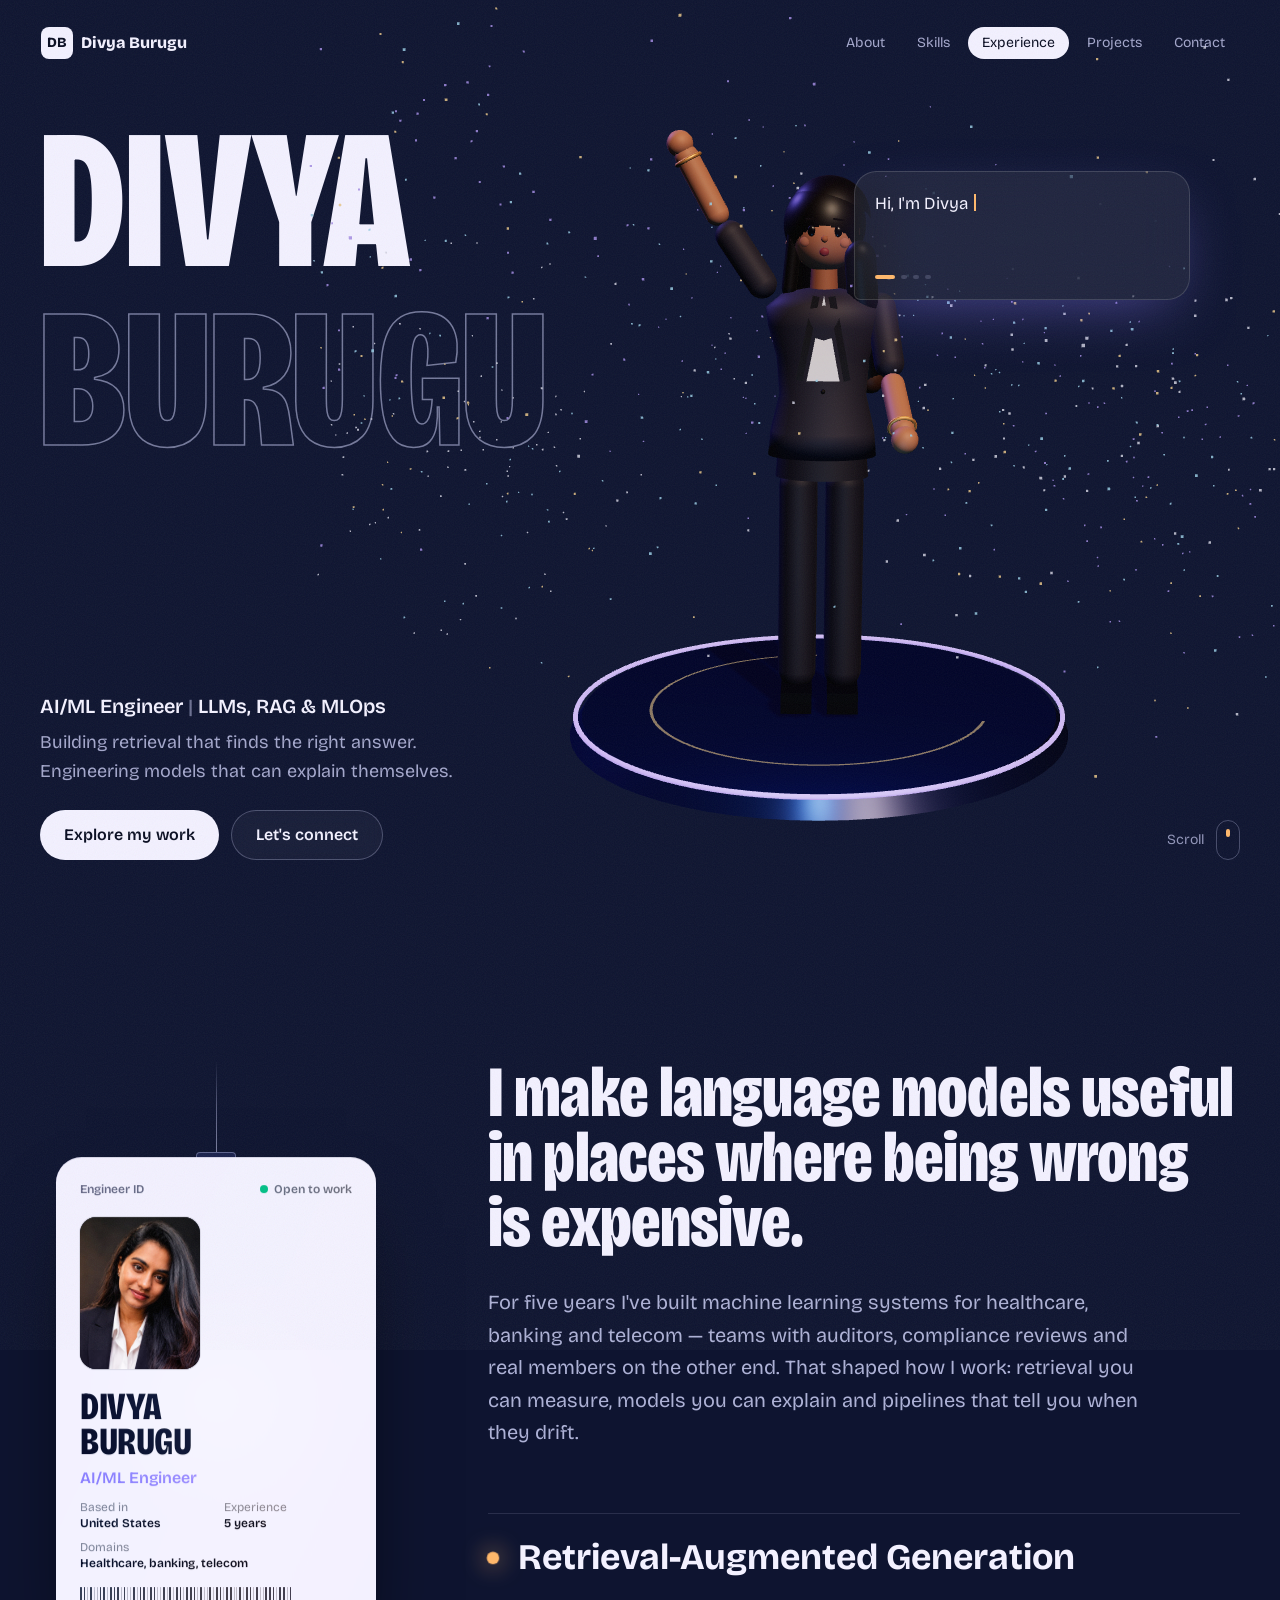
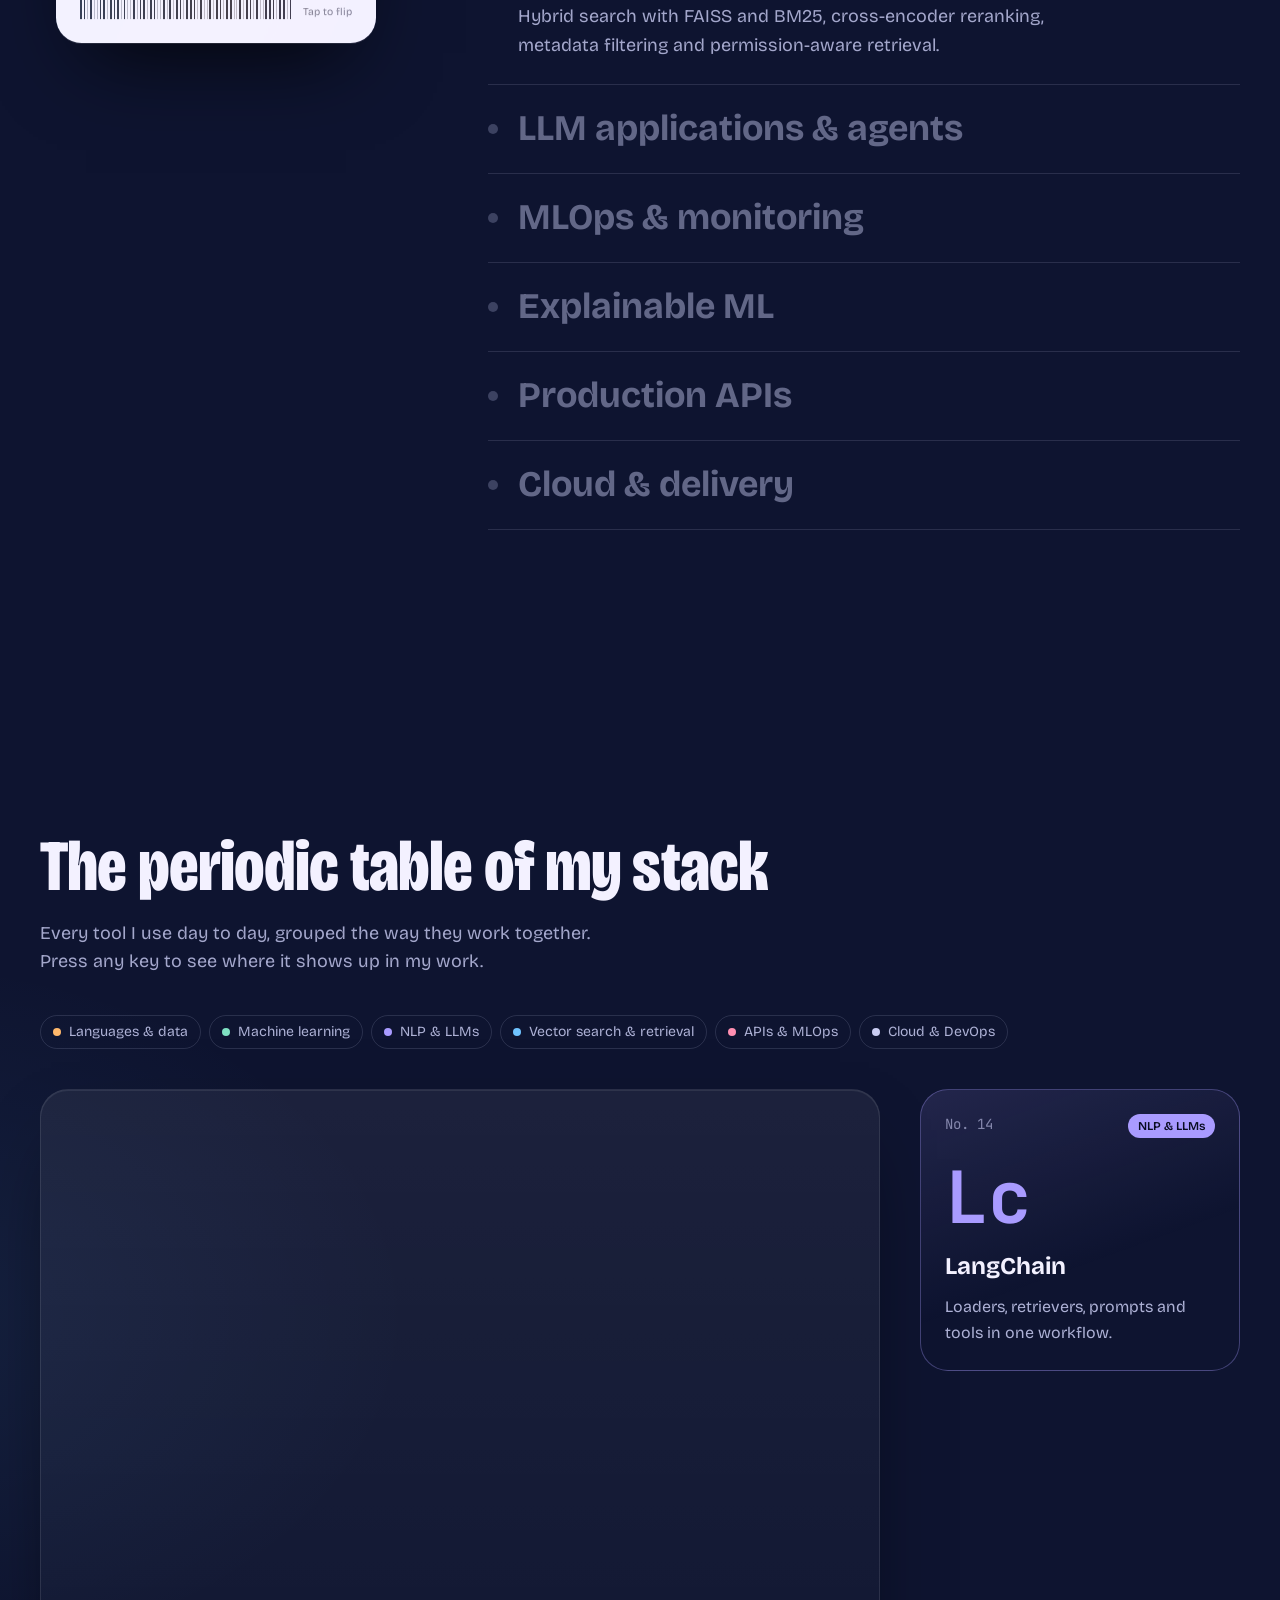
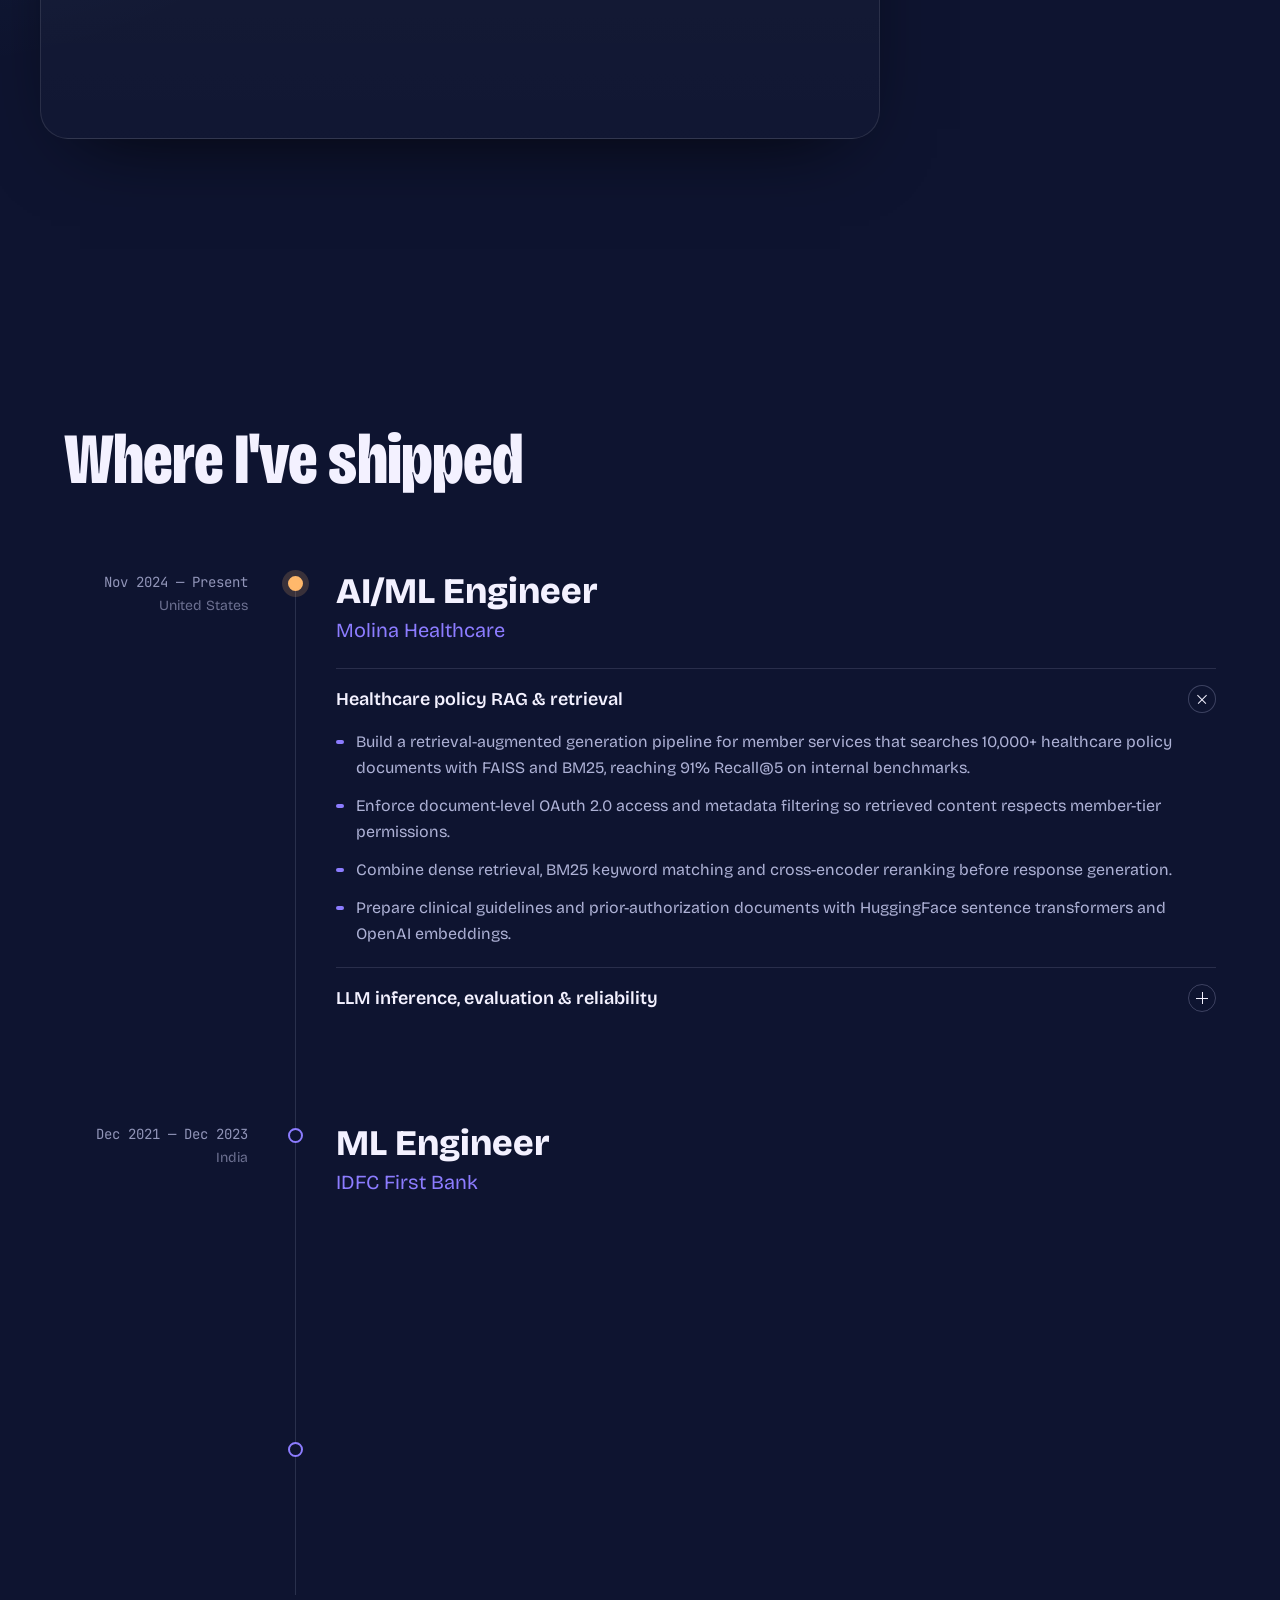
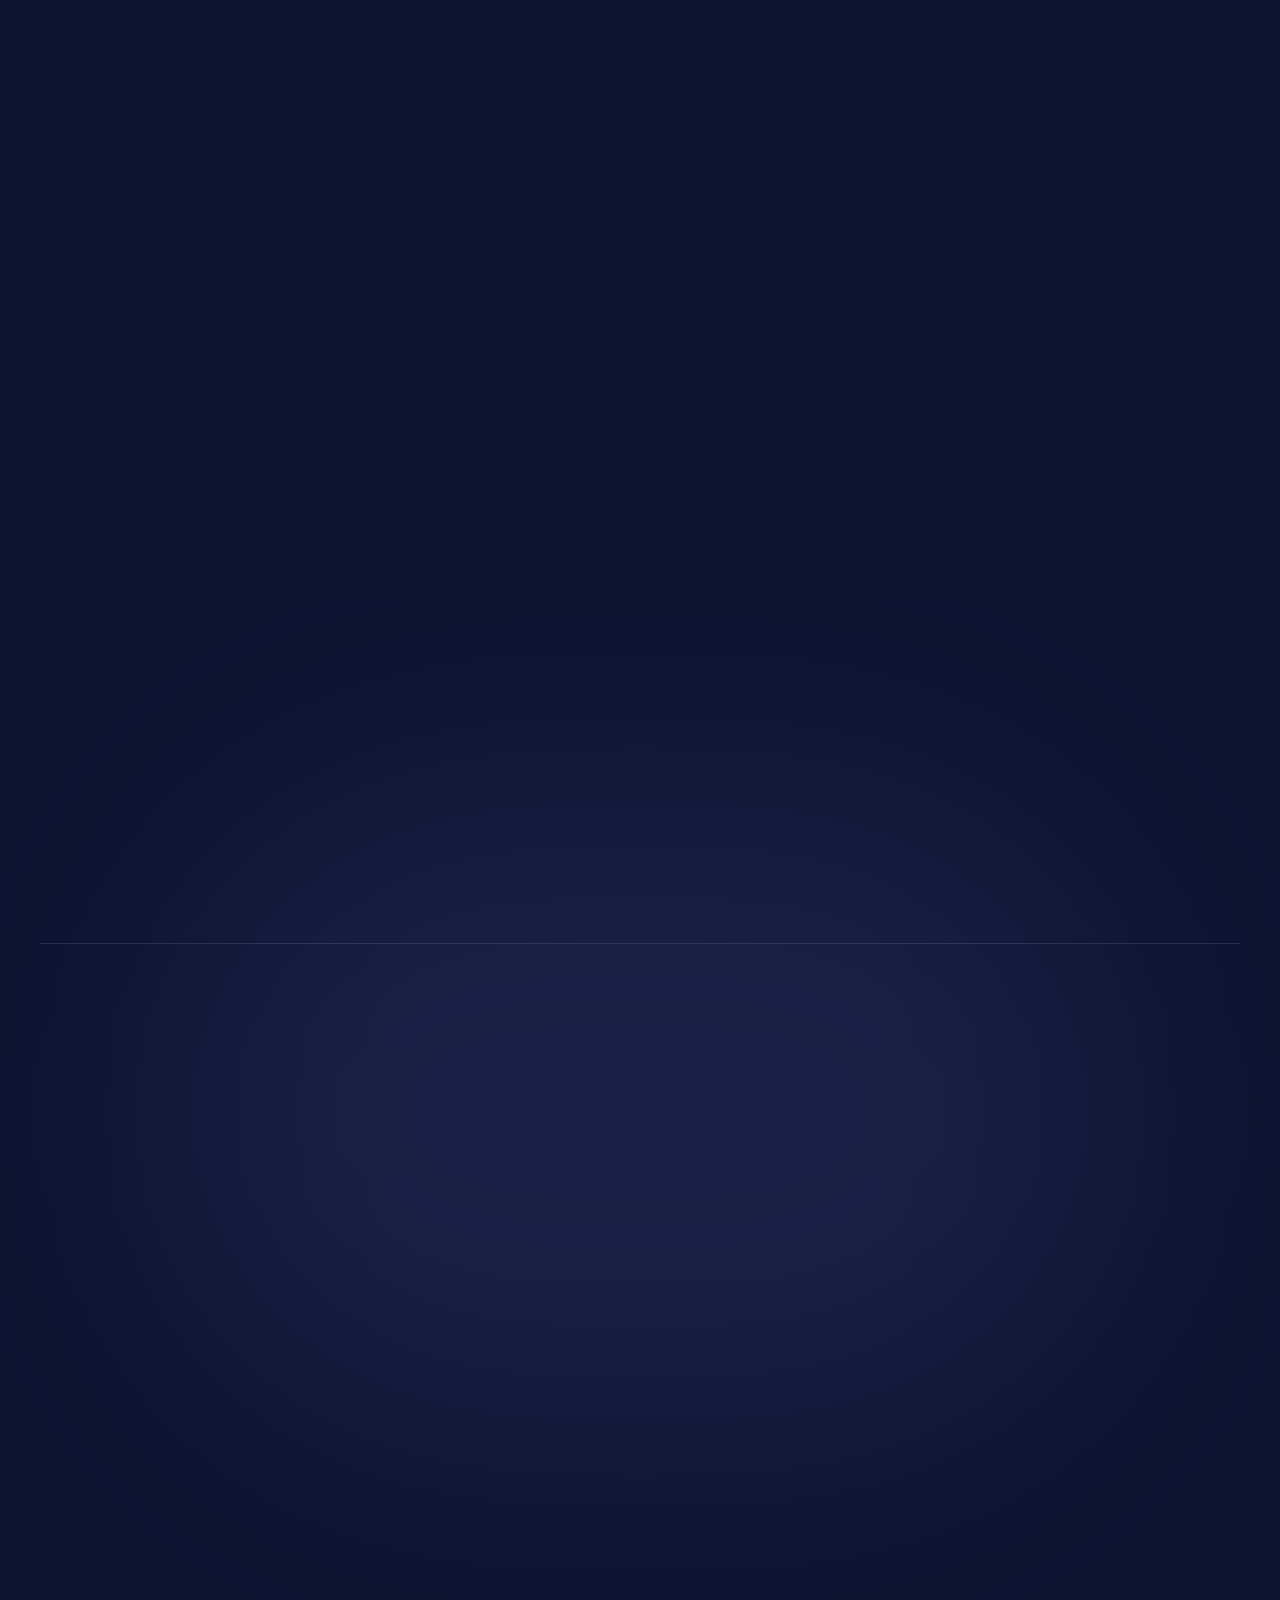
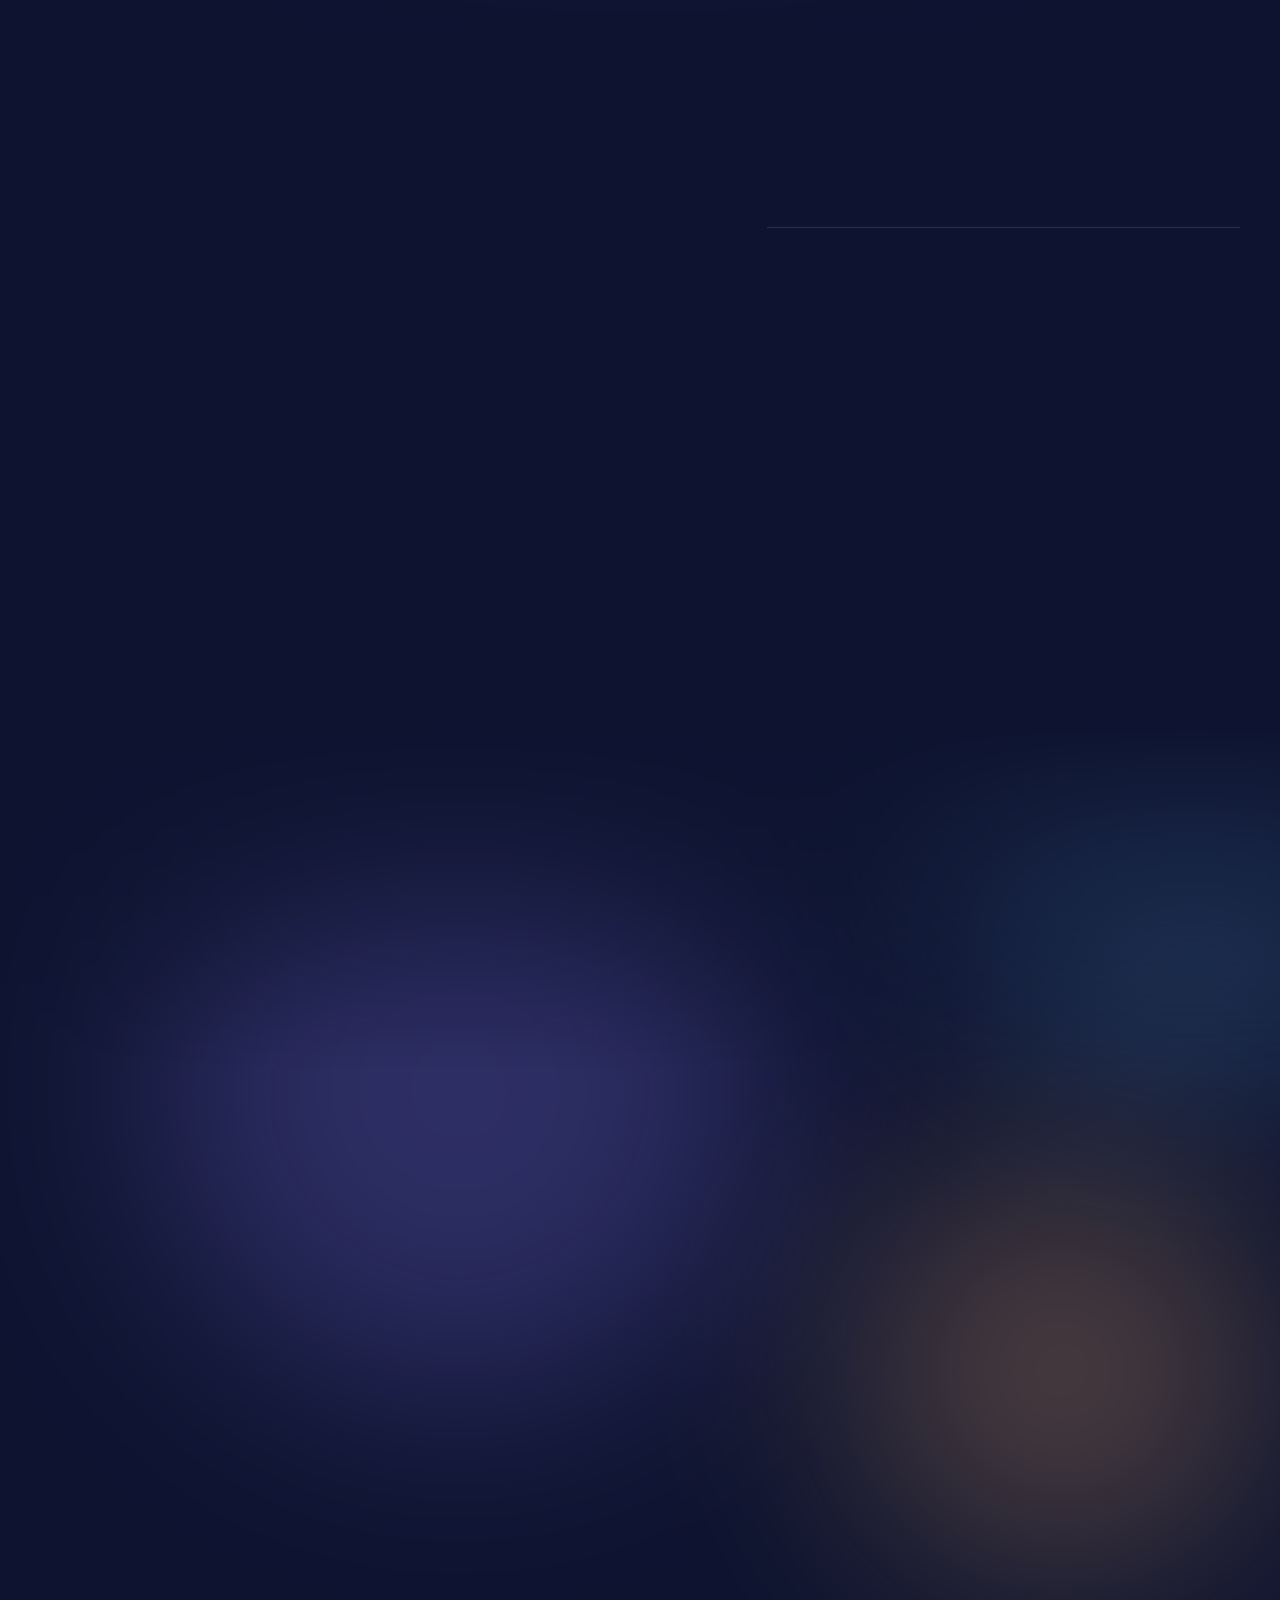
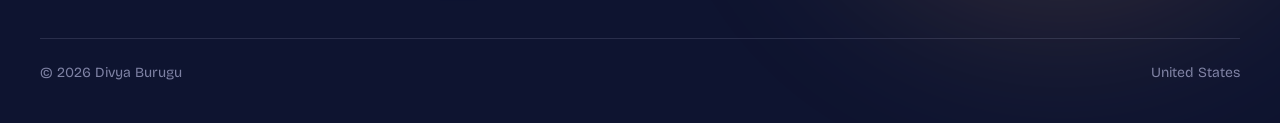
==== commit 141ea1e9: "New neural-network loader, location set to United States Co-Authored-By: Claude Opus 5.5 <noreply@an" ====
--- a/index.html
+++ b/index.html
@@ -1 +1 @@
-<!DOCTYPE html><html lang="en"><head><meta charSet="utf-8"/><link rel="preconnect" href="/" crossorigin=""/><meta name="viewport" content="width=device-width, initial-scale=1"/><link rel="preload" as="image" href="./divya.jpg"/><link rel="stylesheet" href="/_next/static/chunks/3oq-0q0yu392y.css" data-precedence="next"/><link rel="preload" as="script" fetchPriority="low" href="/_next/static/chunks/0wfurka9errm3.js"/><script src="/_next/static/chunks/0yz0oxanetv6p.js" async=""></script><script src="/_next/static/chunks/2olo2e9e-_esu.js" async=""></script><script src="/_next/static/chunks/turbopack-2u1d16houkiyo.js" async=""></script><script src="/_next/static/chunks/1ua2kfq9s-me6.js" async=""></script><script src="/_next/static/chunks/0y5u5xzttt_m6.js" async=""></script><script src="/_next/static/chunks/0ezuucui7--x0.js" async=""></script><meta name="theme-color" content="#0e1430"/><title>Divya Burugu | AI/ML Engineer</title><meta name="description" content="Divya Burugu is an AI/ML Engineer in Atlanta building retrieval-augmented generation, LLM agents and production ML pipelines across healthcare, banking and telecom."/><meta name="author" content="Divya Burugu"/><meta name="keywords" content="Divya Burugu,AI/ML Engineer,RAG,LLM,LangChain,LangGraph,MLOps,Atlanta"/><meta property="og:title" content="Divya Burugu | AI/ML Engineer"/><meta property="og:description" content="Divya Burugu is an AI/ML Engineer in Atlanta building retrieval-augmented generation, LLM agents and production ML pipelines across healthcare, banking and telecom."/><meta property="og:url" content="https://divyaa-stack.github.io"/><meta property="og:site_name" content="Divya Burugu"/><meta property="og:image" content="https://divyaa-stack.github.io/og.png"/><meta property="og:image:width" content="1200"/><meta property="og:image:height" content="630"/><meta property="og:image:alt" content="Divya Burugu, AI/ML Engineer"/><meta property="og:type" content="website"/><meta name="twitter:card" content="summary_large_image"/><meta name="twitter:title" content="Divya Burugu | AI/ML Engineer"/><meta name="twitter:description" content="Divya Burugu is an AI/ML Engineer in Atlanta building retrieval-augmented generation, LLM agents and production ML pipelines across healthcare, banking and telecom."/><meta name="twitter:image" content="https://divyaa-stack.github.io/og.png"/><link rel="icon" href="/icon.svg"/><meta name="next-size-adjust" content=""/><script src="/_next/static/chunks/0cz1d0mv5g_q7.js" noModule=""></script></head><body class="grain min-h-screen"><div hidden=""><!--$--><!--/$--></div><div class="fixed inset-0 z-[70] flex flex-col justify-between bg-deep px-6 py-6 md:px-12 md:py-10" role="status" aria-label="Loading portfolio" style="clip-path:inset(0 0 0% 0)"><div class="flex justify-between text-sm text-mist/70"><span>Divya Burugu</span><span>AI/ML Engineer</span></div><div class="overflow-hidden"><p class="display text-[22vw] font-extrabold leading-none text-paper md:text-[16vw]" style="transform:translateY(100%)">000</p></div><div class="h-px w-full bg-mist/15"><div class="h-px bg-amber" style="width:0%"></div></div></div><header class="fixed inset-x-0 top-0 z-50 flex justify-center px-4 pt-4" style="opacity:0;transform:translateY(-30px)"><nav aria-label="Main" class="flex w-full max-w-7xl items-center justify-between rounded-full px-4 py-2.5 transition-all duration-500 md:px-6 border border-transparent"><button class="flex items-center gap-2 font-extrabold" aria-label="Back to top"><span class="grid h-8 w-8 place-items-center rounded-lg bg-paper text-sm text-deep">DB</span><span class="hidden sm:inline">Divya Burugu</span></button><ul class="hidden items-center gap-1 md:flex"><li><button class="relative rounded-full px-3.5 py-1.5 text-sm transition text-mist/80 hover:text-paper"><span class="relative">About</span></button></li><li><button class="relative rounded-full px-3.5 py-1.5 text-sm transition text-mist/80 hover:text-paper"><span class="relative">Skills</span></button></li><li><button class="relative rounded-full px-3.5 py-1.5 text-sm transition text-mist/80 hover:text-paper"><span class="relative">Experience</span></button></li><li><button class="relative rounded-full px-3.5 py-1.5 text-sm transition text-mist/80 hover:text-paper"><span class="relative">Projects</span></button></li><li><button class="relative rounded-full px-3.5 py-1.5 text-sm transition text-mist/80 hover:text-paper"><span class="relative">Contact</span></button></li></ul><button class="rounded-full bg-amber px-4 py-1.5 text-sm font-bold text-deep transition hover:bg-paper md:hidden">Contact</button></nav></header><main class="relative z-10"><section id="top" class="relative flex min-h-[100svh] flex-col overflow-hidden px-5 pb-8 pt-24 md:px-10 md:pb-10 md:pt-28" aria-label="Introduction"><h1 class="display pointer-events-none relative z-0 select-none font-extrabold uppercase text-paper"><span class="sr-only">Divya Burugu, AI/ML Engineer</span><span aria-hidden="true" class="block text-[21vw] md:text-[15.5vw]"><span class="block overflow-hidden "><span class="block" style="transform:translateY(105%)">Divya</span></span><span class="block overflow-hidden text-transparent [-webkit-text-stroke:1.5px_rgba(201,204,242,0.55)]"><span class="block" style="transform:translateY(105%)">Burugu</span></span></span></h1><div class="relative z-20 mt-5 md:absolute md:right-[7%] md:top-[19%] md:mt-0"><div class="relative w-[min(19rem,80vw)] origin-bottom-left rounded-[1.4rem] rounded-bl-md border border-white/15 bg-white/[0.07] p-4 pr-5 shadow-[0_20px_60px_-20px_rgba(140,124,255,0.5)] backdrop-blur-xl md:w-[21rem] md:p-5" style="opacity:0;transform:translateY(10px) scale(0.85)"><p class="sr-only">Hi, I&#x27;m Divya Burugu. I&#x27;m an AI/ML Engineer who builds retrieval systems, LLM applications and the pipelines that keep models honest in production. Five years across healthcare, banking and telecom. Welcome to my corner of latent space.</p><p aria-hidden="true" class="min-h-[4.2em] text-[0.98rem] leading-snug text-paper md:text-[1.06rem]"><span class="ml-0.5 inline-block h-[1em] w-[2px] translate-y-[2px] bg-amber [animation:caret_0.9s_steps(1)_infinite]"></span></p><div class="mt-3 flex items-center justify-between"><div class="flex gap-1.5" aria-hidden="true"><span class="h-1 rounded-full transition-all duration-500 w-5 bg-amber"></span><span class="h-1 rounded-full transition-all duration-500 w-1.5 bg-mist/20"></span><span class="h-1 rounded-full transition-all duration-500 w-1.5 bg-mist/20"></span><span class="h-1 rounded-full transition-all duration-500 w-1.5 bg-mist/20"></span></div></div></div></div><div class="relative z-10 -mx-5 -mt-10 h-[26rem] md:absolute md:inset-y-0 md:left-[24%] md:right-[-4%] md:mx-0 md:mt-0 md:h-auto" style="opacity:0"><!--$!--><template data-dgst=""></template><!--/$--></div><div class="relative z-20 -mt-6 grid gap-6 md:mt-auto md:grid-cols-[1fr_auto] md:items-end"><div class="max-w-xl" style="opacity:0;transform:translateY(24px)"><p class="text-lg font-semibold text-paper md:text-xl">AI/ML Engineer<!-- --> <span class="text-mist/50">|</span> <!-- -->LLMs, RAG &amp; MLOps</p><p class="mt-2 text-base leading-relaxed text-mist/80 md:text-lg">Building retrieval that finds the right answer.<br/>Engineering models that can explain themselves.</p><div class="mt-6 flex flex-wrap gap-3"><button class="group relative overflow-hidden rounded-full bg-paper px-6 py-3 font-semibold text-deep transition-transform duration-300 hover:-translate-y-0.5"><span class="relative z-10">Explore my work</span><span class="absolute inset-0 -translate-x-full bg-amber transition-transform duration-500 ease-out group-hover:translate-x-0"></span></button><button class="rounded-full border border-mist/30 bg-white/[0.04] px-6 py-3 font-semibold text-paper backdrop-blur transition duration-300 hover:-translate-y-0.5 hover:border-iris hover:bg-iris/15">Let&#x27;s connect</button></div></div><button class="hidden items-center gap-3 text-sm text-mist/70 transition hover:text-paper md:flex" aria-label="Scroll to the next section" style="opacity:0">Scroll<span class="relative flex h-10 w-6 justify-center rounded-full border border-mist/30"><span class="mt-2 h-2 w-1 rounded-full bg-amber [animation:drift_1.8s_ease-in-out_infinite]"></span></span></button></div></section><section id="identity" class="relative px-5 py-28 md:px-10 md:py-40" aria-labelledby="identity-title"><div class="mx-auto grid max-w-7xl items-start gap-16 md:grid-cols-[minmax(0,22rem)_1fr] md:gap-24"><div class="md:sticky md:top-10"><div class="flex flex-col items-center" style="perspective:1200px"><div class="h-16 w-px bg-gradient-to-b from-transparent via-mist/40 to-mist/60 md:h-24" aria-hidden="true"></div><div class="-mt-1 h-3 w-10 rounded-sm border border-mist/40 bg-dusk" aria-hidden="true"></div><div class="-mt-1 w-[min(20rem,82vw)]" style="transform-style:preserve-3d;transform:none"><button type="button" aria-label="Flip the card to read the summary" aria-pressed="false" class="relative block aspect-[5/7.6] w-full cursor-pointer text-left" style="transform-style:preserve-3d"><div class="absolute inset-0 flex flex-col overflow-hidden rounded-[1.6rem] bg-paper p-6 text-deep shadow-[0_40px_80px_-30px_rgba(0,0,0,0.8)]" style="backface-visibility:hidden"><div class="pointer-events-none absolute inset-0 mix-blend-soft-light" style="background:radial-gradient(circle at 50% 50%, rgba(255,255,255,0.55), rgba(255,255,255,0) 45%), linear-gradient(115deg, rgba(140,124,255,0.25), rgba(111,195,255,0.18) 40%, rgba(255,184,107,0.25) 70%, rgba(140,124,255,0.2))"></div><div class="flex items-center justify-between text-xs font-semibold text-deep/60"><span>Engineer ID</span><span class="flex items-center gap-1.5"><span class="h-2 w-2 rounded-full bg-emerald-500"></span> Open to work</span></div><div class="relative mt-5 h-[9.5rem] w-[7.5rem] overflow-hidden rounded-2xl bg-deep ring-1 ring-deep/10"><img src="./divya.jpg" alt="Portrait of Divya Burugu" class="h-full w-full origin-top scale-[1.35] object-cover object-[52%_8%]" draggable="false"/><div class="pointer-events-none absolute inset-0 bg-gradient-to-t from-iris/25 to-transparent mix-blend-soft-light"></div></div><p class="display mt-5 text-[2.4rem] font-extrabold uppercase">Divya<br/>Burugu</p><p class="mt-2 font-semibold text-iris">AI/ML Engineer</p><dl class="mt-auto grid grid-cols-2 gap-x-4 gap-y-2 text-xs"><div><dt class="text-deep/50">Based in</dt><dd class="font-semibold">Atlanta, GA</dd></div><div><dt class="text-deep/50">Experience</dt><dd class="font-semibold">5<!-- --> years</dd></div><div class="col-span-2"><dt class="text-deep/50">Domains</dt><dd class="font-semibold">Healthcare, banking, telecom</dd></div></dl><div class="mt-4 flex items-end justify-between gap-3"><div class="flex h-8 min-w-0 flex-1 items-stretch gap-[2px] overflow-hidden" aria-hidden="true"><span class="w-[2px] bg-deep/80"></span><span class="w-[2px] bg-deep/80"></span><span class="w-[1px] bg-deep/25"></span><span class="w-[2px] bg-deep/80"></span><span class="w-[1px] bg-deep/25"></span><span class="w-[1px] bg-deep/25"></span><span class="w-[2px] bg-deep/80"></span><span class="w-[2px] bg-deep/80"></span><span class="w-[1px] bg-deep/25"></span><span class="w-[2px] bg-deep/80"></span><span class="w-[2px] bg-deep/80"></span><span class="w-[2px] bg-deep/80"></span><span class="w-[1px] bg-deep/25"></span><span class="w-[2px] bg-deep/80"></span><span class="w-[1px] bg-deep/25"></span><span class="w-[1px] bg-deep/25"></span><span class="w-[2px] bg-deep/80"></span><span class="w-[1px] bg-deep/25"></span><span class="w-[2px] bg-deep/80"></span><span class="w-[2px] bg-deep/80"></span><span class="w-[1px] bg-deep/25"></span><span class="w-[2px] bg-deep/80"></span><span class="w-[2px] bg-deep/80"></span><span class="w-[1px] bg-deep/25"></span><span class="w-[1px] bg-deep/25"></span><span class="w-[2px] bg-deep/80"></span><span class="w-[1px] bg-deep/25"></span><span class="w-[2px] bg-deep/80"></span><span class="w-[1px] bg-deep/25"></span><span class="w-[2px] bg-deep/80"></span><span class="w-[2px] bg-deep/80"></span><span class="w-[1px] bg-deep/25"></span><span class="w-[2px] bg-deep/80"></span><span class="w-[2px] bg-deep/80"></span><span class="w-[2px] bg-deep/80"></span><span class="w-[1px] bg-deep/25"></span><span class="w-[2px] bg-deep/80"></span><span class="w-[1px] bg-deep/25"></span><span class="w-[1px] bg-deep/25"></span><span class="w-[2px] bg-deep/80"></span><span class="w-[1px] bg-deep/25"></span><span class="w-[2px] bg-deep/80"></span><span class="w-[2px] bg-deep/80"></span><span class="w-[1px] bg-deep/25"></span><span class="w-[2px] bg-deep/80"></span><span class="w-[2px] bg-deep/80"></span><span class="w-[1px] bg-deep/25"></span><span class="w-[1px] bg-deep/25"></span><span class="w-[2px] bg-deep/80"></span><span class="w-[1px] bg-deep/25"></span><span class="w-[2px] bg-deep/80"></span><span class="w-[2px] bg-deep/80"></span><span class="w-[1px] bg-deep/25"></span><span class="w-[2px] bg-deep/80"></span><span class="w-[1px] bg-deep/25"></span><span class="w-[1px] bg-deep/25"></span><span class="w-[2px] bg-deep/80"></span><span class="w-[2px] bg-deep/80"></span><span class="w-[2px] bg-deep/80"></span><span class="w-[1px] bg-deep/25"></span><span class="w-[2px] bg-deep/80"></span><span class="w-[2px] bg-deep/80"></span><span class="w-[1px] bg-deep/25"></span><span class="w-[2px] bg-deep/80"></span></div><span class="shrink-0 whitespace-nowrap text-[0.65rem] text-deep/50">Tap to flip</span></div></div><div class="absolute inset-0 flex flex-col overflow-hidden rounded-[1.6rem] border border-white/15 bg-gradient-to-br from-dusk to-deep p-6 text-paper shadow-[0_40px_80px_-30px_rgba(0,0,0,0.8)]" style="backface-visibility:hidden;transform:rotateY(180deg)"><p class="text-xs font-semibold text-mist/60">Summary</p><p class="mt-3 text-[0.95rem] leading-relaxed text-paper/90">AI/ML Engineer with 5 years of experience building machine learning systems, LLM-powered applications and data pipelines across healthcare, financial services and telecommunications.</p><p class="mt-5 text-xs font-semibold text-mist/60">Works with</p><div class="mt-2 flex flex-wrap gap-1.5"><span class="rounded-full border border-mist/20 px-2.5 py-1 font-mono text-[0.7rem] text-mist">Python</span><span class="rounded-full border border-mist/20 px-2.5 py-1 font-mono text-[0.7rem] text-mist">LangChain</span><span class="rounded-full border border-mist/20 px-2.5 py-1 font-mono text-[0.7rem] text-mist">LangGraph</span><span class="rounded-full border border-mist/20 px-2.5 py-1 font-mono text-[0.7rem] text-mist">FAISS</span><span class="rounded-full border border-mist/20 px-2.5 py-1 font-mono text-[0.7rem] text-mist">FastAPI</span><span class="rounded-full border border-mist/20 px-2.5 py-1 font-mono text-[0.7rem] text-mist">MLflow</span><span class="rounded-full border border-mist/20 px-2.5 py-1 font-mono text-[0.7rem] text-mist">XGBoost</span><span class="rounded-full border border-mist/20 px-2.5 py-1 font-mono text-[0.7rem] text-mist">AWS</span><span class="rounded-full border border-mist/20 px-2.5 py-1 font-mono text-[0.7rem] text-mist">Azure</span></div><p class="mt-auto text-sm text-amber">divyaburu25@gmail.com</p><p class="mt-1 text-sm text-mist/80">+1 (678) 532-1795</p><span class="mt-2 text-[0.65rem] text-mist/50">Tap to flip back</span></div></button></div></div></div><div><div style="opacity:0;filter:blur(8px);transform:translateY(40px)"><h2 id="identity-title" class="display max-w-3xl text-5xl font-extrabold md:text-7xl">I make language models useful in places where being wrong is expensive.</h2></div><div style="opacity:0;filter:blur(8px);transform:translateY(40px)"><p class="mt-8 max-w-2xl text-lg leading-relaxed text-mist/85 md:text-xl">For five years I&#x27;ve built machine learning systems for healthcare, banking and telecom — teams with auditors, compliance reviews and real members on the other end. That shaped how I work: retrieval you can measure, models you can explain and pipelines that tell you when they drift.</p></div><div class="mt-16 border-t hairline" role="list"><div role="listitem" class="group border-b hairline"><button class="flex w-full items-center gap-5 py-5 text-left md:py-6" aria-expanded="true"><span class="h-2.5 w-2.5 shrink-0 rounded-full transition-all duration-500 scale-125 bg-amber shadow-[0_0_20px_#ffb86b]"></span><span class="text-2xl font-bold transition-colors duration-300 md:text-4xl text-paper">Retrieval-Augmented Generation</span></button><div class="overflow-hidden" style="height:auto;opacity:1"><p class="max-w-xl pb-6 pl-[1.9rem] text-base leading-relaxed text-mist/80 md:text-lg">Hybrid search with FAISS and BM25, cross-encoder reranking, metadata filtering and permission-aware retrieval.</p></div></div><div role="listitem" class="group border-b hairline"><button class="flex w-full items-center gap-5 py-5 text-left md:py-6" aria-expanded="false"><span class="h-2.5 w-2.5 shrink-0 rounded-full transition-all duration-500 bg-mist/25"></span><span class="text-2xl font-bold transition-colors duration-300 md:text-4xl text-mist/45">LLM applications &amp; agents</span></button><div class="overflow-hidden" style="height:0px;opacity:0"><p class="max-w-xl pb-6 pl-[1.9rem] text-base leading-relaxed text-mist/80 md:text-lg">LangChain and LangGraph workflows with tool calling, memory, structured outputs and human-in-the-loop controls.</p></div></div><div role="listitem" class="group border-b hairline"><button class="flex w-full items-center gap-5 py-5 text-left md:py-6" aria-expanded="false"><span class="h-2.5 w-2.5 shrink-0 rounded-full transition-all duration-500 bg-mist/25"></span><span class="text-2xl font-bold transition-colors duration-300 md:text-4xl text-mist/45">MLOps &amp; monitoring</span></button><div class="overflow-hidden" style="height:0px;opacity:0"><p class="max-w-xl pb-6 pl-[1.9rem] text-base leading-relaxed text-mist/80 md:text-lg">MLflow registries, scheduled batch scoring, feature-drift detection and delayed-label evaluation.</p></div></div><div role="listitem" class="group border-b hairline"><button class="flex w-full items-center gap-5 py-5 text-left md:py-6" aria-expanded="false"><span class="h-2.5 w-2.5 shrink-0 rounded-full transition-all duration-500 bg-mist/25"></span><span class="text-2xl font-bold transition-colors duration-300 md:text-4xl text-mist/45">Explainable ML</span></button><div class="overflow-hidden" style="height:0px;opacity:0"><p class="max-w-xl pb-6 pl-[1.9rem] text-base leading-relaxed text-mist/80 md:text-lg">SHAP and LIME reports that make credit and healthcare models auditable for compliance teams.</p></div></div><div role="listitem" class="group border-b hairline"><button class="flex w-full items-center gap-5 py-5 text-left md:py-6" aria-expanded="false"><span class="h-2.5 w-2.5 shrink-0 rounded-full transition-all duration-500 bg-mist/25"></span><span class="text-2xl font-bold transition-colors duration-300 md:text-4xl text-mist/45">Production APIs</span></button><div class="overflow-hidden" style="height:0px;opacity:0"><p class="max-w-xl pb-6 pl-[1.9rem] text-base leading-relaxed text-mist/80 md:text-lg">FastAPI and Flask services with Pydantic validation, OAuth 2.0, retries and fallback handling.</p></div></div><div role="listitem" class="group border-b hairline"><button class="flex w-full items-center gap-5 py-5 text-left md:py-6" aria-expanded="false"><span class="h-2.5 w-2.5 shrink-0 rounded-full transition-all duration-500 bg-mist/25"></span><span class="text-2xl font-bold transition-colors duration-300 md:text-4xl text-mist/45">Cloud &amp; delivery</span></button><div class="overflow-hidden" style="height:0px;opacity:0"><p class="max-w-xl pb-6 pl-[1.9rem] text-base leading-relaxed text-mist/80 md:text-lg">AWS (S3, Lambda, EC2, SageMaker), Azure ML and DevOps, Docker and CI/CD with GitHub Actions.</p></div></div></div></div></div></section><section id="skills" class="relative px-5 py-28 md:px-10 md:py-36" aria-labelledby="skills-title"><div class="mx-auto max-w-7xl"><div style="opacity:0;filter:blur(8px);transform:translateY(40px)"><h2 id="skills-title" class="display text-5xl font-extrabold md:text-7xl">The periodic table of my stack</h2><p class="mt-5 max-w-xl text-lg text-mist/80">Every tool I use day to day, grouped the way they work together. Press any key to see where it shows up in my work.</p></div><div class="mt-10 flex flex-wrap gap-2" role="list" aria-label="Skill groups"><span role="listitem" class="flex cursor-default items-center gap-2 rounded-full border border-mist/15 px-3 py-1.5 text-sm text-mist/85 transition hover:border-mist/40"><span class="h-2 w-2 rounded-full" style="background:#FFB86B"></span>Languages &amp; data</span><span role="listitem" class="flex cursor-default items-center gap-2 rounded-full border border-mist/15 px-3 py-1.5 text-sm text-mist/85 transition hover:border-mist/40"><span class="h-2 w-2 rounded-full" style="background:#7FE0C2"></span>Machine learning</span><span role="listitem" class="flex cursor-default items-center gap-2 rounded-full border border-mist/15 px-3 py-1.5 text-sm text-mist/85 transition hover:border-mist/40"><span class="h-2 w-2 rounded-full" style="background:#A99BFF"></span>NLP &amp; LLMs</span><span role="listitem" class="flex cursor-default items-center gap-2 rounded-full border border-mist/15 px-3 py-1.5 text-sm text-mist/85 transition hover:border-mist/40"><span class="h-2 w-2 rounded-full" style="background:#6FC3FF"></span>Vector search &amp; retrieval</span><span role="listitem" class="flex cursor-default items-center gap-2 rounded-full border border-mist/15 px-3 py-1.5 text-sm text-mist/85 transition hover:border-mist/40"><span class="h-2 w-2 rounded-full" style="background:#FF8FB1"></span>APIs &amp; MLOps</span><span role="listitem" class="flex cursor-default items-center gap-2 rounded-full border border-mist/15 px-3 py-1.5 text-sm text-mist/85 transition hover:border-mist/40"><span class="h-2 w-2 rounded-full" style="background:#C9CCF2"></span>Cloud &amp; DevOps</span></div><div class="mt-10 grid gap-10 lg:grid-cols-[1fr_20rem]"><div class="rounded-[1.75rem] border border-white/10 bg-gradient-to-b from-white/[0.06] to-white/[0.015] p-3 shadow-[inset_0_1px_0_rgba(255,255,255,0.08),0_30px_80px_-40px_rgba(0,0,0,0.9)] md:p-5"><div class="flex flex-col gap-2 md:gap-2.5"><div class="grid grid-cols-4 gap-2 sm:grid-cols-7 md:gap-2.5" style="padding-left:calc(0 * 0.9rem)"><button type="button" aria-pressed="false" aria-label="Python, Languages &amp; data" class="group relative flex aspect-[1/0.9] flex-col justify-between overflow-hidden rounded-xl border p-2 text-left transition-[border-color,box-shadow,opacity] duration-300 md:p-2.5 border-white/10 bg-deep/60 shadow-[inset_0_-3px_0_rgba(0,0,0,0.45),inset_0_1px_0_rgba(255,255,255,0.06)] hover:border-[color:var(--hue)] hover:shadow-[0_0_22px_-6px_var(--hue)]" tabindex="0" style="--hue:#FFB86B;opacity:0;transform:translateY(18px) rotateX(-40deg)"><span class="absolute inset-x-0 top-0 h-[3px]" style="background:#FFB86B"></span><span class="flex justify-between font-mono text-[0.6rem] text-mist/50 md:text-[0.65rem]"><span>1</span></span><span class="font-mono text-xl font-bold leading-none text-paper md:text-[1.7rem]">Py</span><span class="truncate text-[0.6rem] text-mist/75 md:text-[0.7rem]">Python</span></button><button type="button" aria-pressed="false" aria-label="R, Languages &amp; data" class="group relative flex aspect-[1/0.9] flex-col justify-between overflow-hidden rounded-xl border p-2 text-left transition-[border-color,box-shadow,opacity] duration-300 md:p-2.5 border-white/10 bg-deep/60 shadow-[inset_0_-3px_0_rgba(0,0,0,0.45),inset_0_1px_0_rgba(255,255,255,0.06)] hover:border-[color:var(--hue)] hover:shadow-[0_0_22px_-6px_var(--hue)]" tabindex="0" style="--hue:#FFB86B;opacity:0;transform:translateY(18px) rotateX(-40deg)"><span class="absolute inset-x-0 top-0 h-[3px]" style="background:#FFB86B"></span><span class="flex justify-between font-mono text-[0.6rem] text-mist/50 md:text-[0.65rem]"><span>2</span></span><span class="font-mono text-xl font-bold leading-none text-paper md:text-[1.7rem]">R</span><span class="truncate text-[0.6rem] text-mist/75 md:text-[0.7rem]">R</span></button><button type="button" aria-pressed="false" aria-label="SQL, Languages &amp; data" class="group relative flex aspect-[1/0.9] flex-col justify-between overflow-hidden rounded-xl border p-2 text-left transition-[border-color,box-shadow,opacity] duration-300 md:p-2.5 border-white/10 bg-deep/60 shadow-[inset_0_-3px_0_rgba(0,0,0,0.45),inset_0_1px_0_rgba(255,255,255,0.06)] hover:border-[color:var(--hue)] hover:shadow-[0_0_22px_-6px_var(--hue)]" tabindex="0" style="--hue:#FFB86B;opacity:0;transform:translateY(18px) rotateX(-40deg)"><span class="absolute inset-x-0 top-0 h-[3px]" style="background:#FFB86B"></span><span class="flex justify-between font-mono text-[0.6rem] text-mist/50 md:text-[0.65rem]"><span>3</span></span><span class="font-mono text-xl font-bold leading-none text-paper md:text-[1.7rem]">Sq</span><span class="truncate text-[0.6rem] text-mist/75 md:text-[0.7rem]">SQL</span></button><button type="button" aria-pressed="false" aria-label="Bash, Languages &amp; data" class="group relative flex aspect-[1/0.9] flex-col justify-between overflow-hidden rounded-xl border p-2 text-left transition-[border-color,box-shadow,opacity] duration-300 md:p-2.5 border-white/10 bg-deep/60 shadow-[inset_0_-3px_0_rgba(0,0,0,0.45),inset_0_1px_0_rgba(255,255,255,0.06)] hover:border-[color:var(--hue)] hover:shadow-[0_0_22px_-6px_var(--hue)]" tabindex="0" style="--hue:#FFB86B;opacity:0;transform:translateY(18px) rotateX(-40deg)"><span class="absolute inset-x-0 top-0 h-[3px]" style="background:#FFB86B"></span><span class="flex justify-between font-mono text-[0.6rem] text-mist/50 md:text-[0.65rem]"><span>4</span></span><span class="font-mono text-xl font-bold leading-none text-paper md:text-[1.7rem]">Bs</span><span class="truncate text-[0.6rem] text-mist/75 md:text-[0.7rem]">Bash</span></button><button type="button" aria-pressed="false" aria-label="pandas, Languages &amp; data" class="group relative flex aspect-[1/0.9] flex-col justify-between overflow-hidden rounded-xl border p-2 text-left transition-[border-color,box-shadow,opacity] duration-300 md:p-2.5 border-white/10 bg-deep/60 shadow-[inset_0_-3px_0_rgba(0,0,0,0.45),inset_0_1px_0_rgba(255,255,255,0.06)] hover:border-[color:var(--hue)] hover:shadow-[0_0_22px_-6px_var(--hue)]" tabindex="0" style="--hue:#FFB86B;opacity:0;transform:translateY(18px) rotateX(-40deg)"><span class="absolute inset-x-0 top-0 h-[3px]" style="background:#FFB86B"></span><span class="flex justify-between font-mono text-[0.6rem] text-mist/50 md:text-[0.65rem]"><span>5</span></span><span class="font-mono text-xl font-bold leading-none text-paper md:text-[1.7rem]">Pd</span><span class="truncate text-[0.6rem] text-mist/75 md:text-[0.7rem]">pandas</span></button><button type="button" aria-pressed="false" aria-label="NumPy, Languages &amp; data" class="group relative flex aspect-[1/0.9] flex-col justify-between overflow-hidden rounded-xl border p-2 text-left transition-[border-color,box-shadow,opacity] duration-300 md:p-2.5 border-white/10 bg-deep/60 shadow-[inset_0_-3px_0_rgba(0,0,0,0.45),inset_0_1px_0_rgba(255,255,255,0.06)] hover:border-[color:var(--hue)] hover:shadow-[0_0_22px_-6px_var(--hue)]" tabindex="0" style="--hue:#FFB86B;opacity:0;transform:translateY(18px) rotateX(-40deg)"><span class="absolute inset-x-0 top-0 h-[3px]" style="background:#FFB86B"></span><span class="flex justify-between font-mono text-[0.6rem] text-mist/50 md:text-[0.65rem]"><span>6</span></span><span class="font-mono text-xl font-bold leading-none text-paper md:text-[1.7rem]">Np</span><span class="truncate text-[0.6rem] text-mist/75 md:text-[0.7rem]">NumPy</span></button></div><div class="grid grid-cols-4 gap-2 sm:grid-cols-7 md:gap-2.5" style="padding-left:calc(1 * 0.9rem)"><button type="button" aria-pressed="false" aria-label="scikit-learn, Machine learning" class="group relative flex aspect-[1/0.9] flex-col justify-between overflow-hidden rounded-xl border p-2 text-left transition-[border-color,box-shadow,opacity] duration-300 md:p-2.5 border-white/10 bg-deep/60 shadow-[inset_0_-3px_0_rgba(0,0,0,0.45),inset_0_1px_0_rgba(255,255,255,0.06)] hover:border-[color:var(--hue)] hover:shadow-[0_0_22px_-6px_var(--hue)]" tabindex="0" style="--hue:#7FE0C2;opacity:0;transform:translateY(18px) rotateX(-40deg)"><span class="absolute inset-x-0 top-0 h-[3px]" style="background:#7FE0C2"></span><span class="flex justify-between font-mono text-[0.6rem] text-mist/50 md:text-[0.65rem]"><span>7</span></span><span class="font-mono text-xl font-bold leading-none text-paper md:text-[1.7rem]">Sk</span><span class="truncate text-[0.6rem] text-mist/75 md:text-[0.7rem]">scikit-learn</span></button><button type="button" aria-pressed="false" aria-label="XGBoost, Machine learning" class="group relative flex aspect-[1/0.9] flex-col justify-between overflow-hidden rounded-xl border p-2 text-left transition-[border-color,box-shadow,opacity] duration-300 md:p-2.5 border-white/10 bg-deep/60 shadow-[inset_0_-3px_0_rgba(0,0,0,0.45),inset_0_1px_0_rgba(255,255,255,0.06)] hover:border-[color:var(--hue)] hover:shadow-[0_0_22px_-6px_var(--hue)]" tabindex="0" style="--hue:#7FE0C2;opacity:0;transform:translateY(18px) rotateX(-40deg)"><span class="absolute inset-x-0 top-0 h-[3px]" style="background:#7FE0C2"></span><span class="flex justify-between font-mono text-[0.6rem] text-mist/50 md:text-[0.65rem]"><span>8</span></span><span class="font-mono text-xl font-bold leading-none text-paper md:text-[1.7rem]">Xg</span><span class="truncate text-[0.6rem] text-mist/75 md:text-[0.7rem]">XGBoost</span></button><button type="button" aria-pressed="false" aria-label="PyTorch, Machine learning" class="group relative flex aspect-[1/0.9] flex-col justify-between overflow-hidden rounded-xl border p-2 text-left transition-[border-color,box-shadow,opacity] duration-300 md:p-2.5 border-white/10 bg-deep/60 shadow-[inset_0_-3px_0_rgba(0,0,0,0.45),inset_0_1px_0_rgba(255,255,255,0.06)] hover:border-[color:var(--hue)] hover:shadow-[0_0_22px_-6px_var(--hue)]" tabindex="0" style="--hue:#7FE0C2;opacity:0;transform:translateY(18px) rotateX(-40deg)"><span class="absolute inset-x-0 top-0 h-[3px]" style="background:#7FE0C2"></span><span class="flex justify-between font-mono text-[0.6rem] text-mist/50 md:text-[0.65rem]"><span>9</span></span><span class="font-mono text-xl font-bold leading-none text-paper md:text-[1.7rem]">Pt</span><span class="truncate text-[0.6rem] text-mist/75 md:text-[0.7rem]">PyTorch</span></button><button type="button" aria-pressed="false" aria-label="TensorFlow, Machine learning" class="group relative flex aspect-[1/0.9] flex-col justify-between overflow-hidden rounded-xl border p-2 text-left transition-[border-color,box-shadow,opacity] duration-300 md:p-2.5 border-white/10 bg-deep/60 shadow-[inset_0_-3px_0_rgba(0,0,0,0.45),inset_0_1px_0_rgba(255,255,255,0.06)] hover:border-[color:var(--hue)] hover:shadow-[0_0_22px_-6px_var(--hue)]" tabindex="0" style="--hue:#7FE0C2;opacity:0;transform:translateY(18px) rotateX(-40deg)"><span class="absolute inset-x-0 top-0 h-[3px]" style="background:#7FE0C2"></span><span class="flex justify-between font-mono text-[0.6rem] text-mist/50 md:text-[0.65rem]"><span>10</span></span><span class="font-mono text-xl font-bold leading-none text-paper md:text-[1.7rem]">Tf</span><span class="truncate text-[0.6rem] text-mist/75 md:text-[0.7rem]">TensorFlow</span></button><button type="button" aria-pressed="false" aria-label="SMOTE, Machine learning" class="group relative flex aspect-[1/0.9] flex-col justify-between overflow-hidden rounded-xl border p-2 text-left transition-[border-color,box-shadow,opacity] duration-300 md:p-2.5 border-white/10 bg-deep/60 shadow-[inset_0_-3px_0_rgba(0,0,0,0.45),inset_0_1px_0_rgba(255,255,255,0.06)] hover:border-[color:var(--hue)] hover:shadow-[0_0_22px_-6px_var(--hue)]" tabindex="0" style="--hue:#7FE0C2;opacity:0;transform:translateY(18px) rotateX(-40deg)"><span class="absolute inset-x-0 top-0 h-[3px]" style="background:#7FE0C2"></span><span class="flex justify-between font-mono text-[0.6rem] text-mist/50 md:text-[0.65rem]"><span>11</span></span><span class="font-mono text-xl font-bold leading-none text-paper md:text-[1.7rem]">Sm</span><span class="truncate text-[0.6rem] text-mist/75 md:text-[0.7rem]">SMOTE</span></button><button type="button" aria-pressed="false" aria-label="SHAP, Machine learning" class="group relative flex aspect-[1/0.9] flex-col justify-between overflow-hidden rounded-xl border p-2 text-left transition-[border-color,box-shadow,opacity] duration-300 md:p-2.5 border-white/10 bg-deep/60 shadow-[inset_0_-3px_0_rgba(0,0,0,0.45),inset_0_1px_0_rgba(255,255,255,0.06)] hover:border-[color:var(--hue)] hover:shadow-[0_0_22px_-6px_var(--hue)]" tabindex="0" style="--hue:#7FE0C2;opacity:0;transform:translateY(18px) rotateX(-40deg)"><span class="absolute inset-x-0 top-0 h-[3px]" style="background:#7FE0C2"></span><span class="flex justify-between font-mono text-[0.6rem] text-mist/50 md:text-[0.65rem]"><span>12</span></span><span class="font-mono text-xl font-bold leading-none text-paper md:text-[1.7rem]">Sh</span><span class="truncate text-[0.6rem] text-mist/75 md:text-[0.7rem]">SHAP</span></button><button type="button" aria-pressed="false" aria-label="LIME, Machine learning" class="group relative flex aspect-[1/0.9] flex-col justify-between overflow-hidden rounded-xl border p-2 text-left transition-[border-color,box-shadow,opacity] duration-300 md:p-2.5 border-white/10 bg-deep/60 shadow-[inset_0_-3px_0_rgba(0,0,0,0.45),inset_0_1px_0_rgba(255,255,255,0.06)] hover:border-[color:var(--hue)] hover:shadow-[0_0_22px_-6px_var(--hue)]" tabindex="0" style="--hue:#7FE0C2;opacity:0;transform:translateY(18px) rotateX(-40deg)"><span class="absolute inset-x-0 top-0 h-[3px]" style="background:#7FE0C2"></span><span class="flex justify-between font-mono text-[0.6rem] text-mist/50 md:text-[0.65rem]"><span>13</span></span><span class="font-mono text-xl font-bold leading-none text-paper md:text-[1.7rem]">Li</span><span class="truncate text-[0.6rem] text-mist/75 md:text-[0.7rem]">LIME</span></button></div><div class="grid grid-cols-4 gap-2 sm:grid-cols-7 md:gap-2.5" style="padding-left:calc(2 * 0.9rem)"><button type="button" aria-pressed="true" aria-label="LangChain, NLP &amp; LLMs" class="group relative flex aspect-[1/0.9] flex-col justify-between overflow-hidden rounded-xl border p-2 text-left transition-[border-color,box-shadow,opacity] duration-300 md:p-2.5 border-[color:var(--hue)] bg-[color:var(--hue)]/15 shadow-[0_0_0_1px_var(--hue),0_0_28px_-4px_var(--hue)]" tabindex="0" style="--hue:#A99BFF;opacity:0;transform:translateY(18px) rotateX(-40deg)"><span class="absolute inset-x-0 top-0 h-[3px]" style="background:#A99BFF"></span><span class="flex justify-between font-mono text-[0.6rem] text-mist/50 md:text-[0.65rem]"><span>14</span></span><span class="font-mono text-xl font-bold leading-none text-paper md:text-[1.7rem]" style="color:#A99BFF">Lc</span><span class="truncate text-[0.6rem] text-mist/75 md:text-[0.7rem]">LangChain</span></button><button type="button" aria-pressed="false" aria-label="LangGraph, NLP &amp; LLMs" class="group relative flex aspect-[1/0.9] flex-col justify-between overflow-hidden rounded-xl border p-2 text-left transition-[border-color,box-shadow,opacity] duration-300 md:p-2.5 border-white/10 bg-deep/60 shadow-[inset_0_-3px_0_rgba(0,0,0,0.45),inset_0_1px_0_rgba(255,255,255,0.06)] hover:border-[color:var(--hue)] hover:shadow-[0_0_22px_-6px_var(--hue)]" tabindex="0" style="--hue:#A99BFF;opacity:0;transform:translateY(18px) rotateX(-40deg)"><span class="absolute inset-x-0 top-0 h-[3px]" style="background:#A99BFF"></span><span class="flex justify-between font-mono text-[0.6rem] text-mist/50 md:text-[0.65rem]"><span>15</span></span><span class="font-mono text-xl font-bold leading-none text-paper md:text-[1.7rem]">Lg</span><span class="truncate text-[0.6rem] text-mist/75 md:text-[0.7rem]">LangGraph</span></button><button type="button" aria-pressed="false" aria-label="HuggingFace, NLP &amp; LLMs" class="group relative flex aspect-[1/0.9] flex-col justify-between overflow-hidden rounded-xl border p-2 text-left transition-[border-color,box-shadow,opacity] duration-300 md:p-2.5 border-white/10 bg-deep/60 shadow-[inset_0_-3px_0_rgba(0,0,0,0.45),inset_0_1px_0_rgba(255,255,255,0.06)] hover:border-[color:var(--hue)] hover:shadow-[0_0_22px_-6px_var(--hue)]" tabindex="0" style="--hue:#A99BFF;opacity:0;transform:translateY(18px) rotateX(-40deg)"><span class="absolute inset-x-0 top-0 h-[3px]" style="background:#A99BFF"></span><span class="flex justify-between font-mono text-[0.6rem] text-mist/50 md:text-[0.65rem]"><span>16</span></span><span class="font-mono text-xl font-bold leading-none text-paper md:text-[1.7rem]">Hf</span><span class="truncate text-[0.6rem] text-mist/75 md:text-[0.7rem]">HuggingFace</span></button><button type="button" aria-pressed="false" aria-label="OpenAI GPT-4, NLP &amp; LLMs" class="group relative flex aspect-[1/0.9] flex-col justify-between overflow-hidden rounded-xl border p-2 text-left transition-[border-color,box-shadow,opacity] duration-300 md:p-2.5 border-white/10 bg-deep/60 shadow-[inset_0_-3px_0_rgba(0,0,0,0.45),inset_0_1px_0_rgba(255,255,255,0.06)] hover:border-[color:var(--hue)] hover:shadow-[0_0_22px_-6px_var(--hue)]" tabindex="0" style="--hue:#A99BFF;opacity:0;transform:translateY(18px) rotateX(-40deg)"><span class="absolute inset-x-0 top-0 h-[3px]" style="background:#A99BFF"></span><span class="flex justify-between font-mono text-[0.6rem] text-mist/50 md:text-[0.65rem]"><span>17</span></span><span class="font-mono text-xl font-bold leading-none text-paper md:text-[1.7rem]">Oa</span><span class="truncate text-[0.6rem] text-mist/75 md:text-[0.7rem]">OpenAI GPT-4</span></button><button type="button" aria-pressed="false" aria-label="Prompt engineering, NLP &amp; LLMs" class="group relative flex aspect-[1/0.9] flex-col justify-between overflow-hidden rounded-xl border p-2 text-left transition-[border-color,box-shadow,opacity] duration-300 md:p-2.5 border-white/10 bg-deep/60 shadow-[inset_0_-3px_0_rgba(0,0,0,0.45),inset_0_1px_0_rgba(255,255,255,0.06)] hover:border-[color:var(--hue)] hover:shadow-[0_0_22px_-6px_var(--hue)]" tabindex="0" style="--hue:#A99BFF;opacity:0;transform:translateY(18px) rotateX(-40deg)"><span class="absolute inset-x-0 top-0 h-[3px]" style="background:#A99BFF"></span><span class="flex justify-between font-mono text-[0.6rem] text-mist/50 md:text-[0.65rem]"><span>18</span></span><span class="font-mono text-xl font-bold leading-none text-paper md:text-[1.7rem]">Pe</span><span class="truncate text-[0.6rem] text-mist/75 md:text-[0.7rem]">Prompt engineering</span></button><button type="button" aria-pressed="false" aria-label="Tool calling, NLP &amp; LLMs" class="group relative flex aspect-[1/0.9] flex-col justify-between overflow-hidden rounded-xl border p-2 text-left transition-[border-color,box-shadow,opacity] duration-300 md:p-2.5 border-white/10 bg-deep/60 shadow-[inset_0_-3px_0_rgba(0,0,0,0.45),inset_0_1px_0_rgba(255,255,255,0.06)] hover:border-[color:var(--hue)] hover:shadow-[0_0_22px_-6px_var(--hue)]" tabindex="0" style="--hue:#A99BFF;opacity:0;transform:translateY(18px) rotateX(-40deg)"><span class="absolute inset-x-0 top-0 h-[3px]" style="background:#A99BFF"></span><span class="flex justify-between font-mono text-[0.6rem] text-mist/50 md:text-[0.65rem]"><span>19</span></span><span class="font-mono text-xl font-bold leading-none text-paper md:text-[1.7rem]">Tc</span><span class="truncate text-[0.6rem] text-mist/75 md:text-[0.7rem]">Tool calling</span></button></div><div class="grid grid-cols-4 gap-2 sm:grid-cols-7 md:gap-2.5" style="padding-left:calc(0 * 0.9rem)"><button type="button" aria-pressed="false" aria-label="FAISS, Vector search &amp; retrieval" class="group relative flex aspect-[1/0.9] flex-col justify-between overflow-hidden rounded-xl border p-2 text-left transition-[border-color,box-shadow,opacity] duration-300 md:p-2.5 border-white/10 bg-deep/60 shadow-[inset_0_-3px_0_rgba(0,0,0,0.45),inset_0_1px_0_rgba(255,255,255,0.06)] hover:border-[color:var(--hue)] hover:shadow-[0_0_22px_-6px_var(--hue)]" tabindex="0" style="--hue:#6FC3FF;opacity:0;transform:translateY(18px) rotateX(-40deg)"><span class="absolute inset-x-0 top-0 h-[3px]" style="background:#6FC3FF"></span><span class="flex justify-between font-mono text-[0.6rem] text-mist/50 md:text-[0.65rem]"><span>20</span></span><span class="font-mono text-xl font-bold leading-none text-paper md:text-[1.7rem]">Fa</span><span class="truncate text-[0.6rem] text-mist/75 md:text-[0.7rem]">FAISS</span></button><button type="button" aria-pressed="false" aria-label="BM25, Vector search &amp; retrieval" class="group relative flex aspect-[1/0.9] flex-col justify-between overflow-hidden rounded-xl border p-2 text-left transition-[border-color,box-shadow,opacity] duration-300 md:p-2.5 border-white/10 bg-deep/60 shadow-[inset_0_-3px_0_rgba(0,0,0,0.45),inset_0_1px_0_rgba(255,255,255,0.06)] hover:border-[color:var(--hue)] hover:shadow-[0_0_22px_-6px_var(--hue)]" tabindex="0" style="--hue:#6FC3FF;opacity:0;transform:translateY(18px) rotateX(-40deg)"><span class="absolute inset-x-0 top-0 h-[3px]" style="background:#6FC3FF"></span><span class="flex justify-between font-mono text-[0.6rem] text-mist/50 md:text-[0.65rem]"><span>21</span></span><span class="font-mono text-xl font-bold leading-none text-paper md:text-[1.7rem]">Bm</span><span class="truncate text-[0.6rem] text-mist/75 md:text-[0.7rem]">BM25</span></button><button type="button" aria-pressed="false" aria-label="Reranking, Vector search &amp; retrieval" class="group relative flex aspect-[1/0.9] flex-col justify-between overflow-hidden rounded-xl border p-2 text-left transition-[border-color,box-shadow,opacity] duration-300 md:p-2.5 border-white/10 bg-deep/60 shadow-[inset_0_-3px_0_rgba(0,0,0,0.45),inset_0_1px_0_rgba(255,255,255,0.06)] hover:border-[color:var(--hue)] hover:shadow-[0_0_22px_-6px_var(--hue)]" tabindex="0" style="--hue:#6FC3FF;opacity:0;transform:translateY(18px) rotateX(-40deg)"><span class="absolute inset-x-0 top-0 h-[3px]" style="background:#6FC3FF"></span><span class="flex justify-between font-mono text-[0.6rem] text-mist/50 md:text-[0.65rem]"><span>22</span></span><span class="font-mono text-xl font-bold leading-none text-paper md:text-[1.7rem]">Rr</span><span class="truncate text-[0.6rem] text-mist/75 md:text-[0.7rem]">Reranking</span></button><button type="button" aria-pressed="false" aria-label="Recall@k, Vector search &amp; retrieval" class="group relative flex aspect-[1/0.9] flex-col justify-between overflow-hidden rounded-xl border p-2 text-left transition-[border-color,box-shadow,opacity] duration-300 md:p-2.5 border-white/10 bg-deep/60 shadow-[inset_0_-3px_0_rgba(0,0,0,0.45),inset_0_1px_0_rgba(255,255,255,0.06)] hover:border-[color:var(--hue)] hover:shadow-[0_0_22px_-6px_var(--hue)]" tabindex="0" style="--hue:#6FC3FF;opacity:0;transform:translateY(18px) rotateX(-40deg)"><span class="absolute inset-x-0 top-0 h-[3px]" style="background:#6FC3FF"></span><span class="flex justify-between font-mono text-[0.6rem] text-mist/50 md:text-[0.65rem]"><span>23</span></span><span class="font-mono text-xl font-bold leading-none text-paper md:text-[1.7rem]">Rk</span><span class="truncate text-[0.6rem] text-mist/75 md:text-[0.7rem]">Recall@k</span></button><button type="button" aria-pressed="false" aria-label="Groundedness, Vector search &amp; retrieval" class="group relative flex aspect-[1/0.9] flex-col justify-between overflow-hidden rounded-xl border p-2 text-left transition-[border-color,box-shadow,opacity] duration-300 md:p-2.5 border-white/10 bg-deep/60 shadow-[inset_0_-3px_0_rgba(0,0,0,0.45),inset_0_1px_0_rgba(255,255,255,0.06)] hover:border-[color:var(--hue)] hover:shadow-[0_0_22px_-6px_var(--hue)]" tabindex="0" style="--hue:#6FC3FF;opacity:0;transform:translateY(18px) rotateX(-40deg)"><span class="absolute inset-x-0 top-0 h-[3px]" style="background:#6FC3FF"></span><span class="flex justify-between font-mono text-[0.6rem] text-mist/50 md:text-[0.65rem]"><span>24</span></span><span class="font-mono text-xl font-bold leading-none text-paper md:text-[1.7rem]">Gs</span><span class="truncate text-[0.6rem] text-mist/75 md:text-[0.7rem]">Groundedness</span></button></div><div class="grid grid-cols-4 gap-2 sm:grid-cols-7 md:gap-2.5" style="padding-left:calc(1 * 0.9rem)"><button type="button" aria-pressed="false" aria-label="FastAPI, APIs &amp; MLOps" class="group relative flex aspect-[1/0.9] flex-col justify-between overflow-hidden rounded-xl border p-2 text-left transition-[border-color,box-shadow,opacity] duration-300 md:p-2.5 border-white/10 bg-deep/60 shadow-[inset_0_-3px_0_rgba(0,0,0,0.45),inset_0_1px_0_rgba(255,255,255,0.06)] hover:border-[color:var(--hue)] hover:shadow-[0_0_22px_-6px_var(--hue)]" tabindex="0" style="--hue:#FF8FB1;opacity:0;transform:translateY(18px) rotateX(-40deg)"><span class="absolute inset-x-0 top-0 h-[3px]" style="background:#FF8FB1"></span><span class="flex justify-between font-mono text-[0.6rem] text-mist/50 md:text-[0.65rem]"><span>25</span></span><span class="font-mono text-xl font-bold leading-none text-paper md:text-[1.7rem]">Fp</span><span class="truncate text-[0.6rem] text-mist/75 md:text-[0.7rem]">FastAPI</span></button><button type="button" aria-pressed="false" aria-label="Flask, APIs &amp; MLOps" class="group relative flex aspect-[1/0.9] flex-col justify-between overflow-hidden rounded-xl border p-2 text-left transition-[border-color,box-shadow,opacity] duration-300 md:p-2.5 border-white/10 bg-deep/60 shadow-[inset_0_-3px_0_rgba(0,0,0,0.45),inset_0_1px_0_rgba(255,255,255,0.06)] hover:border-[color:var(--hue)] hover:shadow-[0_0_22px_-6px_var(--hue)]" tabindex="0" style="--hue:#FF8FB1;opacity:0;transform:translateY(18px) rotateX(-40deg)"><span class="absolute inset-x-0 top-0 h-[3px]" style="background:#FF8FB1"></span><span class="flex justify-between font-mono text-[0.6rem] text-mist/50 md:text-[0.65rem]"><span>26</span></span><span class="font-mono text-xl font-bold leading-none text-paper md:text-[1.7rem]">Fl</span><span class="truncate text-[0.6rem] text-mist/75 md:text-[0.7rem]">Flask</span></button><button type="button" aria-pressed="false" aria-label="Pydantic, APIs &amp; MLOps" class="group relative flex aspect-[1/0.9] flex-col justify-between overflow-hidden rounded-xl border p-2 text-left transition-[border-color,box-shadow,opacity] duration-300 md:p-2.5 border-white/10 bg-deep/60 shadow-[inset_0_-3px_0_rgba(0,0,0,0.45),inset_0_1px_0_rgba(255,255,255,0.06)] hover:border-[color:var(--hue)] hover:shadow-[0_0_22px_-6px_var(--hue)]" tabindex="0" style="--hue:#FF8FB1;opacity:0;transform:translateY(18px) rotateX(-40deg)"><span class="absolute inset-x-0 top-0 h-[3px]" style="background:#FF8FB1"></span><span class="flex justify-between font-mono text-[0.6rem] text-mist/50 md:text-[0.65rem]"><span>27</span></span><span class="font-mono text-xl font-bold leading-none text-paper md:text-[1.7rem]">Pv</span><span class="truncate text-[0.6rem] text-mist/75 md:text-[0.7rem]">Pydantic</span></button><button type="button" aria-pressed="false" aria-label="OAuth 2.0, APIs &amp; MLOps" class="group relative flex aspect-[1/0.9] flex-col justify-between overflow-hidden rounded-xl border p-2 text-left transition-[border-color,box-shadow,opacity] duration-300 md:p-2.5 border-white/10 bg-deep/60 shadow-[inset_0_-3px_0_rgba(0,0,0,0.45),inset_0_1px_0_rgba(255,255,255,0.06)] hover:border-[color:var(--hue)] hover:shadow-[0_0_22px_-6px_var(--hue)]" tabindex="0" style="--hue:#FF8FB1;opacity:0;transform:translateY(18px) rotateX(-40deg)"><span class="absolute inset-x-0 top-0 h-[3px]" style="background:#FF8FB1"></span><span class="flex justify-between font-mono text-[0.6rem] text-mist/50 md:text-[0.65rem]"><span>28</span></span><span class="font-mono text-xl font-bold leading-none text-paper md:text-[1.7rem]">Oz</span><span class="truncate text-[0.6rem] text-mist/75 md:text-[0.7rem]">OAuth 2.0</span></button><button type="button" aria-pressed="false" aria-label="MLflow, APIs &amp; MLOps" class="group relative flex aspect-[1/0.9] flex-col justify-between overflow-hidden rounded-xl border p-2 text-left transition-[border-color,box-shadow,opacity] duration-300 md:p-2.5 border-white/10 bg-deep/60 shadow-[inset_0_-3px_0_rgba(0,0,0,0.45),inset_0_1px_0_rgba(255,255,255,0.06)] hover:border-[color:var(--hue)] hover:shadow-[0_0_22px_-6px_var(--hue)]" tabindex="0" style="--hue:#FF8FB1;opacity:0;transform:translateY(18px) rotateX(-40deg)"><span class="absolute inset-x-0 top-0 h-[3px]" style="background:#FF8FB1"></span><span class="flex justify-between font-mono text-[0.6rem] text-mist/50 md:text-[0.65rem]"><span>29</span></span><span class="font-mono text-xl font-bold leading-none text-paper md:text-[1.7rem]">Mf</span><span class="truncate text-[0.6rem] text-mist/75 md:text-[0.7rem]">MLflow</span></button><button type="button" aria-pressed="false" aria-label="pytest, APIs &amp; MLOps" class="group relative flex aspect-[1/0.9] flex-col justify-between overflow-hidden rounded-xl border p-2 text-left transition-[border-color,box-shadow,opacity] duration-300 md:p-2.5 border-white/10 bg-deep/60 shadow-[inset_0_-3px_0_rgba(0,0,0,0.45),inset_0_1px_0_rgba(255,255,255,0.06)] hover:border-[color:var(--hue)] hover:shadow-[0_0_22px_-6px_var(--hue)]" tabindex="0" style="--hue:#FF8FB1;opacity:0;transform:translateY(18px) rotateX(-40deg)"><span class="absolute inset-x-0 top-0 h-[3px]" style="background:#FF8FB1"></span><span class="flex justify-between font-mono text-[0.6rem] text-mist/50 md:text-[0.65rem]"><span>30</span></span><span class="font-mono text-xl font-bold leading-none text-paper md:text-[1.7rem]">Pq</span><span class="truncate text-[0.6rem] text-mist/75 md:text-[0.7rem]">pytest</span></button></div><div class="grid grid-cols-4 gap-2 sm:grid-cols-7 md:gap-2.5" style="padding-left:calc(2 * 0.9rem)"><button type="button" aria-pressed="false" aria-label="AWS, Cloud &amp; DevOps" class="group relative flex aspect-[1/0.9] flex-col justify-between overflow-hidden rounded-xl border p-2 text-left transition-[border-color,box-shadow,opacity] duration-300 md:p-2.5 border-white/10 bg-deep/60 shadow-[inset_0_-3px_0_rgba(0,0,0,0.45),inset_0_1px_0_rgba(255,255,255,0.06)] hover:border-[color:var(--hue)] hover:shadow-[0_0_22px_-6px_var(--hue)]" tabindex="0" style="--hue:#C9CCF2;opacity:0;transform:translateY(18px) rotateX(-40deg)"><span class="absolute inset-x-0 top-0 h-[3px]" style="background:#C9CCF2"></span><span class="flex justify-between font-mono text-[0.6rem] text-mist/50 md:text-[0.65rem]"><span>31</span></span><span class="font-mono text-xl font-bold leading-none text-paper md:text-[1.7rem]">Aw</span><span class="truncate text-[0.6rem] text-mist/75 md:text-[0.7rem]">AWS</span></button><button type="button" aria-pressed="false" aria-label="Azure, Cloud &amp; DevOps" class="group relative flex aspect-[1/0.9] flex-col justify-between overflow-hidden rounded-xl border p-2 text-left transition-[border-color,box-shadow,opacity] duration-300 md:p-2.5 border-white/10 bg-deep/60 shadow-[inset_0_-3px_0_rgba(0,0,0,0.45),inset_0_1px_0_rgba(255,255,255,0.06)] hover:border-[color:var(--hue)] hover:shadow-[0_0_22px_-6px_var(--hue)]" tabindex="0" style="--hue:#C9CCF2;opacity:0;transform:translateY(18px) rotateX(-40deg)"><span class="absolute inset-x-0 top-0 h-[3px]" style="background:#C9CCF2"></span><span class="flex justify-between font-mono text-[0.6rem] text-mist/50 md:text-[0.65rem]"><span>32</span></span><span class="font-mono text-xl font-bold leading-none text-paper md:text-[1.7rem]">Az</span><span class="truncate text-[0.6rem] text-mist/75 md:text-[0.7rem]">Azure</span></button><button type="button" aria-pressed="false" aria-label="Docker, Cloud &amp; DevOps" class="group relative flex aspect-[1/0.9] flex-col justify-between overflow-hidden rounded-xl border p-2 text-left transition-[border-color,box-shadow,opacity] duration-300 md:p-2.5 border-white/10 bg-deep/60 shadow-[inset_0_-3px_0_rgba(0,0,0,0.45),inset_0_1px_0_rgba(255,255,255,0.06)] hover:border-[color:var(--hue)] hover:shadow-[0_0_22px_-6px_var(--hue)]" tabindex="0" style="--hue:#C9CCF2;opacity:0;transform:translateY(18px) rotateX(-40deg)"><span class="absolute inset-x-0 top-0 h-[3px]" style="background:#C9CCF2"></span><span class="flex justify-between font-mono text-[0.6rem] text-mist/50 md:text-[0.65rem]"><span>33</span></span><span class="font-mono text-xl font-bold leading-none text-paper md:text-[1.7rem]">Dk</span><span class="truncate text-[0.6rem] text-mist/75 md:text-[0.7rem]">Docker</span></button><button type="button" aria-pressed="false" aria-label="Kubernetes, Cloud &amp; DevOps" class="group relative flex aspect-[1/0.9] flex-col justify-between overflow-hidden rounded-xl border p-2 text-left transition-[border-color,box-shadow,opacity] duration-300 md:p-2.5 border-white/10 bg-deep/60 shadow-[inset_0_-3px_0_rgba(0,0,0,0.45),inset_0_1px_0_rgba(255,255,255,0.06)] hover:border-[color:var(--hue)] hover:shadow-[0_0_22px_-6px_var(--hue)]" tabindex="0" style="--hue:#C9CCF2;opacity:0;transform:translateY(18px) rotateX(-40deg)"><span class="absolute inset-x-0 top-0 h-[3px]" style="background:#C9CCF2"></span><span class="flex justify-between font-mono text-[0.6rem] text-mist/50 md:text-[0.65rem]"><span>34</span></span><span class="font-mono text-xl font-bold leading-none text-paper md:text-[1.7rem]">K8</span><span class="truncate text-[0.6rem] text-mist/75 md:text-[0.7rem]">Kubernetes</span></button><button type="button" aria-pressed="false" aria-label="GitHub Actions, Cloud &amp; DevOps" class="group relative flex aspect-[1/0.9] flex-col justify-between overflow-hidden rounded-xl border p-2 text-left transition-[border-color,box-shadow,opacity] duration-300 md:p-2.5 border-white/10 bg-deep/60 shadow-[inset_0_-3px_0_rgba(0,0,0,0.45),inset_0_1px_0_rgba(255,255,255,0.06)] hover:border-[color:var(--hue)] hover:shadow-[0_0_22px_-6px_var(--hue)]" tabindex="0" style="--hue:#C9CCF2;opacity:0;transform:translateY(18px) rotateX(-40deg)"><span class="absolute inset-x-0 top-0 h-[3px]" style="background:#C9CCF2"></span><span class="flex justify-between font-mono text-[0.6rem] text-mist/50 md:text-[0.65rem]"><span>35</span></span><span class="font-mono text-xl font-bold leading-none text-paper md:text-[1.7rem]">Ga</span><span class="truncate text-[0.6rem] text-mist/75 md:text-[0.7rem]">GitHub Actions</span></button><button type="button" aria-pressed="false" aria-label="Jenkins, Cloud &amp; DevOps" class="group relative flex aspect-[1/0.9] flex-col justify-between overflow-hidden rounded-xl border p-2 text-left transition-[border-color,box-shadow,opacity] duration-300 md:p-2.5 border-white/10 bg-deep/60 shadow-[inset_0_-3px_0_rgba(0,0,0,0.45),inset_0_1px_0_rgba(255,255,255,0.06)] hover:border-[color:var(--hue)] hover:shadow-[0_0_22px_-6px_var(--hue)]" tabindex="0" style="--hue:#C9CCF2;opacity:0;transform:translateY(18px) rotateX(-40deg)"><span class="absolute inset-x-0 top-0 h-[3px]" style="background:#C9CCF2"></span><span class="flex justify-between font-mono text-[0.6rem] text-mist/50 md:text-[0.65rem]"><span>36</span></span><span class="font-mono text-xl font-bold leading-none text-paper md:text-[1.7rem]">Jk</span><span class="truncate text-[0.6rem] text-mist/75 md:text-[0.7rem]">Jenkins</span></button><button type="button" aria-pressed="false" aria-label="PostgreSQL, Cloud &amp; DevOps" class="group relative flex aspect-[1/0.9] flex-col justify-between overflow-hidden rounded-xl border p-2 text-left transition-[border-color,box-shadow,opacity] duration-300 md:p-2.5 border-white/10 bg-deep/60 shadow-[inset_0_-3px_0_rgba(0,0,0,0.45),inset_0_1px_0_rgba(255,255,255,0.06)] hover:border-[color:var(--hue)] hover:shadow-[0_0_22px_-6px_var(--hue)]" tabindex="0" style="--hue:#C9CCF2;opacity:0;transform:translateY(18px) rotateX(-40deg)"><span class="absolute inset-x-0 top-0 h-[3px]" style="background:#C9CCF2"></span><span class="flex justify-between font-mono text-[0.6rem] text-mist/50 md:text-[0.65rem]"><span>37</span></span><span class="font-mono text-xl font-bold leading-none text-paper md:text-[1.7rem]">Pg</span><span class="truncate text-[0.6rem] text-mist/75 md:text-[0.7rem]">PostgreSQL</span></button></div></div></div><div class="lg:sticky lg:top-10 lg:self-start" aria-live="polite"><div class="relative overflow-hidden rounded-[1.75rem] border p-6" style="border-color:#A99BFF55;background:linear-gradient(160deg, #A99BFF22, transparent 60%);opacity:0;filter:blur(6px);transform:translateY(14px)"><div class="flex items-start justify-between"><span class="font-mono text-sm text-mist/60">No. <!-- -->14</span><span class="rounded-full px-2.5 py-1 text-xs font-semibold text-deep" style="background:#A99BFF">NLP &amp; LLMs</span></div><p class="mt-6 font-mono text-7xl font-bold leading-none" style="color:#A99BFF">Lc</p><p class="mt-4 text-2xl font-bold text-paper">LangChain</p><p class="mt-3 leading-relaxed text-mist/85">Loaders, retrievers, prompts and tools in one workflow.</p></div></div></div></div></section><section id="experience" class="relative px-5 py-28 md:px-10 md:py-36" aria-labelledby="exp-title"><div class="mx-auto max-w-6xl"><div style="opacity:0;filter:blur(8px);transform:translateY(40px)"><h2 id="exp-title" class="display text-5xl font-extrabold md:text-7xl">Where I&#x27;ve shipped</h2></div><div class="relative mt-16 md:mt-20"><div class="absolute bottom-0 left-[7px] top-2 w-px bg-mist/15 md:left-[calc(14rem+7px)]" aria-hidden="true"></div><div class="absolute bottom-0 left-[7px] top-2 w-px origin-top bg-gradient-to-b from-amber via-iris to-[#6fc3ff] md:left-[calc(14rem+7px)]" aria-hidden="true" style="transform:scaleY(0)"></div><ol class="flex flex-col gap-16 md:gap-24"><li class="relative grid gap-4 pl-9 md:grid-cols-[14rem_1fr] md:gap-0 md:pl-0"><div class="md:pr-10 md:text-right" style="opacity:0;filter:blur(8px);transform:translateY(40px)"><p class="font-mono text-sm text-mist/70">Nov 2024 — Present</p><p class="mt-1 text-sm text-mist/50">United States</p></div><span class="absolute left-0 top-1 h-[15px] w-[15px] rounded-full border-2 md:left-[14rem] border-amber bg-amber shadow-[0_0_0_6px_rgba(255,184,107,0.18)]" aria-hidden="true"><span class="absolute inset-0 animate-ping rounded-full bg-amber/60"></span></span><div class="md:pl-12"><div style="opacity:0;filter:blur(8px);transform:translateY(40px)"><h3 class="text-3xl font-extrabold text-paper md:text-4xl">AI/ML Engineer</h3><p class="mt-1 text-xl text-iris">Molina Healthcare</p></div><div class="mt-6" style="opacity:0;filter:blur(8px);transform:translateY(40px)"><div class="border-t hairline"><button aria-expanded="true" class="group flex w-full items-center justify-between gap-4 py-4 text-left"><span class="text-lg font-semibold text-paper transition group-hover:text-amber">Healthcare policy RAG &amp; retrieval</span><span class="relative h-7 w-7 shrink-0 rounded-full border border-mist/25 transition-transform duration-500 rotate-45 border-amber" aria-hidden="true"><span class="absolute left-1/2 top-1/2 h-px w-3 -translate-x-1/2 bg-paper"></span><span class="absolute left-1/2 top-1/2 h-3 w-px -translate-y-1/2 bg-paper"></span></span></button><ul class="overflow-hidden" style="height:auto;opacity:1"><li class="relative mb-3 pl-5 leading-relaxed text-mist/85 last:mb-5" style="opacity:1;transform:none"><span class="absolute left-0 top-[0.7em] h-1 w-2 rounded-full bg-iris"></span>Build a retrieval-augmented generation pipeline for member services that searches 10,000+ healthcare policy documents with FAISS and BM25, reaching 91% Recall@5 on internal benchmarks.</li><li class="relative mb-3 pl-5 leading-relaxed text-mist/85 last:mb-5" style="opacity:1;transform:none"><span class="absolute left-0 top-[0.7em] h-1 w-2 rounded-full bg-iris"></span>Enforce document-level OAuth 2.0 access and metadata filtering so retrieved content respects member-tier permissions.</li><li class="relative mb-3 pl-5 leading-relaxed text-mist/85 last:mb-5" style="opacity:1;transform:none"><span class="absolute left-0 top-[0.7em] h-1 w-2 rounded-full bg-iris"></span>Combine dense retrieval, BM25 keyword matching and cross-encoder reranking before response generation.</li><li class="relative mb-3 pl-5 leading-relaxed text-mist/85 last:mb-5" style="opacity:1;transform:none"><span class="absolute left-0 top-[0.7em] h-1 w-2 rounded-full bg-iris"></span>Prepare clinical guidelines and prior-authorization documents with HuggingFace sentence transformers and OpenAI embeddings.</li></ul></div><div class="border-t hairline"><button aria-expanded="false" class="group flex w-full items-center justify-between gap-4 py-4 text-left"><span class="text-lg font-semibold text-paper transition group-hover:text-amber">LLM inference, evaluation &amp; reliability</span><span class="relative h-7 w-7 shrink-0 rounded-full border border-mist/25 transition-transform duration-500 " aria-hidden="true"><span class="absolute left-1/2 top-1/2 h-px w-3 -translate-x-1/2 bg-paper"></span><span class="absolute left-1/2 top-1/2 h-3 w-px -translate-y-1/2 bg-paper"></span></span></button></div></div></div></li><li class="relative grid gap-4 pl-9 md:grid-cols-[14rem_1fr] md:gap-0 md:pl-0"><div class="md:pr-10 md:text-right" style="opacity:0;filter:blur(8px);transform:translateY(40px)"><p class="font-mono text-sm text-mist/70">Dec 2021 — Dec 2023</p><p class="mt-1 text-sm text-mist/50">India</p></div><span class="absolute left-0 top-1 h-[15px] w-[15px] rounded-full border-2 md:left-[14rem] border-iris bg-ink" aria-hidden="true"></span><div class="md:pl-12"><div style="opacity:0;filter:blur(8px);transform:translateY(40px)"><h3 class="text-3xl font-extrabold text-paper md:text-4xl">ML Engineer</h3><p class="mt-1 text-xl text-iris">IDFC First Bank</p></div><div class="mt-6" style="opacity:0;filter:blur(8px);transform:translateY(40px)"><div class="border-t hairline"><button aria-expanded="false" class="group flex w-full items-center justify-between gap-4 py-4 text-left"><span class="text-lg font-semibold text-paper transition group-hover:text-amber">Credit risk classification</span><span class="relative h-7 w-7 shrink-0 rounded-full border border-mist/25 transition-transform duration-500 " aria-hidden="true"><span class="absolute left-1/2 top-1/2 h-px w-3 -translate-x-1/2 bg-paper"></span><span class="absolute left-1/2 top-1/2 h-3 w-px -translate-y-1/2 bg-paper"></span></span></button></div><div class="border-t hairline"><button aria-expanded="false" class="group flex w-full items-center justify-between gap-4 py-4 text-left"><span class="text-lg font-semibold text-paper transition group-hover:text-amber">Batch scoring &amp; model monitoring</span><span class="relative h-7 w-7 shrink-0 rounded-full border border-mist/25 transition-transform duration-500 " aria-hidden="true"><span class="absolute left-1/2 top-1/2 h-px w-3 -translate-x-1/2 bg-paper"></span><span class="absolute left-1/2 top-1/2 h-3 w-px -translate-y-1/2 bg-paper"></span></span></button></div></div></div></li><li class="relative grid gap-4 pl-9 md:grid-cols-[14rem_1fr] md:gap-0 md:pl-0"><div class="md:pr-10 md:text-right" style="opacity:0;filter:blur(8px);transform:translateY(40px)"><p class="font-mono text-sm text-mist/70">Nov 2020 — Dec 2021</p><p class="mt-1 text-sm text-mist/50">India</p></div><span class="absolute left-0 top-1 h-[15px] w-[15px] rounded-full border-2 md:left-[14rem] border-iris bg-ink" aria-hidden="true"></span><div class="md:pl-12"><div style="opacity:0;filter:blur(8px);transform:translateY(40px)"><h3 class="text-3xl font-extrabold text-paper md:text-4xl">Python Developer</h3><p class="mt-1 text-xl text-iris">Netcracker Technology</p></div><div class="mt-6" style="opacity:0;filter:blur(8px);transform:translateY(40px)"><div class="border-t hairline"><button aria-expanded="false" class="group flex w-full items-center justify-between gap-4 py-4 text-left"><span class="text-lg font-semibold text-paper transition group-hover:text-amber">Telecom OSS/BSS services</span><span class="relative h-7 w-7 shrink-0 rounded-full border border-mist/25 transition-transform duration-500 " aria-hidden="true"><span class="absolute left-1/2 top-1/2 h-px w-3 -translate-x-1/2 bg-paper"></span><span class="absolute left-1/2 top-1/2 h-3 w-px -translate-y-1/2 bg-paper"></span></span></button></div></div></div></li></ol></div></div></section><section id="work" class="relative px-5 py-28 md:px-10 md:py-36" aria-labelledby="work-title"><div class="mx-auto max-w-7xl"><div style="opacity:0;filter:blur(8px);transform:translateY(40px)"><h2 id="work-title" class="display text-5xl font-extrabold md:text-7xl">Things I&#x27;ve built</h2><p class="mt-5 max-w-xl text-lg text-mist/80">Three independent projects that go deeper on the patterns I use at work: agents, retrieval and natural-language data access.</p></div><div class="mt-16 flex flex-col gap-24 md:mt-24 md:gap-36"><article class="grid items-center gap-8 md:gap-14 lg:grid-cols-[1.25fr_1fr] "><div style="opacity:0;filter:blur(8px);transform:translateY(40px)"><div class="group relative aspect-[16/10] overflow-hidden rounded-[2rem] border border-white/10 bg-gradient-to-br from-dusk/80 to-deep"><div aria-hidden="true" class="pointer-events-none absolute h-72 w-72 -translate-x-1/2 -translate-y-1/2 rounded-full opacity-20 blur-3xl transition-opacity duration-500 group-hover:opacity-50" style="background:#8c7cff;left:50%;top:50%"></div><div class="absolute inset-0 opacity-[0.15]" style="background-image:linear-gradient(rgba(201,204,242,.25) 1px, transparent 1px), linear-gradient(90deg, rgba(201,204,242,.25) 1px, transparent 1px);background-size:32px 32px;mask-image:radial-gradient(ellipse at center, black 30%, transparent 75%)" aria-hidden="true"></div><div class="relative h-full w-full transition-transform duration-700 ease-out group-hover:scale-[1.03]"><svg viewBox="0 0 580 320" class="h-full w-full" role="img" aria-label="Diagram of an agent graph: task, plan, tools, memory, human review, answer"><g><path d="M60 160 L170 160" stroke="#c9ccf2" stroke-opacity="0.22" stroke-width="1.5" fill="none"></path><circle r="4" fill="#ffb86b"><animateMotion dur="2.4s" repeatCount="indefinite" begin="0s" path="M60 160 L170 160"></animateMotion></circle></g><g><path d="M170 160 C230 160 230 80 290 80" stroke="#c9ccf2" stroke-opacity="0.22" stroke-width="1.5" fill="none"></path><circle r="4" fill="#8c7cff"><animateMotion dur="2.9s" repeatCount="indefinite" begin="0.3s" path="M170 160 C230 160 230 80 290 80"></animateMotion></circle></g><g><path d="M170 160 L290 160" stroke="#c9ccf2" stroke-opacity="0.22" stroke-width="1.5" fill="none"></path><circle r="4" fill="#8c7cff"><animateMotion dur="3.4s" repeatCount="indefinite" begin="0.6s" path="M170 160 L290 160"></animateMotion></circle></g><g><path d="M170 160 C230 160 230 240 290 240" stroke="#c9ccf2" stroke-opacity="0.22" stroke-width="1.5" fill="none"></path><circle r="4" fill="#ffb86b"><animateMotion dur="2.4s" repeatCount="indefinite" begin="0.8999999999999999s" path="M170 160 C230 160 230 240 290 240"></animateMotion></circle></g><g><path d="M290 80 C350 80 350 160 410 160" stroke="#c9ccf2" stroke-opacity="0.22" stroke-width="1.5" fill="none"></path><circle r="4" fill="#8c7cff"><animateMotion dur="2.9s" repeatCount="indefinite" begin="1.2s" path="M290 80 C350 80 350 160 410 160"></animateMotion></circle></g><g><path d="M290 160 L410 160" stroke="#c9ccf2" stroke-opacity="0.22" stroke-width="1.5" fill="none"></path><circle r="4" fill="#8c7cff"><animateMotion dur="3.4s" repeatCount="indefinite" begin="1.5s" path="M290 160 L410 160"></animateMotion></circle></g><g><path d="M290 240 C350 240 350 160 410 160" stroke="#c9ccf2" stroke-opacity="0.22" stroke-width="1.5" fill="none"></path><circle r="4" fill="#ffb86b"><animateMotion dur="2.4s" repeatCount="indefinite" begin="1.7999999999999998s" path="M290 240 C350 240 350 160 410 160"></animateMotion></circle></g><g><path d="M410 160 L520 160" stroke="#c9ccf2" stroke-opacity="0.22" stroke-width="1.5" fill="none"></path><circle r="4" fill="#8c7cff"><animateMotion dur="2.9s" repeatCount="indefinite" begin="2.1s" path="M410 160 L520 160"></animateMotion></circle></g><path d="M410 160 C410 300 170 300 170 160" stroke="#ffb86b" stroke-opacity="0.35" stroke-dasharray="4 6" fill="none"></path><g style="transform-origin:50% 50%;transform:scale(0.6);opacity:0;transform-box:fill-box"><circle cx="60" cy="160" r="22" fill="#0e1430" stroke="#8c7cff" stroke-width="1.5"></circle><text x="60" y="204" text-anchor="middle" fill="#c9ccf2" font-size="13" font-family="var(--font-sans)">Task</text><circle cx="60" cy="160" r="5" fill="#8c7cff"></circle></g><g style="transform-origin:50% 50%;transform:scale(0.6);opacity:0;transform-box:fill-box"><circle cx="170" cy="160" r="22" fill="#0e1430" stroke="#8c7cff" stroke-width="1.5"></circle><text x="170" y="204" text-anchor="middle" fill="#c9ccf2" font-size="13" font-family="var(--font-sans)">Plan</text><circle cx="170" cy="160" r="5" fill="#8c7cff"></circle></g><g style="transform-origin:50% 50%;transform:scale(0.6);opacity:0;transform-box:fill-box"><circle cx="290" cy="80" r="22" fill="#0e1430" stroke="#8c7cff" stroke-width="1.5"></circle><text x="290" y="124" text-anchor="middle" fill="#c9ccf2" font-size="13" font-family="var(--font-sans)">Search</text><circle cx="290" cy="80" r="5" fill="#8c7cff"></circle></g><g style="transform-origin:50% 50%;transform:scale(0.6);opacity:0;transform-box:fill-box"><circle cx="290" cy="160" r="22" fill="#0e1430" stroke="#8c7cff" stroke-width="1.5"></circle><text x="290" y="204" text-anchor="middle" fill="#c9ccf2" font-size="13" font-family="var(--font-sans)">SQL tool</text><circle cx="290" cy="160" r="5" fill="#8c7cff"></circle></g><g style="transform-origin:50% 50%;transform:scale(0.6);opacity:0;transform-box:fill-box"><circle cx="290" cy="240" r="22" fill="#0e1430" stroke="#8c7cff" stroke-width="1.5"></circle><text x="290" y="284" text-anchor="middle" fill="#c9ccf2" font-size="13" font-family="var(--font-sans)">Memory</text><circle cx="290" cy="240" r="5" fill="#8c7cff"></circle></g><g style="transform-origin:50% 50%;transform:scale(0.6);opacity:0;transform-box:fill-box"><circle cx="410" cy="160" r="26" fill="#0e1430" stroke="#ffb86b" stroke-width="1.5"></circle><text x="410" y="204" text-anchor="middle" fill="#c9ccf2" font-size="13" font-family="var(--font-sans)">Review</text><circle cx="410" cy="160" r="5" fill="#ffb86b"></circle></g><g style="transform-origin:50% 50%;transform:scale(0.6);opacity:0;transform-box:fill-box"><circle cx="520" cy="160" r="22" fill="#0e1430" stroke="#8c7cff" stroke-width="1.5"></circle><text x="520" y="204" text-anchor="middle" fill="#c9ccf2" font-size="13" font-family="var(--font-sans)">Answer</text><circle cx="520" cy="160" r="5" fill="#8c7cff"></circle></g></svg></div></div></div><div style="opacity:0;filter:blur(8px);transform:translateY(40px)"><h3 class="text-3xl font-extrabold leading-tight md:text-[2.6rem]">Agentic AI system with LangGraph</h3><p class="mt-4 text-lg leading-relaxed text-mist/85">A stateful agent that plans multi-step work, picks its own tools and lets a human step in mid-run.</p><ul class="mt-6 flex flex-wrap gap-2" aria-label="Built with"><li class="rounded-full border border-mist/20 bg-white/[0.03] px-3 py-1 font-mono text-xs text-mist">LangGraph</li><li class="rounded-full border border-mist/20 bg-white/[0.03] px-3 py-1 font-mono text-xs text-mist">LangChain</li><li class="rounded-full border border-mist/20 bg-white/[0.03] px-3 py-1 font-mono text-xs text-mist">LangSmith</li><li class="rounded-full border border-mist/20 bg-white/[0.03] px-3 py-1 font-mono text-xs text-mist">Python</li><li class="rounded-full border border-mist/20 bg-white/[0.03] px-3 py-1 font-mono text-xs text-mist">LLM APIs</li></ul><button aria-expanded="false" class="mt-7 inline-flex items-center gap-2 font-semibold text-paper underline decoration-amber decoration-2 underline-offset-[6px] transition hover:text-amber">How it works</button></div></article><article class="grid items-center gap-8 md:gap-14 lg:grid-cols-[1.25fr_1fr] lg:[&amp;&gt;*:first-child]:order-2"><div style="opacity:0;filter:blur(8px);transform:translateY(40px)"><div class="group relative aspect-[16/10] overflow-hidden rounded-[2rem] border border-white/10 bg-gradient-to-br from-dusk/80 to-deep"><div aria-hidden="true" class="pointer-events-none absolute h-72 w-72 -translate-x-1/2 -translate-y-1/2 rounded-full opacity-20 blur-3xl transition-opacity duration-500 group-hover:opacity-50" style="background:#ffb86b;left:50%;top:50%"></div><div class="absolute inset-0 opacity-[0.15]" style="background-image:linear-gradient(rgba(201,204,242,.25) 1px, transparent 1px), linear-gradient(90deg, rgba(201,204,242,.25) 1px, transparent 1px);background-size:32px 32px;mask-image:radial-gradient(ellipse at center, black 30%, transparent 75%)" aria-hidden="true"></div><div class="relative h-full w-full transition-transform duration-700 ease-out group-hover:scale-[1.03]"><svg viewBox="0 0 580 320" class="h-full w-full" role="img" aria-label="Diagram of retrieval: documents become embedded chunks, the closest chunks feed a grounded answer"><g style="transform:translateX(-20px);opacity:0;transform-origin:50% 50%;transform-box:fill-box"><rect x="40" y="90" width="90" height="116" rx="8" fill="#1b2350" stroke="#c9ccf2" stroke-opacity="0.3"></rect><rect x="52" y="108" width="66" height="5" rx="2.5" fill="#c9ccf2" opacity="0.35"></rect><rect x="52" y="124" width="66" height="5" rx="2.5" fill="#c9ccf2" opacity="0.35"></rect><rect x="52" y="140" width="66" height="5" rx="2.5" fill="#c9ccf2" opacity="0.35"></rect><rect x="52" y="156" width="66" height="5" rx="2.5" fill="#c9ccf2" opacity="0.35"></rect><rect x="52" y="172" width="40" height="5" rx="2.5" fill="#c9ccf2" opacity="0.35"></rect></g><g style="transform:translateX(-20px);opacity:0;transform-origin:50% 50%;transform-box:fill-box"><rect x="54" y="104" width="90" height="116" rx="8" fill="#1b2350" stroke="#c9ccf2" stroke-opacity="0.3"></rect><rect x="66" y="122" width="66" height="5" rx="2.5" fill="#c9ccf2" opacity="0.35"></rect><rect x="66" y="138" width="66" height="5" rx="2.5" fill="#c9ccf2" opacity="0.35"></rect><rect x="66" y="154" width="66" height="5" rx="2.5" fill="#c9ccf2" opacity="0.35"></rect><rect x="66" y="170" width="66" height="5" rx="2.5" fill="#c9ccf2" opacity="0.35"></rect><rect x="66" y="186" width="40" height="5" rx="2.5" fill="#c9ccf2" opacity="0.35"></rect></g><g style="transform:translateX(-20px);opacity:0;transform-origin:50% 50%;transform-box:fill-box"><rect x="68" y="118" width="90" height="116" rx="8" fill="#1b2350" stroke="#c9ccf2" stroke-opacity="0.3"></rect><rect x="80" y="136" width="66" height="5" rx="2.5" fill="#c9ccf2" opacity="0.35"></rect><rect x="80" y="152" width="66" height="5" rx="2.5" fill="#c9ccf2" opacity="0.35"></rect><rect x="80" y="168" width="66" height="5" rx="2.5" fill="#c9ccf2" opacity="0.35"></rect><rect x="80" y="184" width="66" height="5" rx="2.5" fill="#c9ccf2" opacity="0.35"></rect><rect x="80" y="200" width="40" height="5" rx="2.5" fill="#c9ccf2" opacity="0.35"></rect></g><path d="M170 160 L240 160" stroke="#c9ccf2" stroke-opacity="0.3" stroke-dasharray="3 5"></path><circle cx="338" cy="160" r="5" fill="#ffb86b" style="opacity:0"></circle><circle cx="315.99173060060764" cy="171.55259255022779" r="5" fill="#ffb86b" style="opacity:0"></circle><circle cx="332.0530711097381" cy="138.8799608509648" r="5" fill="#ffb86b" style="opacity:0"></circle><circle cx="346.46855440411446" cy="179.316014158112" r="5" fill="#ffb86b" style="opacity:0"></circle><circle cx="300.4557674096338" cy="155.3114992029929" r="5" fill="#ffb86b" style="opacity:0"></circle><circle cx="357.4918182157769" cy="144.23720217928243" r="3.2" fill="#8c7cff" style="opacity:0"></circle><circle cx="320.95572708080863" cy="190.37831744674722" r="3.2" fill="#6fc3ff" style="opacity:0"></circle><circle cx="312.8676191067824" cy="130.38010226050002" r="3.2" fill="#8c7cff" style="opacity:0"></circle><circle cx="366.753914039389" cy="172.0395976328046" r="3.2" fill="#8c7cff" style="opacity:0"></circle><circle cx="292.12093916703725" cy="174.1210186542718" r="3.2" fill="#6fc3ff" style="opacity:0"></circle><circle cx="348.08174526062527" cy="125.10121493832791" r="3.2" fill="#8c7cff" style="opacity:0"></circle><circle cx="343.3762577976688" cy="198.18166273554115" r="3.2" fill="#8c7cff" style="opacity:0"></circle><circle cx="290.07179676972453" cy="139.25269700506806" r="3.2" fill="#6fc3ff" style="opacity:0"></circle><circle cx="376.53130650767787" cy="150.7158319313006" r="3.2" fill="#8c7cff" style="opacity:0"></circle><circle cx="301.80399689971557" cy="196.24125906318903" r="3.2" fill="#8c7cff" style="opacity:0"></circle><circle cx="323.39500700640616" cy="114.84708757395003" r="3.2" fill="#6fc3ff" style="opacity:0"></circle><circle cx="369.8343110421869" cy="190.08246013332996" r="3.2" fill="#8c7cff" style="opacity:0"></circle><circle cx="276.6966194580029" cy="162.09454826920754" r="3.2" fill="#8c7cff" style="opacity:0"></circle><circle cx="368.6568542494924" cy="125.20883117545691" r="3.2" fill="#6fc3ff" style="opacity:0"></circle><circle cx="327.55958738452614" cy="210.30517454762293" r="3.2" fill="#8c7cff" style="opacity:0"></circle><circle cx="293.23672973472577" cy="120.56851652726357" r="3.2" fill="#8c7cff" style="opacity:0"></circle><circle cx="387.9086412618159" cy="166.86143552860926" r="3.2" fill="#6fc3ff" style="opacity:0"></circle><circle cx="281.1829834052167" cy="190.76383871131816" r="3.2" fill="#8c7cff" style="opacity:0"></circle><circle cx="343.1496040691026" cy="106.61737219513833" r="3.2" fill="#8c7cff" style="opacity:0"></circle><circle cx="360.94438717061473" cy="208.23752570972897" r="3.2" fill="#6fc3ff" style="opacity:0"></circle><circle cx="269.9158321028616" cy="142.949981168108" r="3.2" fill="#8c7cff" style="opacity:0"></circle><circle cx="388.0845543019239" cy="135.6232547576437" r="3.2" fill="#8c7cff" style="opacity:0"></circle><circle cx="305.06523665473077" cy="214.17805945844265" r="3.2" fill="#6fc3ff" style="opacity:0"></circle><circle cx="307.3560335158783" cy="104.00759205818903" r="3.2" fill="#8c7cff" style="opacity:0"></circle><circle cx="389.6397814115883" cy="187.94185459448332" r="3.2" fill="#8c7cff" style="opacity:0"></circle><circle cx="264.07606335680015" cy="175.89783902688336" r="3.2" fill="#6fc3ff" style="opacity:0"></circle><circle cx="367.20553059345013" cy="107.43911371461168" r="3.2" fill="#8c7cff" style="opacity:0"></circle><circle cx="342.1945121706054" cy="222.24266365503337" r="3.2" fill="#8c7cff" style="opacity:0"></circle><circle cx="273.5210256720946" cy="120.99594287034512" r="3.2" fill="#6fc3ff" style="opacity:0"></circle><circle cx="401.86595457193584" cy="154.34128931333737" r="3.2" fill="#8c7cff" style="opacity:0"></circle><circle cx="280.6299770807894" cy="208.49013313874838" r="3.2" fill="#8c7cff" style="opacity:0"></circle><circle cx="330.00000000000017" cy="93.39999999999999" r="3.2" fill="#6fc3ff" style="opacity:0"></circle><circle cx="380.60872446885634" cy="209.7067581170204" r="3.2" fill="#8c7cff" style="opacity:0"></circle><circle cx="254.47992040266377" cy="154.053564249992" r="3.2" fill="#8c7cff" style="opacity:0"></circle><circle cx="390.8462169658856" cy="117.97995004508707" r="3.2" fill="#6fc3ff" style="opacity:0"></circle><circle cx="316.5300920134342" cy="228.75247984852842" r="3.2" fill="#8c7cff" style="opacity:0"></circle><circle cx="287.8572455385689" cy="100.46421352770011" r="3.2" fill="#8c7cff" style="opacity:0"></circle><circle cx="330" cy="160" r="22" fill="none" stroke="#ffb86b" stroke-opacity="0.6"></circle><path d="M410 160 L455 160" stroke="#c9ccf2" stroke-opacity="0.3" stroke-dasharray="3 5"></path><rect x="460" y="110" width="96" height="100" rx="14" fill="#f3f1ff"></rect><rect x="472" y="128" height="6" rx="3" fill="#1b2350" width="0px"></rect><rect x="472" y="144" height="6" rx="3" fill="#1b2350" width="0px"></rect><rect x="472" y="160" height="6" rx="3" fill="#1b2350" width="0px"></rect><rect x="472" y="176" height="6" rx="3" fill="#ffb86b" width="0px"></rect><text x="508" y="232" text-anchor="middle" fill="#c9ccf2" font-size="12">grounded answer</text><text x="330" y="290" text-anchor="middle" fill="#c9ccf2" font-size="12">nearest chunks by similarity</text><text x="98" y="250" text-anchor="middle" fill="#c9ccf2" font-size="12">your documents</text></svg></div></div></div><div style="opacity:0;filter:blur(8px);transform:translateY(40px)"><h3 class="text-3xl font-extrabold leading-tight md:text-[2.6rem]">Generative AI RAG chatbot</h3><p class="mt-4 text-lg leading-relaxed text-mist/85">Upload documents, ask questions and get answers grounded in what the documents actually say.</p><ul class="mt-6 flex flex-wrap gap-2" aria-label="Built with"><li class="rounded-full border border-mist/20 bg-white/[0.03] px-3 py-1 font-mono text-xs text-mist">LangChain</li><li class="rounded-full border border-mist/20 bg-white/[0.03] px-3 py-1 font-mono text-xs text-mist">Embeddings</li><li class="rounded-full border border-mist/20 bg-white/[0.03] px-3 py-1 font-mono text-xs text-mist">Vector DB</li><li class="rounded-full border border-mist/20 bg-white/[0.03] px-3 py-1 font-mono text-xs text-mist">Streamlit</li><li class="rounded-full border border-mist/20 bg-white/[0.03] px-3 py-1 font-mono text-xs text-mist">Python</li></ul><button aria-expanded="false" class="mt-7 inline-flex items-center gap-2 font-semibold text-paper underline decoration-amber decoration-2 underline-offset-[6px] transition hover:text-amber">How it works</button></div></article><article class="grid items-center gap-8 md:gap-14 lg:grid-cols-[1.25fr_1fr] "><div style="opacity:0;filter:blur(8px);transform:translateY(40px)"><div class="group relative aspect-[16/10] overflow-hidden rounded-[2rem] border border-white/10 bg-gradient-to-br from-dusk/80 to-deep"><div aria-hidden="true" class="pointer-events-none absolute h-72 w-72 -translate-x-1/2 -translate-y-1/2 rounded-full opacity-20 blur-3xl transition-opacity duration-500 group-hover:opacity-50" style="background:#6fc3ff;left:50%;top:50%"></div><div class="absolute inset-0 opacity-[0.15]" style="background-image:linear-gradient(rgba(201,204,242,.25) 1px, transparent 1px), linear-gradient(90deg, rgba(201,204,242,.25) 1px, transparent 1px);background-size:32px 32px;mask-image:radial-gradient(ellipse at center, black 30%, transparent 75%)" aria-hidden="true"></div><div class="relative h-full w-full transition-transform duration-700 ease-out group-hover:scale-[1.03]"><div class="flex h-full w-full flex-col justify-center gap-3 p-5 md:p-8" role="img" aria-label="Example: a plain English question turned into SQL and a result table"><div class="self-start rounded-2xl rounded-bl-sm bg-paper px-4 py-2.5 text-sm font-medium text-deep" style="opacity:0;transform:translateY(10px)">Which regions brought in the most revenue?</div><div class="rounded-xl border border-white/10 bg-deep/70 p-4 font-mono text-[0.72rem] leading-relaxed md:text-xs"><div class="whitespace-pre" style="opacity:0;transform:translateX(-8px)"><span class="text-mist"></span><span class="text-iris">SELECT</span><span class="text-mist"> region,</span></div><div class="whitespace-pre" style="opacity:0;transform:translateX(-8px)"><span class="text-mist">  </span><span class="text-iris">SUM</span><span class="text-mist">(amount) </span><span class="text-iris">AS</span><span class="text-mist"> total</span></div><div class="whitespace-pre" style="opacity:0;transform:translateX(-8px)"><span class="text-mist"></span><span class="text-iris">FROM</span><span class="text-mist"> orders</span></div><div class="whitespace-pre" style="opacity:0;transform:translateX(-8px)"><span class="text-mist"></span><span class="text-iris">GROUP BY</span><span class="text-mist"> region</span></div><div class="whitespace-pre" style="opacity:0;transform:translateX(-8px)"><span class="text-mist"></span><span class="text-iris">ORDER BY</span><span class="text-mist"> total </span><span class="text-iris">DESC</span><span class="text-mist">;</span></div></div><div class="flex flex-col gap-1.5"><div class="flex items-center gap-3 text-[0.7rem] text-mist/70"><span class="w-12">West</span><span class="h-2 rounded-full" style="background:#ffb86b;width:0px"></span></div><div class="flex items-center gap-3 text-[0.7rem] text-mist/70"><span class="w-12">South</span><span class="h-2 rounded-full" style="background:#8c7cff;width:0px"></span></div><div class="flex items-center gap-3 text-[0.7rem] text-mist/70"><span class="w-12">East</span><span class="h-2 rounded-full" style="background:#8c7cff;width:0px"></span></div><div class="flex items-center gap-3 text-[0.7rem] text-mist/70"><span class="w-12">North</span><span class="h-2 rounded-full" style="background:#8c7cff;width:0px"></span></div></div></div></div></div></div><div style="opacity:0;filter:blur(8px);transform:translateY(40px)"><h3 class="text-3xl font-extrabold leading-tight md:text-[2.6rem]">Text-to-SQL AI agent</h3><p class="mt-4 text-lg leading-relaxed text-mist/85">Ask a business question in plain English and see the generated SQL alongside the results.</p><ul class="mt-6 flex flex-wrap gap-2" aria-label="Built with"><li class="rounded-full border border-mist/20 bg-white/[0.03] px-3 py-1 font-mono text-xs text-mist">LangChain</li><li class="rounded-full border border-mist/20 bg-white/[0.03] px-3 py-1 font-mono text-xs text-mist">SQL</li><li class="rounded-full border border-mist/20 bg-white/[0.03] px-3 py-1 font-mono text-xs text-mist">RAG</li><li class="rounded-full border border-mist/20 bg-white/[0.03] px-3 py-1 font-mono text-xs text-mist">LLM APIs</li><li class="rounded-full border border-mist/20 bg-white/[0.03] px-3 py-1 font-mono text-xs text-mist">Python</li></ul><button aria-expanded="false" class="mt-7 inline-flex items-center gap-2 font-semibold text-paper underline decoration-amber decoration-2 underline-offset-[6px] transition hover:text-amber">How it works</button></div></article></div><div class="mt-20 text-center" style="opacity:0;filter:blur(8px);transform:translateY(40px)"><a href="https://github.com/divyaa-stack" target="_blank" rel="noopener noreferrer" class="inline-flex items-center gap-2 rounded-full border border-mist/25 px-6 py-3 font-semibold text-paper transition hover:border-amber hover:text-amber">See more on GitHub</a></div></div></section><section id="impact" class="relative overflow-hidden px-5 py-28 md:px-10 md:py-36" aria-labelledby="impact-title"><div class="pointer-events-none absolute left-1/2 top-1/2 h-[40rem] w-[60rem] -translate-x-1/2 -translate-y-1/2 rounded-full bg-iris/10 blur-[120px]" aria-hidden="true"></div><div class="relative mx-auto max-w-7xl"><div style="opacity:0;filter:blur(8px);transform:translateY(40px)"><h2 id="impact-title" class="display max-w-4xl text-5xl font-extrabold md:text-7xl">Measured, not promised</h2><p class="mt-5 max-w-xl text-lg text-mist/80">Results from production systems, as reported on internal benchmarks and dashboards.</p></div><dl class="mt-16 grid grid-cols-1 border-t hairline sm:grid-cols-2 lg:grid-cols-3"><div class="flex flex-col-reverse justify-end gap-3 border-b hairline py-8 sm:px-6 sm:max-lg:[&amp;:nth-child(odd)]:border-r lg:[&amp;:not(:nth-child(3n))]:border-r" style="opacity:0;filter:blur(8px);transform:translateY(40px)"><dt class="max-w-[16rem] text-base text-mist/80">Recall@5 on healthcare policy retrieval</dt><dd class="display text-7xl font-extrabold text-paper md:text-8xl"><span class="tabular-nums">0<!-- -->%</span></dd></div><div class="flex flex-col-reverse justify-end gap-3 border-b hairline py-8 sm:px-6 sm:max-lg:[&amp;:nth-child(odd)]:border-r lg:[&amp;:not(:nth-child(3n))]:border-r" style="opacity:0;filter:blur(8px);transform:translateY(40px)"><dt class="max-w-[16rem] text-base text-mist/80">PR-AUC on held-out credit risk data</dt><dd class="display text-7xl font-extrabold text-paper md:text-8xl"><span class="tabular-nums">0.00</span></dd></div><div class="flex flex-col-reverse justify-end gap-3 border-b hairline py-8 sm:px-6 sm:max-lg:[&amp;:nth-child(odd)]:border-r lg:[&amp;:not(:nth-child(3n))]:border-r" style="opacity:0;filter:blur(8px);transform:translateY(40px)"><dt class="max-w-[16rem] text-base text-mist/80">Fewer tokens per LLM request, no accuracy loss</dt><dd class="display text-7xl font-extrabold text-paper md:text-8xl"><span class="tabular-nums">0<!-- -->%</span></dd></div><div class="flex flex-col-reverse justify-end gap-3 border-b hairline py-8 sm:px-6 sm:max-lg:[&amp;:nth-child(odd)]:border-r lg:[&amp;:not(:nth-child(3n))]:border-r" style="opacity:0;filter:blur(8px);transform:translateY(40px)"><dt class="max-w-[16rem] text-base text-mist/80">Less time spent on manual model explanations</dt><dd class="display text-7xl font-extrabold text-paper md:text-8xl"><span class="tabular-nums">0<!-- -->%</span></dd></div><div class="flex flex-col-reverse justify-end gap-3 border-b hairline py-8 sm:px-6 sm:max-lg:[&amp;:nth-child(odd)]:border-r lg:[&amp;:not(:nth-child(3n))]:border-r" style="opacity:0;filter:blur(8px);transform:translateY(40px)"><dt class="max-w-[16rem] text-base text-mist/80">More loan approvals within risk limits</dt><dd class="display text-7xl font-extrabold text-paper md:text-8xl"><span class="tabular-nums">0<!-- -->%</span></dd></div><div class="flex flex-col-reverse justify-end gap-3 border-b hairline py-8 sm:px-6 sm:max-lg:[&amp;:nth-child(odd)]:border-r lg:[&amp;:not(:nth-child(3n))]:border-r" style="opacity:0;filter:blur(8px);transform:translateY(40px)"><dt class="max-w-[16rem] text-base text-mist/80">Test coverage, up from 52%</dt><dd class="display text-7xl font-extrabold text-paper md:text-8xl"><span class="tabular-nums">52<!-- -->%</span></dd></div></dl><div class="mt-14" style="opacity:0;filter:blur(8px);transform:translateY(40px)"><ul class="flex flex-wrap gap-x-12 gap-y-6"><li><p class="text-3xl font-bold text-amber md:text-4xl">10,000+</p><p class="mt-1 text-sm text-mist/70">policy documents searchable</p></li><li><p class="text-3xl font-bold text-amber md:text-4xl">500K+</p><p class="mt-1 text-sm text-mist/70">loan applications modeled</p></li><li><p class="text-3xl font-bold text-amber md:text-4xl">50,000+</p><p class="mt-1 text-sm text-mist/70">API requests served daily</p></li><li><p class="text-3xl font-bold text-amber md:text-4xl">2 wks → 3 days</p><p class="mt-1 text-sm text-mist/70">release cycle</p></li></ul></div></div></section><section id="education" class="relative px-5 py-28 md:px-10 md:py-36" aria-labelledby="edu-title"><div class="mx-auto grid max-w-7xl gap-16 lg:grid-cols-[1.4fr_1fr]"><div><div style="opacity:0;filter:blur(8px);transform:translateY(40px)"><h2 id="edu-title" class="text-lg font-semibold text-mist/70">Education</h2><p class="display mt-6 text-5xl font-extrabold md:text-[5.5rem]">Campbellsville University</p><p class="mt-5 text-2xl text-iris md:text-3xl">Master of Science in Information Technology</p></div><div class="mt-10" style="opacity:0;filter:blur(8px);transform:translateY(40px)"><p class="text-sm text-mist/60">Coursework</p><ul class="mt-3 flex flex-wrap gap-x-6 gap-y-2 text-lg text-paper/90"><li class="relative pl-4"><span class="absolute left-0 top-1/2 h-1.5 w-1.5 -translate-y-1/2 rounded-full bg-amber"></span>Machine Learning</li><li class="relative pl-4"><span class="absolute left-0 top-1/2 h-1.5 w-1.5 -translate-y-1/2 rounded-full bg-amber"></span>Data Mining</li><li class="relative pl-4"><span class="absolute left-0 top-1/2 h-1.5 w-1.5 -translate-y-1/2 rounded-full bg-amber"></span>Cloud Computing</li><li class="relative pl-4"><span class="absolute left-0 top-1/2 h-1.5 w-1.5 -translate-y-1/2 rounded-full bg-amber"></span>Database Management</li><li class="relative pl-4"><span class="absolute left-0 top-1/2 h-1.5 w-1.5 -translate-y-1/2 rounded-full bg-amber"></span>Big Data Analytics</li></ul></div></div><div><div style="opacity:0;filter:blur(8px);transform:translateY(40px)"><h3 class="text-lg font-semibold text-mist/70">Certifications</h3></div><ul class="mt-6 border-t hairline"><div style="opacity:0;filter:blur(8px);transform:translateY(40px)"><li class="group flex items-baseline justify-between gap-4 border-b hairline py-5 transition-colors hover:border-iris/40"><span class="text-xl font-semibold text-paper transition group-hover:translate-x-1 group-hover:text-amber">Agile Scrum Master Certification</span></li></div><div style="opacity:0;filter:blur(8px);transform:translateY(40px)"><li class="group flex items-baseline justify-between gap-4 border-b hairline py-5 transition-colors hover:border-iris/40"><span class="text-xl font-semibold text-paper transition group-hover:translate-x-1 group-hover:text-amber">Data Analysis Using Python</span><span class="shrink-0 text-sm text-mist/60">IBM / Coursera</span></li></div><div style="opacity:0;filter:blur(8px);transform:translateY(40px)"><li class="group flex items-baseline justify-between gap-4 border-b hairline py-5 transition-colors hover:border-iris/40"><span class="text-xl font-semibold text-paper transition group-hover:translate-x-1 group-hover:text-amber">Project Management Simulation</span><span class="shrink-0 text-sm text-mist/60">CBRE</span></li></div></ul></div></div></section><section id="contact" class="relative overflow-hidden px-5 pb-10 pt-32 md:px-10 md:pt-44" aria-labelledby="contact-title"><div class="pointer-events-none absolute inset-0 overflow-hidden [mask-image:linear-gradient(to_bottom,transparent,black_35%)]" aria-hidden="true"><div class="absolute rounded-full opacity-25 blur-[110px]" style="width:38rem;height:38rem;left:8%;top:10%;background:#8c7cff"></div><div class="absolute rounded-full opacity-25 blur-[110px]" style="width:26rem;height:26rem;left:62%;top:48%;background:#ffb86b"></div><div class="absolute rounded-full opacity-25 blur-[110px]" style="width:30rem;height:30rem;left:70%;top:-10%;background:#6fc3ff"></div></div><div class="relative mx-auto max-w-7xl"><div style="opacity:0;filter:blur(8px);transform:translateY(40px)"><h2 id="contact-title" class="display max-w-5xl text-[13vw] font-extrabold md:text-[8.5vw]">Have an interesting problem to solve?</h2><p class="mt-6 text-xl text-mist/85 md:text-2xl">Let&#x27;s build something meaningful. I&#x27;m open to new roles.</p></div><div class="mt-14" style="opacity:0;filter:blur(8px);transform:translateY(40px)"><div class="flex flex-col gap-4 md:flex-row md:items-center"><a href="mailto:divyaburu25@gmail.com" class="group relative inline-flex items-center overflow-hidden rounded-full bg-paper px-7 py-4 text-lg font-bold text-deep md:text-2xl"><span class="relative z-10">divyaburu25@gmail.com</span><span class="absolute inset-0 translate-y-full bg-amber transition-transform duration-500 ease-out group-hover:translate-y-0"></span></a><button class="relative inline-flex items-center justify-center rounded-full border border-mist/30 px-6 py-4 font-semibold text-paper transition hover:border-amber hover:text-amber" aria-live="polite"><span style="opacity:1;transform:none">Copy email</span></button></div></div><div class="mt-6" style="opacity:0;filter:blur(8px);transform:translateY(40px)"><a href="tel:+16785321795" class="inline-flex items-center gap-3 text-lg text-mist/85 transition hover:text-amber md:text-xl"><svg viewBox="0 0 24 24" class="h-5 w-5" fill="none" stroke="currentColor" stroke-width="1.6" aria-hidden="true"><path d="M5 4h3l2 5-2.5 1.5a11 11 0 0 0 6 6L15 14l5 2v3a2 2 0 0 1-2 2A16 16 0 0 1 3 6a2 2 0 0 1 2-2Z"></path></svg>+1 (678) 532-1795</a></div><div class="mt-16 grid gap-px overflow-hidden rounded-3xl border hairline sm:grid-cols-2" style="opacity:0;filter:blur(8px);transform:translateY(40px)"><a href="https://www.linkedin.com/in/divyaburugu11/" target="_blank" rel="noopener noreferrer" class="group flex items-center justify-between bg-white/[0.03] p-7 transition-colors hover:bg-iris/15 md:p-9"><span><span class="block text-3xl font-extrabold text-paper md:text-4xl">LinkedIn</span><span class="mt-1 block font-mono text-sm text-mist/60">in/divyaburugu11</span></span><svg viewBox="0 0 24 24" class="h-8 w-8 text-mist transition-transform duration-500 group-hover:-rotate-45 group-hover:text-amber" fill="none" stroke="currentColor" stroke-width="1.6" aria-hidden="true"><path d="M5 12h14M13 6l6 6-6 6"></path></svg></a><a href="https://github.com/divyaa-stack" target="_blank" rel="noopener noreferrer" class="group flex items-center justify-between bg-white/[0.03] p-7 transition-colors hover:bg-iris/15 md:p-9"><span><span class="block text-3xl font-extrabold text-paper md:text-4xl">GitHub</span><span class="mt-1 block font-mono text-sm text-mist/60">divyaa-stack</span></span><svg viewBox="0 0 24 24" class="h-8 w-8 text-mist transition-transform duration-500 group-hover:-rotate-45 group-hover:text-amber" fill="none" stroke="currentColor" stroke-width="1.6" aria-hidden="true"><path d="M5 12h14M13 6l6 6-6 6"></path></svg></a></div><footer class="mt-28 flex flex-col justify-between gap-3 border-t hairline pt-6 text-sm text-mist/60 md:flex-row"><span>© <!-- -->2026<!-- --> Divya Burugu</span><span>Atlanta, GA</span></footer></div></section></main><!--$--><!--/$--><script id="_R_">(globalThis["TURBOPACK"] || (globalThis["TURBOPACK"] = [])).push({"otherChunks":["static/chunks/0wfurka9errm3.js","static/chunks/0yz0oxanetv6p.js","static/chunks/2olo2e9e-_esu.js"],"runtimeModuleIds":[94553]});</script><script src="/_next/static/chunks/0wfurka9errm3.js" async=""></script><script>(self.__next_f=self.__next_f||[]).push([0])</script><script>self.__next_f.push([1,"1:\"$Sreact.fragment\"\n2:\"/_next/static/chunks/1ua2kfq9s-me6.js\"\n3:I[39756,[\"$2\"],\"default\"]\n4:I[37457,[\"$2\"],\"default\"]\n6:\"/_next/static/chunks/0y5u5xzttt_m6.js\"\n7:\"/_next/static/chunks/0ezuucui7--x0.js\"\n8:I[89594,[\"$2\",\"$6\",\"$7\"],\"default\"]\n9:I[97367,[\"$2\"],\"OutletBoundary\"]\na:\"$Sreact.suspense\"\nc:\"ViewportBoundary\"\nd:I[97367,[\"$2\"],\"$c\"]\nf:\"MetadataBoundary\"\n10:I[97367,[\"$2\"],\"$f\"]\n12:I[68027,[\"$2\"],\"default\",1]\n:HL[\"/_next/static/chunks/3oq-0q0yu392y.css\",\"style\"]\n:HC[\"/\",\"\"]\n5:[[\"children\",{\"s\":\"__PAGE__\",\"h\":512,\"d\":{\"r\":[\"$\",\"$1\",\"c\",{\"children\":[[\"$\",\"$L8\",null,{}],[[\"$\",\"script\",\"script-0\",{\"src\":\"/_next/static/chunks/0y5u5xzttt_m6.js\",\"async\":true,\"nonce\":\"$undefined\"}],[\"$\",\"script\",\"script-1\",{\"src\":\"/_next/static/chunks/0ezuucui7--x0.js\",\"async\":true,\"nonce\":\"$undefined\"}]],[\"$\",\"$L9\",null,{\"children\":[\"$\",\"$a\",null,{\"name\":\"Next.MetadataOutlet\",\"children\":\"$@b\"}]}]]}],\"p\":false,\"v\":null}}]]\n0:{\"P\":null,\"c\":[\"\",\"\"],\"q\":\"\",\"i\":false,\"t\":{\"t\":{\"s\":\"\",\"h\":528,\"d\":{\"r\":[\"$\",\"$1\",\"c\",{\"children\":[[[\"$\",\"link\",\"0\",{\"rel\":\"stylesheet\",\"href\":\"/_next/static/chunks/3oq-0q0yu392y.css\",\"precedence\":\"next\",\"crossOrigin\":\"$undefined\",\"nonce\":\"$undefined\"}],[\"$\",\"script\",\"script-0\",{\"src\":\"/_next/static/chunks/1ua2kfq9s-me6.js\",\"async\":true,\"nonce\":\"$undefined\"}]],[\"$\",\"html\",null,{\"lang\":\"en\",\"children\":[\"$\",\"body\",null,{\"className\":\"grain min-h-screen\",\"children\":[\"$\",\"$L3\",null,{\"parallelRouterKey\":\"children\",\"error\":\"$undefined\",\"errorStyles\":\"$undefined\",\"errorScripts\":\"$undefined\",\"template\":[\"$\",\"$L4\",null,{}],\"templateStyles\":\"$undefined\",\"templateScripts\":\"$undefined\",\"notFound\":[[[\"$\",\"title\",null,{\"children\":\"404: This page could not be found.\"}],[\"$\",\"div\",null,{\"style\":{\"fontFamily\":\"system-ui,\\\"Segoe UI\\\",Roboto,Helvetica,Arial,sans-serif,\\\"Apple Color Emoji\\\",\\\"Segoe UI Emoji\\\"\",\"height\":\"100vh\",\"textAlign\":\"center\",\"display\":\"flex\",\"flexDirection\":\"column\",\"alignItems\":\"center\",\"justifyContent\":\"center\"},\"children\":[\"$\",\"div\",null,{\"children\":[[\"$\",\"style\",null,{\"dangerouslySetInnerHTML\":{\"__html\":\"body{color:#000;background:#fff;margin:0}.next-error-h1{border-right:1px solid rgba(0,0,0,.3)}@media (prefers-color-scheme:dark){body{color:#fff;background:#000}.next-error-h1{border-right:1px solid rgba(255,255,255,.3)}}\"}}],[\"$\",\"h1\",null,{\"className\":\"next-error-h1\",\"style\":{\"display\":\"inline-block\",\"margin\":\"0 20px 0 0\",\"padding\":\"0 23px 0 0\",\"fontSize\":24,\"fontWeight\":500,\"verticalAlign\":\"top\",\"lineHeight\":\"49px\"},\"children\":404}],[\"$\",\"div\",null,{\"style\":{\"display\":\"inline-block\"},\"children\":[\"$\",\"h2\",null,{\"style\":{\"fontSize\":14,\"fontWeight\":400,\"lineHeight\":\"49px\",\"margin\":0},\"children\":\"This page could not be found.\"}]}]]}]}]],[]],\"forbidden\":\"$undefined\",\"unauthorized\":\"$undefined\"}]}]}]]}],\"p\":false,\"v\":null},\"c\":\"$Q5\"},\"h\":{\"r\":[\"$\",\"$1\",\"h\",{\"children\":[null,[\"$\",\"$Ld\",null,{\"children\":\"$Le\"}],[\"$\",\"$L10\",null,{\"children\":[[\"$\",\"div\",null,{\"hidden\":true,\"children\":[\"$\",\"$a\",null,{\"name\":\"Next.Metadata\",\"children\":\"$L11\"}]}],null]}],[\"$\",\"meta\",null,{\"name\":\"next-size-adjust\",\"content\":\"\"}]]}],\"p\":false,\"v\":null}},\"m\":\"$undefined\",\"G\":[\"$12\",[[\"$\",\"link\",\"0\",{\"rel\":\"stylesheet\",\"href\":\"/_next/static/chunks/3oq-0q0yu392y.css\",\"precedence\":\"next\",\"crossOrigin\":\"$undefined\",\"nonce\":\"$undefined\"}]]],\"S\":true,\"r\":\"$undefined\",\"s\":\"$undefined\",\"a\":\"$undefined\",\"l\":\"$undefined\",\"p\":\"$undefined\",\"d\":\"$undefined\",\"b\":\"PyKni_3taAEtL-Kgb2iGN\"}\ne:[[\"$\",\"meta\",\"0\",{\"charSet\":\"utf-8\"}],[\"$\",\"meta\",\"1\",{\"name\":\"viewport\",\"content\":\"width=device-width, initial-scale=1\"}],[\"$\",\"meta\",\"2\",{\"name\":\"theme-color\",\"content\":\"#0e1430\"}]]\n13:I[27201,[\"$2\"],\"IconMark\"]\nb:null\n11:[[\"$\",\"title\",\"0\",{\"children\":\"Divya Burugu | AI/ML Engineer\"}],[\"$\",\"meta\",\"1\",{\"name\":\"description\",\"content\":\"Divya Burugu is an AI/ML Engineer in Atlanta building retrieval-augmented generation, LLM agents and production ML pipelines across healthcare, banking and telecom.\"}],[\"$\",\"meta\",\"2\",{\"name\":\"author\",\"content\":\"Divya Burugu\"}],[\"$\",\"meta\",\"3\",{\"name\":\"keywords\",\"content\":\"Divya Burugu,AI/ML Engineer,RAG,LLM,LangChain,LangGraph,MLOps,Atlanta\"}],[\"$\",\"meta\",\"4\",{\"property\":\"og:title\",\"content\":\"Divya Burugu | AI/ML Engineer\"}],[\"$\",\"meta\",\"5\",{\"property\":\"og:description\",\"content\":\"Divya Burugu is an AI/ML Engineer in Atlanta building retrieval-augmented generation, LLM agents and production ML pipelines across healthcare, banking and telecom.\"}],[\"$\",\"meta\",\"6\",{\"property\":\"og:url\",\"content\":\"https://divyaa-stack.github.io\"}],[\"$\",\"meta\",\"7\",{\"property\":\"og:site_name\",\"content\":\"Divya Burugu\"}],[\"$\",\"meta\",\"8\",{\"property\":\"og:image\",\"content\":\"https://divyaa-stack.github.io/og.png\"}],[\"$\",\"meta\",\"9\",{\"property\":\"og:image:width\",\"content\":\"1200\"}],[\"$\",\"meta\",\"10\",{\"property\":\"og:image:height\",\"content\":\"630\"}],[\"$\",\"meta\",\"11\",{\"property\":\"og:image:alt\",\"content\":\"Divya Burugu, AI/ML Engineer\"}],[\"$\",\"meta\",\"12\",{\"property\":\"og:type\",\"content\":\"website\"}],[\"$\",\"meta\",\"13\",{\"name\":\"twitter:card\",\"content\":\"summary_large_image\"}],[\"$\",\"meta\",\"14\",{\"name\":\"twitter:title\",\"content\":\"Divya Burugu | AI/ML Engineer\"}],[\"$\",\"meta\",\"15\",{\"name\":\"twitter:description\",\"content\":\"Divya Burugu is an AI/ML Engineer in Atlanta building retrieval-augmented generation, LLM agents and production ML pipelines across healthcare, banking and telecom.\"}],[\"$\",\"meta\",\"16\",{\"name\":\"twitter:image\",\"content\":\"https://divyaa-stack.github.io/og.png\"}],[\"$\",\"link\",\"17\",{\"rel\":\"icon\",\"href\":\"/icon.svg\"}],[\"$\",\"$L13\",\"18\",{}]]\n"])</script></body></html>+<!DOCTYPE html><html lang="en"><head><meta charSet="utf-8"/><link rel="preconnect" href="/" crossorigin=""/><meta name="viewport" content="width=device-width, initial-scale=1"/><link rel="preload" as="image" href="./divya.jpg"/><link rel="stylesheet" href="/_next/static/chunks/2ca_njtga18t4.css" data-precedence="next"/><link rel="preload" as="script" fetchPriority="low" href="/_next/static/chunks/0wfurka9errm3.js"/><script src="/_next/static/chunks/0yz0oxanetv6p.js" async=""></script><script src="/_next/static/chunks/2olo2e9e-_esu.js" async=""></script><script src="/_next/static/chunks/turbopack-2u1d16houkiyo.js" async=""></script><script src="/_next/static/chunks/1ua2kfq9s-me6.js" async=""></script><script src="/_next/static/chunks/3ga2hsp7vs5t5.js" async=""></script><script src="/_next/static/chunks/37pv76da372ti.js" async=""></script><meta name="theme-color" content="#0e1430"/><title>Divya Burugu | AI/ML Engineer</title><meta name="description" content="Divya Burugu is an AI/ML Engineer in the United States building retrieval-augmented generation, LLM agents and production ML pipelines across healthcare, banking and telecom."/><meta name="author" content="Divya Burugu"/><meta name="keywords" content="Divya Burugu,AI/ML Engineer,RAG,LLM,LangChain,LangGraph,MLOps,United States"/><meta property="og:title" content="Divya Burugu | AI/ML Engineer"/><meta property="og:description" content="Divya Burugu is an AI/ML Engineer in the United States building retrieval-augmented generation, LLM agents and production ML pipelines across healthcare, banking and telecom."/><meta property="og:url" content="https://divyaa-stack.github.io"/><meta property="og:site_name" content="Divya Burugu"/><meta property="og:image" content="https://divyaa-stack.github.io/og.png"/><meta property="og:image:width" content="1200"/><meta property="og:image:height" content="630"/><meta property="og:image:alt" content="Divya Burugu, AI/ML Engineer"/><meta property="og:type" content="website"/><meta name="twitter:card" content="summary_large_image"/><meta name="twitter:title" content="Divya Burugu | AI/ML Engineer"/><meta name="twitter:description" content="Divya Burugu is an AI/ML Engineer in the United States building retrieval-augmented generation, LLM agents and production ML pipelines across healthcare, banking and telecom."/><meta name="twitter:image" content="https://divyaa-stack.github.io/og.png"/><link rel="icon" href="/icon.svg"/><meta name="next-size-adjust" content=""/><script src="/_next/static/chunks/0cz1d0mv5g_q7.js" noModule=""></script></head><body class="grain min-h-screen"><div hidden=""><!--$--><!--/$--></div><div class="fixed inset-0 z-[70] flex flex-col items-center justify-center bg-deep px-6" role="status" aria-label="Loading portfolio" style="clip-path:inset(0 0 0% 0)"><svg viewBox="0 0 520 260" class="w-[min(30rem,86vw)]" aria-hidden="true"><line x1="40" y1="74.28571428571428" x2="186.66666666666666" y2="37.14285714285714" stroke="#c9ccf2" stroke-width="1" pathLength="1" stroke-dashoffset="0" stroke-dasharray="0 1" style="opacity:0.08"></line><line x1="40" y1="74.28571428571428" x2="186.66666666666666" y2="74.28571428571428" stroke="#c9ccf2" stroke-width="1" pathLength="1" stroke-dashoffset="0" stroke-dasharray="0 1" style="opacity:0.08"></line><line x1="40" y1="74.28571428571428" x2="186.66666666666666" y2="111.42857142857143" stroke="#c9ccf2" stroke-width="1" pathLength="1" stroke-dashoffset="0" stroke-dasharray="0 1" style="opacity:0.08"></line><line x1="40" y1="74.28571428571428" x2="186.66666666666666" y2="148.57142857142858" stroke="#c9ccf2" stroke-width="1" pathLength="1" stroke-dashoffset="0" stroke-dasharray="0 1" style="opacity:0.08"></line><line x1="40" y1="74.28571428571428" x2="186.66666666666666" y2="185.71428571428572" stroke="#c9ccf2" stroke-width="1" pathLength="1" stroke-dashoffset="0" stroke-dasharray="0 1" style="opacity:0.08"></line><line x1="40" y1="74.28571428571428" x2="186.66666666666666" y2="222.85714285714286" stroke="#c9ccf2" stroke-width="1" pathLength="1" stroke-dashoffset="0" stroke-dasharray="0 1" style="opacity:0.08"></line><line x1="40" y1="111.42857142857143" x2="186.66666666666666" y2="37.14285714285714" stroke="#c9ccf2" stroke-width="1" pathLength="1" stroke-dashoffset="0" stroke-dasharray="0 1" style="opacity:0.08"></line><line x1="40" y1="111.42857142857143" x2="186.66666666666666" y2="74.28571428571428" stroke="#c9ccf2" stroke-width="1" pathLength="1" stroke-dashoffset="0" stroke-dasharray="0 1" style="opacity:0.08"></line><line x1="40" y1="111.42857142857143" x2="186.66666666666666" y2="111.42857142857143" stroke="#c9ccf2" stroke-width="1" pathLength="1" stroke-dashoffset="0" stroke-dasharray="0 1" style="opacity:0.08"></line><line x1="40" y1="111.42857142857143" x2="186.66666666666666" y2="148.57142857142858" stroke="#c9ccf2" stroke-width="1" pathLength="1" stroke-dashoffset="0" stroke-dasharray="0 1" style="opacity:0.08"></line><line x1="40" y1="111.42857142857143" x2="186.66666666666666" y2="185.71428571428572" stroke="#c9ccf2" stroke-width="1" pathLength="1" stroke-dashoffset="0" stroke-dasharray="0 1" style="opacity:0.08"></line><line x1="40" y1="111.42857142857143" x2="186.66666666666666" y2="222.85714285714286" stroke="#c9ccf2" stroke-width="1" pathLength="1" stroke-dashoffset="0" stroke-dasharray="0 1" style="opacity:0.08"></line><line x1="40" y1="148.57142857142858" x2="186.66666666666666" y2="37.14285714285714" stroke="#c9ccf2" stroke-width="1" pathLength="1" stroke-dashoffset="0" stroke-dasharray="0 1" style="opacity:0.08"></line><line x1="40" y1="148.57142857142858" x2="186.66666666666666" y2="74.28571428571428" stroke="#c9ccf2" stroke-width="1" pathLength="1" stroke-dashoffset="0" stroke-dasharray="0 1" style="opacity:0.08"></line><line x1="40" y1="148.57142857142858" x2="186.66666666666666" y2="111.42857142857143" stroke="#c9ccf2" stroke-width="1" pathLength="1" stroke-dashoffset="0" stroke-dasharray="0 1" style="opacity:0.08"></line><line x1="40" y1="148.57142857142858" x2="186.66666666666666" y2="148.57142857142858" stroke="#c9ccf2" stroke-width="1" pathLength="1" stroke-dashoffset="0" stroke-dasharray="0 1" style="opacity:0.08"></line><line x1="40" y1="148.57142857142858" x2="186.66666666666666" y2="185.71428571428572" stroke="#c9ccf2" stroke-width="1" pathLength="1" stroke-dashoffset="0" stroke-dasharray="0 1" style="opacity:0.08"></line><line x1="40" y1="148.57142857142858" x2="186.66666666666666" y2="222.85714285714286" stroke="#c9ccf2" stroke-width="1" pathLength="1" stroke-dashoffset="0" stroke-dasharray="0 1" style="opacity:0.08"></line><line x1="40" y1="185.71428571428572" x2="186.66666666666666" y2="37.14285714285714" stroke="#c9ccf2" stroke-width="1" pathLength="1" stroke-dashoffset="0" stroke-dasharray="0 1" style="opacity:0.08"></line><line x1="40" y1="185.71428571428572" x2="186.66666666666666" y2="74.28571428571428" stroke="#c9ccf2" stroke-width="1" pathLength="1" stroke-dashoffset="0" stroke-dasharray="0 1" style="opacity:0.08"></line><line x1="40" y1="185.71428571428572" x2="186.66666666666666" y2="111.42857142857143" stroke="#c9ccf2" stroke-width="1" pathLength="1" stroke-dashoffset="0" stroke-dasharray="0 1" style="opacity:0.08"></line><line x1="40" y1="185.71428571428572" x2="186.66666666666666" y2="148.57142857142858" stroke="#c9ccf2" stroke-width="1" pathLength="1" stroke-dashoffset="0" stroke-dasharray="0 1" style="opacity:0.08"></line><line x1="40" y1="185.71428571428572" x2="186.66666666666666" y2="185.71428571428572" stroke="#c9ccf2" stroke-width="1" pathLength="1" stroke-dashoffset="0" stroke-dasharray="0 1" style="opacity:0.08"></line><line x1="40" y1="185.71428571428572" x2="186.66666666666666" y2="222.85714285714286" stroke="#c9ccf2" stroke-width="1" pathLength="1" stroke-dashoffset="0" stroke-dasharray="0 1" style="opacity:0.08"></line><line x1="186.66666666666666" y1="37.14285714285714" x2="333.3333333333333" y2="37.14285714285714" stroke="#c9ccf2" stroke-width="1" pathLength="1" stroke-dashoffset="0" stroke-dasharray="0 1" style="opacity:0.08"></line><line x1="186.66666666666666" y1="37.14285714285714" x2="333.3333333333333" y2="74.28571428571428" stroke="#c9ccf2" stroke-width="1" pathLength="1" stroke-dashoffset="0" stroke-dasharray="0 1" style="opacity:0.08"></line><line x1="186.66666666666666" y1="37.14285714285714" x2="333.3333333333333" y2="111.42857142857143" stroke="#c9ccf2" stroke-width="1" pathLength="1" stroke-dashoffset="0" stroke-dasharray="0 1" style="opacity:0.08"></line><line x1="186.66666666666666" y1="37.14285714285714" x2="333.3333333333333" y2="148.57142857142858" stroke="#c9ccf2" stroke-width="1" pathLength="1" stroke-dashoffset="0" stroke-dasharray="0 1" style="opacity:0.08"></line><line x1="186.66666666666666" y1="37.14285714285714" x2="333.3333333333333" y2="185.71428571428572" stroke="#c9ccf2" stroke-width="1" pathLength="1" stroke-dashoffset="0" stroke-dasharray="0 1" style="opacity:0.08"></line><line x1="186.66666666666666" y1="37.14285714285714" x2="333.3333333333333" y2="222.85714285714286" stroke="#c9ccf2" stroke-width="1" pathLength="1" stroke-dashoffset="0" stroke-dasharray="0 1" style="opacity:0.08"></line><line x1="186.66666666666666" y1="74.28571428571428" x2="333.3333333333333" y2="37.14285714285714" stroke="#c9ccf2" stroke-width="1" pathLength="1" stroke-dashoffset="0" stroke-dasharray="0 1" style="opacity:0.08"></line><line x1="186.66666666666666" y1="74.28571428571428" x2="333.3333333333333" y2="74.28571428571428" stroke="#c9ccf2" stroke-width="1" pathLength="1" stroke-dashoffset="0" stroke-dasharray="0 1" style="opacity:0.08"></line><line x1="186.66666666666666" y1="74.28571428571428" x2="333.3333333333333" y2="111.42857142857143" stroke="#c9ccf2" stroke-width="1" pathLength="1" stroke-dashoffset="0" stroke-dasharray="0 1" style="opacity:0.08"></line><line x1="186.66666666666666" y1="74.28571428571428" x2="333.3333333333333" y2="148.57142857142858" stroke="#c9ccf2" stroke-width="1" pathLength="1" stroke-dashoffset="0" stroke-dasharray="0 1" style="opacity:0.08"></line><line x1="186.66666666666666" y1="74.28571428571428" x2="333.3333333333333" y2="185.71428571428572" stroke="#c9ccf2" stroke-width="1" pathLength="1" stroke-dashoffset="0" stroke-dasharray="0 1" style="opacity:0.08"></line><line x1="186.66666666666666" y1="74.28571428571428" x2="333.3333333333333" y2="222.85714285714286" stroke="#c9ccf2" stroke-width="1" pathLength="1" stroke-dashoffset="0" stroke-dasharray="0 1" style="opacity:0.08"></line><line x1="186.66666666666666" y1="111.42857142857143" x2="333.3333333333333" y2="37.14285714285714" stroke="#c9ccf2" stroke-width="1" pathLength="1" stroke-dashoffset="0" stroke-dasharray="0 1" style="opacity:0.08"></line><line x1="186.66666666666666" y1="111.42857142857143" x2="333.3333333333333" y2="74.28571428571428" stroke="#c9ccf2" stroke-width="1" pathLength="1" stroke-dashoffset="0" stroke-dasharray="0 1" style="opacity:0.08"></line><line x1="186.66666666666666" y1="111.42857142857143" x2="333.3333333333333" y2="111.42857142857143" stroke="#c9ccf2" stroke-width="1" pathLength="1" stroke-dashoffset="0" stroke-dasharray="0 1" style="opacity:0.08"></line><line x1="186.66666666666666" y1="111.42857142857143" x2="333.3333333333333" y2="148.57142857142858" stroke="#c9ccf2" stroke-width="1" pathLength="1" stroke-dashoffset="0" stroke-dasharray="0 1" style="opacity:0.08"></line><line x1="186.66666666666666" y1="111.42857142857143" x2="333.3333333333333" y2="185.71428571428572" stroke="#c9ccf2" stroke-width="1" pathLength="1" stroke-dashoffset="0" stroke-dasharray="0 1" style="opacity:0.08"></line><line x1="186.66666666666666" y1="111.42857142857143" x2="333.3333333333333" y2="222.85714285714286" stroke="#c9ccf2" stroke-width="1" pathLength="1" stroke-dashoffset="0" stroke-dasharray="0 1" style="opacity:0.08"></line><line x1="186.66666666666666" y1="148.57142857142858" x2="333.3333333333333" y2="37.14285714285714" stroke="#c9ccf2" stroke-width="1" pathLength="1" stroke-dashoffset="0" stroke-dasharray="0 1" style="opacity:0.08"></line><line x1="186.66666666666666" y1="148.57142857142858" x2="333.3333333333333" y2="74.28571428571428" stroke="#c9ccf2" stroke-width="1" pathLength="1" stroke-dashoffset="0" stroke-dasharray="0 1" style="opacity:0.08"></line><line x1="186.66666666666666" y1="148.57142857142858" x2="333.3333333333333" y2="111.42857142857143" stroke="#c9ccf2" stroke-width="1" pathLength="1" stroke-dashoffset="0" stroke-dasharray="0 1" style="opacity:0.08"></line><line x1="186.66666666666666" y1="148.57142857142858" x2="333.3333333333333" y2="148.57142857142858" stroke="#c9ccf2" stroke-width="1" pathLength="1" stroke-dashoffset="0" stroke-dasharray="0 1" style="opacity:0.08"></line><line x1="186.66666666666666" y1="148.57142857142858" x2="333.3333333333333" y2="185.71428571428572" stroke="#c9ccf2" stroke-width="1" pathLength="1" stroke-dashoffset="0" stroke-dasharray="0 1" style="opacity:0.08"></line><line x1="186.66666666666666" y1="148.57142857142858" x2="333.3333333333333" y2="222.85714285714286" stroke="#c9ccf2" stroke-width="1" pathLength="1" stroke-dashoffset="0" stroke-dasharray="0 1" style="opacity:0.08"></line><line x1="186.66666666666666" y1="185.71428571428572" x2="333.3333333333333" y2="37.14285714285714" stroke="#c9ccf2" stroke-width="1" pathLength="1" stroke-dashoffset="0" stroke-dasharray="0 1" style="opacity:0.08"></line><line x1="186.66666666666666" y1="185.71428571428572" x2="333.3333333333333" y2="74.28571428571428" stroke="#c9ccf2" stroke-width="1" pathLength="1" stroke-dashoffset="0" stroke-dasharray="0 1" style="opacity:0.08"></line><line x1="186.66666666666666" y1="185.71428571428572" x2="333.3333333333333" y2="111.42857142857143" stroke="#c9ccf2" stroke-width="1" pathLength="1" stroke-dashoffset="0" stroke-dasharray="0 1" style="opacity:0.08"></line><line x1="186.66666666666666" y1="185.71428571428572" x2="333.3333333333333" y2="148.57142857142858" stroke="#c9ccf2" stroke-width="1" pathLength="1" stroke-dashoffset="0" stroke-dasharray="0 1" style="opacity:0.08"></line><line x1="186.66666666666666" y1="185.71428571428572" x2="333.3333333333333" y2="185.71428571428572" stroke="#c9ccf2" stroke-width="1" pathLength="1" stroke-dashoffset="0" stroke-dasharray="0 1" style="opacity:0.08"></line><line x1="186.66666666666666" y1="185.71428571428572" x2="333.3333333333333" y2="222.85714285714286" stroke="#c9ccf2" stroke-width="1" pathLength="1" stroke-dashoffset="0" stroke-dasharray="0 1" style="opacity:0.08"></line><line x1="186.66666666666666" y1="222.85714285714286" x2="333.3333333333333" y2="37.14285714285714" stroke="#c9ccf2" stroke-width="1" pathLength="1" stroke-dashoffset="0" stroke-dasharray="0 1" style="opacity:0.08"></line><line x1="186.66666666666666" y1="222.85714285714286" x2="333.3333333333333" y2="74.28571428571428" stroke="#c9ccf2" stroke-width="1" pathLength="1" stroke-dashoffset="0" stroke-dasharray="0 1" style="opacity:0.08"></line><line x1="186.66666666666666" y1="222.85714285714286" x2="333.3333333333333" y2="111.42857142857143" stroke="#c9ccf2" stroke-width="1" pathLength="1" stroke-dashoffset="0" stroke-dasharray="0 1" style="opacity:0.08"></line><line x1="186.66666666666666" y1="222.85714285714286" x2="333.3333333333333" y2="148.57142857142858" stroke="#c9ccf2" stroke-width="1" pathLength="1" stroke-dashoffset="0" stroke-dasharray="0 1" style="opacity:0.08"></line><line x1="186.66666666666666" y1="222.85714285714286" x2="333.3333333333333" y2="185.71428571428572" stroke="#c9ccf2" stroke-width="1" pathLength="1" stroke-dashoffset="0" stroke-dasharray="0 1" style="opacity:0.08"></line><line x1="186.66666666666666" y1="222.85714285714286" x2="333.3333333333333" y2="222.85714285714286" stroke="#c9ccf2" stroke-width="1" pathLength="1" stroke-dashoffset="0" stroke-dasharray="0 1" style="opacity:0.08"></line><line x1="333.3333333333333" y1="37.14285714285714" x2="480" y2="111.42857142857143" stroke="#c9ccf2" stroke-width="1" pathLength="1" stroke-dashoffset="0" stroke-dasharray="0 1" style="opacity:0.08"></line><line x1="333.3333333333333" y1="37.14285714285714" x2="480" y2="148.57142857142858" stroke="#c9ccf2" stroke-width="1" pathLength="1" stroke-dashoffset="0" stroke-dasharray="0 1" style="opacity:0.08"></line><line x1="333.3333333333333" y1="74.28571428571428" x2="480" y2="111.42857142857143" stroke="#c9ccf2" stroke-width="1" pathLength="1" stroke-dashoffset="0" stroke-dasharray="0 1" style="opacity:0.08"></line><line x1="333.3333333333333" y1="74.28571428571428" x2="480" y2="148.57142857142858" stroke="#c9ccf2" stroke-width="1" pathLength="1" stroke-dashoffset="0" stroke-dasharray="0 1" style="opacity:0.08"></line><line x1="333.3333333333333" y1="111.42857142857143" x2="480" y2="111.42857142857143" stroke="#c9ccf2" stroke-width="1" pathLength="1" stroke-dashoffset="0" stroke-dasharray="0 1" style="opacity:0.08"></line><line x1="333.3333333333333" y1="111.42857142857143" x2="480" y2="148.57142857142858" stroke="#c9ccf2" stroke-width="1" pathLength="1" stroke-dashoffset="0" stroke-dasharray="0 1" style="opacity:0.08"></line><line x1="333.3333333333333" y1="148.57142857142858" x2="480" y2="111.42857142857143" stroke="#c9ccf2" stroke-width="1" pathLength="1" stroke-dashoffset="0" stroke-dasharray="0 1" style="opacity:0.08"></line><line x1="333.3333333333333" y1="148.57142857142858" x2="480" y2="148.57142857142858" stroke="#c9ccf2" stroke-width="1" pathLength="1" stroke-dashoffset="0" stroke-dasharray="0 1" style="opacity:0.08"></line><line x1="333.3333333333333" y1="185.71428571428572" x2="480" y2="111.42857142857143" stroke="#c9ccf2" stroke-width="1" pathLength="1" stroke-dashoffset="0" stroke-dasharray="0 1" style="opacity:0.08"></line><line x1="333.3333333333333" y1="185.71428571428572" x2="480" y2="148.57142857142858" stroke="#c9ccf2" stroke-width="1" pathLength="1" stroke-dashoffset="0" stroke-dasharray="0 1" style="opacity:0.08"></line><line x1="333.3333333333333" y1="222.85714285714286" x2="480" y2="111.42857142857143" stroke="#c9ccf2" stroke-width="1" pathLength="1" stroke-dashoffset="0" stroke-dasharray="0 1" style="opacity:0.08"></line><line x1="333.3333333333333" y1="222.85714285714286" x2="480" y2="148.57142857142858" stroke="#c9ccf2" stroke-width="1" pathLength="1" stroke-dashoffset="0" stroke-dasharray="0 1" style="opacity:0.08"></line><circle cx="40" cy="74.28571428571428" r="6.5" stroke="#c9ccf2" stroke-opacity="0.6" stroke-width="1.5" style="transform-origin:50% 50%;transform:scale(0.6);opacity:0.25;transform-box:fill-box"></circle><circle cx="40" cy="111.42857142857143" r="6.5" stroke="#c9ccf2" stroke-opacity="0.6" stroke-width="1.5" style="transform-origin:50% 50%;transform:scale(0.6);opacity:0.25;transform-box:fill-box"></circle><circle cx="40" cy="148.57142857142858" r="6.5" stroke="#c9ccf2" stroke-opacity="0.6" stroke-width="1.5" style="transform-origin:50% 50%;transform:scale(0.6);opacity:0.25;transform-box:fill-box"></circle><circle cx="40" cy="185.71428571428572" r="6.5" stroke="#c9ccf2" stroke-opacity="0.6" stroke-width="1.5" style="transform-origin:50% 50%;transform:scale(0.6);opacity:0.25;transform-box:fill-box"></circle><circle cx="186.66666666666666" cy="37.14285714285714" r="6.5" stroke="#c9ccf2" stroke-opacity="0.25" stroke-width="1.5" style="transform-origin:50% 50%;transform:scale(0.6);opacity:0.25;transform-box:fill-box"></circle><circle cx="186.66666666666666" cy="74.28571428571428" r="6.5" stroke="#c9ccf2" stroke-opacity="0.25" stroke-width="1.5" style="transform-origin:50% 50%;transform:scale(0.6);opacity:0.25;transform-box:fill-box"></circle><circle cx="186.66666666666666" cy="111.42857142857143" r="6.5" stroke="#c9ccf2" stroke-opacity="0.25" stroke-width="1.5" style="transform-origin:50% 50%;transform:scale(0.6);opacity:0.25;transform-box:fill-box"></circle><circle cx="186.66666666666666" cy="148.57142857142858" r="6.5" stroke="#c9ccf2" stroke-opacity="0.25" stroke-width="1.5" style="transform-origin:50% 50%;transform:scale(0.6);opacity:0.25;transform-box:fill-box"></circle><circle cx="186.66666666666666" cy="185.71428571428572" r="6.5" stroke="#c9ccf2" stroke-opacity="0.25" stroke-width="1.5" style="transform-origin:50% 50%;transform:scale(0.6);opacity:0.25;transform-box:fill-box"></circle><circle cx="186.66666666666666" cy="222.85714285714286" r="6.5" stroke="#c9ccf2" stroke-opacity="0.25" stroke-width="1.5" style="transform-origin:50% 50%;transform:scale(0.6);opacity:0.25;transform-box:fill-box"></circle><circle cx="333.3333333333333" cy="37.14285714285714" r="6.5" stroke="#c9ccf2" stroke-opacity="0.25" stroke-width="1.5" style="transform-origin:50% 50%;transform:scale(0.6);opacity:0.25;transform-box:fill-box"></circle><circle cx="333.3333333333333" cy="74.28571428571428" r="6.5" stroke="#c9ccf2" stroke-opacity="0.25" stroke-width="1.5" style="transform-origin:50% 50%;transform:scale(0.6);opacity:0.25;transform-box:fill-box"></circle><circle cx="333.3333333333333" cy="111.42857142857143" r="6.5" stroke="#c9ccf2" stroke-opacity="0.25" stroke-width="1.5" style="transform-origin:50% 50%;transform:scale(0.6);opacity:0.25;transform-box:fill-box"></circle><circle cx="333.3333333333333" cy="148.57142857142858" r="6.5" stroke="#c9ccf2" stroke-opacity="0.25" stroke-width="1.5" style="transform-origin:50% 50%;transform:scale(0.6);opacity:0.25;transform-box:fill-box"></circle><circle cx="333.3333333333333" cy="185.71428571428572" r="6.5" stroke="#c9ccf2" stroke-opacity="0.25" stroke-width="1.5" style="transform-origin:50% 50%;transform:scale(0.6);opacity:0.25;transform-box:fill-box"></circle><circle cx="333.3333333333333" cy="222.85714285714286" r="6.5" stroke="#c9ccf2" stroke-opacity="0.25" stroke-width="1.5" style="transform-origin:50% 50%;transform:scale(0.6);opacity:0.25;transform-box:fill-box"></circle><circle cx="480" cy="111.42857142857143" r="9" stroke="#c9ccf2" stroke-opacity="0.25" stroke-width="1.5" style="transform-origin:50% 50%;transform:scale(0.6);opacity:0.25;transform-box:fill-box"></circle><circle cx="480" cy="148.57142857142858" r="9" stroke="#c9ccf2" stroke-opacity="0.25" stroke-width="1.5" style="transform-origin:50% 50%;transform:scale(0.6);opacity:0.25;transform-box:fill-box"></circle></svg><div class="mt-8 h-6 overflow-hidden text-center"><p class="font-mono text-sm text-mist/80" style="opacity:0;transform:translateY(18px)">Tokenizing…</p></div><div class="absolute inset-x-6 bottom-6 flex justify-between text-sm text-mist/60 md:inset-x-12 md:bottom-10"><span>Divya Burugu</span><span>AI/ML Engineer</span></div></div><header class="fixed inset-x-0 top-0 z-50 flex justify-center px-4 pt-4" style="opacity:0;transform:translateY(-30px)"><nav aria-label="Main" class="flex w-full max-w-7xl items-center justify-between rounded-full px-4 py-2.5 transition-all duration-500 md:px-6 border border-transparent"><button class="flex items-center gap-2 font-extrabold" aria-label="Back to top"><span class="grid h-8 w-8 place-items-center rounded-lg bg-paper text-sm text-deep">DB</span><span class="hidden sm:inline">Divya Burugu</span></button><ul class="hidden items-center gap-1 md:flex"><li><button class="relative rounded-full px-3.5 py-1.5 text-sm transition text-mist/80 hover:text-paper"><span class="relative">About</span></button></li><li><button class="relative rounded-full px-3.5 py-1.5 text-sm transition text-mist/80 hover:text-paper"><span class="relative">Skills</span></button></li><li><button class="relative rounded-full px-3.5 py-1.5 text-sm transition text-mist/80 hover:text-paper"><span class="relative">Experience</span></button></li><li><button class="relative rounded-full px-3.5 py-1.5 text-sm transition text-mist/80 hover:text-paper"><span class="relative">Projects</span></button></li><li><button class="relative rounded-full px-3.5 py-1.5 text-sm transition text-mist/80 hover:text-paper"><span class="relative">Contact</span></button></li></ul><button class="rounded-full bg-amber px-4 py-1.5 text-sm font-bold text-deep transition hover:bg-paper md:hidden">Contact</button></nav></header><main class="relative z-10"><section id="top" class="relative flex min-h-[100svh] flex-col overflow-hidden px-5 pb-8 pt-24 md:px-10 md:pb-10 md:pt-28" aria-label="Introduction"><h1 class="display pointer-events-none relative z-0 select-none font-extrabold uppercase text-paper"><span class="sr-only">Divya Burugu, AI/ML Engineer</span><span aria-hidden="true" class="block text-[21vw] md:text-[15.5vw]"><span class="block overflow-hidden "><span class="block" style="transform:translateY(105%)">Divya</span></span><span class="block overflow-hidden text-transparent [-webkit-text-stroke:1.5px_rgba(201,204,242,0.55)]"><span class="block" style="transform:translateY(105%)">Burugu</span></span></span></h1><div class="relative z-20 mt-5 md:absolute md:right-[7%] md:top-[19%] md:mt-0"><div class="relative w-[min(19rem,80vw)] origin-bottom-left rounded-[1.4rem] rounded-bl-md border border-white/15 bg-white/[0.07] p-4 pr-5 shadow-[0_20px_60px_-20px_rgba(140,124,255,0.5)] backdrop-blur-xl md:w-[21rem] md:p-5" style="opacity:0;transform:translateY(10px) scale(0.85)"><p class="sr-only">Hi, I&#x27;m Divya Burugu. I&#x27;m an AI/ML Engineer who builds retrieval systems, LLM applications and the pipelines that keep models honest in production. Five years across healthcare, banking and telecom. Welcome to my corner of latent space.</p><p aria-hidden="true" class="min-h-[4.2em] text-[0.98rem] leading-snug text-paper md:text-[1.06rem]"><span class="ml-0.5 inline-block h-[1em] w-[2px] translate-y-[2px] bg-amber [animation:caret_0.9s_steps(1)_infinite]"></span></p><div class="mt-3 flex items-center justify-between"><div class="flex gap-1.5" aria-hidden="true"><span class="h-1 rounded-full transition-all duration-500 w-5 bg-amber"></span><span class="h-1 rounded-full transition-all duration-500 w-1.5 bg-mist/20"></span><span class="h-1 rounded-full transition-all duration-500 w-1.5 bg-mist/20"></span><span class="h-1 rounded-full transition-all duration-500 w-1.5 bg-mist/20"></span></div></div></div></div><div class="relative z-10 -mx-5 -mt-10 h-[26rem] md:absolute md:inset-y-0 md:left-[24%] md:right-[-4%] md:mx-0 md:mt-0 md:h-auto" style="opacity:0"><!--$!--><template data-dgst=""></template><!--/$--></div><div class="relative z-20 -mt-6 grid gap-6 md:mt-auto md:grid-cols-[1fr_auto] md:items-end"><div class="max-w-xl" style="opacity:0;transform:translateY(24px)"><p class="text-lg font-semibold text-paper md:text-xl">AI/ML Engineer<!-- --> <span class="text-mist/50">|</span> <!-- -->LLMs, RAG &amp; MLOps</p><p class="mt-2 text-base leading-relaxed text-mist/80 md:text-lg">Building retrieval that finds the right answer.<br/>Engineering models that can explain themselves.</p><div class="mt-6 flex flex-wrap gap-3"><button class="group relative overflow-hidden rounded-full bg-paper px-6 py-3 font-semibold text-deep transition-transform duration-300 hover:-translate-y-0.5"><span class="relative z-10">Explore my work</span><span class="absolute inset-0 -translate-x-full bg-amber transition-transform duration-500 ease-out group-hover:translate-x-0"></span></button><button class="rounded-full border border-mist/30 bg-white/[0.04] px-6 py-3 font-semibold text-paper backdrop-blur transition duration-300 hover:-translate-y-0.5 hover:border-iris hover:bg-iris/15">Let&#x27;s connect</button></div></div><button class="hidden items-center gap-3 text-sm text-mist/70 transition hover:text-paper md:flex" aria-label="Scroll to the next section" style="opacity:0">Scroll<span class="relative flex h-10 w-6 justify-center rounded-full border border-mist/30"><span class="mt-2 h-2 w-1 rounded-full bg-amber [animation:drift_1.8s_ease-in-out_infinite]"></span></span></button></div></section><section id="identity" class="relative px-5 py-28 md:px-10 md:py-40" aria-labelledby="identity-title"><div class="mx-auto grid max-w-7xl items-start gap-16 md:grid-cols-[minmax(0,22rem)_1fr] md:gap-24"><div class="md:sticky md:top-10"><div class="flex flex-col items-center" style="perspective:1200px"><div class="h-16 w-px bg-gradient-to-b from-transparent via-mist/40 to-mist/60 md:h-24" aria-hidden="true"></div><div class="-mt-1 h-3 w-10 rounded-sm border border-mist/40 bg-dusk" aria-hidden="true"></div><div class="-mt-1 w-[min(20rem,82vw)]" style="transform-style:preserve-3d;transform:none"><button type="button" aria-label="Flip the card to read the summary" aria-pressed="false" class="relative block aspect-[5/7.6] w-full cursor-pointer text-left" style="transform-style:preserve-3d"><div class="absolute inset-0 flex flex-col overflow-hidden rounded-[1.6rem] bg-paper p-6 text-deep shadow-[0_40px_80px_-30px_rgba(0,0,0,0.8)]" style="backface-visibility:hidden"><div class="pointer-events-none absolute inset-0 mix-blend-soft-light" style="background:radial-gradient(circle at 50% 50%, rgba(255,255,255,0.55), rgba(255,255,255,0) 45%), linear-gradient(115deg, rgba(140,124,255,0.25), rgba(111,195,255,0.18) 40%, rgba(255,184,107,0.25) 70%, rgba(140,124,255,0.2))"></div><div class="flex items-center justify-between text-xs font-semibold text-deep/60"><span>Engineer ID</span><span class="flex items-center gap-1.5"><span class="h-2 w-2 rounded-full bg-emerald-500"></span> Open to work</span></div><div class="relative mt-5 h-[9.5rem] w-[7.5rem] overflow-hidden rounded-2xl bg-deep ring-1 ring-deep/10"><img src="./divya.jpg" alt="Portrait of Divya Burugu" class="h-full w-full origin-top scale-[1.35] object-cover object-[52%_8%]" draggable="false"/><div class="pointer-events-none absolute inset-0 bg-gradient-to-t from-iris/25 to-transparent mix-blend-soft-light"></div></div><p class="display mt-5 text-[2.4rem] font-extrabold uppercase">Divya<br/>Burugu</p><p class="mt-2 font-semibold text-iris">AI/ML Engineer</p><dl class="mt-auto grid grid-cols-2 gap-x-4 gap-y-2 text-xs"><div><dt class="text-deep/50">Based in</dt><dd class="font-semibold">United States</dd></div><div><dt class="text-deep/50">Experience</dt><dd class="font-semibold">5<!-- --> years</dd></div><div class="col-span-2"><dt class="text-deep/50">Domains</dt><dd class="font-semibold">Healthcare, banking, telecom</dd></div></dl><div class="mt-4 flex items-end justify-between gap-3"><div class="flex h-8 min-w-0 flex-1 items-stretch gap-[2px] overflow-hidden" aria-hidden="true"><span class="w-[2px] bg-deep/80"></span><span class="w-[2px] bg-deep/80"></span><span class="w-[1px] bg-deep/25"></span><span class="w-[2px] bg-deep/80"></span><span class="w-[1px] bg-deep/25"></span><span class="w-[1px] bg-deep/25"></span><span class="w-[2px] bg-deep/80"></span><span class="w-[2px] bg-deep/80"></span><span class="w-[1px] bg-deep/25"></span><span class="w-[2px] bg-deep/80"></span><span class="w-[2px] bg-deep/80"></span><span class="w-[2px] bg-deep/80"></span><span class="w-[1px] bg-deep/25"></span><span class="w-[2px] bg-deep/80"></span><span class="w-[1px] bg-deep/25"></span><span class="w-[1px] bg-deep/25"></span><span class="w-[2px] bg-deep/80"></span><span class="w-[1px] bg-deep/25"></span><span class="w-[2px] bg-deep/80"></span><span class="w-[2px] bg-deep/80"></span><span class="w-[1px] bg-deep/25"></span><span class="w-[2px] bg-deep/80"></span><span class="w-[2px] bg-deep/80"></span><span class="w-[1px] bg-deep/25"></span><span class="w-[1px] bg-deep/25"></span><span class="w-[2px] bg-deep/80"></span><span class="w-[1px] bg-deep/25"></span><span class="w-[2px] bg-deep/80"></span><span class="w-[1px] bg-deep/25"></span><span class="w-[2px] bg-deep/80"></span><span class="w-[2px] bg-deep/80"></span><span class="w-[1px] bg-deep/25"></span><span class="w-[2px] bg-deep/80"></span><span class="w-[2px] bg-deep/80"></span><span class="w-[2px] bg-deep/80"></span><span class="w-[1px] bg-deep/25"></span><span class="w-[2px] bg-deep/80"></span><span class="w-[1px] bg-deep/25"></span><span class="w-[1px] bg-deep/25"></span><span class="w-[2px] bg-deep/80"></span><span class="w-[1px] bg-deep/25"></span><span class="w-[2px] bg-deep/80"></span><span class="w-[2px] bg-deep/80"></span><span class="w-[1px] bg-deep/25"></span><span class="w-[2px] bg-deep/80"></span><span class="w-[2px] bg-deep/80"></span><span class="w-[1px] bg-deep/25"></span><span class="w-[1px] bg-deep/25"></span><span class="w-[2px] bg-deep/80"></span><span class="w-[1px] bg-deep/25"></span><span class="w-[2px] bg-deep/80"></span><span class="w-[2px] bg-deep/80"></span><span class="w-[1px] bg-deep/25"></span><span class="w-[2px] bg-deep/80"></span><span class="w-[1px] bg-deep/25"></span><span class="w-[1px] bg-deep/25"></span><span class="w-[2px] bg-deep/80"></span><span class="w-[2px] bg-deep/80"></span><span class="w-[2px] bg-deep/80"></span><span class="w-[1px] bg-deep/25"></span><span class="w-[2px] bg-deep/80"></span><span class="w-[2px] bg-deep/80"></span><span class="w-[1px] bg-deep/25"></span><span class="w-[2px] bg-deep/80"></span></div><span class="shrink-0 whitespace-nowrap text-[0.65rem] text-deep/50">Tap to flip</span></div></div><div class="absolute inset-0 flex flex-col overflow-hidden rounded-[1.6rem] border border-white/15 bg-gradient-to-br from-dusk to-deep p-6 text-paper shadow-[0_40px_80px_-30px_rgba(0,0,0,0.8)]" style="backface-visibility:hidden;transform:rotateY(180deg)"><p class="text-xs font-semibold text-mist/60">Summary</p><p class="mt-3 text-[0.95rem] leading-relaxed text-paper/90">AI/ML Engineer with 5 years of experience building machine learning systems, LLM-powered applications and data pipelines across healthcare, financial services and telecommunications.</p><p class="mt-5 text-xs font-semibold text-mist/60">Works with</p><div class="mt-2 flex flex-wrap gap-1.5"><span class="rounded-full border border-mist/20 px-2.5 py-1 font-mono text-[0.7rem] text-mist">Python</span><span class="rounded-full border border-mist/20 px-2.5 py-1 font-mono text-[0.7rem] text-mist">LangChain</span><span class="rounded-full border border-mist/20 px-2.5 py-1 font-mono text-[0.7rem] text-mist">LangGraph</span><span class="rounded-full border border-mist/20 px-2.5 py-1 font-mono text-[0.7rem] text-mist">FAISS</span><span class="rounded-full border border-mist/20 px-2.5 py-1 font-mono text-[0.7rem] text-mist">FastAPI</span><span class="rounded-full border border-mist/20 px-2.5 py-1 font-mono text-[0.7rem] text-mist">MLflow</span><span class="rounded-full border border-mist/20 px-2.5 py-1 font-mono text-[0.7rem] text-mist">XGBoost</span><span class="rounded-full border border-mist/20 px-2.5 py-1 font-mono text-[0.7rem] text-mist">AWS</span><span class="rounded-full border border-mist/20 px-2.5 py-1 font-mono text-[0.7rem] text-mist">Azure</span></div><p class="mt-auto text-sm text-amber">divyaburu25@gmail.com</p><p class="mt-1 text-sm text-mist/80">+1 (678) 532-1795</p><span class="mt-2 text-[0.65rem] text-mist/50">Tap to flip back</span></div></button></div></div></div><div><div style="opacity:0;filter:blur(8px);transform:translateY(40px)"><h2 id="identity-title" class="display max-w-3xl text-5xl font-extrabold md:text-7xl">I make language models useful in places where being wrong is expensive.</h2></div><div style="opacity:0;filter:blur(8px);transform:translateY(40px)"><p class="mt-8 max-w-2xl text-lg leading-relaxed text-mist/85 md:text-xl">For five years I&#x27;ve built machine learning systems for healthcare, banking and telecom — teams with auditors, compliance reviews and real members on the other end. That shaped how I work: retrieval you can measure, models you can explain and pipelines that tell you when they drift.</p></div><div class="mt-16 border-t hairline" role="list"><div role="listitem" class="group border-b hairline"><button class="flex w-full items-center gap-5 py-5 text-left md:py-6" aria-expanded="true"><span class="h-2.5 w-2.5 shrink-0 rounded-full transition-all duration-500 scale-125 bg-amber shadow-[0_0_20px_#ffb86b]"></span><span class="text-2xl font-bold transition-colors duration-300 md:text-4xl text-paper">Retrieval-Augmented Generation</span></button><div class="overflow-hidden" style="height:auto;opacity:1"><p class="max-w-xl pb-6 pl-[1.9rem] text-base leading-relaxed text-mist/80 md:text-lg">Hybrid search with FAISS and BM25, cross-encoder reranking, metadata filtering and permission-aware retrieval.</p></div></div><div role="listitem" class="group border-b hairline"><button class="flex w-full items-center gap-5 py-5 text-left md:py-6" aria-expanded="false"><span class="h-2.5 w-2.5 shrink-0 rounded-full transition-all duration-500 bg-mist/25"></span><span class="text-2xl font-bold transition-colors duration-300 md:text-4xl text-mist/45">LLM applications &amp; agents</span></button><div class="overflow-hidden" style="height:0px;opacity:0"><p class="max-w-xl pb-6 pl-[1.9rem] text-base leading-relaxed text-mist/80 md:text-lg">LangChain and LangGraph workflows with tool calling, memory, structured outputs and human-in-the-loop controls.</p></div></div><div role="listitem" class="group border-b hairline"><button class="flex w-full items-center gap-5 py-5 text-left md:py-6" aria-expanded="false"><span class="h-2.5 w-2.5 shrink-0 rounded-full transition-all duration-500 bg-mist/25"></span><span class="text-2xl font-bold transition-colors duration-300 md:text-4xl text-mist/45">MLOps &amp; monitoring</span></button><div class="overflow-hidden" style="height:0px;opacity:0"><p class="max-w-xl pb-6 pl-[1.9rem] text-base leading-relaxed text-mist/80 md:text-lg">MLflow registries, scheduled batch scoring, feature-drift detection and delayed-label evaluation.</p></div></div><div role="listitem" class="group border-b hairline"><button class="flex w-full items-center gap-5 py-5 text-left md:py-6" aria-expanded="false"><span class="h-2.5 w-2.5 shrink-0 rounded-full transition-all duration-500 bg-mist/25"></span><span class="text-2xl font-bold transition-colors duration-300 md:text-4xl text-mist/45">Explainable ML</span></button><div class="overflow-hidden" style="height:0px;opacity:0"><p class="max-w-xl pb-6 pl-[1.9rem] text-base leading-relaxed text-mist/80 md:text-lg">SHAP and LIME reports that make credit and healthcare models auditable for compliance teams.</p></div></div><div role="listitem" class="group border-b hairline"><button class="flex w-full items-center gap-5 py-5 text-left md:py-6" aria-expanded="false"><span class="h-2.5 w-2.5 shrink-0 rounded-full transition-all duration-500 bg-mist/25"></span><span class="text-2xl font-bold transition-colors duration-300 md:text-4xl text-mist/45">Production APIs</span></button><div class="overflow-hidden" style="height:0px;opacity:0"><p class="max-w-xl pb-6 pl-[1.9rem] text-base leading-relaxed text-mist/80 md:text-lg">FastAPI and Flask services with Pydantic validation, OAuth 2.0, retries and fallback handling.</p></div></div><div role="listitem" class="group border-b hairline"><button class="flex w-full items-center gap-5 py-5 text-left md:py-6" aria-expanded="false"><span class="h-2.5 w-2.5 shrink-0 rounded-full transition-all duration-500 bg-mist/25"></span><span class="text-2xl font-bold transition-colors duration-300 md:text-4xl text-mist/45">Cloud &amp; delivery</span></button><div class="overflow-hidden" style="height:0px;opacity:0"><p class="max-w-xl pb-6 pl-[1.9rem] text-base leading-relaxed text-mist/80 md:text-lg">AWS (S3, Lambda, EC2, SageMaker), Azure ML and DevOps, Docker and CI/CD with GitHub Actions.</p></div></div></div></div></div></section><section id="skills" class="relative px-5 py-28 md:px-10 md:py-36" aria-labelledby="skills-title"><div class="mx-auto max-w-7xl"><div style="opacity:0;filter:blur(8px);transform:translateY(40px)"><h2 id="skills-title" class="display text-5xl font-extrabold md:text-7xl">The periodic table of my stack</h2><p class="mt-5 max-w-xl text-lg text-mist/80">Every tool I use day to day, grouped the way they work together. Press any key to see where it shows up in my work.</p></div><div class="mt-10 flex flex-wrap gap-2" role="list" aria-label="Skill groups"><span role="listitem" class="flex cursor-default items-center gap-2 rounded-full border border-mist/15 px-3 py-1.5 text-sm text-mist/85 transition hover:border-mist/40"><span class="h-2 w-2 rounded-full" style="background:#FFB86B"></span>Languages &amp; data</span><span role="listitem" class="flex cursor-default items-center gap-2 rounded-full border border-mist/15 px-3 py-1.5 text-sm text-mist/85 transition hover:border-mist/40"><span class="h-2 w-2 rounded-full" style="background:#7FE0C2"></span>Machine learning</span><span role="listitem" class="flex cursor-default items-center gap-2 rounded-full border border-mist/15 px-3 py-1.5 text-sm text-mist/85 transition hover:border-mist/40"><span class="h-2 w-2 rounded-full" style="background:#A99BFF"></span>NLP &amp; LLMs</span><span role="listitem" class="flex cursor-default items-center gap-2 rounded-full border border-mist/15 px-3 py-1.5 text-sm text-mist/85 transition hover:border-mist/40"><span class="h-2 w-2 rounded-full" style="background:#6FC3FF"></span>Vector search &amp; retrieval</span><span role="listitem" class="flex cursor-default items-center gap-2 rounded-full border border-mist/15 px-3 py-1.5 text-sm text-mist/85 transition hover:border-mist/40"><span class="h-2 w-2 rounded-full" style="background:#FF8FB1"></span>APIs &amp; MLOps</span><span role="listitem" class="flex cursor-default items-center gap-2 rounded-full border border-mist/15 px-3 py-1.5 text-sm text-mist/85 transition hover:border-mist/40"><span class="h-2 w-2 rounded-full" style="background:#C9CCF2"></span>Cloud &amp; DevOps</span></div><div class="mt-10 grid gap-10 lg:grid-cols-[1fr_20rem]"><div class="rounded-[1.75rem] border border-white/10 bg-gradient-to-b from-white/[0.06] to-white/[0.015] p-3 shadow-[inset_0_1px_0_rgba(255,255,255,0.08),0_30px_80px_-40px_rgba(0,0,0,0.9)] md:p-5"><div class="flex flex-col gap-2 md:gap-2.5"><div class="grid grid-cols-4 gap-2 sm:grid-cols-7 md:gap-2.5" style="padding-left:calc(0 * 0.9rem)"><button type="button" aria-pressed="false" aria-label="Python, Languages &amp; data" class="group relative flex aspect-[1/0.9] flex-col justify-between overflow-hidden rounded-xl border p-2 text-left transition-[border-color,box-shadow,opacity] duration-300 md:p-2.5 border-white/10 bg-deep/60 shadow-[inset_0_-3px_0_rgba(0,0,0,0.45),inset_0_1px_0_rgba(255,255,255,0.06)] hover:border-[color:var(--hue)] hover:shadow-[0_0_22px_-6px_var(--hue)]" tabindex="0" style="--hue:#FFB86B;opacity:0;transform:translateY(18px) rotateX(-40deg)"><span class="absolute inset-x-0 top-0 h-[3px]" style="background:#FFB86B"></span><span class="flex justify-between font-mono text-[0.6rem] text-mist/50 md:text-[0.65rem]"><span>1</span></span><span class="font-mono text-xl font-bold leading-none text-paper md:text-[1.7rem]">Py</span><span class="truncate text-[0.6rem] text-mist/75 md:text-[0.7rem]">Python</span></button><button type="button" aria-pressed="false" aria-label="R, Languages &amp; data" class="group relative flex aspect-[1/0.9] flex-col justify-between overflow-hidden rounded-xl border p-2 text-left transition-[border-color,box-shadow,opacity] duration-300 md:p-2.5 border-white/10 bg-deep/60 shadow-[inset_0_-3px_0_rgba(0,0,0,0.45),inset_0_1px_0_rgba(255,255,255,0.06)] hover:border-[color:var(--hue)] hover:shadow-[0_0_22px_-6px_var(--hue)]" tabindex="0" style="--hue:#FFB86B;opacity:0;transform:translateY(18px) rotateX(-40deg)"><span class="absolute inset-x-0 top-0 h-[3px]" style="background:#FFB86B"></span><span class="flex justify-between font-mono text-[0.6rem] text-mist/50 md:text-[0.65rem]"><span>2</span></span><span class="font-mono text-xl font-bold leading-none text-paper md:text-[1.7rem]">R</span><span class="truncate text-[0.6rem] text-mist/75 md:text-[0.7rem]">R</span></button><button type="button" aria-pressed="false" aria-label="SQL, Languages &amp; data" class="group relative flex aspect-[1/0.9] flex-col justify-between overflow-hidden rounded-xl border p-2 text-left transition-[border-color,box-shadow,opacity] duration-300 md:p-2.5 border-white/10 bg-deep/60 shadow-[inset_0_-3px_0_rgba(0,0,0,0.45),inset_0_1px_0_rgba(255,255,255,0.06)] hover:border-[color:var(--hue)] hover:shadow-[0_0_22px_-6px_var(--hue)]" tabindex="0" style="--hue:#FFB86B;opacity:0;transform:translateY(18px) rotateX(-40deg)"><span class="absolute inset-x-0 top-0 h-[3px]" style="background:#FFB86B"></span><span class="flex justify-between font-mono text-[0.6rem] text-mist/50 md:text-[0.65rem]"><span>3</span></span><span class="font-mono text-xl font-bold leading-none text-paper md:text-[1.7rem]">Sq</span><span class="truncate text-[0.6rem] text-mist/75 md:text-[0.7rem]">SQL</span></button><button type="button" aria-pressed="false" aria-label="Bash, Languages &amp; data" class="group relative flex aspect-[1/0.9] flex-col justify-between overflow-hidden rounded-xl border p-2 text-left transition-[border-color,box-shadow,opacity] duration-300 md:p-2.5 border-white/10 bg-deep/60 shadow-[inset_0_-3px_0_rgba(0,0,0,0.45),inset_0_1px_0_rgba(255,255,255,0.06)] hover:border-[color:var(--hue)] hover:shadow-[0_0_22px_-6px_var(--hue)]" tabindex="0" style="--hue:#FFB86B;opacity:0;transform:translateY(18px) rotateX(-40deg)"><span class="absolute inset-x-0 top-0 h-[3px]" style="background:#FFB86B"></span><span class="flex justify-between font-mono text-[0.6rem] text-mist/50 md:text-[0.65rem]"><span>4</span></span><span class="font-mono text-xl font-bold leading-none text-paper md:text-[1.7rem]">Bs</span><span class="truncate text-[0.6rem] text-mist/75 md:text-[0.7rem]">Bash</span></button><button type="button" aria-pressed="false" aria-label="pandas, Languages &amp; data" class="group relative flex aspect-[1/0.9] flex-col justify-between overflow-hidden rounded-xl border p-2 text-left transition-[border-color,box-shadow,opacity] duration-300 md:p-2.5 border-white/10 bg-deep/60 shadow-[inset_0_-3px_0_rgba(0,0,0,0.45),inset_0_1px_0_rgba(255,255,255,0.06)] hover:border-[color:var(--hue)] hover:shadow-[0_0_22px_-6px_var(--hue)]" tabindex="0" style="--hue:#FFB86B;opacity:0;transform:translateY(18px) rotateX(-40deg)"><span class="absolute inset-x-0 top-0 h-[3px]" style="background:#FFB86B"></span><span class="flex justify-between font-mono text-[0.6rem] text-mist/50 md:text-[0.65rem]"><span>5</span></span><span class="font-mono text-xl font-bold leading-none text-paper md:text-[1.7rem]">Pd</span><span class="truncate text-[0.6rem] text-mist/75 md:text-[0.7rem]">pandas</span></button><button type="button" aria-pressed="false" aria-label="NumPy, Languages &amp; data" class="group relative flex aspect-[1/0.9] flex-col justify-between overflow-hidden rounded-xl border p-2 text-left transition-[border-color,box-shadow,opacity] duration-300 md:p-2.5 border-white/10 bg-deep/60 shadow-[inset_0_-3px_0_rgba(0,0,0,0.45),inset_0_1px_0_rgba(255,255,255,0.06)] hover:border-[color:var(--hue)] hover:shadow-[0_0_22px_-6px_var(--hue)]" tabindex="0" style="--hue:#FFB86B;opacity:0;transform:translateY(18px) rotateX(-40deg)"><span class="absolute inset-x-0 top-0 h-[3px]" style="background:#FFB86B"></span><span class="flex justify-between font-mono text-[0.6rem] text-mist/50 md:text-[0.65rem]"><span>6</span></span><span class="font-mono text-xl font-bold leading-none text-paper md:text-[1.7rem]">Np</span><span class="truncate text-[0.6rem] text-mist/75 md:text-[0.7rem]">NumPy</span></button></div><div class="grid grid-cols-4 gap-2 sm:grid-cols-7 md:gap-2.5" style="padding-left:calc(1 * 0.9rem)"><button type="button" aria-pressed="false" aria-label="scikit-learn, Machine learning" class="group relative flex aspect-[1/0.9] flex-col justify-between overflow-hidden rounded-xl border p-2 text-left transition-[border-color,box-shadow,opacity] duration-300 md:p-2.5 border-white/10 bg-deep/60 shadow-[inset_0_-3px_0_rgba(0,0,0,0.45),inset_0_1px_0_rgba(255,255,255,0.06)] hover:border-[color:var(--hue)] hover:shadow-[0_0_22px_-6px_var(--hue)]" tabindex="0" style="--hue:#7FE0C2;opacity:0;transform:translateY(18px) rotateX(-40deg)"><span class="absolute inset-x-0 top-0 h-[3px]" style="background:#7FE0C2"></span><span class="flex justify-between font-mono text-[0.6rem] text-mist/50 md:text-[0.65rem]"><span>7</span></span><span class="font-mono text-xl font-bold leading-none text-paper md:text-[1.7rem]">Sk</span><span class="truncate text-[0.6rem] text-mist/75 md:text-[0.7rem]">scikit-learn</span></button><button type="button" aria-pressed="false" aria-label="XGBoost, Machine learning" class="group relative flex aspect-[1/0.9] flex-col justify-between overflow-hidden rounded-xl border p-2 text-left transition-[border-color,box-shadow,opacity] duration-300 md:p-2.5 border-white/10 bg-deep/60 shadow-[inset_0_-3px_0_rgba(0,0,0,0.45),inset_0_1px_0_rgba(255,255,255,0.06)] hover:border-[color:var(--hue)] hover:shadow-[0_0_22px_-6px_var(--hue)]" tabindex="0" style="--hue:#7FE0C2;opacity:0;transform:translateY(18px) rotateX(-40deg)"><span class="absolute inset-x-0 top-0 h-[3px]" style="background:#7FE0C2"></span><span class="flex justify-between font-mono text-[0.6rem] text-mist/50 md:text-[0.65rem]"><span>8</span></span><span class="font-mono text-xl font-bold leading-none text-paper md:text-[1.7rem]">Xg</span><span class="truncate text-[0.6rem] text-mist/75 md:text-[0.7rem]">XGBoost</span></button><button type="button" aria-pressed="false" aria-label="PyTorch, Machine learning" class="group relative flex aspect-[1/0.9] flex-col justify-between overflow-hidden rounded-xl border p-2 text-left transition-[border-color,box-shadow,opacity] duration-300 md:p-2.5 border-white/10 bg-deep/60 shadow-[inset_0_-3px_0_rgba(0,0,0,0.45),inset_0_1px_0_rgba(255,255,255,0.06)] hover:border-[color:var(--hue)] hover:shadow-[0_0_22px_-6px_var(--hue)]" tabindex="0" style="--hue:#7FE0C2;opacity:0;transform:translateY(18px) rotateX(-40deg)"><span class="absolute inset-x-0 top-0 h-[3px]" style="background:#7FE0C2"></span><span class="flex justify-between font-mono text-[0.6rem] text-mist/50 md:text-[0.65rem]"><span>9</span></span><span class="font-mono text-xl font-bold leading-none text-paper md:text-[1.7rem]">Pt</span><span class="truncate text-[0.6rem] text-mist/75 md:text-[0.7rem]">PyTorch</span></button><button type="button" aria-pressed="false" aria-label="TensorFlow, Machine learning" class="group relative flex aspect-[1/0.9] flex-col justify-between overflow-hidden rounded-xl border p-2 text-left transition-[border-color,box-shadow,opacity] duration-300 md:p-2.5 border-white/10 bg-deep/60 shadow-[inset_0_-3px_0_rgba(0,0,0,0.45),inset_0_1px_0_rgba(255,255,255,0.06)] hover:border-[color:var(--hue)] hover:shadow-[0_0_22px_-6px_var(--hue)]" tabindex="0" style="--hue:#7FE0C2;opacity:0;transform:translateY(18px) rotateX(-40deg)"><span class="absolute inset-x-0 top-0 h-[3px]" style="background:#7FE0C2"></span><span class="flex justify-between font-mono text-[0.6rem] text-mist/50 md:text-[0.65rem]"><span>10</span></span><span class="font-mono text-xl font-bold leading-none text-paper md:text-[1.7rem]">Tf</span><span class="truncate text-[0.6rem] text-mist/75 md:text-[0.7rem]">TensorFlow</span></button><button type="button" aria-pressed="false" aria-label="SMOTE, Machine learning" class="group relative flex aspect-[1/0.9] flex-col justify-between overflow-hidden rounded-xl border p-2 text-left transition-[border-color,box-shadow,opacity] duration-300 md:p-2.5 border-white/10 bg-deep/60 shadow-[inset_0_-3px_0_rgba(0,0,0,0.45),inset_0_1px_0_rgba(255,255,255,0.06)] hover:border-[color:var(--hue)] hover:shadow-[0_0_22px_-6px_var(--hue)]" tabindex="0" style="--hue:#7FE0C2;opacity:0;transform:translateY(18px) rotateX(-40deg)"><span class="absolute inset-x-0 top-0 h-[3px]" style="background:#7FE0C2"></span><span class="flex justify-between font-mono text-[0.6rem] text-mist/50 md:text-[0.65rem]"><span>11</span></span><span class="font-mono text-xl font-bold leading-none text-paper md:text-[1.7rem]">Sm</span><span class="truncate text-[0.6rem] text-mist/75 md:text-[0.7rem]">SMOTE</span></button><button type="button" aria-pressed="false" aria-label="SHAP, Machine learning" class="group relative flex aspect-[1/0.9] flex-col justify-between overflow-hidden rounded-xl border p-2 text-left transition-[border-color,box-shadow,opacity] duration-300 md:p-2.5 border-white/10 bg-deep/60 shadow-[inset_0_-3px_0_rgba(0,0,0,0.45),inset_0_1px_0_rgba(255,255,255,0.06)] hover:border-[color:var(--hue)] hover:shadow-[0_0_22px_-6px_var(--hue)]" tabindex="0" style="--hue:#7FE0C2;opacity:0;transform:translateY(18px) rotateX(-40deg)"><span class="absolute inset-x-0 top-0 h-[3px]" style="background:#7FE0C2"></span><span class="flex justify-between font-mono text-[0.6rem] text-mist/50 md:text-[0.65rem]"><span>12</span></span><span class="font-mono text-xl font-bold leading-none text-paper md:text-[1.7rem]">Sh</span><span class="truncate text-[0.6rem] text-mist/75 md:text-[0.7rem]">SHAP</span></button><button type="button" aria-pressed="false" aria-label="LIME, Machine learning" class="group relative flex aspect-[1/0.9] flex-col justify-between overflow-hidden rounded-xl border p-2 text-left transition-[border-color,box-shadow,opacity] duration-300 md:p-2.5 border-white/10 bg-deep/60 shadow-[inset_0_-3px_0_rgba(0,0,0,0.45),inset_0_1px_0_rgba(255,255,255,0.06)] hover:border-[color:var(--hue)] hover:shadow-[0_0_22px_-6px_var(--hue)]" tabindex="0" style="--hue:#7FE0C2;opacity:0;transform:translateY(18px) rotateX(-40deg)"><span class="absolute inset-x-0 top-0 h-[3px]" style="background:#7FE0C2"></span><span class="flex justify-between font-mono text-[0.6rem] text-mist/50 md:text-[0.65rem]"><span>13</span></span><span class="font-mono text-xl font-bold leading-none text-paper md:text-[1.7rem]">Li</span><span class="truncate text-[0.6rem] text-mist/75 md:text-[0.7rem]">LIME</span></button></div><div class="grid grid-cols-4 gap-2 sm:grid-cols-7 md:gap-2.5" style="padding-left:calc(2 * 0.9rem)"><button type="button" aria-pressed="true" aria-label="LangChain, NLP &amp; LLMs" class="group relative flex aspect-[1/0.9] flex-col justify-between overflow-hidden rounded-xl border p-2 text-left transition-[border-color,box-shadow,opacity] duration-300 md:p-2.5 border-[color:var(--hue)] bg-[color:var(--hue)]/15 shadow-[0_0_0_1px_var(--hue),0_0_28px_-4px_var(--hue)]" tabindex="0" style="--hue:#A99BFF;opacity:0;transform:translateY(18px) rotateX(-40deg)"><span class="absolute inset-x-0 top-0 h-[3px]" style="background:#A99BFF"></span><span class="flex justify-between font-mono text-[0.6rem] text-mist/50 md:text-[0.65rem]"><span>14</span></span><span class="font-mono text-xl font-bold leading-none text-paper md:text-[1.7rem]" style="color:#A99BFF">Lc</span><span class="truncate text-[0.6rem] text-mist/75 md:text-[0.7rem]">LangChain</span></button><button type="button" aria-pressed="false" aria-label="LangGraph, NLP &amp; LLMs" class="group relative flex aspect-[1/0.9] flex-col justify-between overflow-hidden rounded-xl border p-2 text-left transition-[border-color,box-shadow,opacity] duration-300 md:p-2.5 border-white/10 bg-deep/60 shadow-[inset_0_-3px_0_rgba(0,0,0,0.45),inset_0_1px_0_rgba(255,255,255,0.06)] hover:border-[color:var(--hue)] hover:shadow-[0_0_22px_-6px_var(--hue)]" tabindex="0" style="--hue:#A99BFF;opacity:0;transform:translateY(18px) rotateX(-40deg)"><span class="absolute inset-x-0 top-0 h-[3px]" style="background:#A99BFF"></span><span class="flex justify-between font-mono text-[0.6rem] text-mist/50 md:text-[0.65rem]"><span>15</span></span><span class="font-mono text-xl font-bold leading-none text-paper md:text-[1.7rem]">Lg</span><span class="truncate text-[0.6rem] text-mist/75 md:text-[0.7rem]">LangGraph</span></button><button type="button" aria-pressed="false" aria-label="HuggingFace, NLP &amp; LLMs" class="group relative flex aspect-[1/0.9] flex-col justify-between overflow-hidden rounded-xl border p-2 text-left transition-[border-color,box-shadow,opacity] duration-300 md:p-2.5 border-white/10 bg-deep/60 shadow-[inset_0_-3px_0_rgba(0,0,0,0.45),inset_0_1px_0_rgba(255,255,255,0.06)] hover:border-[color:var(--hue)] hover:shadow-[0_0_22px_-6px_var(--hue)]" tabindex="0" style="--hue:#A99BFF;opacity:0;transform:translateY(18px) rotateX(-40deg)"><span class="absolute inset-x-0 top-0 h-[3px]" style="background:#A99BFF"></span><span class="flex justify-between font-mono text-[0.6rem] text-mist/50 md:text-[0.65rem]"><span>16</span></span><span class="font-mono text-xl font-bold leading-none text-paper md:text-[1.7rem]">Hf</span><span class="truncate text-[0.6rem] text-mist/75 md:text-[0.7rem]">HuggingFace</span></button><button type="button" aria-pressed="false" aria-label="OpenAI GPT-4, NLP &amp; LLMs" class="group relative flex aspect-[1/0.9] flex-col justify-between overflow-hidden rounded-xl border p-2 text-left transition-[border-color,box-shadow,opacity] duration-300 md:p-2.5 border-white/10 bg-deep/60 shadow-[inset_0_-3px_0_rgba(0,0,0,0.45),inset_0_1px_0_rgba(255,255,255,0.06)] hover:border-[color:var(--hue)] hover:shadow-[0_0_22px_-6px_var(--hue)]" tabindex="0" style="--hue:#A99BFF;opacity:0;transform:translateY(18px) rotateX(-40deg)"><span class="absolute inset-x-0 top-0 h-[3px]" style="background:#A99BFF"></span><span class="flex justify-between font-mono text-[0.6rem] text-mist/50 md:text-[0.65rem]"><span>17</span></span><span class="font-mono text-xl font-bold leading-none text-paper md:text-[1.7rem]">Oa</span><span class="truncate text-[0.6rem] text-mist/75 md:text-[0.7rem]">OpenAI GPT-4</span></button><button type="button" aria-pressed="false" aria-label="Prompt engineering, NLP &amp; LLMs" class="group relative flex aspect-[1/0.9] flex-col justify-between overflow-hidden rounded-xl border p-2 text-left transition-[border-color,box-shadow,opacity] duration-300 md:p-2.5 border-white/10 bg-deep/60 shadow-[inset_0_-3px_0_rgba(0,0,0,0.45),inset_0_1px_0_rgba(255,255,255,0.06)] hover:border-[color:var(--hue)] hover:shadow-[0_0_22px_-6px_var(--hue)]" tabindex="0" style="--hue:#A99BFF;opacity:0;transform:translateY(18px) rotateX(-40deg)"><span class="absolute inset-x-0 top-0 h-[3px]" style="background:#A99BFF"></span><span class="flex justify-between font-mono text-[0.6rem] text-mist/50 md:text-[0.65rem]"><span>18</span></span><span class="font-mono text-xl font-bold leading-none text-paper md:text-[1.7rem]">Pe</span><span class="truncate text-[0.6rem] text-mist/75 md:text-[0.7rem]">Prompt engineering</span></button><button type="button" aria-pressed="false" aria-label="Tool calling, NLP &amp; LLMs" class="group relative flex aspect-[1/0.9] flex-col justify-between overflow-hidden rounded-xl border p-2 text-left transition-[border-color,box-shadow,opacity] duration-300 md:p-2.5 border-white/10 bg-deep/60 shadow-[inset_0_-3px_0_rgba(0,0,0,0.45),inset_0_1px_0_rgba(255,255,255,0.06)] hover:border-[color:var(--hue)] hover:shadow-[0_0_22px_-6px_var(--hue)]" tabindex="0" style="--hue:#A99BFF;opacity:0;transform:translateY(18px) rotateX(-40deg)"><span class="absolute inset-x-0 top-0 h-[3px]" style="background:#A99BFF"></span><span class="flex justify-between font-mono text-[0.6rem] text-mist/50 md:text-[0.65rem]"><span>19</span></span><span class="font-mono text-xl font-bold leading-none text-paper md:text-[1.7rem]">Tc</span><span class="truncate text-[0.6rem] text-mist/75 md:text-[0.7rem]">Tool calling</span></button></div><div class="grid grid-cols-4 gap-2 sm:grid-cols-7 md:gap-2.5" style="padding-left:calc(0 * 0.9rem)"><button type="button" aria-pressed="false" aria-label="FAISS, Vector search &amp; retrieval" class="group relative flex aspect-[1/0.9] flex-col justify-between overflow-hidden rounded-xl border p-2 text-left transition-[border-color,box-shadow,opacity] duration-300 md:p-2.5 border-white/10 bg-deep/60 shadow-[inset_0_-3px_0_rgba(0,0,0,0.45),inset_0_1px_0_rgba(255,255,255,0.06)] hover:border-[color:var(--hue)] hover:shadow-[0_0_22px_-6px_var(--hue)]" tabindex="0" style="--hue:#6FC3FF;opacity:0;transform:translateY(18px) rotateX(-40deg)"><span class="absolute inset-x-0 top-0 h-[3px]" style="background:#6FC3FF"></span><span class="flex justify-between font-mono text-[0.6rem] text-mist/50 md:text-[0.65rem]"><span>20</span></span><span class="font-mono text-xl font-bold leading-none text-paper md:text-[1.7rem]">Fa</span><span class="truncate text-[0.6rem] text-mist/75 md:text-[0.7rem]">FAISS</span></button><button type="button" aria-pressed="false" aria-label="BM25, Vector search &amp; retrieval" class="group relative flex aspect-[1/0.9] flex-col justify-between overflow-hidden rounded-xl border p-2 text-left transition-[border-color,box-shadow,opacity] duration-300 md:p-2.5 border-white/10 bg-deep/60 shadow-[inset_0_-3px_0_rgba(0,0,0,0.45),inset_0_1px_0_rgba(255,255,255,0.06)] hover:border-[color:var(--hue)] hover:shadow-[0_0_22px_-6px_var(--hue)]" tabindex="0" style="--hue:#6FC3FF;opacity:0;transform:translateY(18px) rotateX(-40deg)"><span class="absolute inset-x-0 top-0 h-[3px]" style="background:#6FC3FF"></span><span class="flex justify-between font-mono text-[0.6rem] text-mist/50 md:text-[0.65rem]"><span>21</span></span><span class="font-mono text-xl font-bold leading-none text-paper md:text-[1.7rem]">Bm</span><span class="truncate text-[0.6rem] text-mist/75 md:text-[0.7rem]">BM25</span></button><button type="button" aria-pressed="false" aria-label="Reranking, Vector search &amp; retrieval" class="group relative flex aspect-[1/0.9] flex-col justify-between overflow-hidden rounded-xl border p-2 text-left transition-[border-color,box-shadow,opacity] duration-300 md:p-2.5 border-white/10 bg-deep/60 shadow-[inset_0_-3px_0_rgba(0,0,0,0.45),inset_0_1px_0_rgba(255,255,255,0.06)] hover:border-[color:var(--hue)] hover:shadow-[0_0_22px_-6px_var(--hue)]" tabindex="0" style="--hue:#6FC3FF;opacity:0;transform:translateY(18px) rotateX(-40deg)"><span class="absolute inset-x-0 top-0 h-[3px]" style="background:#6FC3FF"></span><span class="flex justify-between font-mono text-[0.6rem] text-mist/50 md:text-[0.65rem]"><span>22</span></span><span class="font-mono text-xl font-bold leading-none text-paper md:text-[1.7rem]">Rr</span><span class="truncate text-[0.6rem] text-mist/75 md:text-[0.7rem]">Reranking</span></button><button type="button" aria-pressed="false" aria-label="Recall@k, Vector search &amp; retrieval" class="group relative flex aspect-[1/0.9] flex-col justify-between overflow-hidden rounded-xl border p-2 text-left transition-[border-color,box-shadow,opacity] duration-300 md:p-2.5 border-white/10 bg-deep/60 shadow-[inset_0_-3px_0_rgba(0,0,0,0.45),inset_0_1px_0_rgba(255,255,255,0.06)] hover:border-[color:var(--hue)] hover:shadow-[0_0_22px_-6px_var(--hue)]" tabindex="0" style="--hue:#6FC3FF;opacity:0;transform:translateY(18px) rotateX(-40deg)"><span class="absolute inset-x-0 top-0 h-[3px]" style="background:#6FC3FF"></span><span class="flex justify-between font-mono text-[0.6rem] text-mist/50 md:text-[0.65rem]"><span>23</span></span><span class="font-mono text-xl font-bold leading-none text-paper md:text-[1.7rem]">Rk</span><span class="truncate text-[0.6rem] text-mist/75 md:text-[0.7rem]">Recall@k</span></button><button type="button" aria-pressed="false" aria-label="Groundedness, Vector search &amp; retrieval" class="group relative flex aspect-[1/0.9] flex-col justify-between overflow-hidden rounded-xl border p-2 text-left transition-[border-color,box-shadow,opacity] duration-300 md:p-2.5 border-white/10 bg-deep/60 shadow-[inset_0_-3px_0_rgba(0,0,0,0.45),inset_0_1px_0_rgba(255,255,255,0.06)] hover:border-[color:var(--hue)] hover:shadow-[0_0_22px_-6px_var(--hue)]" tabindex="0" style="--hue:#6FC3FF;opacity:0;transform:translateY(18px) rotateX(-40deg)"><span class="absolute inset-x-0 top-0 h-[3px]" style="background:#6FC3FF"></span><span class="flex justify-between font-mono text-[0.6rem] text-mist/50 md:text-[0.65rem]"><span>24</span></span><span class="font-mono text-xl font-bold leading-none text-paper md:text-[1.7rem]">Gs</span><span class="truncate text-[0.6rem] text-mist/75 md:text-[0.7rem]">Groundedness</span></button></div><div class="grid grid-cols-4 gap-2 sm:grid-cols-7 md:gap-2.5" style="padding-left:calc(1 * 0.9rem)"><button type="button" aria-pressed="false" aria-label="FastAPI, APIs &amp; MLOps" class="group relative flex aspect-[1/0.9] flex-col justify-between overflow-hidden rounded-xl border p-2 text-left transition-[border-color,box-shadow,opacity] duration-300 md:p-2.5 border-white/10 bg-deep/60 shadow-[inset_0_-3px_0_rgba(0,0,0,0.45),inset_0_1px_0_rgba(255,255,255,0.06)] hover:border-[color:var(--hue)] hover:shadow-[0_0_22px_-6px_var(--hue)]" tabindex="0" style="--hue:#FF8FB1;opacity:0;transform:translateY(18px) rotateX(-40deg)"><span class="absolute inset-x-0 top-0 h-[3px]" style="background:#FF8FB1"></span><span class="flex justify-between font-mono text-[0.6rem] text-mist/50 md:text-[0.65rem]"><span>25</span></span><span class="font-mono text-xl font-bold leading-none text-paper md:text-[1.7rem]">Fp</span><span class="truncate text-[0.6rem] text-mist/75 md:text-[0.7rem]">FastAPI</span></button><button type="button" aria-pressed="false" aria-label="Flask, APIs &amp; MLOps" class="group relative flex aspect-[1/0.9] flex-col justify-between overflow-hidden rounded-xl border p-2 text-left transition-[border-color,box-shadow,opacity] duration-300 md:p-2.5 border-white/10 bg-deep/60 shadow-[inset_0_-3px_0_rgba(0,0,0,0.45),inset_0_1px_0_rgba(255,255,255,0.06)] hover:border-[color:var(--hue)] hover:shadow-[0_0_22px_-6px_var(--hue)]" tabindex="0" style="--hue:#FF8FB1;opacity:0;transform:translateY(18px) rotateX(-40deg)"><span class="absolute inset-x-0 top-0 h-[3px]" style="background:#FF8FB1"></span><span class="flex justify-between font-mono text-[0.6rem] text-mist/50 md:text-[0.65rem]"><span>26</span></span><span class="font-mono text-xl font-bold leading-none text-paper md:text-[1.7rem]">Fl</span><span class="truncate text-[0.6rem] text-mist/75 md:text-[0.7rem]">Flask</span></button><button type="button" aria-pressed="false" aria-label="Pydantic, APIs &amp; MLOps" class="group relative flex aspect-[1/0.9] flex-col justify-between overflow-hidden rounded-xl border p-2 text-left transition-[border-color,box-shadow,opacity] duration-300 md:p-2.5 border-white/10 bg-deep/60 shadow-[inset_0_-3px_0_rgba(0,0,0,0.45),inset_0_1px_0_rgba(255,255,255,0.06)] hover:border-[color:var(--hue)] hover:shadow-[0_0_22px_-6px_var(--hue)]" tabindex="0" style="--hue:#FF8FB1;opacity:0;transform:translateY(18px) rotateX(-40deg)"><span class="absolute inset-x-0 top-0 h-[3px]" style="background:#FF8FB1"></span><span class="flex justify-between font-mono text-[0.6rem] text-mist/50 md:text-[0.65rem]"><span>27</span></span><span class="font-mono text-xl font-bold leading-none text-paper md:text-[1.7rem]">Pv</span><span class="truncate text-[0.6rem] text-mist/75 md:text-[0.7rem]">Pydantic</span></button><button type="button" aria-pressed="false" aria-label="OAuth 2.0, APIs &amp; MLOps" class="group relative flex aspect-[1/0.9] flex-col justify-between overflow-hidden rounded-xl border p-2 text-left transition-[border-color,box-shadow,opacity] duration-300 md:p-2.5 border-white/10 bg-deep/60 shadow-[inset_0_-3px_0_rgba(0,0,0,0.45),inset_0_1px_0_rgba(255,255,255,0.06)] hover:border-[color:var(--hue)] hover:shadow-[0_0_22px_-6px_var(--hue)]" tabindex="0" style="--hue:#FF8FB1;opacity:0;transform:translateY(18px) rotateX(-40deg)"><span class="absolute inset-x-0 top-0 h-[3px]" style="background:#FF8FB1"></span><span class="flex justify-between font-mono text-[0.6rem] text-mist/50 md:text-[0.65rem]"><span>28</span></span><span class="font-mono text-xl font-bold leading-none text-paper md:text-[1.7rem]">Oz</span><span class="truncate text-[0.6rem] text-mist/75 md:text-[0.7rem]">OAuth 2.0</span></button><button type="button" aria-pressed="false" aria-label="MLflow, APIs &amp; MLOps" class="group relative flex aspect-[1/0.9] flex-col justify-between overflow-hidden rounded-xl border p-2 text-left transition-[border-color,box-shadow,opacity] duration-300 md:p-2.5 border-white/10 bg-deep/60 shadow-[inset_0_-3px_0_rgba(0,0,0,0.45),inset_0_1px_0_rgba(255,255,255,0.06)] hover:border-[color:var(--hue)] hover:shadow-[0_0_22px_-6px_var(--hue)]" tabindex="0" style="--hue:#FF8FB1;opacity:0;transform:translateY(18px) rotateX(-40deg)"><span class="absolute inset-x-0 top-0 h-[3px]" style="background:#FF8FB1"></span><span class="flex justify-between font-mono text-[0.6rem] text-mist/50 md:text-[0.65rem]"><span>29</span></span><span class="font-mono text-xl font-bold leading-none text-paper md:text-[1.7rem]">Mf</span><span class="truncate text-[0.6rem] text-mist/75 md:text-[0.7rem]">MLflow</span></button><button type="button" aria-pressed="false" aria-label="pytest, APIs &amp; MLOps" class="group relative flex aspect-[1/0.9] flex-col justify-between overflow-hidden rounded-xl border p-2 text-left transition-[border-color,box-shadow,opacity] duration-300 md:p-2.5 border-white/10 bg-deep/60 shadow-[inset_0_-3px_0_rgba(0,0,0,0.45),inset_0_1px_0_rgba(255,255,255,0.06)] hover:border-[color:var(--hue)] hover:shadow-[0_0_22px_-6px_var(--hue)]" tabindex="0" style="--hue:#FF8FB1;opacity:0;transform:translateY(18px) rotateX(-40deg)"><span class="absolute inset-x-0 top-0 h-[3px]" style="background:#FF8FB1"></span><span class="flex justify-between font-mono text-[0.6rem] text-mist/50 md:text-[0.65rem]"><span>30</span></span><span class="font-mono text-xl font-bold leading-none text-paper md:text-[1.7rem]">Pq</span><span class="truncate text-[0.6rem] text-mist/75 md:text-[0.7rem]">pytest</span></button></div><div class="grid grid-cols-4 gap-2 sm:grid-cols-7 md:gap-2.5" style="padding-left:calc(2 * 0.9rem)"><button type="button" aria-pressed="false" aria-label="AWS, Cloud &amp; DevOps" class="group relative flex aspect-[1/0.9] flex-col justify-between overflow-hidden rounded-xl border p-2 text-left transition-[border-color,box-shadow,opacity] duration-300 md:p-2.5 border-white/10 bg-deep/60 shadow-[inset_0_-3px_0_rgba(0,0,0,0.45),inset_0_1px_0_rgba(255,255,255,0.06)] hover:border-[color:var(--hue)] hover:shadow-[0_0_22px_-6px_var(--hue)]" tabindex="0" style="--hue:#C9CCF2;opacity:0;transform:translateY(18px) rotateX(-40deg)"><span class="absolute inset-x-0 top-0 h-[3px]" style="background:#C9CCF2"></span><span class="flex justify-between font-mono text-[0.6rem] text-mist/50 md:text-[0.65rem]"><span>31</span></span><span class="font-mono text-xl font-bold leading-none text-paper md:text-[1.7rem]">Aw</span><span class="truncate text-[0.6rem] text-mist/75 md:text-[0.7rem]">AWS</span></button><button type="button" aria-pressed="false" aria-label="Azure, Cloud &amp; DevOps" class="group relative flex aspect-[1/0.9] flex-col justify-between overflow-hidden rounded-xl border p-2 text-left transition-[border-color,box-shadow,opacity] duration-300 md:p-2.5 border-white/10 bg-deep/60 shadow-[inset_0_-3px_0_rgba(0,0,0,0.45),inset_0_1px_0_rgba(255,255,255,0.06)] hover:border-[color:var(--hue)] hover:shadow-[0_0_22px_-6px_var(--hue)]" tabindex="0" style="--hue:#C9CCF2;opacity:0;transform:translateY(18px) rotateX(-40deg)"><span class="absolute inset-x-0 top-0 h-[3px]" style="background:#C9CCF2"></span><span class="flex justify-between font-mono text-[0.6rem] text-mist/50 md:text-[0.65rem]"><span>32</span></span><span class="font-mono text-xl font-bold leading-none text-paper md:text-[1.7rem]">Az</span><span class="truncate text-[0.6rem] text-mist/75 md:text-[0.7rem]">Azure</span></button><button type="button" aria-pressed="false" aria-label="Docker, Cloud &amp; DevOps" class="group relative flex aspect-[1/0.9] flex-col justify-between overflow-hidden rounded-xl border p-2 text-left transition-[border-color,box-shadow,opacity] duration-300 md:p-2.5 border-white/10 bg-deep/60 shadow-[inset_0_-3px_0_rgba(0,0,0,0.45),inset_0_1px_0_rgba(255,255,255,0.06)] hover:border-[color:var(--hue)] hover:shadow-[0_0_22px_-6px_var(--hue)]" tabindex="0" style="--hue:#C9CCF2;opacity:0;transform:translateY(18px) rotateX(-40deg)"><span class="absolute inset-x-0 top-0 h-[3px]" style="background:#C9CCF2"></span><span class="flex justify-between font-mono text-[0.6rem] text-mist/50 md:text-[0.65rem]"><span>33</span></span><span class="font-mono text-xl font-bold leading-none text-paper md:text-[1.7rem]">Dk</span><span class="truncate text-[0.6rem] text-mist/75 md:text-[0.7rem]">Docker</span></button><button type="button" aria-pressed="false" aria-label="Kubernetes, Cloud &amp; DevOps" class="group relative flex aspect-[1/0.9] flex-col justify-between overflow-hidden rounded-xl border p-2 text-left transition-[border-color,box-shadow,opacity] duration-300 md:p-2.5 border-white/10 bg-deep/60 shadow-[inset_0_-3px_0_rgba(0,0,0,0.45),inset_0_1px_0_rgba(255,255,255,0.06)] hover:border-[color:var(--hue)] hover:shadow-[0_0_22px_-6px_var(--hue)]" tabindex="0" style="--hue:#C9CCF2;opacity:0;transform:translateY(18px) rotateX(-40deg)"><span class="absolute inset-x-0 top-0 h-[3px]" style="background:#C9CCF2"></span><span class="flex justify-between font-mono text-[0.6rem] text-mist/50 md:text-[0.65rem]"><span>34</span></span><span class="font-mono text-xl font-bold leading-none text-paper md:text-[1.7rem]">K8</span><span class="truncate text-[0.6rem] text-mist/75 md:text-[0.7rem]">Kubernetes</span></button><button type="button" aria-pressed="false" aria-label="GitHub Actions, Cloud &amp; DevOps" class="group relative flex aspect-[1/0.9] flex-col justify-between overflow-hidden rounded-xl border p-2 text-left transition-[border-color,box-shadow,opacity] duration-300 md:p-2.5 border-white/10 bg-deep/60 shadow-[inset_0_-3px_0_rgba(0,0,0,0.45),inset_0_1px_0_rgba(255,255,255,0.06)] hover:border-[color:var(--hue)] hover:shadow-[0_0_22px_-6px_var(--hue)]" tabindex="0" style="--hue:#C9CCF2;opacity:0;transform:translateY(18px) rotateX(-40deg)"><span class="absolute inset-x-0 top-0 h-[3px]" style="background:#C9CCF2"></span><span class="flex justify-between font-mono text-[0.6rem] text-mist/50 md:text-[0.65rem]"><span>35</span></span><span class="font-mono text-xl font-bold leading-none text-paper md:text-[1.7rem]">Ga</span><span class="truncate text-[0.6rem] text-mist/75 md:text-[0.7rem]">GitHub Actions</span></button><button type="button" aria-pressed="false" aria-label="Jenkins, Cloud &amp; DevOps" class="group relative flex aspect-[1/0.9] flex-col justify-between overflow-hidden rounded-xl border p-2 text-left transition-[border-color,box-shadow,opacity] duration-300 md:p-2.5 border-white/10 bg-deep/60 shadow-[inset_0_-3px_0_rgba(0,0,0,0.45),inset_0_1px_0_rgba(255,255,255,0.06)] hover:border-[color:var(--hue)] hover:shadow-[0_0_22px_-6px_var(--hue)]" tabindex="0" style="--hue:#C9CCF2;opacity:0;transform:translateY(18px) rotateX(-40deg)"><span class="absolute inset-x-0 top-0 h-[3px]" style="background:#C9CCF2"></span><span class="flex justify-between font-mono text-[0.6rem] text-mist/50 md:text-[0.65rem]"><span>36</span></span><span class="font-mono text-xl font-bold leading-none text-paper md:text-[1.7rem]">Jk</span><span class="truncate text-[0.6rem] text-mist/75 md:text-[0.7rem]">Jenkins</span></button><button type="button" aria-pressed="false" aria-label="PostgreSQL, Cloud &amp; DevOps" class="group relative flex aspect-[1/0.9] flex-col justify-between overflow-hidden rounded-xl border p-2 text-left transition-[border-color,box-shadow,opacity] duration-300 md:p-2.5 border-white/10 bg-deep/60 shadow-[inset_0_-3px_0_rgba(0,0,0,0.45),inset_0_1px_0_rgba(255,255,255,0.06)] hover:border-[color:var(--hue)] hover:shadow-[0_0_22px_-6px_var(--hue)]" tabindex="0" style="--hue:#C9CCF2;opacity:0;transform:translateY(18px) rotateX(-40deg)"><span class="absolute inset-x-0 top-0 h-[3px]" style="background:#C9CCF2"></span><span class="flex justify-between font-mono text-[0.6rem] text-mist/50 md:text-[0.65rem]"><span>37</span></span><span class="font-mono text-xl font-bold leading-none text-paper md:text-[1.7rem]">Pg</span><span class="truncate text-[0.6rem] text-mist/75 md:text-[0.7rem]">PostgreSQL</span></button></div></div></div><div class="lg:sticky lg:top-10 lg:self-start" aria-live="polite"><div class="relative overflow-hidden rounded-[1.75rem] border p-6" style="border-color:#A99BFF55;background:linear-gradient(160deg, #A99BFF22, transparent 60%);opacity:0;filter:blur(6px);transform:translateY(14px)"><div class="flex items-start justify-between"><span class="font-mono text-sm text-mist/60">No. <!-- -->14</span><span class="rounded-full px-2.5 py-1 text-xs font-semibold text-deep" style="background:#A99BFF">NLP &amp; LLMs</span></div><p class="mt-6 font-mono text-7xl font-bold leading-none" style="color:#A99BFF">Lc</p><p class="mt-4 text-2xl font-bold text-paper">LangChain</p><p class="mt-3 leading-relaxed text-mist/85">Loaders, retrievers, prompts and tools in one workflow.</p></div></div></div></div></section><section id="experience" class="relative px-5 py-28 md:px-10 md:py-36" aria-labelledby="exp-title"><div class="mx-auto max-w-6xl"><div style="opacity:0;filter:blur(8px);transform:translateY(40px)"><h2 id="exp-title" class="display text-5xl font-extrabold md:text-7xl">Where I&#x27;ve shipped</h2></div><div class="relative mt-16 md:mt-20"><div class="absolute bottom-0 left-[7px] top-2 w-px bg-mist/15 md:left-[calc(14rem+7px)]" aria-hidden="true"></div><div class="absolute bottom-0 left-[7px] top-2 w-px origin-top bg-gradient-to-b from-amber via-iris to-[#6fc3ff] md:left-[calc(14rem+7px)]" aria-hidden="true" style="transform:scaleY(0)"></div><ol class="flex flex-col gap-16 md:gap-24"><li class="relative grid gap-4 pl-9 md:grid-cols-[14rem_1fr] md:gap-0 md:pl-0"><div class="md:pr-10 md:text-right" style="opacity:0;filter:blur(8px);transform:translateY(40px)"><p class="font-mono text-sm text-mist/70">Nov 2024 — Present</p><p class="mt-1 text-sm text-mist/50">United States</p></div><span class="absolute left-0 top-1 h-[15px] w-[15px] rounded-full border-2 md:left-[14rem] border-amber bg-amber shadow-[0_0_0_6px_rgba(255,184,107,0.18)]" aria-hidden="true"><span class="absolute inset-0 animate-ping rounded-full bg-amber/60"></span></span><div class="md:pl-12"><div style="opacity:0;filter:blur(8px);transform:translateY(40px)"><h3 class="text-3xl font-extrabold text-paper md:text-4xl">AI/ML Engineer</h3><p class="mt-1 text-xl text-iris">Molina Healthcare</p></div><div class="mt-6" style="opacity:0;filter:blur(8px);transform:translateY(40px)"><div class="border-t hairline"><button aria-expanded="true" class="group flex w-full items-center justify-between gap-4 py-4 text-left"><span class="text-lg font-semibold text-paper transition group-hover:text-amber">Healthcare policy RAG &amp; retrieval</span><span class="relative h-7 w-7 shrink-0 rounded-full border border-mist/25 transition-transform duration-500 rotate-45 border-amber" aria-hidden="true"><span class="absolute left-1/2 top-1/2 h-px w-3 -translate-x-1/2 bg-paper"></span><span class="absolute left-1/2 top-1/2 h-3 w-px -translate-y-1/2 bg-paper"></span></span></button><ul class="overflow-hidden" style="height:auto;opacity:1"><li class="relative mb-3 pl-5 leading-relaxed text-mist/85 last:mb-5" style="opacity:1;transform:none"><span class="absolute left-0 top-[0.7em] h-1 w-2 rounded-full bg-iris"></span>Build a retrieval-augmented generation pipeline for member services that searches 10,000+ healthcare policy documents with FAISS and BM25, reaching 91% Recall@5 on internal benchmarks.</li><li class="relative mb-3 pl-5 leading-relaxed text-mist/85 last:mb-5" style="opacity:1;transform:none"><span class="absolute left-0 top-[0.7em] h-1 w-2 rounded-full bg-iris"></span>Enforce document-level OAuth 2.0 access and metadata filtering so retrieved content respects member-tier permissions.</li><li class="relative mb-3 pl-5 leading-relaxed text-mist/85 last:mb-5" style="opacity:1;transform:none"><span class="absolute left-0 top-[0.7em] h-1 w-2 rounded-full bg-iris"></span>Combine dense retrieval, BM25 keyword matching and cross-encoder reranking before response generation.</li><li class="relative mb-3 pl-5 leading-relaxed text-mist/85 last:mb-5" style="opacity:1;transform:none"><span class="absolute left-0 top-[0.7em] h-1 w-2 rounded-full bg-iris"></span>Prepare clinical guidelines and prior-authorization documents with HuggingFace sentence transformers and OpenAI embeddings.</li></ul></div><div class="border-t hairline"><button aria-expanded="false" class="group flex w-full items-center justify-between gap-4 py-4 text-left"><span class="text-lg font-semibold text-paper transition group-hover:text-amber">LLM inference, evaluation &amp; reliability</span><span class="relative h-7 w-7 shrink-0 rounded-full border border-mist/25 transition-transform duration-500 " aria-hidden="true"><span class="absolute left-1/2 top-1/2 h-px w-3 -translate-x-1/2 bg-paper"></span><span class="absolute left-1/2 top-1/2 h-3 w-px -translate-y-1/2 bg-paper"></span></span></button></div></div></div></li><li class="relative grid gap-4 pl-9 md:grid-cols-[14rem_1fr] md:gap-0 md:pl-0"><div class="md:pr-10 md:text-right" style="opacity:0;filter:blur(8px);transform:translateY(40px)"><p class="font-mono text-sm text-mist/70">Dec 2021 — Dec 2023</p><p class="mt-1 text-sm text-mist/50">India</p></div><span class="absolute left-0 top-1 h-[15px] w-[15px] rounded-full border-2 md:left-[14rem] border-iris bg-ink" aria-hidden="true"></span><div class="md:pl-12"><div style="opacity:0;filter:blur(8px);transform:translateY(40px)"><h3 class="text-3xl font-extrabold text-paper md:text-4xl">ML Engineer</h3><p class="mt-1 text-xl text-iris">IDFC First Bank</p></div><div class="mt-6" style="opacity:0;filter:blur(8px);transform:translateY(40px)"><div class="border-t hairline"><button aria-expanded="false" class="group flex w-full items-center justify-between gap-4 py-4 text-left"><span class="text-lg font-semibold text-paper transition group-hover:text-amber">Credit risk classification</span><span class="relative h-7 w-7 shrink-0 rounded-full border border-mist/25 transition-transform duration-500 " aria-hidden="true"><span class="absolute left-1/2 top-1/2 h-px w-3 -translate-x-1/2 bg-paper"></span><span class="absolute left-1/2 top-1/2 h-3 w-px -translate-y-1/2 bg-paper"></span></span></button></div><div class="border-t hairline"><button aria-expanded="false" class="group flex w-full items-center justify-between gap-4 py-4 text-left"><span class="text-lg font-semibold text-paper transition group-hover:text-amber">Batch scoring &amp; model monitoring</span><span class="relative h-7 w-7 shrink-0 rounded-full border border-mist/25 transition-transform duration-500 " aria-hidden="true"><span class="absolute left-1/2 top-1/2 h-px w-3 -translate-x-1/2 bg-paper"></span><span class="absolute left-1/2 top-1/2 h-3 w-px -translate-y-1/2 bg-paper"></span></span></button></div></div></div></li><li class="relative grid gap-4 pl-9 md:grid-cols-[14rem_1fr] md:gap-0 md:pl-0"><div class="md:pr-10 md:text-right" style="opacity:0;filter:blur(8px);transform:translateY(40px)"><p class="font-mono text-sm text-mist/70">Nov 2020 — Dec 2021</p><p class="mt-1 text-sm text-mist/50">India</p></div><span class="absolute left-0 top-1 h-[15px] w-[15px] rounded-full border-2 md:left-[14rem] border-iris bg-ink" aria-hidden="true"></span><div class="md:pl-12"><div style="opacity:0;filter:blur(8px);transform:translateY(40px)"><h3 class="text-3xl font-extrabold text-paper md:text-4xl">Python Developer</h3><p class="mt-1 text-xl text-iris">Netcracker Technology</p></div><div class="mt-6" style="opacity:0;filter:blur(8px);transform:translateY(40px)"><div class="border-t hairline"><button aria-expanded="false" class="group flex w-full items-center justify-between gap-4 py-4 text-left"><span class="text-lg font-semibold text-paper transition group-hover:text-amber">Telecom OSS/BSS services</span><span class="relative h-7 w-7 shrink-0 rounded-full border border-mist/25 transition-transform duration-500 " aria-hidden="true"><span class="absolute left-1/2 top-1/2 h-px w-3 -translate-x-1/2 bg-paper"></span><span class="absolute left-1/2 top-1/2 h-3 w-px -translate-y-1/2 bg-paper"></span></span></button></div></div></div></li></ol></div></div></section><section id="work" class="relative px-5 py-28 md:px-10 md:py-36" aria-labelledby="work-title"><div class="mx-auto max-w-7xl"><div style="opacity:0;filter:blur(8px);transform:translateY(40px)"><h2 id="work-title" class="display text-5xl font-extrabold md:text-7xl">Things I&#x27;ve built</h2><p class="mt-5 max-w-xl text-lg text-mist/80">Three independent projects that go deeper on the patterns I use at work: agents, retrieval and natural-language data access.</p></div><div class="mt-16 flex flex-col gap-24 md:mt-24 md:gap-36"><article class="grid items-center gap-8 md:gap-14 lg:grid-cols-[1.25fr_1fr] "><div style="opacity:0;filter:blur(8px);transform:translateY(40px)"><div class="group relative aspect-[16/10] overflow-hidden rounded-[2rem] border border-white/10 bg-gradient-to-br from-dusk/80 to-deep"><div aria-hidden="true" class="pointer-events-none absolute h-72 w-72 -translate-x-1/2 -translate-y-1/2 rounded-full opacity-20 blur-3xl transition-opacity duration-500 group-hover:opacity-50" style="background:#8c7cff;left:50%;top:50%"></div><div class="absolute inset-0 opacity-[0.15]" style="background-image:linear-gradient(rgba(201,204,242,.25) 1px, transparent 1px), linear-gradient(90deg, rgba(201,204,242,.25) 1px, transparent 1px);background-size:32px 32px;mask-image:radial-gradient(ellipse at center, black 30%, transparent 75%)" aria-hidden="true"></div><div class="relative h-full w-full transition-transform duration-700 ease-out group-hover:scale-[1.03]"><svg viewBox="0 0 580 320" class="h-full w-full" role="img" aria-label="Diagram of an agent graph: task, plan, tools, memory, human review, answer"><g><path d="M60 160 L170 160" stroke="#c9ccf2" stroke-opacity="0.22" stroke-width="1.5" fill="none"></path><circle r="4" fill="#ffb86b"><animateMotion dur="2.4s" repeatCount="indefinite" begin="0s" path="M60 160 L170 160"></animateMotion></circle></g><g><path d="M170 160 C230 160 230 80 290 80" stroke="#c9ccf2" stroke-opacity="0.22" stroke-width="1.5" fill="none"></path><circle r="4" fill="#8c7cff"><animateMotion dur="2.9s" repeatCount="indefinite" begin="0.3s" path="M170 160 C230 160 230 80 290 80"></animateMotion></circle></g><g><path d="M170 160 L290 160" stroke="#c9ccf2" stroke-opacity="0.22" stroke-width="1.5" fill="none"></path><circle r="4" fill="#8c7cff"><animateMotion dur="3.4s" repeatCount="indefinite" begin="0.6s" path="M170 160 L290 160"></animateMotion></circle></g><g><path d="M170 160 C230 160 230 240 290 240" stroke="#c9ccf2" stroke-opacity="0.22" stroke-width="1.5" fill="none"></path><circle r="4" fill="#ffb86b"><animateMotion dur="2.4s" repeatCount="indefinite" begin="0.8999999999999999s" path="M170 160 C230 160 230 240 290 240"></animateMotion></circle></g><g><path d="M290 80 C350 80 350 160 410 160" stroke="#c9ccf2" stroke-opacity="0.22" stroke-width="1.5" fill="none"></path><circle r="4" fill="#8c7cff"><animateMotion dur="2.9s" repeatCount="indefinite" begin="1.2s" path="M290 80 C350 80 350 160 410 160"></animateMotion></circle></g><g><path d="M290 160 L410 160" stroke="#c9ccf2" stroke-opacity="0.22" stroke-width="1.5" fill="none"></path><circle r="4" fill="#8c7cff"><animateMotion dur="3.4s" repeatCount="indefinite" begin="1.5s" path="M290 160 L410 160"></animateMotion></circle></g><g><path d="M290 240 C350 240 350 160 410 160" stroke="#c9ccf2" stroke-opacity="0.22" stroke-width="1.5" fill="none"></path><circle r="4" fill="#ffb86b"><animateMotion dur="2.4s" repeatCount="indefinite" begin="1.7999999999999998s" path="M290 240 C350 240 350 160 410 160"></animateMotion></circle></g><g><path d="M410 160 L520 160" stroke="#c9ccf2" stroke-opacity="0.22" stroke-width="1.5" fill="none"></path><circle r="4" fill="#8c7cff"><animateMotion dur="2.9s" repeatCount="indefinite" begin="2.1s" path="M410 160 L520 160"></animateMotion></circle></g><path d="M410 160 C410 300 170 300 170 160" stroke="#ffb86b" stroke-opacity="0.35" stroke-dasharray="4 6" fill="none"></path><g style="transform-origin:50% 50%;transform:scale(0.6);opacity:0;transform-box:fill-box"><circle cx="60" cy="160" r="22" fill="#0e1430" stroke="#8c7cff" stroke-width="1.5"></circle><text x="60" y="204" text-anchor="middle" fill="#c9ccf2" font-size="13" font-family="var(--font-sans)">Task</text><circle cx="60" cy="160" r="5" fill="#8c7cff"></circle></g><g style="transform-origin:50% 50%;transform:scale(0.6);opacity:0;transform-box:fill-box"><circle cx="170" cy="160" r="22" fill="#0e1430" stroke="#8c7cff" stroke-width="1.5"></circle><text x="170" y="204" text-anchor="middle" fill="#c9ccf2" font-size="13" font-family="var(--font-sans)">Plan</text><circle cx="170" cy="160" r="5" fill="#8c7cff"></circle></g><g style="transform-origin:50% 50%;transform:scale(0.6);opacity:0;transform-box:fill-box"><circle cx="290" cy="80" r="22" fill="#0e1430" stroke="#8c7cff" stroke-width="1.5"></circle><text x="290" y="124" text-anchor="middle" fill="#c9ccf2" font-size="13" font-family="var(--font-sans)">Search</text><circle cx="290" cy="80" r="5" fill="#8c7cff"></circle></g><g style="transform-origin:50% 50%;transform:scale(0.6);opacity:0;transform-box:fill-box"><circle cx="290" cy="160" r="22" fill="#0e1430" stroke="#8c7cff" stroke-width="1.5"></circle><text x="290" y="204" text-anchor="middle" fill="#c9ccf2" font-size="13" font-family="var(--font-sans)">SQL tool</text><circle cx="290" cy="160" r="5" fill="#8c7cff"></circle></g><g style="transform-origin:50% 50%;transform:scale(0.6);opacity:0;transform-box:fill-box"><circle cx="290" cy="240" r="22" fill="#0e1430" stroke="#8c7cff" stroke-width="1.5"></circle><text x="290" y="284" text-anchor="middle" fill="#c9ccf2" font-size="13" font-family="var(--font-sans)">Memory</text><circle cx="290" cy="240" r="5" fill="#8c7cff"></circle></g><g style="transform-origin:50% 50%;transform:scale(0.6);opacity:0;transform-box:fill-box"><circle cx="410" cy="160" r="26" fill="#0e1430" stroke="#ffb86b" stroke-width="1.5"></circle><text x="410" y="204" text-anchor="middle" fill="#c9ccf2" font-size="13" font-family="var(--font-sans)">Review</text><circle cx="410" cy="160" r="5" fill="#ffb86b"></circle></g><g style="transform-origin:50% 50%;transform:scale(0.6);opacity:0;transform-box:fill-box"><circle cx="520" cy="160" r="22" fill="#0e1430" stroke="#8c7cff" stroke-width="1.5"></circle><text x="520" y="204" text-anchor="middle" fill="#c9ccf2" font-size="13" font-family="var(--font-sans)">Answer</text><circle cx="520" cy="160" r="5" fill="#8c7cff"></circle></g></svg></div></div></div><div style="opacity:0;filter:blur(8px);transform:translateY(40px)"><h3 class="text-3xl font-extrabold leading-tight md:text-[2.6rem]">Agentic AI system with LangGraph</h3><p class="mt-4 text-lg leading-relaxed text-mist/85">A stateful agent that plans multi-step work, picks its own tools and lets a human step in mid-run.</p><ul class="mt-6 flex flex-wrap gap-2" aria-label="Built with"><li class="rounded-full border border-mist/20 bg-white/[0.03] px-3 py-1 font-mono text-xs text-mist">LangGraph</li><li class="rounded-full border border-mist/20 bg-white/[0.03] px-3 py-1 font-mono text-xs text-mist">LangChain</li><li class="rounded-full border border-mist/20 bg-white/[0.03] px-3 py-1 font-mono text-xs text-mist">LangSmith</li><li class="rounded-full border border-mist/20 bg-white/[0.03] px-3 py-1 font-mono text-xs text-mist">Python</li><li class="rounded-full border border-mist/20 bg-white/[0.03] px-3 py-1 font-mono text-xs text-mist">LLM APIs</li></ul><button aria-expanded="false" class="mt-7 inline-flex items-center gap-2 font-semibold text-paper underline decoration-amber decoration-2 underline-offset-[6px] transition hover:text-amber">How it works</button></div></article><article class="grid items-center gap-8 md:gap-14 lg:grid-cols-[1.25fr_1fr] lg:[&amp;&gt;*:first-child]:order-2"><div style="opacity:0;filter:blur(8px);transform:translateY(40px)"><div class="group relative aspect-[16/10] overflow-hidden rounded-[2rem] border border-white/10 bg-gradient-to-br from-dusk/80 to-deep"><div aria-hidden="true" class="pointer-events-none absolute h-72 w-72 -translate-x-1/2 -translate-y-1/2 rounded-full opacity-20 blur-3xl transition-opacity duration-500 group-hover:opacity-50" style="background:#ffb86b;left:50%;top:50%"></div><div class="absolute inset-0 opacity-[0.15]" style="background-image:linear-gradient(rgba(201,204,242,.25) 1px, transparent 1px), linear-gradient(90deg, rgba(201,204,242,.25) 1px, transparent 1px);background-size:32px 32px;mask-image:radial-gradient(ellipse at center, black 30%, transparent 75%)" aria-hidden="true"></div><div class="relative h-full w-full transition-transform duration-700 ease-out group-hover:scale-[1.03]"><svg viewBox="0 0 580 320" class="h-full w-full" role="img" aria-label="Diagram of retrieval: documents become embedded chunks, the closest chunks feed a grounded answer"><g style="transform:translateX(-20px);opacity:0;transform-origin:50% 50%;transform-box:fill-box"><rect x="40" y="90" width="90" height="116" rx="8" fill="#1b2350" stroke="#c9ccf2" stroke-opacity="0.3"></rect><rect x="52" y="108" width="66" height="5" rx="2.5" fill="#c9ccf2" opacity="0.35"></rect><rect x="52" y="124" width="66" height="5" rx="2.5" fill="#c9ccf2" opacity="0.35"></rect><rect x="52" y="140" width="66" height="5" rx="2.5" fill="#c9ccf2" opacity="0.35"></rect><rect x="52" y="156" width="66" height="5" rx="2.5" fill="#c9ccf2" opacity="0.35"></rect><rect x="52" y="172" width="40" height="5" rx="2.5" fill="#c9ccf2" opacity="0.35"></rect></g><g style="transform:translateX(-20px);opacity:0;transform-origin:50% 50%;transform-box:fill-box"><rect x="54" y="104" width="90" height="116" rx="8" fill="#1b2350" stroke="#c9ccf2" stroke-opacity="0.3"></rect><rect x="66" y="122" width="66" height="5" rx="2.5" fill="#c9ccf2" opacity="0.35"></rect><rect x="66" y="138" width="66" height="5" rx="2.5" fill="#c9ccf2" opacity="0.35"></rect><rect x="66" y="154" width="66" height="5" rx="2.5" fill="#c9ccf2" opacity="0.35"></rect><rect x="66" y="170" width="66" height="5" rx="2.5" fill="#c9ccf2" opacity="0.35"></rect><rect x="66" y="186" width="40" height="5" rx="2.5" fill="#c9ccf2" opacity="0.35"></rect></g><g style="transform:translateX(-20px);opacity:0;transform-origin:50% 50%;transform-box:fill-box"><rect x="68" y="118" width="90" height="116" rx="8" fill="#1b2350" stroke="#c9ccf2" stroke-opacity="0.3"></rect><rect x="80" y="136" width="66" height="5" rx="2.5" fill="#c9ccf2" opacity="0.35"></rect><rect x="80" y="152" width="66" height="5" rx="2.5" fill="#c9ccf2" opacity="0.35"></rect><rect x="80" y="168" width="66" height="5" rx="2.5" fill="#c9ccf2" opacity="0.35"></rect><rect x="80" y="184" width="66" height="5" rx="2.5" fill="#c9ccf2" opacity="0.35"></rect><rect x="80" y="200" width="40" height="5" rx="2.5" fill="#c9ccf2" opacity="0.35"></rect></g><path d="M170 160 L240 160" stroke="#c9ccf2" stroke-opacity="0.3" stroke-dasharray="3 5"></path><circle cx="338" cy="160" r="5" fill="#ffb86b" style="opacity:0"></circle><circle cx="315.99173060060764" cy="171.55259255022779" r="5" fill="#ffb86b" style="opacity:0"></circle><circle cx="332.0530711097381" cy="138.8799608509648" r="5" fill="#ffb86b" style="opacity:0"></circle><circle cx="346.46855440411446" cy="179.316014158112" r="5" fill="#ffb86b" style="opacity:0"></circle><circle cx="300.4557674096338" cy="155.3114992029929" r="5" fill="#ffb86b" style="opacity:0"></circle><circle cx="357.4918182157769" cy="144.23720217928243" r="3.2" fill="#8c7cff" style="opacity:0"></circle><circle cx="320.95572708080863" cy="190.37831744674722" r="3.2" fill="#6fc3ff" style="opacity:0"></circle><circle cx="312.8676191067824" cy="130.38010226050002" r="3.2" fill="#8c7cff" style="opacity:0"></circle><circle cx="366.753914039389" cy="172.0395976328046" r="3.2" fill="#8c7cff" style="opacity:0"></circle><circle cx="292.12093916703725" cy="174.1210186542718" r="3.2" fill="#6fc3ff" style="opacity:0"></circle><circle cx="348.08174526062527" cy="125.10121493832791" r="3.2" fill="#8c7cff" style="opacity:0"></circle><circle cx="343.3762577976688" cy="198.18166273554115" r="3.2" fill="#8c7cff" style="opacity:0"></circle><circle cx="290.07179676972453" cy="139.25269700506806" r="3.2" fill="#6fc3ff" style="opacity:0"></circle><circle cx="376.53130650767787" cy="150.7158319313006" r="3.2" fill="#8c7cff" style="opacity:0"></circle><circle cx="301.80399689971557" cy="196.24125906318903" r="3.2" fill="#8c7cff" style="opacity:0"></circle><circle cx="323.39500700640616" cy="114.84708757395003" r="3.2" fill="#6fc3ff" style="opacity:0"></circle><circle cx="369.8343110421869" cy="190.08246013332996" r="3.2" fill="#8c7cff" style="opacity:0"></circle><circle cx="276.6966194580029" cy="162.09454826920754" r="3.2" fill="#8c7cff" style="opacity:0"></circle><circle cx="368.6568542494924" cy="125.20883117545691" r="3.2" fill="#6fc3ff" style="opacity:0"></circle><circle cx="327.55958738452614" cy="210.30517454762293" r="3.2" fill="#8c7cff" style="opacity:0"></circle><circle cx="293.23672973472577" cy="120.56851652726357" r="3.2" fill="#8c7cff" style="opacity:0"></circle><circle cx="387.9086412618159" cy="166.86143552860926" r="3.2" fill="#6fc3ff" style="opacity:0"></circle><circle cx="281.1829834052167" cy="190.76383871131816" r="3.2" fill="#8c7cff" style="opacity:0"></circle><circle cx="343.1496040691026" cy="106.61737219513833" r="3.2" fill="#8c7cff" style="opacity:0"></circle><circle cx="360.94438717061473" cy="208.23752570972897" r="3.2" fill="#6fc3ff" style="opacity:0"></circle><circle cx="269.9158321028616" cy="142.949981168108" r="3.2" fill="#8c7cff" style="opacity:0"></circle><circle cx="388.0845543019239" cy="135.6232547576437" r="3.2" fill="#8c7cff" style="opacity:0"></circle><circle cx="305.06523665473077" cy="214.17805945844265" r="3.2" fill="#6fc3ff" style="opacity:0"></circle><circle cx="307.3560335158783" cy="104.00759205818903" r="3.2" fill="#8c7cff" style="opacity:0"></circle><circle cx="389.6397814115883" cy="187.94185459448332" r="3.2" fill="#8c7cff" style="opacity:0"></circle><circle cx="264.07606335680015" cy="175.89783902688336" r="3.2" fill="#6fc3ff" style="opacity:0"></circle><circle cx="367.20553059345013" cy="107.43911371461168" r="3.2" fill="#8c7cff" style="opacity:0"></circle><circle cx="342.1945121706054" cy="222.24266365503337" r="3.2" fill="#8c7cff" style="opacity:0"></circle><circle cx="273.5210256720946" cy="120.99594287034512" r="3.2" fill="#6fc3ff" style="opacity:0"></circle><circle cx="401.86595457193584" cy="154.34128931333737" r="3.2" fill="#8c7cff" style="opacity:0"></circle><circle cx="280.6299770807894" cy="208.49013313874838" r="3.2" fill="#8c7cff" style="opacity:0"></circle><circle cx="330.00000000000017" cy="93.39999999999999" r="3.2" fill="#6fc3ff" style="opacity:0"></circle><circle cx="380.60872446885634" cy="209.7067581170204" r="3.2" fill="#8c7cff" style="opacity:0"></circle><circle cx="254.47992040266377" cy="154.053564249992" r="3.2" fill="#8c7cff" style="opacity:0"></circle><circle cx="390.8462169658856" cy="117.97995004508707" r="3.2" fill="#6fc3ff" style="opacity:0"></circle><circle cx="316.5300920134342" cy="228.75247984852842" r="3.2" fill="#8c7cff" style="opacity:0"></circle><circle cx="287.8572455385689" cy="100.46421352770011" r="3.2" fill="#8c7cff" style="opacity:0"></circle><circle cx="330" cy="160" r="22" fill="none" stroke="#ffb86b" stroke-opacity="0.6"></circle><path d="M410 160 L455 160" stroke="#c9ccf2" stroke-opacity="0.3" stroke-dasharray="3 5"></path><rect x="460" y="110" width="96" height="100" rx="14" fill="#f3f1ff"></rect><rect x="472" y="128" height="6" rx="3" fill="#1b2350" width="0px"></rect><rect x="472" y="144" height="6" rx="3" fill="#1b2350" width="0px"></rect><rect x="472" y="160" height="6" rx="3" fill="#1b2350" width="0px"></rect><rect x="472" y="176" height="6" rx="3" fill="#ffb86b" width="0px"></rect><text x="508" y="232" text-anchor="middle" fill="#c9ccf2" font-size="12">grounded answer</text><text x="330" y="290" text-anchor="middle" fill="#c9ccf2" font-size="12">nearest chunks by similarity</text><text x="98" y="250" text-anchor="middle" fill="#c9ccf2" font-size="12">your documents</text></svg></div></div></div><div style="opacity:0;filter:blur(8px);transform:translateY(40px)"><h3 class="text-3xl font-extrabold leading-tight md:text-[2.6rem]">Generative AI RAG chatbot</h3><p class="mt-4 text-lg leading-relaxed text-mist/85">Upload documents, ask questions and get answers grounded in what the documents actually say.</p><ul class="mt-6 flex flex-wrap gap-2" aria-label="Built with"><li class="rounded-full border border-mist/20 bg-white/[0.03] px-3 py-1 font-mono text-xs text-mist">LangChain</li><li class="rounded-full border border-mist/20 bg-white/[0.03] px-3 py-1 font-mono text-xs text-mist">Embeddings</li><li class="rounded-full border border-mist/20 bg-white/[0.03] px-3 py-1 font-mono text-xs text-mist">Vector DB</li><li class="rounded-full border border-mist/20 bg-white/[0.03] px-3 py-1 font-mono text-xs text-mist">Streamlit</li><li class="rounded-full border border-mist/20 bg-white/[0.03] px-3 py-1 font-mono text-xs text-mist">Python</li></ul><button aria-expanded="false" class="mt-7 inline-flex items-center gap-2 font-semibold text-paper underline decoration-amber decoration-2 underline-offset-[6px] transition hover:text-amber">How it works</button></div></article><article class="grid items-center gap-8 md:gap-14 lg:grid-cols-[1.25fr_1fr] "><div style="opacity:0;filter:blur(8px);transform:translateY(40px)"><div class="group relative aspect-[16/10] overflow-hidden rounded-[2rem] border border-white/10 bg-gradient-to-br from-dusk/80 to-deep"><div aria-hidden="true" class="pointer-events-none absolute h-72 w-72 -translate-x-1/2 -translate-y-1/2 rounded-full opacity-20 blur-3xl transition-opacity duration-500 group-hover:opacity-50" style="background:#6fc3ff;left:50%;top:50%"></div><div class="absolute inset-0 opacity-[0.15]" style="background-image:linear-gradient(rgba(201,204,242,.25) 1px, transparent 1px), linear-gradient(90deg, rgba(201,204,242,.25) 1px, transparent 1px);background-size:32px 32px;mask-image:radial-gradient(ellipse at center, black 30%, transparent 75%)" aria-hidden="true"></div><div class="relative h-full w-full transition-transform duration-700 ease-out group-hover:scale-[1.03]"><div class="flex h-full w-full flex-col justify-center gap-3 p-5 md:p-8" role="img" aria-label="Example: a plain English question turned into SQL and a result table"><div class="self-start rounded-2xl rounded-bl-sm bg-paper px-4 py-2.5 text-sm font-medium text-deep" style="opacity:0;transform:translateY(10px)">Which regions brought in the most revenue?</div><div class="rounded-xl border border-white/10 bg-deep/70 p-4 font-mono text-[0.72rem] leading-relaxed md:text-xs"><div class="whitespace-pre" style="opacity:0;transform:translateX(-8px)"><span class="text-mist"></span><span class="text-iris">SELECT</span><span class="text-mist"> region,</span></div><div class="whitespace-pre" style="opacity:0;transform:translateX(-8px)"><span class="text-mist">  </span><span class="text-iris">SUM</span><span class="text-mist">(amount) </span><span class="text-iris">AS</span><span class="text-mist"> total</span></div><div class="whitespace-pre" style="opacity:0;transform:translateX(-8px)"><span class="text-mist"></span><span class="text-iris">FROM</span><span class="text-mist"> orders</span></div><div class="whitespace-pre" style="opacity:0;transform:translateX(-8px)"><span class="text-mist"></span><span class="text-iris">GROUP BY</span><span class="text-mist"> region</span></div><div class="whitespace-pre" style="opacity:0;transform:translateX(-8px)"><span class="text-mist"></span><span class="text-iris">ORDER BY</span><span class="text-mist"> total </span><span class="text-iris">DESC</span><span class="text-mist">;</span></div></div><div class="flex flex-col gap-1.5"><div class="flex items-center gap-3 text-[0.7rem] text-mist/70"><span class="w-12">West</span><span class="h-2 rounded-full" style="background:#ffb86b;width:0px"></span></div><div class="flex items-center gap-3 text-[0.7rem] text-mist/70"><span class="w-12">South</span><span class="h-2 rounded-full" style="background:#8c7cff;width:0px"></span></div><div class="flex items-center gap-3 text-[0.7rem] text-mist/70"><span class="w-12">East</span><span class="h-2 rounded-full" style="background:#8c7cff;width:0px"></span></div><div class="flex items-center gap-3 text-[0.7rem] text-mist/70"><span class="w-12">North</span><span class="h-2 rounded-full" style="background:#8c7cff;width:0px"></span></div></div></div></div></div></div><div style="opacity:0;filter:blur(8px);transform:translateY(40px)"><h3 class="text-3xl font-extrabold leading-tight md:text-[2.6rem]">Text-to-SQL AI agent</h3><p class="mt-4 text-lg leading-relaxed text-mist/85">Ask a business question in plain English and see the generated SQL alongside the results.</p><ul class="mt-6 flex flex-wrap gap-2" aria-label="Built with"><li class="rounded-full border border-mist/20 bg-white/[0.03] px-3 py-1 font-mono text-xs text-mist">LangChain</li><li class="rounded-full border border-mist/20 bg-white/[0.03] px-3 py-1 font-mono text-xs text-mist">SQL</li><li class="rounded-full border border-mist/20 bg-white/[0.03] px-3 py-1 font-mono text-xs text-mist">RAG</li><li class="rounded-full border border-mist/20 bg-white/[0.03] px-3 py-1 font-mono text-xs text-mist">LLM APIs</li><li class="rounded-full border border-mist/20 bg-white/[0.03] px-3 py-1 font-mono text-xs text-mist">Python</li></ul><button aria-expanded="false" class="mt-7 inline-flex items-center gap-2 font-semibold text-paper underline decoration-amber decoration-2 underline-offset-[6px] transition hover:text-amber">How it works</button></div></article></div><div class="mt-20 text-center" style="opacity:0;filter:blur(8px);transform:translateY(40px)"><a href="https://github.com/divyaa-stack" target="_blank" rel="noopener noreferrer" class="inline-flex items-center gap-2 rounded-full border border-mist/25 px-6 py-3 font-semibold text-paper transition hover:border-amber hover:text-amber">See more on GitHub</a></div></div></section><section id="impact" class="relative overflow-hidden px-5 py-28 md:px-10 md:py-36" aria-labelledby="impact-title"><div class="pointer-events-none absolute left-1/2 top-1/2 h-[40rem] w-[60rem] -translate-x-1/2 -translate-y-1/2 rounded-full bg-iris/10 blur-[120px]" aria-hidden="true"></div><div class="relative mx-auto max-w-7xl"><div style="opacity:0;filter:blur(8px);transform:translateY(40px)"><h2 id="impact-title" class="display max-w-4xl text-5xl font-extrabold md:text-7xl">Measured, not promised</h2><p class="mt-5 max-w-xl text-lg text-mist/80">Results from production systems, as reported on internal benchmarks and dashboards.</p></div><dl class="mt-16 grid grid-cols-1 border-t hairline sm:grid-cols-2 lg:grid-cols-3"><div class="flex flex-col-reverse justify-end gap-3 border-b hairline py-8 sm:px-6 sm:max-lg:[&amp;:nth-child(odd)]:border-r lg:[&amp;:not(:nth-child(3n))]:border-r" style="opacity:0;filter:blur(8px);transform:translateY(40px)"><dt class="max-w-[16rem] text-base text-mist/80">Recall@5 on healthcare policy retrieval</dt><dd class="display text-7xl font-extrabold text-paper md:text-8xl"><span class="tabular-nums">0<!-- -->%</span></dd></div><div class="flex flex-col-reverse justify-end gap-3 border-b hairline py-8 sm:px-6 sm:max-lg:[&amp;:nth-child(odd)]:border-r lg:[&amp;:not(:nth-child(3n))]:border-r" style="opacity:0;filter:blur(8px);transform:translateY(40px)"><dt class="max-w-[16rem] text-base text-mist/80">PR-AUC on held-out credit risk data</dt><dd class="display text-7xl font-extrabold text-paper md:text-8xl"><span class="tabular-nums">0.00</span></dd></div><div class="flex flex-col-reverse justify-end gap-3 border-b hairline py-8 sm:px-6 sm:max-lg:[&amp;:nth-child(odd)]:border-r lg:[&amp;:not(:nth-child(3n))]:border-r" style="opacity:0;filter:blur(8px);transform:translateY(40px)"><dt class="max-w-[16rem] text-base text-mist/80">Fewer tokens per LLM request, no accuracy loss</dt><dd class="display text-7xl font-extrabold text-paper md:text-8xl"><span class="tabular-nums">0<!-- -->%</span></dd></div><div class="flex flex-col-reverse justify-end gap-3 border-b hairline py-8 sm:px-6 sm:max-lg:[&amp;:nth-child(odd)]:border-r lg:[&amp;:not(:nth-child(3n))]:border-r" style="opacity:0;filter:blur(8px);transform:translateY(40px)"><dt class="max-w-[16rem] text-base text-mist/80">Less time spent on manual model explanations</dt><dd class="display text-7xl font-extrabold text-paper md:text-8xl"><span class="tabular-nums">0<!-- -->%</span></dd></div><div class="flex flex-col-reverse justify-end gap-3 border-b hairline py-8 sm:px-6 sm:max-lg:[&amp;:nth-child(odd)]:border-r lg:[&amp;:not(:nth-child(3n))]:border-r" style="opacity:0;filter:blur(8px);transform:translateY(40px)"><dt class="max-w-[16rem] text-base text-mist/80">More loan approvals within risk limits</dt><dd class="display text-7xl font-extrabold text-paper md:text-8xl"><span class="tabular-nums">0<!-- -->%</span></dd></div><div class="flex flex-col-reverse justify-end gap-3 border-b hairline py-8 sm:px-6 sm:max-lg:[&amp;:nth-child(odd)]:border-r lg:[&amp;:not(:nth-child(3n))]:border-r" style="opacity:0;filter:blur(8px);transform:translateY(40px)"><dt class="max-w-[16rem] text-base text-mist/80">Test coverage, up from 52%</dt><dd class="display text-7xl font-extrabold text-paper md:text-8xl"><span class="tabular-nums">52<!-- -->%</span></dd></div></dl><div class="mt-14" style="opacity:0;filter:blur(8px);transform:translateY(40px)"><ul class="flex flex-wrap gap-x-12 gap-y-6"><li><p class="text-3xl font-bold text-amber md:text-4xl">10,000+</p><p class="mt-1 text-sm text-mist/70">policy documents searchable</p></li><li><p class="text-3xl font-bold text-amber md:text-4xl">500K+</p><p class="mt-1 text-sm text-mist/70">loan applications modeled</p></li><li><p class="text-3xl font-bold text-amber md:text-4xl">50,000+</p><p class="mt-1 text-sm text-mist/70">API requests served daily</p></li><li><p class="text-3xl font-bold text-amber md:text-4xl">2 wks → 3 days</p><p class="mt-1 text-sm text-mist/70">release cycle</p></li></ul></div></div></section><section id="education" class="relative px-5 py-28 md:px-10 md:py-36" aria-labelledby="edu-title"><div class="mx-auto grid max-w-7xl gap-16 lg:grid-cols-[1.4fr_1fr]"><div><div style="opacity:0;filter:blur(8px);transform:translateY(40px)"><h2 id="edu-title" class="text-lg font-semibold text-mist/70">Education</h2><p class="display mt-6 text-5xl font-extrabold md:text-[5.5rem]">Campbellsville University</p><p class="mt-5 text-2xl text-iris md:text-3xl">Master of Science in Information Technology</p></div><div class="mt-10" style="opacity:0;filter:blur(8px);transform:translateY(40px)"><p class="text-sm text-mist/60">Coursework</p><ul class="mt-3 flex flex-wrap gap-x-6 gap-y-2 text-lg text-paper/90"><li class="relative pl-4"><span class="absolute left-0 top-1/2 h-1.5 w-1.5 -translate-y-1/2 rounded-full bg-amber"></span>Machine Learning</li><li class="relative pl-4"><span class="absolute left-0 top-1/2 h-1.5 w-1.5 -translate-y-1/2 rounded-full bg-amber"></span>Data Mining</li><li class="relative pl-4"><span class="absolute left-0 top-1/2 h-1.5 w-1.5 -translate-y-1/2 rounded-full bg-amber"></span>Cloud Computing</li><li class="relative pl-4"><span class="absolute left-0 top-1/2 h-1.5 w-1.5 -translate-y-1/2 rounded-full bg-amber"></span>Database Management</li><li class="relative pl-4"><span class="absolute left-0 top-1/2 h-1.5 w-1.5 -translate-y-1/2 rounded-full bg-amber"></span>Big Data Analytics</li></ul></div></div><div><div style="opacity:0;filter:blur(8px);transform:translateY(40px)"><h3 class="text-lg font-semibold text-mist/70">Certifications</h3></div><ul class="mt-6 border-t hairline"><div style="opacity:0;filter:blur(8px);transform:translateY(40px)"><li class="group flex items-baseline justify-between gap-4 border-b hairline py-5 transition-colors hover:border-iris/40"><span class="text-xl font-semibold text-paper transition group-hover:translate-x-1 group-hover:text-amber">Agile Scrum Master Certification</span></li></div><div style="opacity:0;filter:blur(8px);transform:translateY(40px)"><li class="group flex items-baseline justify-between gap-4 border-b hairline py-5 transition-colors hover:border-iris/40"><span class="text-xl font-semibold text-paper transition group-hover:translate-x-1 group-hover:text-amber">Data Analysis Using Python</span><span class="shrink-0 text-sm text-mist/60">IBM / Coursera</span></li></div><div style="opacity:0;filter:blur(8px);transform:translateY(40px)"><li class="group flex items-baseline justify-between gap-4 border-b hairline py-5 transition-colors hover:border-iris/40"><span class="text-xl font-semibold text-paper transition group-hover:translate-x-1 group-hover:text-amber">Project Management Simulation</span><span class="shrink-0 text-sm text-mist/60">CBRE</span></li></div></ul></div></div></section><section id="contact" class="relative overflow-hidden px-5 pb-10 pt-32 md:px-10 md:pt-44" aria-labelledby="contact-title"><div class="pointer-events-none absolute inset-0 overflow-hidden [mask-image:linear-gradient(to_bottom,transparent,black_35%)]" aria-hidden="true"><div class="absolute rounded-full opacity-25 blur-[110px]" style="width:38rem;height:38rem;left:8%;top:10%;background:#8c7cff"></div><div class="absolute rounded-full opacity-25 blur-[110px]" style="width:26rem;height:26rem;left:62%;top:48%;background:#ffb86b"></div><div class="absolute rounded-full opacity-25 blur-[110px]" style="width:30rem;height:30rem;left:70%;top:-10%;background:#6fc3ff"></div></div><div class="relative mx-auto max-w-7xl"><div style="opacity:0;filter:blur(8px);transform:translateY(40px)"><h2 id="contact-title" class="display max-w-5xl text-[13vw] font-extrabold md:text-[8.5vw]">Have an interesting problem to solve?</h2><p class="mt-6 text-xl text-mist/85 md:text-2xl">Let&#x27;s build something meaningful. I&#x27;m open to new roles.</p></div><div class="mt-14" style="opacity:0;filter:blur(8px);transform:translateY(40px)"><div class="flex flex-col gap-4 md:flex-row md:items-center"><a href="mailto:divyaburu25@gmail.com" class="group relative inline-flex items-center overflow-hidden rounded-full bg-paper px-7 py-4 text-lg font-bold text-deep md:text-2xl"><span class="relative z-10">divyaburu25@gmail.com</span><span class="absolute inset-0 translate-y-full bg-amber transition-transform duration-500 ease-out group-hover:translate-y-0"></span></a><button class="relative inline-flex items-center justify-center rounded-full border border-mist/30 px-6 py-4 font-semibold text-paper transition hover:border-amber hover:text-amber" aria-live="polite"><span style="opacity:1;transform:none">Copy email</span></button></div></div><div class="mt-6" style="opacity:0;filter:blur(8px);transform:translateY(40px)"><a href="tel:+16785321795" class="inline-flex items-center gap-3 text-lg text-mist/85 transition hover:text-amber md:text-xl"><svg viewBox="0 0 24 24" class="h-5 w-5" fill="none" stroke="currentColor" stroke-width="1.6" aria-hidden="true"><path d="M5 4h3l2 5-2.5 1.5a11 11 0 0 0 6 6L15 14l5 2v3a2 2 0 0 1-2 2A16 16 0 0 1 3 6a2 2 0 0 1 2-2Z"></path></svg>+1 (678) 532-1795</a></div><div class="mt-16 grid gap-px overflow-hidden rounded-3xl border hairline sm:grid-cols-2" style="opacity:0;filter:blur(8px);transform:translateY(40px)"><a href="https://www.linkedin.com/in/divyaburugu11/" target="_blank" rel="noopener noreferrer" class="group flex items-center justify-between bg-white/[0.03] p-7 transition-colors hover:bg-iris/15 md:p-9"><span><span class="block text-3xl font-extrabold text-paper md:text-4xl">LinkedIn</span><span class="mt-1 block font-mono text-sm text-mist/60">in/divyaburugu11</span></span><svg viewBox="0 0 24 24" class="h-8 w-8 text-mist transition-transform duration-500 group-hover:-rotate-45 group-hover:text-amber" fill="none" stroke="currentColor" stroke-width="1.6" aria-hidden="true"><path d="M5 12h14M13 6l6 6-6 6"></path></svg></a><a href="https://github.com/divyaa-stack" target="_blank" rel="noopener noreferrer" class="group flex items-center justify-between bg-white/[0.03] p-7 transition-colors hover:bg-iris/15 md:p-9"><span><span class="block text-3xl font-extrabold text-paper md:text-4xl">GitHub</span><span class="mt-1 block font-mono text-sm text-mist/60">divyaa-stack</span></span><svg viewBox="0 0 24 24" class="h-8 w-8 text-mist transition-transform duration-500 group-hover:-rotate-45 group-hover:text-amber" fill="none" stroke="currentColor" stroke-width="1.6" aria-hidden="true"><path d="M5 12h14M13 6l6 6-6 6"></path></svg></a></div><footer class="mt-28 flex flex-col justify-between gap-3 border-t hairline pt-6 text-sm text-mist/60 md:flex-row"><span>© <!-- -->2026<!-- --> Divya Burugu</span><span>United States</span></footer></div></section></main><!--$--><!--/$--><script id="_R_">(globalThis["TURBOPACK"] || (globalThis["TURBOPACK"] = [])).push({"otherChunks":["static/chunks/0wfurka9errm3.js","static/chunks/0yz0oxanetv6p.js","static/chunks/2olo2e9e-_esu.js"],"runtimeModuleIds":[94553]});</script><script src="/_next/static/chunks/0wfurka9errm3.js" async=""></script><script>(self.__next_f=self.__next_f||[]).push([0])</script><script>self.__next_f.push([1,"1:\"$Sreact.fragment\"\n2:\"/_next/static/chunks/1ua2kfq9s-me6.js\"\n3:I[39756,[\"$2\"],\"default\"]\n4:I[37457,[\"$2\"],\"default\"]\n6:\"/_next/static/chunks/3ga2hsp7vs5t5.js\"\n7:\"/_next/static/chunks/37pv76da372ti.js\"\n8:I[89594,[\"$2\",\"$6\",\"$7\"],\"default\"]\n9:I[97367,[\"$2\"],\"OutletBoundary\"]\na:\"$Sreact.suspense\"\nc:\"ViewportBoundary\"\nd:I[97367,[\"$2\"],\"$c\"]\nf:\"MetadataBoundary\"\n10:I[97367,[\"$2\"],\"$f\"]\n12:I[68027,[\"$2\"],\"default\",1]\n:HL[\"/_next/static/chunks/2ca_njtga18t4.css\",\"style\"]\n:HC[\"/\",\"\"]\n5:[[\"children\",{\"s\":\"__PAGE__\",\"h\":512,\"d\":{\"r\":[\"$\",\"$1\",\"c\",{\"children\":[[\"$\",\"$L8\",null,{}],[[\"$\",\"script\",\"script-0\",{\"src\":\"/_next/static/chunks/3ga2hsp7vs5t5.js\",\"async\":true,\"nonce\":\"$undefined\"}],[\"$\",\"script\",\"script-1\",{\"src\":\"/_next/static/chunks/37pv76da372ti.js\",\"async\":true,\"nonce\":\"$undefined\"}]],[\"$\",\"$L9\",null,{\"children\":[\"$\",\"$a\",null,{\"name\":\"Next.MetadataOutlet\",\"children\":\"$@b\"}]}]]}],\"p\":false,\"v\":null}}]]\n0:{\"P\":null,\"c\":[\"\",\"\"],\"q\":\"\",\"i\":false,\"t\":{\"t\":{\"s\":\"\",\"h\":528,\"d\":{\"r\":[\"$\",\"$1\",\"c\",{\"children\":[[[\"$\",\"link\",\"0\",{\"rel\":\"stylesheet\",\"href\":\"/_next/static/chunks/2ca_njtga18t4.css\",\"precedence\":\"next\",\"crossOrigin\":\"$undefined\",\"nonce\":\"$undefined\"}],[\"$\",\"script\",\"script-0\",{\"src\":\"/_next/static/chunks/1ua2kfq9s-me6.js\",\"async\":true,\"nonce\":\"$undefined\"}]],[\"$\",\"html\",null,{\"lang\":\"en\",\"children\":[\"$\",\"body\",null,{\"className\":\"grain min-h-screen\",\"children\":[\"$\",\"$L3\",null,{\"parallelRouterKey\":\"children\",\"error\":\"$undefined\",\"errorStyles\":\"$undefined\",\"errorScripts\":\"$undefined\",\"template\":[\"$\",\"$L4\",null,{}],\"templateStyles\":\"$undefined\",\"templateScripts\":\"$undefined\",\"notFound\":[[[\"$\",\"title\",null,{\"children\":\"404: This page could not be found.\"}],[\"$\",\"div\",null,{\"style\":{\"fontFamily\":\"system-ui,\\\"Segoe UI\\\",Roboto,Helvetica,Arial,sans-serif,\\\"Apple Color Emoji\\\",\\\"Segoe UI Emoji\\\"\",\"height\":\"100vh\",\"textAlign\":\"center\",\"display\":\"flex\",\"flexDirection\":\"column\",\"alignItems\":\"center\",\"justifyContent\":\"center\"},\"children\":[\"$\",\"div\",null,{\"children\":[[\"$\",\"style\",null,{\"dangerouslySetInnerHTML\":{\"__html\":\"body{color:#000;background:#fff;margin:0}.next-error-h1{border-right:1px solid rgba(0,0,0,.3)}@media (prefers-color-scheme:dark){body{color:#fff;background:#000}.next-error-h1{border-right:1px solid rgba(255,255,255,.3)}}\"}}],[\"$\",\"h1\",null,{\"className\":\"next-error-h1\",\"style\":{\"display\":\"inline-block\",\"margin\":\"0 20px 0 0\",\"padding\":\"0 23px 0 0\",\"fontSize\":24,\"fontWeight\":500,\"verticalAlign\":\"top\",\"lineHeight\":\"49px\"},\"children\":404}],[\"$\",\"div\",null,{\"style\":{\"display\":\"inline-block\"},\"children\":[\"$\",\"h2\",null,{\"style\":{\"fontSize\":14,\"fontWeight\":400,\"lineHeight\":\"49px\",\"margin\":0},\"children\":\"This page could not be found.\"}]}]]}]}]],[]],\"forbidden\":\"$undefined\",\"unauthorized\":\"$undefined\"}]}]}]]}],\"p\":false,\"v\":null},\"c\":\"$Q5\"},\"h\":{\"r\":[\"$\",\"$1\",\"h\",{\"children\":[null,[\"$\",\"$Ld\",null,{\"children\":\"$Le\"}],[\"$\",\"$L10\",null,{\"children\":[[\"$\",\"div\",null,{\"hidden\":true,\"children\":[\"$\",\"$a\",null,{\"name\":\"Next.Metadata\",\"children\":\"$L11\"}]}],null]}],[\"$\",\"meta\",null,{\"name\":\"next-size-adjust\",\"content\":\"\"}]]}],\"p\":false,\"v\":null}},\"m\":\"$undefined\",\"G\":[\"$12\",[[\"$\",\"link\",\"0\",{\"rel\":\"stylesheet\",\"href\":\"/_next/static/chunks/2ca_njtga18t4.css\",\"precedence\":\"next\",\"crossOrigin\":\"$undefined\",\"nonce\":\"$undefined\"}]]],\"S\":true,\"r\":\"$undefined\",\"s\":\"$undefined\",\"a\":\"$undefined\",\"l\":\"$undefined\",\"p\":\"$undefined\",\"d\":\"$undefined\",\"b\":\"aMqkt7jiLo9G0LVd2itM3\"}\ne:[[\"$\",\"meta\",\"0\",{\"charSet\":\"utf-8\"}],[\"$\",\"meta\",\"1\",{\"name\":\"viewport\",\"content\":\"width=device-width, initial-scale=1\"}],[\"$\",\"meta\",\"2\",{\"name\":\"theme-color\",\"content\":\"#0e1430\"}]]\n13:I[27201,[\"$2\"],\"IconMark\"]\nb:null\n11:[[\"$\",\"title\",\"0\",{\"children\":\"Divya Burugu | AI/ML Engineer\"}],[\"$\",\"meta\",\"1\",{\"name\":\"description\",\"content\":\"Divya Burugu is an AI/ML Engineer in the United States building retrieval-augmented generation, LLM agents and production ML pipelines across healthcare, banking and telecom.\"}],[\"$\",\"meta\",\"2\",{\"name\":\"author\",\"content\":\"Divya Burugu\"}],[\"$\",\"meta\",\"3\",{\"name\":\"keywords\",\"content\":\"Divya Burugu,AI/ML Engineer,RAG,LLM,LangChain,LangGraph,MLOps,United States\"}],[\"$\",\"meta\",\"4\",{\"property\":\"og:title\",\"content\":\"Divya Burugu | AI/ML Engineer\"}],[\"$\",\"meta\",\"5\",{\"property\":\"og:description\",\"content\":\"Divya Burugu is an AI/ML Engineer in the United States building retrieval-augmented generation, LLM agents and production ML pipelines across healthcare, banking and telecom.\"}],[\"$\",\"meta\",\"6\",{\"property\":\"og:url\",\"content\":\"https://divyaa-stack.github.io\"}],[\"$\",\"meta\",\"7\",{\"property\":\"og:site_name\",\"content\":\"Divya Burugu\"}],[\"$\",\"meta\",\"8\",{\"property\":\"og:image\",\"content\":\"https://divyaa-stack.github.io/og.png\"}],[\"$\",\"meta\",\"9\",{\"property\":\"og:image:width\",\"content\":\"1200\"}],[\"$\",\"meta\",\"10\",{\"property\":\"og:image:height\",\"content\":\"630\"}],[\"$\",\"meta\",\"11\",{\"property\":\"og:image:alt\",\"content\":\"Divya Burugu, AI/ML Engineer\"}],[\"$\",\"meta\",\"12\",{\"property\":\"og:type\",\"content\":\"website\"}],[\"$\",\"meta\",\"13\",{\"name\":\"twitter:card\",\"content\":\"summary_large_image\"}],[\"$\",\"meta\",\"14\",{\"name\":\"twitter:title\",\"content\":\"Divya Burugu | AI/ML Engineer\"}],[\"$\",\"meta\",\"15\",{\"name\":\"twitter:description\",\"content\":\"Divya Burugu is an AI/ML Engineer in the United States building retrieval-augmented generation, LLM agents and production ML pipelines across healthcare, banking and telecom.\"}],[\"$\",\"meta\",\"16\",{\"name\":\"twitter:image\",\"content\":\"https://divyaa-stack.github.io/og.png\"}],[\"$\",\"link\",\"17\",{\"rel\":\"icon\",\"href\":\"/icon.svg\"}],[\"$\",\"$L13\",\"18\",{}]]\n"])</script></body></html>
--- a/_next/static/chunks/2ca_njtga18t4.css
+++ b/_next/static/chunks/2ca_njtga18t4.css
@@ -0,0 +1 @@
+@layer properties{@supports (((-webkit-hyphens:none)) and (not (margin-trim:inline))) or ((-moz-orient:inline) and (not (color:rgb(from red r g b)))){*,:before,:after,::backdrop{--tw-translate-x:0;--tw-translate-y:0;--tw-translate-z:0;--tw-scale-x:1;--tw-scale-y:1;--tw-scale-z:1;--tw-rotate-x:initial;--tw-rotate-y:initial;--tw-rotate-z:initial;--tw-skew-x:initial;--tw-skew-y:initial;--tw-border-style:solid;--tw-gradient-position:initial;--tw-gradient-from:#0000;--tw-gradient-via:#0000;--tw-gradient-to:#0000;--tw-gradient-stops:initial;--tw-gradient-via-stops:initial;--tw-gradient-from-position:0%;--tw-gradient-via-position:50%;--tw-gradient-to-position:100%;--tw-leading:initial;--tw-font-weight:initial;--tw-ordinal:initial;--tw-slashed-zero:initial;--tw-numeric-figure:initial;--tw-numeric-spacing:initial;--tw-numeric-fraction:initial;--tw-shadow:0 0 #0000;--tw-shadow-color:initial;--tw-shadow-alpha:100%;--tw-inset-shadow:0 0 #0000;--tw-inset-shadow-color:initial;--tw-inset-shadow-alpha:100%;--tw-ring-color:initial;--tw-ring-shadow:0 0 #0000;--tw-inset-ring-color:initial;--tw-inset-ring-shadow:0 0 #0000;--tw-ring-inset:initial;--tw-ring-offset-width:0px;--tw-ring-offset-color:#fff;--tw-ring-offset-shadow:0 0 #0000;--tw-blur:initial;--tw-brightness:initial;--tw-contrast:initial;--tw-grayscale:initial;--tw-hue-rotate:initial;--tw-invert:initial;--tw-opacity:initial;--tw-saturate:initial;--tw-sepia:initial;--tw-drop-shadow:initial;--tw-drop-shadow-color:initial;--tw-drop-shadow-alpha:100%;--tw-drop-shadow-size:initial;--tw-backdrop-blur:initial;--tw-backdrop-brightness:initial;--tw-backdrop-contrast:initial;--tw-backdrop-grayscale:initial;--tw-backdrop-hue-rotate:initial;--tw-backdrop-invert:initial;--tw-backdrop-opacity:initial;--tw-backdrop-saturate:initial;--tw-backdrop-sepia:initial;--tw-duration:initial;--tw-ease:initial}}}@layer theme{:root,:host{--font-sans:"Bricolage Grotesque Variable", ui-sans-serif, system-ui, sans-serif;--color-emerald-500:#00bb7f;--color-white:#fff;--spacing:.25rem;--container-xl:36rem;--container-2xl:42rem;--container-3xl:48rem;--container-4xl:56rem;--container-5xl:64rem;--container-6xl:72rem;--container-7xl:80rem;--text-xs:.75rem;--text-xs--line-height:calc(1 / .75);--text-sm:.875rem;--text-sm--line-height:calc(1.25 / .875);--text-base:1rem;--text-base--line-height:calc(1.5 / 1);--text-lg:1.125rem;--text-lg--line-height:calc(1.75 / 1.125);--text-xl:1.25rem;--text-xl--line-height:calc(1.75 / 1.25);--text-2xl:1.5rem;--text-2xl--line-height:calc(2 / 1.5);--text-3xl:1.875rem;--text-3xl--line-height:calc(2.25 / 1.875);--text-4xl:2.25rem;--text-4xl--line-height:calc(2.5 / 2.25);--text-5xl:3rem;--text-5xl--line-height:1;--text-7xl:4.5rem;--text-7xl--line-height:1;--text-8xl:6rem;--text-8xl--line-height:1;--font-weight-medium:500;--font-weight-semibold:600;--font-weight-bold:700;--font-weight-extrabold:800;--leading-tight:1.25;--leading-snug:1.375;--leading-relaxed:1.625;--radius-sm:.25rem;--radius-md:.375rem;--radius-lg:.5rem;--radius-xl:.75rem;--radius-2xl:1rem;--radius-3xl:1.5rem;--ease-out:cubic-bezier(0, 0, .2, 1);--animate-ping:ping 1s cubic-bezier(0, 0, .2, 1) infinite;--blur-xl:24px;--blur-3xl:64px;--default-transition-duration:.15s;--default-transition-timing-function:cubic-bezier(.4, 0, .2, 1);--default-font-family:"Bricolage Grotesque Variable", ui-sans-serif, system-ui, sans-serif;--default-mono-font-family:"JetBrains Mono Variable", ui-monospace, monospace}@supports (color:lab(0% 0 0)){:root,:host{--color-emerald-500:lab(66.9756% -58.27 19.5419)}}}@layer base{*,:after,:before,::backdrop{box-sizing:border-box;border:0 solid;margin:0;padding:0}::file-selector-button{box-sizing:border-box;border:0 solid;margin:0;padding:0}html,:host{-webkit-text-size-adjust:100%;tab-size:4;line-height:1.5;font-family:var(--default-font-family,-apple-system, BlinkMacSystemFont, "Segoe UI", Roboto, "Helvetica Neue", "Noto Sans", Arial, sans-serif, "Apple Color Emoji", "Segoe UI Emoji", "Segoe UI Symbol", "Noto Color Emoji");font-feature-settings:var(--default-font-feature-settings,normal);font-variation-settings:var(--default-font-variation-settings,normal);-webkit-tap-highlight-color:transparent}hr{height:0;color:inherit;border-top-width:1px}abbr:where([title]){-webkit-text-decoration:underline dotted;text-decoration:underline dotted}h1,h2,h3,h4,h5,h6{font-size:inherit;font-weight:inherit}a{color:inherit;-webkit-text-decoration:inherit;-webkit-text-decoration:inherit;-webkit-text-decoration:inherit;-webkit-text-decoration:inherit;text-decoration:inherit}b,strong{font-weight:bolder}code,kbd,samp,pre{font-family:var(--default-mono-font-family,ui-monospace, SFMono-Regular, Menlo, Monaco, Consolas, "Liberation Mono", "Courier New", monospace);font-feature-settings:var(--default-mono-font-feature-settings,normal);font-variation-settings:var(--default-mono-font-variation-settings,normal);font-size:1em}small{font-size:80%}sub,sup{vertical-align:baseline;font-size:75%;line-height:0;position:relative}sub{bottom:-.25em}sup{top:-.5em}table{text-indent:0;border-color:inherit;border-collapse:collapse}:-moz-focusring:where(:not(iframe)){outline:auto}progress{vertical-align:baseline}summary{display:list-item}ol,ul,menu{list-style:none}img,svg,video,canvas,audio,iframe,embed,object{vertical-align:middle;display:block}img,video{max-width:100%;height:auto}button,input,select,optgroup,textarea{font:inherit;font-feature-settings:inherit;font-variation-settings:inherit;letter-spacing:inherit;color:inherit;opacity:1;background-color:#0000;border-radius:0}::file-selector-button{font:inherit;font-feature-settings:inherit;font-variation-settings:inherit;letter-spacing:inherit;color:inherit;opacity:1;background-color:#0000;border-radius:0}:where(select:is([multiple],[size])) optgroup{font-weight:bolder}:where(select:is([multiple],[size])) optgroup option{padding-inline-start:20px}::file-selector-button{margin-inline-end:4px}::placeholder{opacity:1}@supports (not ((-webkit-appearance:-apple-pay-button))) or (contain-intrinsic-size:1px){::placeholder{color:currentColor}@supports (color:color-mix(in lab, red, red)){::placeholder{color:color-mix(in oklab, currentcolor 50%, transparent)}}}textarea{resize:vertical}::-webkit-search-decoration{-webkit-appearance:none}::-webkit-date-and-time-value{min-height:1lh;text-align:inherit}::-webkit-datetime-edit{display:inline-flex}::-webkit-datetime-edit-fields-wrapper{padding:0}::-webkit-datetime-edit{padding-block:0}::-webkit-datetime-edit-year-field{padding-block:0}::-webkit-datetime-edit-month-field{padding-block:0}::-webkit-datetime-edit-day-field{padding-block:0}::-webkit-datetime-edit-hour-field{padding-block:0}::-webkit-datetime-edit-minute-field{padding-block:0}::-webkit-datetime-edit-second-field{padding-block:0}::-webkit-datetime-edit-millisecond-field{padding-block:0}::-webkit-datetime-edit-meridiem-field{padding-block:0}::-webkit-calendar-picker-indicator{line-height:1}:-moz-ui-invalid{box-shadow:none}button,input:where([type=button],[type=reset],[type=submit]){appearance:button}::file-selector-button{appearance:button}::-webkit-inner-spin-button{height:auto}::-webkit-outer-spin-button{height:auto}[hidden]:where(:not([hidden=until-found])){display:none!important}}@layer components;@layer utilities{.pointer-events-none{pointer-events:none}.visible{visibility:visible}.sr-only{clip-path:inset(50%);white-space:nowrap;border-width:0;width:1px;height:1px;margin:-1px;padding:0;position:absolute;overflow:hidden}.absolute{position:absolute}.fixed{position:fixed}.relative{position:relative}.static{position:static}.inset-0{inset:0}.inset-x-0{inset-inline:0}.inset-x-6{inset-inline:calc(var(--spacing) * 6)}.top-0{top:0}.top-1{top:var(--spacing)}.top-1\/2{top:50%}.top-2{top:calc(var(--spacing) * 2)}.top-\[0\.7em\]{top:.7em}.bottom-0{bottom:0}.bottom-6{bottom:calc(var(--spacing) * 6)}.left-0{left:0}.left-1\/2{left:50%}.left-\[7px\]{left:7px}.z-0{z-index:0}.z-10{z-index:10}.z-20{z-index:20}.z-50{z-index:50}.z-\[5\]{z-index:5}.z-\[70\]{z-index:70}.col-span-2{grid-column:span 2/span 2}.-mx-5{margin-inline:calc(var(--spacing) * -5)}.mx-auto{margin-inline:auto}.-mt-1{margin-top:calc(var(--spacing) * -1)}.-mt-6{margin-top:calc(var(--spacing) * -6)}.-mt-10{margin-top:calc(var(--spacing) * -10)}.mt-1{margin-top:var(--spacing)}.mt-2{margin-top:calc(var(--spacing) * 2)}.mt-3{margin-top:calc(var(--spacing) * 3)}.mt-4{margin-top:calc(var(--spacing) * 4)}.mt-5{margin-top:calc(var(--spacing) * 5)}.mt-6{margin-top:calc(var(--spacing) * 6)}.mt-7{margin-top:calc(var(--spacing) * 7)}.mt-8{margin-top:calc(var(--spacing) * 8)}.mt-10{margin-top:calc(var(--spacing) * 10)}.mt-14{margin-top:calc(var(--spacing) * 14)}.mt-16{margin-top:calc(var(--spacing) * 16)}.mt-20{margin-top:calc(var(--spacing) * 20)}.mt-28{margin-top:calc(var(--spacing) * 28)}.mt-auto{margin-top:auto}.mb-2\.5{margin-bottom:calc(var(--spacing) * 2.5)}.mb-3{margin-bottom:calc(var(--spacing) * 3)}.ml-0\.5{margin-left:calc(var(--spacing) * .5)}.block{display:block}.flex{display:flex}.grid{display:grid}.hidden{display:none}.inline-block{display:inline-block}.inline-flex{display:inline-flex}.table{display:table}.aspect-\[1\/0\.9\]{aspect-ratio:1/.9}.aspect-\[5\/7\.6\]{aspect-ratio:5/7.6}.aspect-\[16\/10\]{aspect-ratio:16/10}.h-1{height:var(--spacing)}.h-1\.5{height:calc(var(--spacing) * 1.5)}.h-2{height:calc(var(--spacing) * 2)}.h-2\.5{height:calc(var(--spacing) * 2.5)}.h-3{height:calc(var(--spacing) * 3)}.h-5{height:calc(var(--spacing) * 5)}.h-6{height:calc(var(--spacing) * 6)}.h-7{height:calc(var(--spacing) * 7)}.h-8{height:calc(var(--spacing) * 8)}.h-10{height:calc(var(--spacing) * 10)}.h-16{height:calc(var(--spacing) * 16)}.h-72{height:calc(var(--spacing) * 72)}.h-\[1em\]{height:1em}.h-\[3px\]{height:3px}.h-\[9\.5rem\]{height:9.5rem}.h-\[15px\]{height:15px}.h-\[26rem\]{height:26rem}.h-\[28rem\]{height:28rem}.h-\[40rem\]{height:40rem}.h-full{height:100%}.h-px{height:1px}.min-h-\[4\.2em\]{min-height:4.2em}.min-h-\[100svh\]{min-height:100svh}.min-h-screen{min-height:100vh}.w-1{width:var(--spacing)}.w-1\.5{width:calc(var(--spacing) * 1.5)}.w-2{width:calc(var(--spacing) * 2)}.w-2\.5{width:calc(var(--spacing) * 2.5)}.w-3{width:calc(var(--spacing) * 3)}.w-5{width:calc(var(--spacing) * 5)}.w-6{width:calc(var(--spacing) * 6)}.w-7{width:calc(var(--spacing) * 7)}.w-8{width:calc(var(--spacing) * 8)}.w-10{width:calc(var(--spacing) * 10)}.w-12{width:calc(var(--spacing) * 12)}.w-72{width:calc(var(--spacing) * 72)}.w-\[1px\]{width:1px}.w-\[2px\]{width:2px}.w-\[7\.5rem\]{width:7.5rem}.w-\[15px\]{width:15px}.w-\[28rem\]{width:28rem}.w-\[60rem\]{width:60rem}.w-\[min\(19rem\,80vw\)\]{width:min(19rem,80vw)}.w-\[min\(20rem\,82vw\)\]{width:min(20rem,82vw)}.w-\[min\(30rem\,86vw\)\]{width:min(30rem,86vw)}.w-full{width:100%}.w-px{width:1px}.max-w-2xl{max-width:var(--container-2xl)}.max-w-3xl{max-width:var(--container-3xl)}.max-w-4xl{max-width:var(--container-4xl)}.max-w-5xl{max-width:var(--container-5xl)}.max-w-6xl{max-width:var(--container-6xl)}.max-w-7xl{max-width:var(--container-7xl)}.max-w-\[16rem\]{max-width:16rem}.max-w-xl{max-width:var(--container-xl)}.min-w-0{min-width:0}.flex-1{flex:1}.shrink-0{flex-shrink:0}.origin-bottom-left{transform-origin:0 100%}.origin-top{transform-origin:top}.-translate-x-1\/2{--tw-translate-x:calc(calc(1 / 2 * 100%) * -1);translate:var(--tw-translate-x) var(--tw-translate-y)}.-translate-x-full{--tw-translate-x:-100%;translate:var(--tw-translate-x) var(--tw-translate-y)}.-translate-y-1\/2{--tw-translate-y:calc(calc(1 / 2 * 100%) * -1);translate:var(--tw-translate-x) var(--tw-translate-y)}.translate-y-\[2px\]{--tw-translate-y:2px;translate:var(--tw-translate-x) var(--tw-translate-y)}.translate-y-full{--tw-translate-y:100%;translate:var(--tw-translate-x) var(--tw-translate-y)}.scale-125{--tw-scale-x:125%;--tw-scale-y:125%;--tw-scale-z:125%;scale:var(--tw-scale-x) var(--tw-scale-y)}.scale-\[1\.35\]{scale:1.35}.rotate-45{rotate:45deg}.transform{transform:var(--tw-rotate-x,) var(--tw-rotate-y,) var(--tw-rotate-z,) var(--tw-skew-x,) var(--tw-skew-y,)}.\[animation\:caret_0\.9s_steps\(1\)_infinite\]{animation:.9s step-end infinite caret}.\[animation\:drift_1\.8s_ease-in-out_infinite\]{animation:1.8s ease-in-out infinite drift}.animate-ping{animation:var(--animate-ping)}.cursor-default{cursor:default}.cursor-pointer{cursor:pointer}.grid-cols-1{grid-template-columns:repeat(1,minmax(0,1fr))}.grid-cols-2{grid-template-columns:repeat(2,minmax(0,1fr))}.grid-cols-4{grid-template-columns:repeat(4,minmax(0,1fr))}.flex-col{flex-direction:column}.flex-col-reverse{flex-direction:column-reverse}.flex-wrap{flex-wrap:wrap}.place-items-center{place-items:center}.items-baseline{align-items:baseline}.items-center{align-items:center}.items-end{align-items:flex-end}.items-start{align-items:flex-start}.items-stretch{align-items:stretch}.justify-between{justify-content:space-between}.justify-center{justify-content:center}.justify-end{justify-content:flex-end}.gap-1{gap:var(--spacing)}.gap-1\.5{gap:calc(var(--spacing) * 1.5)}.gap-2{gap:calc(var(--spacing) * 2)}.gap-3{gap:calc(var(--spacing) * 3)}.gap-4{gap:calc(var(--spacing) * 4)}.gap-5{gap:calc(var(--spacing) * 5)}.gap-6{gap:calc(var(--spacing) * 6)}.gap-8{gap:calc(var(--spacing) * 8)}.gap-10{gap:calc(var(--spacing) * 10)}.gap-16{gap:calc(var(--spacing) * 16)}.gap-24{gap:calc(var(--spacing) * 24)}.gap-\[2px\]{gap:2px}.gap-px{gap:1px}.gap-x-4{column-gap:calc(var(--spacing) * 4)}.gap-x-6{column-gap:calc(var(--spacing) * 6)}.gap-x-12{column-gap:calc(var(--spacing) * 12)}.gap-y-2{row-gap:calc(var(--spacing) * 2)}.gap-y-6{row-gap:calc(var(--spacing) * 6)}.self-start{align-self:flex-start}.truncate{text-overflow:ellipsis;white-space:nowrap;overflow:hidden}.overflow-hidden{overflow:hidden}.rounded-2xl{border-radius:var(--radius-2xl)}.rounded-3xl{border-radius:var(--radius-3xl)}.rounded-\[1\.4rem\]{border-radius:1.4rem}.rounded-\[1\.6rem\]{border-radius:1.6rem}.rounded-\[1\.75rem\]{border-radius:1.75rem}.rounded-\[2rem\]{border-radius:2rem}.rounded-full{border-radius:2147483647px}.rounded-lg{border-radius:var(--radius-lg)}.rounded-sm{border-radius:var(--radius-sm)}.rounded-xl{border-radius:var(--radius-xl)}.rounded-bl-md{border-bottom-left-radius:var(--radius-md)}.rounded-bl-sm{border-bottom-left-radius:var(--radius-sm)}.border{border-style:var(--tw-border-style);border-width:1px}.border-2{border-style:var(--tw-border-style);border-width:2px}.border-t{border-top-style:var(--tw-border-style);border-top-width:1px}.border-b{border-bottom-style:var(--tw-border-style);border-bottom-width:1px}.border-\[color\:var\(--hue\)\]{border-color:var(--hue)}.border-amber{border-color:var(--amber)}.border-iris{border-color:var(--iris)}.border-mist\/15{border-color:var(--mist)}@supports (color:color-mix(in lab, red, red)){.border-mist\/15{border-color:color-mix(in oklab, var(--mist) 15%, transparent)}}.border-mist\/20{border-color:var(--mist)}@supports (color:color-mix(in lab, red, red)){.border-mist\/20{border-color:color-mix(in oklab, var(--mist) 20%, transparent)}}.border-mist\/25{border-color:var(--mist)}@supports (color:color-mix(in lab, red, red)){.border-mist\/25{border-color:color-mix(in oklab, var(--mist) 25%, transparent)}}.border-mist\/30{border-color:var(--mist)}@supports (color:color-mix(in lab, red, red)){.border-mist\/30{border-color:color-mix(in oklab, var(--mist) 30%, transparent)}}.border-mist\/40{border-color:var(--mist)}@supports (color:color-mix(in lab, red, red)){.border-mist\/40{border-color:color-mix(in oklab, var(--mist) 40%, transparent)}}.border-transparent{border-color:#0000}.border-white\/10{border-color:#ffffff1a}@supports (color:color-mix(in lab, red, red)){.border-white\/10{border-color:color-mix(in oklab, var(--color-white) 10%, transparent)}}.border-white\/15{border-color:#ffffff26}@supports (color:color-mix(in lab, red, red)){.border-white\/15{border-color:color-mix(in oklab, var(--color-white) 15%, transparent)}}.bg-\[color\:var\(--hue\)\]\/15{background-color:var(--hue)}@supports (color:color-mix(in lab, red, red)){.bg-\[color\:var\(--hue\)\]\/15{background-color:color-mix(in oklab, var(--hue) 15%, transparent)}}.bg-amber,.bg-amber\/60{background-color:var(--amber)}@supports (color:color-mix(in lab, red, red)){.bg-amber\/60{background-color:color-mix(in oklab, var(--amber) 60%, transparent)}}.bg-deep,.bg-deep\/25{background-color:var(--deep)}@supports (color:color-mix(in lab, red, red)){.bg-deep\/25{background-color:color-mix(in oklab, var(--deep) 25%, transparent)}}.bg-deep\/60{background-color:var(--deep)}@supports (color:color-mix(in lab, red, red)){.bg-deep\/60{background-color:color-mix(in oklab, var(--deep) 60%, transparent)}}.bg-deep\/70{background-color:var(--deep)}@supports (color:color-mix(in lab, red, red)){.bg-deep\/70{background-color:color-mix(in oklab, var(--deep) 70%, transparent)}}.bg-deep\/80{background-color:var(--deep)}@supports (color:color-mix(in lab, red, red)){.bg-deep\/80{background-color:color-mix(in oklab, var(--deep) 80%, transparent)}}.bg-dusk{background-color:var(--dusk)}.bg-emerald-500{background-color:var(--color-emerald-500)}.bg-ink,.bg-ink\/60{background-color:var(--ink)}@supports (color:color-mix(in lab, red, red)){.bg-ink\/60{background-color:color-mix(in oklab, var(--ink) 60%, transparent)}}.bg-iris,.bg-iris\/10{background-color:var(--iris)}@supports (color:color-mix(in lab, red, red)){.bg-iris\/10{background-color:color-mix(in oklab, var(--iris) 10%, transparent)}}.bg-iris\/\[0\.09\]{background-color:var(--iris)}@supports (color:color-mix(in lab, red, red)){.bg-iris\/\[0\.09\]{background-color:color-mix(in oklab, var(--iris) 9%, transparent)}}.bg-mist\/15{background-color:var(--mist)}@supports (color:color-mix(in lab, red, red)){.bg-mist\/15{background-color:color-mix(in oklab, var(--mist) 15%, transparent)}}.bg-mist\/20{background-color:var(--mist)}@supports (color:color-mix(in lab, red, red)){.bg-mist\/20{background-color:color-mix(in oklab, var(--mist) 20%, transparent)}}.bg-mist\/25{background-color:var(--mist)}@supports (color:color-mix(in lab, red, red)){.bg-mist\/25{background-color:color-mix(in oklab, var(--mist) 25%, transparent)}}.bg-mist\/60{background-color:var(--mist)}@supports (color:color-mix(in lab, red, red)){.bg-mist\/60{background-color:color-mix(in oklab, var(--mist) 60%, transparent)}}.bg-paper{background-color:var(--paper)}.bg-white\/\[0\.03\]{background-color:#ffffff08}@supports (color:color-mix(in lab, red, red)){.bg-white\/\[0\.03\]{background-color:color-mix(in oklab, var(--color-white) 3%, transparent)}}.bg-white\/\[0\.04\]{background-color:#ffffff0a}@supports (color:color-mix(in lab, red, red)){.bg-white\/\[0\.04\]{background-color:color-mix(in oklab, var(--color-white) 4%, transparent)}}.bg-white\/\[0\.07\]{background-color:#ffffff12}@supports (color:color-mix(in lab, red, red)){.bg-white\/\[0\.07\]{background-color:color-mix(in oklab, var(--color-white) 7.0%, transparent)}}.bg-gradient-to-b{--tw-gradient-position:to bottom in oklab;background-image:linear-gradient(var(--tw-gradient-stops))}.bg-gradient-to-br{--tw-gradient-position:to bottom right in oklab;background-image:linear-gradient(var(--tw-gradient-stops))}.bg-gradient-to-t{--tw-gradient-position:to top in oklab;background-image:linear-gradient(var(--tw-gradient-stops))}.from-amber{--tw-gradient-from:var(--amber);--tw-gradient-stops:var(--tw-gradient-via-stops,var(--tw-gradient-position), var(--tw-gradient-from) var(--tw-gradient-from-position), var(--tw-gradient-to) var(--tw-gradient-to-position))}.from-dusk{--tw-gradient-from:var(--dusk);--tw-gradient-stops:var(--tw-gradient-via-stops,var(--tw-gradient-position), var(--tw-gradient-from) var(--tw-gradient-from-position), var(--tw-gradient-to) var(--tw-gradient-to-position))}.from-dusk\/80{--tw-gradient-from:var(--dusk)}@supports (color:color-mix(in lab, red, red)){.from-dusk\/80{--tw-gradient-from:color-mix(in oklab, var(--dusk) 80%, transparent)}}.from-dusk\/80{--tw-gradient-stops:var(--tw-gradient-via-stops,var(--tw-gradient-position), var(--tw-gradient-from) var(--tw-gradient-from-position), var(--tw-gradient-to) var(--tw-gradient-to-position))}.from-iris\/25{--tw-gradient-from:var(--iris)}@supports (color:color-mix(in lab, red, red)){.from-iris\/25{--tw-gradient-from:color-mix(in oklab, var(--iris) 25%, transparent)}}.from-iris\/25{--tw-gradient-stops:var(--tw-gradient-via-stops,var(--tw-gradient-position), var(--tw-gradient-from) var(--tw-gradient-from-position), var(--tw-gradient-to) var(--tw-gradient-to-position))}.from-transparent{--tw-gradient-from:transparent;--tw-gradient-stops:var(--tw-gradient-via-stops,var(--tw-gradient-position), var(--tw-gradient-from) var(--tw-gradient-from-position), var(--tw-gradient-to) var(--tw-gradient-to-position))}.from-white\/\[0\.06\]{--tw-gradient-from:#ffffff0f}@supports (color:color-mix(in lab, red, red)){.from-white\/\[0\.06\]{--tw-gradient-from:color-mix(in oklab, var(--color-white) 6%, transparent)}}.from-white\/\[0\.06\]{--tw-gradient-stops:var(--tw-gradient-via-stops,var(--tw-gradient-position), var(--tw-gradient-from) var(--tw-gradient-from-position), var(--tw-gradient-to) var(--tw-gradient-to-position))}.via-iris{--tw-gradient-via:var(--iris);--tw-gradient-via-stops:var(--tw-gradient-position), var(--tw-gradient-from) var(--tw-gradient-from-position), var(--tw-gradient-via) var(--tw-gradient-via-position), var(--tw-gradient-to) var(--tw-gradient-to-position);--tw-gradient-stops:var(--tw-gradient-via-stops)}.via-mist\/40{--tw-gradient-via:var(--mist)}@supports (color:color-mix(in lab, red, red)){.via-mist\/40{--tw-gradient-via:color-mix(in oklab, var(--mist) 40%, transparent)}}.via-mist\/40{--tw-gradient-via-stops:var(--tw-gradient-position), var(--tw-gradient-from) var(--tw-gradient-from-position), var(--tw-gradient-via) var(--tw-gradient-via-position), var(--tw-gradient-to) var(--tw-gradient-to-position);--tw-gradient-stops:var(--tw-gradient-via-stops)}.to-\[\#6fc3ff\]{--tw-gradient-to:#6fc3ff;--tw-gradient-stops:var(--tw-gradient-via-stops,var(--tw-gradient-position), var(--tw-gradient-from) var(--tw-gradient-from-position), var(--tw-gradient-to) var(--tw-gradient-to-position))}.to-deep{--tw-gradient-to:var(--deep);--tw-gradient-stops:var(--tw-gradient-via-stops,var(--tw-gradient-position), var(--tw-gradient-from) var(--tw-gradient-from-position), var(--tw-gradient-to) var(--tw-gradient-to-position))}.to-mist\/60{--tw-gradient-to:var(--mist)}@supports (color:color-mix(in lab, red, red)){.to-mist\/60{--tw-gradient-to:color-mix(in oklab, var(--mist) 60%, transparent)}}.to-mist\/60{--tw-gradient-stops:var(--tw-gradient-via-stops,var(--tw-gradient-position), var(--tw-gradient-from) var(--tw-gradient-from-position), var(--tw-gradient-to) var(--tw-gradient-to-position))}.to-transparent{--tw-gradient-to:transparent;--tw-gradient-stops:var(--tw-gradient-via-stops,var(--tw-gradient-position), var(--tw-gradient-from) var(--tw-gradient-from-position), var(--tw-gradient-to) var(--tw-gradient-to-position))}.to-white\/\[0\.015\]{--tw-gradient-to:#ffffff04}@supports (color:color-mix(in lab, red, red)){.to-white\/\[0\.015\]{--tw-gradient-to:color-mix(in oklab, var(--color-white) 1.5%, transparent)}}.to-white\/\[0\.015\]{--tw-gradient-stops:var(--tw-gradient-via-stops,var(--tw-gradient-position), var(--tw-gradient-from) var(--tw-gradient-from-position), var(--tw-gradient-to) var(--tw-gradient-to-position))}.\[mask-image\:linear-gradient\(to_bottom\,transparent\,black_35\%\)\]{-webkit-mask-image:linear-gradient(#0000,#000 35%);mask-image:linear-gradient(#0000,#000 35%)}.object-cover{object-fit:cover}.object-\[52\%_8\%\]{object-position:52% 8%}.p-2{padding:calc(var(--spacing) * 2)}.p-3{padding:calc(var(--spacing) * 3)}.p-4{padding:calc(var(--spacing) * 4)}.p-5{padding:calc(var(--spacing) * 5)}.p-6{padding:calc(var(--spacing) * 6)}.p-7{padding:calc(var(--spacing) * 7)}.px-2\.5{padding-inline:calc(var(--spacing) * 2.5)}.px-3{padding-inline:calc(var(--spacing) * 3)}.px-3\.5{padding-inline:calc(var(--spacing) * 3.5)}.px-4{padding-inline:calc(var(--spacing) * 4)}.px-5{padding-inline:calc(var(--spacing) * 5)}.px-6{padding-inline:calc(var(--spacing) * 6)}.px-7{padding-inline:calc(var(--spacing) * 7)}.py-1{padding-block:var(--spacing)}.py-1\.5{padding-block:calc(var(--spacing) * 1.5)}.py-2\.5{padding-block:calc(var(--spacing) * 2.5)}.py-3{padding-block:calc(var(--spacing) * 3)}.py-4{padding-block:calc(var(--spacing) * 4)}.py-5{padding-block:calc(var(--spacing) * 5)}.py-8{padding-block:calc(var(--spacing) * 8)}.py-28{padding-block:calc(var(--spacing) * 28)}.pt-4{padding-top:calc(var(--spacing) * 4)}.pt-5{padding-top:calc(var(--spacing) * 5)}.pt-6{padding-top:calc(var(--spacing) * 6)}.pt-24{padding-top:calc(var(--spacing) * 24)}.pt-32{padding-top:calc(var(--spacing) * 32)}.pr-5{padding-right:calc(var(--spacing) * 5)}.pb-6{padding-bottom:calc(var(--spacing) * 6)}.pb-8{padding-bottom:calc(var(--spacing) * 8)}.pb-10{padding-bottom:calc(var(--spacing) * 10)}.pl-4{padding-left:calc(var(--spacing) * 4)}.pl-5{padding-left:calc(var(--spacing) * 5)}.pl-9{padding-left:calc(var(--spacing) * 9)}.pl-\[1\.9rem\]{padding-left:1.9rem}.text-center{text-align:center}.text-left{text-align:left}.font-mono{font-family:JetBrains Mono Variable,ui-monospace,monospace}.text-2xl{font-size:var(--text-2xl);line-height:var(--tw-leading,var(--text-2xl--line-height))}.text-3xl{font-size:var(--text-3xl);line-height:var(--tw-leading,var(--text-3xl--line-height))}.text-5xl{font-size:var(--text-5xl);line-height:var(--tw-leading,var(--text-5xl--line-height))}.text-7xl{font-size:var(--text-7xl);line-height:var(--tw-leading,var(--text-7xl--line-height))}.text-base{font-size:var(--text-base);line-height:var(--tw-leading,var(--text-base--line-height))}.text-lg{font-size:var(--text-lg);line-height:var(--tw-leading,var(--text-lg--line-height))}.text-sm{font-size:var(--text-sm);line-height:var(--tw-leading,var(--text-sm--line-height))}.text-xl{font-size:var(--text-xl);line-height:var(--tw-leading,var(--text-xl--line-height))}.text-xs{font-size:var(--text-xs);line-height:var(--tw-leading,var(--text-xs--line-height))}.text-\[0\.6rem\]{font-size:.6rem}.text-\[0\.7rem\]{font-size:.7rem}.text-\[0\.65rem\]{font-size:.65rem}.text-\[0\.72rem\]{font-size:.72rem}.text-\[0\.95rem\]{font-size:.95rem}.text-\[0\.98rem\]{font-size:.98rem}.text-\[2\.4rem\]{font-size:2.4rem}.text-\[13vw\]{font-size:13vw}.text-\[21vw\]{font-size:21vw}.leading-none{--tw-leading:1;line-height:1}.leading-relaxed{--tw-leading:var(--leading-relaxed);line-height:var(--leading-relaxed)}.leading-snug{--tw-leading:var(--leading-snug);line-height:var(--leading-snug)}.leading-tight{--tw-leading:var(--leading-tight);line-height:var(--leading-tight)}.font-bold{--tw-font-weight:var(--font-weight-bold);font-weight:var(--font-weight-bold)}.font-extrabold{--tw-font-weight:var(--font-weight-extrabold);font-weight:var(--font-weight-extrabold)}.font-medium{--tw-font-weight:var(--font-weight-medium);font-weight:var(--font-weight-medium)}.font-semibold{--tw-font-weight:var(--font-weight-semibold);font-weight:var(--font-weight-semibold)}.whitespace-nowrap{white-space:nowrap}.whitespace-pre{white-space:pre}.text-amber{color:var(--amber)}.text-deep,.text-deep\/50{color:var(--deep)}@supports (color:color-mix(in lab, red, red)){.text-deep\/50{color:color-mix(in oklab, var(--deep) 50%, transparent)}}.text-deep\/60{color:var(--deep)}@supports (color:color-mix(in lab, red, red)){.text-deep\/60{color:color-mix(in oklab, var(--deep) 60%, transparent)}}.text-iris{color:var(--iris)}.text-mist,.text-mist\/45{color:var(--mist)}@supports (color:color-mix(in lab, red, red)){.text-mist\/45{color:color-mix(in oklab, var(--mist) 45%, transparent)}}.text-mist\/50{color:var(--mist)}@supports (color:color-mix(in lab, red, red)){.text-mist\/50{color:color-mix(in oklab, var(--mist) 50%, transparent)}}.text-mist\/60{color:var(--mist)}@supports (color:color-mix(in lab, red, red)){.text-mist\/60{color:color-mix(in oklab, var(--mist) 60%, transparent)}}.text-mist\/70{color:var(--mist)}@supports (color:color-mix(in lab, red, red)){.text-mist\/70{color:color-mix(in oklab, var(--mist) 70%, transparent)}}.text-mist\/75{color:var(--mist)}@supports (color:color-mix(in lab, red, red)){.text-mist\/75{color:color-mix(in oklab, var(--mist) 75%, transparent)}}.text-mist\/80{color:var(--mist)}@supports (color:color-mix(in lab, red, red)){.text-mist\/80{color:color-mix(in oklab, var(--mist) 80%, transparent)}}.text-mist\/85{color:var(--mist)}@supports (color:color-mix(in lab, red, red)){.text-mist\/85{color:color-mix(in oklab, var(--mist) 85%, transparent)}}.text-paper,.text-paper\/90{color:var(--paper)}@supports (color:color-mix(in lab, red, red)){.text-paper\/90{color:color-mix(in oklab, var(--paper) 90%, transparent)}}.text-transparent{color:#0000}.uppercase{text-transform:uppercase}.tabular-nums{--tw-numeric-spacing:tabular-nums;font-variant-numeric:var(--tw-ordinal,) var(--tw-slashed-zero,) var(--tw-numeric-figure,) var(--tw-numeric-spacing,) var(--tw-numeric-fraction,)}.underline{text-decoration-line:underline}.decoration-amber{-webkit-text-decoration-color:var(--amber);-webkit-text-decoration-color:var(--amber);-webkit-text-decoration-color:var(--amber);text-decoration-color:var(--amber)}.decoration-2{text-decoration-thickness:2px}.underline-offset-4{text-underline-offset:4px}.underline-offset-\[6px\]{text-underline-offset:6px}.opacity-20{opacity:.2}.opacity-25{opacity:.25}.opacity-\[0\.15\]{opacity:.15}.mix-blend-soft-light{mix-blend-mode:soft-light}.shadow-\[0_0_0_1px_var\(--hue\)\,0_0_28px_-4px_var\(--hue\)\]{--tw-shadow:0 0 0 1px var(--tw-shadow-color,var(--hue)), 0 0 28px -4px var(--tw-shadow-color,var(--hue));box-shadow:var(--tw-inset-shadow), var(--tw-inset-ring-shadow), var(--tw-ring-offset-shadow), var(--tw-ring-shadow), var(--tw-shadow)}.shadow-\[0_0_0_6px_rgba\(255\,184\,107\,0\.18\)\]{--tw-shadow:0 0 0 6px var(--tw-shadow-color,#ffb86b2e);box-shadow:var(--tw-inset-shadow), var(--tw-inset-ring-shadow), var(--tw-ring-offset-shadow), var(--tw-ring-shadow), var(--tw-shadow)}.shadow-\[0_0_20px_\#ffb86b\]{--tw-shadow:0 0 20px var(--tw-shadow-color,#ffb86b);box-shadow:var(--tw-inset-shadow), var(--tw-inset-ring-shadow), var(--tw-ring-offset-shadow), var(--tw-ring-shadow), var(--tw-shadow)}.shadow-\[0_20px_60px_-20px_rgba\(140\,124\,255\,0\.5\)\]{--tw-shadow:0 20px 60px -20px var(--tw-shadow-color,#8c7cff80);box-shadow:var(--tw-inset-shadow), var(--tw-inset-ring-shadow), var(--tw-ring-offset-shadow), var(--tw-ring-shadow), var(--tw-shadow)}.shadow-\[0_40px_80px_-30px_rgba\(0\,0\,0\,0\.8\)\]{--tw-shadow:0 40px 80px -30px var(--tw-shadow-color,#000c);box-shadow:var(--tw-inset-shadow), var(--tw-inset-ring-shadow), var(--tw-ring-offset-shadow), var(--tw-ring-shadow), var(--tw-shadow)}.shadow-\[inset_0_-3px_0_rgba\(0\,0\,0\,0\.45\)\,inset_0_1px_0_rgba\(255\,255\,255\,0\.06\)\]{--tw-shadow:inset 0 -3px 0 var(--tw-shadow-color,#00000073), inset 0 1px 0 var(--tw-shadow-color,#ffffff0f);box-shadow:var(--tw-inset-shadow), var(--tw-inset-ring-shadow), var(--tw-ring-offset-shadow), var(--tw-ring-shadow), var(--tw-shadow)}.shadow-\[inset_0_1px_0_rgba\(255\,255\,255\,0\.08\)\,0_30px_80px_-40px_rgba\(0\,0\,0\,0\.9\)\]{--tw-shadow:inset 0 1px 0 var(--tw-shadow-color,#ffffff14), 0 30px 80px -40px var(--tw-shadow-color,#000000e6);box-shadow:var(--tw-inset-shadow), var(--tw-inset-ring-shadow), var(--tw-ring-offset-shadow), var(--tw-ring-shadow), var(--tw-shadow)}.ring,.ring-1{--tw-ring-shadow:var(--tw-ring-inset,) 0 0 0 calc(1px + var(--tw-ring-offset-width)) var(--tw-ring-color,currentcolor);box-shadow:var(--tw-inset-shadow), var(--tw-inset-ring-shadow), var(--tw-ring-offset-shadow), var(--tw-ring-shadow), var(--tw-shadow)}.ring-deep\/10{--tw-ring-color:var(--deep)}@supports (color:color-mix(in lab, red, red)){.ring-deep\/10{--tw-ring-color:color-mix(in oklab, var(--deep) 10%, transparent)}}.blur{--tw-blur:blur(8px);filter:var(--tw-blur,) var(--tw-brightness,) var(--tw-contrast,) var(--tw-grayscale,) var(--tw-hue-rotate,) var(--tw-invert,) var(--tw-saturate,) var(--tw-sepia,) var(--tw-drop-shadow,)}.blur-3xl{--tw-blur:blur(var(--blur-3xl));filter:var(--tw-blur,) var(--tw-brightness,) var(--tw-contrast,) var(--tw-grayscale,) var(--tw-hue-rotate,) var(--tw-invert,) var(--tw-saturate,) var(--tw-sepia,) var(--tw-drop-shadow,)}.blur-\[110px\]{--tw-blur:blur(110px);filter:var(--tw-blur,) var(--tw-brightness,) var(--tw-contrast,) var(--tw-grayscale,) var(--tw-hue-rotate,) var(--tw-invert,) var(--tw-saturate,) var(--tw-sepia,) var(--tw-drop-shadow,)}.blur-\[120px\]{--tw-blur:blur(120px);filter:var(--tw-blur,) var(--tw-brightness,) var(--tw-contrast,) var(--tw-grayscale,) var(--tw-hue-rotate,) var(--tw-invert,) var(--tw-saturate,) var(--tw-sepia,) var(--tw-drop-shadow,)}.filter{filter:var(--tw-blur,) var(--tw-brightness,) var(--tw-contrast,) var(--tw-grayscale,) var(--tw-hue-rotate,) var(--tw-invert,) var(--tw-saturate,) var(--tw-sepia,) var(--tw-drop-shadow,)}.backdrop-blur{--tw-backdrop-blur:blur(8px);-webkit-backdrop-filter:var(--tw-backdrop-blur,) var(--tw-backdrop-brightness,) var(--tw-backdrop-contrast,) var(--tw-backdrop-grayscale,) var(--tw-backdrop-hue-rotate,) var(--tw-backdrop-invert,) var(--tw-backdrop-opacity,) var(--tw-backdrop-saturate,) var(--tw-backdrop-sepia,);backdrop-filter:var(--tw-backdrop-blur,) var(--tw-backdrop-brightness,) var(--tw-backdrop-contrast,) var(--tw-backdrop-grayscale,) var(--tw-backdrop-hue-rotate,) var(--tw-backdrop-invert,) var(--tw-backdrop-opacity,) var(--tw-backdrop-saturate,) var(--tw-backdrop-sepia,)}.backdrop-blur-xl{--tw-backdrop-blur:blur(var(--blur-xl));-webkit-backdrop-filter:var(--tw-backdrop-blur,) var(--tw-backdrop-brightness,) var(--tw-backdrop-contrast,) var(--tw-backdrop-grayscale,) var(--tw-backdrop-hue-rotate,) var(--tw-backdrop-invert,) var(--tw-backdrop-opacity,) var(--tw-backdrop-saturate,) var(--tw-backdrop-sepia,);backdrop-filter:var(--tw-backdrop-blur,) var(--tw-backdrop-brightness,) var(--tw-backdrop-contrast,) var(--tw-backdrop-grayscale,) var(--tw-backdrop-hue-rotate,) var(--tw-backdrop-invert,) var(--tw-backdrop-opacity,) var(--tw-backdrop-saturate,) var(--tw-backdrop-sepia,)}.transition{transition-property:color,background-color,border-color,outline-color,text-decoration-color,fill,stroke,--tw-gradient-from,--tw-gradient-via,--tw-gradient-to,opacity,box-shadow,transform,translate,scale,rotate,filter,-webkit-backdrop-filter,backdrop-filter,display,content-visibility,overlay,pointer-events;transition-timing-function:var(--tw-ease,var(--default-transition-timing-function));transition-duration:var(--tw-duration,var(--default-transition-duration))}.transition-\[border-color\,box-shadow\,opacity\]{transition-property:border-color,box-shadow,opacity;transition-timing-function:var(--tw-ease,var(--default-transition-timing-function));transition-duration:var(--tw-duration,var(--default-transition-duration))}.transition-all{transition-property:all;transition-timing-function:var(--tw-ease,var(--default-transition-timing-function));transition-duration:var(--tw-duration,var(--default-transition-duration))}.transition-colors{transition-property:color,background-color,border-color,outline-color,text-decoration-color,fill,stroke,--tw-gradient-from,--tw-gradient-via,--tw-gradient-to;transition-timing-function:var(--tw-ease,var(--default-transition-timing-function));transition-duration:var(--tw-duration,var(--default-transition-duration))}.transition-opacity{transition-property:opacity;transition-timing-function:var(--tw-ease,var(--default-transition-timing-function));transition-duration:var(--tw-duration,var(--default-transition-duration))}.transition-transform{transition-property:transform,translate,scale,rotate;transition-timing-function:var(--tw-ease,var(--default-transition-timing-function));transition-duration:var(--tw-duration,var(--default-transition-duration))}.duration-300{--tw-duration:.3s;transition-duration:.3s}.duration-500{--tw-duration:.5s;transition-duration:.5s}.duration-700{--tw-duration:.7s;transition-duration:.7s}.ease-out{--tw-ease:var(--ease-out);transition-timing-function:var(--ease-out)}.select-none{-webkit-user-select:none;user-select:none}.\[-webkit-text-stroke\:1\.5px_rgba\(201\,204\,242\,0\.55\)\]{-webkit-text-stroke:1.5px #c9ccf28c}@media (hover:hover){.group-hover\:translate-x-0:is(:where(.group):hover *){--tw-translate-x:0px;translate:var(--tw-translate-x) var(--tw-translate-y)}.group-hover\:translate-x-1:is(:where(.group):hover *){--tw-translate-x:var(--spacing);translate:var(--tw-translate-x) var(--tw-translate-y)}.group-hover\:translate-y-0:is(:where(.group):hover *){--tw-translate-y:0px;translate:var(--tw-translate-x) var(--tw-translate-y)}.group-hover\:scale-\[1\.03\]:is(:where(.group):hover *){scale:1.03}.group-hover\:-rotate-45:is(:where(.group):hover *){rotate:-45deg}.group-hover\:text-amber:is(:where(.group):hover *){color:var(--amber)}.group-hover\:opacity-50:is(:where(.group):hover *){opacity:.5}}.last\:mb-5:last-child{margin-bottom:calc(var(--spacing) * 5)}@media (hover:hover){.hover\:-translate-y-0\.5:hover{--tw-translate-y:calc(var(--spacing) * -.5);translate:var(--tw-translate-x) var(--tw-translate-y)}.hover\:border-\[color\:var\(--hue\)\]:hover{border-color:var(--hue)}.hover\:border-amber:hover{border-color:var(--amber)}.hover\:border-iris:hover,.hover\:border-iris\/40:hover{border-color:var(--iris)}@supports (color:color-mix(in lab, red, red)){.hover\:border-iris\/40:hover{border-color:color-mix(in oklab, var(--iris) 40%, transparent)}}.hover\:border-mist\/40:hover{border-color:var(--mist)}@supports (color:color-mix(in lab, red, red)){.hover\:border-mist\/40:hover{border-color:color-mix(in oklab, var(--mist) 40%, transparent)}}.hover\:bg-iris\/15:hover{background-color:var(--iris)}@supports (color:color-mix(in lab, red, red)){.hover\:bg-iris\/15:hover{background-color:color-mix(in oklab, var(--iris) 15%, transparent)}}.hover\:bg-paper:hover{background-color:var(--paper)}.hover\:text-amber:hover{color:var(--amber)}.hover\:text-paper:hover{color:var(--paper)}.hover\:underline:hover{text-decoration-line:underline}.hover\:shadow-\[0_0_22px_-6px_var\(--hue\)\]:hover{--tw-shadow:0 0 22px -6px var(--tw-shadow-color,var(--hue));box-shadow:var(--tw-inset-shadow), var(--tw-inset-ring-shadow), var(--tw-ring-offset-shadow), var(--tw-ring-shadow), var(--tw-shadow)}}@media (min-width:40rem){.sm\:inline{display:inline}.sm\:grid-cols-2{grid-template-columns:repeat(2,minmax(0,1fr))}.sm\:grid-cols-7{grid-template-columns:repeat(7,minmax(0,1fr))}.sm\:px-6{padding-inline:calc(var(--spacing) * 6)}}@media (min-width:48rem){.md\:absolute{position:absolute}.md\:sticky{position:sticky}.md\:inset-x-12{inset-inline:calc(var(--spacing) * 12)}.md\:inset-y-0{inset-block:0}.md\:top-10{top:calc(var(--spacing) * 10)}.md\:top-\[19\%\]{top:19%}.md\:right-\[-4\%\]{right:-4%}.md\:right-\[7\%\]{right:7%}.md\:bottom-10{bottom:calc(var(--spacing) * 10)}.md\:left-\[14rem\]{left:14rem}.md\:left-\[24\%\]{left:24%}.md\:left-\[calc\(14rem\+7px\)\]{left:calc(14rem + 7px)}.md\:mx-0{margin-inline:0}.md\:mt-0{margin-top:0}.md\:mt-20{margin-top:calc(var(--spacing) * 20)}.md\:mt-24{margin-top:calc(var(--spacing) * 24)}.md\:mt-auto{margin-top:auto}.md\:flex{display:flex}.md\:hidden{display:none}.md\:h-24{height:calc(var(--spacing) * 24)}.md\:h-auto{height:auto}.md\:w-\[21rem\]{width:21rem}.md\:grid-cols-\[1fr_auto\]{grid-template-columns:1fr auto}.md\:grid-cols-\[14rem_1fr\]{grid-template-columns:14rem 1fr}.md\:grid-cols-\[minmax\(0\,22rem\)_1fr\]{grid-template-columns:minmax(0,22rem) 1fr}.md\:flex-row{flex-direction:row}.md\:items-center{align-items:center}.md\:items-end{align-items:flex-end}.md\:gap-0{gap:0}.md\:gap-2\.5{gap:calc(var(--spacing) * 2.5)}.md\:gap-14{gap:calc(var(--spacing) * 14)}.md\:gap-24{gap:calc(var(--spacing) * 24)}.md\:gap-36{gap:calc(var(--spacing) * 36)}.md\:p-2\.5{padding:calc(var(--spacing) * 2.5)}.md\:p-5{padding:calc(var(--spacing) * 5)}.md\:p-8{padding:calc(var(--spacing) * 8)}.md\:p-9{padding:calc(var(--spacing) * 9)}.md\:px-6{padding-inline:calc(var(--spacing) * 6)}.md\:px-10{padding-inline:calc(var(--spacing) * 10)}.md\:py-6{padding-block:calc(var(--spacing) * 6)}.md\:py-36{padding-block:calc(var(--spacing) * 36)}.md\:py-40{padding-block:calc(var(--spacing) * 40)}.md\:pt-28{padding-top:calc(var(--spacing) * 28)}.md\:pt-44{padding-top:calc(var(--spacing) * 44)}.md\:pr-10{padding-right:calc(var(--spacing) * 10)}.md\:pb-10{padding-bottom:calc(var(--spacing) * 10)}.md\:pl-0{padding-left:0}.md\:pl-12{padding-left:calc(var(--spacing) * 12)}.md\:text-right{text-align:right}.md\:text-2xl{font-size:var(--text-2xl);line-height:var(--tw-leading,var(--text-2xl--line-height))}.md\:text-3xl{font-size:var(--text-3xl);line-height:var(--tw-leading,var(--text-3xl--line-height))}.md\:text-4xl{font-size:var(--text-4xl);line-height:var(--tw-leading,var(--text-4xl--line-height))}.md\:text-7xl{font-size:var(--text-7xl);line-height:var(--tw-leading,var(--text-7xl--line-height))}.md\:text-8xl{font-size:var(--text-8xl);line-height:var(--tw-leading,var(--text-8xl--line-height))}.md\:text-lg{font-size:var(--text-lg);line-height:var(--tw-leading,var(--text-lg--line-height))}.md\:text-xl{font-size:var(--text-xl);line-height:var(--tw-leading,var(--text-xl--line-height))}.md\:text-xs{font-size:var(--text-xs);line-height:var(--tw-leading,var(--text-xs--line-height))}.md\:text-\[0\.7rem\]{font-size:.7rem}.md\:text-\[0\.65rem\]{font-size:.65rem}.md\:text-\[1\.06rem\]{font-size:1.06rem}.md\:text-\[1\.7rem\]{font-size:1.7rem}.md\:text-\[2\.6rem\]{font-size:2.6rem}.md\:text-\[5\.5rem\]{font-size:5.5rem}.md\:text-\[8\.5vw\]{font-size:8.5vw}.md\:text-\[15\.5vw\]{font-size:15.5vw}}@media (min-width:64rem){.lg\:sticky{position:sticky}.lg\:top-10{top:calc(var(--spacing) * 10)}.lg\:grid-cols-3{grid-template-columns:repeat(3,minmax(0,1fr))}.lg\:grid-cols-\[1\.4fr_1fr\]{grid-template-columns:1.4fr 1fr}.lg\:grid-cols-\[1\.25fr_1fr\]{grid-template-columns:1.25fr 1fr}.lg\:grid-cols-\[1fr_20rem\]{grid-template-columns:1fr 20rem}.lg\:self-start{align-self:flex-start}.lg\:\[\&\:not\(\:nth-child\(3n\)\)\]\:border-r:not(:nth-child(3n)){border-right-style:var(--tw-border-style);border-right-width:1px}}@media (min-width:40rem){@media not all and (min-width:64rem){.sm\:max-lg\:\[\&\:nth-child\(odd\)\]\:border-r:nth-child(odd){border-right-style:var(--tw-border-style);border-right-width:1px}}}@media (min-width:64rem){.lg\:\[\&\>\*\:first-child\]\:order-2>:first-child{order:2}}}@font-face{font-family:Bricolage Grotesque Variable;font-style:normal;font-display:swap;font-weight:200 800;font-stretch:75% 100%;src:url(../media/bricolage-grotesque-vietnamese-standard-normal.133kd1f9tboda.woff2)format("woff2-variations");unicode-range:U+102-103,U+110-111,U+128-129,U+168-169,U+1A0-1A1,U+1AF-1B0,U+300-301,U+303-304,U+308-309,U+323,U+329,U+1EA0-1EF9,U+20AB}@font-face{font-family:Bricolage Grotesque Variable;font-style:normal;font-display:swap;font-weight:200 800;font-stretch:75% 100%;src:url(../media/bricolage-grotesque-latin-ext-standard-normal.3dp_t610gef-l.woff2)format("woff2-variations");unicode-range:U+100-2BA,U+2BD-2C5,U+2C7-2CC,U+2CE-2D7,U+2DD-2FF,U+304,U+308,U+329,U+1D00-1DBF,U+1E00-1E9F,U+1EF2-1EFF,U+2020,U+20A0-20AB,U+20AD-20C0,U+2113,U+2C60-2C7F,U+A720-A7FF}@font-face{font-family:Bricolage Grotesque Variable;font-style:normal;font-display:swap;font-weight:200 800;font-stretch:75% 100%;src:url(../media/bricolage-grotesque-latin-standard-normal.1rpa4hul3gyzd.woff2)format("woff2-variations");unicode-range:U+??,U+131,U+152-153,U+2BB-2BC,U+2C6,U+2DA,U+2DC,U+304,U+308,U+329,U+2000-206F,U+20AC,U+2122,U+2191,U+2193,U+2212,U+2215,U+FEFF,U+FFFD}@font-face{font-family:JetBrains Mono Variable;font-style:normal;font-display:swap;font-weight:100 800;src:url(../media/jetbrains-mono-cyrillic-ext-wght-normal.1ladf10s224e1.woff2)format("woff2-variations");unicode-range:U+460-52F,U+1C80-1C8A,U+20B4,U+2DE0-2DFF,U+A640-A69F,U+FE2E-FE2F}@font-face{font-family:JetBrains Mono Variable;font-style:normal;font-display:swap;font-weight:100 800;src:url(../media/jetbrains-mono-cyrillic-wght-normal.0x7cg5h5x34js.woff2)format("woff2-variations");unicode-range:U+301,U+400-45F,U+490-491,U+4B0-4B1,U+2116}@font-face{font-family:JetBrains Mono Variable;font-style:normal;font-display:swap;font-weight:100 800;src:url(../media/jetbrains-mono-greek-wght-normal.1k07jbkicvzf3.woff2)format("woff2-variations");unicode-range:U+370-377,U+37A-37F,U+384-38A,U+38C,U+38E-3A1,U+3A3-3FF}@font-face{font-family:JetBrains Mono Variable;font-style:normal;font-display:swap;font-weight:100 800;src:url(../media/jetbrains-mono-vietnamese-wght-normal.0a13tgqsi9z78.woff2)format("woff2-variations");unicode-range:U+102-103,U+110-111,U+128-129,U+168-169,U+1A0-1A1,U+1AF-1B0,U+300-301,U+303-304,U+308-309,U+323,U+329,U+1EA0-1EF9,U+20AB}@font-face{font-family:JetBrains Mono Variable;font-style:normal;font-display:swap;font-weight:100 800;src:url(../media/jetbrains-mono-latin-ext-wght-normal.3rxtet6g9i1k3.woff2)format("woff2-variations");unicode-range:U+100-2BA,U+2BD-2C5,U+2C7-2CC,U+2CE-2D7,U+2DD-2FF,U+304,U+308,U+329,U+1D00-1DBF,U+1E00-1E9F,U+1EF2-1EFF,U+2020,U+20A0-20AB,U+20AD-20C0,U+2113,U+2C60-2C7F,U+A720-A7FF}@font-face{font-family:JetBrains Mono Variable;font-style:normal;font-display:swap;font-weight:100 800;src:url(../media/jetbrains-mono-latin-wght-normal.2rmhnsrc80fag.woff2)format("woff2-variations");unicode-range:U+??,U+131,U+152-153,U+2BB-2BC,U+2C6,U+2DA,U+2DC,U+304,U+308,U+329,U+2000-206F,U+20AC,U+2122,U+2191,U+2193,U+2212,U+2215,U+FEFF,U+FFFD}:root{--ink:#0e1430;--dusk:#1b2350;--deep:#090d22;--mist:#c9ccf2;--paper:#f3f1ff;--iris:#8c7cff;--amber:#ffb86b}html{background:var(--deep);--lightningcss-light: ;--lightningcss-dark:initial;color-scheme:dark}html.lenis,html.lenis body{height:auto}.lenis.lenis-smooth{scroll-behavior:auto!important}body{background:radial-gradient(1200px 700px at 80% -10%, #8c7cff2e, transparent 60%), radial-gradient(900px 600px at -10% 30%, #6fc3ff14, transparent 60%), var(--ink);color:var(--paper);font-family:var(--font-sans);font-optical-sizing:auto;-webkit-font-smoothing:antialiased;overflow-x:hidden}::selection{background:var(--iris);color:var(--deep)}:focus-visible{outline:2px solid var(--amber);outline-offset:3px;border-radius:6px}.grain:after{content:"";z-index:60;pointer-events:none;opacity:.06;background-image:url("data:image/svg+xml,%3Csvg xmlns='http://www.w3.org/2000/svg' width='160' height='160'%3E%3Cfilter id='n'%3E%3CfeTurbulence type='fractalNoise' baseFrequency='.9' numOctaves='3' stitchTiles='stitch'/%3E%3C/filter%3E%3Crect width='100%25' height='100%25' filter='url(%23n)'/%3E%3C/svg%3E");animation:1.2s steps(6,end) infinite grain;position:fixed;inset:-50%}@keyframes grain{0%{transform:translate(0)}20%{transform:translate(-3%,2%)}40%{transform:translate(2%,-3%)}60%{transform:translate(-2%,-1%)}80%{transform:translate(3%,3%)}to{transform:translate(0)}}.display{letter-spacing:-.012em;font-stretch:75%;line-height:.9}.hairline{border-color:#c9ccf224}@keyframes drift{0%,to{transform:translateY(0)}50%{transform:translateY(8px)}}@keyframes caret{50%{opacity:0}}@media (prefers-reduced-motion:reduce){*,:before,:after{transition-duration:.001ms!important;animation-duration:.001ms!important;animation-iteration-count:1!important}.grain:after{animation:none}}@property --tw-translate-x{syntax:"*";inherits:false;initial-value:0}@property --tw-translate-y{syntax:"*";inherits:false;initial-value:0}@property --tw-translate-z{syntax:"*";inherits:false;initial-value:0}@property --tw-scale-x{syntax:"*";inherits:false;initial-value:1}@property --tw-scale-y{syntax:"*";inherits:false;initial-value:1}@property --tw-scale-z{syntax:"*";inherits:false;initial-value:1}@property --tw-rotate-x{syntax:"*";inherits:false}@property --tw-rotate-y{syntax:"*";inherits:false}@property --tw-rotate-z{syntax:"*";inherits:false}@property --tw-skew-x{syntax:"*";inherits:false}@property --tw-skew-y{syntax:"*";inherits:false}@property --tw-border-style{syntax:"*";inherits:false;initial-value:solid}@property --tw-gradient-position{syntax:"*";inherits:false}@property --tw-gradient-from{syntax:"<color>";inherits:false;initial-value:#0000}@property --tw-gradient-via{syntax:"<color>";inherits:false;initial-value:#0000}@property --tw-gradient-to{syntax:"<color>";inherits:false;initial-value:#0000}@property --tw-gradient-stops{syntax:"*";inherits:false}@property --tw-gradient-via-stops{syntax:"*";inherits:false}@property --tw-gradient-from-position{syntax:"<length-percentage>";inherits:false;initial-value:0%}@property --tw-gradient-via-position{syntax:"<length-percentage>";inherits:false;initial-value:50%}@property --tw-gradient-to-position{syntax:"<length-percentage>";inherits:false;initial-value:100%}@property --tw-leading{syntax:"*";inherits:false}@property --tw-font-weight{syntax:"*";inherits:false}@property --tw-ordinal{syntax:"*";inherits:false}@property --tw-slashed-zero{syntax:"*";inherits:false}@property --tw-numeric-figure{syntax:"*";inherits:false}@property --tw-numeric-spacing{syntax:"*";inherits:false}@property --tw-numeric-fraction{syntax:"*";inherits:false}@property --tw-shadow{syntax:"*";inherits:false;initial-value:0 0 #0000}@property --tw-shadow-color{syntax:"*";inherits:false}@property --tw-shadow-alpha{syntax:"<percentage>";inherits:false;initial-value:100%}@property --tw-inset-shadow{syntax:"*";inherits:false;initial-value:0 0 #0000}@property --tw-inset-shadow-color{syntax:"*";inherits:false}@property --tw-inset-shadow-alpha{syntax:"<percentage>";inherits:false;initial-value:100%}@property --tw-ring-color{syntax:"*";inherits:false}@property --tw-ring-shadow{syntax:"*";inherits:false;initial-value:0 0 #0000}@property --tw-inset-ring-color{syntax:"*";inherits:false}@property --tw-inset-ring-shadow{syntax:"*";inherits:false;initial-value:0 0 #0000}@property --tw-ring-inset{syntax:"*";inherits:false}@property --tw-ring-offset-width{syntax:"<length>";inherits:false;initial-value:0}@property --tw-ring-offset-color{syntax:"*";inherits:false;initial-value:#fff}@property --tw-ring-offset-shadow{syntax:"*";inherits:false;initial-value:0 0 #0000}@property --tw-blur{syntax:"*";inherits:false}@property --tw-brightness{syntax:"*";inherits:false}@property --tw-contrast{syntax:"*";inherits:false}@property --tw-grayscale{syntax:"*";inherits:false}@property --tw-hue-rotate{syntax:"*";inherits:false}@property --tw-invert{syntax:"*";inherits:false}@property --tw-opacity{syntax:"*";inherits:false}@property --tw-saturate{syntax:"*";inherits:false}@property --tw-sepia{syntax:"*";inherits:false}@property --tw-drop-shadow{syntax:"*";inherits:false}@property --tw-drop-shadow-color{syntax:"*";inherits:false}@property --tw-drop-shadow-alpha{syntax:"<percentage>";inherits:false;initial-value:100%}@property --tw-drop-shadow-size{syntax:"*";inherits:false}@property --tw-backdrop-blur{syntax:"*";inherits:false}@property --tw-backdrop-brightness{syntax:"*";inherits:false}@property --tw-backdrop-contrast{syntax:"*";inherits:false}@property --tw-backdrop-grayscale{syntax:"*";inherits:false}@property --tw-backdrop-hue-rotate{syntax:"*";inherits:false}@property --tw-backdrop-invert{syntax:"*";inherits:false}@property --tw-backdrop-opacity{syntax:"*";inherits:false}@property --tw-backdrop-saturate{syntax:"*";inherits:false}@property --tw-backdrop-sepia{syntax:"*";inherits:false}@property --tw-duration{syntax:"*";inherits:false}@property --tw-ease{syntax:"*";inherits:false}@keyframes ping{75%,to{opacity:0;transform:scale(2)}}
